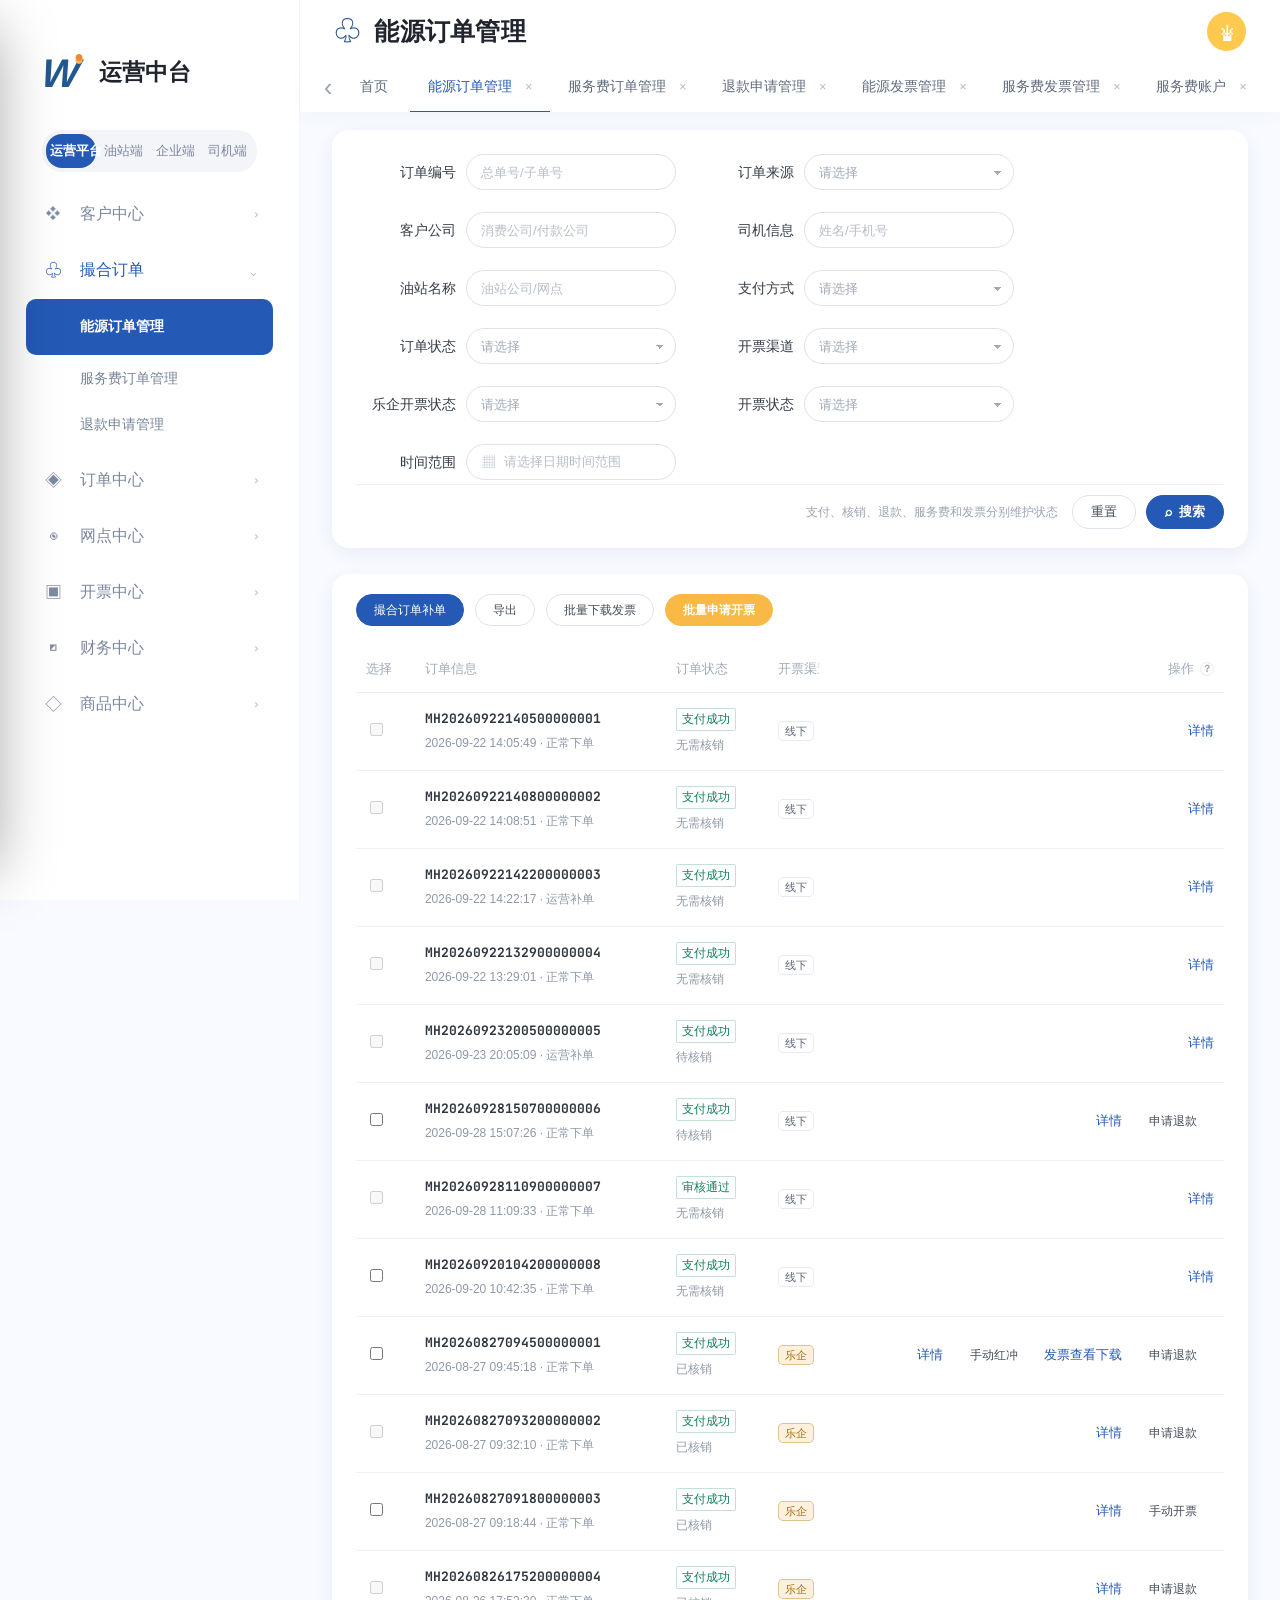
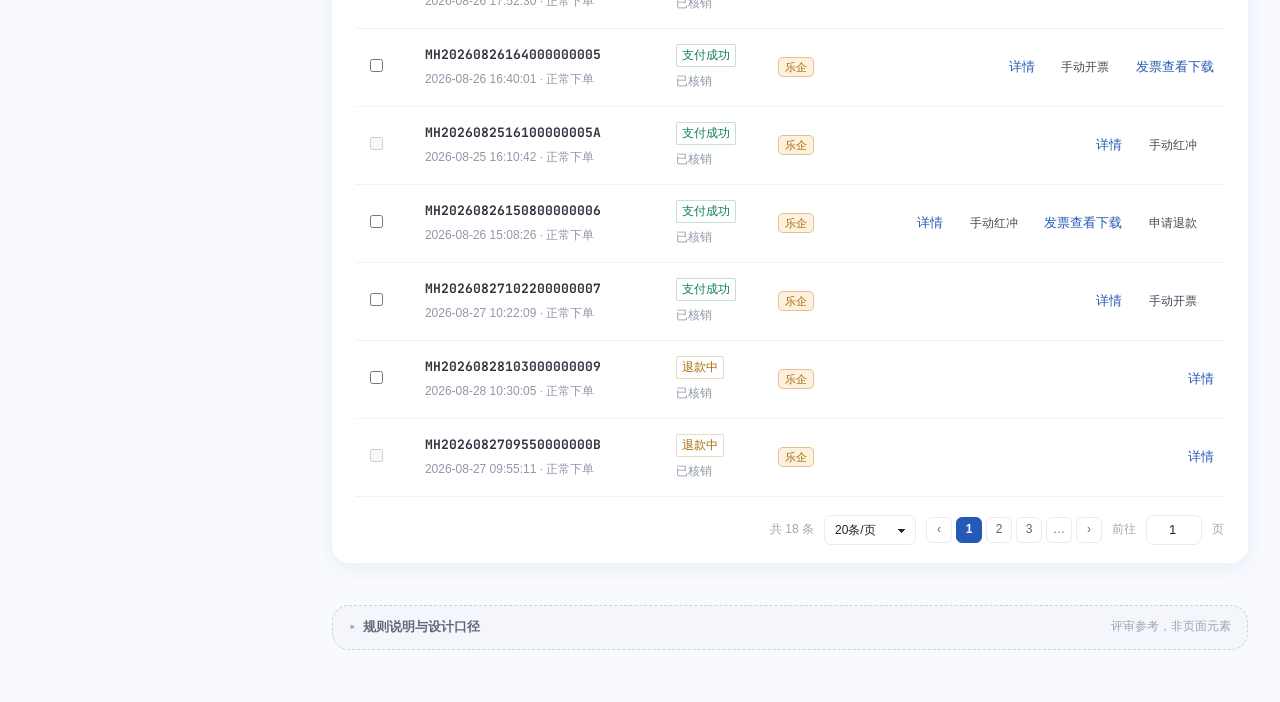
==== index.html @ 37f6eac9 "自营退款列表「审核」改为打开详情抽屉并内联审核（与撮合退款一致，不再弹窗）" ====
<!doctype html>
<html lang="zh-CN">
<head>
<meta charset="utf-8">
<meta name="viewport" content="width=device-width,initial-scale=1">
<title>油气撮合新增功能原型（订单、发票、账户）</title>
<link rel="preconnect" href="https://fonts.googleapis.com">
<link rel="preconnect" href="https://fonts.gstatic.com" crossorigin>
<link rel="stylesheet" href="https://fonts.googleapis.com/css2?family=Inter:wght@400;500;600;700&family=JetBrains+Mono:wght@400;500&display=swap">
</head>
<body>
<style>
:root{
  --ground:#eef1f7; --surface:#ffffff; --surface-2:#f7f9fc; --surface-3:#eff3fa;
  --ink:#1b2330; --ink-2:#48536a; --muted:#79839a; --line:#e2e7f1; --line-2:#eceff6;
  --brand:#1e3fa8; --brand-2:#2f54c7; --brand-soft:#e9edfd; --brand-ink:#2544a8;
  --oil:#2f6fed; --oil-soft:#e8f0ff;
  --fee:#a86a08; --fee-soft:#fdf1dd;
  --ok:#0f7f5b; --ok-soft:#e2f5ee;
  --warn:#a96c05; --warn-soft:#fbf0d9;
  --bad:#c23b2c; --bad-soft:#fdeae7;
  --info:#2f6fed; --info-soft:#e9f1ff;
  --note-bg:#f4f6fb; --note-line:#c9d3e6;
  --shadow:0 1px 2px rgba(27,35,48,.05),0 8px 24px -12px rgba(27,35,48,.18);
  --radius:10px;
}
@media (prefers-color-scheme: dark){
  :root:not([data-theme="light"]){
    --ground:#10141c; --surface:#171d27; --surface-2:#1c2430; --surface-3:#212a38;
    --ink:#e8edf6; --ink-2:#b3bdd0; --muted:#8590a6; --line:#2a3444; --line-2:#232c3a;
    --brand:#7f9bff; --brand-2:#93aaff; --brand-soft:#1e2a4a; --brand-ink:#a9bcff;
    --oil:#7aa5ff; --oil-soft:#1c2a45;
    --fee:#e0a94f; --fee-soft:#33280f;
    --ok:#4dc79b; --ok-soft:#122f26;
    --warn:#dfa848; --warn-soft:#32270f;
    --bad:#f0796a; --bad-soft:#38201d;
    --info:#7aa5ff; --info-soft:#1a2740;
    --note-bg:#141a24; --note-line:#334056;
    --shadow:0 1px 2px rgba(0,0,0,.4),0 10px 30px -14px rgba(0,0,0,.7);
  }
}
:root[data-theme="dark"]{
  --ground:#10141c; --surface:#171d27; --surface-2:#1c2430; --surface-3:#212a38;
  --ink:#e8edf6; --ink-2:#b3bdd0; --muted:#8590a6; --line:#2a3444; --line-2:#232c3a;
  --brand:#7f9bff; --brand-2:#93aaff; --brand-soft:#1e2a4a; --brand-ink:#a9bcff;
  --oil:#7aa5ff; --oil-soft:#1c2a45;
  --fee:#e0a94f; --fee-soft:#33280f;
  --ok:#4dc79b; --ok-soft:#122f26;
  --warn:#dfa848; --warn-soft:#32270f;
  --bad:#f0796a; --bad-soft:#38201d;
  --info:#7aa5ff; --info-soft:#1a2740;
  --note-bg:#141a24; --note-line:#334056;
  --shadow:0 1px 2px rgba(0,0,0,.4),0 10px 30px -14px rgba(0,0,0,.7);
}
:root{color-scheme:light}
@media (prefers-color-scheme:dark){:root:not([data-theme="light"]){color-scheme:dark}}
:root[data-theme="dark"]{color-scheme:dark}
*{box-sizing:border-box}
body{
  margin:0; background:var(--ground); color:var(--ink);
  font-family:Inter,"PingFang SC","Hiragino Sans GB","Microsoft YaHei",system-ui,sans-serif;
  font-size:13px; line-height:1.55; -webkit-font-smoothing:antialiased;
}
.mono,.num{font-family:"JetBrains Mono",ui-monospace,SFMono-Regular,Menlo,monospace;font-variant-numeric:tabular-nums}
a{color:inherit}
button{font:inherit;color:inherit}
:focus-visible{outline:2px solid var(--brand-2);outline-offset:2px;border-radius:4px}
.visually-hidden:where(:not(:focus-within,:active)){
  position:absolute!important;clip-path:inset(50%)!important;overflow:hidden!important;
  width:1px!important;height:1px!important;margin:-1px!important;padding:0!important;border:0!important;white-space:nowrap!important
}

/* shell */
.app{display:grid;grid-template-columns:216px minmax(0,1fr);min-height:100vh}
.rail{background:var(--surface);border-right:1px solid var(--line);display:flex;flex-direction:column;position:sticky;top:0;height:100vh;overflow-y:auto}
.brand{display:flex;align-items:center;gap:10px;padding:18px 18px 16px}
.brand .mark{width:28px;height:28px;border-radius:8px;background:linear-gradient(135deg,var(--brand),var(--oil));display:grid;place-items:center;color:#fff;font-weight:700;font-size:13px}
.brand b{font-size:15px;letter-spacing:.02em}
.brand small{display:block;color:var(--muted);font-size:10.5px;letter-spacing:.14em;text-transform:uppercase}
.nav{padding:4px 10px 24px;display:flex;flex-direction:column;gap:2px}
.nav .side{display:flex;align-items:center;gap:6px;margin:16px 0 2px;padding:7px 10px;border-radius:7px;
  background:var(--brand-soft);color:var(--brand-ink);font-size:11.5px;font-weight:700;letter-spacing:.06em}
.nav .side:first-child{margin-top:4px}
.nav .side-tag{margin-left:auto;font-weight:500;font-size:10px;opacity:.7;letter-spacing:0}
.nav .grp{padding:9px 8px 4px 14px;color:var(--muted);font-size:10.5px;letter-spacing:.14em}
.nav .subgrp{padding:7px 8px 3px 22px;color:var(--ink-2);font-size:11px;font-weight:600;letter-spacing:.02em}
.nav a{margin-left:8px}
.nav a{display:flex;align-items:center;gap:8px;padding:8px 10px;border-radius:8px;text-decoration:none;color:var(--ink-2);font-size:12.5px}
.nav a:hover{background:var(--surface-3);color:var(--ink)}
.nav a.on{background:var(--brand);color:#fff;font-weight:600;box-shadow:0 6px 14px -8px var(--brand)}
.nav a .dot{width:5px;height:5px;border-radius:50%;background:currentColor;opacity:.45;flex:none}
.nav a.on .dot{opacity:1}
.nav a.dis{opacity:.42;cursor:not-allowed}
.site-switch{display:flex;gap:2px;margin:0 14px 8px;padding:3px;border-radius:9px;background:var(--surface-3);border:1px solid var(--line-2)}
.site-switch button{flex:1;min-width:0;border:0;background:none;padding:6px 4px;border-radius:7px;font-size:12px;color:var(--ink-2);cursor:pointer;white-space:nowrap}
.site-switch button:hover{color:var(--ink)}
.site-switch button.on{background:var(--surface);color:var(--brand-ink);font-weight:600;box-shadow:0 1px 3px rgba(0,0,0,.08)}

.main{min-width:0;display:flex;flex-direction:column}
.head{position:sticky;top:0;z-index:20;background:var(--surface);border-bottom:1px solid var(--line)}
.head .row1{display:flex;align-items:center;gap:12px;padding:14px 24px 10px}
.head h1{margin:0;font-size:17px;font-weight:600;letter-spacing:.01em}
.head .sub{color:var(--muted);font-size:12px}
.head .spacer{flex:1}
.mode{display:inline-flex;align-items:center;gap:6px;background:var(--fee-soft);color:var(--fee);border:1px solid color-mix(in srgb,var(--fee) 25%,transparent);padding:3px 9px;border-radius:999px;font-size:11px;font-weight:600}
.tabstrip{display:flex;gap:2px;padding:0 24px;overflow-x:auto}
.tabstrip button{background:none;border:0;padding:9px 12px;font-size:12.5px;color:var(--ink-2);cursor:pointer;border-bottom:2px solid transparent;white-space:nowrap}
.tabstrip button:hover{color:var(--ink)}
.tabstrip button.on{color:var(--brand-ink);border-bottom-color:var(--brand);font-weight:600}
.body{padding:18px 24px 48px;display:flex;flex-direction:column;gap:14px}

/* cards */
.card{background:var(--surface);border:1px solid var(--line);border-radius:var(--radius);box-shadow:var(--shadow)}
.card-h{display:flex;align-items:center;gap:10px;padding:13px 16px;border-bottom:1px solid var(--line-2);flex-wrap:wrap}
.card-h h2{margin:0;font-size:13.5px;font-weight:600}
.card-h .spacer{flex:1}
.card-b{padding:16px}

/* filters */
.filters{display:grid;grid-template-columns:repeat(3,minmax(0,1fr));gap:10px 18px;padding:16px 16px 6px}
.filters.collapsed .f:nth-child(n+13){display:none}
.f{display:flex;align-items:center;gap:10px;min-width:0}
.f.span2{grid-column:span 2}
.f>label{width:78px;flex:none;text-align:right;color:var(--ink-2);font-size:12px}
.f>label.w2{width:88px}
.ctrl{flex:1;min-width:0;height:30px;border:1px solid var(--line);background:var(--surface-2);border-radius:7px;padding:0 10px;font-size:12px;color:var(--ink);display:flex;align-items:center;gap:6px;cursor:default}
.ctrl.ph{color:var(--muted)}
.ctrl .caret{margin-left:auto;color:var(--muted);font-size:10px}
.seg{display:flex;border:1px solid var(--line);border-radius:7px;overflow:hidden;height:30px;flex:1}
.seg span{flex:1;display:grid;place-items:center;font-size:12px;color:var(--ink-2);background:var(--surface-2);cursor:pointer;user-select:none}
.seg span.on{background:var(--brand);color:#fff;font-weight:600}

/* 真实表单控件 */
.fc{flex:1;min-width:0;display:flex;align-items:center;gap:6px}
.inp{width:100%;min-width:0;height:30px;border:1px solid var(--line);background:var(--surface-2);border-radius:7px;padding:0 10px;font-size:12px;color:var(--ink);font-family:inherit}
.inp::placeholder{color:var(--muted)}
.inp:hover{border-color:color-mix(in srgb,var(--brand) 40%,var(--line))}
.inp:focus{outline:none;border-color:var(--brand);box-shadow:0 0 0 3px color-mix(in srgb,var(--brand) 14%,transparent)}
.inp[readonly]{background:var(--surface-3);color:var(--ink-2);cursor:not-allowed}
.inp.calc{background:var(--brand-soft);border-color:color-mix(in srgb,var(--brand) 25%,transparent);font-weight:600;font-family:"JetBrains Mono",ui-monospace,monospace;font-variant-numeric:tabular-nums}
.inp.mono,.inp[type="number"]{font-family:"JetBrains Mono",ui-monospace,monospace;font-variant-numeric:tabular-nums}
.inp[type="number"]{text-align:right}
select.inp{appearance:none;-webkit-appearance:none;cursor:pointer;padding-right:24px;height:30px;line-height:normal;overflow:hidden;
  background-image:linear-gradient(45deg,transparent 50%,currentColor 50%),linear-gradient(135deg,currentColor 50%,transparent 50%);
  background-position:calc(100% - 13px) 13px,calc(100% - 9px) 13px;background-size:4px 4px,4px 4px;background-repeat:no-repeat;color:var(--ink)}
select.inp:invalid,select.inp.is-empty{color:var(--muted)}
textarea.inp{height:64px;padding:7px 10px;resize:vertical;line-height:1.5}
.inp:user-invalid,.inp.bad{border-color:var(--bad);background:var(--bad-soft)}
.num.over{color:var(--bad)}
.dash{color:var(--muted);flex:none;font-size:11px}
.unit{color:var(--muted);flex:none;font-size:11.5px}
.err{color:var(--bad);font-size:11px;display:none}
.err.on{display:block}
.counter{font-size:10.5px;color:var(--muted);text-align:right}
.filter-actions{display:flex;justify-content:flex-end;gap:8px;padding:6px 16px 16px}

.btn{height:30px;padding:0 14px;border-radius:7px;border:1px solid var(--line);background:var(--surface-2);cursor:pointer;font-size:12px;display:inline-flex;align-items:center;gap:6px}
.btn:hover{border-color:var(--brand);color:var(--brand-ink)}
.btn.primary{background:var(--brand);border-color:var(--brand);color:#fff;font-weight:600}
.btn.primary:hover{background:var(--brand-2);color:#fff}
.btn.sm{height:26px;padding:0 10px;font-size:11.5px}

/* quick filter chips */
.chips{display:flex;gap:8px;flex-wrap:wrap;padding:12px 16px;border-bottom:1px solid var(--line-2)}
.chips button{height:27px;padding:0 12px;border-radius:999px;border:1px solid var(--line);background:var(--surface-2);font-size:12px;cursor:pointer;color:var(--ink-2);display:inline-flex;align-items:center;gap:6px}
.chips button.on{background:var(--brand-soft);border-color:color-mix(in srgb,var(--brand) 40%,transparent);color:var(--brand-ink);font-weight:600}
.chips button b{font-variant-numeric:tabular-nums}
.chips button.alert.on{background:var(--bad-soft);border-color:color-mix(in srgb,var(--bad) 40%,transparent);color:var(--bad)}

/* kpi */
.kpis{display:grid;grid-template-columns:repeat(5,minmax(0,1fr));gap:12px}
.kpi{background:var(--surface);border:1px solid var(--line);border-radius:var(--radius);padding:13px 15px;box-shadow:var(--shadow);position:relative;overflow:hidden}
.kpi .lab{color:var(--muted);font-size:11.5px}
.kpi .val{font-size:21px;font-weight:600;margin-top:4px;letter-spacing:-.01em}
.kpi .sub{font-size:11px;color:var(--muted);margin-top:2px}
.kpi .stripe{position:absolute;left:0;top:0;bottom:0;width:3px;background:var(--brand)}
.kpi.fee .stripe{background:var(--fee)} .kpi.fee .val{color:var(--fee)}
.kpi.oil .stripe{background:var(--oil)} .kpi.oil .val{color:var(--oil)}
.kpi.warn .stripe{background:var(--warn)} .kpi.warn .val{color:var(--warn)}
.kpi.bad .stripe{background:var(--bad)} .kpi.bad .val{color:var(--bad)}

/* table */
/* 冻结列：仅操作列冻结在右侧，首列不固定 */
th.stickR,td.stickR{position:sticky;right:0;z-index:5;background:var(--surface);border-left:1px solid var(--line)}
thead th.stickR{z-index:7;background:var(--surface-3)}
td.stickR{box-shadow:-6px 0 8px -8px rgba(0,0,0,.28)}
tbody tr:hover td.stickR{background:var(--surface-2)}
/* 操作列表头也要冻结：表体操作列用 .acts 冻结在右，表头若不同步冻结，
   横向滚动后表头与表体会错开一列 */
thead th.acts{position:sticky;right:0;z-index:7;background:var(--surface-3)}
/* 列设置面板 */
.colcfg{display:flex;flex-direction:column;gap:6px;max-height:420px;overflow:auto;padding:2px}
.colrow{display:flex;align-items:center;gap:10px;padding:7px 10px;border:1px solid var(--line);border-radius:8px;background:var(--surface);font-size:12px}
.colrow.locked{background:var(--surface-2);color:var(--muted)}
.colrow .nm{flex:1;min-width:0}
.colrow .mv{display:flex;gap:4px}
.colrow .mv button{all:unset;cursor:pointer;width:22px;height:22px;display:grid;place-items:center;border:1px solid var(--line);border-radius:6px;color:var(--ink-2);font-size:11px}
.colrow .mv button:hover{border-color:var(--brand);color:var(--brand-ink)}
.colrow .mv button[disabled]{opacity:.3;cursor:not-allowed}
.lockpill{font-size:10.5px;padding:1px 6px;border-radius:4px;background:var(--brand-soft);color:var(--brand-ink);white-space:nowrap}
.tablewrap{overflow-x:auto}
table{width:100%;border-collapse:collapse}
thead th{position:sticky;top:0;background:var(--surface-3);text-align:left;font-size:11.5px;font-weight:600;color:var(--ink-2);padding:10px 12px;border-bottom:1px solid var(--line);white-space:nowrap}
tbody td{padding:11px 12px;border-bottom:1px solid var(--line-2);vertical-align:middle;font-size:12px}
tbody tr:hover{background:var(--surface-2)}
tbody tr.sub-row{background:var(--surface-2)}
tbody tr.sub-row td{padding-top:8px;padding-bottom:8px;font-size:11.5px;color:var(--ink-2)}
td .t1{font-weight:600;letter-spacing:-.01em}
td .t2{color:var(--muted);font-size:11px;margin-top:2px;overflow-wrap:anywhere}
td .t1.mono,td .t2.mono,td.mono{white-space:nowrap}
/* 操作列：必须保持 table-cell（原先写 display:flex 使 td 失去表格单元格身份，
   行高大于按钮高度时背景只铺到内容高度，看起来"没盖住本行"）——横向用内联+右对齐，间距靠 margin */
.acts{white-space:nowrap;text-align:right;position:sticky;right:0;background:#fff;z-index:2;vertical-align:middle}
.acts>*{vertical-align:middle}
.acts>*+*{margin-left:6px}
.btn-group{display:inline-flex;gap:6px;white-space:nowrap}
.btn-group button{flex:none}
.acts button{background:none;border:0;padding:0;color:var(--brand-ink);cursor:pointer;font-size:12px}
.acts button:hover{text-decoration:underline}
/* 操作按钮多时允许换行：只作用于显式加了 acts-wrap 的列（自营订单操作列），不影响其他页面 */
.acts.acts-wrap{white-space:normal}
.acts.acts-wrap>*{display:inline-block;margin:2px 0 2px 6px}
tbody tr:hover td.acts{background:var(--surface-2)}
tbody tr:nth-child(even) td.acts{background:var(--surface)}
thead th.acts{box-shadow:-6px 0 8px -8px rgba(0,0,0,.28)}
.acts button.danger{color:var(--bad)}
.acts button.off{color:var(--muted);cursor:not-allowed;text-decoration:none}

/* pills */
.pill{display:inline-flex;align-items:center;gap:5px;padding:2px 8px;border-radius:999px;font-size:11px;font-weight:600;border:1px solid transparent;white-space:nowrap}
.pill.ok{background:var(--ok-soft);color:var(--ok);border-color:color-mix(in srgb,var(--ok) 24%,transparent)}
.pill.warn{background:var(--warn-soft);color:var(--warn);border-color:color-mix(in srgb,var(--warn) 24%,transparent)}
.pill.bad{background:var(--bad-soft);color:var(--bad);border-color:color-mix(in srgb,var(--bad) 26%,transparent)}
.pill.info{background:var(--info-soft);color:var(--info);border-color:color-mix(in srgb,var(--info) 24%,transparent)}
.pill.mut{background:var(--surface-3);color:var(--muted);border-color:var(--line)}
.tag{display:inline-flex;align-items:center;padding:1px 6px;border-radius:5px;font-size:10.5px;border:1px solid var(--line);color:var(--ink-2);background:var(--surface-2);white-space:nowrap}
.tag.b{border-color:color-mix(in srgb,var(--brand) 35%,transparent);color:var(--brand-ink);background:var(--brand-soft)}
.tag.f{border-color:color-mix(in srgb,var(--fee) 35%,transparent);color:var(--fee);background:var(--fee-soft)}
.tag.o{border-color:color-mix(in srgb,var(--oil) 35%,transparent);color:var(--oil);background:var(--oil-soft)}
.tag.info{border-color:color-mix(in srgb,var(--info,#3b7ddd) 35%,transparent);color:var(--brand-ink);background:var(--brand-soft)}
.form-tbl{width:100%;border-collapse:collapse;font-size:12.5px;margin-top:10px}
.form-tbl th{width:110px;text-align:left;font-weight:500;color:var(--muted);background:var(--bg2);padding:9px 12px;border:1px solid var(--line-2);white-space:nowrap}
.form-tbl td{padding:9px 12px;border:1px solid var(--line-2);color:var(--ink);overflow-wrap:anywhere}
.form-tbl td .m2{color:var(--muted);font-size:11.5px;margin-top:2px}
.trk{display:flex;flex-direction:column;gap:4px}
.trk .mini{font-size:10.5px;color:var(--muted);display:flex;gap:5px;align-items:center;white-space:nowrap}
.trk .mini i{font-style:normal;width:14px;height:14px;border-radius:4px;display:grid;place-items:center;font-size:9px;font-weight:700;background:var(--surface-3);color:var(--ink-2)}
.trk .mini i.a{background:var(--oil-soft);color:var(--oil)}
.trk .mini i.b{background:var(--fee-soft);color:var(--fee)}

/* pagination */
.pager{display:flex;align-items:center;gap:10px;justify-content:flex-end;padding:12px 16px;color:var(--muted);font-size:12px}
.pager .pg{display:flex;gap:4px}
.pager .pg span{min-width:26px;height:26px;display:grid;place-items:center;border:1px solid var(--line);border-radius:6px;cursor:pointer;color:var(--ink-2);background:var(--surface-2)}
.pager .pg span.on{background:var(--brand);border-color:var(--brand);color:#fff;font-weight:600}

/* bottom notes panel — 说明性内容，与原型分离 */
.notes{margin-top:16px;border:1px dashed var(--note-line);border-radius:var(--radius);background:var(--note-bg)}
.notes>summary{cursor:pointer;list-style:none;padding:12px 16px;font-size:12.5px;font-weight:600;color:var(--ink-2);display:flex;align-items:center;gap:8px}
.notes>summary::-webkit-details-marker{display:none}
.notes>summary::before{content:"▸";color:var(--muted);transition:transform .15s}
.notes[open]>summary::before{transform:rotate(90deg)}
.notes>summary .hint{font-weight:400;color:var(--muted);font-size:11.5px;margin-left:auto}
.notes-b{padding:0 16px 16px;display:flex;flex-direction:column;gap:14px;font-size:12px;color:var(--ink-2)}
.notes-b h4{margin:0 0 6px;font-size:12.5px;color:var(--ink);font-weight:600}
.notes-b p{margin:0}
.notes-b ul{margin:0;padding-left:18px;display:flex;flex-direction:column;gap:4px}
.notes-b ol{margin:0}
.modetag{display:inline-flex;align-items:center;gap:3px;font-size:10.5px;padding:1px 6px;border-radius:4px;border:1px solid var(--line);color:var(--muted);white-space:nowrap}
.modetag.m1{background:var(--brand-soft);color:var(--brand-ink);border-color:color-mix(in srgb,var(--brand) 26%,transparent)}
.modetag.m2{background:color-mix(in srgb,var(--ok) 12%,transparent);color:var(--ok);border-color:color-mix(in srgb,var(--ok) 30%,transparent)}
.modetag.m3{background:color-mix(in srgb,var(--fee) 12%,transparent);color:var(--fee);border-color:color-mix(in srgb,var(--fee) 30%,transparent)}
.cprog{display:flex;align-items:center;gap:3px}
.cprog .cs{width:14px;height:4px;border-radius:2px;background:var(--line);flex:none}
.cprog .cs.done{background:var(--brand)}
.cprog .cl{margin-left:6px;font-size:11.5px;color:var(--muted);white-space:nowrap}
.mode.cust{background:var(--brand-soft);color:var(--brand-ink);border-color:color-mix(in srgb,var(--brand) 32%,transparent)}
.notes-b code{font-family:"JetBrains Mono",ui-monospace,monospace;font-size:11px;background:var(--surface-3);border:1px solid var(--line);border-radius:4px;padding:1px 4px;color:var(--brand-ink);white-space:nowrap}
.notes-b pre.code{white-space:pre;line-height:1.6}

/* drawer */
.scrim{position:fixed;inset:0;background:rgba(15,20,30,.42);opacity:0;pointer-events:none;transition:opacity .2s;z-index:60}
.scrim.on{opacity:1;pointer-events:auto}
.drawer{position:fixed;top:0;right:0;bottom:0;width:min(1120px,94vw);background:var(--ground);border-left:1px solid var(--line);z-index:61;transform:translateX(100%);transition:transform .26s cubic-bezier(.4,0,.2,1);display:flex;flex-direction:column;box-shadow:-24px 0 60px -30px rgba(0,0,0,.5)}
.drawer.on{transform:none}
@media (prefers-reduced-motion:reduce){.drawer,.scrim{transition:none}}
.drawer-h{display:flex;align-items:center;gap:10px;min-height:62px;padding:16px 22px;background:var(--surface);border-bottom:1px solid var(--line)}
.drawer-h h2{margin:0;font-size:18px;font-weight:650;display:flex;align-items:center;gap:10px;letter-spacing:.01em}
.drawer-h h2::before{content:"☷";font-size:24px;line-height:1;color:var(--brand);font-weight:700}
.drawer-h .spacer{flex:1}
.x{width:28px;height:28px;border-radius:50%;border:1px solid var(--line);background:var(--surface-2);cursor:pointer;display:grid;place-items:center;color:var(--muted)}
.drawer-body{flex:1;min-height:0;overflow:hidden;display:grid;grid-template-columns:188px minmax(0,1fr)}
.drawer-body.nonav{grid-template-columns:minmax(0,1fr)}
.drawer-nav{border-right:1px solid var(--line);background:var(--surface-2);padding:24px 14px;display:flex;flex-direction:column;gap:6px;overflow-y:auto;overscroll-behavior:contain}
.drawer-nav:empty{display:none}
.drawer-nav button{text-align:left;background:transparent;border:1px solid transparent;padding:11px 12px;border-radius:9px;cursor:pointer;font-size:13.5px;color:var(--ink-2);display:flex;align-items:center;gap:10px;min-height:44px;transition:background .16s,border-color .16s,color .16s,box-shadow .16s}
.drawer-nav button:hover{background:var(--surface);border-color:var(--line-2);color:var(--ink)}
.drawer-nav button.on{background:var(--surface);border-color:color-mix(in srgb,var(--brand) 24%,var(--line));color:var(--brand-ink);font-weight:650;box-shadow:0 8px 20px -18px rgba(20,75,155,.7)}
.drawer-nav button.on::after{content:"";width:3px;height:20px;border-radius:3px;background:var(--brand);margin-left:auto}
.drawer-nav button svg{width:19px;height:19px;flex:none;stroke:currentColor;stroke-width:1.8;fill:none;stroke-linecap:round;stroke-linejoin:round}
.drawer-nav button span{min-width:0}
.drawer-main{padding:24px;display:flex;flex-direction:column;gap:16px;min-width:0;min-height:0;overflow:auto;overscroll-behavior:contain;background:var(--ground)}
.drawer-main>.sumhead{flex:none}
.drawer-tab-panel{min-width:0;animation:drawer-tab-in .16s ease-out}
.drawer-tab-panel[hidden]{display:none}
.drawer-tab-panel>.card,.drawer-tab-panel>.receipt,.drawer-tab-panel>details.notes{margin:0}
@keyframes drawer-tab-in{from{opacity:.55;transform:translateY(3px)}to{opacity:1;transform:none}}
@media (prefers-reduced-motion:reduce){.drawer-tab-panel{animation:none}}

.sumhead{background:var(--surface);border:1px solid var(--line);border-radius:var(--radius);padding:16px;box-shadow:var(--shadow)}
.sumhead .no{font-size:16px;font-weight:600;letter-spacing:-.01em}
.sumhead .sec{color:var(--muted);font-size:11.5px;margin-top:2px}
.sumhead .pills{display:flex;flex-wrap:wrap;gap:6px;margin-top:10px}
.sumhead .money{display:grid;grid-template-columns:repeat(3,minmax(0,1fr));gap:12px;margin-top:14px;padding-top:14px;border-top:1px dashed var(--line)}
.sumhead .money div .l{color:var(--muted);font-size:11px}
.sumhead .money div .v{font-size:19px;font-weight:600;margin-top:2px}
.sumhead .money div.oilv .v{color:var(--oil)}
.sumhead .money div.feev .v{color:var(--fee)}

.sec-title{font-size:13px;font-weight:600;padding-bottom:8px;border-bottom:1px solid var(--line-2);display:flex;align-items:center;gap:8px}
.kv{display:grid;grid-template-columns:96px minmax(0,1fr);gap:9px 14px;font-size:12.5px;margin:10px 0 0}
.kv dt{color:var(--muted)}
.kv dd{margin:0;color:var(--ink);overflow-wrap:anywhere}
.kv dd .m2{color:var(--muted);font-size:11.5px;margin-top:2px}

.flow{display:flex;flex-wrap:wrap;align-items:center;gap:8px;font-size:11.5px}
.flow .n{background:var(--surface-2);border:1px solid var(--line);border-radius:7px;padding:6px 10px}
.flow .n.oil{background:var(--oil-soft);border-color:color-mix(in srgb,var(--oil) 30%,transparent);color:var(--oil);font-weight:600}
.flow .n.fee{background:var(--fee-soft);border-color:color-mix(in srgb,var(--fee) 30%,transparent);color:var(--fee);font-weight:600}
.flow .ar{color:var(--muted)}
.tl{display:flex;flex-direction:column;margin-top:4px}
.tl .it{display:grid;grid-template-columns:16px minmax(0,1fr);gap:12px;padding-bottom:14px;position:relative}
.tl .it::before{content:"";position:absolute;left:7px;top:16px;bottom:0;width:1px;background:var(--line)}
.tl .it:last-child::before{display:none}
.tl .dot{width:15px;height:15px;border-radius:50%;border:2px solid var(--ok);background:var(--surface);margin-top:1px}
.tl .dot.pend{border-color:var(--line)}
.tl .dot.run{border-color:var(--warn)}
.tl .dot.fail{border-color:var(--bad)}
.tl .h{font-size:12.5px;font-weight:600;display:flex;gap:8px;align-items:center;flex-wrap:wrap}
.tl .m{color:var(--muted);font-size:11.5px;margin-top:2px}
.tl .track{font-size:10.5px;font-weight:400;color:var(--muted)}

.banner{display:flex;gap:10px;align-items:flex-start;border-radius:9px;padding:11px 13px;font-size:12px;border:1px solid}
.banner.bad{background:var(--bad-soft);border-color:color-mix(in srgb,var(--bad) 28%,transparent);color:var(--bad)}
.banner.warn{background:var(--warn-soft);border-color:color-mix(in srgb,var(--warn) 28%,transparent);color:var(--warn)}
.banner b{display:block;margin-bottom:2px}
.banner .txt b{display:inline;margin:0}
.banner .txt{color:var(--ink-2)}

.steps{display:flex;background:var(--surface-2);border:1px solid var(--line);border-radius:9px;overflow:hidden}
.steps .s{flex:1;padding:10px 12px;border-right:1px solid var(--line)}
.steps .s:last-child{border-right:0}
.steps .s .k{font-size:10.5px;color:var(--muted);letter-spacing:.1em}
.steps .s .v{font-size:12.5px;font-weight:600;margin-top:3px}
.steps .s .d{font-size:11px;color:var(--muted);margin-top:2px}
.steps .s.done{background:var(--ok-soft)}
.steps .s.now{background:var(--warn-soft)}
.steps .s.fail{background:var(--bad-soft)}

.matrix{width:100%;border-collapse:collapse;font-size:12px}
.matrix th,.matrix td{border:1px solid var(--line-2);padding:8px 10px;text-align:left;vertical-align:top}
.matrix th{background:var(--surface-3);font-weight:600;color:var(--ink-2);font-size:11.5px}

pre.code{margin:10px 0 0;background:var(--surface-2);border:1px solid var(--line);border-radius:8px;padding:12px;font-size:11.5px;overflow-x:auto;font-family:"JetBrains Mono",ui-monospace,monospace}

.empty{padding:44px;text-align:center;color:var(--muted)}

/* modal */
.modal{position:fixed;inset:0;z-index:70;display:none;align-items:flex-start;justify-content:center;padding:48px 20px;overflow:auto;background:rgba(15,20,30,.45)}
.modal.on{display:flex}
.modal-card{background:var(--surface);border:1px solid var(--line);border-radius:12px;width:min(920px,100%);box-shadow:0 30px 80px -30px rgba(0,0,0,.6)}
.modal-card.sm{width:min(560px,100%)}
.modal-card.sm.invoice-preview{width:min(820px,100%)}
.invoice-order-detail{border:1px solid var(--line);border-radius:8px;overflow:hidden;margin-top:12px}
.invoice-order-detail h4{margin:0;padding:10px 14px;background:var(--surface-3);font-size:13px;display:flex;align-items:center;justify-content:space-between;gap:8px;flex-wrap:wrap}
.invoice-order-detail h4 .invoice-order-meta{font-size:12px;font-weight:500;color:var(--brand-ink);white-space:nowrap}
.invoice-order-detail table{min-width:700px}
.invoice-order-detail tr[hidden]{display:none}
.invoice-order-pager{display:flex;align-items:center;justify-content:flex-end;gap:8px;flex-wrap:wrap;padding:10px 12px;color:var(--muted);font-size:12px;border-top:1px solid var(--line)}
.invoice-order-pager [data-application-order-page-info]{margin-right:auto}
.invoice-order-pager .btn:disabled{opacity:.45;cursor:not-allowed}
.cf-lead{font-size:13px;line-height:1.7;margin:0}
.banner .cf-lead b{display:inline;margin:0}
.cf-lead b{color:var(--ink)}
.cf-amt{display:flex;gap:10px;flex-wrap:wrap}
.cf-amt>div{flex:1;min-width:130px;border:1px solid var(--line);border-radius:8px;padding:10px 12px;background:var(--bg2)}
.cf-amt .l{font-size:11px;color:var(--muted)}
.cf-amt .v{font-size:17px;font-weight:600;margin-top:3px;font-variant-numeric:tabular-nums}
.cf-amt .v.oil{color:var(--oil)} .cf-amt .v.fee{color:var(--fee)} .cf-amt .v.bad{color:var(--bad)}
.cf-kv{display:grid;grid-template-columns:auto 1fr;gap:7px 14px;font-size:12.5px;margin:0}
.cf-kv dt{color:var(--muted);white-space:nowrap}
.cf-kv dd{margin:0;color:var(--ink)}
.cf-list{margin:0;padding-left:18px;font-size:12.5px;line-height:1.8;color:var(--ink-2)}
.cf-list b{color:var(--ink)}
.modal-h{display:flex;align-items:center;gap:10px;padding:15px 18px;border-bottom:1px solid var(--line)}
.modal-h h3{margin:0;font-size:15px;font-weight:600}
.modal-h .spacer{flex:1}
.modal-b{padding:18px;display:flex;flex-direction:column;gap:16px}
.modal-f{display:flex;justify-content:flex-end;gap:8px;padding:14px 18px;border-top:1px solid var(--line)}
.form{display:grid;grid-template-columns:repeat(3,minmax(0,1fr));gap:12px 16px}
.form .fi{display:flex;flex-direction:column;gap:5px;min-width:0}
.form .fi.span2{grid-column:span 2}
.note{font-size:12px;color:var(--ink-2);line-height:1.75;margin:0}
.note b{color:var(--ink)}
.form .fi.span3{grid-column:span 3}
.form .fi label{font-size:11.5px;color:var(--ink-2)}
.form .fi label .req{color:var(--bad)}
.req-input{background:#fffbe6 !important;border-color:#f0d98c !important}
.req-input:focus{border-color:var(--brand) !important;box-shadow:0 0 0 2px rgba(240,217,140,.3) !important}
.title-stat{font-size:13px;font-weight:400;color:var(--muted);margin-left:10px}
.title-stat b{font-weight:600;color:var(--ink);font-family:'JetBrains Mono',monospace}
.title-stat .num-ok{color:var(--ok) !important}
.title-stat .num-bad{color:var(--bad) !important}
.title-stat .num-fee{color:var(--fee) !important}
.title-stat .num-brand{color:var(--brand-ink) !important}
.form .fi .inp{height:32px}
.form .fi textarea.inp{height:64px}
.form .fi .hint{font-size:11px;color:var(--muted)}
.form .fi .row{display:flex;align-items:center;gap:6px}
.form .fi .up{height:74px;border:1px dashed var(--note-line);border-radius:8px;display:grid;place-items:center;color:var(--muted);font-size:11.5px;background:var(--surface-2)}
.group-title{font-size:12px;font-weight:600;color:var(--ink-2);padding-bottom:7px;border-bottom:1px solid var(--line-2)}

/* 银行回单样式 */
.receipt{border:1px solid var(--line);border-radius:10px;background:var(--surface);overflow:hidden}
.receipt .rh{padding:16px 20px 12px;text-align:center;border-bottom:2px solid var(--brand);position:relative}
.receipt .rh .org{font-size:11.5px;color:var(--muted);letter-spacing:.2em}
.receipt .rh .ti{font-size:17px;font-weight:700;letter-spacing:.3em;margin-top:4px}
.receipt .rh .sn{font-size:11px;color:var(--muted);margin-top:4px}
.receipt .rb{padding:0}
.receipt table{border-collapse:collapse;width:100%;font-size:12px}
.receipt td,.receipt th{border:1px solid var(--line-2);padding:9px 12px;vertical-align:top}
.receipt th{background:var(--surface-3);font-weight:600;color:var(--ink-2);width:98px;white-space:nowrap;text-align:left;font-size:11.5px}
.receipt .amt{font-size:15px;font-weight:700;color:var(--oil)}
.receipt .rf{display:flex;align-items:center;gap:16px;padding:14px 20px;border-top:1px dashed var(--line);font-size:11.5px;color:var(--muted)}
.receipt .rf .spacer{flex:1}
.seal{width:96px;height:96px;flex:none}
.thumbs{display:flex;gap:10px;flex-wrap:wrap}
.thumb{width:132px;border:1px solid var(--line);border-radius:8px;overflow:hidden;background:var(--surface-2);cursor:pointer}
.thumb .im{height:84px;display:grid;place-items:center;background:repeating-linear-gradient(45deg,var(--surface-3),var(--surface-3) 8px,var(--surface-2) 8px,var(--surface-2) 16px);color:var(--muted);font-size:11px}
.thumb .cap{padding:6px 8px;font-size:11px;color:var(--ink-2);border-top:1px solid var(--line-2);overflow-wrap:anywhere}

@media(max-width:1180px){
  .app{grid-template-columns:1fr}
  .rail{position:static;height:auto;flex-direction:row;overflow-x:auto;align-items:center}
  .site-switch{flex:none;margin:0 8px}
  .site-switch button{padding:6px 10px}
  .nav{flex-direction:row;padding:8px;align-items:center}
  .nav .grp,.nav .side,.nav .subgrp{display:none}
  .nav a{margin-left:0;flex:none;white-space:nowrap}
  .brand{flex:none;white-space:nowrap}
  .kpis{grid-template-columns:repeat(2,minmax(0,1fr))}
  .filters,.form{grid-template-columns:1fr}
  .sumhead .money{grid-template-columns:1fr}
}
@media(max-width:720px){
  .drawer{width:100vw}
  .drawer-h{min-height:56px;padding:13px 16px}
  .drawer-h h2{font-size:16px}
  .drawer-body{grid-template-columns:1fr;grid-template-rows:auto minmax(0,1fr)}
  .drawer-nav{border-right:0;border-bottom:1px solid var(--line);padding:10px 12px;display:flex;flex-direction:row;gap:6px;overflow-x:auto;overflow-y:hidden}
  .drawer-nav button{flex:none;min-height:38px;padding:8px 11px;white-space:nowrap}
  .drawer-nav button.on::after{display:none}
  .drawer-main{padding:14px}
}

/* =========================================================
   商品中心 · 货主锁站锁价
   页面 UI 与其余运营页统一（go() 挂 live-surface 对齐层皮肤），
   本段为 freightLock 专属控件样式（清单、明细、选择器、分段等），
   颜色与圆角走 CSS 变量，跟随皮肤自动适配
   ========================================================= */
.filter-note{flex:1;color:var(--muted);font-size:11.5px;text-align:right;padding-right:4px}
/* 抽屉底部栏：基础皮肤下也要显示（live-surface 有自己的样式），
   内容由 setDrawerFoot() 切换 */
body.drawer-foot-on:not(.live-surface) .oms-drawer-footer{display:flex;flex:none;align-items:center;
  justify-content:flex-end;gap:10px;padding:12px 16px;background:var(--surface);border-top:1px solid var(--line)}
body.drawer-foot-on:not(.live-surface) .oms-drawer-footer .btn{min-width:92px;justify-content:center}

/* 抽屉内表单布局 */
.lock-form{display:grid;grid-template-columns:repeat(2,minmax(0,1fr));gap:14px 18px}
.lock-form .fi{display:flex;flex-direction:column;gap:6px;min-width:0}
.lock-form .fi.span2{grid-column:1/-1}
.lock-form .fi>label{font-size:12px;color:var(--ink-2);font-weight:600}
.lock-form .fi .row{display:flex;align-items:center;gap:8px;min-width:0}
.lock-form .req{color:var(--bad)}
.ck-tip{font-weight:400;color:var(--muted);font-size:11px;margin-left:8px}

/* 网货主体：搜索下拉多选 */
.ck-picker{position:relative;width:100%}
.ck-picker-ctl{width:100%;min-height:30px;display:flex;align-items:center;flex-wrap:wrap;gap:6px;
  padding:4px 28px 4px 10px;border:1px solid var(--line);background:var(--surface-2);border-radius:7px;
  cursor:pointer;text-align:left;font-size:12px;position:relative}
.ck-picker-ctl:hover{border-color:color-mix(in srgb,var(--brand) 40%,var(--line))}
.ck-ph{color:var(--muted)}
.ck-caret{position:absolute;right:10px;top:50%;transform:translateY(-50%);color:var(--muted);font-size:10px}
.ck-chip{display:inline-flex;align-items:center;gap:4px;padding:1px 5px;border-radius:5px;
  background:var(--brand-soft);color:var(--brand-ink);font-size:11.5px}
.ck-chip i{font-style:normal;cursor:pointer;opacity:.6;font-size:10px}
.ck-chip i:hover{opacity:1}
.ck-picker-pop{position:absolute;z-index:40;top:calc(100% + 4px);left:0;right:0;background:var(--surface);
  border:1px solid var(--line);border-radius:8px;box-shadow:var(--shadow);padding:8px}
.ck-picker-pop .inp{margin-bottom:6px}
.ck-picker-list{max-height:210px;overflow:auto;display:flex;flex-direction:column;gap:2px}
.ck-picker-item{display:flex;align-items:center;gap:8px;padding:6px 8px;border-radius:6px;cursor:pointer;font-size:12px}
.ck-picker-item:hover{background:var(--surface-2)}
.ck-picker-item input{accent-color:var(--brand);flex:none}
.ck-picker-item span:first-of-type{flex:1;min-width:0;overflow:hidden;text-overflow:ellipsis;white-space:nowrap}
.ck-picker-id{color:var(--muted);font-size:11px}
/* 网货货主·业务负责人单元格：可点击修改 */
.lk-editable{cursor:pointer;border-bottom:1px dashed var(--line);padding-bottom:1px}
.lk-editable:hover{color:var(--brand-ink);border-bottom-color:var(--brand)}

/* 导入弹层：文件上传框 */
.ck-upload{display:flex;flex-direction:column;gap:6px;padding:12px;border:1px dashed var(--line);
  border-radius:8px;background:var(--surface-2)}
.ck-upload-hint{font-size:11.5px;color:var(--muted)}
/* 列表工具条：搜索 + 状态分段 + 批量操作 */
.ck-list-tools{display:flex;align-items:center;gap:8px;flex-wrap:wrap}
.ck-list-tools .inp{flex:1;min-width:180px}
.ck-list-tools .ck-tools-right{margin-left:auto;display:flex;gap:6px}
.ck-seg-sm{height:28px;flex:none}
.ck-seg-sm button{padding:0 10px;font-size:11.5px}

/* 详情抽屉：只读货主企业清单（搜索 / 匹配状态筛选 / 分页） */
.lk-view-lead{font-size:11.5px;color:var(--muted);margin-bottom:8px}
.lk-view-lead b{color:var(--brand-ink)}
.lk-view-tools{display:flex;align-items:center;gap:8px;flex-wrap:wrap;margin-bottom:8px}
.lk-view-tools .inp{flex:1;min-width:180px}
.lk-view-tools .ck-seg-sm{height:28px;flex:none}
.lk-view-tools .ck-seg-sm button{padding:0 10px;font-size:11.5px}
.lk-view-sum{display:flex;align-items:center;gap:8px;flex-wrap:wrap;font-size:11.5px;color:var(--muted);margin-top:8px}
.lk-view-sum b{color:var(--brand-ink)}
.lk-view-sum b.bad{color:var(--warn)}

/* 内嵌分页条 */
.ck-pager{display:flex;align-items:center;gap:10px;padding:8px 2px 2px;flex-wrap:wrap}
.ck-pager .ck-pager-info{color:var(--muted);font-size:11.5px}
.ck-pager .ck-pager-info b{color:var(--ink-2)}
.ck-pager .pg{display:flex;gap:4px;margin-left:auto}
.ck-pager .pg span{min-width:26px;height:26px;display:grid;place-items:center;border:1px solid var(--line);
  border-radius:6px;cursor:pointer;color:var(--ink-2);background:var(--surface-2);font-size:12px}
.ck-pager .pg span.on{background:var(--brand);border-color:var(--brand);color:#fff;font-weight:600}
.ck-pager .pg span.dis{opacity:.4;cursor:not-allowed}
.ck-pager .spacer{flex:1}

.ck-del{all:unset;cursor:pointer;color:var(--bad);font-size:11.5px;padding:0 4px;border-radius:4px}
.ck-del:hover{background:var(--bad-soft)}
.ck-empty{padding:10px;color:var(--muted);font-size:12px;text-align:center}
.ck-empty-lg{padding:26px;border:1px dashed var(--line);border-radius:8px}
.ck-warn{margin-top:8px;padding:8px 12px;border-radius:8px;background:var(--warn-soft);
  border:1px solid color-mix(in srgb,var(--warn) 35%,transparent);color:var(--warn);font-size:12px;line-height:1.7}

/* 油站与油品选择器 */
.ck-pick-filters{grid-template-columns:minmax(0,1fr) minmax(0,1fr);display:grid;padding:14px 16px 4px;gap:10px 18px}
.ck-pick-filters .filter-actions{grid-column:1/-1}
.ck-pick-tools{padding:14px 16px 0}
.ck-pick-list{display:flex;flex-direction:column;gap:10px;max-height:400px;overflow:auto;padding:12px 16px 8px}
/* flex:none：滚动容器内的子项不可被压缩（overflow:hidden 会让最小高度归 0，
   20 个油站卡片会被均分成几像素的细条，看起来像没有数据） */
.ck-pick-station{border:1px solid var(--line);border-radius:8px;overflow:hidden;flex:none}
.ck-pick-station.on{border-color:color-mix(in srgb,var(--brand) 45%,transparent);background:var(--brand-soft)}
/* 弹窗以油站为粒度：一行一站，勾选即带出该站全部油品行 */
.ck-pick-row{display:flex;align-items:center;gap:10px;padding:10px 12px;font-size:12.5px;cursor:pointer}
.ck-pick-row input{accent-color:var(--brand);flex:none;width:14px;height:14px;margin:0}
.ck-pick-row .ck-pick-main{flex:1;min-width:0}
.ck-pick-row .ck-pick-main b{font-weight:600}
.ck-pick-row .ck-pick-main .t2{margin-top:2px}
.ck-pick-code{flex:none;color:var(--muted);font-size:11px}
/* 油品行已勾选时的显性「已选择」标识 */
.ck-pick-sel{flex:none;font-size:10.5px;font-weight:600;line-height:1;padding:3px 6px;border-radius:4px;
  background:color-mix(in srgb,var(--brand) 14%,transparent);color:var(--brand-ink);white-space:nowrap}

@media(max-width:900px){
  .lock-form{grid-template-columns:minmax(0,1fr)}
  .ck-pick-filters{grid-template-columns:minmax(0,1fr)}
}

.lock-matrix{width:100%;border-collapse:collapse;font-size:12.5px}
.lock-matrix thead th{text-align:left;font-weight:600;color:var(--ink-2);font-size:11.5px;padding:10px 12px;border-bottom:1px solid var(--line);background:var(--surface-3);white-space:nowrap}
.lock-matrix tbody td{padding:11px 12px;border-bottom:1px solid var(--line-2);color:var(--ink);vertical-align:middle}
.lock-matrix tbody tr:hover{background:var(--surface-2)}
.lock-matrix .t1{font-weight:600}
.lock-matrix .t2{color:var(--muted);font-size:11px;margin-top:3px}

.live-list-freightLock .acts{min-width:238px;gap:8px}
.live-list-freightLock .acts button{white-space:nowrap}

.ck-combos{display:flex;flex-wrap:wrap;align-items:center;gap:6px}
.ck-combo{display:inline-flex;align-items:center;gap:5px;padding:2px 7px;border-radius:5px;background:var(--brand-soft);color:var(--brand-ink);font-size:11px;white-space:nowrap}
.ck-plus{color:var(--muted)}
.ck-more{color:var(--muted);font-size:11px}

.ck-scope{display:grid;grid-template-columns:repeat(2,minmax(0,1fr));gap:10px;margin:10px 0 4px;max-height:250px;overflow:auto}
.ck-tree{border:1px solid var(--line);border-radius:8px;padding:10px 12px;background:var(--surface-2)}
.ck-entity{font-size:12.5px;font-weight:600;color:var(--ink);padding-bottom:8px;margin-bottom:6px;border-bottom:1px solid var(--line-2)}
.ck-own{display:flex;align-items:center;gap:8px;padding:5px 0;font-size:12.5px;color:var(--ink-2);cursor:pointer}
.ck-own input{width:14px;height:14px;accent-color:var(--brand)}

.ck-toolbar{display:flex;align-items:center;gap:8px;margin-top:4px}
.ck-toolbar .filter-note{margin-left:auto;text-align:right}
.ck-toolbar .filter-note b{color:var(--brand-ink)}

.ck-modes{height:auto;border:0;display:flex;gap:10px;overflow:visible;flex:1}
.ck-modes label{display:flex;align-items:center;gap:7px;padding:8px 14px;border:1px solid var(--line);border-radius:8px;font-size:12.5px;color:var(--ink-2);cursor:pointer;background:var(--surface-2)}
.ck-modes label:has(input:checked){border-color:color-mix(in srgb,var(--brand) 45%,transparent);background:var(--brand-soft);color:var(--brand-ink);font-weight:600}
.ck-modes input{accent-color:var(--brand)}

.ck-tablewrap{margin-top:8px;border:1px solid var(--line);border-radius:8px;max-height:330px;overflow:auto}
.lock-pool{width:100%;border-collapse:collapse;min-width:900px;font-size:12.5px}
.lock-pool thead th{position:sticky;top:0;z-index:2;text-align:left;font-weight:600;color:var(--ink-2);font-size:11.5px;padding:10px 12px;background:var(--surface-3);border-bottom:1px solid var(--line);white-space:nowrap}
.lock-pool tbody td{padding:10px 12px;border-bottom:1px solid var(--line-2);color:var(--ink);vertical-align:middle}
.lock-pool tbody tr:hover{background:var(--surface-2)}
.lock-pool .t1{font-weight:600}
.lock-pool .t2{color:var(--muted);font-size:11px;margin-top:2px}
.lock-pool .num.over{color:var(--bad);font-weight:600}
/* 锁站锁价模式下「价格调整金额未填写」的行：标红提示，保存时同样会被拦截 */
.lock-pool input.lk-req{border-color:var(--bad);background:color-mix(in srgb,var(--bad) 6%,transparent)}
.lock-pool input.lk-req::placeholder{color:var(--bad);opacity:.75}
/* 抽屉「基本信息」里的备注：多行文本 */
.lock-form textarea#lockRemark{height:auto;min-height:56px;padding:8px 10px;line-height:1.6;resize:vertical;font-family:inherit}

.ck-seg{display:inline-flex;border:1px solid var(--line);border-radius:7px;overflow:hidden;height:28px}
.ck-seg button{border:0;background:var(--surface-2);padding:0 11px;font-size:12px;color:var(--ink-2);cursor:pointer;white-space:nowrap}
.ck-seg button+button{border-left:1px solid var(--line-2)}
.ck-seg button.on{background:var(--brand);color:#fff;font-weight:600}
.ck-seg button.on.bad{background:var(--bad)}

@media(max-width:1080px){
  .ck-scope{grid-template-columns:minmax(0,1fr)}
}
@media(max-width:720px){
  .ck-toolbar{flex-wrap:wrap}
  .ck-modes{flex-direction:column}
}
/* 乐企开票配套：自营订单行内操作下拉 */
.self-ops{position:relative;display:inline-flex}
.self-menu{position:fixed;background:var(--surface,#fff);border:1px solid var(--line,#e5e7eb);border-radius:8px;box-shadow:0 8px 24px rgba(0,0,0,.12);padding:6px;z-index:999;display:flex;flex-direction:column;min-width:140px}
.self-menu button{border:0;background:none;text-align:left;padding:7px 10px;border-radius:6px;font-size:12px;cursor:pointer;color:var(--ink,#111);white-space:nowrap}
.self-menu button:hover{background:var(--bg2,#f3f4f6)}
.self-menu[hidden]{display:none}
.tab-stack{display:flex;flex-direction:column;gap:12px}

/* ===== 司机端 H5 容器（iframe 承载独立文件 driver-h5.html，样式与原型互不影响） ===== */
.driver-frame-wrap{display:flex;flex-direction:column;align-items:center;gap:14px;padding:6px 0 30px}
.driver-frame-tip{display:flex;align-items:center;flex-wrap:wrap;gap:8px;color:var(--ink-2);font-size:12.5px}
.driver-frame-tip span{color:var(--muted)}
/* 机身 432×924（含 6px 边框），iframe 内可视区正好 420×912＝H5 设计宽度；
   窗口高度不足时整机等比缩放，不改 iframe 内部布局 */
.driver-phone{position:relative;flex:none;width:432px;height:924px;padding:6px;border-radius:38px;background:#0b0f14;box-shadow:0 24px 60px rgba(15,23,42,.28);zoom:1}
.driver-phone::before{content:"";position:absolute;top:16px;left:50%;width:108px;height:20px;margin-left:-54px;border-radius:12px;background:#0b0f14;z-index:2}
.driver-frame{display:block;width:100%;height:100%;border:0;border-radius:33px;background:#fff}
@media(max-height:1180px){.driver-phone{zoom:.9}}
@media(max-height:1040px){.driver-phone{zoom:.8}}
@media(max-height:920px){.driver-phone{zoom:.72}}
@media(max-height:820px){.driver-phone{zoom:.64}}
</style>
<link rel="stylesheet" href="live-alignment.css">

<div class="app">
  <aside class="rail">
    <div class="brand">
      <div class="mark">万</div>
      <div><b>运营中台</b><small>Matching</small></div>
    </div>
    <div class="site-switch" id="siteSwitch" role="group" aria-label="切换平台端"></div>
    <nav class="nav" id="nav"></nav>
  </aside>

  <div class="main">
    <div class="head">
      <div class="row1">
        <h1 id="pageTitle">撮合订单管理</h1>
        <span class="sub" id="pageSub"></span>
        <span class="spacer"></span>
        <span class="mode">撮合模式 · 平台不进货不垫资</span>
      </div>
      <div class="tabstrip" id="tabstrip"></div>
    </div>
    <div class="body" id="view"></div>
  </div>
</div>

<div class="scrim" id="scrim"></div>
<aside class="drawer" id="drawer" role="dialog" aria-modal="true" aria-labelledby="drawerTitle" aria-hidden="true">
  <div class="drawer-h">
    <h2 id="drawerTitle">详情</h2>
    <span class="spacer"></span>
    <button class="x" id="drawerClose" aria-label="关闭">✕</button>
  </div>
  <div class="drawer-body" id="drawerBody">
    <div class="drawer-nav" id="drawerNav"></div>
    <div class="drawer-main" id="drawerMain"></div>
  </div>
  <div class="oms-drawer-footer" id="drawerFoot"><button type="button" class="btn" onclick="showDrawer(false)">关闭</button></div>
</aside>

<div class="modal" id="modal">
  <div class="modal-card">
    <div class="modal-h"><h3 id="modalTitle">弹窗</h3><span class="spacer"></span><button class="x" id="modalClose" aria-label="关闭">✕</button></div>
    <div class="modal-b" id="modalBody"></div>
    <div class="modal-f" id="modalFoot"></div>
  </div>
</div>


<script>
/* ================= 演示数据 ================= */
/* ================= 客户企业端数据（登录态：单一客户企业） ================= */
const CUST_ME = '万联易达物流科技有限公司';
const STATION_ME = '中石化辽宁石油分公司';
/* 客户端订单：注意结构中【没有 fee / 油站实收 字段】——服务费由油站承担，
   与客户无关，接口层就不下发，不是前端隐藏。 */
const CORDERS = [
  {no:'CHY20260827093412006', date:'2026-08-27', clock:'09:34:12', group:'CHZ20260827000118', isGroup:true, subs:3,
   custSub:'万联易达上海分公司', driver:'田玲玲', phone:'15701078321', plate:'辽AEK808',
   waybill:'UD2026082700000164', stationCo:'中石化辽宁石油分公司', station:'沈阳浑南加油站', channel:'平台自营站',
   goods:'0# 轻柴油', energy:'柴油', unit:6.72, qty:118.30, type:'实时订单',
   est:800.00, real:795.02, st:'已完成', pay:'已支付', inv:'已开票'},
  {no:'CHY20260827080114455', date:'2026-08-27', clock:'08:01:14', group:'', isGroup:false, subs:0,
   custSub:'万联易达天津分公司', driver:'周慧敏', phone:'13905312277', plate:'津BQ7712',
   waybill:'UD2026082700000098', stationCo:'中石油天津销售分公司', station:'天津武清京津站', channel:'平台自营站',
   goods:'-10# 柴油', energy:'柴油', unit:6.85, qty:0, type:'实时订单',
   est:600.00, real:0, st:'待确认', pay:'待支付', inv:'未开票'},
  {no:'CHY20260827071233188', date:'2026-08-27', clock:'07:12:33', group:'', isGroup:false, subs:0,
   custSub:'万联易达上海分公司', driver:'陈志刚', phone:'13611209876', plate:'沪AF2901',
   waybill:'UD2026082700000071', stationCo:'畅油网络科技有限公司', station:'北京大兴机场西站', channel:'三方站 · 畅油',
   goods:'LNG', energy:'天然气', unit:6.10, qty:412.60, type:'实时订单',
   est:2600.00, real:2516.86, st:'已完成', pay:'已支付', inv:'未开票'},
  {no:'CHY20260826194422507', date:'2026-08-26', clock:'19:44:22', group:'', isGroup:false, subs:0,
   custSub:'万联易达天津分公司', driver:'王海涛', phone:'15922308841', plate:'津AL0066',
   waybill:'UD2026082600000233', stationCo:'高灯能源科技有限公司', station:'津南万顺站', channel:'三方站 · 高灯',
   goods:'0# 轻柴油', energy:'柴油', unit:6.58, qty:86.20, type:'实时订单',
   est:580.00, real:567.20, st:'已完成', pay:'支付中', inv:'未开票'},
  {no:'CHY20260826160955341', date:'2026-08-26', clock:'16:09:55', group:'', isGroup:false, subs:0,
   custSub:'万联易达上海分公司', driver:'田玲玲', phone:'15701078321', plate:'辽AEK808',
   waybill:'UD2026082600000188', stationCo:'中交兴路能源有限公司', station:'济南章丘服务区站', channel:'三方站 · 中交',
   goods:'0# 轻柴油', energy:'柴油', unit:6.61, qty:142.50, type:'实时订单',
   est:960.00, real:941.93, st:'待确认', pay:'待支付', inv:'未开票'},
  {no:'CHY20260825112807664', date:'2026-08-25', clock:'11:28:07', group:'', isGroup:false, subs:0,
   custSub:'万联易达天津分公司', driver:'周慧敏', phone:'13905312277', plate:'津BQ7712',
   waybill:'UD2026082500000042', stationCo:'中石化辽宁石油分公司', station:'沈阳浑南加油站', channel:'平台自营站',
   goods:'0# 轻柴油', energy:'柴油', unit:6.72, qty:75.40, type:'实时订单',
   est:520.00, real:506.69, st:'已退款', pay:'已退款', inv:'已开票'},
  {no:'CHY20260824203311925', date:'2026-08-24', clock:'20:33:11', group:'', isGroup:false, subs:0,
   custSub:'万联易达上海分公司', driver:'陈志刚', phone:'13611209876', plate:'沪AF2901',
   waybill:'UD2026082400000157', stationCo:'畅油网络科技有限公司', station:'北京大兴机场西站', channel:'三方站 · 畅油',
   goods:'CNG', energy:'天然气', unit:5.90, qty:236.70, type:'实时订单',
   est:1420.00, real:1396.53, st:'已完成', pay:'已支付', inv:'已开票'}
];
CORDERS.forEach(o=>{
  o.time = o.date + ' ' + o.clock;
  o.settlement = o.pay==='已支付' ? '分账处理完成' : '分账未完成';
});
const CSTEPS = ['待确认','已完成'];
const cStep = o => o.st==='待确认' ? 1 : 2;
const cMain = o => o.st;
/* 客户端支付流水：只有自己账户的那一条。油站公司收款方那条、
   以及服务费调拨（油站 → 平台）在客户端完全不存在。 */
const CFLOWS = [
  {id:'CF01', t:'2026-08-27 09:36:02', type:'支出', amt:-795.02, before:128430.55, after:127635.53,
   ev:'加油付款', order:'CHY20260827093412006', payee:'中石化辽宁石油分公司', ser:'YB2026082700931245'},
  {id:'CF02', t:'2026-08-27 07:15:41', type:'支出', amt:-2516.86, before:131020.11, after:128503.25,
   ev:'加油付款', order:'CHY20260827071233188', payee:'畅油网络科技有限公司', ser:'YB2026082700887301'},
  {id:'CF04', t:'2026-08-25 15:02:33', type:'收款', amt:506.69, before:127996.56, after:128503.25,
   ev:'订单退款', order:'CHY20260825112807664', payee:'中石化辽宁石油分公司', ser:'YB2026082500712066'},
  {id:'CF05', t:'2026-08-24 20:36:20', type:'支出', amt:-1396.53, before:129899.78, after:128503.25,
   ev:'加油付款', order:'CHY20260824203311925', payee:'畅油网络科技有限公司', ser:'YB2026082400655412'}
];
/* 客户端电子回单：只含贵公司账户参与的那一笔，无服务费信息 */
const CVOUCHERS = [
  {req:'REQ-20260827-0001', t:'2026-08-27 09:36:02', api:'加油付款', order:'CHY20260827093412006',
   fromType:'客户', from:CUST_ME, fromAcct:'YB-C-100238',
   toType:'站点公司', to:'中石化辽宁石油分公司', toAcct:'YB-S-200117',
   amt:795.02, use:'油款', st:'调拨成功', ser:'YB2026082700931245'},
  {req:'REQ-20260827-0008', t:'2026-08-27 07:15:41', api:'加油付款', order:'CHY20260827071233188',
   fromType:'客户', from:CUST_ME, fromAcct:'YB-C-100238',
   toType:'站点公司', to:'畅油网络科技有限公司', toAcct:'YB-S-200455',
   amt:2516.86, use:'油款', st:'调拨成功', ser:'YB2026082700887301'},
  {req:'REQ-20260826-0033', t:'2026-08-26 19:47:10', api:'加油付款', order:'CHY20260826194422507',
   fromType:'客户', from:CUST_ME, fromAcct:'YB-C-100238',
   toType:'站点公司', to:'高灯能源科技有限公司', toAcct:'YB-S-200302',
   amt:567.20, use:'油款', st:'调拨中', ser:'—'},
  {req:'REQ-20260825-0017', t:'2026-08-25 15:02:33', api:'订单退款', order:'CHY20260825112807664',
   fromType:'站点公司', from:'中石化辽宁石油分公司', fromAcct:'YB-S-200117',
   toType:'客户', to:CUST_ME, toAcct:'YB-C-100238',
   amt:506.69, use:'订单退款', st:'退回成功', ser:'YB2026082500712066'},
  {req:'REQ-20260824-0021', t:'2026-08-24 20:36:20', api:'加油付款', order:'CHY20260824203311925',
   fromType:'客户', from:CUST_ME, fromAcct:'YB-C-100238',
   toType:'站点公司', to:'畅油网络科技有限公司', toAcct:'YB-S-200455',
   amt:1396.53, use:'油款', st:'调拨成功', ser:'YB2026082400655412'}
];
const CQUOTA = [
  {t:'2026-08-27 10:20:00', order:'—', driver:'—（企业账户）', act:'充值', amt:20000.00, left:35634.81, st:'已到账'},
  {t:'2026-08-27 09:34:12', order:'CHY20260827093412006', driver:'田玲玲 / 辽AEK808', act:'冻结',     amt:-800.00, left:19200.00, st:'已释放'},
  {t:'2026-08-27 09:35:50', order:'CHY20260827093412006', driver:'田玲玲 / 辽AEK808', act:'扣减',     amt:-795.02, left:19204.98, st:'已生效'},
  {t:'2026-08-27 09:35:50', order:'CHY20260827093412006', driver:'田玲玲 / 辽AEK808', act:'解冻差额', amt:4.98,    left:19204.98, st:'已生效'},
  {t:'2026-08-27 08:01:14', order:'CHY20260827080114455', driver:'周慧敏 / 津BQ7712', act:'冻结',     amt:-600.00, left:18604.98, st:'冻结中'},
  {t:'2026-08-27 07:14:02', order:'CHY20260827071233188', driver:'陈志刚 / 沪AF2901', act:'扣减',     amt:-2516.86,left:16088.12, st:'已生效'},
  {t:'2026-08-26 16:12:40', order:'CHY20260826160955341', driver:'田玲玲 / 辽AEK808', act:'冻结',     amt:-960.00, left:15128.12, st:'冻结中'},
  {t:'2026-08-25 15:02:33', order:'CHY20260825112807664', driver:'周慧敏 / 津BQ7712', act:'回补',     amt:506.69,  left:15634.81, st:'已生效'}
];
const CAPPLIES = [
  {no:'KP20260827000021', t:'2026-08-27 10:02', station:'中石化辽宁石油分公司',
   energy:'柴油', rate:'13', orders:1, amt:795.02, invoiced:795.02, vol:'118.30 L', split:1, st:'已开票'},
  {no:'KP20260827000022', t:'2026-08-27 10:02', station:'畅油网络科技有限公司',
   energy:'天然气', rate:'9', orders:2, amt:3913.39, invoiced:0, vol:'649.30 kg', split:2, st:'开票中'},
  {no:'KP20260826000014', t:'2026-08-26 18:20', station:'高灯能源科技有限公司',
   energy:'柴油', rate:'13', orders:1, amt:567.20, invoiced:0, vol:'86.20 L', split:1, st:'已撤销'}
];
const CREFUNDS = [
  {id:'TK20260825000006', apply:'2026-08-25 12:40', order:'CHY20260825112807664', amt:506.69,
   reason:'加油机计量异常，实际未加满', s1:'已通过', s2:'已通过', st:'已退款'},
  {id:'TK20260826000011', apply:'2026-08-26 20:15', order:'CHY20260826194422507', amt:567.20,
   reason:'重复计费，整单申请退款', s1:'待审核', s2:'待审核', st:'待油站审核'}
];

/* ================= 服务费订单：按支付方独立记录，同一能源订单可关联多笔服务费 ================= */
const FEES = [
  {no:'FW20260827000001', order:'CHY20260827093412006', date:'2026-08-27', clock:'09:36:09',
   payer:'油站', payerName:'中石化辽宁石油分公司', cust:'万联易达物流科技有限公司', station:'沈阳浑南加油站',
   energy:'柴油', oilAmt:795.02, rate:1.20, amt:9.54, pay:'已支付', inv:'已开票', bill:'FZD202608-001'},
  {no:'FW20260827000002', order:'CHY20260827091107021', date:'2026-08-27', clock:'09:13:40',
   payer:'油站', payerName:'高灯能源科技有限公司', cust:'蒙晋通达运输有限公司', station:'津南万顺站',
   energy:'柴油', oilAmt:567.20, rate:1.20, amt:6.81, orderSt:'已完成', pay:'支付中', inv:'未开票', bill:'—'},
  {no:'FW20260827000003', order:'CHY20260827084533112', date:'2026-08-27', clock:'08:47:12',
   payer:'客户', payerName:'鲁通冷链物流有限公司', cust:'鲁通冷链物流有限公司', station:'济南章丘服务区站',
   energy:'天然气', oilAmt:836.28, rate:1.20, amt:10.04, orderSt:'已完成', pay:'支付失败', inv:'未开票', bill:'—'},
  {no:'FW20260826000004', order:'CHY20260826212244890', date:'2026-08-26', clock:'21:25:03',
   payer:'油站', payerName:'中石化辽宁石油分公司', cust:'蒙晋通达运输有限公司', station:'沈阳浑南加油站',
   energy:'柴油', oilAmt:362.88, rate:1.20, amt:4.35, orderSt:'已退款', pay:'已退款', inv:'已开票', bill:'FZD202608-001'},
  {no:'FW20260826000005', order:'CHY20260826204118762', date:'2026-08-26', clock:'—',
   payer:'油站', payerName:'高灯能源科技有限公司', cust:'鲁通冷链物流有限公司', station:'济南历下高新站',
   energy:'柴油', oilAmt:1766.07, rate:1.20, amt:21.19, orderSt:'待确认', pay:'待支付', inv:'未开票', bill:'—'},
  {no:'FW20260824000009', order:'CHY20260824161512007', date:'2026-08-24', clock:'16:20:00',
   payer:'客户', payerName:'鲁通冷链物流有限公司', cust:'鲁通冷链物流有限公司', station:'济南章丘服务区站',
   energy:'柴油', oilAmt:696.67, rate:1.20, amt:8.36, orderSt:'已完成', pay:'已支付', inv:'开票中', bill:'FZD202608-002'},
  {no:'FW20260826000006', order:'CHY20260826183001902', date:'2026-08-26', clock:'18:32:20',
   payer:'客户', payerName:'测试客户2', cust:'测试客户2', station:'北京大兴机场西站',
   energy:'天然气', oilAmt:3960.00, rate:1.20, amt:47.52, orderSt:'已完成', pay:'已支付', inv:'已撤销', bill:'FZD202608-003'},
  {no:'FW20260731000007', order:'CHY20260731154012007', date:'2026-07-31', clock:'15:42:18',
   payer:'油站', payerName:'中石化辽宁石油分公司', cust:'万联易达物流科技有限公司', station:'沈阳浑南加油站',
   energy:'柴油', oilAmt:21400.00, rate:1.20, amt:256.80, pay:'已支付', inv:'已开票', bill:'FZD202607-001'},
  {no:'FW20260730000008', order:'CHY20260730110845008', date:'2026-07-30', clock:'11:10:06',
   payer:'客户', payerName:'蒙晋通达运输有限公司', cust:'蒙晋通达运输有限公司', station:'津南万顺站',
   energy:'柴油', oilAmt:6033.33, rate:1.20, amt:72.40, orderSt:'已完成', pay:'已支付', inv:'已开票', bill:'FZD202607-002'},
  {no:'FW20260823000010', order:'CHY20260823135512010', date:'2026-08-23', clock:'13:57:42',
   payer:'油站', payerName:'中石化辽宁石油分公司', cust:'万联易达物流科技有限公司', station:'沈阳浑南加油站',
   energy:'柴油', oilAmt:1250.00, rate:1.20, amt:15.00, orderSt:'已完成', pay:'已支付', inv:'未开票', bill:'—'}
];

/* 演示值沿用原型既有“已完成 + 已支付”口径；生产实现应读取此前已确认的可开票值配置。 */
const INVOICEABLE_ORDER_STATES = new Set(['已完成']);
const INVOICEABLE_PAYMENT_STATES = new Set(['已支付']);
/* 不可开票订单由订单主状态、支付状态的排除集合取并集；能源发票额外要求分账处理完成。 */
const isBaseInvoiceEligible = o => INVOICEABLE_ORDER_STATES.has(o.st) && INVOICEABLE_PAYMENT_STATES.has(o.pay);
/* 开票状态口径：未开票/已撤销可申请开票；开票中为申请已提交，锁定不可重复申请；已开票不可再开。 */
const isEnergyInvoiceEligible = o => isBaseInvoiceEligible(o) && o.settlement==='分账处理完成' && (o.inv==='未开票'||o.inv==='已撤销');
const isServiceFeeInvoiceEligible = f => f.orderSt==='已完成' && f.pay==='已支付' && (f.inv==='未开票'||f.inv==='已撤销');
/* 申请单详情中的关联记录只用于展示，不参与服务费资格判定。 */
/* 申请单与服务费流水逐笔关联，不能仅凭支付方名称推断。 */
const FEE_APPLY_ORDER_NOS = {
  FZK20260827000001:['FW20260827000001'],
  FZK20260827000002:['FW20260824000009'],
  FZK20260827000003:['FW20260826000006'],
  FZK20260826000001:['FW20260731000007'],
  FZK20260826000002:['FW20260730000008']
};
const feeOrdersForApply = apply => FEES.filter(f=>(FEE_APPLY_ORDER_NOS[apply.no]||[]).includes(f.no));
/* 旧版抽屉与导出仍按账单号查找，但复用明确的申请单关联。 */
const invoiceEligibleFeeOrders = bill => {
  const apply = FEE_INV_APPLIES.find(a=>a.bill===bill);
  return apply ? feeOrdersForApply(apply) : [];
};

/* ================= 客户端 · 日月账单 / 交易明细 / 充值与退款 ================= */
/* 车队账户 */
const ACCT = {
  cust:'万联易达物流科技有限公司',
  acctId:'YB-C-100238',
  balance:127635.53,
  totalRecharge:300000.00,
  totalConsume:172364.47,
  totalRefund:362.88,
  frozen:0,
  bank:'中国银行北京分行',
  card:'6225****8899',
  t:'2026-07-01'
};

/* 日账单 */
const DAILY = [
  {date:'2026-08-27', wday:'周四', energy:'柴油', txCount:3, qty:285.60, oilAmt:1900.52, total:1900.52, inv:'未开票', stations:2},
  {date:'2026-08-27', wday:'周四', energy:'天然气', txCount:1, qty:120.00, oilAmt:732.00, total:732.00, inv:'未开票', stations:1},
  {date:'2026-08-26', wday:'周三', energy:'柴油', txCount:5, qty:468.30, oilAmt:3101.72, total:3101.72, inv:'未开票', stations:3},
  {date:'2026-08-25', wday:'周二', energy:'柴油', txCount:2, qty:156.00, oilAmt:1037.88, total:1037.88, inv:'部分开票', stations:1},
  {date:'2026-08-24', wday:'周一', energy:'柴油', txCount:4, qty:389.50, oilAmt:2585.47, total:2585.47, inv:'未开票', stations:2},
  {date:'2026-08-23', wday:'周日', energy:'柴油', txCount:1, qty:62.30, oilAmt:414.85, total:414.85, inv:'未开票', stations:1},
  {date:'2026-08-22', wday:'周六', energy:'柴油', txCount:3, qty:201.80, oilAmt:1338.74, total:1338.74, inv:'已开票', stations:1},
  {date:'2026-08-21', wday:'周五', energy:'柴油', txCount:6, qty:532.10, oilAmt:3533.47, total:3533.47, inv:'已开票', stations:3},
  {date:'2026-08-20', wday:'周四', energy:'天然气', txCount:2, qty:248.00, oilAmt:1512.80, total:1512.80, inv:'未开票', stations:1},
  {date:'2026-08-20', wday:'周四', energy:'柴油', txCount:3, qty:278.90, oilAmt:1853.27, total:1853.27, inv:'已开票', stations:2}
];

/* 月账单 */
const MONTHLY = [
  {month:'2026-08', energy:'柴油', txCount:47, qty:6320.50, oilAmt:42107.73, total:42107.73,
   recharge:100000.00, refund:0, opening:72672.51, closing:130059.49, inv:'部分开票', invoiced:25680.41, invoicing:9860.42},
  {month:'2026-08', energy:'天然气', txCount:8, qty:1290.00, oilAmt:7869.00, total:7869.00,
   recharge:0, refund:0, opening:27672.10, closing:19708.67, inv:'未开票', invoiced:0, invoicing:0},
  {month:'2026-07', energy:'柴油', txCount:52, qty:6890.20, oilAmt:45906.73, total:45906.73,
   recharge:200000.00, refund:362.88, opening:0, closing:152981.27, inv:'已开票', invoiced:45906.73, invoicing:0},
  {month:'2026-07', energy:'天然气', txCount:3, qty:456.00, oilAmt:2781.60, total:2781.60,
   recharge:0, refund:0, opening:0, closing:27672.10, inv:'已开票', invoiced:2781.60, invoicing:0}
];

/* 账单明细演示司机池：姓名/手机号/车牌三要素复用原型既有演示人物（企业端订单列表、油站端运单、账户资金流水同源） */
const BILL_DRIVERS = [
  {name:'田玲玲', phone:'15701078321', plate:'辽AEK808'},
  {name:'周慧敏', phone:'13905312277', plate:'津BQ7712'},
  {name:'陈志刚', phone:'13611209876', plate:'沪AF2901'},
  {name:'王海涛', phone:'15922308841', plate:'津AL0066'},
  {name:'孙倩',   phone:'15022003311', plate:'蒙A2288L'},
  {name:'王志刚', phone:'13905311234', plate:'鲁F1234Q'},
  {name:'李强',   phone:'17864653289', plate:'京A1234Q'},
  {name:'宿红',   phone:'18300000002', plate:'蒙T9U81U'}
];

/* 交易明细 */
const TXNS = [
  {no:'CHY20260827093412006', flowNo:'ZJLS20260827000001', t:'2026-08-27 09:34', driver:'田玲玲', plate:'辽AEK808', phone:'13942003311',
   station:'沈阳浑南加油站', stationCo:'中石化辽宁石油分公司', energy:'柴油', goods:'0# 轻柴油',
   unit:6.72, qty:118.30, oilAmt:795.02, fee:9.54, total:804.56, pay:'已支付', inv:'未开票', biz:'已核销'},
  {no:'CHY20260827091107021', flowNo:'ZJLS20260827000002', t:'2026-08-27 09:11', driver:'孙倩', plate:'蒙A2288L', phone:'15022003311',
   station:'津南万顺站', stationCo:'高灯能源科技有限公司', energy:'柴油', goods:'0# 轻柴油',
   unit:7.20, qty:78.50, oilAmt:565.20, fee:6.78, total:571.98, pay:'支付中', inv:'未开票', biz:'待核销'},
  {no:'CHY20260827084533112', flowNo:'ZJLS20260827000003', t:'2026-08-27 08:45', driver:'王志刚', plate:'鲁F1234Q', phone:'13905311234',
   station:'济南章丘服务区站', stationCo:'中交兴路能源有限公司', energy:'柴油', goods:'0# 轻柴油',
   unit:6.58, qty:88.80, oilAmt:584.30, fee:7.01, total:591.31, pay:'待支付', inv:'未开票', biz:'待核销'},
  {no:'CHY20260826204118762', flowNo:'ZJLS20260826000004', t:'2026-08-26 20:41', driver:'王志刚', plate:'鲁F1234Q', phone:'13905311234',
   station:'济南历下高新站', stationCo:'高灯能源科技有限公司', energy:'柴油', goods:'0# 轻柴油',
   unit:6.58, qty:268.40, oilAmt:1766.07, fee:21.19, total:1787.26, pay:'待支付', inv:'未开票', biz:'待核销'},
  {no:'CHY20260826212244890', flowNo:'ZJLS20260826000005', t:'2026-08-26 21:22', driver:'孙倩', plate:'蒙A2288L', phone:'15022003311',
   station:'沈阳浑南加油站', stationCo:'中石化辽宁石油分公司', energy:'柴油', goods:'0# 轻柴油',
   unit:6.72, qty:54.00, oilAmt:362.88, fee:4.35, total:367.23, pay:'已退款', inv:'已红冲', biz:'已退款'},
  {no:'CHY20260826183001902', flowNo:'ZJLS20260826000009', t:'2026-08-26 18:30', driver:'李强', plate:'京A1234Q', phone:'17864653289',
   station:'北京大兴机场西站', stationCo:'畅油网络科技有限公司', energy:'天然气', goods:'LNG',
   unit:6.10, qty:649.18, oilAmt:3960.00, fee:47.52, total:4007.52, pay:'已支付', inv:'未开票', biz:'已完成'}
];

/* 充值/退款记录 */
const RECHARGES = [
  {id:'CZ20260801001', flowNo:'ZJLS20260801000001', t:'2026-08-01 09:00', amt:100000.00, type:'充值', channel:'银行转账',
   bank:'中国银行北京分行', acct:'6225****8899', st:'充值成功', ser:'YB-CZ-20260801001', note:'8月运营资金'},
  {id:'CZ20260701001', flowNo:'ZJLS20260701000001', t:'2026-07-01 09:00', amt:200000.00, type:'充值', channel:'银行转账',
   bank:'中国银行北京分行', acct:'6225****8899', st:'充值成功', ser:'YB-CZ-20260701001', note:'首期充值'},
  {id:'TK20260826000031', flowNo:'ZJLS20260826000007', t:'2026-08-26 21:30', amt:362.88, type:'退款', channel:'订单退款',
   order:'CHY20260826212244890', bank:'—', acct:'—', st:'退款成功', ser:'YB-TK-20260826001', note:'订单退款回补'}
];

/* 企业端账户资金流水：列表、筛选与导出只读取本资金流水数据表，不再拼接订单等业务表。 */
const ENTERPRISE_FUND_FLOWS = [
  {company:CUST_ME, driver:'田玲玲', driverPhone:'15701078321', station:'沈阳浑南加油站', stationCompany:'中石化辽宁石油分公司',
   fundFlowNo:'ZJLS20260827000001', thirdFlowNo:'YB2026082700931245', type:'加油支付', amount:-795.02, status:'交易成功', time:'2026-08-27 09:36:02',
   orderNo:'CHY20260827093412006', refundFlowNo:'—', bankCard:'—'},
  {company:CUST_ME, driver:'田玲玲', driverPhone:'15701078321', station:'沈阳浑南加油站', stationCompany:'中石化辽宁石油分公司',
   fundFlowNo:'ZJLS20260827000013', thirdFlowNo:'YB2026082700931309', type:'服务费支付', amount:-9.54, status:'交易成功', time:'2026-08-27 09:36:09',
   orderNo:'CHY20260827093412006', refundFlowNo:'—', bankCard:'—'},
  {company:CUST_ME, driver:'陈志刚', driverPhone:'13611209876', station:'北京大兴机场西站', stationCompany:'畅油网络科技有限公司',
   fundFlowNo:'ZJLS20260827000008', thirdFlowNo:'YB2026082700887301', type:'加油支付', amount:-2516.86, status:'交易成功', time:'2026-08-27 07:15:41',
   orderNo:'CHY20260827071233188', refundFlowNo:'—', bankCard:'—'},
  {company:CUST_ME, driver:'周慧敏', driverPhone:'13905312277', station:'沈阳浑南加油站', stationCompany:'中石化辽宁石油分公司',
   fundFlowNo:'ZJLS20260825000007', thirdFlowNo:'YB-TK-20260825006', type:'退款', amount:506.69, status:'交易成功', time:'2026-08-25 15:02:33',
   orderNo:'CHY20260825112807664', refundFlowNo:'ZJLS20260825000006', bankCard:'—'},
  {company:CUST_ME, driver:'—', driverPhone:'—', station:'—', stationCompany:'—',
   fundFlowNo:'ZJLS20260801000001', thirdFlowNo:'YB-CZ-20260801001', type:'充值', amount:100000.00, status:'交易成功', time:'2026-08-01 09:00:00',
   orderNo:'—', refundFlowNo:'—', bankCard:'—'},
  {company:CUST_ME, driver:'—', driverPhone:'—', station:'—', stationCompany:'—',
   fundFlowNo:'ZJLS20260728000018', thirdFlowNo:'YB-TX-20260728018', type:'提现', amount:-30000.00, status:'交易成功', time:'2026-07-28 14:22:16',
   orderNo:'—', refundFlowNo:'—', bankCard:'中国银行 6225****8899'}
];

/* 企业账户资金流水只展示已实际发生的资金变动；服务费仅在客户承担时计入企业账户 */
const ACCOUNT_TXNS = () => TXNS.filter(t=>t.pay==='已支付' || t.pay==='已退款');
const customerFeeAmount = t => {
  const feeOrder = FEES.find(f=>f.order===t.no);
  return feeOrder?.payer==='客户' ? t.fee : 0;
};
const customerDebitAmount = t => t.oilAmt + customerFeeAmount(t);

/* ================= 油站账户 · 撮合 ================= */
/* 油站公司在易宝的虚拟账户：按「油站公司 + 能源类型」分设，互不混账 */
const STATION_ACCOUNTS = [
  {id:'AC200117-D', co:'中石化辽宁石油分公司', energy:'柴油',
   acctId:'YB-S-200117', balance:57015.12, income:156230.45, withdrawn:99215.33, frozen:0,
   status:'正常', bank:'中国银行沈阳分行', card:'6222****1234', lastWd:'2026-08-25 14:30', t:'2026-07-01',
   wdMethod:'D0', wdType:'人工提现',
   todayWdCnt:0, todayWdAmt:0, monthWdCnt:8, monthWdAmt:245000.00},
  {id:'AC200117-G', co:'中石化辽宁石油分公司', energy:'天然气',
   acctId:'YB-S-200117G', balance:0, income:0, withdrawn:0, frozen:0,
   status:'正常', bank:'中国银行沈阳分行', card:'6222****1234', lastWd:'—', t:'2026-07-01',
   wdMethod:'D0', wdType:'人工提现',
   todayWdCnt:0, todayWdAmt:0, monthWdCnt:0, monthWdAmt:0},
  {id:'AC200289-D', co:'高灯能源科技有限公司', energy:'柴油',
   acctId:'YB-S-200289', balance:31980.44, income:88210.20, withdrawn:56229.76, frozen:0,
   status:'正常', bank:'工商银行济南分行', card:'6222****5678', lastWd:'2026-08-24 10:15', t:'2026-07-01',
   wdMethod:'D1', wdType:'定期提现',
   todayWdCnt:0, todayWdAmt:0, monthWdCnt:4, monthWdAmt:120000.00},
  {id:'AC200342-D', co:'中交兴路能源有限公司', energy:'柴油',
   acctId:'YB-S-200342', balance:31970.40, income:64200.00, withdrawn:32229.60, frozen:0,
   status:'正常', bank:'建设银行天津分行', card:'6222****9012', lastWd:'2026-08-23 16:00', t:'2026-07-01',
   wdMethod:'D0', wdType:'定期提现',
   todayWdCnt:1, todayWdAmt:30000.00, monthWdCnt:20, monthWdAmt:580000.00},
  {id:'AC200455-G', co:'畅油网络科技有限公司', energy:'天然气',
   acctId:'YB-S-200455', balance:18960.00, income:39000.00, withdrawn:20040.00, frozen:0,
   status:'停用', bank:'招商银行北京分行', card:'6222****3456', lastWd:'2026-08-20 09:30', t:'2026-07-01',
   wdMethod:'D1', wdType:'人工提现',
   todayWdCnt:0, todayWdAmt:0, monthWdCnt:5, monthWdAmt:85000.00}
];

/* 单个油站账户的资金变动明细（账户明细抽屉用） */
const STATION_FLOWS = [
  {id:'ZJLS20260827000002', t:'2026-08-27 09:36:02', acctId:'YB-S-200117', co:'中石化辽宁石油分公司',
   type:'收入', ev:'加油收入', amt:795.02, before:56220.10, after:57015.12, order:'CHY20260827093412006'},
  {id:'ZJLS20260827000003', t:'2026-08-27 09:36:09', acctId:'YB-S-200117', co:'中石化辽宁石油分公司',
   type:'支出', ev:'服务费划转', amt:-9.54, before:57015.12, after:57005.58, order:'CHY20260827093412006'},
  {id:'ZJLS20260825000001', t:'2026-08-25 14:30:00', acctId:'YB-S-200117', co:'中石化辽宁石油分公司',
   type:'支出', ev:'提现', amt:-50000.00, before:107015.12, after:57015.12, order:'—'},
  {id:'ZJLS20260826000008', t:'2026-08-26 21:30:07', acctId:'YB-S-200117', co:'中石化辽宁石油分公司',
   type:'支出', ev:'退款回补', amt:-362.88, before:57378.00, after:57015.12, order:'CHY20260826212244890'},
  {id:'ZJLS20260824000001', t:'2026-08-24 10:15:00', acctId:'YB-S-200289', co:'高灯能源科技有限公司',
   type:'支出', ev:'提现', amt:-30000.00, before:61980.44, after:31980.44, order:'—'},
  {id:'ZJLS20260827000009', t:'2026-08-27 10:05:20', acctId:'YB-S-200117', co:'中石化辽宁石油分公司',
   type:'收入', ev:'充值入账', amt:20000.00, before:57005.58, after:77005.58, order:'—'},
  {id:'ZJLS20260826000009', t:'2026-08-26 15:20:00', acctId:'YB-S-200289', co:'高灯能源科技有限公司',
   type:'收入', ev:'加油收入', amt:1766.07, before:29647.17, after:31413.24, order:'CHY20260826204118762'},
  {id:'ZJLS20260826000010', t:'2026-08-26 15:21:30', acctId:'YB-S-200289', co:'高灯能源科技有限公司',
   type:'支出', ev:'服务费划转', amt:-21.19, before:31413.24, after:31392.05, order:'CHY20260826204118762'},
  {id:'ZJLS20260826000010', t:'2026-08-26 18:32:20', acctId:'YB-S-200455', co:'畅油网络科技有限公司',
   type:'收入', ev:'加油收入', amt:3960.00, before:15000.00, after:18960.00, order:'CHY20260826183001902'},
  {id:'ZJLS20260823000001', t:'2026-08-23 16:00:00', acctId:'YB-S-200342', co:'中交兴路能源有限公司',
   type:'支出', ev:'提现', amt:-15000.00, before:46980.44, after:31980.44, order:'—'},
  {id:'ZJLS20260822000001', t:'2026-08-22 11:30:00', acctId:'YB-S-200117', co:'中石化辽宁石油分公司',
   type:'收入', ev:'充值入账', amt:30000.00, before:77015.12, after:107015.12, order:'—'},
  {id:'ZJLS20260821000001', t:'2026-08-21 14:45:00', acctId:'YB-S-200289', co:'高灯能源科技有限公司',
   type:'收入', ev:'退款回补', amt:128.50, before:31263.55, after:31392.05, order:'CHY20260820153018009'},
  {id:'ZJLS20260820000001', t:'2026-08-20 10:20:00', acctId:'YB-S-200342', co:'中交兴路能源有限公司',
   type:'收入', ev:'加油收入', amt:836.28, before:46144.16, after:46980.44, order:'CHY20260827084533112'}
];

/* 平台服务费账户 */
const SERVICE_FEE_ACCOUNT = {
  acctId:'YB-P-300001', co:'万联易达科技有限公司', balance:88249.70,
  income:156480.25, withdrawn:68230.55,
  bank:'招商银行北京分行', card:'6222****0001', status:'正常', t:'2026-07-01',
  wdMethod:'D0', wdType:'人工提现', wdRule:''
};

/* 平台服务费账户流水 */
const SERVICE_FEE_FLOWS = [
  {t:'2026-08-27 09:36:09', type:'油站费入账', amt:9.54, before:88240.16, after:88249.70, order:'CHY20260827093412006', co:'中石化辽宁石油分公司', ser:'YB2026082700931309'},
  {t:'2026-08-26 18:32:27', type:'客户费入账', amt:47.52, before:88156.40, after:88203.92, order:'CHY20260826183001902', co:'测试客户2', ser:'YB2026082600183227'},
  {t:'2026-08-25 14:30:00', type:'提现', amt:-50000.00, before:138240.16, after:88240.16, order:'—', co:'—', ser:'YB2026082500143001'},
  {t:'2026-08-24 16:20:00', type:'客户费入账', amt:8.36, before:88231.80, after:88240.16, order:'CHY20260824161512007', co:'鲁通冷链物流有限公司', ser:'YB2026082400162008'},
  {t:'2026-08-23 18:00:00', type:'客户费退款', amt:-12.68, before:88231.80, after:88219.12, order:'CHY20260823175508003', co:'万联易达物流科技有限公司', ser:'YB2026082300180002'},
  {t:'2026-08-22 10:15:00', type:'提现', amt:-30000.00, before:118219.12, after:88219.12, order:'—', co:'—', ser:'YB2026082200101501'},
  {t:'2026-08-20 14:00:00', type:'油站费退款', amt:-15.20, before:88219.12, after:88203.92, order:'CHY20260820135500011', co:'畅油网络科技有限公司', ser:'YB2026082000140005'}
];

const FEE_RATE = 0.012;
const money = n => n.toLocaleString('zh-CN',{minimumFractionDigits:2,maximumFractionDigits:2});

const ORDERS = [
  {no:'CHY20260827093412006', date:'2026-08-27', clock:'09:34:12', group:'CHZ20260827000118', isGroup:true, subs:3,
   custType:'物流企业', cust:'万联易达物流科技有限公司', custSub:'万联易达上海分公司',
   driver:'田玲玲', phone:'15701078321', plate:'辽AEK808', waybill:'UD2026082700000164',
   stationCo:'中石化辽宁石油分公司', station:'沈阳浑南加油站', channel:'平台自营站',
   goods:'0# 轻柴油', energy:'柴油', unit:6.72, qty:118.30, type:'实时订单',
   est:800.00, real:795.02, fee:9.54, st:'已完成', pay:'已支付', recon:'已对账', inv:'已开票'},

  {no:'CHY20260827091107021', date:'2026-08-27', clock:'09:11:07', group:'', isGroup:false, subs:0,
   custType:'网货', cust:'蒙晋通达运输有限公司', custSub:'蒙晋通达天津分公司',
   driver:'宿红', phone:'18300000002', plate:'蒙T9U81U', waybill:'UD2026082700000151',
   stationCo:'高灯能源科技有限公司', station:'津南万顺站', channel:'三方站 · 高灯',
   goods:'0# 轻柴油', energy:'柴油', unit:6.58, qty:86.20, type:'实时订单',
   est:570.00, real:567.20, fee:6.81, st:'已完成', pay:'支付中', recon:'未对账', inv:'未开票'},

  {no:'CHY20260827084533112', date:'2026-08-27', clock:'08:45:33', group:'', isGroup:false, subs:0,
   custType:'网货', cust:'鲁通冷链物流有限公司', custSub:'鲁通冷链济南分公司',
   driver:'王志刚', phone:'13905311234', plate:'鲁F1234Q', waybill:'UD2026082700000133',
   stationCo:'中交兴路能源有限公司', station:'济南章丘服务区站', channel:'三方站 · 中交',
   goods:'LNG', energy:'天然气', unit:5.86, qty:142.71, type:'实时订单',
   est:840.00, real:836.28, fee:10.04, st:'已完成', pay:'支付失败', recon:'对账差异', inv:'未开票'},

  {no:'CHY20260827081902337', date:'2026-08-27', clock:'08:19:02', group:'', isGroup:false, subs:0,
   custType:'车队', cust:'测试客户2', custSub:'',
   driver:'李强', phone:'17864653289', plate:'京A1234Q', waybill:'UD2026082700000127',
   stationCo:'畅油网络科技有限公司', station:'北京大兴机场西站', channel:'三方站 · 畅油',
   goods:'LNG', energy:'天然气', unit:6.10, qty:0, type:'实时订单',
   est:900.00, real:0, fee:0, st:'待确认', pay:'待支付', recon:'未对账', inv:'未开票'},

  {no:'CHY20260827080114455', date:'2026-08-27', clock:'08:01:14', group:'', isGroup:false, subs:0,
   custType:'物流企业', cust:'万联易达物流科技有限公司', custSub:'万联易达天津分公司',
   driver:'赵德明', phone:'13512340098', plate:'津B7788Z', waybill:'UD2026082700000119',
   stationCo:'中石油天津销售分公司', station:'天津武清京津站', channel:'平台自营站',
   goods:'0# 轻柴油', energy:'柴油', unit:6.66, qty:0, type:'实时订单',
   est:660.00, real:0, fee:0, st:'待确认', pay:'待支付', recon:'未对账', inv:'未开票'},

  {no:'CHY20260826212244890', date:'2026-08-26', clock:'21:22:44', group:'', isGroup:false, subs:0,
   custType:'网货', cust:'蒙晋通达运输有限公司', custSub:'蒙晋通达天津分公司',
   driver:'孙倩', phone:'15022003311', plate:'蒙A2288L', waybill:'UD2026082600000098',
   stationCo:'中石化辽宁石油分公司', station:'沈阳浑南加油站', channel:'平台自营站',
   goods:'0# 轻柴油', energy:'柴油', unit:6.72, qty:54.00, type:'实时订单',
   est:370.00, real:362.88, fee:4.35, st:'已退款', pay:'已退款', recon:'已对账', inv:'已开票'},

  {no:'CHY20260826204118762', date:'2026-08-26', clock:'20:41:18', group:'CHZ20260826000091', isGroup:true, subs:3,
   custType:'网货', cust:'鲁通冷链物流有限公司', custSub:'鲁通冷链济南分公司',
   driver:'王志刚', phone:'13905311234', plate:'鲁F1234Q', waybill:'UD2026082600000077',
   stationCo:'高灯能源科技有限公司', station:'济南历下高新站', channel:'三方站 · 高灯',
   goods:'0# 轻柴油', energy:'柴油', unit:6.58, qty:268.40, type:'实时订单',
   est:1780.00, real:1766.07, fee:21.19, st:'待确认', pay:'待支付', recon:'未对账', inv:'未开票'},

  {no:'CHY20260826183001902', date:'2026-08-26', clock:'18:30:01', group:'', isGroup:false, subs:0,
   custType:'车队', cust:'测试客户2', custSub:'',
   driver:'李强', phone:'17864653289', plate:'京A1234Q', waybill:'UD2026082600000061',
   stationCo:'畅油网络科技有限公司', station:'北京大兴机场西站', channel:'三方站 · 畅油',
   goods:'LNG', energy:'天然气', unit:6.10, qty:649.18, type:'补录订单',
   est:3960.00, real:3960.00, fee:47.52, st:'已完成', pay:'已支付', recon:'已对账', inv:'已开票'},

  {no:'CHY20260825164218012', date:'2026-08-25', clock:'16:42:18', group:'', isGroup:false, subs:0,
   custType:'物流企业', cust:'万联易达物流科技有限公司', custSub:'万联易达上海分公司',
   driver:'田玲玲', phone:'15701078321', plate:'辽AEK808', waybill:'UD2026082500000093',
   stationCo:'中石化辽宁石油分公司', station:'沈阳浑南加油站', channel:'平台自营站',
   goods:'0# 轻柴油', energy:'柴油', unit:6.72, qty:96.40, type:'实时订单',
   est:647.81, real:647.81, fee:7.77, st:'已完成', pay:'已支付', recon:'已对账', inv:'开票中'},

  {no:'CHY20260826110833013', date:'2026-08-26', clock:'11:08:33', group:'', isGroup:false, subs:0,
   custType:'网货', cust:'鲁通冷链物流有限公司', custSub:'鲁通冷链济南分公司',
   driver:'王志刚', phone:'13905311234', plate:'鲁F1234Q', waybill:'UD2026082600000102',
   stationCo:'中交兴路能源有限公司', station:'济南章丘服务区站', channel:'三方站 · 中交',
   goods:'LNG', energy:'天然气', unit:5.86, qty:118.55, type:'实时订单',
   est:694.70, real:694.70, fee:8.34, st:'已完成', pay:'已支付', recon:'已对账', inv:'已撤销'},

  /* ---- 乐企开票演示订单：开票渠道=乐企（易宝支付 + 平台自营站柴油，支付成功即触发开票） ---- */
  {no:'MH20260827094500000001', date:'2026-08-27', clock:'09:45:18', group:'', isGroup:false, subs:0,
   custType:'物流企业', cust:'万联易达物流科技有限公司', custSub:'万联易达上海分公司',
   driver:'田玲玲', phone:'15701078321', plate:'辽AEK808', waybill:'UD2026082700000171',
   stationCo:'中石化辽宁石油分公司', station:'沈阳浑南加油站', channel:'平台自营站',
   goods:'0# 轻柴油', energy:'柴油', unit:6.72, qty:118.30, type:'实时订单',
   est:795.02, real:795.02, fee:9.54, st:'已完成', pay:'已支付', recon:'已对账', inv:'开票成功', invCh:'乐企'},

  {no:'MH20260827093200000002', date:'2026-08-27', clock:'09:32:10', group:'', isGroup:false, subs:0,
   custType:'网货', cust:'蒙晋通达运输有限公司', custSub:'蒙晋通达天津分公司',
   driver:'宿红', phone:'18300000002', plate:'蒙T9U81U', waybill:'UD2026082700000168',
   stationCo:'中石化辽宁石油分公司', station:'沈阳浑南加油站', channel:'平台自营站',
   goods:'-10# 柴油', energy:'柴油', unit:6.85, qty:86.20, type:'实时订单',
   est:590.46, real:590.46, fee:7.09, st:'已完成', pay:'已支付', recon:'已对账', inv:'开票中', invCh:'乐企'},

  {no:'MH20260827091800000003', date:'2026-08-27', clock:'09:18:44', group:'', isGroup:false, subs:0,
   custType:'车队', cust:'测试客户2', custSub:'',
   driver:'李强', phone:'17864653289', plate:'京A1234Q', waybill:'UD2026082700000162',
   stationCo:'中石油天津销售分公司', station:'天津武清京津站', channel:'平台自营站',
   goods:'0# 轻柴油', energy:'柴油', unit:6.66, qty:96.50, type:'实时订单',
   est:642.69, real:642.69, fee:7.71, st:'已完成', pay:'已支付', recon:'已对账', inv:'开票失败', invCh:'乐企',
   invFail:'购方税号与客户认证信息不一致'},

  {no:'MH20260826175200000004', date:'2026-08-26', clock:'17:52:30', group:'', isGroup:false, subs:0,
   custType:'车队', cust:'测试客户2', custSub:'',
   driver:'李强', phone:'17864653289', plate:'京A1234Q', waybill:'UD2026082600000091',
   stationCo:'中石化辽宁石油分公司', station:'沈阳浑南加油站', channel:'平台自营站',
   goods:'0# 轻柴油', energy:'柴油', unit:6.72, qty:183.04, type:'实时订单',
   est:1230.00, real:1230.00, fee:14.76, st:'已完成', pay:'已支付', recon:'已对账', inv:'红冲中', invCh:'乐企'},

  {no:'MH20260826164000000005', date:'2026-08-26', clock:'16:40:01', group:'', isGroup:false, subs:0,
   custType:'网货', cust:'蒙晋通达运输有限公司', custSub:'蒙晋通达天津分公司',
   driver:'孙倩', phone:'15022003311', plate:'蒙A2288L', waybill:'UD2026082600000087',
   stationCo:'中石油天津销售分公司', station:'天津武清京津站', channel:'平台自营站',
   goods:'-10# 柴油', energy:'柴油', unit:6.85, qty:210.50, type:'实时订单',
   est:1441.93, real:1441.93, fee:17.30, st:'已完成', pay:'已支付', recon:'已对账', inv:'已红冲', invCh:'乐企'},

  {no:'MH20260826150800000006', date:'2026-08-26', clock:'15:08:26', group:'', isGroup:false, subs:0,
   custType:'物流企业', cust:'万联易达物流科技有限公司', custSub:'万联易达天津分公司',
   driver:'赵德明', phone:'13512340098', plate:'津B7788Z', waybill:'UD2026082600000082',
   stationCo:'中石油天津销售分公司', station:'天津武清京津站', channel:'平台自营站',
   goods:'0# 轻柴油', energy:'柴油', unit:6.66, qty:96.50, type:'实时订单',
   est:642.69, real:642.69, fee:7.71, st:'已完成', pay:'已支付', recon:'已对账', inv:'开票成功', invCh:'乐企'},

  {no:'MH20260827102200000007', date:'2026-08-27', clock:'10:22:09', group:'', isGroup:false, subs:0,
   custType:'物流企业', cust:'万联易达物流科技有限公司', custSub:'万联易达上海分公司',
   driver:'田玲玲', phone:'15701078321', plate:'辽AEK808', waybill:'UD2026082700000176',
   stationCo:'中石化辽宁石油分公司', station:'沈阳浑南加油站', channel:'平台自营站',
   goods:'0# 轻柴油', energy:'柴油', unit:6.72, qty:52.10, type:'实时订单',
   est:350.11, real:350.11, fee:4.20, st:'已完成', pay:'已支付', recon:'已对账', inv:'未开票', invCh:'乐企'}
];
/* 兼容：详情等处仍用 o.time 拼接展示 */
ORDERS.forEach((o,i)=>{
  o.time = o.date + ' ' + o.clock;
  o.settlement = o.pay==='已支付' ? '分账处理完成' : '分账未完成';
});

const SUBS = {
  /* 子单 = 运单额度拆分的账务分片，不是独立订单；无独立状态/支付/开票，全部跟总单走
     key 为总单订单号（o.no），子单编号规则：订单号 + 三位序号 */
  'CHY20260827093412006':[
    {no:'CHY20260827093412006001', waybill:'UD2026082700000164', quota:420.00, qty:'62.50', amt:420.00},
    {no:'CHY20260827093412006002', waybill:'UD2026082700000165', quota:300.00, qty:'44.64', amt:300.00},
    {no:'CHY20260827093412006003', waybill:'UD2026082700000166', quota:200.00, qty:'11.16', amt:75.02}
  ],
  'CHY20260826204118762':[
    {no:'CHY20260826204118762001', waybill:'UD2026082600000077', quota:800.00, qty:'121.58', amt:800.00},
    {no:'CHY20260826204118762002', waybill:'UD2026082600000078', quota:650.00, qty:'98.78',  amt:650.00},
    {no:'CHY20260826204118762003', waybill:'UD2026082600000079', quota:500.00, qty:'48.04',  amt:316.07}
  ]
};

/* 资金流水：只保存已记账结果；订单号用于关联业务订单，易宝流水号用于对账 */
const FLOWS = [
  {id:'ZJLS20260827000001', t:'2026-08-27 09:36:02', acctType:'客户', acctName:'万联易达物流科技有限公司', acctId:'YB-C-100238',
   type:'支出', amt:-795.02, before:128430.55, after:127635.53, ev:'客户资金调拨', order:'CHY20260827093412006',
   ser:'YB2026082700931245'},
  {id:'ZJLS20260827000002', t:'2026-08-27 09:36:02', acctType:'站点公司', acctName:'中石化辽宁石油分公司', acctId:'YB-S-200117',
   type:'收款', amt:795.02, before:56220.10, after:57015.12, ev:'客户资金调拨', order:'CHY20260827093412006',
   ser:'YB2026082700931245'},
  {id:'ZJLS20260827000003', t:'2026-08-27 09:36:09', acctType:'站点公司', acctName:'中石化辽宁石油分公司', acctId:'YB-S-200117',
   type:'支出', amt:-9.54, before:57015.12, after:57005.58, ev:'服务费调拨', order:'CHY20260827093412006',
   ser:'YB2026082700931309'},
  {id:'ZJLS20260827000004', t:'2026-08-27 09:36:09', acctType:'平台', acctName:'万联易达科技有限公司', acctId:'YB-P-300001',
   type:'收款', amt:9.54, before:88240.16, after:88249.70, ev:'服务费调拨', order:'CHY20260827093412006',
   ser:'YB2026082700931309'},
  {id:'ZJLS20260826000009', t:'2026-08-26 18:32:20', acctType:'客户', acctName:'测试客户2', acctId:'YB-C-100677',
   type:'支出', amt:-3960.00, before:50000.00, after:46040.00, ev:'客户资金调拨', order:'CHY20260826183001902',
   ser:'YB2026082600183220'},
  {id:'ZJLS20260826000010', t:'2026-08-26 18:32:20', acctType:'站点公司', acctName:'畅油网络科技有限公司', acctId:'YB-S-200455',
   type:'收款', amt:3960.00, before:15000.00, after:18960.00, ev:'客户资金调拨', order:'CHY20260826183001902',
   ser:'YB2026082600183220'},
  {id:'ZJLS20260826000011', t:'2026-08-26 18:32:27', acctType:'客户', acctName:'测试客户2', acctId:'YB-C-100677',
   type:'支出', amt:-47.52, before:46040.00, after:45992.48, ev:'服务费调拨', order:'CHY20260826183001902',
   ser:'YB2026082600183227'},
  {id:'ZJLS20260826000012', t:'2026-08-26 18:32:27', acctType:'平台', acctName:'万联易达科技有限公司', acctId:'YB-P-300001',
   type:'收款', amt:47.52, before:88156.40, after:88203.92, ev:'服务费调拨', order:'CHY20260826183001902',
   ser:'YB2026082600183227'},
  {id:'ZJLS20260826000007', t:'2026-08-26 21:30:07', acctType:'客户', acctName:'蒙晋通达运输有限公司', acctId:'YB-C-100455',
   type:'收款', amt:362.88, before:43552.80, after:43915.68, ev:'退款（资金退回）', order:'CHY20260826212244890',
   ser:'YB2026082602130077'}
];

/* 资金流水表只保存已实际记账的结果；请求中或失败记录只留在支付凭证表 */
const fundPurpose = f => f.ev.includes('服务费') ? '服务费' : (f.ev.includes('退款') || f.ev.includes('退回') ? '退款' : '油款');
const stationTxnType = f => fundPurpose(f)==='服务费' ? '服务费支出' : '订单收款';
const orderPostedFlows = orderNo => FLOWS.filter(f=>f.order===orderNo);

const QUOTA = [
  {t:'2026-08-27 09:34:12', order:'CHY20260827093412006', cust:'万联易达物流科技有限公司', driver:'田玲玲 / 辽AEK808', act:'冻结', amt:-800.00, left:19200.00, st:'已释放'},
  {t:'2026-08-27 09:35:50', order:'CHY20260827093412006', cust:'万联易达物流科技有限公司', driver:'田玲玲 / 辽AEK808', act:'扣减', amt:-795.02, left:19204.98, st:'已生效'},
  {t:'2026-08-27 09:35:50', order:'CHY20260827093412006', cust:'万联易达物流科技有限公司', driver:'田玲玲 / 辽AEK808', act:'解冻差额', amt:4.98, left:19204.98, st:'已生效'},
  {t:'2026-08-27 08:19:02', order:'CHY20260827081902337', cust:'测试客户2', driver:'李强 / 京A1234Q', act:'冻结', amt:-900.00, left:5100.00, st:'冻结中'},
  {t:'2026-08-26 21:30:07', order:'CHY20260826212244890', cust:'蒙晋通达运输有限公司', driver:'孙倩 / 蒙A2288L', act:'回补', amt:362.88, left:26362.88, st:'已生效'}
];

/* 退款：发起方只有「运营平台」和「油站」两种，两者都是内部角色，不设审批关卡；
   「审核」退化为一个确认动作，只保留一个审核状态。 */
const REFUNDS = [
  {id:'TK20260826000031', order:'CHY20260826212244890', by:'油站', byName:'沈阳浑南加油站', cust:'蒙晋通达运输有限公司',
   station:'沈阳浑南加油站', stationCo:'中石化辽宁石油分公司', driver:'孙倩', plate:'蒙A2288L',
   reason:'实际未加注，油枪跳枪异常', amt:362.88, fee:4.35, apply:'2026-08-26 21:12',
   audit:'已确认', auditBy:'张世民（运营中台）', auditAt:'2026-08-26 21:20', st:'退款成功',
   done:'2026-08-26 21:31', inv:'已开票 · 已红冲'},
  {id:'TK20260827000042', order:'CHY20260827084533112', by:'运营平台', byName:'张世民（运营中台）', cust:'鲁通冷链物流有限公司',
   station:'济南章丘服务区站', stationCo:'中交兴路能源有限公司', driver:'王志刚', plate:'鲁F1234Q',
   reason:'加注量与实际不符，多计 6.2kg', amt:41.20, fee:0.49, apply:'2026-08-27 09:02',
   audit:'已确认', auditBy:'张世民（运营中台）', auditAt:'2026-08-27 09:05', st:'退款中',
   done:'—', inv:'未开票'},
  {id:'TK20260827000045', order:'CHY20260827091107021', by:'油站', byName:'津南万顺站', cust:'蒙晋通达运输有限公司',
   station:'津南万顺站', stationCo:'高灯能源科技有限公司', driver:'宿红', plate:'蒙T9U81U',
   reason:'重复下单', amt:567.20, fee:6.81, apply:'2026-08-27 09:30',
   audit:'待确认', auditBy:'—', auditAt:'—', st:'待审核',
   done:'—', inv:'未开票'},

  /* ---- 乐企开票订单的退款演示单：redResult 预置本次演示的红冲结果（红冲触发=退款审核通过先红冲后退款） ---- */
  {id:'TK20260827000058', order:'MH20260827094500000001', by:'运营平台', byName:'张世民（运营中台）', cust:'万联易达物流科技有限公司',
   station:'沈阳浑南加油站', stationCo:'中石化辽宁石油分公司', driver:'田玲玲', plate:'辽AEK808',
   reason:'司机加错油品，整单退款', amt:795.02, fee:9.54, apply:'2026-08-27 10:12',
   audit:'待确认', auditBy:'—', auditAt:'—', st:'待审核', done:'—', inv:'开票成功 · 未红冲', redResult:'红冲成功'},

  {id:'TK20260827000061', order:'MH20260826150800000006', by:'油站', byName:'天津武清京津站', cust:'万联易达物流科技有限公司',
   station:'天津武清京津站', stationCo:'中石油天津销售分公司', driver:'赵德明', plate:'津B7788Z',
   reason:'油品质量争议，客户要求退款', amt:642.69, fee:7.71, apply:'2026-08-27 10:40',
   audit:'待确认', auditBy:'—', auditAt:'—', st:'待审核', done:'—', inv:'开票成功 · 未红冲', redResult:'红冲失败',
   redFail:'乐企红冲接口返回：购方已认证抵扣，需线下沟通抵扣处理完成后重新发起退款申请'},

  {id:'TK20260827000063', order:'MH20260826175200000004', by:'运营平台', byName:'张世民（运营中台）', cust:'测试客户2',
   station:'沈阳浑南加油站', stationCo:'中石化辽宁石油分公司', driver:'李强', plate:'京A1234Q',
   reason:'重复支付', amt:1230.00, fee:14.76, apply:'2026-08-27 11:02',
   audit:'待确认', auditBy:'—', auditAt:'—', st:'退款中', done:'—', inv:'红冲中'},

  /* 现网退款状态 5 值补样：已驳回 / 退款失败 */
  {id:'TK20260827000066', order:'CHY20260827092441108', by:'运营平台', byName:'张世民（运营中台）', cust:'鲁通冷链物流有限公司',
   station:'济南历下高新站', stationCo:'高灯能源科技有限公司', driver:'王志刚', plate:'鲁F1234Q',
   reason:'客户反馈重复扣款，经核实为两次独立加注', amt:268.40, fee:3.22, apply:'2026-08-27 13:10',
   audit:'已驳回', auditBy:'张世民（运营中台）', auditAt:'2026-08-27 13:26', st:'已驳回',
   done:'—', inv:'未开票', rejectNote:'核实为两笔独立加注订单，不予退款'},

  {id:'TK20260827000069', order:'MH20260827094500000001', by:'油站', byName:'沈阳浑南加油站', cust:'万联易达物流科技有限公司',
   station:'沈阳浑南加油站', stationCo:'中石化辽宁石油分公司', driver:'田玲玲', plate:'辽AEK808',
   reason:'重复开票冲红失败，退款终止', amt:795.02, fee:9.54, apply:'2026-08-27 14:02',
   audit:'已确认', auditBy:'张世民（运营中台）', auditAt:'2026-08-27 14:15', st:'退款失败',
   done:'—', inv:'红冲失败', redResult:'红冲失败', redFail:'乐企红冲接口返回：购方已认证抵扣，需线下沟通抵扣处理',
   failNote:'红冲失败，审批保持「审核通过」、订单扣款状态=退款失败；线下抵扣处理完成后重新发起退款申请'}
];

/* ================= 乐企开票演示数据 =================
   口径（docs/requirements/20261019-易宝乐企开票-规划.md）：
     · 开票渠道枚举=乐企/线下；乐企渠道订单开票状态 7 值（渠道分治）
     · 支付成功即触发开票（解耦）；失败自动重试每分钟 1 次×3 次；手动开票可用状态=未开票/开票失败/已红冲，已红冲可再次手动开票重开蓝票
     · 红冲两条触发：退款红冲（退款审核通过，红冲失败→审批保持「审核通过」、订单扣款状态「退款失败」）＋手动红冲（开票成功/红冲失败可发起，原因必填 5–200 字，成功→已红冲）
     · 每次开票（蓝/红、手动/自动）记录及结果入库 → LEQI_LOGS；发票逐张入库 → LEQI_INV */
const LEQI_INV = [
  {no:'04412026082700001201', order:'MH20260827094500000001', biz:'撮合', type:'蓝票', rel:'—',
   drawer:'中石化辽宁石油分公司', buyer:'万联易达物流科技有限公司', amt:795.02, t:'2026-08-27 09:46:20',
   trigger:'自动-支付成功', file:'乐企发票_04412026082700001201.pdf'},
  {no:'04412026082600001164', order:'MH20260826175200000004', biz:'撮合', type:'蓝票', rel:'—',
   drawer:'中石化辽宁石油分公司', buyer:'测试客户2', amt:1230.00, t:'2026-08-26 17:53:31',
   trigger:'自动-支付成功', file:'乐企发票_04412026082600001164.pdf'},
  {no:'04412026082600001158', order:'MH20260826164000000005', biz:'撮合', type:'蓝票', rel:'—',
   drawer:'中石油天津销售分公司', buyer:'蒙晋通达运输有限公司', amt:1441.93, t:'2026-08-26 16:41:12',
   trigger:'自动-支付成功', file:'乐企发票_04412026082600001158.pdf'},
  {no:'04412026082700001218', order:'MH20260826164000000005', biz:'撮合', type:'红票', rel:'04412026082600001158',
   drawer:'中石油天津销售分公司', buyer:'蒙晋通达运输有限公司', amt:-1441.93, t:'2026-08-27 09:20:44',
   trigger:'退款红冲', file:'乐企发票_04412026082700001218.pdf'},
  {no:'04412026082600001149', order:'MH20260826150800000006', biz:'撮合', type:'蓝票', rel:'—',
   drawer:'中石油天津销售分公司', buyer:'万联易达物流科技有限公司', amt:642.69, t:'2026-08-26 15:09:38',
   trigger:'自动-支付成功', file:'乐企发票_04412026082600001149.pdf'},
  {no:'04412026091200001301', order:'ZY20260912093102201', biz:'自营', type:'蓝票', rel:'—',
   drawer:'中石化辽宁石油分公司', buyer:'万联易达科技有限公司（平台）', amt:1286.40, disc:30.00, t:'2026-09-12 09:32:18',
   trigger:'自动-支付成功', file:'乐企发票_04412026091200001301.pdf'},
  {no:'04412026091100001288', order:'ZY20260911184206742', biz:'自营', type:'蓝票', rel:'—',
   drawer:'中石油天津销售分公司', buyer:'万联易达科技有限公司（平台）', amt:590.46, t:'2026-09-11 18:43:07',
   trigger:'自动-支付成功', file:'乐企发票_04412026091100001288.pdf'},
  {no:'04412026091200001315', order:'ZY20260911184206742', biz:'自营', type:'红票', rel:'04412026091100001288',
   drawer:'中石油天津销售分公司', buyer:'万联易达科技有限公司（平台）', amt:-590.46, t:'2026-09-12 10:02:51',
   trigger:'退款红冲', file:'乐企发票_04412026091200001315.pdf'},
  {no:'04412026091100001264', order:'ZY20260911102209308', biz:'自营', type:'蓝票', rel:'—',
   drawer:'中石化辽宁石油分公司', buyer:'万联易达科技有限公司（平台）', amt:812.30, t:'2026-09-11 10:23:40',
   trigger:'自动-支付成功', file:'乐企发票_04412026091100001264.pdf'},
  {no:'04412026091000001242', order:'ZY20260910173004233', biz:'自营', type:'蓝票', rel:'—',
   drawer:'中石化辽宁石油分公司', buyer:'万联易达科技有限公司（平台）', amt:350.11, t:'2026-09-10 17:31:22',
   trigger:'自动-支付成功', file:'乐企发票_04412026091000001242.pdf'},
  {no:'04412026091000001255', order:'ZY20260910173004233', biz:'自营', type:'红票', rel:'04412026091000001242',
   drawer:'中石化辽宁石油分公司', buyer:'万联易达科技有限公司（平台）', amt:-350.11, t:'2026-09-11 09:18:03',
   trigger:'退款红冲', file:'乐企发票_04412026091000001255.pdf'},
  {no:'04412026091200001352', order:'ZY20260912160004571', biz:'自营', type:'蓝票', rel:'—',
   drawer:'中石油天津销售分公司', buyer:'万联易达科技有限公司（平台）', amt:431.42, t:'2026-09-12 16:01:12',
   trigger:'自动-支付成功', file:'乐企发票_04412026091200001352.pdf'},
  {no:'04412026091200001363', order:'ZY20260912160004571', biz:'自营', type:'红票', rel:'04412026091200001352',
   drawer:'中石油天津销售分公司', buyer:'万联易达科技有限公司（平台）', amt:-431.42, t:'2026-09-12 16:22:40',
   trigger:'退款红冲', file:'乐企发票_04412026091200001363.pdf'},
  {no:'04412026091200001340', order:'ZY20260912143501882', biz:'自营', type:'蓝票', rel:'—',
   drawer:'中石化辽宁石油分公司', buyer:'万联易达科技有限公司（平台）', amt:1032.60, t:'2026-09-12 14:35:40',
   trigger:'自动-支付成功', file:'乐企发票_04412026091200001340.pdf'},
  {no:'04412026091200001327', order:'ZY20260910173004233', biz:'自营', type:'蓝票', rel:'04412026091000001255',
   drawer:'中石化辽宁石油分公司', buyer:'万联易达科技有限公司（平台）', amt:350.11, t:'2026-09-12 11:05:36',
   trigger:'手动开票', file:'乐企发票_04412026091200001327.pdf'}
];
/* 发票状态由订单开票状态与票类型推导：蓝票=开票成功；蓝票所在订单已红冲→已红冲；红票=已红冲 */
function leqiInvOfOrder(no){ return LEQI_INV.filter(i=>i.order===no); }
function leqiLatestInv(no){ const l=leqiInvOfOrder(no); return l.length?l[l.length-1]:null; }
function leqiInvStatusOf(i){
  if(i.type==='红票') return '已红冲';
  return '开票成功';
}

/* 开票记录：每次手动/自动触发开票（蓝票+红票）的请求与结果 */
const LEQI_LOGS = [
  {order:'MH20260827094500000001', t:'2026-08-27 09:45:19', way:'自动-支付成功', act:'发票开具', result:'成功', note:'开具结果查询成功，发票文件已回传'},
  {order:'MH20260827093200000002', t:'2026-08-27 09:32:11', way:'自动-支付成功', act:'发票开具', result:'处理中', note:'已提交乐企，开具结果查询中'},
  {order:'MH20260827091800000003', t:'2026-08-27 09:18:45', way:'自动-支付成功', act:'发票开具', result:'失败', note:'购方税号与客户认证信息不一致'},
  {order:'MH20260827091800000003', t:'2026-08-27 09:19:45', way:'自动重试', act:'重试开具', result:'失败', note:'第 1/3 次，失败原因同上'},
  {order:'MH20260827091800000003', t:'2026-08-27 09:20:45', way:'自动重试', act:'重试开具', result:'失败', note:'第 2/3 次，失败原因同上'},
  {order:'MH20260827091800000003', t:'2026-08-27 09:21:45', way:'自动重试', act:'重试开具', result:'失败', note:'第 3/3 次，仍失败转人工：运营手动开票或找技术排查'},
  {order:'MH20260826175200000004', t:'2026-08-26 17:53:31', way:'自动-支付成功', act:'发票开具', result:'成功', note:'开票成功'},
  {order:'MH20260826175200000004', t:'2026-08-27 11:05:02', way:'退款红冲', act:'发票冲红', result:'处理中', note:'退款审核通过触发红冲，红冲结果查询中'},
  {order:'MH20260826164000000005', t:'2026-08-26 16:41:12', way:'自动-支付成功', act:'发票开具', result:'成功', note:'开票成功'},
  {order:'MH20260826164000000005', t:'2026-08-27 09:20:44', way:'退款红冲', act:'发票冲红', result:'成功', note:'红冲成功，原蓝票已冲销'},
  {order:'MH20260826150800000006', t:'2026-08-26 15:09:38', way:'自动-支付成功', act:'发票开具', result:'成功', note:'开票成功'},
  {order:'MH20260826150800000006', t:'2026-08-27 10:41:12', way:'退款红冲', act:'发票冲红', result:'失败', note:'购方已认证抵扣，需线下沟通抵扣处理'},
  {order:'MH20260827102200000007', t:'2026-08-27 10:22:10', way:'自动-支付成功', act:'发票开具', result:'成功', note:'开票成功'},
  {order:'ZY20260912093102201', t:'2026-09-12 09:32:18', way:'自动-支付成功', act:'发票开具', result:'成功', note:'开票成功'},
  {order:'ZY20260911184206742', t:'2026-09-11 18:43:07', way:'自动-支付成功', act:'发票开具', result:'成功', note:'开票成功'},
  {order:'ZY20260911184206742', t:'2026-09-12 10:02:51', way:'退款红冲', act:'发票冲红', result:'成功', note:'红冲成功，原蓝票已冲销'},
  {order:'ZY20260911102209308', t:'2026-09-11 10:23:40', way:'自动-支付成功', act:'发票开具', result:'成功', note:'开票成功'},
  {order:'ZY20260911102209308', t:'2026-09-12 09:41:25', way:'退款红冲', act:'发票冲红', result:'处理中', note:'退款审核通过触发红冲，红冲结果查询中'},
  {order:'ZY20260910173004233', t:'2026-09-10 17:31:22', way:'自动-支付成功', act:'发票开具', result:'成功', note:'开票成功'},
  {order:'ZY20260910173004233', t:'2026-09-11 09:18:03', way:'退款红冲', act:'发票冲红', result:'成功', note:'红冲成功（后客户取消退款）'},
  {order:'ZY20260910173004233', t:'2026-09-12 11:05:36', way:'手动开票', act:'发票开具', result:'成功', note:'退款取消，重新开具蓝票'}
];
function leqiLogsOfOrder(no){ return LEQI_LOGS.filter(l=>l.order===no); }
function leqiNow(){ const d=new Date(),p=n=>String(n).padStart(2,'0');
  return `${d.getFullYear()}-${p(d.getMonth()+1)}-${p(d.getDate())} ${p(d.getHours())}:${p(d.getMinutes())}:${p(d.getSeconds())}`; }

/* ================= 自营订单中心演示数据（对应现网订单中心：自营订单管理 / 自营订单退款） ================= */
const SELFORDES = [
  /* 退款中且开票失败：不展示手动开票、停止失败自动重试 */
  {no:'ZY20260912150802417', time:'2026-09-12 15:08:02', co:'蒙晋通达运输有限公司', coType:'网货主体',
   driver:'宿红', plate:'蒙T9U81U', station:'天津武清京津站', stationCo:'中石油天津销售分公司',
   goods:'-10# 柴油', energy:'柴油', qty:88.40, amt:594.05,
   paySt:'退款中', deductSt:'支付成功', verifySt:'已核销', inv:'开票失败', invCh:'乐企',
   invFail:'票池可开剩余不足，未开具', refund:'退款中'},
  /* 多子订单总单：3 条运单拆 3 张子订单，发票仍只 1 张（票对订单、不落子订单） */
  {no:'ZY20260912143501882', time:'2026-09-12 14:35:01', co:'万联易达物流科技有限公司', coType:'自签物流公司',
   driver:'孙倩', plate:'蒙A2288L', station:'沈阳浑南加油站', stationCo:'中石化辽宁石油分公司',
   goods:'0# 轻柴油', energy:'柴油', qty:153.72, amt:1032.60,
   paySt:'退款待审核', deductSt:'支付成功', verifySt:'已核销', inv:'开票成功', invCh:'乐企'},
  {no:'ZY20260912093102201', time:'2026-09-12 09:31:02', co:'万联易达物流科技有限公司', coType:'自签物流公司',
   driver:'田玲玲', plate:'辽AEK808', station:'沈阳浑南加油站', stationCo:'中石化辽宁石油分公司',
   goods:'0# 轻柴油', energy:'柴油', qty:191.43, amt:1286.40,
   paySt:'退款待审核', deductSt:'支付成功', verifySt:'已核销', inv:'开票成功', invCh:'乐企'},
  {no:'ZY20260912092807551', time:'2026-09-12 09:28:07', co:'万联易达物流科技有限公司', coType:'自签物流公司',
   driver:'赵德明', plate:'津B7788Z', station:'沈阳浑南加油站', stationCo:'中石化辽宁石油分公司',
   goods:'0# 轻柴油', energy:'柴油', qty:52.10, amt:350.11,
   paySt:'退款待审核', deductSt:'支付成功', verifySt:'已核销', inv:'未开票', invCh:'乐企'},
  {no:'ZY20260911184206742', time:'2026-09-11 18:42:06', co:'万联易达物流科技有限公司', coType:'自签物流公司',
   driver:'周慧敏', plate:'津BQ7712', station:'天津武清京津站', stationCo:'中石油天津销售分公司',
   goods:'-10# 柴油', energy:'柴油', qty:86.20, amt:590.46,
   paySt:'已支付', deductSt:'退款失败', verifySt:'已核销', inv:'红冲失败', invCh:'乐企',
   invFail:'乐企红冲接口返回：购方已认证抵扣，需线下沟通抵扣处理',
   refundFail:'红冲失败，审批通过、订单扣款状态=退款失败'},
  {no:'ZY20260911102209308', time:'2026-09-11 10:22:09', co:'蒙晋通达运输有限公司', coType:'网货主体',
   driver:'宿红', plate:'蒙T9U81U', station:'沈阳浑南加油站', stationCo:'中石化辽宁石油分公司',
   goods:'0# 轻柴油', energy:'柴油', qty:120.82, amt:812.30,
   paySt:'退款中', deductSt:'支付成功', verifySt:'已核销', inv:'红冲中', invCh:'乐企'},
  {no:'ZY20260911095504417', time:'2026-09-11 09:55:04', co:'万联易达物流科技有限公司', coType:'自签物流公司',
   driver:'田玲玲', plate:'辽AEK808', station:'沈阳浑南加油站', stationCo:'中石化辽宁石油分公司',
   goods:'0# 轻柴油', energy:'柴油', qty:88.60, amt:590.08,
   paySt:'已支付', deductSt:'支付成功', verifySt:'已核销', inv:'红冲失败', invCh:'乐企',
   invFail:'乐企红冲接口返回：购方已认证抵扣，需线下沟通抵扣处理'},
  {no:'ZY20260911100817226', time:'2026-09-11 10:08:17', co:'蒙晋通达运输有限公司', coType:'网货主体',
   driver:'孙倩', plate:'蒙A2288L', station:'天津武清京津站', stationCo:'中石油天津销售分公司',
   goods:'0# 轻柴油', energy:'柴油', qty:96.50, amt:642.69,
   paySt:'已支付', deductSt:'支付成功', verifySt:'已核销', inv:'开票失败', invCh:'乐企',
   invFail:'购方税号与客户认证信息不一致'},
  /* 已退款且开票失败：同上，且该单仍计入网点公司熔断计数 */
  {no:'ZY20260911080602533', time:'2026-09-11 08:06:02', co:'测试客户2', coType:'自签物流公司',
   driver:'李强', plate:'京A1234Q', station:'北京大兴机场西站', stationCo:'畅油网络科技有限公司',
   goods:'0# 轻柴油', energy:'柴油', qty:64.20, amt:431.42,
   paySt:'已支付', paySt:'已退款', deductSt:'支付成功', verifySt:'已核销', inv:'开票失败', invCh:'乐企',
   invFail:'购方税号与客户认证信息不一致', refund:'已退款'},
  {no:'ZY20260910173004233', time:'2026-09-10 17:30:04', co:'万联易达物流科技有限公司', coType:'自签物流公司',
   driver:'田玲玲', plate:'辽AEK808', station:'沈阳浑南加油站', stationCo:'中石化辽宁石油分公司',
   goods:'0# 轻柴油', energy:'柴油', qty:52.10, amt:350.11,
   paySt:'已退款', deductSt:'已退款', verifySt:'已核销', inv:'开票成功', invCh:'乐企'},
  {no:'ZY20260910164001933', time:'2026-09-10 16:40:01', co:'鲁通冷链物流有限公司', coType:'网货主体',
   driver:'王志刚', plate:'鲁F1234Q', station:'济南章丘服务区站', stationCo:'中交兴路能源有限公司',
   goods:'LNG', energy:'天然气', qty:118.55, amt:694.70,
   paySt:'已支付', deductSt:'退款失败', verifySt:'已核销', inv:'已开票', invCh:'线下',
   refundFail:'整体退款红冲失败，油站侧未退回；线下抵扣处理完成后重新发起'
},
  {no:'ZY20260910170003822', time:'2026-09-10 17:00:38', co:'鲁通冷链物流有限公司', coType:'网货主体',
   driver:'王志刚', plate:'鲁F1234Q', station:'济南章丘服务区站', stationCo:'中交兴路能源有限公司',
   goods:'LNG', energy:'天然气', qty:64.30, amt:377.10,
   paySt:'已支付', deductSt:'支付成功', verifySt:'已核销', inv:'已撤销', invCh:'线下'},
  {no:'ZY20260910091222518', time:'2026-09-10 09:12:22', co:'测试客户2', coType:'自签物流公司',
   driver:'李强', plate:'京A1234Q', station:'北京大兴机场西站', stationCo:'畅油网络科技有限公司',
   goods:'CNG', energy:'天然气', qty:236.70, amt:1420.00,
   paySt:'待支付', deductSt:'待支付', verifySt:'待核销', inv:'未开票', invCh:'线下'},
  {no:'ZY20260909154409907', time:'2026-09-09 15:44:09', co:'万联易达物流科技有限公司', coType:'自签物流公司',
   driver:'赵德明', plate:'津B7788Z', station:'天津武清京津站', stationCo:'中石油天津销售分公司',
   goods:'-20# 柴油', energy:'柴油', qty:142.71, amt:977.59,
   paySt:'已支付', deductSt:'支付失败', verifySt:'已核销', inv:'未开票', invCh:'线下'},
  /* 退款失败（资金退回失败）：审批已通过、钱没退成，需重新发起退款 */
  {no:'ZY20260912160004571', time:'2026-09-12 16:00:45', co:'蒙晋通达运输有限公司', coType:'网货主体',
   driver:'孙倩', plate:'蒙A2288L', station:'天津武清京津站', stationCo:'中石油天津销售分公司',
   goods:'-10# 柴油', energy:'柴油', qty:64.20, amt:431.42,
   paySt:'已支付', deductSt:'退款失败', verifySt:'已核销', inv:'已红冲', invCh:'乐企',
   refund:'退款失败', refundFail:'易宝退款失败：油站收款账户状态异常'},
  /* 已取消：订单取消、未发生过扣款 */
  {no:'ZY20260912164503902', time:'2026-09-12 16:45:03', co:'鲁通冷链物流有限公司', coType:'网货主体',
   driver:'王志刚', plate:'鲁F1234Q', station:'济南章丘服务区站', stationCo:'中交兴路能源有限公司',
   goods:'LNG', energy:'天然气', qty:52.10, amt:305.32,
   paySt:'待支付', deductSt:'已取消', verifySt:'待核销', inv:'未开票', invCh:'线下'}
];

/* 自营订单退款：客户退款/油站退款为同一次退款的资金两侧；审核状态=待审核/审核通过/审核驳回（资金结果看订单油站扣款状态） */
const SELF_REFUNDS = [
  /* 整体退款：一条退款单，金额拆客户/油站两侧（与现网一致） */
  {id:'ZRTK20260912100000051', order:'ZY20260912092807551', time:'2026-09-12 10:00:37', type:'整体退款',
   applyId:'21130912000051', source:'平台向平台申请退款', creator:'张世民（运营中台）',
   driver:'宿红', plate:'蒙T9U81U', goods:'0# 轻柴油 · 108.24 L', custAmt:727.13, staAmt:661.03, amt:727.13,
   reason:'司机加错油品，整单退款（客户侧＋油站侧一并退）', audit:'待审核',
   auditBy:'—', auditAt:'—', auditNote:'—', redResult:'红冲成功',
   subs:[{no:'ZY20260912092807551001', waybill:'UD2026091200000301', driver:'宿红 / 蒙T9U81U', amt:727.13}]},

  {id:'ZRTK20260912103000052', order:'ZY20260910173004233', time:'2026-09-12 10:30:12', type:'整体退款',
   applyId:'21130912000052', source:'司机向平台申请退款', creator:'张世民（运营中台）',
   driver:'李强', plate:'京A1234Q', goods:'0# 轻柴油 · 157.53 L', custAmt:1058.60, staAmt:962.36, amt:1058.60,
   reason:'重复支付，客户与油站两侧同时退回', audit:'审核通过',
   auditBy:'张世民（运营中台）', auditAt:'2026-09-12 10:41', auditNote:'审核通过！',
   redNote:'红冲成功（乐企发票冲红）；两侧资金均已原路退回',
   subs:[{no:'ZY20260910173004233001', waybill:'UD2026091000000288', driver:'李强 / 京A1234Q', amt:1058.60}]},

  {id:'ZRTK20260912111200053', order:'ZY20260910164001933', time:'2026-09-12 11:12:46', type:'整体退款',
   applyId:'21130912000053', source:'平台向平台申请退款', creator:'张世民（运营中台）',
   driver:'田玲玲', plate:'辽AEK808', goods:'-10# 柴油 · 120.00 L', custAmt:806.40, staAmt:733.10, amt:806.40,
   reason:'油品质量争议，整单退回（红冲失败已拦截）', audit:'审核通过',
   auditBy:'张世民（运营中台）', auditAt:'2026-09-12 11:20', auditNote:'审核通过！',
   redResult:'红冲失败', failNote:'乐企红冲接口返回：购方已认证抵扣，需线下沟通抵扣处理',
   subs:[{no:'ZY20260910164001933001', waybill:'UD2026091000000302', driver:'田玲玲 / 辽AEK808', amt:806.40}]},

  {id:'ZRTK20260912000012', order:'ZY20260911184206742', time:'2026-09-12 09:30:11', type:'客户退款',
   applyId:'21130912000012', source:'平台向平台申请退款', creator:'张世民（运营中台）', auditNote:'审核通过！', ybFlow:'YB0912000012',
   driver:'周慧敏', plate:'津BQ7712', goods:'-10# 柴油 · 86.20 L', amt:590.46,
   reason:'实际未加注，油枪跳枪异常', audit:'审核通过',
   redResult:'红冲成功',
   redNote:'红冲成功后执行退款；本次演示单为历史留样',
   auditBy:'张世民（运营中台）', auditAt:'2026-09-12 09:41',
   failNote:'红冲接口超时，审批保持「审核通过」、订单扣款状态=退款失败；线下抵扣处理完成后重新发起退款申请',
   subs:[{no:'ZY20260911184206742001', waybill:'UD2026091100000301', driver:'周慧敏 / 津BQ7712', amt:590.46}]},
  {id:'ZRTK20260912000013', order:'ZY20260911184206742', time:'2026-09-12 09:30:11', type:'油站退款',
   applyId:'21130912000013', source:'平台向平台申请退款', creator:'张世民（运营中台）', auditNote:'审核通过！', ybFlow:'YB0912000013',
   driver:'周慧敏', plate:'津BQ7712', goods:'-10# 柴油 · 86.20 L', amt:590.46,
   reason:'实际未加注，油枪跳枪异常', audit:'审核通过',
   redResult:'红冲成功', redNote:'红冲成功后执行退款；本次演示单为历史留样',
   auditBy:'张世民（运营中台）', auditAt:'2026-09-12 09:41',
   failNote:'红冲接口超时，审批保持「审核通过」、订单扣款状态=退款失败；线下抵扣处理完成后重新发起退款申请',
   subs:[{no:'ZY20260911184206742001', waybill:'UD2026091100000301', driver:'周慧敏 / 津BQ7712', amt:590.46}]},
  {id:'ZRTK20260912000018', order:'ZY20260912093102201', time:'2026-09-12 11:20:36', type:'客户退款',
   applyId:'21130912000018', source:'平台向平台申请退款', creator:'张世民（运营中台）', auditNote:'审核通过！', ybFlow:'YB0912000018',
   driver:'田玲玲', plate:'辽AEK808', goods:'0# 轻柴油 · 191.43 L', amt:1286.40,
   reason:'司机加错油品，整单退款', audit:'待审核',
   redResult:'红冲成功', auditBy:'—', auditAt:'—',
   subs:[{no:'ZY20260912093102201001', waybill:'UD2026091200000315', driver:'田玲玲 / 辽AEK808', amt:1286.40}]},
  {id:'ZRTK20260912000019', order:'ZY20260912093102201', time:'2026-09-12 11:20:36', type:'油站退款',
   applyId:'21130912000019', source:'平台向平台申请退款', creator:'张世民（运营中台）', auditNote:'审核通过！', ybFlow:'YB0912000019',
   driver:'田玲玲', plate:'辽AEK808', goods:'0# 轻柴油 · 191.43 L', amt:1286.40,
   reason:'司机加错油品，整单退款', audit:'待审核',
   redResult:'红冲成功', auditBy:'—', auditAt:'—',
   subs:[{no:'ZY20260912093102201001', waybill:'UD2026091200000315', driver:'田玲玲 / 辽AEK808', amt:1286.40}]},
  {id:'ZRTK20260912000021', order:'ZY20260911102209308', time:'2026-09-12 13:05:47', type:'客户退款',
   applyId:'21130912000021', source:'平台向平台申请退款', creator:'张世民（运营中台）', auditNote:'审核通过！', ybFlow:'YB0912000021',
   driver:'宿红', plate:'蒙T9U81U', goods:'0# 轻柴油 · 120.82 L', amt:812.30,
   reason:'重复支付', audit:'审核通过',
   auditBy:'张世民（运营中台）', auditAt:'2026-09-12 13:20',
   redNote:'审核通过触发红冲（乐企蓝票），红冲进行中，退款待红冲成功后执行',
   subs:[{no:'ZY20260911102209308001', waybill:'UD2026091100000288', driver:'宿红 / 蒙T9U81U', amt:812.30}]},
  {id:'ZRTK20260912000024', order:'ZY20260911100817226', time:'2026-09-12 15:42:19', type:'客户退款',
   applyId:'21130912000024', source:'平台向平台申请退款', creator:'张世民（运营中台）', auditNote:'审核通过！', ybFlow:'YB0912000024',
   driver:'孙倩', plate:'蒙A2288L', goods:'0# 轻柴油 · 96.50 L', amt:642.69,
   reason:'重复下单', audit:'审核驳回',
   auditBy:'张世民（运营中台）', auditAt:'2026-09-12 16:01',
   subs:[{no:'ZY20260910091222518001', waybill:'UD2026091000000241', driver:'李强 / 京A1234Q', amt:1420.00}]},

  /* 客户退款（单侧）：只退客户侧，不触发红冲；平台开给客户的发票线下处理 */
  {id:'ZRTK20260912000027', order:'ZY20260912093102201', time:'2026-09-12 16:40:08', type:'客户退款',
   applyId:'21130912000027', source:'平台向平台申请退款', creator:'张世民（运营中台）', auditNote:'审核通过！', ybFlow:'YB0912000027',
   driver:'田玲玲', plate:'辽AEK808', goods:'0# 轻柴油 · 191.43 L', amt:1286.40,
   reason:'客户侧结算差价退回（油站侧不退款）', audit:'待审核',
   redNote:'客户退款不触发红冲：红冲只针对油站开出的票，平台开给客户的发票线下处理',
   auditBy:'—', auditAt:'—',
   subs:[{no:'ZY20260912093102201001', waybill:'UD2026091200000315', driver:'田玲玲 / 辽AEK808', amt:1286.40}]},

  /* 多子订单总单的退款：子订单细节按运单逐行，发票仍按订单一次红冲、不拆子订单 */
  {id:'ZRTK20260912000031', order:'ZY20260912143501882', time:'2026-09-12 17:05:22', type:'油站退款',
   applyId:'21130912000031', source:'平台向平台申请退款', creator:'张世民（运营中台）', auditNote:'审核通过！', ybFlow:'YB0912000031',
   driver:'孙倩', plate:'蒙A2288L', goods:'0# 轻柴油 · 153.72 L', amt:1032.60,
   reason:'油站侧对账差异，整单退回', audit:'待审核', redResult:'红冲成功',
   auditBy:'—', auditAt:'—',
   subs:[{no:'ZY20260912143501882001', waybill:'UD2026091200000331', driver:'孙倩 / 蒙A2288L', amt:344.20},
         {no:'ZY20260912143501882002', waybill:'UD2026091200000332', driver:'孙倩 / 蒙A2288L', amt:344.20},
         {no:'ZY20260912143501882003', waybill:'UD2026091200000333', driver:'孙倩 / 蒙A2288L', amt:344.20}]},

  /* 资金在途：审批通过、资金退回处理中，订单扣款状态=退款中 */
  {id:'ZRTK20260912000040', order:'ZY20260912150802417', time:'2026-09-12 15:20:33', type:'油站退款',
   applyId:'21130912000040', source:'平台向平台申请退款', creator:'张世民（运营中台）', auditNote:'审核通过！', ybFlow:'YB0912000040',
   driver:'宿红', plate:'蒙T9U81U', goods:'-10# 柴油 · 88.40 L', amt:594.05,
   reason:'油站侧重复扣款核实退回', audit:'审核通过',
   auditBy:'张世民（运营中台）', auditAt:'2026-09-12 15:26',
   redNote:'红冲成功（乐企发票冲红）；资金退回处理中，订单扣款状态=退款中',
   subs:[{no:'ZY20260912150802417001', waybill:'UD2026091200000345', driver:'宿红 / 蒙T9U81U', amt:594.05}]},

  {id:'ZRTK20260912000034', order:'ZY20260912160004571', time:'2026-09-12 16:20:08', type:'油站退款',
   applyId:'21130912000034', source:'平台向平台申请退款', creator:'张世民（运营中台）', auditNote:'审核通过！', ybFlow:'YB0912000034',
   driver:'孙倩', plate:'蒙A2288L', goods:'-10# 柴油 · 64.20 L', amt:431.42,
   reason:'油站侧对账差异，整单退回', audit:'审核通过',
   auditBy:'张世民（运营中台）', auditAt:'2026-09-12 16:28',
   failNote:'易宝退款失败：油站收款账户状态异常',
   redNote:'红冲成功（乐企发票冲红）；资金退回失败，订单扣款状态=退款失败',
   subs:[{no:'ZY20260912160004571001', waybill:'UD2026091200000352', driver:'孙倩 / 蒙A2288L', amt:431.42}]},

  /* 已退款：审批通过且资金已退回，订单扣款状态=已退款 */
  {id:'ZRTK20260912000037', order:'ZY20260911080602533', time:'2026-09-11 09:20:41', type:'客户退款',
   applyId:'21130912000037', source:'平台向平台申请退款', creator:'张世民（运营中台）', auditNote:'审核通过！', ybFlow:'YB0912000037',
   driver:'李强', plate:'京A1234Q', goods:'0# 轻柴油 · 64.20 L', amt:431.42,
   reason:'客户取消用油，整单退回', audit:'审核通过',
   auditBy:'张世民（运营中台）', auditAt:'2026-09-11 09:26',
   redNote:'客户退款不触发红冲；资金已原路退回',
   subs:[{no:'ZY20260911080602533001', waybill:'UD2026091100000263', driver:'李强 / 京A1234Q', amt:431.42}]},

];

/* 开票记录补充：退款链路三条演示单（资金失败/开票失败/红冲失败） */
LEQI_LOGS.push(
  {order:'ZY20260912160004571', t:'2026-09-12 16:01:12', way:'自动-支付成功', act:'发票开具', result:'成功', note:'开票成功，取得发票文件'},
  {order:'ZY20260912160004571', t:'2026-09-12 16:22:40', way:'退款红冲', act:'发票冲红', result:'成功', note:'红冲成功，原蓝票冲销；资金退回失败，订单扣款状态=退款失败'},
  {order:'ZY20260911080602533', t:'2026-09-11 08:07:15', way:'自动-支付成功', act:'发票开具', result:'失败', note:'购方税号与客户认证信息不一致'},
  {order:'ZY20260911184206742', t:'2026-09-11 18:43:07', way:'自动-支付成功', act:'发票开具', result:'成功', note:'开票成功，取得发票文件'},
  {order:'ZY20260911184206742', t:'2026-09-12 10:02:51', way:'退款红冲', act:'发票冲红', result:'失败', note:'乐企红冲接口返回：购方已认证抵扣，需线下沟通抵扣处理；审核状态保持「审核通过」、订单扣款状态=退款失败'}
);

/* ================= 网点公司管理演示数据（自动下线配置口径见页面说明） ================= */
const SITE_COS = [
  {id:'WD1001', name:'中石化辽宁石油分公司', level:'铂金', yb:'已开通', enable:'启用', line:'n=1',
   created:'李彬企业员工-18800000009 2026-10-09 14:03:34',
   logs:[
     {t:'2026-09-10 09:00:00', act:'开票配置', note:'开启「线上开票失败 n 笔自动下线」，n=1'},
     {t:'2026-09-12 10:12:00', act:'启用', note:'运营手动启用（此前开票失败计数已清零）'}
   ]},
  {id:'WD1002', name:'高灯能源科技有限公司', level:'黄金', yb:'已开通', enable:'启用', line:'n=2',
   created:'测试-17864653289 2026-10-09 11:14:38',
   logs:[
     {t:'2026-09-08 15:00:00', act:'开票配置', note:'开启「线上开票失败 n 笔自动下线」，n=2'},
     {t:'2026-09-20 09:41:00', act:'自动下线', note:'线上开票失败累计 2 笔，达到阈值 n=2，自动下线（启用状态→停用）'},
     {t:'2026-09-21 10:05:00', act:'启用', note:'运营手动启用，开票失败计数从 0 重新累计'}
   ]},
  {id:'WD1003', name:'中石油天津销售分公司', level:'黄金', yb:'已开通', enable:'停用', line:'n=1',
   created:'测试-17864653289 2026-10-08 16:18:47',
   logs:[
     {t:'2026-09-19 18:00:00', act:'开票配置', note:'开启「线上开票失败 n 笔自动下线」，n=1'},
     {t:'2026-09-25 09:12:00', act:'自动下线', note:'线上开票失败累计 1 笔，达到阈值 n=1，自动下线（启用状态→停用）'}
   ]},
  {id:'WD1004', name:'畅油网络科技有限公司', level:'普通', yb:'未开通', enable:'启用', line:'未开启',
   created:'测试-17864653289 2026-10-08 09:55:46',
   logs:[
     {t:'2026-09-01 11:00:00', act:'开票配置', note:'尝试开启自动下线配置：未开通易宝账户，系统拦截'}
   ]},
  {id:'WD1005', name:'中交兴路能源有限公司', level:'普通', yb:'已开通', enable:'启用', line:'未开启',
   created:'魏巍-18945119748 2026-09-29 10:36:33', logs:[]},
  {id:'WD1006', name:'万联易达（辽宁）供应链有限公司', level:'铂金', yb:'已开通', enable:'启用', line:'未开启',
   created:'小李-18800000008 2026-09-28 15:47:38', logs:[]}
];

const VOUCHERS = [
  {req:'REQ-20260827-0001', api:'资金调拨', order:'CHY20260827093412006',
   fromType:'客户', from:'万联易达物流科技有限公司', fromAcct:'YB-C-100238',
   toType:'站点公司', to:'中石化辽宁石油分公司', toAcct:'YB-S-200117',
   amt:795.02, rate:'—', res:'受理成功', st:'调拨成功', ser:'YB2026082700931245', t:'2026-08-27 09:36:02', use:'油款'},
  {req:'REQ-20260827-0002', api:'资金调拨', order:'CHY20260827093412006',
   fromType:'站点公司', from:'中石化辽宁石油分公司', fromAcct:'YB-S-200117',
   toType:'平台', to:'万联易达科技有限公司', toAcct:'YB-P-300001',
   amt:9.54, rate:'1.20%', res:'受理成功', st:'调拨成功', ser:'YB2026082700931309', t:'2026-08-27 09:36:09', use:'撮合服务费'},
  {req:'REQ-20260827-0009', api:'资金调拨', order:'CHY20260827091107021',
   fromType:'客户', from:'蒙晋通达运输有限公司', fromAcct:'YB-C-100455',
   toType:'站点公司', to:'高灯能源科技有限公司', toAcct:'YB-S-200289',
   amt:567.20, rate:'—', res:'受理成功', st:'调拨中', ser:'YB2026082700911702', t:'2026-08-27 09:13:41', use:'油款'},
  {req:'REQ-20260827-0014', api:'资金调拨', order:'CHY20260827084533112',
   fromType:'站点公司', from:'中交兴路能源有限公司', fromAcct:'YB-S-200342',
   toType:'平台', to:'万联易达科技有限公司', toAcct:'YB-P-300001',
   amt:10.04, rate:'1.20%', res:'受理失败（余额不足）', st:'调拨失败', ser:'—', t:'2026-08-27 08:48:11', use:'撮合服务费'},
  {req:'REQ-20260826-0070', api:'资金调拨', order:'CHY20260826183001902',
   fromType:'客户', from:'测试客户2', fromAcct:'YB-C-100677',
   toType:'站点公司', to:'畅油网络科技有限公司', toAcct:'YB-S-200455',
   amt:3960.00, rate:'—', res:'受理成功', st:'调拨成功', ser:'YB2026082600183220', t:'2026-08-26 18:32:20', use:'油款'},
  {req:'REQ-20260826-0071', api:'资金调拨', order:'CHY20260826183001902',
   fromType:'客户', from:'测试客户2', fromAcct:'YB-C-100677',
   toType:'平台', to:'万联易达科技有限公司', toAcct:'YB-P-300001',
   amt:47.52, rate:'1.20%', res:'受理成功', st:'调拨成功', ser:'YB2026082600183227', t:'2026-08-26 18:32:27', use:'撮合服务费'},
  {req:'REQ-20260826-0088', api:'订单退款', order:'CHY20260826212244890',
   fromType:'站点公司', from:'中石化辽宁石油分公司', fromAcct:'YB-S-200117',
   toType:'客户', to:'蒙晋通达运输有限公司', toAcct:'YB-C-100455',
   amt:362.88, rate:'—', res:'受理成功', st:'退回成功', ser:'YB2026082602130077', t:'2026-08-26 21:30:07', use:'订单退款'}
];

const LOGS = [
  {t:'2026-08-27 09:34:12', who:'司机 田玲玲', act:'下单', from:'—', to:'待接单', note:'六项校验通过，冻结额度 800.00 元'},
  {t:'2026-08-27 09:34:40', who:'油站 沈阳浑南加油站', act:'接单', from:'待接单', to:'已接单', note:'油枪 6 号'},
  {t:'2026-08-27 09:35:11', who:'系统', act:'开始加油', from:'已接单', to:'加油中', note:'—'},
  {t:'2026-08-27 09:35:44', who:'油站系统', act:'加油回传', from:'加油中', to:'待核销', note:'实加 118.30L / 795.02 元，与预估差异 -0.62%'},
  {t:'2026-08-27 09:35:50', who:'油站 沈阳浑南加油站', act:'核销确认', from:'待核销', to:'已核销', note:'实额确定，解冻差额 4.98 元'},
  {t:'2026-08-27 09:36:02', who:'系统', act:'客户资金调拨', from:'待调拨', to:'调拨成功', note:'REQ-20260827-0001 / 795.02 元'},
  {t:'2026-08-27 09:36:09', who:'系统', act:'服务费调拨', from:'待调拨', to:'调拨成功', note:'REQ-20260827-0002 / 9.54 元（费率 1.20%）'}
];

/* 发票：申请记录为中心 */
const APPLIES = [
  {no:'KP20260827000021', cust:'万联易达物流科技有限公司', station:'中石化辽宁石油分公司', energy:'柴油',
   orders:12, amt:9860.42, vol:'1,468.20 L', invoiced:0, split:2, mode:'按票额拆分',
   st:'开票中', t:'2026-08-27 09:50', ch:'客户勾选订单'},
  {no:'KP20260827000019', cust:'鲁通冷链物流有限公司', station:'中交兴路能源有限公司', energy:'天然气',
   orders:15, amt:12480.00, vol:'2,130.00 kg', invoiced:0, split:3, mode:'按票额拆分',
   st:'已撤销', t:'2026-08-27 09:41', ch:'客户勾选订单'},
  {no:'KP20260826000014', cust:'测试客户2', station:'畅油网络科技有限公司', energy:'天然气',
   orders:6, amt:3960.00, vol:'649.18 kg', invoiced:3960.00, split:1, mode:'不拆分',
   st:'已开票', t:'2026-08-26 18:30', ch:'客户勾选订单'},
  {no:'KP20260826000011', cust:'蒙晋通达运输有限公司', station:'高灯能源科技有限公司', energy:'柴油',
   orders:8, amt:5620.30, vol:'854.15 L', invoiced:5620.30, split:1, mode:'不拆分',
   st:'已开票', t:'2026-08-26 16:05', ch:'客户勾选订单'}
];

/* 服务费发票管理单 */
const FEE_INV_APPLIES = [
  {no:'FZK20260827000001', bill:'FZD202608-001', payer:'油站', payerName:'中石化辽宁石油分公司', period:'2026-08',
   orders:1, amt:9.54, invoiced:9.54, st:'已开票', t:'2026-08-27 10:00', invNo:'04412026082700002001'},
  {no:'FZK20260827000002', bill:'FZD202608-002', payer:'客户', payerName:'鲁通冷链物流有限公司', period:'2026-08',
   orders:1, amt:8.36, invoiced:0, st:'开票中', t:'2026-08-27 10:05', invNo:'—'},
  {no:'FZK20260827000003', bill:'FZD202608-003', payer:'客户', payerName:'测试客户2', period:'2026-08',
   orders:1, amt:47.52, invoiced:0, st:'已撤销', t:'2026-08-27 10:10', invNo:'—'},
  {no:'FZK20260826000001', bill:'FZD202607-001', payer:'油站', payerName:'中石化辽宁石油分公司', period:'2026-07',
   orders:1, amt:256.80, invoiced:256.80, st:'已开票', t:'2026-08-01 09:00', invNo:'04412026080100001001'},
  {no:'FZK20260826000002', bill:'FZD202607-002', payer:'客户', payerName:'蒙晋通达运输有限公司', period:'2026-07',
   orders:1, amt:72.40, invoiced:72.40, st:'已开票', t:'2026-08-01 09:05', invNo:'04412026080100001002'},
];


/* 仅记录演示数据中已核实的申请单与订单关系，其他样例不按公司或能源类型猜测。 */
const APPLY_ORDERS = {
  'KP20260826000014':[
    {no:'CHY20260826183001902', t:'2026-08-26 18:30', goods:'LNG', qty:'649.18 kg', amt:3960.00}
  ],
  'KP20260827000019':[
    {no:'CHY20260827084533112', t:'2026-08-27 08:45', goods:'LNG', qty:'142.71 kg', amt:836.28}
  ]
};
function energyApplyForOrder(orderNo){
  return APPLIES.filter(a=>a.st!=='已撤销' && (APPLY_ORDERS[a.no]||[]).some(o=>o.no===orderNo))
    .sort((a,b)=>b.t.localeCompare(a.t))[0] || null;
}
function energyInvoiceForFee(f){
  const order = ORDERS.find(o=>o.no===f.order);
  const apply = energyApplyForOrder(f.order);
  return {status:order?.inv||'—', applyNo:apply?.no||'—'};
}
function feeExportRows(){
  const chip = FEE_CHIPS.find(x=>x.k===feeFilter) || FEE_CHIPS[0];
  return FEES.filter(matchesFeeSearch).filter(chip.f).map(f=>{
    const energyInvoice = energyInvoiceForFee(f);
    return {...f, energyApplyNo:energyInvoice.applyNo, energyInvStatus:energyInvoice.status};
  });
}

const INVOICES = [
  {no:'04412026082700001183', kind:'油品票', apply:'KP20260827000021', seq:1,
   drawer:'中石化辽宁石油分公司', payee:'万联易达物流科技有限公司', taxNo:'91210100MA0P1X2K3L',
   energy:'柴油', amt:5000.00, tax:575.22, ex:4424.78, st:'正常', src:'油站上传', t:'2026-08-27 10:02',
   file:'油品票_04412026082700001183.pdf'},
  {no:'04412026082600000908', kind:'油品票', apply:'KP20260826000011', seq:1,
   drawer:'高灯能源科技有限公司', payee:'蒙晋通达运输有限公司', taxNo:'91120116MA07Q9R8T2',
   energy:'柴油', amt:5620.30, tax:646.68, ex:4973.62, st:'正常', src:'油站上传', t:'2026-08-26 17:12',
   file:'油品票_04412026082600000908.pdf'},
  {no:'04412026082600000921', kind:'服务费票', apply:'FZD202608-S200117', seq:1,
   drawer:'万联易达科技有限公司（平台）', payee:'中石化辽宁石油分公司', taxNo:'91210100MA0P1X2K3L',
   energy:'—', amt:1420.68, tax:80.42, ex:1340.26, st:'正常', src:'平台开具', t:'2026-08-26 20:11',
   file:'服务费票_04412026082600000921.pdf'},
  {no:'04412026082700001190', kind:'油品票', apply:'KP20260826000014', seq:1,
   drawer:'畅油网络科技有限公司', payee:'测试客户2', taxNo:'91110105MA9K8J7H6G',
   energy:'天然气', amt:3960.00, tax:326.97, ex:3633.03, st:'正常', src:'油站上传', t:'2026-08-27 11:20',
   file:'油品票_04412026082700001190.pdf'},
  {no:'04412026082500000877', kind:'油品票', apply:'KP20260825000006', seq:1,
   drawer:'中石化辽宁石油分公司', payee:'蒙晋通达运输有限公司', taxNo:'91120116MA07Q9R8T2',
   energy:'柴油', amt:1088.64, tax:125.26, ex:963.38, st:'正常', src:'油站上传', t:'2026-08-26 21:35',
   file:'油品票_04412026082500000877.pdf'}
];

/* 申请开票：一次提交、跨多个油站公司 */
const INVOICE_PICK = {
  customer:{ name:'测试客户2', taxNo:'91110105MA9K8J7H6G',
    addr:'北京市大兴区兴华大街 3 号院 2 号楼', tel:'010-60258866',
    bank:'中国银行股份有限公司北京大兴支行', acct:'3400 5612 7890 1234 567' },
  groups:[
    {k:'g1', co:'畅油网络科技有限公司',   taxNo:'91110115MA01C2D3E4', energy:'天然气', unit:'kg', rate:'9%',  orders:6,  amt:3960.00,  qty:649.18,  split:1},
    {k:'g2', co:'中石化辽宁石油分公司',   taxNo:'91210100MA0P1X2K3L', energy:'柴油',   unit:'L',  rate:'13%', orders:12, amt:9860.42,  qty:1468.20, split:2},
    {k:'g3', co:'高灯能源科技有限公司',   taxNo:'91120116MA07Q9R8T2', energy:'柴油',   unit:'L',  rate:'13%', orders:8,  amt:5620.30,  qty:854.15,  split:1}
  ],
  detail:[
    {co:'畅油网络科技有限公司', no:'CHY20260826183001902', t:'2026-08-26 18:30', goods:'LNG',       qty:'649.18 kg', amt:3960.00},
    {co:'中石化辽宁石油分公司', no:'CHY20260827093412006', t:'2026-08-27 09:34', goods:'0# 轻柴油', qty:'118.30 L',  amt:795.02},
    {co:'中石化辽宁石油分公司', no:'CHY20260826212244890', t:'2026-08-26 21:22', goods:'0# 轻柴油', qty:'54.00 L',   amt:362.88},
    {co:'中石化辽宁石油分公司', no:'CHY20260825170412330', t:'2026-08-25 17:04', goods:'0# 轻柴油', qty:'1,295.90 L',amt:8702.52},
    {co:'高灯能源科技有限公司', no:'CHY20260827091107021', t:'2026-08-27 09:11', goods:'0# 轻柴油', qty:'86.20 L',   amt:567.20},
    {co:'高灯能源科技有限公司', no:'CHY20260826204118762', t:'2026-08-26 20:41', goods:'0# 轻柴油', qty:'767.95 L',  amt:5053.10}
  ]
};

const FEEBILLS = [
  {no:'FZD202608-S200117', station:'中石化辽宁石油分公司', period:'2026-08-01 ～ 2026-08-26',
   orders:186, fee:1420.68, rate:'1.20%', confirm:'已确认', st:'已开票', inv:'04412026082600000921', t:'2026-08-26 19:40'},
  {no:'FZD202608-S200289', station:'高灯能源科技有限公司', period:'2026-08-01 ～ 2026-08-26',
   orders:94, fee:812.44, rate:'1.20%', confirm:'待油站确认', st:'待生成发票', inv:'—', t:'2026-08-27 08:00'},
  {no:'FZD202608-S200342', station:'中交兴路能源有限公司', period:'2026-08-01 ～ 2026-08-26',
   orders:63, fee:596.10, rate:'1.20%', confirm:'已确认', st:'未开票', inv:'—', t:'2026-08-27 08:00'}
];

/* ================= 状态色 ================= */
const TONE = {
  '已完成':'ok','已核销':'ok','已支付':'ok','调拨成功':'ok','已到账':'ok','已对账':'ok','已开票':'ok','退回成功':'ok','已释放':'ok','已生效':'ok','通过':'ok','正常':'ok','已确认':'ok',
  '已退款':'info','资金结算中':'info','调拨中':'info','划转中':'info','对账中':'info','加油中':'info','已接单':'info','审核中':'info',
  '待核销':'warn','待接单':'warn','待支付':'warn','待调拨':'warn','待划转':'warn','冻结中':'warn','待审核':'warn','待油站审核':'warn','待油站确认':'warn','未开票':'warn','待生成发票':'warn',
  '未开票':'warn','开票中':'info','未对账':'mut','已撤销':'mut',
  '异常（补偿中）':'bad','支付失败':'bad','调拨失败':'bad','对账差异':'bad','冲正':'bad','退回':'bad'
};
TONE['支付中'] = 'info'; TONE['待核销'] = 'warn'; TONE['退款中'] = 'warn'; TONE['网货客户']='mut'; TONE['签约客户']='mut';
TONE['待确认'] = 'warn'; TONE['已确认'] = 'ok';
/* 油站账户 / 服务费账户 */
TONE['提现成功']='ok'; TONE['已到账']='ok'; TONE['已划转']='ok'; TONE['已结算']='ok'; TONE['交易成功']='ok';
TONE['提现中']='info'; TONE['交易中']='info';
TONE['待提现']='mut'; TONE['停用']='mut';
TONE['提现失败']='bad'; TONE['交易失败']='bad';
/* 客户端账单 */
TONE['充值成功']='ok'; TONE['退款成功']='ok'; TONE['充值中']='info'; TONE['充值失败']='bad';
TONE['支付中2'] = TONE['调拨中'] || 'info';
TONE['支付处理中'] = TONE['调拨中'] || 'info';
TONE['支付成功'] = 'ok'; TONE['退款成功'] = 'ok'; TONE['处理中'] = 'info';
/* 货主锁站锁价：规则状态只有「生效 / 停用」 */
TONE['生效']='ok'; TONE['停用']='mut';
/* 乐企开票（渠道分治）：乐企渠道 7 值状态 + 线下渠道沿用旧 4 值 */
TONE['开票成功']='ok'; TONE['开票失败']='bad'; TONE['红冲中']='info'; TONE['红冲失败']='bad'; TONE['已红冲']='ok';
/* 退款红冲前置：退款单终止态；自营退款审核驳回 */
TONE['退款失败']='bad'; TONE['审核驳回']='mut'; TONE['已驳回']='mut'; TONE['退款成功']='ok'; TONE['退款中']='warn'; TONE['已红冲']='ok';
TONE['支付成功']='ok'; TONE['支付失败']='bad'; TONE['退款待审核']='warn'; TONE['审核通过']='ok'; TONE['已取消']='mut';
/* 订单发票管理：蓝票 / 红票 */
TONE['蓝票']='ok'; TONE['红票']='bad';
const tone = s => TONE[s] || 'mut';
const pill = s => `<span class="pill ${tone(s)}">${s}</span>`;
function custTypeTag(t){
  const m = {'网货':'b','车队':'o','物流企业':'ok'};
  return `<span class="tag ${m[t]||''}">${t}</span>`;
}
const modeTag = m => { const k = m==='司机提交·油站确认'?'m1':m==='司机提交·扫码确认'?'m2':m==='油站录入·扫司机码'?'m3':'';
  return `<span class="modetag ${k}" title="下单方式：${m}">${m}</span>`; };
const acctTag = t => t==='平台' ? '<span class="tag f">平台</span>' : t==='站点公司' ? '<span class="tag o">站点公司</span>' : '<span class="tag b">客户</span>';
const invRate = i => i.kind==='服务费票' ? '6%' : (i.energy==='天然气' ? '9%' : '13%');

/* 金额大写 */
function rmbUpper(n){
  const d='零壹贰叁肆伍陆柒捌玖', u=['','拾','佰','仟'], g=['','万','亿'];
  let [i,f] = n.toFixed(2).split('.');
  let s='', gi=0;
  while(i.length){
    const part = i.slice(-4); i = i.slice(0,-4);
    let ps='', zero=false;
    for(let k=0;k<part.length;k++){
      const dg=+part[part.length-1-k];
      if(dg===0){ zero=true; } else { if(zero&&ps)ps='零'+ps; zero=false; ps=d[dg]+u[k]+ps; }
    }
    if(ps) s = ps + g[gi] + s;
    gi++;
  }
  s = (s||'零') + '元';
  const jiao=+f[0], fen=+f[1];
  if(!jiao && !fen) return s+'整';
  s += jiao ? d[jiao]+'角' : (fen?'零':'');
  if(fen) s += d[fen]+'分';
  return s;
}

/* ================= 路由 ================= */
/* 菜单三级结构：side（平台端） → grp（业务模块） → subgrp（可选子模块） → name（菜单） */
const SIDES = ['运营平台','油站端','企业端','司机端'];

const PAGES = [
  /* ---- 运营平台 · 撮合订单 ---- */
  {id:'orders',  name:'能源订单管理', sub:'列表 / 详情 / 撮合订单补单 / 开票申请', side:'运营平台', grp:'撮合订单'},
  {id:'fee',     name:'服务费订单管理', sub:'服务费流水 / 开票申请 / 能源发票关联', side:'运营平台', grp:'撮合订单'},
  {id:'refund',  name:'退款申请管理', sub:'整单全额退款 / 审核 / 进度', side:'运营平台', grp:'撮合订单'},

  /* ---- 运营平台 · 订单中心（自营）· 网点中心：乐企开票配套 ---- */
  {id:'selfOrders',  name:'自营订单管理', sub:'自营站订单 / 司机支付与油站扣款 / 乐企开票渠道分治', side:'运营平台', grp:'订单中心'},
  {id:'selfRefund',  name:'自营订单退款', sub:'客户退款 / 油站退款 / 审核（乐企红冲前置）', side:'运营平台', grp:'订单中心'},
  {id:'siteCompany', name:'网点公司管理', sub:'网点公司档案 / 易宝账户 / 开票失败自动下线配置', side:'运营平台', grp:'网点中心'},

  /* ---- 运营平台 · 财务中心 ---- */
  {id:'flow',    name:'资金交易流水明细', sub:'客户 / 油站 / 平台三侧全账户流水', side:'运营平台', grp:'财务中心', subgrp:'资金流水管理'},

  /* ---- 运营平台 · 发票中心 ---- */
  {id:'energyInvApply', name:'能源发票管理', sub:'油品票 / 天然气票申请 · 油站开票上传 · 批量下载', side:'运营平台', grp:'发票中心'},
  {id:'feeInvApply',    name:'服务费发票管理', sub:'服务费账单开票申请 · 平台开票 · 批量下载', side:'运营平台', grp:'发票中心'},
  {id:'orderInvoices',  name:'订单发票管理', sub:'乐企订单发票 · 蓝 / 红票逐张 · 开票 / 红冲 / 再次开票', side:'运营平台', grp:'发票中心'},

  /* ---- 油站端 · 发票中心 ---- */
  {id:'stationInv', name:'发票管理', sub:'接收客户开票申请 · 开票上传 · 发票下载', side:'油站端', grp:'发票中心'},
  {id:'stationFeeInv', name:'服务费发票列表', sub:'查看平台开具的服务费发票 · 发票下载', side:'油站端', grp:'发票中心'},

  /* ---- 运营平台 · 财务中心 · 服务费账户管理 ---- */
  {id:'serviceFee',  name:'服务费账户', sub:'账户余额 / 流水明细 / 订单与发票关联', side:'运营平台', grp:'财务中心', subgrp:'服务费账户管理'},
  {id:'withdrawRecord', name:'提现记录', sub:'油站公司提现查询 / 详情 / 导出', side:'运营平台', grp:'财务中心', subgrp:'油站公司账户'},

  /* ---- 油站端 · 财务管理 ---- */
  {id:'stationAcct', name:'油站账户管理', sub:'余额 / 提现 / 提现配置 / 流水明细 / 账户启停', side:'油站端', grp:'财务管理'},
  {id:'stationFlow', name:'油站资金流水', sub:'油站账户收入 / 支出 / 提现 / 退款流水', side:'油站端', grp:'财务管理'},

  /* ---- 企业端 · 订单管理 ---- */
  {id:'cOrders',  name:'订单列表', sub:'列表 / 详情 / 进度跟踪 · 不含服务费', side:'企业端', grp:'订单管理'},
  {id:'cRefund',  name:'我的退款申请', sub:'退款记录 · 整单与差额 · 处理进度', side:'企业端', grp:'订单管理'},

  /* ---- 企业端 · 发票管理 ---- */
  {id:'cApply',   name:'发票列表', sub:'按油站公司拆单 · 开票进度与发票下载', side:'企业端', grp:'发票管理'},

  /* ---- 运营平台 · 客户中心 ---- */
  {id:'oilWangHuoCustomerInfo', name:'网货货主', sub:'网货货主主数据 · 导入 / 导出 · 业务负责人', side:'运营平台', grp:'客户中心'},

  /* ---- 运营平台 · 商品中心 ---- */
  {id:'freightLock', name:'货主锁站锁价', sub:'网货主体 + 货主 维度限制可见油站 · 锁站 / 锁价 / 共享规则', side:'运营平台', grp:'商品中心'},

  /* ---- 企业端 · 财务管理 ---- */
  {id:'cQuota',   name:'我的余额与额度', sub:'充值 / 冻结 / 已消费 / 可用余额', side:'企业端', grp:'财务管理'},
  {id:'daily',    name:'日账单',       sub:'按日汇总消费', side:'企业端', grp:'财务管理'},
  {id:'monthly',  name:'月账单',       sub:'按月汇总 / 充值退款', side:'企业端', grp:'财务管理'},
  {id:'txns', name:'账户资金流水',   sub:'企业账户资金流水数据查询', side:'企业端', grp:'财务管理'},

  /* ---- 司机端 · 网货 App 内嵌 H5（独立文件 driver-h5.html，iframe 承载） ---- */
  {id:'driverH5', name:'优惠加油', sub:'司机端网货 H5 · 油站列表 / 加油计价 / 订单（演示数据，本期未与锁站规则联动）', side:'司机端', grp:'司机端'},

];


const LIVE_PAGES = ['orders','fee','refund','energyInvApply','feeInvApply','serviceFee','withdrawRecord'];
/* 客户中心（网货货主，路由 oilWangHuoCustomerInfo）与商品中心（货主锁站锁价）均为 OMS 现网既有模块；
   页面 UI 与其余运营页统一走 live-surface 对齐层皮肤，菜单分组同为 OMS 结构。 */
const PHASE2_PAGES = ['oilWangHuoCustomerInfo','freightLock','selfOrders','selfRefund','siteCompany','orderInvoices'];
/* 运营平台按 OMS 现网菜单展示；只保留有页面的分组 */
const LIVE_NAV = [
  ['客户中心','❖',['oilWangHuoCustomerInfo']],
  ['撮合订单','♧',['orders','fee','refund']],
  ['订单中心','◈',['selfOrders','selfRefund']],
  ['网点中心','◉',['siteCompany']],
  ['开票中心','▣',['energyInvApply','feeInvApply','orderInvoices']],
  ['财务中心','◩',['serviceFee','withdrawRecord']],
  ['商品中心','◇',['freightLock']],
];
/* 走 OMS 菜单外壳的页面（= 7 个已对齐运营页 + 货主锁站锁价）；
   live-surface 皮肤仍然只有 LIVE_PAGES，两者不再共用同一个常量 */
const OMS_NAV_PAGES = [...LIVE_PAGES, ...PHASE2_PAGES];
/* 三端各自独立站点：切换后菜单只显示本端页面 */
const SITES = {
  '运营平台':{brand:'运营中台', home:'orders'},
  '油站端':  {brand:'油站管理端', home:'stationInv'},
  '企业端':  {brand:'企业客户端', home:'cOrders'},
  '司机端':  {brand:'司机端 H5', home:'driverH5'},
};
const siteLast = {};
const navOpen = new Set();
let current = 'orders';
let orderFilter = '全部';

function sideOf(id){ return (PAGES.find(p=>p.id===id)||PAGES[0]).side; }
function renderSiteSwitch(side){
  document.querySelector('.brand b').textContent = SITES[side].brand;
  document.getElementById('siteSwitch').innerHTML = SIDES.map(s=>
    `<button type="button" class="${s===side?'on':''}" data-site="${s}" aria-pressed="${s===side}">${s}</button>`).join('');
}
function renderNav(){
  const side = sideOf(current);
  renderSiteSwitch(side);
  if(OMS_NAV_PAGES.includes(current) && side==='运营平台'){
    const entry=id=>`<a href="#${id}" class="oms-entry oms-child ${id===current?'on':''}" data-go="${id}"><span class="oms-entry-icon" aria-hidden="true">▫</span>${PAGES.find(p=>p.id===id).name}</a>`;
    const grp = LIVE_NAV.find(g=>g[2].includes(current));
    document.getElementById('nav').innerHTML = LIVE_NAV.map(([label,icon,ids])=>
      `<div class="oms-group ${navOpen.has(label)||label===grp?.[0]?'expanded':''}"><div class="oms-group-title" data-nav-toggle="${label}"><span class="oms-entry-icon" aria-hidden="true">${icon}</span>${label}<span class="oms-chevron">⌄</span></div><div class="oms-children">${ids.map(entry).join('')}</div></div>`).join('');
    return;
  }
  const link=p=>`<a href="#${p.id}" class="${p.id===current?'on':''}" data-go="${p.id}"><span class="dot"></span>${p.name}</a>`;
  const pages = PAGES.filter(p=>p.side===side);
  let html = '';
  [...new Set(pages.map(p=>p.grp))].forEach(g=>{
    html += `<div class="grp">${g}</div>`;
    const grpPages = pages.filter(p=>p.grp===g);
    [...new Set(grpPages.map(p=>p.subgrp).filter(Boolean))].forEach(sg=>{
      html += `<div class="subgrp">${sg}</div>` + grpPages.filter(p=>p.subgrp===sg).map(link).join('');
    });
    html += grpPages.filter(p=>!p.subgrp).map(link).join('');
  });
  document.getElementById('nav').innerHTML = html;
}
function renderTabs(){
  if(OMS_NAV_PAGES.includes(current)){
    document.getElementById('tabstrip').innerHTML='<span class="oms-tab-arrow">‹</span><button class="oms-home-tab" data-go="orders">首页</button>'+OMS_NAV_PAGES.map(id=>`<button class="${id===current?'on':''}" data-go="${id}">${PAGES.find(p=>p.id===id).name}<span class="oms-tab-close" aria-hidden="true">×</span></button>`).join('')+'<span class="oms-tab-arrow oms-tab-last">›</span>';
    return;
  }
  const cur = PAGES.find(p=>p.id===current) || PAGES[0];
  let tabPages;
  if(cur.subgrp){
    tabPages = PAGES.filter(p=>p.side===cur.side && p.grp===cur.grp && p.subgrp===cur.subgrp);
  } else {
    tabPages = PAGES.filter(p=>p.side===cur.side && p.grp===cur.grp && !p.subgrp);
  }
  document.getElementById('tabstrip').innerHTML =
    tabPages.map(p=>`<button class="${p.id===current?'on':''}" data-go="${p.id}">${p.name}</button>`).join('');
}
function isCust(id){ return (PAGES.find(x=>x.id===id)||{}).side === '企业端'; }
function go(id){
  current = id;
  /* 皮肤覆盖全部 OMS 菜单外壳页面（7 个已对齐运营页 + 货主锁站锁价）；
     油站端、企业端仍走原型基础皮肤 */
  const live = OMS_NAV_PAGES.includes(id);
  if(document.body.classList.contains('live-surface') !== live){
    /* 两套外壳的抽屉停靠方向不同，切换时不播放滑动动画 */
    const drawer = document.getElementById('drawer');
    drawer.style.transition = 'none';
    document.body.classList.toggle('live-surface', live);
    drawer.offsetWidth;
    drawer.style.transition = '';
  }
  document.body.dataset.livePage = id;
  const p = PAGES.find(x=>x.id===id);
  siteLast[p.side] = id;
  if(location.hash !== '#'+id) history.replaceState(null, '', '#'+id);
  document.getElementById('pageTitle').textContent = p.name;
  const path = p.subgrp ? p.side + ' / ' + p.grp + ' / ' + p.subgrp : p.side + ' / ' + p.grp;
  document.getElementById('pageSub').textContent = path + ' · ' + p.sub;
  const mode = document.querySelector('.mode');
  if(p.side==='企业端'){ mode.textContent = '企业端 · ' + CUST_ME; mode.classList.add('cust'); mode.classList.remove('station'); }
  else if(p.side==='油站端'){ mode.textContent = '油站端 · 中石化辽宁石油分公司'; mode.classList.add('station'); mode.classList.remove('cust'); }
  else if(p.side==='司机端'){ mode.textContent = '司机端 · 网货 App 内嵌 H5'; mode.classList.remove('cust'); mode.classList.remove('station'); }
  else { mode.textContent = '撮合模式 · 平台不进货不垫资'; mode.classList.remove('cust'); mode.classList.remove('station'); }
  renderNav(); renderTabs();
  paint();
  window.scrollTo({top:0});
}
function paint(){
  document.getElementById('view').innerHTML = VIEWS[current]();
  // 页面渲染后初始化（根据当前页面类型）
}

document.addEventListener('click', e=>{
  const ap = e.target.closest('[data-application-order-page]'); if(ap){ changeApplicationOrderPage(ap); return; }
  const bill = e.target.closest('[data-bill-orders]'); if(bill){ openBillOrderDrawer(bill.dataset.billOrders,Number(bill.dataset.billIndex)); return; }
  const st = e.target.closest('[data-site]');    if(st){ go(siteLast[st.dataset.site] || SITES[st.dataset.site].home); return; }
  const nt = e.target.closest('[data-nav-toggle]'); if(nt){ const k = nt.dataset.navToggle;
                                                        navOpen.has(k) ? navOpen.delete(k) : navOpen.add(k);
                                                        nt.parentElement.classList.toggle('expanded', navOpen.has(k)); return; }
  const g = e.target.closest('[data-go]');       if(g){ e.preventDefault(); go(g.dataset.go); return; }
  const d = e.target.closest('[data-detail]');   if(d){ openOrder(d.dataset.detail); return; }
  const cd = e.target.closest('[data-cdetail]'); if(cd){ openCOrder(cd.dataset.cdetail); return; }
  const ci = e.target.closest('[data-capply-detail]'); if(ci){ openCInvApply(ci.dataset.capplyDetail); return; }
  const t = e.target.closest('[data-drawer]');   if(t){ openSimple(t.dataset.drawer, t.dataset.key); return; }
  const m = e.target.closest('[data-modal]');    if(m){ if(m.classList.contains('off')) return;
                                                        if(m.dataset.wdAcct) window._wdAcct = m.dataset.wdAcct;
                                                        openModal(m.dataset.modal); return; }
  const cf = e.target.closest('[data-confirm]'); if(cf){ if(cf.classList.contains('off')) return;
                                                        openConfirm(cf.dataset.confirm, cf.dataset.key); return; }
  const dl = e.target.closest('[data-download]'); if(dl){ if(dl.classList.contains('off')) return;
                                                        showToast('单张发票已开始本地下载'); return; }
  const lq = e.target.closest('[data-leqiinv]'); if(lq){ if(lq.classList.contains('off')) return;
                                                        const invNo=lq.dataset.leqiinv;
                                                        if(SELFORDES.some(x=>x.no===invNo)){ openSimple('selfOrder',invNo,1); }
                                                        else { window._leqiInvKey = invNo; openModal('leqiInvs'); }
                                                        return; }
  const ex = e.target.closest('[data-export-async]'); if(ex){ startAsyncExport(ex.dataset.exportAsync); return; }
  const mx = e.target.closest('[data-mclose]');  if(mx){ modal.classList.remove('on'); return; }
  const c = e.target.closest('[data-chip]');     if(c){ orderFilter = c.dataset.chip; paint(); return; }
  const cc = e.target.closest('[data-cchip]');   if(cc){ cOrderFilter = cc.dataset.cchip; paint(); return; }
  const fc = e.target.closest('[data-feechip]'); if(fc){ feeFilter = fc.dataset.feechip; paint(); return; }
  const fic = e.target.closest('[data-feeinvchip]'); if(fic){ feeInvFilter = fic.dataset.feeinvchip; paint(); return; }
  const sfic = e.target.closest('[data-station-feeinvchip]'); if(sfic){ stationFeeInvFilter = sfic.getAttribute('data-station-feeinvchip'); paint(); return; }
  /* 货主锁站锁价 */
  const lv = e.target.closest('[data-lockview]');   if(lv){ openLockRuleView(lv.dataset.lockview); return; }
  const le = e.target.closest('[data-lockedit]');   if(le){ openLockEditor(le.dataset.lockedit); return; }
  const lt = e.target.closest('[data-locktoggle]'); if(lt){ openConfirm('lockRuleToggle', lt.dataset.locktoggle); return; }
  /* 自营订单 / 自营退款 / 网点公司（乐企开票配套页） */
  const sm = e.target.closest('[data-selfmenu]'); if(sm){ toggleSelfMenu(sm.dataset.selfmenu, sm); return; }
  const sa = e.target.closest('[data-selfact]'); if(sa){ handleSelfAction(sa.dataset.selfact, sa.dataset.no); return; }
  const sd = e.target.closest('[data-sdetail]'); if(sd){ openSimple('selfOrder', sd.dataset.sdetail); return; }
  const sr = e.target.closest('[data-srefdetail]'); if(sr){ openSimple('selfRefund', sr.dataset.srefdetail); return; }
  const sau = e.target.closest('[data-selfaudit]'); if(sau){ window._selfAuditKey = sau.dataset.selfaudit; openSimple('selfRefund', sau.dataset.selfaudit); return; }
  const sao = e.target.closest('[data-selfaudit-ok]'); if(sao){ window._selfAuditKey = sao.dataset.selfauditId || window._selfAuditKey; processSelfRefundAudit(sao.dataset.selfauditOk); return; }
  const slc = e.target.closest('[data-siteline]'); if(slc){ window._siteLineKey = slc.dataset.siteline; openModal('siteLineConf'); return; }
  const sls = e.target.closest('[data-siteline-save]'); if(sls){ saveSiteLineConf(); return; }
  const sen = e.target.closest('[data-site-enable]'); if(sen){ enableSiteCo(sen.dataset.siteEnable); return; }
  const sdt = e.target.closest('[data-siteco-detail]'); if(sdt){ openSimple('siteCo', sdt.dataset.sitecoDetail); return; }
  if(!e.target.closest('.self-menu') && !e.target.closest('[data-selfmenu]')) closeSelfMenus();
  /* 点空白处收起网货主体下拉 */
  if(lockEntityOpen && !e.target.closest('#lockEntityPicker')){ lockEntityOpen = false; lockRefresh(); }
});

/* 全局操作菜单：滚动/缩放时收起（只注册一次） */
window.addEventListener('scroll', closeSelfMenus, true);
window.addEventListener('resize', closeSelfMenus);

/* ================= 下拉选项字典 ================= */
const OPT = {
  cust:['万联易达物流科技有限公司','蒙晋通达运输有限公司','鲁通冷链物流有限公司','测试客户2'],
  custSub:['万联易达上海分公司','万联易达天津分公司','蒙晋通达天津分公司','鲁通冷链济南分公司'],
  stationCo:['中石化辽宁石油分公司','中石油天津销售分公司','高灯能源科技有限公司','中交兴路能源有限公司','畅油网络科技有限公司'],
  station:['沈阳浑南加油站','天津武清京津站','津南万顺站','济南章丘服务区站','济南历下高新站','北京大兴机场西站'],
  channel:['平台自营站','三方站 · 高灯','三方站 · 中交','三方站 · 畅油'],
  energy:['柴油','天然气'],
  custType:['网货','车队','物流企业'],
  feePayer:['油站','客户'],
  feePaySt:['待支付','支付中','已支付','支付失败','已退款'],
  feeInvSt:['未开票','开票中','已开票','已撤销'],
  orderSt:['待确认','已完成','已取消','退款中','已退款'],
  paySt2:['待支付','支付中','已支付','支付失败','已退款'],
  goods:['0# 轻柴油','-10# 柴油','-20# 柴油','LNG','CNG'],
  card:['自营卡','系统对接卡'],
  acctStatus:['正常','停用'],
  wdMethod:['D0','D1'],
  wdType:['人工提现','定期提现'],
  mainSt:['待接单','已接单','加油中','待核销','已核销','资金结算中','已完成','已取消','退款中','已退款','异常（补偿中）'],
  bizSt:['待接单','已接单','加油中','待核销','已核销'],
  paySt:['待支付','调拨中','已支付','支付失败','已退款'],
  transSt:['待调拨','调拨中','调拨成功','调拨失败'],
  moveSt:['待划转','划转中','已到账','冲正','退回'],
  reconSt:['未对账','对账中','已对账','对账差异'],
  invFlowSt:['未开票','开票中','已开票','已撤销'],
  /* 乐企开票：开票渠道枚举=乐企、线下；乐企渠道订单用 7 值状态集（渠道分治，同列显示） */
  invChannel:['乐企','线下'],
  leqiInvSt:['未开票','开票中','开票失败','开票成功','红冲中','红冲失败','已红冲'],
  orderType:['实时订单','补录订单'],
  quotaAct:['冻结','扣减','解冻差额','回补'],
  quotaSt:['冻结中','已生效','已释放'],
  acctType:['客户','站点公司','平台'],
  acctName:['万联易达物流科技有限公司','蒙晋通达运输有限公司','鲁通冷链物流有限公司','中石化辽宁石油分公司','高灯能源科技有限公司','中交兴路能源有限公司','万联易达科技有限公司'],
  fundEvent:['客户资金调拨','服务费调拨','退款（资金退回）','冲正','差额调拨','差额退回'],
  refundBy:['运营平台','油站'],
  refundSt:['待审核','审核通过','审核驳回'],
  auditSt:['待确认','已确认'],
  /* 自营订单中心 / 网点公司管理（乐企开票配套演示页） */
  /* 司机支付状态（客户侧）：退款过程状态在客户侧 */
  selfPaySt:['待支付','已支付','支付失败','退款待审核','退款中','已退款'],
  /* 油站扣款状态（油站侧）：只有 支付成功/失败 与 退款失败，退款过程状态归司机支付状态 */
  selfDeductSt:['待支付','支付成功','支付失败','已退款','退款失败','已取消'],
  selfVerifySt:['待核销','已核销'],
  selfRefType:['整体退款','客户退款','油站退款'],
  selfRefSource:['平台向平台申请退款','司机向平台申请退款'],
  selfAuditSt:['待审核','审核通过','审核驳回'],
  siteLevel:['普通','黄金','铂金'],
  siteYbAcct:['已开通','未开通'],
  siteEnable:['启用','停用'],
  api:['资金调拨','订单退款'],
  voucherSt:['调拨中','调拨成功','调拨失败','退回成功'],
  applySt:['开票中','已开票','已撤销'],
  invKind:['油品票','服务费票'],
  invStatus:['正常'],
  invSrc:['油站上传','平台开具','代理对账开票'],
  drawer:['中石化辽宁石油分公司','高灯能源科技有限公司','中交兴路能源有限公司','畅油网络科技有限公司','万联易达科技有限公司（平台）'],
  payee:['万联易达物流科技有限公司','蒙晋通达运输有限公司','鲁通冷链物流有限公司','测试客户2','中石化辽宁石油分公司'],
  confirmSt:['待油站确认','已确认'],
  feeBillSt:['待生成发票','未开票','已开票'],
  period:['2026-08','2026-07','2026-06'],
  backfillType:['当日补录','历史补录'],
  splitMode:['按票额拆分','不拆分'],
  invType:['增值税专用发票','增值税普通发票'],
  pageSize:['20条/页','50条/页','100条/页']
};

/* ================= 货主锁站锁价（商品中心） =================
   规则口径（2026-10-09 确认；2026-10-12 增补价格联动 / 油站范围 / 合同校验）：
     · 网货主体即现网客户企业，单独配置、搜索下拉获取
     · 货主企业为主数据（客户中心 → 网货货主维护），配置时搜索选择，必选、至少一家
     · 油站从网点管理全部油站中选择（含客户商品管理未推送的油站），
       按「油站 + 油品」逐行配置；添加油站时校验签约合同（见 lockAddGoods）
     · 价格 = 网点商品管理维护的企业价 + 价格调整金额（正数=涨价、负数=降价），不是绝对定价；
       锁后价同步驱动上游结算价与下游企业价，上下游订单单价 / 金额 / 总金额保持一致
     · 模式只有两类：锁站（不调价）/ 锁站锁价（逐行填写价格调整金额）
     · 状态只有两个：生效 / 停用
     · 同一「网货主体 + 货主企业」不允许存在两条生效规则
   优先级：命中「网货主体 + 货主企业」的生效规则（按明细保留的「油站+油品」展示并可加注） >
           回落客户商品管理按网货主体的推送数据 */

/* 网货主体：现网客户企业主数据，页面用搜索下拉读取 */
const FREIGHT_ENTITIES = [
  {id:'E1001', name:'万联易达物流科技有限公司', short:'万联易达', status:'启用'},
  {id:'E1002', name:'蒙晋通达运输有限公司',     short:'蒙晋通达', status:'启用'},
  {id:'E1003', name:'鲁通冷链物流有限公司',     short:'鲁通冷链', status:'启用'},
  {id:'E1004', name:'津冀联合运输有限公司',     short:'津冀联合', status:'启用'},
];

/* 网货货主主数据：由「客户中心 → 网货货主」页面维护（导入进入），
   货主锁站锁价的「适用货主企业」选择器取自本清单；
   orders/paid/last/mgr 为页面展示的统计与负责人字段（系统统计，不可手工改） */
const FREIGHT_OWNERS = [
  {id:'SH0200001', name:'万联易达上海分公司',       orders:126, paid:52318.40, last:'2026-10-11 09:24:15', mgr:'张运营', createdAt:'2026-06-04 17:06:50'},
  {id:'SH0200002', name:'万联易达天津分公司',       orders: 89, paid:30127.66, last:'2026-10-11 18:02:41', mgr:'张运营', createdAt:'2026-06-04 17:08:12'},
  {id:'SH0100001', name:'万联易达物流科技有限公司', orders:342, paid:187422.05, last:'2026-10-12 10:15:33', mgr:'李运营', createdAt:'2026-06-04 17:10:00'},
  {id:'SH0200003', name:'蒙晋通达天津分公司',       orders: 57, paid:19640.20, last:'2026-10-09 16:44:08', mgr:'王运营', createdAt:'2026-06-05 09:31:27'},
  {id:'SH0100002', name:'蒙晋通达运输有限公司',     orders:210, paid:96877.90, last:'2026-10-10 14:23:03', mgr:'王运营', createdAt:'2026-06-05 09:33:45'},
  {id:'SH0200004', name:'鲁通冷链济南分公司',       orders: 41, paid:13206.75, last:'2026-10-08 11:52:19', mgr:'',      createdAt:'2026-06-06 15:20:58'},
  {id:'SH0100003', name:'鲁通冷链物流有限公司',     orders:173, paid:80554.30, last:'2026-10-11 07:40:56', mgr:'李运营', createdAt:'2026-06-06 15:22:31'},
  {id:'SH0900001', name:'唐山曹妃甸物流有限公司',   orders: 23, paid:7189.60, last:'2026-09-30 19:05:44',  mgr:'',      createdAt:'2026-06-08 10:02:17'},
];

/* 油站目录：网点管理全部油站；价格（企业价、成本价）在「网点商品管理」维护，
   与客户商品管理的按主体推送无关（未推送的油站同样可选可配置）
   entPrice 即调价基准；本层不新建油站与油品 */
const LOCK_STATIONS = [
  {code:'ST0001', name:'沈阳浑南加油站',   co:'中石化辽宁石油分公司', energy:'柴油',   city:'沈阳', goods:[
    {goodsId:'G01', goodsName:'0# 轻柴油', entPrice:6.68, cost:6.12},
    {goodsId:'G02', goodsName:'-10# 柴油', entPrice:6.95, cost:6.40}]},
  {code:'ST0002', name:'天津武清京津站',   co:'中石油天津销售分公司', energy:'柴油',   city:'天津', goods:[
    {goodsId:'G02', goodsName:'-10# 柴油', entPrice:6.85, cost:6.30}]},
  {code:'ST0003', name:'津南万顺站',       co:'中石化辽宁石油分公司', energy:'柴油',   city:'天津', goods:[
    {goodsId:'G01', goodsName:'0# 轻柴油', entPrice:6.62, cost:6.10}]},
  {code:'ST0004', name:'济南章丘服务区站', co:'中交兴路能源有限公司', energy:'柴油',   city:'济南', goods:[
    {goodsId:'G01', goodsName:'0# 轻柴油', entPrice:6.55, cost:6.05}]},
  {code:'ST0005', name:'济南历下高新站',   co:'高灯能源科技有限公司', energy:'柴油',   city:'济南', goods:[
    {goodsId:'G02', goodsName:'-10# 柴油', entPrice:6.78, cost:6.26}]},
  {code:'ST0006', name:'北京大兴机场西站', co:'畅油网络科技有限公司', energy:'天然气', city:'北京', goods:[
    {goodsId:'G03', goodsName:'LNG', entPrice:5.92, cost:5.40}]},
  {code:'ST0007', name:'沈阳铁西重工站',   co:'中石化辽宁石油分公司', energy:'柴油',   city:'沈阳', goods:[
    {goodsId:'G01', goodsName:'0# 轻柴油', entPrice:6.70, cost:6.15}]},
  {code:'ST0008', name:'天津滨海新区站',   co:'中石油天津销售分公司', energy:'天然气', city:'天津', goods:[
    {goodsId:'G03', goodsName:'LNG', entPrice:5.86, cost:5.35}]},
  /* 合同校验演示站：与网货主体及万油通主体均无签约合同，添加到规则明细时拦截（见 lockAddGoods） */
  {code:'ST0009', name:'锦州凌海物流站',   co:'凌海物流有限公司',     energy:'柴油',   city:'锦州', noContract:true, goods:[
    {goodsId:'G01', goodsName:'0# 轻柴油', entPrice:6.72, cost:6.18}]},
  /* 失效油站演示站：已在网点管理下线——选油站弹层置灰不可勾选（lockPickStationHTML），
     修改保存时明细内存在下线油站会被拦截（saveLockRule → lockOfflineStations 弹窗） */
  {code:'ST0010', name:'沈阳新民物流站',   co:'新民运输有限公司',     energy:'柴油',   city:'沈阳', offline:true, goods:[
    {goodsId:'G01', goodsName:'0# 轻柴油', entPrice:6.66, cost:6.10}]},
];
/* 大数据量演示数据：油站目录在既有样例基础上补齐到约 300 个，
   用于验证抽屉里油站选择器与「油站 + 油品」明细的搜索 / 筛选 / 分页。
   实际项目里这份目录来自网点管理的全部油站，价格由网点商品管理维护。 */
(function seedLockStations(){
  const cos = ['中石化辽宁石油分公司','中石油天津销售分公司','高灯能源科技有限公司',
               '中交兴路能源有限公司','畅油网络科技有限公司','中化石油华北有限公司'];
  const cities = ['沈阳','大连','天津','北京','济南','青岛','石家庄','唐山','郑州','太原'];
  const goodsPool = [
    {goodsId:'G01', goodsName:'0# 轻柴油', base:6.55},
    {goodsId:'G02', goodsName:'-10# 柴油', base:6.80},
    {goodsId:'G04', goodsName:'-20# 柴油', base:7.05},
    {goodsId:'G03', goodsName:'LNG',       base:5.90},
    {goodsId:'G05', goodsName:'CNG',       base:5.60},
  ];
  for(let n=1; LOCK_STATIONS.length < 300; n++){
    const city = cities[n % cities.length];
    const co = cos[n % cities.length];
    const isGas = n % 7 === 0;
    /* 每个油站固定 2 个油品：加气站给 LNG + CNG，加油站给两种柴油牌号，
       300 个油站正好展开成 600 行「油站 + 油品」明细 */
    const pick = isGas ? [goodsPool[3], goodsPool[4]]
                       : [goodsPool[n % 3], goodsPool[(n + 1) % 3]];
    LOCK_STATIONS.push({
      code: 'ST' + String(1000 + n).padStart(4,'0'),
      name: city + ['东部','西部','南部','北部','高新','机场','港口','开发区'][n % 8] + (isGas ? '加气站' : '加油站'),
      co, energy: isGas ? '天然气' : '柴油', city,
      goods: pick.map(g=>({
        goodsId: g.goodsId, goodsName: g.goodsName,
        entPrice: Number((g.base + ((n % 9) - 4) * 0.03).toFixed(2)),
        cost: Number((g.base + ((n % 9) - 4) * 0.03 - 0.55).toFixed(2))
      }))
    });
  }
})();

const lockStation = code => LOCK_STATIONS.find(s=>s.code===code);
const lockGoods = (code, goodsId) => (lockStation(code)?.goods||[]).find(g=>g.goodsId===goodsId) || null;

const LOCK_MODE = {LOCK:'锁站', PRICE:'锁站锁价'};
const LOCK_STATUS = {ON:'生效', OFF:'停用'};

/* 锁站规则
   mode       ：锁站 / 锁站锁价
   status     ：生效 / 停用
   entities   ：适用网货主体 id 列表
   owners     ：适用货主企业 id 列表；必填、至少 1 家（取消「不选＝全部货主企业」，该场景由客户商品管理按网货主体的推送覆盖）
   stations   ：明细行，一行 = 一个「油站 + 油品」
                reduce 仅在锁站锁价模式下有值，为「价格调整金额」：正数=涨价、负数=降价 */
const LOCK_RULES = [
  {id:'AS2026100001', name:'万联上海 · 沈阳天津锁站锁价', mode:'锁站锁价', status:'生效',
   entities:['E1001'], owners:['SH0200001'],
   remark:'上海分公司常跑沈阳、天津线，按线路锁定油站并让利',
   createdBy:'张运营', createdAt:'2026-10-08 15:42', updatedBy:'张运营', updatedAt:'2026-10-08 15:42',
   stations:[
     {station:'ST0001', goods:'G01', reduce:-0.10},
     {station:'ST0007', goods:'G01', reduce:-0.05},
   ]},
  {id:'AS2026100002', name:'万联天津 · 沈阳天津锁站锁价', mode:'锁站锁价', status:'生效',
   entities:['E1001'], owners:['SH0200002'],
   remark:'天津分公司同线路，个别油站按涨幅回调（正数=涨价）',
   createdBy:'张运营', createdAt:'2026-10-08 16:05', updatedBy:'张运营', updatedAt:'2026-10-08 16:05',
   stations:[
     {station:'ST0001', goods:'G01', reduce:-0.06},
     {station:'ST0002', goods:'G02', reduce:0.20},
     {station:'ST0003', goods:'G01', reduce:-0.04},
   ]},
  {id:'AS2026100003', name:'蒙晋通达本部 · 天津锁站', mode:'锁站', status:'生效',
   entities:['E1002'], owners:['SH0100002'],
   remark:'只锁站不调价，价格沿用企业级',
   createdBy:'李运营', createdAt:'2026-10-08 17:20', updatedBy:'李运营', updatedAt:'2026-10-08 17:20',
   stations:[
     {station:'ST0002', goods:'G02', reduce:null},
     {station:'ST0008', goods:'G03', reduce:null},
   ]},
  {id:'AS2026100004', name:'鲁通冷链×津冀联合 · 山东两站锁站锁价', mode:'锁站锁价', status:'停用',
   entities:['E1003','E1004'], owners:['SH0100003','SH0200004'],
   remark:'两个网货主体、两个货主共用一套站与价；暂时停用，等价格确认',
   createdBy:'李运营', createdAt:'2026-10-08 18:02', updatedBy:'王运营', updatedAt:'2026-10-09 09:15',
   stations:[
     {station:'ST0004', goods:'G01', reduce:-0.08},
     {station:'ST0005', goods:'G02', reduce:-0.12},
   ]},
  {id:'AS2026100005', name:'万联本部 · 试点货主统一锁站', mode:'锁站', status:'停用',
   entities:['E1001'], owners:['SH0200001','SH0200002'],
   remark:'覆盖万联易达两家试点货主企业，暂未启用；与生效规则 0001/0002 同组合（演示停用保存不拦冲突、启用拦截），明细含已下线油站 ST0010（演示失效油站保存拦截）',
   createdBy:'张运营', createdAt:'2026-10-09 10:02', updatedBy:'张运营', updatedAt:'2026-10-09 10:02',
   stations:[
     {station:'ST0001', goods:'G01', reduce:null},
     {station:'ST0003', goods:'G01', reduce:null},
     {station:'ST0007', goods:'G01', reduce:null},
     {station:'ST0010', goods:'G01', reduce:null},
   ]},
  {id:'AS2026100008', name:'华北区域 · 三主体统一锁站锁价', mode:'锁站锁价', status:'停用',
   entities:['E1001','E1002','E1003'], owners:['SH0100001','SH0100002','SH0100003'],
   remark:'一条规则同时挂多个网货主体（3 主体 × 3 货主企业），暂未启用',
   createdBy:'张运营', createdAt:'2026-10-09 13:40', updatedBy:'张运营', updatedAt:'2026-10-09 13:40',
   stations:[
     {station:'ST0001', goods:'G01', reduce:-0.06},
     {station:'ST0006', goods:'G03', reduce:-0.10},
     {station:'ST0008', goods:'G03', reduce:-0.08},
   ]},
];

/* 大数据量演示数据：货主企业清单补齐到约 520 条，用于验证清单的搜索 / 筛选 / 分页 */
(function seedFreightOwners(){
  const prefix = ['万联易达','蒙晋通达','鲁通冷链','津冀联合','辽沈物流','渤海运输','中原货运','三晋供应链'];
  const suffix = ['上海分公司','天津分公司','沈阳分公司','济南分公司','北京分公司','青岛分公司','郑州分公司',
                  '太原分公司','石家庄分公司','唐山分公司','大连分公司','杭州分公司'];
  const mid = ['第一','第二','第三','第四','第五','第六'];
  const known = new Set(FREIGHT_OWNERS.map(o=>o.name));
  const pad = x=>String(x).padStart(2,'0');
  const fmt = d=>`${d.getFullYear()}-${pad(d.getMonth()+1)}-${pad(d.getDate())} ${pad(d.getHours())}:${pad(d.getMinutes())}:${pad(d.getSeconds())}`;
  const base = new Date('2026-06-01T09:00:00');
  const now  = new Date('2026-10-12T10:00:00');
  const add = (name, n) => {
    if(known.has(name) || FREIGHT_OWNERS.length >= 520) return false;
    known.add(name);
    const created = new Date(base.getTime() - (n%180)*86400000);
    const last = new Date(now.getTime() - (n%45)*86400000 - (n%24)*3600000);
    const orders = 3 + (n*7)%240;
    const paid = +(orders * (28 + (n*13)%95 + ((n*37)%100)/100)).toFixed(2);
    FREIGHT_OWNERS.push({
      id: 'SH1' + String(100000 + n).padStart(6,'0'),   /* 与样例数据的 SH0xxxxxx 段区分，避免撞号 */
      name,
      orders, paid,
      last: fmt(last),
      mgr: ['张运营','李运营','王运营',''][n%4],
      createdAt: fmt(created)
    });
    return true;
  };
  let n = 1;
  for(const p0 of prefix) for(const s0 of suffix) add(p0 + s0, n++);
  for(const p0 of prefix) for(const m0 of mid) for(const s0 of suffix) add(p0 + m0 + s0, n++);
})();

/* 大数据量演示规则：单条规则挂 500 个货主企业，
   用于验证详情抽屉货主企业清单的搜索 / 分页 */
(function seedOwnerHeavyRule(){
  const owners = FREIGHT_OWNERS.map(o=>o.id).filter(Boolean).slice(0, 500);
  LOCK_RULES.push({
    id:'AS2026100006', name:'津冀联合 · 500 货主统一锁站锁价', mode:'锁站锁价', status:'停用',
    entities:['E1004'], owners,
    remark:'货主企业数量大，用于验证详情内的检索、分页',
    createdBy:'张运营', createdAt:'2026-10-09 11:30', updatedBy:'张运营', updatedAt:'2026-10-09 11:30',
    stations:[
      {station:'ST0001', goods:'G01', reduce:-0.05},
      {station:'ST0002', goods:'G02', reduce:-0.03},
    ]});
})();

/* 大数据量演示规则：单条规则覆盖全部油站的油品明细（约 560 行），
   用于验证明细区的搜索 / 能源筛选 /「只看有调整的行」/ 分页。
   价格调整金额按行显式填写（0 表示可见但不调价），因此也覆盖「逐行必填」校验。 */
(function seedStationHeavyRule(){
  const rows = LOCK_STATIONS.flatMap(st=>st.goods.map(g=>({station:st.code, goods:g.goodsId})));
  LOCK_RULES.push({
    id:'AS2026100007', name:'全量油站明细 · 分页与筛选验证', mode:'锁站锁价', status:'停用',
    entities:['E1002'], owners:['SH0100002','SH0200003'],
    remark:'明细行数大，用于验证检索、筛选与分页',
    createdBy:'张运营', createdAt:'2026-10-09 12:10', updatedBy:'张运营', updatedAt:'2026-10-09 12:10',
    stations: rows.map((l,i)=>({...l, reduce: i%3===0 ? -0.05 : 0}))});
})();

const entityById = id => FREIGHT_ENTITIES.find(e=>e.id===id) || null;
const ownerById  = id => FREIGHT_OWNERS.find(o=>o.id===id) || null;
const entityName = id => entityById(id)?.name || id;
const ownerName  = id => ownerById(id)?.name || id;

/* 适用范围展开：一行 = 一个「网货主体 + 货主企业」
   仅用于规则唯一性冲突校验，页面不做组合维度的展示
   适用货主企业必选（至少 1 家）：owners 为空说明尚在编辑中，返回空集、不参与冲突比较 */
function ruleScopeRows(rule){
  if(!rule.entities.length || !rule.owners.length) return [];
  return rule.entities.flatMap(e=>rule.owners.map(o=>({entityId:e, ownerId:o})));
}
/* 冲突检测：同一「网货主体 + 货主企业」不允许两条生效规则 */
function lockConflicts(rule, ignoreId){
  const mine = ruleScopeRows(rule);
  const hits = [];
  LOCK_RULES.forEach(other=>{
    if(other.id===ignoreId) return;
    if(other.status!==LOCK_STATUS.ON) return;
    const theirs = ruleScopeRows(other);
    mine.forEach(a=>theirs.forEach(b=>{
      if(a.entityId!==b.entityId) return;
      if(a.ownerId===b.ownerId){
        hits.push({rule:other, entityId:a.entityId, ownerText:ownerName(a.ownerId)});
      }
    }));
  });
  /* 同一规则内自身重复 */
  const seen = new Set();
  mine.forEach(a=>{
    const k = a.entityId+'||'+a.ownerId;
    if(seen.has(k)) hits.push({rule:rule, entityId:a.entityId, ownerText:ownerName(a.ownerId), self:true});
    seen.add(k);
  });
  return hits;
}
/* 批量停用等操作的兜底查找 */
const LOCK_RULE_BY_ID = id => LOCK_RULES.find(r=>r.id===id) || null;


/* ================= 控件工厂 =================
   t: text 文本 | code 编号（大写字母数字） | tel 手机号 | plate 车牌
      num 数字 | amt 金额 | sel 下拉 | date 日期 | dt 日期时间
      range 日期区间 | numrange 数字区间 | seg 分段 | ta 多行文本 | file 文件 */
function ctlHTML(o){
  const id = o.id ? ` id="${o.id}"` : '';
  const ro = o.ro ? ' readonly tabindex="-1"' : '';
  const cls = 'inp' + (o.calc?' calc':'') + (o.mono?' mono':'') + (o.req?' req-input':'');
  const ph = o.p ? ` placeholder="${o.p}"` : '';
  const val = o.v!==undefined ? ` value="${o.v}"` : '';
  switch(o.t){
    case 'sel': {
      const selHead = `<option value="">${o.p||'请选择'}</option>`;
      const selOpts = o.g
        ? selHead + o.g.map(g=>`<optgroup label="${g.label}">${g.items.map(v=>`<option${o.v===v?' selected':''}>${v}</option>`).join('')}</optgroup>`).join('')
        : selHead + (o.o||[]).map(v=>`<option${o.v===v?' selected':''}>${v}</option>`).join('');
      return `<select size="1" class="${cls} is-empty"${id}${o.req?' required':''} data-sel>${selOpts}</select>`;
    }
    case 'num': case 'amt': {
      const step = o.step!==undefined?o.step:(o.t==='amt'?'0.01':'1');
      const min = o.min!==undefined?o.min:0;
      const max = o.max!==undefined?o.max:(o.t==='amt'?99999999.99:999999);
      return `<input class="${cls}" type="number" inputmode="decimal"${id}${ph}${val}${ro}
        min="${min}" max="${max}" step="${step}"${o.req?' required':''} data-dec="${String(step).split('.')[1]?String(step).split('.')[1].length:0}">`;
    }
    case 'tel':
      return `<input class="${cls} mono" type="tel" inputmode="numeric"${id}${ph}${val}${ro}
        maxlength="11" pattern="1[3-9][0-9]{9}"${o.req?' required':''} data-digits>`;
    case 'plate':
      return `<input class="${cls}" type="text"${id}${ph}${val}${ro} maxlength="8"${o.req?' required':''} data-upper>`;
    case 'code':
      return `<input class="${cls} mono" type="text"${id}${ph}${val}${ro}
        maxlength="${o.max||32}" pattern="[A-Za-z0-9_-]{0,${o.max||32}}"${o.req?' required':''} data-upper data-code>`;
    case 'taxno':
      return `<input class="${cls} mono" type="text"${id}${ph}${val}${ro} maxlength="20" pattern="[0-9A-Z]{15,20}"${o.req?' required':''} data-upper data-code>`;
    case 'date':
      return `<input class="${cls}" type="date"${id}${val}${ro}${o.req?' required':''}>`;
    case 'dt':
      return `<input class="${cls}" type="datetime-local"${id}${val}${ro}${o.req?' required':''}>`;
    case 'range':
      return `<input class="inp" type="date"${o.id?` id="${o.id}-start" name="${o.id}Start"`:''} value="${o.v1||''}"><span class="dash">～</span><input class="inp" type="date"${o.id?` id="${o.id}-end" name="${o.id}End"`:''} value="${o.v2||''}">`;
    case 'monthrange':
      return `<input class="inp" type="month" value="${o.v1||''}"><span class="dash">～</span><input class="inp" type="month" value="${o.v2||''}">`;
    case 'dtrange':
      return `<input class="inp" type="datetime-local" value="${o.v1||''}"><span class="dash">～</span><input class="inp" type="datetime-local" value="${o.v2||''}">`;
    case 'numrange':
      return `<input class="inp" type="number" inputmode="decimal" min="0" step="${o.step||'0.01'}" placeholder="${o.p1||'最小'}"><span class="dash">～</span><input class="inp" type="number" inputmode="decimal" min="0" step="${o.step||'0.01'}" placeholder="${o.p2||'最大'}">${o.unit?`<span class="unit">${o.unit}</span>`:''}`;
    case 'seg':
      return `<div class="seg" data-seg>${o.o.map((s,k)=>`<span class="${k===0?'on':''}">${s}</span>`).join('')}</div>`;
    case 'ta':
      return `<textarea class="${cls}"${id}${ph}${ro} maxlength="${o.max||200}"${o.req?' required':''} data-count>${o.v||''}</textarea>`;
    case 'file':
      return `<label class="up" tabindex="0">${o.p}<input type="file" style="position:absolute;width:1px;height:1px;overflow:hidden;clip:rect(0 0 0 0)" accept="${o.accept||'image/*,application/pdf'}"${o.req?' required':''}></label>`;
    default:
      return `<input class="${cls}" type="text"${id}${ph}${val}${ro} maxlength="${o.max||50}"${o.req?' required':''}>`;
  }
}

/* 查询区：label 在左 */
function filterRow(items, nochrome){
  return items.map(i=>{
    const labelFor = i.id ? ` for="${i.t==='range'?i.id+'-start':i.id}"` : '';
    const body = nochrome ? plainCtlHTML(i) : ctlHTML(i);
    return `<div class="f ${i.span?'span'+i.span:''}"><label class="${i.w2?'w2':''}"${labelFor}>${i.l}</label><div class="fc">${body}</div></div>`;
  }).join('');
}
/* 列表筛选用的轻量控件：由「搜索」按钮统一读取，不参与抽屉内的表单校验 */
function plainCtlHTML(o){
  const id = o.id ? ` id="${o.id}"` : '';
  const cls = 'inp' + (o.mono?' mono':'');
  const v = o.v ? ` value="${o.v}"` : '';
  const req = o.req ? ' required' : '';
  if(o.t==='sel'){
    const cur = o.selv!==undefined ? o.selv : o.v;
    const head = `<option value="">${o.p||'请选择'}</option>`;
    const opts = o.g
      ? head + o.g.map(g=>`<optgroup label="${g.label}">${g.items.map(x=>`<option${x===cur?' selected':''}>${x}</option>`).join('')}</optgroup>`).join('')
      : head + (o.o||[]).map(x=>`<option${x===cur?' selected':''}>${x}</option>`).join('');
    return `<select class="${cls}${cur?'':' is-empty'}"${id}${req}>${opts}</select>`;
  }
  if(o.t==='date') return `<input class="${cls} mono" type="date"${id}${v}${req}>`;
  if(o.t==='num'||o.t==='amt') return `<input class="${cls} mono" type="number"${id} placeholder="${o.p||''}"${v}${req}>`;
  return `<input class="${cls}" type="text"${id} placeholder="${o.p||''}"${v}${req}>`;
}
/* 表单区：label 在上，带 hint */
function ff(o){
  return `<div class="fi ${o.span?'span'+o.span:''}">
    <label>${o.l}${o.req?' <span class="req">*</span>':''}</label>
    <div class="row">${ctlHTML(o)}${o.unit&&o.t!=='numrange'?`<span class="unit">${o.unit}</span>`:''}</div>
    ${o.t==='ta'?`<span class="counter"><b>0</b> / ${o.max||200}</span>`:''}
    ${o.hint?`<span class="hint">${o.hint}</span>`:''}
  </div>`;
}

/* ---- 全局输入行为与限制 ---- */
document.addEventListener('input', e=>{
  const el = e.target;
  if(!el.classList || !el.classList.contains('inp')) return;
  if(el.hasAttribute('data-digits')) el.value = el.value.replace(/\D/g,'');
  if(el.hasAttribute('data-code'))   el.value = el.value.replace(/[^A-Za-z0-9_-]/g,'');
  if(el.hasAttribute('data-upper'))  el.value = el.value.toUpperCase();
  if(el.hasAttribute('data-count')){
    const c = el.closest('.fi')?.querySelector('.counter b');
    if(c) c.textContent = el.value.length;
  }
  if(el.tagName==='SELECT') el.classList.toggle('is-empty', !el.value);
}, true);
document.addEventListener('change', e=>{
  const el = e.target;
  if(el.tagName==='SELECT' && el.classList.contains('inp')) el.classList.toggle('is-empty', !el.value);
}, true);
/* 数字：失焦时按 step 规范小数位并夹到 min/max */
document.addEventListener('blur', e=>{
  const el = e.target;
  if(!el.classList || !el.classList.contains('inp') || el.type!=='number' || el.value==='') return;
  const dec = +(el.dataset.dec||0);
  let v = parseFloat(el.value);
  if(isNaN(v)){ el.value=''; return; }
  if(el.min!=='') v = Math.max(+el.min, v);
  if(el.max!=='') v = Math.min(+el.max, v);
  el.value = v.toFixed(dec);
  el.dispatchEvent(new Event('input',{bubbles:true}));
}, true);
/* 分段控件 */
document.addEventListener('click', e=>{
  const s = e.target.closest('.seg[data-seg] span');
  if(!s) return;
  s.parentNode.querySelectorAll('span').forEach(x=>x.classList.remove('on'));
  s.classList.add('on');
});
function pagerHTML(total){
  return `<div class="pager"><span>共 ${total} 条</span>
    <select size="1" class="inp" style="width:92px;flex:none">${OPT.pageSize.map(v=>`<option>${v}</option>`).join('')}</select>
    <div class="pg"><span>‹</span><span class="on">1</span><span>2</span><span>3</span><span>…</span><span>›</span></div>
    <span>前往</span><input class="inp mono" type="number" min="1" max="99" step="1" value="1" style="width:56px;flex:none" data-dec="0"><span>页</span></div>`;
}
function pagerHTML10(total){
  const pages = Math.max(1, Math.ceil(total / 10));
  const pageBtns = Array.from({length:pages},(_,i)=>`<span class="${i===0?'on':''}">${i+1}</span>`).join('');
  return `<div class="pager"><span>共 ${total} 条</span>
    <select size="1" class="inp" style="width:92px;flex:none"><option>10条/页</option></select>
    <div class="pg"><span>‹</span>${pageBtns}<span>›</span></div>
    <span>前往</span><input class="inp mono" type="number" min="1" max="${pages}" step="1" value="1" style="width:56px;flex:none" data-dec="0"><span>页</span></div>`;
}
function notes(blocks){
  return `<details class="notes">
    <summary>规则说明与设计口径<span class="hint">评审参考，非页面元素</span></summary>
    <div class="notes-b">${blocks}</div>
  </details>`;
}
function nb(title, html){ return `<div><h4>${title}</h4>${html}</div>`; }

function tbl(head, rows){
  return '<div class="tablewrap"><table class="matrix"><thead><tr>' +
    head.map(h=>'<th>'+h+'</th>').join('') + '</tr></thead><tbody>' +
    rows.map(r=>'<tr>'+r.map(c=>'<td>'+c+'</td>').join('')+'</tr>').join('') +
    '</tbody></table></div>';
}
/* 流程图助手：横向节点 + 箭头 */
function flow(nodes){
  return '<div class="flow" style="margin-top:10px">' +
    nodes.map((n,k)=>{
      const t = (typeof n==='object') ? n.t : '';
      const x = (typeof n==='object') ? n.x : n;
      const cls = t==='oil' ? 'n oil' : t==='fee' ? 'n fee' : 'n';
      return (k? '<span class="ar">→</span>':'') + '<span class="'+cls+'">'+x+'</span>';
    }).join('') + '</div>';
}
/* 分支说明：条件 → 结果 */
function branch(rows){
  return '<div style="display:flex;flex-direction:column;gap:6px;margin-top:8px">' +
    rows.map(r=>'<div style="display:flex;gap:10px;align-items:flex-start;font-size:12px">'+
      '<span class="tag" style="flex:none;min-width:130px;justify-content:center">'+r[0]+'</span>'+
      '<span class="ar" style="color:var(--muted)">→</span>'+
      '<span>'+r[1]+'</span></div>').join('') + '</div>';
}

/* 评审说明只引用当前页面已展示的字段、状态和交互，不追加跨页面通用规则。 */
const RULE_COMMON = '';

/* ================= 列表通用：列设置 / 冻结列 / 全选 ================= */
const COLDEFS = {};                 /* {listId: [colDef,...]} 注册全部可选列 */
const colState = {};                /* {listId: {order:[k...], hidden:[k...]}} */

function regCols(id, defs){ COLDEFS[id] = defs; return defs; }
function lockedKey(id){ return null; }        /* 首列不固定：所有列均可滚动，仅操作列固定在右侧 */
function lockedLast(id){ const d=COLDEFS[id]||[]; const c=d.find(x=>x.k==='ops'); return c?c.k:null; }  /* 末列固定：操作列，冻结在右 */

function colOrder(id){
  const defs = COLDEFS[id]||[];
  const st = colState[id];
  const known = defs.map(c=>c.k);
  let order = st ? [...st.order.filter(k=>known.includes(k)), ...known.filter(k=>!st.order.includes(k))] : known.slice();
  const last = lockedLast(id);
  order = order.filter(k=>k!==last);                       // 操作列不参与排序，始终在最右
  return last ? [...order, last] : [...order];
}
function visibleCols(id){
  const defs = COLDEFS[id]||[];
  const map = Object.fromEntries(defs.map(c=>[c.k,c]));
  const hidden = (colState[id]||{}).hidden || [];
  return colOrder(id).map(k=>map[k]).filter(c=>c && !hidden.includes(c.k));
}
function rowSelectable(id,o){
  /* 撮合/企业订单列表：线下渠道可开票订单进「批量申请开票」勾选池；
     乐企渠道「开票成功/已红冲」订单可勾选用于「批量下载发票」（仅下载最新 1 次发票） */
  if(id==='orders'||id==='cOrders') return isEnergyInvoiceEligible(o) || (o.invCh==='乐企' && (o.inv==='开票成功'||o.inv==='已红冲'));
  if(id==='fee') return isServiceFeeInvoiceEligible(o);
  return true;
}
/* 统一渲染一张可配置列的表
   noSelect: 配置类列表不出现勾选列（dataTable 默认带全选列） */
function dataTable(id, list, minWidth, empty, noSelect){
  const cols = visibleCols(id);
  const selHead = noSelect ? '' : '<th style="width:38px"><input type="checkbox" data-all="'+id+'" aria-label="全选本页"></th>';
  const span = cols.length + (noSelect?0:1);
  const head = '<tr>' + selHead +
    cols.map((c,i)=>{
      const k = c.k==='ops' ? 'stickR' : '';
      const cls = k ? ' class="'+k+'"' : '';
      const w = c.w ? ' style="width:'+c.w+'"' : '';
      return `<th${cls}${w}>${c.t}${c.help?leqiFieldHelp(c.help):''}</th>`;
    }).join('') + '</tr>';
  const body = list.length
    ? list.map(o=>{
        const selectable = rowSelectable(id,o);
        const selTd = noSelect ? '' : '<td><input type="checkbox" class="row-check" data-no="'+(o.no||o.id||'')+'" aria-label="'+(selectable?'选择本行':'当前记录不可开票')+'" '+(selectable?'':'disabled')+'></td>';
        return '<tr>' + selTd +
        cols.map((c,i)=>{
          const cls = [c.k==='ops'?'stickR':'', c.cls||''].filter(Boolean).join(' ');
          return `<td${cls?' class="'+cls+'"':''}>${c.td(o)}</td>`;
        }).join('') + '</tr>';
      }).join('')
    : `<tr><td colspan="${span}" class="empty">${empty||'暂无数据'}</td></tr>`;
  return `<div class="tablewrap"><table style="min-width:${minWidth}"><thead>${head}</thead><tbody>${body}</tbody></table></div>`;
}
/* 列设置按钮 */
function colCfgBtn(id){
  const total = (COLDEFS[id]||[]).length, shown = visibleCols(id).length;
  return `<button class="btn sm" data-colcfg="${id}">列设置 <b style="font-weight:600">${shown}/${total}</b></button>`;
}
/* 列设置面板内容 */
let colCfgId = null;
function colCfgBody(){
  const id = colCfgId, defs = COLDEFS[id]||[], lock = lockedKey(id), lockEnd = lockedLast(id);
  const map = Object.fromEntries(defs.map(c=>[c.k,c]));
  const order = colOrder(id), hidden = (colState[id]||{}).hidden||[];
  const movable = order.filter(k=>k!==lock && k!==lockEnd);
  return `
    <div class="banner"><div><b>选择列表要显示哪些字段、以及它们的顺序</b>
      <span class="txt">勾选决定显示与否，上下箭头调整顺序。<b>操作</b> 列固定在最后一列，不能隐藏或移动；横向滚动时冻结在最右侧。设置对导出字段同样生效（操作列不导出）。</span></div></div>
    <div class="colcfg" style="margin-top:12px">
      ${order.map((k,idx)=>{
        const c = map[k]; if(!c) return '';
        if(k===lockEnd) return `<div class="colrow locked">
            <input type="checkbox" checked disabled>
            <span class="nm">${c.t}</span><span class="lockpill">固定末列</span>
            <span class="mv"><button disabled>↑</button><button disabled>↓</button></span></div>`;
        const i = movable.indexOf(k);
        return `<div class="colrow">
            <input type="checkbox" data-colshow="${k}" ${hidden.includes(k)?'':'checked'}>
            <span class="nm">${c.t}</span>
            <span class="mv">
              <button data-colmove="${k}:up" ${i===0?'disabled':''}>↑</button>
              <button data-colmove="${k}:down" ${i===movable.length-1?'disabled':''}>↓</button>
            </span></div>`;
      }).join('')}
    </div>`;
}
function ensureColState(id){
  if(!colState[id]) colState[id] = {order: (COLDEFS[id]||[]).map(c=>c.k), hidden: []};
  return colState[id];
}
document.addEventListener('click', e=>{
  const cfg = e.target.closest('[data-colcfg]');
  if(cfg){ colCfgId = cfg.dataset.colcfg; ensureColState(colCfgId); openModal('colcfg'); return; }
  const mv = e.target.closest('[data-colmove]');
  if(mv){
    const [k,dir] = mv.dataset.colmove.split(':');
    const st = ensureColState(colCfgId);
    st.order = colOrder(colCfgId);
    const i = st.order.indexOf(k), j = dir==='up' ? i-1 : i+1;
    const fixedLast = lockedLast(colCfgId);
    if(j>=0 && j<st.order.length && st.order[j]!==fixedLast){ const t=st.order[i]; st.order[i]=st.order[j]; st.order[j]=t; }
    document.getElementById('modalBody').innerHTML = colCfgBody();
    paint(); return;
  }
  const rst = e.target.closest('[data-colreset]');
  if(rst){ delete colState[colCfgId]; ensureColState(colCfgId);
    document.getElementById('modalBody').innerHTML = colCfgBody(); paint(); return; }
});
document.addEventListener('change', e=>{
  const cs = e.target.closest('[data-colshow]');
  if(cs){
    const st = ensureColState(colCfgId), k = cs.dataset.colshow;
    st.hidden = cs.checked ? st.hidden.filter(x=>x!==k) : [...st.hidden, k];
    paint(); return;
  }
  const all = e.target.closest('[data-all]');
  if(all){
    const tbl = all.closest('table');
    tbl.querySelectorAll('tbody input[type=checkbox]:not(:disabled)').forEach(c=>{ c.checked = all.checked; });
    return;
  }
  const row = e.target.closest('tbody input[type=checkbox]');
  if(row){
    const tbl = row.closest('table'); if(!tbl) return;
    const boxes = [...tbl.querySelectorAll('tbody input[type=checkbox]:not(:disabled)')];
    const head = tbl.querySelector('[data-all]'); if(!head) return;
    head.checked = boxes.length>0 && boxes.every(c=>c.checked);
    head.indeterminate = !head.checked && boxes.some(c=>c.checked);
  }
});

/* ================= 页面 ================= */
const VIEWS = {};

/* ---- 司机端 · 网货 App 内嵌 H5（独立文件 driver-h5.html，iframe 承载；不进 OMS 对齐层） ---- */
VIEWS.driverH5 = () => `
  <div class="driver-frame-wrap">
    <div class="driver-frame-tip">司机端 H5 · 网货 App 内嵌「优惠加油」<span>演示数据；本期未与《货主锁站锁价》规则联动</span></div>
    <div class="driver-phone">
      <iframe class="driver-frame" src="driver-h5.html" title="司机端优惠加油 H5"></iframe>
    </div>
  </div>`;

/* ---- 撮合订单管理 ---- */
const ORDER_CHIPS = [
  {k:'全部', f:()=>true},
  {k:'待确认', f:o=>o.st==='待确认'},
  {k:'支付中', f:o=>o.pay==='支付中'},
  {k:'支付失败', f:o=>o.pay==='支付失败', alert:true},
  {k:'可开票', f:isEnergyInvoiceEligible},
  {k:'已完结', f:o=>o.st==='已完成'&&o.pay==='已支付'}
];

/* 订单列表列定义：一列一字段；列表、列设置、导出共用同一份定义。 */
const ORDER_COLS = regCols('orders', [
  {k:'no',       t:'订单号', w:'210px', cls:'mono', td:o=>`${o.no}${o.type==='补录订单'?' <span class="tag f">补录</span>':''}`},
  {k:'time',     t:'下单时间',   w:'150px', cls:'mono', td:o=>o.date+' '+o.clock},
  {k:'custType', t:'客户类型',   w:'92px',  td:o=>custTypeTag(o.custType)},
  {k:'cust',     t:'总公司',     td:o=>o.cust},
  {k:'custSub',  t:'分公司',     td:o=>o.custSub||'—'},
  {k:'driver',   t:'司机姓名',   w:'88px',  td:o=>o.driver},
  {k:'phone',    t:'司机手机号', w:'112px', cls:'mono', td:o=>o.phone},
  {k:'plate',    t:'车牌号',     w:'96px',  cls:'mono', td:o=>o.plate},
  {k:'waybill',  t:'关联运单',   w:'170px', cls:'mono', td:o=>o.waybill},
  {k:'station',  t:'油站',       w:'180px', td:o=>`<div class="t1">${o.station}</div><div class="t2">${o.stationCo}</div>`},
  {k:'channel',  t:'油站渠道',   td:o=>o.channel},
  {k:'goods',    t:'商品',       w:'120px', td:o=>`<div class="t1">${o.goods}</div><div class="t2">${o.energy}</div>`},
  {k:'unit',     t:'单价（元）', w:'92px',  cls:'num', td:o=>o.unit.toFixed(2)},
  {k:'qty',      t:'数量',       w:'96px',  cls:'num', td:o=>o.qty?o.qty.toFixed(2)+' '+qtyUnit(o):'—'},
  {k:'amt',      t:'加油金额',   w:'116px', cls:'num', get:o=>o.real||o.est,
                 td:o=>`<span style="color:var(--oil);font-weight:600">${money(o.real||o.est)}</span>`},
  {k:'st',       t:'订单状态',   w:'96px',  td:o=>pill(o.st)},
  {k:'pay',      t:'支付状态',   w:'96px',  td:o=>pill(o.pay)},
  {k:'invCh',    t:'开票渠道',   w:'92px',  td:o=>invChTag(o)},
  {k:'inv',      t:'开票状态',   w:'116px', td:o=>pill(o.inv)},
  {k:'invFail',  t:'失败原因',   w:'180px', td:o=>o.invFail?`<span style="color:var(--bad);font-size:12px">${o.invFail}</span>`:'—'},
  {k:'ops',      t:'操作',       w:'380px', cls:'acts',
                 td:o=>`<span class="btn-group"><button data-detail="${o.no}">详情</button>
                        <button class="${leqiCanInvoice(o)?'':'off'}" data-confirm="leqiInvoice" data-key="${o.no}">手动开票</button>
                        <button class="${leqiCanRed(o)?'danger':'off'}" data-confirm="leqiRed" data-key="${o.no}" title="对当前开票成功的蓝票发起冲红">手动红冲</button>
                        <button class="${((o.invCh||'线下')==='乐企'&&(o.inv==='开票成功'||o.inv==='已红冲')&&leqiLatestInv(o.no))?'':'off'}" data-leqiinv="${o.no}" title="该订单全部蓝/红票查看与下载">发票查看下载</button>
                        <button class="${o.pay==='已支付'&&!leqiRefundBlocked(o)?'danger':'off'}" data-confirm="refundApply" data-key="${o.no}" title="${leqiRefundBlocked(o)?'开票/红冲进行中，暂不可申请退款':''}">退款</button></span>`}
]);
const qtyUnit = o => o.energy==='天然气' ? 'kg' : 'L';

/* ---- 乐企开票通用小工具（撮合订单 / 自营订单共用） ---- */
/* 手动开票可用状态：未开票 / 开票失败 / 已红冲，且订单不处于退款中/已退款；手动红冲可用状态：开票成功 / 红冲失败（重发），红冲完可再开票 */
const leqiRefundedOrder = o => ['退款中','已退款'].includes(o.refund) || ['退款中','已退款'].includes(o.st) || o.pay==='已退款';
const leqiCanInvoice = o => o.invCh==='乐企' && ['未开票','开票失败','已红冲'].includes(o.inv) && !leqiRefundedOrder(o);
const leqiCanRed = o => o.invCh==='乐企' && ['开票成功','红冲失败'].includes(o.inv);
/* 退款与开票联动：开票中/红冲中为进行中状态，不允许申请退款；未开票/开票失败/开票成功/红冲失败/已红冲（终态）可申请 */
const leqiRefundBlocked = o => ['开票中','红冲中'].includes(o.inv);
const invChTag = o => o.invCh==='乐企' ? '<span class="tag f">乐企</span>' : '<span class="tag">线下</span>';
/* 订单详情·开票信息区：渠道状态 + 全部蓝红票（逐张下载） + 开票记录 */
function leqiOrderInvHTML(o){
  const invs = leqiInvOfOrder(o.no);
  const logs = leqiLogsOfOrder(o.no);
  return `
  <div>
    <div class="sec-title">开票信息（乐企）</div>
    <div style="display:grid;grid-template-columns:1fr 1fr;gap:0 24px">
      <dl class="kv">
        <dt>开票渠道</dt><dd>${invChTag(o)}</dd>
        <dt>开票状态</dt><dd>${pill(o.inv)}</dd>
        ${o.invFail?`<dt>失败原因</dt><dd style="color:var(--bad)">${o.invFail}</dd>`:''}
      </dl>
      <dl class="kv">
        <dt>销方（油站企业）</dt><dd>${o.stationCo}</dd>
        <dt>购方</dt><dd>${o.cust || '万联易达科技有限公司（平台）'}${o.cust?'':'<div class="t2">自营：油站开给平台，故购方为平台内部主体</div>'}</dd>
        <dt>开票规则</dt><dd>易宝支付成功即自动开票，一单一票（一张票对一张订单，不落子订单/运单）；红冲触发=涉及油站侧的退款审核通过（先红冲后退款）或运营手动红冲${o.refund?`<div class="t2">本单退款状态：${o.refund}——不展示手动开票，停止失败自动重试</div>`:''}</dd>
      </dl>
    </div>
    <div class="tablewrap" style="margin-top:10px">
      <table style="min-width:680px">
        <thead><tr><th>发票类型</th><th>发票号码</th><th>金额（元）</th><th>开票时间</th><th>触发方式</th><th>状态</th><th style="width:90px">附件</th></tr></thead>
        <tbody>${invs.length?invs.map(i=>`<tr>
          <td>${pill(i.type)}</td><td class="mono">${i.no}</td>
          <td class="num" style="color:${i.amt<0?'var(--bad)':'var(--oil)'}">${money(i.amt)}${i.disc?`<div class="t2">含折扣行 −${money(i.disc)}</div>`:''}</td>
          <td class="mono">${i.t}</td><td>${i.trigger}</td>
          <td>${pill(leqiInvStatusOf(i))}</td>
          <td class="acts"><button data-download="invoice" data-key="${i.no}">下载</button></td>
        </tr>`).join(''):'<tr><td colspan="7" class="empty">暂无发票；开票成功 / 已红冲后此处可见全部蓝红票</td></tr>'}</tbody>
      </table>
    </div>
    <div class="tablewrap" style="margin-top:10px">
      <table style="min-width:680px">
        <thead><tr><th>时间</th><th>触发方式</th><th>动作</th><th>结果</th><th>说明</th></tr></thead>
        <tbody>${logs.length?logs.map(l=>`<tr>
          <td class="mono">${l.t}</td><td>${l.way}</td><td>${l.act}</td>
          <td>${l.result==='成功'?'<span class="pill ok">成功</span>':l.result==='失败'?'<span class="pill bad">失败</span>':'<span class="pill info">处理中</span>'}</td>
          <td>${l.note}</td>
        </tr>`).join(''):'<tr><td colspan="5" class="empty">暂无开票记录</td></tr>'}</tbody>
      </table>
    </div>
    <p class="note" style="margin-top:8px">开票状态展示最新一次开票（蓝票+红票）的结果；开票失败自动重试每分钟 1 次×3 次，仍失败停留「开票失败」转人工。</p>
  </div>`;
}

/* 退款处理进度：乐企订单在「运营确认」与「资金退回」之间插入红冲节点（退款审核通过触发先红冲后退款） */
function leqiRedNode(o,r,step,done,failed){
  const redFail  = o.inv==='红冲失败' || (r.redResult==='红冲失败' && failed);
  const redDone  = o.inv==='已红冲';
  const redDoing = o.inv==='红冲中';
  const cls = redFail ? 'bad' : (redDone||redDoing ? '' : 'pend');
  const dotStyle = redFail ? ' style="background:var(--bad)"' : '';
  /* 展示口径：未到达的环节不展示小字（仅节点标题）；小字=已到达环节的具体状态 */
  const m = !redFail && !redDone && !redDoing ? ''
    : redFail ? `红冲失败：${r.redFail||o.invFail||'乐企红冲接口失败'}——审批单保持「审核通过」、订单扣款状态置「退款失败」`
    : redDone ? `已红冲——原蓝票冲销，继续执行退款`
    : `红冲中——红冲结果查询中，红冲成功后才执行退款`;
  return `<div class="it"><div class="dot ${cls}"${dotStyle}></div><div><div class="h">红冲原蓝票（乐企）${mhRefundNodeHelp('red',r,o)}</div>
    ${m?`<div class="m">${m}</div>`:''}</div></div>`;
}


/* 自营订单价格推导（原型演示口径）：以司机实付金额/数量推出企业价，再按固定毛利结构推出结算/成本/机价 */
function zyPricing(o){
  const qty = o.qty || 1, amt = o.amt || 0;
  const ent = +(amt/qty).toFixed(2);
  const settle = +(ent-0.30).toFixed(2), cost = +(settle-0.10).toFixed(2);
  const machine = +(ent+0.40).toFixed(2), ndrc = +(machine+0.80).toFixed(2);
  return { ent, settle, cost, machine, ndrc,
    machineAmt:+(machine*qty).toFixed(2), settleAmt:+(settle*qty).toFixed(2),
    costAmt:+(cost*qty).toFixed(2), gross:+((settle-cost)*qty).toFixed(2) };
}

/* ---- 节点说明卡（fh，两套皮肤共用组件）：点击节点旁「？」显示，点击弹层以外任意区域关闭 ----
   组件与监听统一放基础层；对齐层 fhHelp 直接委托本函数（脚本在其后加载，渲染时才调用） */
function fhCardHTML(card, up){
  return '<span class="fh-wrap'+(up?' up':'')+'" tabindex="0" aria-label="节点口径说明">'
    +'<span class="fh-ico" aria-hidden="true">？</span>'
    +'<span class="fh-card" role="tooltip">'+card+'</span></span>';
}
function fhCloseAll(){
  document.querySelectorAll('.fh-wrap.on').forEach(w=>{
    w.classList.remove('on');
    const c=w.querySelector('.fh-card'); if(c){c.style.position='';c.style.left='';c.style.top='';c.style.bottom='';c.style.maxWidth='';c.style.width='';c.style.maxHeight='';c.style.overflowY='';}
  });
}
/* 弹层定位：视口固定定位（表格横向滚动容器 overflow-x:auto 与抽屉边缘都不裁切），左右放不下自动翻边、上下放不下翻到上方。
   ① bottom 必须显式清掉：up 变体的 CSS bottom:calc(100%+2px) 在 fixed 下与 top 同时生效会把卡片压扁；
   ② transform 祖先（如 .drawer-tab-panel 的 3px 位移动效）会把 fixed 包含块劫持为该祖先——
   用 offsetParent 实测劫持者的视口偏移并从坐标中扣除；无劫持时补偿为 0，行为不变 */
function fhPlace(wrap){
  const card=wrap.querySelector('.fh-card'), ico=wrap.querySelector('.fh-ico');
  if(!card||!ico) return;
  const r=ico.getBoundingClientRect(), vw=window.innerWidth, vh=window.innerHeight;
  /* 说明浮层不限大小：宽度按内容自适应（表格多宽就多宽），只受视口左右边界约束；高度不设上限 */
  card.style.width='';                        /* 宽度按内容（CSS width:max-content），不强制拉伸 */
  card.style.maxWidth=Math.min(1000, vw-16)+'px';
  card.style.maxHeight='none';
  card.style.overflowY='visible';
  card.style.position='fixed'; card.style.bottom='auto';
  card.style.left='0px'; card.style.top='0px';
  const cardW=Math.min(card.offsetWidth, vw-16);
  let left=r.right+6;
  if(left+cardW>vw-8) left=Math.max(8, r.left-cardW-6);
  const op=card.offsetParent;
  const cb=(op&&op!==document.body)?op.getBoundingClientRect():{left:0,top:0};
  card.style.left=(left-cb.left)+'px';
  card.style.top=(r.bottom+4-cb.top)+'px';
  const ch=card.offsetHeight;
  const below=vh-8-(r.bottom+4);
  const above=r.top-6-8;
  if(ch<=below){ /* 下方放得下 */ }
  else if(ch<=above){ card.style.top=Math.max(8, r.top-ch-6-cb.top)+'px'; }
  else { card.style.top='8px';   /* 上下都放不下：贴顶完整显示；仅当内容高于整屏时才滚动 */
         if(ch>vh-16){ card.style.maxHeight=(vh-16)+'px'; card.style.overflowY='auto'; } }
  /* 兜底：定位后按实际渲染宽度再校准一次左右边界（宽度随内容变化时首次测量可能偏小） */
  const rect=card.getBoundingClientRect();
  let dx=0;
  if(rect.right>vw-8) dx=(vw-8)-rect.right;
  if(rect.left+dx<8)  dx=8-rect.left;
  if(dx) card.style.left=(parseFloat(card.style.left||'0')+dx)+'px';
}
function fhOpen(wrap){
  fhCloseAll();
  const card=wrap.querySelector('.fh-card'); if(!card) return;
  wrap.classList.add('on');
  fhPlace(wrap);
}
document.addEventListener('click', e=>{
  const wrap = e.target.closest('.fh-wrap');
  if(wrap && e.target.closest('.fh-ico')){
    const wasOn = wrap.classList.contains('on');
    if(wasOn) fhCloseAll(); else fhOpen(wrap);
    return;
  }
  if(wrap) return; /* 弹层内部点击不关闭 */
  fhCloseAll();
});
window.addEventListener('scroll', e=>{
  const wrap=document.querySelector('.fh-wrap.on'); if(!wrap) return;
  const t=e.target;
  if(t instanceof Element && wrap.querySelector('.fh-card').contains(t)) return; /* 卡片内部滚动（翻看长内容）不关闭、不跟随；页面级滚动 target=document 非 Element */
  const r=wrap.querySelector('.fh-ico').getBoundingClientRect();
  if(r.top<-24||r.bottom>window.innerHeight+24||r.right<-24||r.left>window.innerWidth+24){ fhCloseAll(); return; } /* 锚点「？」滚出视口才关闭 */
  fhPlace(wrap); /* 页面/表格滚动时弹层跟随锚点重新定位，保持可见 */
}, true);

/* 退款处理进度 · 逐节点说明卡内容：撮合退款申请详情用（运营确认口径），与对齐层 liveNodeHelp 同源 */
function mhRefundNodeHelp(k, r, o){
  const dot=c=>'<span class="fh-dot'+(c?' '+c:'')+'"></span>';
  if(k==='submit') return fhCardHTML(
    '<h5>节点状态 · 提交退款申请（穷举）</h5>'
    +tbl(['节点状态','圆点','页面展示内容（示例）'],[
      ['已提交',dot(''),'「2026-08-27 10:12 · 运营平台 · 张世民（运营中台）」（时间＋发起方＋发起人）']
    ])
    +'<p><b>出现条件：</b>油站或运营核实问题后代为发起；仅待核销一键支付订单的整单全额退款。</p>'
    +'<p><b>关键规则：</b>开票终态（未开票 / 开票失败 / 开票成功 / 红冲失败 / 已红冲）可发起退款；开票中 / 红冲中为进行中状态、退款入口置灰；申请处理中暂停核销与新开票。</p>'
    +'<p class="mut">与 PRD 7.2.2 同源。</p>');
  if(k==='confirm') return fhCardHTML(
    '<h5>节点状态 · 运营确认（穷举）</h5>'
    +tbl(['节点状态','圆点','页面展示内容（示例）'],[
      ['待确认',dot('pend'),'「待确认——确认后立即执行，不再有第二道审批」'],
      ['已确认',dot(''),'「2026-08-26 21:20 · 张世民（运营中台） · 已确认，开始执行退款」']
    ])
    +'<p><b>由谁处理：</b>运营（确认弹窗「确认退款」）。</p>'
    +'<p><b>后续流转：</b>确认 → 乐企订单先红冲原蓝票，红冲成功后执行退款（线下订单直接执行退款）。</p>'
    +'<p><b>关键规则：</b>订单开票状态=红冲中时点确认 → 拦截，提示「红冲进行中，暂不能确认退款」。</p>'
    +'<p class="mut">与 PRD 7.2.2 同源。</p>');
  if(k==='red') return fhCardHTML(
    '<h5>本节点何时出现</h5>'
    +'<p>仅开票渠道=<b>乐企</b>且蓝票<b>开票成功未红冲</b>（含红冲失败重开后再次确认）的退款单；线下渠道订单无本节点、不显示本区块。</p>'
    +'<h5>节点状态 · 红冲原蓝票（穷举 4 态）</h5>'
    +tbl(['节点状态','圆点','页面展示内容（示例）'],[
      ['未触发',dot('pend'),'未到本环节——不展示小字（仅节点标题）'],
      ['红冲中',dot('run'),'「红冲中——红冲结果查询中，红冲成功后才执行退款」'],
      ['已红冲',dot(''),'「已红冲——原蓝票冲销，继续执行退款」'],
      ['红冲失败',dot('fail'),'「红冲失败：购方已认证抵扣，需线下沟通抵扣处理——审批单保持「审核通过」、订单油站扣款状态置「退款失败」，线下抵扣处理完成后重新发起退款申请」']
    ])
    +'<p><b>关键规则：</b>① 红冲唯一触发点=运营确认（订单列表「手动红冲」为独立换开入口，不影响退款流程）；② 红冲中拦截确认；③ 线下渠道不拦截、不联动。</p>'
    +'<p class="mut">与 PRD 7.2.2 同源。</p>');
  return fhCardHTML(
    '<h5>节点状态 · 资金退回（穷举）</h5>'
    +'<p class="mut" style="margin:0 0 4px">未到本环节（未确认 / 红冲中 / 红冲失败终止）不展示小字，仅节点标题。</p>'
    +tbl(['节点状态','圆点','页面展示内容（示例）'],[
      ['执行中',dot('run'),'「两笔反向转账执行中，各自成功各自失败」'],
      ['已退款',dot(''),'「油款与服务费两笔均已退回成功；额度回补原运单」'],
      ['退款失败 · 资金退回失败',dot('fail'),'「红冲成功，但油款或服务费转账失败——审批单保持「审核通过」、订单油站扣款状态置「退款失败」，重新发起退款申请；审核通过时红冲自动通过、走易宝资金流退款」']
    ])
    +'<p><b>关键规则：</b>油款与服务费为两笔独立转账，各自成功各自失败；红冲失败终止后重新发起退款申请再走确认，确认后再次触发红冲。</p>'
    +'<p class="mut">与 PRD 7.2.2 同源。</p>', true);
}

/* 退款处理进度 · 逐节点说明卡内容：自营退款单详情用（退款审核口径，审核通过/驳回示例带时间＋操作人） */
function zyRefundNodeHelp(k, r, o){
  const dot=c=>'<span class="fh-dot'+(c?' '+c:'')+'"></span>';
  if(k==='submit') return fhCardHTML(
    '<h5>节点状态 · 提交退款申请（穷举）</h5>'
    +tbl(['节点状态','圆点','页面展示内容（示例）'],[
      ['已提交',dot(''),'「2026-09-12 09:30:11 · 重复支付」（时间＋退款原因）']
    ])
    +'<p><b>出现条件：</b>自营订单整单退款，生成退款单；客户退款与油站退款为同一次退款的资金两侧。</p>'
    +'<p><b>关键规则：</b>开票终态（未开票 / 开票失败 / 开票成功 / 红冲失败 / 已红冲）可发起退款；开票中 / 红冲中为进行中状态、退款入口置灰；申请处理中暂停核销与新开票。</p>'
    +'<p class="mut">与 PRD 7.2.2 同源。</p>');
  if(k==='audit') return fhCardHTML(
    '<h5>节点状态 · 退款审核（穷举）</h5>'
    +tbl(['节点状态','圆点','页面展示内容（示例）'],[
      ['待审核',dot('pend'),'「待审核——在详情核对子订单明细后在底部「审核通过 / 审核驳回」」'],
      ['审核通过',dot(''),'「2026-09-12 13:20 · 张世民（运营中台） · 审核通过」'],
      ['审核驳回',dot('fail'),'「2026-09-12 16:01 · 张世民（运营中台） · 审核驳回：退款申请终止」']
    ])
    +'<p><b>由谁处理：</b>运营（审核弹窗「通过 / 驳回」）。</p>'
    +'<p><b>后续流转：</b>通过 → 乐企订单先红冲原蓝票，红冲成功后执行退款（线下订单直接执行退款）；驳回 → 退款单终态「审核驳回」，不再执行退款。</p>'
    +'<p><b>关键规则：</b>订单开票状态=红冲中时点通过 → 拦截，提示「红冲进行中，暂不能通过审核」。</p>'
    +'<p class="mut">与 PRD 7.2.2 同源。</p>');
  if(k==='red') return fhCardHTML(
    '<h5>本节点何时出现</h5>'
    +'<p>仅开票渠道=<b>乐企</b>且蓝票<b>开票成功未红冲</b>（含红冲失败重开后再次审核通过）的退款单；线下渠道订单无本节点、不显示本区块。</p>'
    +'<h5>节点状态 · 红冲原蓝票（穷举 4 态）</h5>'
    +tbl(['节点状态','圆点','页面展示内容（示例）'],[
      ['未触发',dot('pend'),'未到本环节——不展示小字（仅节点标题）'],
      ['红冲中',dot('run'),'「红冲中——红冲结果查询中，红冲成功后才执行退款」'],
      ['已红冲',dot(''),'「已红冲——原蓝票冲销，继续执行退款」'],
      ['红冲失败',dot('fail'),'「红冲失败：购方已认证抵扣，需线下沟通抵扣处理——审批单保持「审核通过」、订单扣款状态置「退款失败」，线下抵扣处理完成后重新发起退款申请」']
    ])
    +'<p><b>关键规则：</b>① 红冲唯一触发点=退款审核通过（订单列表「手动红冲」为独立换开入口，不影响退款流程）；② 红冲中拦截审核；③ 线下渠道不拦截、不联动。</p>'
    +'<p class="mut">与 PRD 7.2.2 同源。</p>');
  return fhCardHTML(
    '<h5>节点状态 · 资金退回（穷举）</h5>'
    +'<p class="mut" style="margin:0 0 4px">未到本环节（待审核 / 已驳回 / 红冲中 / 红冲失败终止）不展示小字，仅节点标题。</p>'
    +tbl(['节点状态','圆点','页面展示内容（示例）'],[
      ['执行中',dot('run'),'「两笔反向转账执行中，各自成功各自失败」'],
      ['已退回',dot(''),'「油款与服务费两笔均已退回成功」'],
      ['退款失败 · 资金退回失败',dot('fail'),'「红冲成功，但油款或服务费转账失败——审批单保持「审核通过」、订单油站扣款状态置「退款失败」，重新发起退款申请；审核通过时红冲自动通过、走易宝资金流退款」']
    ])
    +'<p><b>关键规则：</b>油款与服务费为两笔独立转账，各自成功各自失败；红冲失败终止后重新发起退款申请再走审核，审核通过后再次触发红冲。</p>'
    +'<p class="mut">与 PRD 7.2.2 同源。</p>', true);
}

/* ---- 250.4 乐企开票 · 关键字段说明卡（撮合订单 / 自营订单 / 订单发票管理 / 网点公司管理共用，跨页展示一致）----
   通过列定义 help 字段挂到表头（dataTable 渲染），列设置面板只读 c.t 文案不受影响 */
function leqiFieldHelp(kind){
  const dot=c=>'<span class="fh-dot'+(c?' '+c:'')+'"></span>';
  if(kind==='invCh') return fhCardHTML(
    '<h5>取值（穷举 2 值）</h5>'
    +tbl(['取值','判定口径'],[
      ['乐企','柴油 ＋ 易宝支付 ＋ <b>网点一级渠道=自营</b>（平台直签站）——三条件同时满足；<b>支付成功即实时调用乐企自动开票</b>（交易与开票解耦，开票失败不影响订单交易完成）。票面：销方=油站公司；购方按业务线取——自营=平台内部主体，撮合=客户公司'],
      ['线下','天然气订单（本期不自动开票、不排斥后续纳入）、三方渠道站（网点一级渠道≠自营）、非易宝支付订单；另：自营订单中<b>平台开给客户的销项票为线下开票后上传</b>（现网客户开票已有能力，本期不改）；沿用既有线下开票流程（客户申请 ＋ 油站上传）']
    ])
    +'<p><b>历史订单：</b>上线前历史订单不处理，按线下渠道展示。</p>'
    +'<p class="mut">与 PRD 7.2.1 同源。</p>');
  if(kind==='invStatus') return fhCardHTML(
    '<h5>渠道分治 · 同列展示最新 1 次开票（蓝票＋红票）结果</h5>'
    +'<h5>乐企渠道（穷举 7 态）</h5>'
    +tbl(['状态','圆点','页面展示内容（示例）'],[
      ['未开票',dot('pend'),'「未开票」——蓝票尚未开具；为手动开票可用状态'],
      ['开票中',dot('run'),'「开票中」——已调用乐企开票、结果查询中；进行中状态，拦截退款申请与退款审核'],
      ['开票失败',dot('fail'),'「开票失败」——自动重试每分钟 1 次×3 次仍失败，停留本态并在「失败原因」展示乐企返回原因，转人工手动开票'],
      ['开票成功',dot(''),'「开票成功」——蓝票开具成功；可手动红冲、可申请退款（审核通过先红冲）'],
      ['红冲中',dot('run'),'「红冲中」——红冲接口已调用、结果查询中；进行中状态，拦截退款申请与退款审核'],
      ['红冲失败',dot('fail'),'「红冲失败」——展示乐企返回原因；可手动红冲重发；退款场景下审批单保持「审核通过」、订单扣款状态置「退款失败」'],
      ['已红冲',dot(''),'「已红冲」——蓝票已冲销（红票开具）；可手动开票重开蓝票（换开）']
    ])
    +'<h5>线下渠道（穷举 4 态）</h5>'
    +tbl(['状态','页面展示内容（示例）'],[
      ['未开票','「未开票」——尚未发起线下开票申请'],
      ['开票中','「开票中」——开票申请处理中（客户申请＋油站上传）'],
      ['已开票','「已开票」——线下发票已上传生效'],
      ['已撤销','「已撤销」——开票申请撤销；可重新发起申请']
    ])
    +'<p><b>筛选口径：</b>列表区提供两个筛选项——<b>乐企开票状态</b>（乐企 7 值，仅匹配乐企渠道订单）与<b>开票状态</b>（线下 4 值，仅匹配线下渠道订单）。</p>'
    +'<p><b>关键规则：</b>开票中 / 红冲中（进行中）拦截退款申请与退款审核；乐企订单不进「批量申请开票」勾选池（保留给线下）。</p>'
    +'<p class="mut">与 PRD 7.2.1 同源。</p>');
  if(kind==='invFail') return fhCardHTML(
    '<h5>展示规则（穷举 3 场景）</h5>'
    +tbl(['场景','页面展示内容（示例）'],[
      ['开票失败','「购方已认证抵扣，需线下沟通抵扣处理」——乐企返回原文，红色小字；重试 3 次仍失败后停留展示，转人工'],
      ['红冲失败','「乐企红冲接口返回：购方已认证抵扣…」——乐企返回原文，红色小字；可手动红冲重发'],
      ['其余状态','「—」']
    ])
    +'<p><b>联动：</b>开票失败累计计入网点公司「线上开票失败 n 笔自动下线」计数（做过红冲的订单不算「未开」）。</p>'
    +'<p class="mut">与 PRD 7.2.1 同源。</p>');
  if(kind==='orderOps') return fhCardHTML(
    '<h5>操作出现条件（穷举）</h5>'
    +tbl(['操作','出现条件','说明'],[
      ['详情','恒显','订单详情抽屉（发票信息页签含全部蓝/红票与开票记录）'],
      ['手动开票','乐企且 未开票 / 开票失败 / 已红冲，且订单不处于退款中/已退款','已红冲重开蓝票（换开场景）；线下渠道无此入口；退款中/已退款订单不展示该入口，并停止开票失败自动重试'],
      ['手动红冲','乐企且 开票成功 / 红冲失败（重发）','<b>仅乐企渠道开放</b>（线下渠道无红冲入口）；必填红冲原因 5–200 字写入开票记录；成功→已红冲可再次开票；独立换开入口，不影响退款流程'],
      ['发票查看下载','乐企且 开票成功 / 已红冲','全部蓝/红票逐张查看与下载（不限 url/pdf/ofd）'],
      ['申请退款','开票终态（未开票 / 开票失败 / 开票成功 / 红冲失败 / 已红冲）可申请','开票中 / 红冲中置灰，提示「开票/红冲进行中，暂不可申请退款」'],
      ['批量申请开票（页头）','仅线下订单进勾选池','乐企订单不进「批量申请开票」勾选池（保留给线下）']
    ])
    +'<p class="mut">与 PRD 7.2.1 同源。</p>');
  if(kind==='invoiceType') return fhCardHTML(
    '<h5>取值（穷举 2 值）</h5>'
    +tbl(['类型','页面展示内容（示例）'],[
      ['蓝票','正常开具的发票（销方=油站），金额为正；订单实付金额中已拆出优惠抵扣时，商品行=原价金额并带 1 行负数折扣行，价税合计=实付金额'],
      ['红票','对蓝票冲销生成的负数发票（金额红色负数展示）；按原蓝票票面<b>镜像负数</b>开具、不重算，「关联发票」指向被冲销的原蓝票']
    ])
    +'<p><b>折扣行口径：</b>折扣行＝<b>销方（油站）给购方的优惠</b>（自营=油站给平台的优惠，撮合=油站给客户的优惠，如充值返利）。判定依据＝订单实付金额中是否已拆出优惠金额抵扣：拆出则带 1 行负数折扣行、金额=该优惠额；未拆出不带折扣行。<b>平台补贴不进折扣行</b>、不影响票面金额。</p>'
    +'<p><b>序列留痕：</b>同一订单 开票 → 红冲 → 再次开票 形成多条记录，按开票时间倒序展示（蓝 → 红 → 蓝）。</p>'
    +'<p class="mut">与 PRD 7.2.6 同源。</p>');
  if(kind==='invoiceTrigger') return fhCardHTML(
    '<h5>取值（穷举 4 值）</h5>'
    +tbl(['触发方式','出现条件'],[
      ['自动-支付成功','易宝支付成功即实时调用乐企自动开票（交易与开票解耦）'],
      ['退款红冲','退款审核通过触发先红冲后退款（红冲成功才执行退款）'],
      ['手动开票','运营点「手动开票」（未开票 / 开票失败 / 已红冲重开蓝票）'],
      ['手动红冲','运营点「手动红冲」（开票成功 / 红冲失败重发；红冲原因必填 5–200 字）']
    ])
    +'<p><b>关联发票：</b>红票行「关联发票」= 被冲销的原蓝票票号；蓝票行「关联发票」=「—」。</p>'
    +'<p class="mut">与 PRD 7.2.6 同源。</p>');
  if(kind==='invoiceSt') return fhCardHTML(
    '<h5>取值（穷举 2 值）</h5>'
    +tbl(['发票类型','页面展示内容（示例）'],[
      ['蓝票','「开票成功」——该蓝票当前有效'],
      ['红票','「已红冲」——原蓝票已由该红票冲销']
    ])
    +'<p><b>口径：</b>本列为<b>票面维度</b>的结果状态，区别于订单维度「开票状态」（显示最新 1 次开票结果）。</p>'
    +'<p class="mut">与 PRD 7.2.6 同源。</p>');
  if(kind==='siteLine') return fhCardHTML(
    '<h5>线上开票失败 n 笔自动下线 · 配置口径</h5>'
    +tbl(['项','口径'],[
      ['配置','网点公司维度「开票配置」弹窗；开关默认关，n 默认 1（正整数）；<b>未开通易宝账户拦截保存</b>'],
      ['本列展示','「未开启」灰字；开启后显示「n=N」标签（N=配置的阈值）'],
      ['计数口径','该网点公司当前开票状态=开票失败的<b>应开票订单数</b>（仅乐企线上订单；历史全量累计，做过红冲的订单不算「未开」；<b>已退款订单若仍处开票失败，仍计入，不排除已退款订单</b>）'],
      ['触发动作','累计达 n 笔 → <b>自动下线</b>：启用状态置停用并<b>下透网点</b>——名下上线中网点全部联动下线（不可加注、不可产生新订单）；站内信/短信预警；操作记录记「自动下线」（与人工停用区分）'],
      ['恢复','手动「启用」后重新上线：被联动下线的网点<b>恢复上线</b>（网点自身原为下线的不动），<b>开票失败计数清零</b>、从 0 重新累计']
    ])
    +'<p class="mut">与 PRD 7.2.5 同源。</p>');
  return '';
}

VIEWS.orders = () => {
  const list = ORDERS;
  const totalAmt = list.reduce((s,o)=>s+(o.real||o.est),0);

  return `
  <div class="card">
    <div class="filters collapsed" id="orderFilters">
      ${filterRow([
        {l:'订单号',t:'code',p:'CHY 开头，字母数字',max:32},
        {l:'下单日期',t:'range',v1:'2026-08-01',v2:'2026-08-27',w2:1},
        {l:'油站公司',t:'sel',o:OPT.stationCo,w2:1},
        {l:'订单状态',t:'sel',o:OPT.orderSt,w2:1},
        {l:'支付状态',t:'sel',o:OPT.paySt2,w2:1},
        {l:'开票渠道',t:'sel',o:OPT.invChannel,w2:1},
        {l:'车牌号',t:'plate',p:'如 辽AEK808'},
        {l:'司机手机号',t:'tel',p:'11 位手机号'},
        {l:'油品名称',t:'sel',o:OPT.goods,w2:1},
        {l:'运单号',t:'code',p:'UD 开头，字母数字',max:32, k:'waybill'},
        {l:'油站名称',t:'text',p:'油站名称模糊查询',max:30,w2:1},
        {l:'客户类型',t:'sel',o:OPT.custType},
        {l:'总公司',t:'sel',o:OPT.cust,w2:1},
        {l:'分公司',t:'sel',o:OPT.custSub,w2:1},
        {l:'司机姓名',t:'text',p:'姓名',max:20,w2:1},
        {l:'油站渠道',t:'sel',o:OPT.channel,w2:1},
        {l:'能源类型',t:'sel',o:OPT.energy,w2:1},
        {l:'加油金额',t:'numrange',p1:'最小',p2:'最大',unit:'元',w2:1}
      ])}
      <div class="f"><label class="w2">开票状态</label><div class="fc"><select class="inp"><option value="">全部</option><optgroup label="乐企">${OPT.leqiInvSt.map(x=>`<option>${x}</option>`).join('')}</optgroup><optgroup label="线下">${OPT.invFlowSt.map(x=>`<option>${x}</option>`).join('')}</optgroup></select></div></div>
    </div>
    <div class="filter-actions"><button class="btn primary">搜索</button><button class="btn">重置</button><span class="spacer"></span>
      <button class="btn link" onclick="const f=document.getElementById('orderFilters');f.classList.toggle('collapsed');this.textContent=f.classList.contains('collapsed')?'展开更多筛选':'收起筛选'">展开更多筛选</button></div>
  </div>

  <div class="card">
    <div class="card-h"><h2>能源订单</h2>
      <span class="title-stat">共 <b>${list.length}</b> 笔 · 合计 <b class="num-bad">¥${money(totalAmt)}</b></span>
      <button class="btn sm" data-modal="backfill">订单补录</button>
      <button class="btn sm" onclick="batchDownloadLeqiInvoices()">批量下载发票</button>
      <button class="btn sm" data-modal="export">导出</button>
      <button class="btn sm primary" onclick="batchOrderInvoice()">批量申请开票</button>
      <span class="spacer"></span></div>
    ${dataTable('orders', list, '2600px', '暂无订单')}
    ${pagerHTML(list.length)}
  </div>

    ${notes(
    nb('页面定位',
      '\u003cp\u003e撮合模式下所有交易订单的总入口，供\u003cb\u003e运营中台\u003c/b\u003e使用。核心能力：全量订单查询、批量申请开票、订单补录、导出。\u003c/p\u003e' +
      '\u003cp style="margin-top:6px"\u003e\u003cb\u003e重要原则：运营平台不做核销。\u003c/b\u003e核销是确认实际加油金额的操作，只有油站现场能做，运营端无任何核销入口。本页看到的核销结果是油站端回传的。\u003c/p\u003e') +
    nb('核心数据来源',
      tbl(['数据项','来源表/变量','说明'],[
        ['订单列表','ORDERS / 订单主表','撮合模式全部订单，运营视角全量字段'],
        ['订单号','ORDERS.no','CHY+日期+时间戳+序号，唯一标识'],
        ['下单时间','ORDERS.date + ORDERS.clock','由日期和时间两个字段拼接'],
        ['客户信息','客户主表（总公司/分公司/客户类型）','额度和账期按总公司走'],
        ['司机/车辆','司机表 + 车辆表','司机姓名、手机号、车牌号'],
        ['油站信息','油站表 + 油站公司表','站名、公司名、渠道类型'],
        ['商品/能源','商品表','油品名称、能源类型、单价'],
        ['加油金额','ORDERS.real（核销后）/ ORDERS.est（核销前）','核销前为预估金额，核销后为实际金额'],
        ['状态字段','OPT.orderSt / paySt2 / invFlowSt','订单状态、支付状态、开票状态独立维护']
      ])) +
    nb('字段定义说明',
      tbl(['字段名','取值规则/枚举','业务含义'],[
        ['订单号','CHY+日期+时间戳+序号','订单唯一标识，固定首列不可隐藏/移动；补录订单带"补录"标签'],
        ['客户类型','网货 / 车队 / 物流企业','区分结算与风控口径'],
        ['总公司 / 分公司','-','总公司为签约与开票主体，分公司为实际用油单位；分公司为空显示"—"'],
        ['油站渠道','平台自营站 / 三方站·高灯 / 三方站·中交 / 三方站·畅油','油站合作渠道分类'],
        ['商品 + 能源类型','0#轻柴油/-10#柴油/-20#柴油/LNG/CNG；柴油/天然气','两行展示：商品名+能源类型'],
        ['单价','元/L 或 元/kg，保留2位小数','油站挂牌单价，下单时锁定'],
        ['数量','数字，单位L（柴油）或 kg（天然气）','待确认订单显示"—"；完成核销后按实际金额÷单价反算'],
        ['加油金额','金额','客户实际支付给油站的油款：核销前=下单预估金额，核销后=实际金额'],
        ['订单状态','待确认 / 已完成 / 已取消 / 退款中 / 已退款','管业务进度'],
        ['支付状态','待支付 / 支付中 / 已支付 / 支付失败 / 已退款','管资金到账，与订单状态互不阻塞'],
        ['开票渠道','乐企 / 线下','乐企=柴油＋易宝支付＋网点一级渠道=自营（直签站）三条件同时满足（支付成功即自动开票）；线下=天然气、三方渠道站（一级渠道≠自营）、非易宝支付订单，以及自营中平台开给客户的销项票（线下开票后上传，现网已有能力）'],
        ['开票状态（渠道分治）','乐企渠道：未开票/开票中/开票失败/开票成功/红冲中/红冲失败/已红冲；线下渠道：未开票/开票中/已开票/已撤销','同一列按订单开票渠道显示对应值集；展示最新一次开票（蓝票+红票）的结果'],
        ['失败原因','开票失败 / 红冲失败时展示','乐企接口返回的失败原因；开票失败自动重试每分钟 1 次×3 次，仍失败转人工'],

      ])) +
    nb('乐企开票：支付即开票（渠道分治）',
      '<p><b>开票渠道=乐企</b>的订单（柴油 ＋ 易宝支付 ＋ 网点一级渠道=自营），支付成功后系统实时调用乐企自动开票，交易与开票解耦：开票失败不影响订单交易完成。票面销方=油站公司，购方按业务线取（自营=平台内部主体，撮合=客户公司）。</p>' +
      tbl(['场景','口径'],[
        ['开票触发','易宝支付成功即触发（乐企发票开具），不再校验分账处理完成；一单一票（一张票对一张订单，不按子订单/运单拆分）；订单实付金额中已拆出优惠抵扣时，票面带 1 行负数折扣行（金额=该优惠额）'],
        ['开票状态','乐企渠道 7 值：未开票/开票中/开票失败/开票成功/红冲中/红冲失败/已红冲；线下渠道订单沿用 4 值不变，同列分治展示'],
        ['开票失败','自动重试每分钟 1 次×3 次（重试开具），仍失败停留「开票失败」并展示失败原因，转人工手动开票或技术排查'],
        ['手动开票','可用状态=未开票/开票失败/已红冲，且订单不处于退款中/已退款；已红冲重开蓝票用于「换开」等需要再次开票的场景（红冲完成后即可发起）；退款中/已退款订单不展示入口并停止失败自动重试'],
        ['红冲','只红冲油站开出的这张乐企票（客户侧发票线下处理，不在本链路）；退款红冲：退款审核通过触发，红冲失败→审批单保持「审核通过」、订单油站扣款状态置「退款失败」，线下抵扣处理完成后重新发起退款申请；手动红冲：仅乐企渠道，可用状态=开票成功/红冲失败（重发），必填红冲原因（5–200 字，写入开票记录），成功→已红冲（原蓝票冲销），失败→红冲失败＋乐企原因可重发；红冲中拦截退款审核'],
        ['红冲后再开票','已红冲订单可再次手动开票重开蓝票；发票序列按发生顺序展示（蓝票→红票→新蓝票），各票独立关联'],
        ['退款与开票联动','开票中/红冲中（进行中）不允许申请退款，操作列退款按钮置灰；未开票/开票失败/开票成功/红冲失败/已红冲（终态）可申请退款；红冲中同时拦截退款审核'],
        ['发票附件','详情抽屉展示全部蓝红票+开票记录；操作列「发票查看下载」仅开票成功/已红冲可见，点击直达订单详情页「开票信息（乐企）」页签，全部蓝/红票逐张查看/下载（不限格式 url/pdf/ofd）']
      ])) +
    nb('业务规则',
      '\u003cp\u003e\u003cb\u003e订单全链路流转：\u003c/b\u003e\u003c/p\u003e' +
      flow([{x:'司机下单'},{x:'校验运单额度并占用'},{x:'油站确认'},{x:'加油'},{x:'核销确认实际金额'},{t:'oil',x:'客户付油款给油站'},{t:'fee',x:'约定支付方付服务费给平台'},{x:'完结'}]) +
      '\u003cp style="margin-top:10px"\u003e\u003cb\u003e核销规则：\u003c/b\u003e核销仅在油站端执行；系统与加油枪不对接，金额由人工输入确认；实际金额 ≤ 下单金额（油箱先加满可能少加），多占的运单额度自动退回；核销后订单金额锁定。\u003c/p\u003e' +
      '\u003cp style="margin-top:6px"\u003e\u003cb\u003e状态分工：\u003c/b\u003e订单状态描述业务进度，支付状态只描述油款；服务费的支付和开票状态在「服务费订单」单独维护。已完成+支付失败时订单事实不回退，资金异常交由后台任务或人工工单处理；已取消但资金已转出时，另行记录退回过程。\u003c/p\u003e') +
    nb('操作说明',
      tbl(['操作','触发条件','执行逻辑/影响范围'],[
        ['详情','任何时候','打开抽屉，展示订单信息 / 资金流水 / 支付凭证三个页签'],
        ['退款','支付状态为"已支付"','发起整单退款申请，进入退款审核流程'],
        ['订单补录','任何时候','补录线下已发生交易，不冻结额度，提交后状态直接为"已完成"，正常发起两笔调拨'],
        ['手动开票','开票渠道=乐企，开票状态为「未开票/开票失败/已红冲」，且订单不处于退款中/已退款时亮','确认后调乐企发票开具，订单开票状态置为「开票中」并写入开票记录；已红冲订单重开蓝票（换开场景）；退款中/已退款订单不展示入口并停止失败自动重试'],
        ['手动红冲','开票渠道=乐企，且开票状态为「开票成功/红冲失败」时亮（开票中/红冲中/已红冲/开票失败/未开票/线下渠道置灰）','仅乐企渠道开放；弹窗核对原蓝票信息并必填红冲原因（5–200 字）；确认后调乐企发票冲红，状态置「红冲中」；成功→已红冲（原蓝票冲销），失败→红冲失败展示原因可重发；红冲完成后可再次手动开票重开蓝票'],
        ['批量下载发票','勾选行中存在「开票成功/已红冲」订单（乐企渠道）','仅下载各订单最新 1 次发票，支持单选/多选格式；非该状态的订单自动跳过，任务完成后在下载中心获取'],
        ['批量申请开票','订单主状态、支付状态满足可开票值，且分账处理完成（乐企渠道订单自动开票，不进入本入口）','按开票方+受票方+能源类型拆分申请单；提交前按申请单展示对应订单，每组超过5笔可独立翻页；提交后申请单与订单开票状态均为"开票中"'],
        ['导出','任何时候','导出当前筛选（或已勾选）结果，字段与列表列一一对应']
      ])) +
    nb('边界情况',
      tbl(['场景','处理方式'],[
        ['已完成但支付失败','订单状态不回退；失败请求保留在支付凭证中，由后台任务或人工工单处理，资金流水不记假账'],
        ['核销金额小于下单金额','正常，按实际金额结算，多占的运单额度自动退回'],
        ['已取消但资金已转出','自动发起退回，订单转"退款中→已退款"'],
        ['同一司机同时在两个油站下单','允许，两笔各自占用运单额度；第二笔额度不够则被拦截'],
        ['油站端不可用（断网/设备故障）','走补录通道：电话报单给运营，凭油机小票补录订单']
      ])) +
    RULE_COMMON
  )}`;

};


/* ---- 总分订单 ---- */
VIEWS.group = () => {
  const gs = ORDERS.filter(o=>o.isGroup);
  const rows = gs.map(o=>{
    const subs = SUBS[o.no]||[];
    return `
      <tr>
        <td><span class="tag b">总单</span></td>
        <td><div class="t1 mono">${o.group}</div><div class="t2">${o.time} · ${o.subs} 个子订单</div></td>
        <td><div class="t1">${o.cust}</div><div class="t2">${o.custSub}</div></td>
        <td><div class="t1">${o.driver}</div><div class="t2">${o.plate}</div></td>
        <td><div class="t1">${o.station}</div><div class="t2">${o.channel}</div></td>
        <td class="num">${money(o.real||o.est)}<div class="t2">${o.real?'核销实额':'预估合计'}</div></td>
        <td>${pill(o.st)}</td>
        <td>${pill(o.pay)}</td>
        <td class="acts"><button data-detail="${o.no}">详情</button><button>导出子单</button></td>
      </tr>` + subs.map(s=>`
      <tr class="sub-row">
        <td></td>
        <td><span class="mono">└ ${s.no}</span></td>
        <td class="mono">${s.waybill}</td>
        <td class="num">${money(s.quota)}<div class="t2">占用前可用</div></td>
        <td class="num" style="color:var(--oil)"><b>${money(s.amt)}</b><div class="t2">本次扣减额度</div></td>
        <td class="num">${money(s.quota - s.amt)}${s.amt>=s.quota?'<div class="t2" style="color:var(--warn)">额度用尽</div>':'<div class="t2">剩余可用</div>'}</td>
        <td>${pill(o.st)}</td>
        <td colspan="2"></td>
      </tr>`).join('');
  }).join('');

  return `
  <div class="card">
    <div class="filters">
      ${filterRow([
        {l:'总订单号',t:'code',p:'CHZ 开头，字母数字',max:32},
        {l:'客户企业',t:'sel',o:OPT.cust},
        {l:'油站公司',t:'sel',o:OPT.stationCo},
        {l:'订单状态',t:'sel',o:['待确认','已完成']},
        {l:'交易司机',t:'text',p:'姓名 / 手机号 / 车牌',max:20},
        {l:'拆分运单数',t:'numrange',step:'1',p1:'最少',p2:'最多',unit:'个'},
        {l:'下单时间',t:'range',v1:'2026-08-01',v2:'2026-08-27'}
      ])}
    </div>
    <div class="filter-actions"><button class="btn primary">搜索</button><button class="btn">重置</button></div>
  </div>
  <div class="card">
    <div class="card-h"><h2>总分订单列表</h2><span class="hint" style="margin-left:10px;color:var(--muted);font-size:12px">一个总单 = 一次真实加注；子单行只记录该运单的额度扣减，不含服务费</span>
      <button class="btn sm">导出</button>
      <span class="spacer"></span></div>
    <div class="tablewrap">
      <table style="min-width:1280px">
        <thead><tr><th style="width:58px"></th><th>总订单号 / 子订单号</th><th>客户 / 运单号</th><th>司机 / 占用前可用额度</th><th>油站 / 本次扣减额度</th><th>加油金额 / 剩余可用额度</th><th>状态</th><th>支付状态</th><th style="width:200px">操作</th></tr></thead>
        <tbody>${rows}</tbody>
      </table>
    </div>
    ${pagerHTML(gs.length)}
  </div>

  ${notes(
    nb('这个页面是做什么的',
      '<p><b>一个总订单 = 一个司机在一个油站的一次加注。</b>油枪只跳了一次、只出了一张小票、只有一个单价。</p>' +
      '<p style="margin-top:6px">那为什么会有子订单？因为额度是<b>按运单给的</b>。这一次加注要花的钱，一张运单的额度不够，就得同时占用好几张运单的额度。于是这一笔加注按运单额度<b>拆成了几个子订单</b>，每个子订单挂在一张运单下面。</p>' +
      '<p style="margin-top:6px">这个页面把总单和它拆出来的子单一起摆出来，供运营查看总单核销结果和每张运单的最终额度占用；核销仍由油站在总单层完成。</p>') +
    nb('先把方向搞对：不是合并，是拆分',
      '<p>这是最容易理解反的地方，实现前务必确认：</p>' +
      tbl(['','错误理解','正确的模型'],[
        ['总单是什么','把好几次加油合并成一张总单','<b>一次</b>加注本身就是总单'],
        ['子单是什么','每次加油是一个子单','同一次加注按运单额度切出来的<b>账务分片</b>'],
        ['子单之间','油站、时间、单价可能都不同','油站、油品、单价、加注时刻<b>全部相同</b>，只有运单归属不同'],
        ['物理凭证','有几张油机小票','<b>只有一张</b>油机小票'],
        ['先有谁','先有子单，再归集成总单','先有这一次加注，再按额度拆出子单']
      ]) +
      '<p style="margin-top:8px">所以子单<b>不是订单</b>，是一笔订单的钱分摊到几张运单上的结果。它不能单独接单、单独加油、单独核销、单独付款。</p>') +
    nb('为什么非要拆到运单',
      '<p>两个原因，都是硬要求：</p>' +
      '<ul><li><b>成本归集</b>：物流企业要算每一趟运输赚不赚钱，油费必须落到具体运单上，否则这趟车的成本算不出来。</li>' +
      '<li><b>额度控制</b>：企业给每张运单配一笔油费预算，防止司机把某一趟的钱花到别处。额度按运单发放，消耗自然也要按运单记。</li></ul>' +
      '<p style="margin-top:8px">如果不拆，一次 3000 元的加注就会把某一张运单的额度打穿，或者整笔挂在一张运单上导致成本严重失真。</p>') +
    nb('一次加注是怎么拆出来的',
      flow([{x:'司机在油站发起加油'},{x:'系统汇总该司机名下可用运单额度'},{x:'按预估金额预占多张运单'},{x:'实际加注'},{x:'核销：按实际金额重新拆分'},{x:'多占的额度退回各运单'}]) +
      '<p style="margin-top:10px"><b>拆两次，不是一次</b>：</p>' +
      tbl(['时点','按什么金额拆','拆出来干什么','会不会变'],[
        ['下单时（预拆）','预估金额','占住各运单额度，防止别处同时花掉','会——只是预占'],
        ['核销时（实拆）','油机回传的实际金额','形成最终的子订单，写入成本归集','不会——这是最终结果']
      ]) +
      '<p style="margin-top:8px">为什么必须先预占：油一旦加进车里就收不回来了，不能等加完才发现额度不够。为什么核销时要重拆：实际加注量和预估几乎不可能完全一致。</p>') +
    nb('钱怎么分到各张运单上',
      '<p>分配的约束是<b>钱</b>（额度是钱），所以先分金额，数量再按金额折算。</p>' +
      '<ol style="padding-left:18px;display:flex;flex-direction:column;gap:4px">' +
      '<li>按顺序取运单，每张运单<b>先占满可用额度</b>，占不下的余额顺延到下一张。</li>' +
      '<li>最后一张运单通常占不满，剩多少就是多少——列表上标注「未用尽」。</li>' +
      '<li>因为是同一次加注，各子单<b>单价完全相同</b>，所以数量 = 该子单金额 ÷ 单价。</li>' +
      '<li>四舍五入到两位后，各子单数量之和可能和总量差一两个小数位，差额计入<b>金额最大的那一笔</b>。</li></ol>' +
      '<p style="margin-top:10px">举个例子，总额 795.02 元、总量 118.30 升：</p>' +
      tbl(['运单','可用额度','实际占用','折算数量','状态'],[
        ['UD…164','420.00','420.00','62.50 L','额度用尽'],
        ['UD…165','300.00','300.00','44.64 L','额度用尽'],
        ['UD…166','200.00','75.02','11.16 L','未用尽，剩 124.98'],
        ['<b>合计</b>','920.00','<b>795.02</b>','<b>118.30 L</b>','与总单完全一致']
      ]) +
      '<p style="margin-top:8px"><b>两条恒等式必须成立</b>：各子单金额之和 = 总单金额；各子单数量之和 = 总单数量。差一分一厘都是 bug，系统每日校验。</p>') +
    nb('分配顺序：按运单时间先进先出',
      '<p><b>规则已定：按运单创建时间从早到晚依次占用，先开的运单先用完。</b></p>' +
      flow([{x:'取该司机名下全部可用运单'},{x:'按运单创建时间升序排列'},{x:'从最早那张开始占，占满再占下一张'},{x:'金额够了就停，剩余留在最后一张'}]) +
      '<p style="margin-top:10px">举例：司机名下有三张运单，本次要加 795.02 元。</p>' +
      tbl(['顺序','运单','创建时间','可用额度','本次占用','结果'],[
        ['1','UD…164','08-25 09:10','420.00','420.00','占满，额度用尽'],
        ['2','UD…165','08-26 14:32','300.00','300.00','占满，额度用尽'],
        ['3','UD…166','08-27 08:05','200.00','75.02','够了就停，剩 124.98'],
        ['—','UD…170','08-27 10:20','500.00','0','没轮到，完全不参与']
      ]) +
      '<p style="margin-top:8px">为什么用先进先出：让早开的运单尽早结清、避免长期挂账；顺序完全由时间决定，<b>没有任何人工干预空间</b>，同样的输入必然得到同样的拆分结果，出了问题可复现可追溯。</p>' +
      '<p style="margin-top:6px">实现提醒：排序键是<b>运单创建时间</b>，不是运单号，也不是额度大小。运单号规则可能变，额度大小会随消耗变化，只有创建时间是稳定的。时间完全相同时（同一秒创建多张），按运单号升序兜底，保证排序唯一。</p>') +
    nb('额度不够：不生成订单，让司机改金额',
      '<p><b>规则已定：可用运单额度总和 &lt; 本次要加的金额时，订单不生成。</b>提示司机当前最多能加多少，由司机改小金额后重新提交。</p>' +
      flow([{x:'司机输入加油金额'},{x:'系统汇总名下全部可用运单额度'},{x:'够 → 按先进先出占用，生成订单'},{x:'不够 → 不生成订单，提示可加上限'}]) +
      '<p style="margin-top:10px">提示文案要给出<b>具体数字</b>，不能只说"额度不足"：</p>' +
      '<p style="margin-top:6px;padding:8px 12px;background:var(--bg2);border-radius:6px;font-size:12px">可用额度不足。您当前最多可加 <b>620.00</b> 元，请修改金额后重新提交，或联系企业管理员充值 / 调整运单额度。</p>' +
      tbl(['情况','系统怎么做','司机看到什么'],[
        ['额度够','按先进先出占用，生成订单','正常进入下一步'],
        ['额度不够','<b>不生成订单</b>，不占用任何额度，不留任何记录','提示可加上限，金额输入框保留可编辑'],
        ['改小后仍不够','继续拦截，重新计算上限','再次提示'],
        ['改到上限以内','正常生成','进入下一步']
      ]) +
      '<p style="margin-top:8px">三个要点，实现时容易漏：</p>' +
      '<ul><li>拦截发生在<b>生成订单之前</b>——不生成订单，不占额度，额度流水里<b>不留任何记录</b>。查不到痕迹是正常的。</li>' +
      '<li>可加上限 = 该司机名下<b>全部可用运单额度之和</b>，不是单张运单的额度。这个数要实时算，不能用缓存。</li>' +
      '<li>因为额度在下单时就校验过并占住了，<b>核销时不会出现额度不够的情况</b>——实际加注金额不会超过输入金额（按金额定额加注），只可能因为油箱加满而少于输入金额，那时多占的额度自动退回。</li></ul>') +
    nb('核销由油站操作，运营中台只看结果',
      '<p><b>本页没有核销按钮。</b>核销要确认这一次实际加了多少油、多少钱，只有油站现场知道，所以核销动作在<b>油站端</b>完成；总分订单同样是油站在总单这一层核销一次。</p>' +
      '<p style="margin-top:6px">运营中台在这里能做的是<b>查看和导出</b>：核销结果、各运单最终占用、两笔调拨状态。核销迟迟不做的单，通过订单列表的「待确认」状态筛选找出来，线下催油站。</p>') +
    nb('核销和付款：只在总单这一层做一次',
      '<p>子单是账务分片，<b>没有独立的资金动作</b>。油站在总单层核销一次，钱也只走一次：</p>' +
      flow([{x:'全部加注完成'},{x:'总单待核销'},{x:'油站端按总单核销一次'},{t:'oil',x:'一笔油款调拨'},{t:'fee',x:'一笔服务费调拨'},{x:'全部子单同时标记已核销'}]) +
      '<p style="margin-top:8px">所以列表上子单那一行<b>没有支付状态</b>——不是漏做，是子单层面根本不存在付款这件事。</p>' +
      '<p style="margin-top:6px">实现提醒：不要为子单建资金状态字段。一旦建了，就会有人去更新它，然后出现总单已付、某个子单显示未付的假象。</p>') +
    nb('子单行只记额度，不记服务费',
      '<p>这一版把子单行上的<b>服务费列去掉了</b>。子单行现在只回答一件事：<b>这一次加注，从每张运单上扣了多少额度</b>。</p>' +
      tbl(['子单行的列','含义'],[
        ['子订单号','主订单号 + 三位顺序号，无分隔符'],
        ['运单号','这一片账挂在哪张运单下'],
        ['占用前可用','占用发生之前，该运单还剩多少额度'],
        ['<b>本次扣减额度</b>','这一次加注从这张运单扣走的钱，也就是这个子单的金额'],
        ['剩余可用','扣完之后这张运单还剩多少；为 0 时标注「额度用尽」'],
        ['状态','跟随总单的核销状态，子单不能单独核销']
      ]) +
      '<p style="margin-top:10px">为什么去掉服务费：<b>服务费按总单算一次，本来就不存在「某张运单的服务费」</b>。原来那一列是拿子单金额 × 费率现算出来给人看的，是个展示值，不是账。摊到运单上会让人以为运单头上有一笔独立的服务费开销，也会有人拿它去和「服务费订单」里的金额对，对不上——因为几个子单摊出来的数四舍五入之后，加起来未必等于总单那一笔。</p>' +
      '<p style="margin-top:6px">服务费的完整记录（支付方、支付状态、开票状态、所属账单）在<b>「服务费订单」</b>菜单，一笔订单一条，不拆到运单。</p>' +
      '<p style="margin-top:6px">同理，子单行也不显示单价和油品——那些字段整个总单都一样，重复排在每一行上只是噪音，看总单那一行就够了。</p>') +
    nb('每个操作：什么时候能点、点了会怎样',
      tbl(['操作','什么时候能点','点了会怎样','之后系统做什么'],[
        ['详情','任何时候','打开总单详情，含运单拆分清单','—'],
        ['导出子单','任何时候','导出总单号、子单号、运单号、占用前可用额度、本次扣减额度、剩余可用额度、折算数量、状态','财务据此做运单成本归集；这份表是发票的配套明细，弥补票面看不到运单的问题。<b>不含服务费列</b>']
      ])) +
    nb('退款：只能整单退，按各运单原样退回',
      '<p><b>不支持部分退款。</b>一笔订单要么不退，要么整单全退——不能只退其中一张运单的那部分，也不能退一半金额。</p>' +
      '<p style="margin-top:6px">这条规则让退款变得非常简单：<b>怎么占的就怎么退</b>，各运单原样退回，不需要任何分摊算法。</p>' +
      flow([{x:'整单退款通过'},{t:'oil',x:'油款全额退回客户'},{x:'各运单额度原样回补'},{x:'已开票状态保持不变'},{x:'订单终结'}]) +
      '<p style="margin-top:10px">以前面那笔 795.02 元为例：</p>' +
      tbl(['运单','当初占用','退款回补','回补后额度'],[
        ['UD…164','420.00','+420.00','恢复到 420.00'],
        ['UD…165','300.00','+300.00','恢复到 300.00'],
        ['UD…166','75.02','+75.02','恢复到 200.00'],
        ['<b>合计</b>','<b>795.02</b>','<b>+795.02</b>','完全复原']
      ]) +
      '<p style="margin-top:8px">为什么不做部分退款：一次加注是一笔不可分的交易，油已经加进车里了，按比例退一部分在业务上说不通；而且部分退款会引出"退回哪张运单""发票怎么红冲重开""成本归集怎么调"一连串问题，规则复杂且容易出错。整单退款把这些全部消掉了。</p>' +
      '<p style="margin-top:6px">订单原始金额<b>不修改</b>，退款单独记在退款单上。改原始金额会让已开发票和已产生的资金流水全部对不上。</p>') +
    nb('发票：一个总单必须一起开，一张票',
      '<p><b>一次加注开一张发票，子单必须一起开。</b>不能只开其中一张运单对应的那部分，也不能把一个总单拆成几张票分别开给同一家客户。</p>' +
      '<p style="margin-top:6px">原因很直接：发票对应的是<b>真实发生的那一笔交易</b>——一次加注、一张油机小票、一个金额、一个单价。运单拆分是平台内部为了成本归集做的账务分摊，不是几笔独立交易。按运单出几张票，等于把一笔交易在票面上拆成几笔，与实际业务不符。</p>' +
      tbl(['环节','对总单的约束'],[
        ['勾选订单开票','勾中总单 = 勾中它全部子单，界面上<b>不提供单独勾选某个子单</b>的入口'],
        ['开票金额','取<b>总单金额</b>，不是任何单个子单的金额'],
        ['拆票装箱','总单是<b>不可分割的最小单位</b>。一个申请单拆成多张发票时，同一个总单只能整个落在其中一张票上'],
        ['部分开票','不存在。一个总单要么没开票，要么整个开完'],
        ['开票后退款','乐企渠道订单：退款审核通过后先红冲原蓝票再退款（红冲失败拦截退款，审批单保持「审核通过」、订单油站扣款状态置「退款失败」）；线下渠道订单：不联动发票状态，已开票状态和流程保持不变']
      ]) +
      '<p style="margin-top:8px">代价是客户从票面上<b>看不出这笔油费该分摊到哪几张运单</b>，而这正是他们做成本归集要的。解决办法是「导出子单」——导出的明细表里每张运单占用多少钱、折合多少升都已经分摊好，发票和明细表配合使用。</p>' +
      '<p style="margin-top:6px">曾考虑把运单号写进发票备注栏，但税控备注有字数上限，运单一多写不下，且票面信息与账务分摊混在一起反而容易引起税务疑问。<b>不采用。</b></p>') +
    RULE_COMMON
  )}`;
};


/* ---- 额度扣减流水 ---- */
const QUOTA_COLS = regCols('quota', [
  {k:'t',     t:'发生时间',     w:'160px', cls:'mono', td:q=>q.t},
  {k:'order', t:'关联订单',     w:'200px', cls:'mono', td:q=>q.order},
  {k:'cust',  t:'客户企业',     td:q=>q.cust},
  {k:'driver',t:'司机 / 车牌',  td:q=>q.driver},
  {k:'act',   t:'变动类型',     w:'96px',  td:q=>`<span class="tag">${q.act}</span>`},
  {k:'amt',   t:'变动额度',     w:'110px', cls:'num',
              td:q=>`<span style="color:${q.amt<0?'var(--bad)':'var(--ok)'};font-weight:600">${q.amt>0?'+':''}${money(q.amt)}</span>`},
  {k:'left',  t:'剩余可用额度', w:'126px', cls:'num', td:q=>money(q.left)},
  {k:'st',    t:'状态',         w:'92px',  td:q=>pill(q.st)}
]);
VIEWS.quota = () => {
  return `
  <div class="card">
    <div class="filters">
      ${filterRow([
        {l:'订单号',t:'code',p:'CHY 开头，字母数字',max:32},
        {l:'客户企业',t:'sel',o:OPT.cust},
        {l:'司机手机号',t:'tel',p:'11 位手机号'},
        {l:'车牌号',t:'plate',p:'如 辽AEK808',w2:1},
        {l:'变动类型',t:'sel',o:OPT.quotaAct,w2:1},
        {l:'流水状态',t:'sel',o:OPT.quotaSt,w2:1},
        {l:'变动额度',t:'numrange',p1:'最小',p2:'最大',unit:'元',w2:1},
        {l:'发生时间',t:'range',v1:'2026-08-01',v2:'2026-08-27',w2:1}
      ])}
    </div>
    <div class="filter-actions"><button class="btn primary">搜索</button><button class="btn">重置</button></div>
  </div>
  <div class="card">
    <div class="card-h"><h2>额度扣减流水</h2>
      <button class="btn sm">导出</button>
      <span class="spacer"></span></div>
    ${dataTable('quota', QUOTA, '1180px', '暂无额度变动')}
    ${pagerHTML(QUOTA.length)}
  </div>
  ${notes(
    nb('这个页面是做什么的',
      '<p>客户企业在平台上有一笔可用额度，司机加油要从这笔额度里扣。这个页面把额度的每一次增减都按时间列出来，用来回答「这个客户的额度为什么少了 / 为什么又回来了」。</p>' +
      '<p style="margin-top:6px"><b>这是一个纯查询页面，没有任何写操作。</b>额度的变化都是订单那边的动作带来的，这里只是把结果摆出来看。</p>') +
    nb('额度在一笔订单里是怎么变的',
      flow([{x:'下单：按预估金额冻结'},{x:'加油完成，实际金额出来了'},{x:'核销：按实际金额扣掉'},{x:'同时把多冻的部分解冻还回去'}]) +
      '<p style="margin-top:8px">冻结不等于扣款。冻结只是把额度先占住，防止同一笔额度被两个司机同时用掉；真正扣掉是在核销那一刻，按实际加了多少油来扣。</p>' +
      '<p style="margin-top:6px">举例：预估 500 元下单 → 冻结 500；实际加了 462.30 元 → 核销时扣 462.30，同时把多冻的 37.70 解冻还回额度。列表上会看到<b>两条时间完全相同的记录</b>，这是正常的，不是重复。</p>') +
    nb('哪些动作会产生哪种记录',
      tbl(['发生了什么','记录类型','额度怎么变','这条记录的状态','会不会动真钱'],[
        ['司机下单成功','冻结','按预估金额减少','冻结中','不会'],
        ['核销确认','扣减','按实际金额减少','已生效','不会（钱走的是支付状态）'],
        ['核销确认（同时）','解冻差额','把预估比实际多出来的部分加回来','已生效','不会'],
        ['订单被取消','解冻','把冻结的全额加回来','已释放','不会'],
        ['退款成功','回补','按退款金额加回来','已生效','会（钱已经原路退回了）'],
        ['订单补录','扣减','按补录的实际金额减少','已生效','不会，且<b>不产生冻结记录</b>——补录的油已经加完了，没有需要预占的环节']
      ])) +
    nb('额度不够的时候会怎样',
      branch([
        ['下单时额度不够','直接拦下来，订单根本不会生成，这里也不会有任何记录。给司机的提示是「可用余额不足，请联系企业管理员充值」。'],
        ['核销时实际金额超过冻结金额','超出的部分要重新占额度。够就正常扣；不够就<b>只扣到冻结金额为止</b>，订单挂上「额度不足待处理」标记，差额部分先不扣。']
      ])) +
    nb('这张表的规矩',
      '<ul><li>流水<b>只增不改不删</b>。任何一条记录一旦写进去就不再变。</li>' +
      '<li>需要冲销某条记录，做法是再写一条方向相反的记录，而不是把原来那条改掉。所以对账时看的是累计结果，不是单条记录。</li>' +
      '<li>负数（额度减少）显示红色，正数（额度回来）显示绿色。</li></ul>') +
    RULE_COMMON
  )}`;
};

/* ---- 资金交易流水明细 ---- */
VIEWS.flow = () => {
  const rows = FLOWS.map(f=>`
    <tr>
      <td><input type="checkbox"></td>
      <td class="mono">${f.id}</td>
      <td class="mono">${f.t}</td>
      <td>${acctTag(f.acctType)}</td>
      <td><div class="t1">${f.acctName}</div><div class="t2 mono">${f.acctId}</div></td>
      <td>${f.type==='收款'?'<span class="pill ok">收款</span>':'<span class="pill info">支出</span>'}</td>
      <td class="num" style="font-weight:600;color:${f.amt<0?'var(--ok)':'var(--bad)'}">${f.amt>0?'+':''}${money(f.amt)}</td>
      <td class="num">${money(f.before)}</td>
      <td class="num">${money(f.after)}</td>
      <td>${f.ev}</td>
      <td class="mono">${f.order}</td>
      <td class="mono">${f.ser}</td>
      <td class="acts"><button data-drawer="flowReq" data-key="${f.id}">详情</button><button data-drawer="voucher" data-key="${f.ser}">回单</button></td>
    </tr>`).join('');
  return `
  <div class="card">
    <div class="filters">
      ${filterRow([
        {l:'账户类型',t:'seg',o:['全部','客户','站点公司','平台']},
        {l:'账户名称',t:'sel',o:OPT.acctName},
        {l:'账户 ID',t:'code',p:'如 YB-C-100238',max:20},
        {l:'交易类型',t:'seg',o:['全部','支出','收款']},
        {l:'资金流水号',t:'code',p:'ZJLS 开头',max:32,w2:1},
        {l:'发生事件',t:'sel',o:OPT.fundEvent,w2:1},
        {l:'订单号',t:'code',p:'CHY 开头',max:32,w2:1},
        {l:'易宝流水号',t:'code',p:'如 YB2026082700931245',max:32,w2:1},
        {l:'变动金额',t:'numrange',p1:'最小',p2:'最大',unit:'元',w2:1},
        {l:'发生时间',t:'range',v1:'2026-08-01',v2:'2026-08-27',w2:1}
      ])}
    </div>
    <div class="filter-actions"><button class="btn primary">搜索</button><button class="btn">重置</button></div>
  </div>
  <div class="card">
    <div class="card-h"><h2>三方资金账户变动明细</h2>
      <button class="btn sm">导出对账文件</button>
      <span class="spacer"></span></div>
    <div class="tablewrap">
      <table style="min-width:1640px">
        <thead><tr><th style="width:34px"><input type="checkbox" data-all="flow"></th><th>资金流水号</th><th>发生时间</th><th>账户类型</th><th>账户名称 / ID</th><th>交易类型</th><th>变动金额</th><th>上次余额</th><th>当前余额</th><th>发生事件</th><th>订单号</th><th>易宝流水号</th><th style="width:200px">操作</th></tr></thead>
        <tbody>${rows}</tbody>
      </table>
    </div>
    ${pagerHTML(FLOWS.length)}
  </div>
  ${notes(
    nb('这个页面是做什么的',
      '<p>撮合模式下，平台<b>不碰钱</b>。钱是从客户企业的虚拟账户，直接转到油站公司的虚拟账户；油站再从自己账户里把服务费转给平台。这些转账都在易宝的虚拟账户体系里发生，这个页面就是这些转账的明细账。</p>' +
      '<p style="margin-top:6px">页面只读，不产生数据。每一行都是易宝那边转账完成后回写过来的结果。</p>' +
      '<p style="margin-top:6px"><b>资金流水没有状态字段</b>：能进入本表就代表已经实际记账；处理中或失败的请求可在「能源订单」详情的「支付凭证」页签查看。</p>' +
      '<p style="margin-top:6px"><b>资金流水号</b>是资金流水表主键（ZJLS 开头）；<b>订单号</b>是订单表主键（CHY 开头）。两者只通过关联字段建立关系，不得使用相同号码或互相代替。</p>') +
    nb('一笔订单的钱是怎么走的',
      flow([{t:'oil',x:'客户企业账户'},{t:'oil',x:'油站公司账户'}]) +
      '<p style="margin-top:4px;color:var(--muted);font-size:12px">第一笔：油款。客户把这笔油钱付给油站，全额。</p>' +
      flow([{t:'fee',x:'油站公司账户'},{t:'fee',x:'平台服务费账户'}]) +
      '<p style="margin-top:4px;color:var(--muted);font-size:12px">第二笔：服务费。按订单锁定的支付方，由<b>油站公司或客户企业</b>转给平台服务费账户。</p>' +
      '<p style="margin-top:10px">油款和服务费是两笔独立资金记录。油站承担时，油款到账后才从油站账户划转服务费；客户承担时，客户账户分别产生油款支出和服务费支出。</p>') +
    nb('为什么账户要拆成三个信息来看',
      '<p>列表上一个账户占了三样东西：账户类型、账户名称、账户号。它们各有各的用处：</p>' +
      tbl(['信息','取值','用来做什么'],[
        ['账户类型','客户 / 站点公司 / 平台','按角色看账——比如「所有流进平台的钱」'],
        ['账户名称','主体的公司全称','按具体公司查账'],
        ['账户号','易宝那边的虚拟账户编号','和易宝对账时唯一能对齐的东西']
      ]) +
      '<p style="margin-top:8px"><b>要特别注意</b>：同一家公司的柴油账户和天然气账户是<b>两个不同的账户</b>，账户号不一样，余额也各算各的。所以不能把一家公司的柴油和天然气流水合起来算余额——那样算出来的数在易宝那边找不到对应。</p>') +
    nb('一次转账在这里是两行',
      '<p>一次转账会写<b>两条记录</b>：付款方一条（支出，红色负数），收款方一条（收款，绿色正数）。金额一样，方向相反。</p>' +
      '<p style="margin-top:6px">所以一笔订单正常走完，这个页面上会有 <b>4 行</b>：油款的付方与收方各一行，服务费的付方与收方各一行。</p>' +
      '<p style="margin-top:6px">资金流水与业务订单只通过订单号建立关联；支付请求的请求号与处理状态在能源订单详情的「支付凭证」页签查询。</p>' +
      '<p style="margin-top:6px">每个账户的余额是连续的：上一行的「当前余额」加上这一行的变动，一定等于这一行的「当前余额」。系统每天核对一次，断链就报警。</p>') +
    nb('什么时候才会出现在这个页面上',
      '<p>只有转账<b>确定落地</b>了才会写流水。易宝「受理成功」不等于钱到账——受理只是把请求收下了。系统会等异步通知，同时自己主动去查一次，两边都确认到账才写这一行。</p>' +
      '<p style="margin-top:6px">这样做是为了避免出现「页面上有流水但钱其实没动」的假账。代价是转账过程中的那几十秒到几分钟，这个页面上看不到东西——那时候可在能源订单详情的「支付凭证」页签看请求状态。</p>') +
    nb('发生事件都有哪些',
      tbl(['事件','谁付给谁','什么时候发生'],[
        ['客户资金调拨','客户 → 油站公司','核销确认之后立刻发起'],
        ['服务费调拨','油站公司 → 平台','油款调拨成功之后发起'],
        ['差额调拨','客户 → 油站公司','实际加油金额比预先算的多，补差的部分'],
        ['差额退回','油站公司 → 客户','实际加油金额比预先算的少，退回多付的部分'],
        ['退款','油站公司 → 客户 / 平台 → 原服务费支付方','退款确认后，油款退客户，已收服务费退回订单锁定的原支付方'],
        ['冲正','按原来的方向反过来','易宝那边发起的更正，平台被动接收']
      ])) +
    nb('点「详情」能看到什么',
      '<p>详情只展示本条已记账资金流水的账户、交易类型、金额、余额、订单号和易宝流水号。</p>' +
      '<p style="margin-top:6px">请求号、受理结果和调拨状态属于支付请求信息，在能源订单详情的「支付凭证」页签查询，不写入资金流水表。</p>') +
    nb('导出',
      '<p>「导出对账文件」按当前账户与日期筛选条件导出本页已记账资金流水。</p>') +
    RULE_COMMON
  )}`;
};


/* ---- 退款 ---- */
const REFUND_COLS = regCols('refund', [
  {k:'id',    t:'退款单号', w:'180px', cls:'mono', td:r=>r.id},
  {k:'date',  t:'申请日期', w:'96px',  cls:'mono', get:r=>r.apply.split(' ')[0], td:r=>r.apply.split(' ')[0]},
  {k:'clock', t:'申请时间', w:'80px',  cls:'mono', get:r=>r.apply.split(' ')[1]||'', td:r=>r.apply.split(' ')[1]||''},
  {k:'order', t:'关联订单', w:'200px', cls:'mono', td:r=>r.order},
  {k:'by',    t:'发起方',   w:'96px',
              td:r=>r.by==='油站'?'<span class="tag o">油站</span>':'<span class="tag b">运营平台</span>'},
  {k:'byName',t:'发起人 / 发起油站', w:'170px', td:r=>r.byName},
  {k:'cust',  t:'总公司',   td:r=>r.cust},
  {k:'station',t:'油站',    w:'150px', td:r=>r.station},
  {k:'driver',t:'司机',     w:'88px',  td:r=>r.driver},
  {k:'reason',t:'退款原因', td:r=>r.reason},
  {k:'amt',   t:'退款油款', w:'110px', cls:'num', td:r=>`<span style="color:var(--oil)">${money(r.amt)}</span>`},
  {k:'fee',   t:'退回服务费', w:'110px', cls:'num', td:r=>`<span style="color:var(--fee)">${money(r.fee)}</span>`},
  {k:'audit', t:'审核状态', w:'96px',  td:r=>pill(r.audit)},
  {k:'st',    t:'退款状态', w:'104px', td:r=>pill(r.st)},
  {k:'ops',   t:'操作',     w:'170px', cls:'acts',
              td:r=>`<button data-drawer="refund" data-key="${r.id}">详情</button>
                     <button class="${r.audit==='待确认'?'':'off'}" data-confirm="refundConfirm" data-key="${r.id}">确认退款</button>`}
]);
VIEWS.refund = () => {
  return `
  <div class="card">
    <div class="filters">
      ${filterRow([
        {l:'退款单号',t:'code',p:'TK 开头，字母数字',max:32},
        {l:'关联订单',t:'code',p:'订单号',max:32},
        {l:'发起方',t:'sel',o:OPT.refundBy},
        {l:'退款状态',t:'sel',o:OPT.refundSt,w2:1},
        {l:'审核状态',t:'sel',o:OPT.auditSt,w2:1},
        {l:'总公司',t:'sel',o:OPT.cust,w2:1},
        {l:'退款金额',t:'numrange',p1:'最小',p2:'最大',unit:'元',w2:1},
        {l:'申请时间',t:'range',v1:'2026-08-01',v2:'2026-08-27',w2:1}
      ])}
    </div>
    <div class="filter-actions"><button class="btn primary">搜索</button><button class="btn">重置</button></div>
  </div>
  <div class="card">
    <div class="card-h"><h2>退款申请列表</h2>
      <button class="btn sm">导出</button>
      <span class="spacer"></span></div>
    ${dataTable('refund', REFUNDS, '2000px', '暂无退款申请')}
    ${pagerHTML(REFUNDS.length)}
  </div>
  ${notes(
    nb('这个页面是做什么的',
      '<p>退款单的工作台。列表看谁发起的、为什么退、退多少、走到哪一步；详情看处理进度、金额构成和确认记录。</p>') +
    nb('发起方只有两种：运营平台和油站',
      tbl(['发起方','谁在操作','什么时候用'],[
        ['<span class="tag o">油站</span>','油站端的站长或加油员','现场发现问题：跳枪异常、实际没加、重复下单'],
        ['<span class="tag b">运营平台</span>','运营中台的操作人员','客服接到客户反馈、对账发现异常、油机回传差异核实后']
      ]) +
      '<p style="margin-top:10px"><b>司机不能直接发起退款。</b>司机发现问题时是找油站或找客服，由这两方核实后代为发起——退款是出款动作，发起权限只给能核实事实的角色。司机的诉求会记在「退款原因」里。</p>' +
      '<p style="margin-top:6px">列表上除了「发起方」这个标签，还单列了<b>「发起人 / 发起油站」</b>，记具体是谁发起的，出问题时能找到人。</p>') +
    nb('两个状态字段：审核状态与退款状态',
      '<p>审核只保留<b>一个状态</b>（原来是油站审核、运营终审两个）：</p>' +
      tbl(['字段','取值','含义'],[
        ['审核状态','待确认','已提交，等运营点「确认退款」'],
        ['','已确认','已确认，退款开始执行；记录确认人与确认时间'],
        ['退款状态','待审核','单子刚提交，还没确认，钱一分没动'],
        ['','退款中','已确认，两笔反向转账执行中（乐企订单此时处于红冲环节）'],
        ['','退款成功','油款、服务费、额度回补全部完成'],
        ['','已驳回','平台驳回退款申请，退款单终止；驳回原因随单记录'],
        ['','退款失败','终态：乐企订单红冲失败或资金侧退款失败时退款单终止；线下抵扣处理完成后重新发起退款申请']
      ]) +
      '<p style="margin-top:10px">两个字段是<b>联动的</b>：审核状态是「操作走到哪」，退款状态是「钱走到哪」。确认这个动作同时把审核状态推到「已确认」、把退款状态从「待审核」推到「退款中」。</p>') +
    nb('乐企开票订单的退款：先红冲后退款',
      '<p>开票渠道=<b>乐企</b>的订单（开票成功），退款审核通过后<b>必须先红冲原蓝票</b>（乐企发票冲红，由退款审核通过触发），红冲成功后才执行退款。手动红冲为运营主动换开场景的独立入口，不影响退款流程。</p>' +
      tbl(['退款审核后的三种结果','提示口径','后续动作'],[
        ['红冲成功 + 退款成功','红冲成功，原蓝票已冲销；油款与服务费两笔退回成功','退款单完成，订单开票状态=已红冲'],
        ['红冲成功 + 退款失败（资金侧）','红冲成功，但油款或服务费转账失败','退款单标「退款失败」，转运营人工工单处理'],
        ['红冲失败 + 退款失败','红冲失败：展示乐企返回的失败原因；退款单<b>终止为「退款失败」</b>','线下抵扣处理完成后<b>重新发起退款申请</b>再走审核；审核通过后再次触发红冲']
      ]) +
      '<p style="margin-top:8px">红冲进行中的订单<b>拦截确认退款</b>；已红冲的订单退款不再触发红冲。线下渠道订单不受影响，发票状态维持现状不联动。</p>' +
      '<p style="margin-top:6px"><b>红冲范围：</b>只红冲油站开出的这张乐企票；平台开给客户的发票在线下渠道处理，不在本链路上红冲。撮合退款＝油站退客户，属油站侧退款，因此走「先红冲后退款」。</p>') +
    nb('什么情况下能发起退款',
      '<p>能不能退、怎么退，完全取决于这笔订单的<b>支付状态</b>：</p>' +
      branch([
        ['钱还没开始转','不走退款流程。直接取消订单、解冻额度就行，这里不会生成退款单。'],
        ['正在转账中','拦下来，提示等转账出结果再发起。转账途中发起反向退款，两边会撞车。'],
        ['已经转账成功','标准退款路径。油款和服务费两笔都要退。'],
        ['转账部分失败（比如油款成了、服务费没成）','只对已经成功的那一笔发起退回，失败的那笔本来就没扣钱。'],
        ['已经退过款了','已完成全额退款时拦截；差额退款需校验累计退回油款与服务费均不超过原实付金额，并防止同一原因重复提交。']
      ])) +
    nb('退款金额口径：整单入口与差额退款',
      '<p><b>能源订单列表的「退款」入口默认发起整单退款</b>，油款取订单已核销金额；确认退款时金额只读，不允许确认人临时修改。</p>' +
      '<p style="margin-top:6px">原型同时保留经业务核实形成的<b>差额退款</b>，例如计量差异只退多计部分。差额金额应由核实结果或专门的异常处理单生成，不能在确认弹窗中手填；退款单必须保留原因、计算依据和凭证。</p>' +
      tbl(['要退的东西','退多少','退给谁','方向'],[
        ['油款','整单退款取核销油款；差额退款取核实后的差额','客户企业账户','油站公司 → 客户'],
        ['服务费','按退款油款和订单锁定费率计算，最高不超过该单已收服务费','原服务费支付方','平台 → 油站或客户'],
        ['额度','按实际退回油款回补；总分订单按原分摊顺序回补','对应运单','—']
      ]) +
      '<p style="margin-top:8px">服务费按原支付方向反向退回。这一笔和油款退回是两笔独立转账，各自记录真实结果；客户承担服务费时，企业端还应看到对应服务费退回流水。</p>') +
    nb('每个操作：什么时候能点、点了会怎样',
      tbl(['操作','什么时候能点','点了会怎样'],[
        ['详情','任何时候','打开退款详情：进度线、申请信息、订单与客户、审核记录、金额构成、执行动作'],
        ['确认退款','审核状态是「待确认」时才亮','弹确认框展示要退的油款与服务费金额；确认后立即执行，无法撤回'],
        ['导出','任何时候','导出当前筛选条件下的退款单列表'],
        ['列设置','任何时候','自选显示字段与顺序；退款单号固定首列，操作列固定末列']
      ])) +
    nb('详情里有什么',
      tbl(['区块','内容','用来做什么'],[
        ['退款进度','提交退款申请 → 运营确认 →（乐企：红冲原蓝票）→ 资金退回','查看当前处理进度'],
        ['申请信息','单号、关联订单、发起方、发起人、时间和原因','核实这单为什么退'],
        ['订单与客户','总公司、油站公司、油站、司机车牌、原订单金额与支付状态','确认退款对应的原订单'],
        ['退款金额构成','油款 / 服务费 / 额度三行，各自的方向、记录位置与状态','说清这一单一共动了几笔钱、分别记在哪个页面'],
        ['异常情况处理','退款失败、部分成功及当前页面处理边界','查看异常结果']
      ]) +
      '<p style="margin-top:10px">金额区块里<b>服务费那一行标注了「记录在服务费订单」</b>：本页只做展示，那一笔的支付状态以「服务费订单」页为准。这和订单页的口径一致——服务费的账在服务费自己的菜单里。</p>') +
    nb('确认之后，系统按顺序做这些事',
      '<ol style="padding-left:18px;display:flex;flex-direction:column;gap:4px">' +
      '<li>乐企开票订单：先调乐企冲红原蓝票（红冲失败→退款单终止为「退款失败」并拦截执行）。</li>' +
      '<li>发起两笔反向转账：油款从油站公司退回客户；服务费从平台退回原支付方。</li>' +
      '<li>把额度回补到原运单。</li>' +
      '<li>退款状态从「退款中」更新为「退款成功」。</li></ol>') +
    RULE_COMMON
  )}`;
};


/* ================= 自营订单管理（订单中心） =================
   现网订单中心自营订单页简化复刻；开票渠道/开票状态口径与撮合订单一致（渠道分治）。 */
const SELFORDES_COLS = regCols('selfOrders', [
  {k:'no',      t:'订单流水号', w:'150px', td:o=>`<span class="mono">${o.no}</span><div class="t2">${o.time}</div>`},
  {k:'co',      t:'所属公司',   w:'130px', td:o=>`<div class="t1">${o.co}</div><div class="t2">${o.coType}</div>`},
  {k:'customer',t:'客户信息',   w:'105px', td:o=>`${o.driver}<div class="t2 mono">${o.plate}</div>`},
  {k:'station', t:'油站信息',   w:'130px', td:o=>`<div class="t1">${o.station}</div><div class="t2">${o.stationCo}</div>`},
  {k:'goods',   t:'油品 / 数量', w:'105px', td:o=>`${o.goods}<div class="t2 num">${o.qty.toFixed(2)} ${qtyUnit(o)}</div>`},
  {k:'amt',     t:'实付金额',   w:'92px', cls:'num', td:o=>`<b class="num" style="color:var(--oil)">${money(o.amt)}</b>`},
  {k:'paySt',   t:'司机支付状态', w:'96px', td:o=>pill(o.paySt)},
  {k:'deductSt',t:'油站扣款状态', w:'96px', td:o=>pill(o.deductSt)},
  {k:'verifySt',t:'订单核销状态', w:'96px', td:o=>pill(o.verifySt)},
  {k:'invCh',   t:'开票渠道',   w:'84px', help:'invCh', td:o=>invChTag(o)},
  {k:'inv',     t:'开票状态',   w:'100px', help:'invStatus', td:o=>pill(o.inv)},
  {k:'invFail', t:'失败原因',   w:'100px', help:'invFail', td:o=>o.invFail?`<span style="color:var(--bad);font-size:12px">${o.invFail}</span>`:'—'},
  {k:'ops',     t:'操作',       w:'200px', cls:'acts acts-wrap', help:'orderOps', td:o=>selfOrderOps(o)}
]);
/* 行操作：详情 + 手动开票（乐企可用状态）+ 操作下拉（整体/客户/油站退款、网点支付、修改结算信息） */
function selfOrderOps(o){
  const hasInv = (o.invCh||'线下')==='乐企' && (o.inv==='开票成功'||o.inv==='已红冲') && !!leqiLatestInv(o.no);
  return `<span class="btn-group">
    <button data-sdetail="${o.no}">详情</button>
    ${leqiCanInvoice(o)?`<button data-confirm="leqiInvoice" data-key="${o.no}">手动开票</button>`:''}
    ${leqiCanRed(o)?`<button class="danger" data-confirm="leqiRed" data-key="${o.no}" title="对当前开票成功的蓝票发起冲红">手动红冲</button>`:''}
    ${hasInv?`<button data-leqiinv="${o.no}" title="发票查看下载：该订单全部蓝/红票查看与下载">发票</button>`:''}
    <button class="${leqiRefundBlocked(o)?'off':''}" data-selfmenu="${o.no}" title="${leqiRefundBlocked(o)?'开票/红冲进行中，暂不可申请退款':''}">操作 ▾</button></span>`;
}
/* 全局唯一操作菜单：body 级 fixed 定位，避免被表格冻结列/后续行的层叠上下文遮盖 */
function toggleSelfMenu(no, btn){
  const m = document.getElementById('selfMenuGlobal'); if(!m||!btn) return;
  const _so = SELFORDES.find(x=>x.no===no);
  if(_so && leqiRefundBlocked(_so)){ showToast('开票/红冲进行中，暂不可申请退款'); return; }
  const wasHidden = m.hidden;
  closeSelfMenus();
  if(wasHidden){
    m.querySelectorAll('button').forEach(b=>b.dataset.no = no);
    m.hidden = false;
    const r = btn.getBoundingClientRect(), mw = m.offsetWidth, mh = m.offsetHeight;
    let left = Math.max(8, Math.min(r.right - mw, window.innerWidth - mw - 8));
    let top = r.bottom + 4;
    if(top + mh > window.innerHeight - 8) top = Math.max(8, r.top - mh - 4);
    m.style.left = left+'px'; m.style.top = top+'px';
  }
}
function closeSelfMenus(){ const m=document.getElementById('selfMenuGlobal'); if(m) m.hidden=true; }
/* 客户退款 / 油站退款 = 同一次退款的资金两侧：整体退款生成两张退款单 */
function handleSelfAction(act, no){
  const o = SELFORDES.find(x=>x.no===no); if(!o) return;
  closeSelfMenus();
  if(act==='整体退款'||act==='客户退款'||act==='油站退款'){
    if(leqiRefundBlocked(o)){ showToast('开票/红冲进行中，暂不可申请退款'); return; }
    const mk = (type,suf,extra)=>({
      id:'ZRTK'+Date.now()+suf, order:o.no, time:leqiNow().slice(0,16), type,
      driver:o.driver, plate:o.plate, goods:`${o.goods} · ${o.qty.toFixed(2)} ${qtyUnit(o)}`, amt:o.amt,
      reason:'演示：从自营订单列表发起', audit:'待审核', source:'平台向平台申请退款',
      redResult:(o.invCh==='乐企'&&o.inv==='开票成功')?'红冲成功':undefined, auditBy:'—', auditAt:'—',
      subs:[{no:o.no+'001', waybill:'—', driver:`${o.driver} / ${o.plate}`, amt:o.amt}],
      ...(extra||{})
    });
    /* 整体退款 = 一条退款单，金额按客户侧/油站侧拆两段（与现网一致） */
    if(act==='整体退款'){ SELF_REFUNDS.unshift(mk('整体退款','A',{custAmt:o.amt, staAmt:+((o.amt*0.9).toFixed(2))})); showToast('已生成「整体退款」退款单（客户侧＋油站侧金额一并结算），待审核'); }
    else { SELF_REFUNDS.unshift(mk(act,'C')); showToast(`已生成「${act}」退款单，待审核`); }
    paint();
  } else if(act==='网点支付'){ showToast('演示：进入网点支付流程'); }
  else { showToast('演示：进入修改结算信息流程'); }
}
VIEWS.selfOrders = () => {
  return `
  <div class="card">
    <div class="filters collapsed" id="selfOrderFilters">
      ${filterRow([
        {l:'订单流水号',t:'code',p:'ZY 开头，字母数字',max:32},
        {l:'订单时间',t:'range',w2:1},
        {l:'所属公司',t:'sel',o:OPT.cust,w2:1},
        {l:'司机支付状态',t:'sel',o:OPT.selfPaySt,w2:1},
        {l:'油站扣款状态',t:'sel',o:OPT.selfDeductSt,w2:1},
        {l:'订单核销状态',t:'sel',o:OPT.selfVerifySt,w2:1},
        {l:'开票渠道',t:'sel',o:OPT.invChannel,w2:1},
        {l:'乐企开票状态',t:'sel',o:OPT.leqiInvSt,w2:1},
        {l:'开票状态',t:'sel',o:OPT.invFlowSt,w2:1},
        {l:'油站名称',t:'text',p:'油站名称模糊查询',max:30,w2:1},
        {l:'车牌号',t:'plate',p:'如 辽AEK808'}
      ])}
    </div>
    <div class="filter-actions"><button class="btn primary">搜索</button><button class="btn">重置</button><span class="spacer"></span>
      <button class="btn link" onclick="const f=document.getElementById('selfOrderFilters');f.classList.toggle('collapsed');this.textContent=f.classList.contains('collapsed')?'展开更多筛选':'收起筛选'">展开更多筛选</button></div>
  </div>

  <div class="card">
    <div class="card-h">
      <button class="btn sm" onclick="batchDownloadLeqiInvoices()">批量下载发票</button>
      <button class="btn sm" data-export-async="selfOrders">导出</button>
      <span class="spacer"></span></div>
    <div class="card-b">
      ${dataTable('selfOrders', SELFORDES, '1522px', '暂无自营订单')}
      ${pagerHTML(SELFORDES.length)}
    </div>
  </div>
  ${notes(
    nb('这个页面是做什么的',
      '<p>对应现网「<b>订单中心 → 订单管理</b>」（oms.wanyoutong.cn#/orderInfo/orderInfo，原型页名用「自营订单管理」、现网菜单名为「订单管理」，同指一页；原型做字段级简化）。</p>' +
      '<p style="margin-top:6px"><b>自营＝业务场景</b>：客户合作模式=电子卡模式，特征是平台过资金、过票——客户付款给平台、平台付款给油站，油站开票给平台（进项）、平台开票给客户（销项）。注意与「网点一级渠道=自营（平台直签站）」区分，后者是油站资源属性，与业务线是两个维度。</p>' +
      '<p style="margin-top:6px">本需求在本页落地<b>乐企开票渠道分治</b>的展示与操作。</p>') +
    nb('关键规则',
      tbl(['列 / 操作','口径'],[
        ['开票渠道','乐企 / 线下。乐企=柴油＋易宝支付＋网点一级渠道=自营（直签站）三条件同时满足；线下=天然气订单、三方渠道站（一级渠道≠自营）、非易宝支付订单（含记账扣款类订单）'],
        ['开票状态','按渠道分治：乐企=未开票/开票中/开票失败/开票成功/红冲中/红冲失败/已红冲；线下=未开票/开票中/已开票/已撤销。同列显示，展示最新一次开票（蓝票+红票）的结果'],
        ['本页开票口径（重要）','本页开票渠道/状态显示的是<b>油站开给平台的进项票</b>（销方=油站公司、购方=平台内部主体）；<b>平台开给客户的销项票为线下开票后上传</b>（现网「客户开票」已有能力），本页不体现'],
        ['失败原因','乐企「开票失败/红冲失败」时展示接口原因；开票失败自动重试每分钟 1 次×3 次'],
        ['司机支付状态（客户侧，6 值）','待支付 → 已支付；失败分支：支付失败；退款链路：<b>退款待审核 → 退款中 → 已退款</b>（退款审核通过置「退款中」，资金退回成功置「已退款」）'],
        ['油站扣款状态（油站侧，5 值）','待支付 → 支付成功（平台已扣/已付油站）；失败分支：支付失败；<b>油站侧退款未退成（红冲失败或资金退回失败）置「退款失败」</b>；订单取消为已取消。退款在途或成功时不改本值'],
        ['手动开票','乐企渠道且状态为 未开票/开票失败/已红冲 时亮；<b>订单处于退款中/已退款时不展示该入口，并停止开票失败自动重试</b>；已红冲可重开蓝票（换开场景）'],
        ['手动红冲','<b>仅乐企渠道</b>且状态为 开票成功/红冲失败（重发）时亮；必填红冲原因 5–200 字写入开票记录；成功→已红冲（原蓝票冲销）可再次手动开票，失败→红冲失败展示乐企原因；红冲中拦截退款审核'],
        ['票与订单关系','<b>一张票对一张订单（总单）</b>，不按子订单/运单拆分；红冲按订单一次。子订单只作为退款业务明细展示'],
        ['红冲范围','只红冲<b>油站开出的这张乐企票</b>；平台开给客户的发票在线下渠道处理，不在本链路上红冲'],
        ['操作下拉','整体退款=生成一条整体退款单（金额拆客户侧＋油站侧两段，两侧一并审核结算）；客户退款/油站退款只生成对应一侧的退款单；网点支付、修改结算信息为现网既有能力；开票中/红冲中不可发起退款（菜单置灰拦截）'],
        ['退款与开票联动','开票中/红冲中（进行中）不允许申请退款；未开票/开票失败/开票成功/红冲失败/已红冲（终态）可申请退款'],
        ['批量下载发票','勾选「开票成功/已红冲」订单，仅下载各单最新 1 次发票，异步任务到下载中心获取']
      ])) +
    nb('票池：进项入池、销项消耗',
      tbl(['环节','口径'],[
        ['进项入池','油站开给平台的进项票（乐企自动开）按<b>货物名称 + 规格</b>记入票池库存数量'],
        ['销项消耗','平台开给客户的销项票（线下开票后上传）开票时消耗对应品类的库存数量——<b>只有收到发票后才给客户开票</b>，避免多开'],
        ['红冲回退','进项票红冲后回退票池库存，不产生负数记录，已开销项不追溯'],
        ['品类一致性','进项与销项的项目名称、规格必须一致（按「发票进项油品映射」字典取值）']
      ])) +
    nb('校验与提示',
      '<ul style="margin:8px 0 0;padding-left:18px;display:flex;flex-direction:column;gap:4px">' +
      '<li>「整体退款 / 客户退款 / 油站退款」生成的退款单进入<b>自营订单退款</b>页审核；<b>整体退款、油站退款</b>审核通过后先红冲油站的乐企蓝票（红冲失败拦截退款）；<b>客户退款</b>只退客户侧、不红冲（客户发票线下处理）。</li>' +
      '<li>支付成功即自动开票（交易与开票解耦），开票失败不影响订单交易完成。</li>' +
      '<li>操作列「发票查看下载」入口仅开票成功/已红冲可见，点击直达订单详情页「开票信息（乐企）」页签，展示该订单全部蓝/红票，支持逐张查看与下载（不限格式 url/pdf/ofd）。</li></ul>')
  )}`;
};

/* ================= 自营订单退款（订单中心） ================= */
const SELFRF_COLS = regCols('selfRefund', [
  {k:'id',    t:'退款单号', w:'190px', td:r=>`<span class="mono">${r.id}</span><div class="t2">${r.time}</div>`},
  {k:'type',  t:'退款类型', w:'110px', td:r=>`<span class="tag ${r.type==='客户退款'?'b':(r.type==='整体退款'?'g':'o')}">${r.type}</span><div class="t2">${r.source||'平台向平台申请退款'}</div>`},
  {k:'order', t:'订单流水号', w:'190px', td:r=>`<span class="mono">${r.order}</span>`},
  {k:'invCh', t:'开票渠道',   w:'92px',  td:r=>invChTag({invCh:(SELFORDES.find(x=>x.no===r.order)||{}).invCh})},
  {k:'info',  t:'订单信息',   td:r=>`<div class="t1">${r.driver} · <span class="mono">${r.plate}</span></div><div class="t2">${r.goods}</div>`},
  {k:'amt',   t:'退款金额',   w:'130px', cls:'num', td:r=>r.type==='整体退款'
      ? `<b class="num" style="color:var(--oil)">${money(r.custAmt??r.amt)}</b><div class="t2">客户 ${money(r.custAmt??r.amt)} / 网点 ${money(r.staAmt??r.amt)}</div>`
      : `<b class="num" style="color:var(--oil)">${money(r.amt)}</b>`},
  {k:'reason',t:'退款原因',   td:r=>r.reason},
  {k:'audit', t:'审核状态',   w:'104px', td:r=>pill(r.audit)},
  {k:'ops',   t:'操作',       w:'150px', cls:'acts', td:r=>`<span class="btn-group"><button data-srefdetail="${r.id}">详情</button><button class="${r.audit==='待审核'?'danger':'off'}" data-selfaudit="${r.id}">审核</button></span>`}
]);
VIEWS.selfRefund = () => {
  return `
  <div class="card">
    <div class="filters collapsed" id="selfRefundFilters">
      ${filterRow([
        {l:'退款单号',t:'code',p:'ZRTK 开头',max:32},
        {l:'订单流水号',t:'code',p:'ZY 开头，字母数字',max:32},
        {l:'退款类型',t:'sel',o:OPT.selfRefType,w2:1},
        {l:'审核状态',t:'sel',o:OPT.selfAuditSt,w2:1},
        {l:'申请时间',t:'range',w2:1}
      ])}
    </div>
    <div class="filter-actions"><button class="btn primary">搜索</button><button class="btn">重置</button><span class="spacer"></span>
      <button class="btn link" onclick="const f=document.getElementById('selfRefundFilters');f.classList.toggle('collapsed');this.textContent=f.classList.contains('collapsed')?'展开更多筛选':'收起筛选'">展开更多筛选</button></div>
  </div>

  <div class="card">
    <div class="card-h">
      <button class="btn sm" data-export-async="selfRefund">导出</button>
      <span class="spacer"></span></div>
    <div class="card-b">
      ${dataTable('selfRefund', SELF_REFUNDS, '1590px', '暂无退款单')}
      ${pagerHTML(SELF_REFUNDS.length)}
    </div>
  </div>
  ${notes(
    nb('这个页面是做什么的',
      '<p>对应现网「订单中心 → 自营订单退款」。退款类型三值：<b>整体退款</b>（一条退款单，退款金额按客户侧＋油站侧拆两段，两侧一并结算）、<b>客户退款</b>（只退客户侧）、<b>油站退款</b>（只退油站侧）。申请来源分「平台向平台申请退款」「司机向平台申请退款」。</p>') +
    nb('关键规则',
      tbl(['列 / 操作','口径'],[
        ['退款类型（3 值）','整体退款 / 客户退款 / 油站退款；申请来源：平台向平台申请退款 / 司机向平台申请退款'],
        ['审核状态','待审核 / 审核通过 / 审核驳回（审批只到审核结论；钱退没退成看订单「油站扣款状态」：退款中 / 已退款 / 退款失败）'],
        ['审核','待审核单点「审核」打开详情，在详细信息底部核对子订单明细后选择「审核通过 / 审核驳回」'],
        ['红冲前置（按退款类型）','整体退款、油站退款：乐企渠道订单（开票成功）审核通过后先红冲油站开出的原蓝票——红冲成功→继续退款；红冲失败→审批单保持「审核通过」、订单油站扣款状态置「退款失败」，线下抵扣处理完成后重新发起退款申请；红冲进行中→拦截审核。<b>客户退款：只退客户侧，不触发红冲</b>（平台开给客户的发票线下处理）']
      ])) +
    nb('校验与提示',
      '<ul style="margin:8px 0 0;padding-left:18px;display:flex;flex-direction:column;gap:4px">' +
      '<li>退款金额只读，等于该订单实付金额（整单退款）。</li>' +
      '<li>审核弹窗展示子订单明细（拆单场景按子单逐行）；<b>子订单只是退款业务明细，发票按订单一次红冲、不按子订单拆分</b>。</li>' +
      '<li><b>红冲只针对油站开出的乐企票</b>：整体退款/油站退款触发红冲；客户退款不红冲。</li>' +
      '<li>资金侧未退成时订单「油站扣款状态」=退款失败（审批单可能已是审核通过）：详情页展示失败原因与重新发起路径，不提供原地重试。</li></ul>')
  )}`;
};
/* 自营退款审核：通过走红冲前置三态，驳回即终态 */
function processSelfRefundAudit(decision){
  const r = SELF_REFUNDS.find(x=>x.id===window._selfAuditKey); if(!r) return;
  const refresh = ()=>{ paint(); if(document.getElementById('drawer').classList.contains('on')) openSimple('selfRefund', r.id); };
  if(r.audit!=='待审核'){ showToast('该退款单已处理'); return; }
  const o = SELFORDES.find(x=>x.no===r.order);
  if(decision==='驳回'){
    r.audit='审核驳回'; r.auditBy='张世民（运营中台）'; r.auditAt=leqiNow().slice(0,16);
    if(o){ o.paySt='已支付'; }
    r.auditNote='不予退款';
    showToast('已驳回该退款申请'); refresh(); return;
  }
  const needRed = r.type !== '客户退款';   /* 客户退款只退客户侧，不红冲油站的票 */
  if(needRed && o && o.invCh==='乐企' && o.inv==='红冲中'){ showToast('红冲进行中，暂不能通过审核'); return; }
  r.audit='审核通过'; r.auditBy='张世民（运营中台）'; r.auditAt=leqiNow().slice(0,16); r.auditNote='审核通过！';
  if(needRed && o && o.invCh==='乐企' && (o.inv==='开票成功'||o.inv==='红冲失败')){
    if(r.redResult==='红冲失败'){
      r.failNote = r.failNote || '乐企红冲接口失败';
      o.inv='红冲失败'; o.invFail=r.failNote;
      o.paySt='已支付'; o.deductSt='退款失败';
      r.redNote='红冲失败：审核状态保持「审核通过」，油站侧扣款状态置「退款失败」';
      LEQI_LOGS.push({order:o.no, t:leqiNow(), way:'退款红冲', act:'发票冲红', result:'失败', note:r.failNote+'；审核状态保持「审核通过」、油站扣款状态置「退款失败」'});
      showToast('红冲失败：审核通过，油站扣款状态置「退款失败」——' + r.failNote);
    }else{
      o.inv='已红冲';
      const blue = leqiInvOfOrder(o.no).find(i=>i.type==='蓝票');
      LEQI_INV.push({no:'0441202609120000'+String(1330+LEQI_INV.length).padStart(4,'0'), order:o.no, biz:'自营', type:'红票',
        rel:blue?blue.no:'—', drawer:o.stationCo, buyer:'万联易达科技有限公司（平台）', amt:-o.amt, t:leqiNow(), trigger:'退款红冲',
        file:`乐企发票_红冲_${o.no}.pdf`});
      LEQI_LOGS.push({order:o.no, t:leqiNow(), way:'退款红冲', act:'发票冲红', result:'成功', note:'红冲成功，原蓝票已冲销'});
      o.paySt='退款中';
      r.redNote='红冲成功（乐企发票冲红），司机支付状态置「退款中」，继续执行退款';
      showToast('红冲成功，司机支付状态置「退款中」，退款执行中');
    }
  } else {
    if(o) o.paySt='退款中';
    showToast('审核通过，司机支付状态置「退款中」，退款执行中');
  }
  refresh();
}

/* ================= 网点公司管理（网点中心） ================= */
const SITECO_COLS = regCols('siteCompany', [
  {k:'name',   t:'客户名称 / ID', w:'260px', td:s=>`<div class="t1">${s.name}</div><div class="t2 mono">${s.id}</div>`},
  {k:'level',  t:'客户等级', w:'96px', td:s=>`<span class="tag ${s.level==='铂金'?'b':s.level==='黄金'?'o':''}">${s.level}</span>`},
  {k:'yb',     t:'易宝账户', w:'104px', td:s=>s.yb==='已开通'?'<span class="pill ok">已开通</span>':'<span class="pill bad">未开通</span>'},
  {k:'enable', t:'启用状态', w:'96px',  td:s=>pill(s.enable)},
  {k:'line',   t:'开票失败自动下线', w:'150px', help:'siteLine', td:s=>s.line==='未开启'?'<span style="color:var(--muted)">未开启</span>':`<span class="tag f">${s.line}</span>`},
  {k:'created',t:'创建信息', w:'240px', td:s=>`<span style="font-size:12px;color:var(--muted)">${s.created}</span>`},
  {k:'ops',    t:'操作', w:'330px', cls:'acts', td:s=>`<span class="btn-group">
    <button onclick="showToast('演示：进入修改（基础信息编辑）')">修改</button>
    <button onclick="showToast('演示：复制录入')">复制录入</button>
    <button data-siteco-detail="${s.id}">详情</button>
    <button class="${s.yb==='已开通'?'off':''}" onclick="showToast('演示：开通易宝账户')">开通账户</button>
    <button onclick="showToast('演示：撮合开户')">撮合开户</button>
    <button data-siteline="${s.id}">开票配置</button>
    ${s.enable==='停用'?`<button data-site-enable="${s.id}">启用</button>`:''}</span>`}
]);
VIEWS.siteCompany = () => {
  return `
  <div class="card">
    <div class="filters collapsed" id="siteCoFilters">
      ${filterRow([
        {l:'客户名称',t:'text',p:'名称模糊查询',max:40},
        {l:'客户ID',t:'code',p:'WD 开头',max:16},
        {l:'客户等级',t:'sel',o:OPT.siteLevel,w2:1},
        {l:'启用状态',t:'sel',o:OPT.siteEnable,w2:1}
      ])}
    </div>
    <div class="filter-actions"><button class="btn primary">搜索</button><button class="btn">重置</button><span class="spacer"></span>
      <button class="btn link" onclick="const f=document.getElementById('siteCoFilters');f.classList.toggle('collapsed');this.textContent=f.classList.contains('collapsed')?'展开更多筛选':'收起筛选'">展开更多筛选</button></div>
  </div>

  <div class="card">
    <div class="card-h">
      <button class="btn sm" data-export-async="siteCompany">导出</button>
      <span class="spacer"></span></div>
    <div class="card-b">
      ${dataTable('siteCompany', SITE_COS, '1600px', '暂无网点公司', true)}
      ${pagerHTML(SITE_COS.length)}
    </div>
  </div>
  ${notes(
    nb('这个页面是做什么的',
      '<p>对应现网「网点中心 → 网点公司管理」（oms.wanyoutong.cn#/siteCenter/oilSiteCompanyInfo）。本需求在本页新增<b>开票配置</b>：线上开票失败 n 笔自动下线的熔断配置；其余行操作（修改 / 复制录入 / 详情 / 开通账户 / 撮合开户）为现网既有能力。</p>') +
    nb('关键规则：开票失败自动下线',
      tbl(['项','口径'],[
        ['配置载体','网点公司（油站公司）维度，「开票配置」弹窗；默认关闭，n 默认 1'],
        ['开启前置','该网点公司<b>已开通易宝账户</b>——未开通时保存拦截并提示'],
        ['计数口径','该网点当前开票状态=开票失败的<b>应开票订单数</b>（仅乐企线上订单；历史全量累计，做过红冲的订单不算「未开」；<b>已退款订单若仍处开票失败，仍计入，不排除已退款订单</b>）'],
        ['触发动作','累计达 n 笔 → 自动下线：启用状态置<b>停用</b>，并<b>下透到网点维度</b>——名下「上线中」的网点全部联动下线（列表不展示、不可加注、不可产生新订单）；同时站内信/短信预警（现有能力）并在操作记录留痕'],
        ['恢复','手动「启用」后重新上线：被联动下线的网点<b>恢复上线</b>（网点自身原为下线的不动），<b>开票失败计数清零</b>、从 0 重新累计']
      ])) +
    nb('校验与提示',
      '<ul style="margin:8px 0 0;padding-left:18px;display:flex;flex-direction:column;gap:4px">' +
      '<li>自动下线是<b>系统动作</b>：操作记录记「自动下线」，与人工停用区分。</li>' +
      '<li><b>公司维度下透网点</b>：网点最终展示 = 网点自身上线 AND 所属网点公司启用。公司停用/启用通过联动网点状态实现下透，不新增网点页面；因公司停用而联动下线的网点，在公司启用时恢复，网点自身手动下线的不受影响。</li>' +
      '<li>n 为正整数，最小 1；修改配置即时生效并记操作记录。</li>' +
      '<li>技术阶段确认下线动作的字段落点（启用状态置停用为本原型口径）。</li></ul>')
  )}`;
};
function enableSiteCo(id){
  const s = SITE_COS.find(x=>x.id===id); if(!s) return;
  s.enable='启用';
  s.logs.unshift({t:leqiNow().slice(0,19), act:'启用', note:'运营手动启用，开票失败计数从 0 重新累计'});
  showToast('已启用；该网点开票失败计数已清零并重新累计');
  paint();
}
function saveSiteLineConf(){
  const s = SITE_COS.find(x=>x.id===window._siteLineKey); if(!s) return;
  const chk = document.getElementById('siteLineChk');
  if(chk && chk.checked){
    if(s.yb!=='已开通'){ showToast('该网点公司未开通易宝账户，不允许开启自动下线配置'); return; }
    const nEl = document.getElementById('siteLineN');
    const n = Math.max(1, parseInt(nEl&&nEl.value,10)||1);
    s.line = `n=${n}`;
    s.logs.unshift({t:leqiNow().slice(0,19), act:'开票配置', note:`开启「线上开票失败 n 笔自动下线」，n=${n}`});
    showToast(`已保存：线上开票失败累计 ${n} 笔自动下线`);
  } else {
    s.line='未开启';
    s.logs.unshift({t:leqiNow().slice(0,19), act:'开票配置', note:'关闭「线上开票失败 n 笔自动下线」'});
    showToast('已保存：关闭自动下线配置');
  }
  document.getElementById('modal').classList.remove('on');
  paint();
}

/* ================= 订单发票管理（发票中心） ================= */
const LEQIINV_COLS = regCols('orderInvoices', [
  {k:'no',    t:'发票号码', w:'190px', cls:'mono', td:i=>i.no},
  {k:'type',  t:'发票类型', w:'92px', help:'invoiceType', td:i=>pill(i.type)},
  {k:'order', t:'订单流水号 / 时间', w:'220px', td:i=>`<span class="mono">${i.order}</span><div class="t2">${(SELFORDES.find(o=>o.no===i.order)||ORDERS.find(o=>o.no===i.order)||{}).time||'—'}</div>`},
  {k:'biz',   t:'业务线', w:'80px', td:i=>`<span class="tag ${i.biz==='自营'?'o':'b'}">${i.biz}</span>`},
  {k:'drawer',t:'销方', td:i=>i.drawer},
  {k:'buyer', t:'购方', td:i=>i.buyer},
  {k:'amt',   t:'金额（元）', w:'120px', cls:'num', td:i=>`<span class="num" style="color:${i.amt<0?'var(--bad)':'var(--oil)'}">${money(i.amt)}</span>${i.disc?`<div class="t2">含折扣行 −${money(i.disc)}</div>`:''}`},
  {k:'t',     t:'开票时间', w:'150px', cls:'mono', td:i=>i.t},
  {k:'trigger', t:'触发方式', w:'120px', help:'invoiceTrigger', td:i=>i.trigger},
  {k:'rel',   t:'关联发票', w:'180px', cls:'mono', td:i=>i.rel},
  {k:'st',    t:'开票结果状态', w:'110px', help:'invoiceSt', td:i=>pill(leqiInvStatusOf(i))},
  {k:'ops',   t:'附件', w:'140px', cls:'acts', td:i=>`<span class="btn-group"><button data-download="invoice" data-key="${i.no}">查看</button><button data-download="invoice" data-key="${i.no}">下载</button></span>`}
]);
VIEWS.orderInvoices = () => {
  return `
  <div class="card">
    <div class="filters collapsed" id="orderInvFilters">
      ${filterRow([
        {l:'订单流水号',t:'code',p:'MH / ZY 开头',max:32},
        {l:'发票号码',t:'code',p:'数字票号',max:32},
        {l:'业务线',t:'sel',o:['撮合','自营'],w2:1},
        {l:'发票类型',t:'sel',o:['蓝票','红票'],w2:1},
        {l:'开票时间',t:'range',w2:1}
      ])}
    </div>
    <div class="filter-actions"><button class="btn primary">搜索</button><button class="btn">重置</button><span class="spacer"></span>
      <button class="btn link" onclick="const f=document.getElementById('orderInvFilters');f.classList.toggle('collapsed');this.textContent=f.classList.contains('collapsed')?'展开更多筛选':'收起筛选'">展开更多筛选</button></div>
  </div>

  <div class="card">
    <div class="card-h">
      <button class="btn sm" data-export-async="orderInvoices">导出</button>
      <span class="spacer"></span></div>
    <div class="card-b">
      ${dataTable('orderInvoices', LEQI_INV, '2200px', '暂无发票')}
      ${pagerHTML(LEQI_INV.length)}
    </div>
  </div>
  ${notes(
    nb('这个页面是做什么的',
      '<p>发票中心「订单发票管理」菜单（现网开票中心下已有同名菜单、当前为空页，本次落地其内容）。<b>撮合 + 自营的乐企订单发票全量历史</b>：每张发票一行（蓝票 / 红票逐张），完整呈现开票 → 红冲 → 再次开票的多轮记录。</p>' +
      '<p style="margin-top:6px"><b>业务线定义：</b>撮合 / 自营按客户合作模式区分——自营=电子卡模式（平台过资金过票），撮合=撮合模式。</p>') +
    nb('关键规则',
      tbl(['列 / 口径','说明'],[
        ['每张发票一行','蓝票与红票各自一行；红票金额为负数，「关联发票」指向被冲销的原蓝票'],
        ['票与订单','<b>一张票对一张订单</b>（订单流水号精确匹配），不按子订单/运单拆分；红冲也按订单一次'],
        ['销方 / 购方','销方=油站公司（乐企开的是油站开出的票）；购方按业务线取——自营=平台内部主体，撮合=客户公司'],
        ['业务线','撮合 / 自营，来自订单归属'],
        ['触发方式','自动-支付成功 / 退款红冲 / 手动开票 / 手动红冲（红票）；同一订单红冲后再次开票会形成新的蓝票行，按开票时间倒序'],
        ['开票结果状态','蓝票=开票成功；红票=已红冲'],
        ['附件','每张发票独立 url/pdf/ofd，支持查看 / 下载']
      ])) +
    nb('校验与提示',
      '<ul style="margin:8px 0 0;padding-left:18px;display:flex;flex-direction:column;gap:4px">' +
      '<li>本页只覆盖<b>乐企渠道</b>发票；线下渠道发票仍按既有流程在能源发票管理（油站上传）中管理。</li>' +
      '<li>开票过程与失败原因在订单详情「开票信息（乐企）」区的开票记录中查看。</li></ul>')
  )}`;
};

/* ---- 支付凭证 ---- */
VIEWS.voucher = () => {
  const rows = VOUCHERS.map(v=>`
    <tr>
      <td><input type="checkbox"></td>
      <td class="mono">${v.req}<div class="t2">${v.t}</div></td>
      <td>${v.api==='订单退款'?'<span class="tag">订单退款</span>':'<span class="tag o">资金调拨</span>'}</td>
      <td class="mono">${v.order}</td>
      <td>${acctTag(v.fromType)}<div class="t2">${v.from}</div><div class="t2 mono">${v.fromAcct}</div></td>
      <td>${acctTag(v.toType)}<div class="t2">${v.to}</div><div class="t2 mono">${v.toAcct}</div></td>
      <td class="num" style="font-weight:600">${money(v.amt)}</td>
      <td>${v.use}</td>
      <td>${pill(v.st)}</td>
      <td class="mono">${v.ser}</td>
      <td>${v.st==='调拨失败'?'<span class="pill mut">无回单</span>':'<span class="pill ok">已生成</span>'}</td>
      <td class="acts"><button data-drawer="voucher" data-key="${v.req}">查看回单</button></td>
    </tr>`).join('');
  return `
  <div class="card">
    <div class="filters">
      ${filterRow([
        {l:'请求号',t:'code',p:'如 REQ-20260827-0001',max:32},
        {l:'交易时间',t:'range',v1:'2026-08-01',v2:'2026-08-27',w2:1},
        {l:'请求接口',t:'seg',o:['全部','资金调拨','订单退款']},
        {l:'调拨状态',t:'sel',o:OPT.voucherSt,w2:1},
        {l:'付款方类型',t:'sel',o:OPT.acctType,w2:1},
        {l:'收款方类型',t:'sel',o:OPT.acctType,w2:1},
        {l:'关联订单',t:'code',p:'订单号',max:32},
        {l:'易宝流水号',t:'code',p:'如 YB2026082700931245',max:32},
        {l:'回单状态',t:'seg',o:['全部','已生成','无回单'],w2:1},
        {l:'付款方名称',t:'sel',o:OPT.acctName,w2:1},
        {l:'收款方名称',t:'sel',o:OPT.acctName,w2:1},
        {l:'金额区间',t:'numrange',p1:'最小',p2:'最大',unit:'元',w2:1}
      ])}
    </div>
    <div class="filter-actions"><button class="btn primary">搜索</button><button class="btn">重置</button></div>
  </div>
  <div class="card">
    <div class="card-h"><h2>支付凭证（易宝电子回单）</h2>
      <button class="btn sm">批量下载回单</button>
      <button class="btn sm">导出</button>
      <span class="spacer"></span></div>
    <div class="tablewrap">
      <table style="min-width:1620px">
        <thead><tr><th style="width:34px"><input type="checkbox" data-all="voucher"></th><th>请求号 / 时间</th><th>请求接口</th><th>关联订单</th><th>付款方</th><th>收款方</th><th>金额</th><th>用途</th><th>调拨状态</th><th>易宝流水号</th><th>回单</th><th style="width:200px">操作</th></tr></thead>
        <tbody>${rows}</tbody>
      </table>
    </div>
    ${pagerHTML(VOUCHERS.length)}
  </div>
  ${notes(
    nb('这个页面是做什么的',
      '<p>平台每次向易宝发起转账，都会留一条请求记录。这个页面就是这些请求的台账——包括成功的和失败的。</p>' +
      '<p style="margin-top:6px">和「资金交易流水明细」的区别：那边记的是<b>钱确实动了</b>的结果，这边记的是<b>请求发出去了</b>的过程。发出去但失败的请求，只会出现在这个页面，不会进资金流水。出问题排查先看这里。</p>') +
    nb('一次转账在这里是一行',
      '<p>一行 = 一次接口调用 = 一个请求号。每行记录了付给谁、收款是谁、多少钱、什么用途、现在什么状态、易宝那边的流水号是多少。</p>' +
      '<p style="margin-top:6px">付款方和收款方都拆成三层显示：类型标签（客户 / 站点公司 / 平台）、公司名称、虚拟账户号，和资金流水页的显示方式保持一致。</p>') +
    nb('「受理成功」不等于「钱到账」',
      '<p>这是这个页面上最容易看错的地方。列表里有两个不同的概念：</p>' +
      tbl(['','含义','为什么要分开'],[
        ['受理结果','易宝把这个请求收下了','收下不代表处理完了，可能几秒后才真正划转'],
        ['调拨状态','钱到底动没动','这个才是最终结论，也是写资金流水的依据']
      ]) +
      '<p style="margin-top:8px">回单上这两个字段是分开展示的，不能合并成一个「成功」。曾经出现过的事故就是：看到受理成功就当成付款完成，结果易宝那边余额不足没划成，账面上多了一笔实际不存在的钱。</p>') +
    nb('回单是怎么来的',
      '<p>页面上看到的电子回单是<b>系统按模板画出来的</b>，方便快速查看。真正有法律效力的是抽屉里可下载的 PDF / OFD 文件，那是易宝出的正式回单。</p>' +
      '<p style="margin-top:6px">金额大写由系统按人民币规范自动生成（零角零分补「整」）。业务专用章<b>只在转账真正成功时才盖</b>；失败的请求不生成正式回单。</p>') +
    nb('失败请求处理',
      '<p>失败请求不进入资金流水；本页保留请求号、受理结果、调拨状态和易宝流水号供查询，异常交由后台任务或人工工单处理。</p>' +
      '<p style="margin-top:6px">本页只提供查询和回单查看，不提供人工重试操作。</p>') +
    nb('每个操作：什么时候能点、点了会怎样',
      tbl(['操作','什么时候能点','点了会怎样'],[
        ['查看回单','任何时候','抽屉里展示请求与回单信息；失败的请求仅展示受理结果和调拨状态，不生成正式回单'],
        ['批量下载回单','任何时候','按当前筛选条件打包下载正式回单文件，异步任务'],
        ['导出','任何时候','导出请求台账，含请求号、金额、状态、易宝流水号']
      ])) +
    RULE_COMMON
  )}`;
};

/* ---- 服务费订单 ---- */
const FEE_COLS = regCols('fee', [
  {k:'no',       t:'服务费流水号', w:'190px', cls:'mono', td:f=>f.no},
  {k:'order',    t:'关联加油订单', w:'200px', cls:'mono', td:f=>f.order},
  {k:'time',     t:'发生时间',     w:'150px', cls:'mono', td:f=>f.date+' '+f.clock},
  {k:'payer',    t:'支付方',       w:'88px',
                 td:f=>f.payer==='油站'?'<span class="tag o">油站</span>':'<span class="tag b">客户</span>'},
  {k:'payerName',t:'支付方名称',   td:f=>f.payerName},
  {k:'cust',     t:'关联客户',     td:f=>f.cust},
  {k:'station',  t:'关联油站',     td:f=>f.station},
  {k:'energy',   t:'能源类型',     w:'84px',  td:f=>f.energy},
  {k:'orderSt',  t:'订单状态',     w:'96px',  td:f=>{ const s=f.orderSt||ORDERS.find(o=>o.no===f.order)?.st||'—'; return s==='—'?'—':pill(s); }},
  {k:'oilAmt',   t:'加油金额',     w:'116px', cls:'num', td:f=>money(f.oilAmt)},
  {k:'rate',     t:'费率',         w:'80px',  cls:'num', td:f=>f.rate.toFixed(2)+'%'},
  {k:'amt',      t:'服务费金额',   w:'116px', cls:'num',
                 td:f=>`<span style="color:var(--fee);font-weight:600">${money(f.amt)}</span>`},
  {k:'pay',      t:'支付状态',     w:'96px',  td:f=>pill(f.pay)},
  {k:'energyApplyNo', t:'能源发票申请单号', w:'180px', cls:'mono',
                 get:f=>energyInvoiceForFee(f).applyNo, td:f=>applyLink(energyInvoiceForFee(f).applyNo,'apply')},
  {k:'energyInvStatus', t:'能源订单开票状态', w:'132px',
                 get:f=>energyInvoiceForFee(f).status,
                 td:f=>{ const s=energyInvoiceForFee(f).status; return s==='—'?'—':pill(s); }},
  {k:'inv',      t:'服务费开票状态', w:'120px', td:f=>pill(f.inv)},
  {k:'ops',      t:'操作',         w:'200px', cls:'acts',
                 td:f=>`<button data-drawer="fee" data-key="${f.no}">详情</button>`},
]);

let feeFilter = '全部';
let feeInvFilter = '全部';
let stationFeeInvFilter = '全部';

/* 服务费订单勾选与批量操作 */
function toggleFeeCheckAll(cb){
  document.querySelectorAll('.fee-check:not(:disabled)').forEach(c=>c.checked=cb.checked);
}
function getCheckedFees(){
  return [...document.querySelectorAll('.row-check:checked')].map(c=>c.dataset.no);
}
function batchDownloadFeeInv(){
  const nos = getCheckedFees();
  if(nos.length===0){ showToast('请先勾选需要下载的发票申请单'); return; }
  const list = FEE_INV_APPLIES.filter(a=>nos.includes(a.no) && a.st==='已开票');
  if(list.length===0){ showToast('勾选的申请单中没有已开票的记录'); return; }
  startAsyncDownload(list.length);
}
function batchDownloadEnergyInv(){
  const nos = getCheckedFees();
  if(nos.length===0){ showToast('请先勾选需要下载的发票申请单'); return; }
  const pool = current==='cApply' ? CAPPLIES : APPLIES;
  const list = pool.filter(a=>nos.includes(a.no) && a.st==='已开票');
  if(list.length===0){ showToast('勾选的申请单中没有已开票的记录'); return; }
  startAsyncDownload(list.length);
}
function batchOrderInvoice(){
  const nos = getCheckedFees();
  if(nos.length===0){ showToast('请先勾选需要开票的订单'); return; }
  const isEnterprise = current==='cOrders';
  const pool = isEnterprise ? CORDERS : ORDERS;
  const eligible = pool.filter(o=>nos.includes(o.no) && isEnergyInvoiceEligible(o));
  if(!eligible.length){ showToast('所选订单不满足开票资格'); return; }
  openConfirm(isEnterprise?'cInvoiceBatch':'orderBatchInvoice', eligible.map(o=>o.no).join(','));
}
/* 乐企批量下载发票：仅「开票成功/已红冲」订单可参与，仅下载最新 1 次发票 */
function batchDownloadLeqiInvoices(){
  const nos = getCheckedFees();
  if(nos.length===0){ showToast('请先勾选需要下载发票的订单'); return; }
  const pool = current==='selfOrders' ? SELFORDES : ORDERS;
  const picked = pool.filter(o=>nos.includes(o.no));
  const ok = picked.filter(o=>o.inv==='开票成功'||o.inv==='已红冲');
  if(ok.length===0){ showToast('勾选的订单中没有「开票成功/已红冲」的记录'); return; }
  if(ok.length<picked.length) showToast(`已跳过 ${picked.length-ok.length} 笔非「开票成功/已红冲」订单，不参与下载`);
  startAsyncDownload(ok.length);
}
function batchFeeInvoice(){
  const nos = getCheckedFees();
  if(nos.length===0){ showToast('请先勾选需要开票的服务费订单'); return; }
  const eligible = FEES.filter(f=>nos.includes(f.no) && isServiceFeeInvoiceEligible(f));
  if(eligible.length===0){ showToast('所选记录不满足订单状态与支付状态要求'); return; }
  if(eligible.length<nos.length) showToast('已排除订单状态或支付状态不符合的记录');
  openConfirm('feeBatchInvoice', eligible.map(f=>f.no).join(','));
}



function batchFeeDownload(){
  const nos = getCheckedFees();
  if(nos.length===0){ showToast('请先勾选需要下载发票的服务费订单'); return; }
  startAsyncDownload(nos.length);
}
function startAsyncDownload(count){
  showToast(`已提交 ${count} 张发票的批量下载，请到下载中心查看`);
  setTimeout(()=>showToast('批量下载任务已完成，可前往下载中心获取'),1200);
}
function startAsyncExport(name){
  const counts = {fee:feeExportRows().length, energyInvApply:APPLIES.length, feeInvApply:FEE_INV_APPLIES.length, stationInv:APPLIES.length, stationFeeInv:FEE_INV_APPLIES.length, cApply:CAPPLIES.length, orders:ORDERS.length, selfOrders:SELFORDES.length, selfRefund:SELF_REFUNDS.length, siteCompany:SITE_COS.length, orderInvoices:LEQI_INV.length};
  const count = counts[name] || 0;
  if(count>20000){ showToast('当前结果超过 2 万条，请缩小筛选范围后重试'); return; }
  showToast(`已提交 ${count} 条数据的导出任务，请到下载中心查看`);
  setTimeout(()=>showToast('导出任务已完成，系统已推送下载提醒'),1200);
}
function showToast(msg){
  const t = document.createElement('div');
  t.setAttribute('role','status');
  t.setAttribute('aria-live','polite');
  t.style.cssText='position:fixed;top:20px;left:50%;transform:translateX(-50%);background:#333;color:#fff;padding:10px 20px;border-radius:6px;z-index:9999;font-size:14px;box-shadow:0 2px 8px rgba(0,0,0,.2)';
  t.textContent=msg;
  document.body.appendChild(t);
  setTimeout(()=>t.remove(),2500);
}
function toggleAutoInvSwitch(){
  const cb = document.getElementById('autoInvEnable');
  cb.checked = !cb.checked;
  toggleAutoInvConfig(cb.checked);
}
function toggleAutoInvConfig(on){
  const body = document.getElementById('autoInvConfigBody');
  const sw = document.getElementById('autoInvSwitch');
  const dot = document.getElementById('autoInvSwitchDot');
  const next = document.getElementById('autoInvNextTime');
  const tip = document.getElementById('autoInvDisabledTip');
  if(on){
    body.style.cssText='';
    sw.style.backgroundColor='#2f6fed';
    dot.style.left='23px';
    if(next) next.style.display='';
    if(tip) tip.style.display='none';
  } else {
    body.style.cssText='opacity:.4;pointer-events:none;filter:grayscale(.6)';
    sw.style.background='#ccc';
    dot.style.left='3px';
    if(next) next.style.display='none';
    if(tip) tip.style.display='';
  }
}
function saveAutoInvConfig(){
  const on = document.getElementById('autoInvEnable').checked;
  window._autoInvEnabled = on;
  closeModal();
  showToast(on?'自动开票已启用':'自动开票已关闭');
  // 如果当前在服务费订单页，刷新状态标签
  const tag = document.getElementById('autoInvStatusTag');
  if(tag){
    tag.innerHTML = on
      ? '<span style="display:inline-flex;align-items:center;gap:4px;font-size:12px;padding:2px 8px;border-radius:10px;background:#e8f7ee;color:#28a745"><span style="width:6px;height:6px;border-radius:50%;background:#28a745"></span>自动开票已启用</span>'
      : '<span style="display:inline-flex;align-items:center;gap:4px;font-size:12px;padding:2px 8px;border-radius:10px;background:#f5f5f5;color:#999"><span style="width:6px;height:6px;border-radius:50%;background:#ccc"></span>自动开票已关闭</span>';
  }
}
function toggleAutoInvScope(val){
  var box = document.getElementById('autoInvCustomerBox');
  if(!box) return;
  box.style.display = val==='指定' ? 'block' : 'none';
}
var _AUTO_INV_CUST_POOL = ['畅油网络科技有限公司','中石化辽宁石油分公司','高灯能源科技有限公司','中交兴路能源有限公司','鲁通冷链物流有限公司','蒙晋通达运输有限公司','万联易达物流科技有限公司','京通速运有限公司','华北能源贸易有限公司','东盛物流集团'];
function _getAutoInvCusts(){
  var tags = document.getElementById('autoInvCustTags');
  if(!tags) return [];
  return Array.from(tags.querySelectorAll('span[data-cust]')).map(function(s){ return s.getAttribute('data-cust'); });
}
function _refreshAutoInvCustCount(){
  var countEl = document.getElementById('autoInvCustCount');
  if(!countEl) return;
  countEl.textContent = _getAutoInvCusts().length;
}
function autoInvRemoveCust(tagEl){
  tagEl.remove();
  _refreshAutoInvCustCount();
}
function autoInvAddCust(name){
  if(!name || !name.trim()) return;
  name = name.trim();
  var tags = document.getElementById('autoInvCustTags');
  if(!tags) return;
  var exists = _getAutoInvCusts();
  if(exists.indexOf(name) >= 0){ showToast('该客户已添加'); return; }
  var span = document.createElement('span');
  span.setAttribute('data-cust', name);
  span.style.cssText = 'display:inline-flex;align-items:center;gap:4px;font-size:12px;padding:3px 4px 3px 10px;background-color:#fff;border:1px solid #e2e7f1;border-radius:4px';
  span.innerHTML = name + '<span onclick="autoInvRemoveCust(this.parentElement)" style="display:inline-flex;align-items:center;justify-content:center;width:16px;height:16px;border-radius:50%;background-color:#f0f2f6;color:#999;cursor:pointer;font-size:12px;line-height:1">×</span>';
  tags.appendChild(span);
  _refreshAutoInvCustCount();
  var input = document.getElementById('autoInvCustSearch');
  if(input) input.value = '';
}
function autoInvCustSelectAll(){
  for(var i=0;i<_AUTO_INV_CUST_POOL.length;i++){ autoInvAddCust(_AUTO_INV_CUST_POOL[i]); }
}
function autoInvCustClear(){
  var tags = document.getElementById('autoInvCustTags');
  if(tags) tags.innerHTML = '';
  _refreshAutoInvCustCount();
}
function autoInvCustSearchInput(){
  var input = document.getElementById('autoInvCustSearch');
  var dropdown = document.getElementById('autoInvCustDropdown');
  if(!input || !dropdown) return;
  var kw = input.value.trim().toLowerCase();
  var items = dropdown.querySelectorAll('div[data-cust]');
  var selected = _getAutoInvCusts();
  var hasVisible = false;
  for(var i=0;i<items.length;i++){
    var item = items[i];
    var name = item.getAttribute('data-cust');
    var match = !kw || name.toLowerCase().indexOf(kw) >= 0;
    var already = selected.indexOf(name) >= 0;
    item.style.display = (match && !already) ? '' : 'none';
    if(match && !already) hasVisible = true;
  }
  dropdown.style.display = hasVisible ? 'block' : 'none';
}
function autoInvAddFirstMatch(){
  var dropdown = document.getElementById('autoInvCustDropdown');
  var input = document.getElementById('autoInvCustSearch');
  if(!dropdown || !input) return;
  var firstVisible = null;
  var items = dropdown.querySelectorAll('div[data-cust]');
  for(var i=0;i<items.length;i++){
    if(items[i].style.display !== 'none'){ firstVisible = items[i]; break; }
  }
  if(firstVisible){
    autoInvAddCust(firstVisible.getAttribute('data-cust'));
  } else if(input.value.trim()){
    autoInvAddCust(input.value.trim());
  }
  dropdown.style.display = 'none';
}
const FEE_CHIPS = [
  {k:'全部',    f:()=>true},
  {k:'油站承担', f:f=>f.payer==='油站'},
  {k:'客户承担', f:f=>f.payer==='客户'},
  {k:'待支付',  f:f=>f.pay==='待支付'||f.pay==='支付中'},
  {k:'支付失败', f:f=>f.pay==='支付失败'},
  {k:'可开票',  f:isServiceFeeInvoiceEligible},
  {k:'能源已开票·服务费可开票', f:f=>energyInvoiceForFee(f).status==='已开票' && isServiceFeeInvoiceEligible(f)}
];
let feeSearch = {no:'',order:'',orderSt:'',pay:'',inv:'',payer:'',energyApplyNo:'',energyInvStatus:''};
function matchesFeeSearch(f){
  const energyInvoice = energyInvoiceForFee(f);
  const orderSt = f.orderSt || ORDERS.find(o=>o.no===f.order)?.st || '—';
  return (!feeSearch.no || f.no.includes(feeSearch.no)) &&
    (!feeSearch.order || f.order.includes(feeSearch.order)) &&
    (!feeSearch.orderSt || orderSt===feeSearch.orderSt) &&
    (!feeSearch.pay || f.pay===feeSearch.pay) &&
    (!feeSearch.inv || f.inv===feeSearch.inv) &&
    (!feeSearch.payer || f.payer===feeSearch.payer) &&
    (!feeSearch.energyApplyNo || energyInvoice.applyNo.includes(feeSearch.energyApplyNo)) &&
    (!feeSearch.energyInvStatus || (feeSearch.energyInvStatus==='未关联' ? energyInvoice.status==='—' : energyInvoice.status===feeSearch.energyInvStatus));
}
function applyFeeSearch(){
  Object.keys(feeSearch).forEach(k=>feeSearch[k]=(document.getElementById('fee-filter-'+k)?.value||'').trim());
  paint();
}
function resetFeeSearch(){
  Object.keys(feeSearch).forEach(k=>feeSearch[k]='');
  feeFilter='全部';
  paint();
}
document.addEventListener('keydown',e=>{
  if(e.key==='Enter' && e.target.closest('#feeFilters')){ e.preventDefault(); applyFeeSearch(); }
});

VIEWS.fee = () => {
  const list = FEES;
  const total = FEES.reduce((a,f)=>a+f.amt,0);
  return `
  <div class="card">
    <div class="filters">
      ${filterRow([
        {l:'账单编号',t:'code',p:'FZD 开头，字母数字',max:32},
        {l:'出账周期',t:'range',v1:'2026-08-01',v2:'2026-08-27',w2:1},
        {l:'支付状态',t:'sel',o:OPT.feePaySt,w2:1},
        {l:'开票状态',t:'sel',o:OPT.feeInvSt,w2:1},
        {l:'支付方',t:'sel',o:OPT.feePayer,w2:1},
        {l:'油站公司',t:'sel',o:OPT.stationCo},
        {l:'能源类型',t:'sel',o:OPT.energy,w2:1},
        {l:'账单金额',t:'numrange',p1:'最小',p2:'最大',unit:'元',w2:1}
      ])}
    </div>
    <div class="filter-actions"><button class="btn primary">搜索</button><button class="btn">重置</button></div>
  </div>

  <div class="card">
    <div class="card-h"><h2>服务费订单 <span class="title-stat">共 <b>${FEES.length}</b> 笔 · 合计 <b class="num-fee">¥${money(total)}</b></span> <span id="autoInvStatusTag" style="margin-left:10px"><span style="display:inline-flex;align-items:center;gap:4px;font-size:12px;padding:2px 8px;border-radius:10px;background:#e8f7ee;color:#28a745"><span style="width:6px;height:6px;border-radius:50%;background:#28a745"></span>自动开票已启用</span></span></h2>
      <button class="btn sm" data-modal="autoInvoiceConfig">自动开票配置</button>
      <button class="btn sm" data-modal="export">导出</button>
      <button class="btn sm primary" onclick="batchFeeInvoice()">批量申请开票</button>
      <span class="spacer"></span></div>
    ${dataTable('fee', list, '2100px', '暂无服务费订单')}
    ${pagerHTML(list.length)}
  </div>

    ${notes(
    nb('页面定位',
      '\u003cp\u003e服务费订单独立记录管理页面，供\u003cb\u003e运营中台\u003c/b\u003e使用。同一能源订单可按支付方关联不同服务费记录，各自维护支付状态和开票状态，与油款订单分开管理。\u003c/p\u003e') +
    nb('核心数据来源',
      tbl(['数据项','来源表/变量','说明'],[
        ['服务费列表','FEES / 服务费订单表','按服务费流水号逐笔记录，通过能源订单号关联'],
        ['服务费流水号','FEES.no','FW+日期+序号'],
        ['关联加油订单','FEES.order / 订单主表','对应原加油订单号（CHY开头）'],
        ['支付方','FEES.payer + FEES.payerName','油站或客户，由合作模式配置决定'],
        ['费率/金额','FEES.rate + FEES.amt','服务费 = 加油金额 × 费率'],
        ['状态字段','OPT.feePaySt / feeInvSt','支付状态、开票状态独立于油款']
      ])) +
    nb('字段定义说明',
      tbl(['字段名','取值规则/枚举','业务含义'],[
        ['服务费流水号','FW+日期+序号','服务费订单唯一标识'],
        ['支付方','油站 / 客户','服务费承担方，由合作模式配置决定，下单时锁定'],
        ['支付方名称','-','油站公司名或客户企业名'],
        ['能源类型','柴油 / 天然气','对应订单的能源类型'],
        ['加油金额','金额','原订单油款金额，是服务费计算基数'],
        ['费率','百分比（如 1.20%）','由合作模式配置决定'],
        ['服务费金额','金额 = 加油金额 × 费率','保留2位小数'],
        ['支付状态','待支付 / 支付中 / 已支付 / 支付失败 / 已退款','独立于油款支付状态'],
        ['开票状态','未开票 / 开票中 / 已开票 / 已红冲','服务费发票状态']
      ])) +
    nb('业务规则',
      '\u003cp\u003e\u003cb\u003e服务费计算：\u003c/b\u003e服务费 = 加油金额 × 费率，费率由合作模式配置决定，下单时锁定到订单。\u003c/p\u003e' +
      '\u003cp style="margin-top:6px"\u003e\u003cb\u003e支付方规则：\u003c/b\u003e\u003c/p\u003e' +
      '\u003cul style="margin-top:6px"\u003e\u003cli\u003e\u003cb\u003e油站承担（默认）\u003c/b\u003e：服务费从油站账户划转到平台账户，客户全程不可见（接口层不下发）\u003c/li\u003e' +
      '\u003cli\u003e\u003cb\u003e客户承担\u003c/b\u003e：服务费从客户账户划转到平台账户，客户端完整展示金额、费率、支付状态、发票\u003c/li\u003e' +
      '\u003cli\u003e支付方配置按订单锁定，订单生成后不可修改\u003c/li\u003e\u003c/ul\u003e' +
      '\u003cp style="margin-top:8px"\u003e\u003cb\u003e两笔调拨分账：\u003c/b\u003e油款调拨和服务费调拨是两笔独立的资金交易，各自维护支付状态和资金流水，不把一个结果覆盖到另一个。油站承担时须先确认油款到账再划服务费；客户承担时两笔都从客户账户发起，但仍分别确认记账。任一笔失败不回滚已经成功的另一笔。\u003c/p\u003e' +
      '\u003cp style="margin-top:6px"\u003e\u003cb\u003e客户端可见性：\u003c/b\u003e油站承担的服务费，客户端接口不下发（不是前端隐藏），避免数据泄露；判断依据是订单上的支付方字段，同一客户不同订单可能两种模式并存。\u003c/p\u003e') +
    nb('操作说明',
      tbl(['操作','触发条件','执行逻辑/影响范围'],[
        ['详情','任何时候','查看服务费订单详情及关联加油订单'],
        ['批量申请开票','勾选已支付且未开票的服务费订单','顶部"批量申请开票"按钮，按支付方+账期归集，关联订单数取勾选笔数'],
        ['自动开票配置','运营权限','配置自动开票规则（开关/周期/范围/客户白名单）']
      ])) +
    nb('自动开票配置',
      '<p><b>功能入口：</b>页面顶部"自动开票配置"按钮，打开配置弹窗。</p>' +
      '<p style="margin-top:6px"><b>总开关：</b>开启后系统按设定周期自动为符合条件的服务费订单开票；关闭后所有订单需手动申请。</p>' +
      '<p style="margin-top:6px"><b>开票周期：</b>支持按月/按季，每月/每季固定日期前完成上一账期开票。</p>' +
      '<p style="margin-top:6px"><b>开票范围：</b></p>' +
      '<ul style="margin-top:4px"><li><b>全部客户</b>：所有已支付未开票的服务费订单均纳入自动开票</li>' +
      '<li><b>指定客户</b>：仅对白名单内的客户自动开票，其他客户仍需手动申请</li></ul>' +
      '<p style="margin-top:8px"><b>客户白名单管理（标签选择器）：</b></p>' +
      '<ul style="margin-top:4px"><li>搜索客户名称，从下拉匹配结果中点击添加</li>' +
      '<li>已选客户以标签形式展示，每个标签带删除按钮，可单独移除</li>' +
      '<li>支持全选、清空快捷操作，最多可配置 500 个客户</li>' +
      '<li>未在列表中的客户可手动输入全称添加</li></ul>' +
      '<p style="margin-top:8px"><b>自动开票规则：</b></p>' +
      '<ul style="margin-top:4px"><li>仅对<b>已支付且未开票</b>的服务费订单自动开票</li>' +
      '<li>按<b>支付方 + 账期</b>归集，同一归集维度合并成一张发票，关联订单数取实际纳入笔数</li>' +
      '<li>开票失败的订单自动进入下次周期，连续失败 3 次转人工处理</li>' +
      '<li>自动开票记录可在「服务费发票」页查看，支持撤销重开</li>' +
      '<li>下次自动开票时间在配置弹窗底部实时展示</li></ul>' +
      '<p style="margin-top:8px"><b>状态标识：</b>页面标题旁显示"自动开票已启用/已关闭"状态标签，绿色=已启用，灰色=已关闭。</p>') +
    nb('边界情况',
      tbl(['场景','处理方式'],[
        ['油款支付失败但服务费支付成功','各自独立保留真实结果；油款异常交由后台任务或人工工单处理，不回滚已到账服务费'],
        ['客户承担 + 油站承担并存','按订单维度分别处理，客户端只展示客户承担的部分'],
        ['订单退款','服务费同步退回，从平台账户退还原支付方'],
        ['自动开票连续失败3次','转人工处理，在服务费发票页可查看失败原因并手动干预']
      ])) +
    RULE_COMMON
  )}`;

};

/* ---- 开票申请记录 ---- */
const APPLY_COLS = regCols('energyInvApply', [
  {k:'no',      t:'申请单号',   w:'190px', cls:'mono', td:a=>a.no},
  {k:'time',    t:'申请时间',   w:'150px', cls:'mono', td:a=>a.t},
  {k:'cust',    t:'客户企业',   td:a=>a.cust},
  {k:'station', t:'油站公司',   td:a=>a.station},
  {k:'energy',  t:'能源类型',   w:'84px',  td:a=>a.energy},
  {k:'rate',    t:'税率',       w:'70px',  cls:'num', get:a=>a.energy==='天然气'?9:13, td:a=>a.energy==='天然气'?'9%':'13%'},
  {k:'orders',  t:'关联订单数', w:'100px', cls:'num', td:a=>a.orders},
  {k:'amt',     t:'申请金额',   w:'116px', cls:'num', td:a=>`<b>${money(a.amt)}</b>`},
  {k:'invoiced',t:'已开票金额', w:'116px', cls:'num', td:a=>`<span style="color:var(--ok)">${money(a.invoiced)}</span>`},
  {k:'left',    t:'未开票金额', w:'116px', cls:'num', get:a=>a.amt-a.invoiced,
                td:a=>`<span style="color:${a.amt-a.invoiced>0?'var(--warn)':'var(--muted)'}">${money(a.amt-a.invoiced)}</span>`},
  {k:'st',      t:'申请状态',   w:'104px', td:a=>pill(a.st)},
  {k:'vol',     t:'合计数量',   w:'110px', cls:'num', td:a=>a.vol},
  {k:'ops',     t:'操作',       w:'200px', cls:'acts',
                td:a=>`<span class="btn-group"><button data-drawer="apply" data-key="${a.no}">详情</button>
                       <button class="${a.st==='未开票'?'':'off'}" data-confirm="energyInvUpload" data-key="${a.no}">上传发票</button>
                       <button class="${a.st==='已开票'?'':'off'}" data-download="energyInv" data-key="${a.no}">下载发票</button>
                       <button class="${a.st==='未开票'?'danger':'off'}" data-confirm="energyInvCancel" data-key="${a.no}">撤销申请</button></span>`}
]);
const FEE_INV_COLS = regCols('feeInvApply', [
  {k:'no',      t:'申请单号',   w:'180px', cls:'mono', td:a=>a.no},
  {k:'payer',   t:'支付方',     w:'80px',
                 td:a=>a.payer==='油站'?'<span class="tag o">油站</span>':'<span class="tag b">客户</span>'},
  {k:'payerName',t:'支付方名称', w:'200px', td:a=>a.payerName},
  {k:'orders',  t:'关联订单数', w:'90px', cls:'num', td:a=>feeOrdersForApply(a).length},
  {k:'amt',     t:'申请金额',   w:'110px', cls:'num', td:a=>`<b>${money(a.amt)}</b>`},
  {k:'invoiced',t:'已开票金额', w:'110px', cls:'num', td:a=>`<span style="color:var(--ok)">${money(a.invoiced)}</span>`},
  {k:'st',      t:'申请状态',   w:'90px',  td:a=>pill(a.st)},
  {k:'t',       t:'申请时间',   w:'140px', cls:'mono', td:a=>a.t},
  {k:'ops',     t:'操作',       w:'180px', cls:'acts',
                 td:a=>`<span class="btn-group"><button data-drawer="feeInvApply" data-key="${a.no}">详情</button>
                        <button class="${a.st==='已开票'?'':'off'}" data-download="feeInv" data-key="${a.no}">下载发票</button>
                        <button class="${a.st==='未开票'?'danger':'off'}" data-confirm="feeInvCancel" data-key="${a.no}">撤销申请</button></span>`}
]);

/* ---- 油站端服务费发票列定义：平台开具，油站仅查看与下载 ---- */
const STATION_FEE_INV_COLS = regCols('stationFeeInv', [
  {k:'no',      t:'申请单号',   w:'180px', cls:'mono', td:a=>a.no},
  {k:'payerName',t:'受票方',    w:'200px', td:a=>a.payerName},
  {k:'orders',  t:'关联订单数', w:'90px',  cls:'num', td:a=>feeOrdersForApply(a).length},
  {k:'amt',     t:'申请金额',   w:'110px', cls:'num', td:a=>`<b>${money(a.amt)}</b>`},
  {k:'invoiced',t:'已开票金额', w:'110px', cls:'num', td:a=>`<span style="color:var(--ok)">${money(a.invoiced)}</span>`},
  {k:'st',      t:'申请状态',   w:'90px',  td:a=>pill(a.st)},
  {k:'t',       t:'申请时间',   w:'140px', cls:'mono', td:a=>a.t},
  {k:'ops',     t:'操作',       w:'150px', cls:'acts',
                 td:a=>`<span class="btn-group"><button data-drawer="stationFeeInv" data-key="${a.no}">详情</button>
                        <button class="${a.st==='已开票'?'':'off'}" data-download="feeInv" data-key="${a.no}">下载发票</button></span>`}
]);

/* ---- 油站端发票管理列定义 ---- */
const STATION_INV_COLS = regCols('stationInv', [
  {k:'no',      t:'申请单号',   w:'190px', cls:'mono', td:a=>a.no},
  {k:'time',    t:'申请时间',   w:'150px', cls:'mono', td:a=>a.t},
  {k:'cust',    t:'受票企业',   td:a=>a.cust},
  {k:'energy',  t:'能源类型',   w:'84px',  td:a=>a.energy},
  {k:'rate',    t:'税率',       w:'70px',  cls:'num', td:a=>a.energy==='天然气'?'9%':'13%'},
  {k:'orders',  t:'关联订单数', w:'100px', cls:'num', td:a=>a.orders},
  {k:'amt',     t:'申请金额',   w:'116px', cls:'num', td:a=>`<b>${money(a.amt)}</b>`},
  {k:'invoiced',t:'已开票金额', w:'116px', cls:'num', td:a=>`<span style="color:var(--ok)">${money(a.invoiced)}</span>`},
  {k:'left',    t:'未开票金额', w:'116px', cls:'num', get:a=>a.amt-a.invoiced,
                td:a=>`<span style="color:${a.amt-a.invoiced>0?'var(--warn)':'var(--muted)'}">${money(a.amt-a.invoiced)}</span>`},
  {k:'st',      t:'申请状态',   w:'104px', td:a=>pill(a.st)},
  {k:'vol',     t:'合计数量',   w:'110px', cls:'num', td:a=>a.vol},
  {k:'ops',     t:'操作',       w:'200px', cls:'acts',
                td:a=>`<span class="btn-group"><button data-drawer="apply" data-key="${a.no}">详情</button>
                       <button class="${a.st==='未开票'?'':'off'}" data-confirm="energyInvUpload" data-key="${a.no}">上传发票</button>
                       <button class="${a.st==='已开票'?'':'off'}" data-download="energyInv" data-key="${a.no}">下载发票</button></span>`}
]);

VIEWS._legacyEnergyInvApply = () => {
  const totalAmt = APPLIES.reduce((s,a)=>s+a.amt,0);
  const totalInv = APPLIES.reduce((s,a)=>s+a.invoiced,0);
  return `
  <div class="card">
    <div class="filters">
      ${filterRow([
        {l:'发票编号',t:'code',p:'KP 开头，字母数字',max:32},
        {l:'开票日期',t:'range',v1:'2026-08-01',v2:'2026-08-27',w2:1},
        {l:'发票状态',t:'sel',o:OPT.applySt,w2:1},
        {l:'申请单号',t:'code',p:'KP 开头，字母数字',max:32},
        {l:'油站公司',t:'sel',o:OPT.stationCo},
        {l:'能源类型',t:'sel',o:OPT.energy,w2:1},
        {l:'申请金额',t:'numrange',p1:'最小',p2:'最大',unit:'元',w2:1}
      ])}
    </div>
    <div class="filter-actions"><button class="btn primary">搜索</button><button class="btn">重置</button></div>
  </div>

  <div class="kpis">
    <div class="kpi"><span class="stripe"></span><div class="lab">申请单数</div><div class="val num">${APPLIES.length}</div></div>
    <div class="kpi oil"><span class="stripe"></span><div class="lab">申请金额合计</div><div class="val num">${money(totalAmt)}</div></div>
    <div class="kpi"><span class="stripe"></span><div class="lab">已开票金额</div><div class="val num">${money(totalInv)}</div></div>
    <div class="kpi warn"><span class="stripe"></span><div class="lab">未开票金额</div><div class="val num">${money(totalAmt-totalInv)}</div></div>
    <div class="kpi bad"><span class="stripe"></span><div class="lab">超时未开票</div><div class="val num">1</div></div>
  </div>

  <div class="card">
    <div class="card-h"><h2>能源发票管理</h2>
      <button class="btn sm" data-go="orders">去订单列表勾选开票</button>
      <button class="btn sm" onclick="batchDownloadEnergyInv()">批量下载发票</button>
      <button class="btn sm" data-modal="export">导出</button>
      <span class="spacer"></span></div>
    ${dataTable('energyInvApply', APPLIES, '2160px', '暂无开票申请单')}
    ${pagerHTML(APPLIES.length)}
  </div>

    ${notes(
    nb('页面定位',
      '\u003cp\u003e能源发票（油品票/天然气票）的申请与管理页面，供\u003cb\u003e运营中台\u003c/b\u003e使用。运营从订单勾选发起开票申请，按油站公司+能源类型拆分后推送给油站，油站开票上传后平台归档。\u003c/p\u003e') +
    nb('核心数据来源',
      tbl(['数据项','来源表/变量','说明'],[
        ['申请单列表','APPLIES / 发票申请表','能源发票开票申请单'],
        ['申请单号','APPLIES.no','KP+日期+序号'],
        ['客户企业','APPLIES.cust','受票企业名称'],
        ['油站公司','APPLIES.station','开票方油站公司'],
        ['能源类型/税率','APPLIES.energy + 能源税率映射','柴油13% / 天然气9%，列表由能源类型计算税率'],
        ['金额字段','APPLIES.amt / invoiced / left','申请金额 / 已开票金额 / 未开票金额'],
        ['申请状态','OPT.applySt','开票中 / 部分开票 / 已开票 / 已撤销'],
        ['关联订单','申请明细表','本申请单包含的订单明细']
      ])) +
    nb('字段定义说明',
      tbl(['字段名','取值规则/枚举','业务含义'],[
        ['申请单号','KP+日期+序号','开票申请唯一标识'],
        ['申请时间','YYYY-MM-DD HH:mm','申请提交时间'],
        ['油站公司','-','开票方油站公司，不同法人主体必须拆单'],
        ['能源类型','柴油 / 天然气','不同税率必须拆单'],
        ['税率','柴油13% / 天然气9%','由能源类型决定'],
        ['关联订单数','整数','本申请单包含的订单笔数'],
        ['申请金额','金额，提交后不可修改','申请开票的总金额'],
        ['已开票金额','金额','油站已开出的金额'],
        ['未开票金额','计算字段 = 申请金额 - 已开票金额','尚未完成开票的金额，列表中由 APPLIES.amt - APPLIES.invoiced 实时计算'],
        ['申请状态','开票中 / 部分开票 / 已开票 / 已撤销','开票进度状态'],
        ['合计数量','数值 + 单位（L/kg）','总加油量'],
        ['拆票方式','按金额拆分 / 按体积拆分 / 手动拆分 / 不拆分','单张发票超限时的拆票方式'],
        ['发票张数','整数','拆成的发票数量'],
      ])) +
    nb('业务规则',
      '\u003cp\u003e\u003cb\u003e拆单规则：\u003c/b\u003e按「油站公司 + 能源类型」双维度拆分。不同法人主体不能开在同一张票上；不同税率（柴油13%、天然气9%）不能混开；一次勾选提交可生成多张各有申请单号的申请单。\u003c/p\u003e' +
      '\u003cp style="margin-top:6px"\u003e\u003cb\u003e拆票规则：\u003c/b\u003e单张发票超过限额时需要拆票，支持四种拆票方式：按金额拆分、按体积拆分、手动拆分、不拆分。拆票后一张申请单对应多张发票。\u003c/p\u003e' +
      '\u003cp style="margin-top:6px"\u003e\u003cb\u003e状态流转：\u003c/b\u003e\u003c/p\u003e' +
      flow([{x:'开票中'},{x:'部分开票'},{x:'已开票'}]) +
      '\u003cp style="margin-top:6px"\u003e开票中状态可撤销 → 已撤销。撤销后对应订单退回可开票池，可重新发起申请。\u003c/p\u003e' +
      '\u003cp style="margin-top:6px"\u003e\u003cb\u003e撤销规则：\u003c/b\u003e只有"开票中"状态（一张票都没开）才能撤销。\u003c/p\u003e') +
    nb('操作说明',
      tbl(['操作','触发条件','执行逻辑/影响范围'],[
        ['详情','任何时候','查看申请单详情、关联订单、发票列表'],
        ['上传发票','状态为“开票中”或“部分开票”','录入发票号码、日期并上传正式文件，回写已开票金额和申请状态'],
        ['撤销申请','状态为"开票中"','撤销后订单退回可开票池，可重新申请'],
        ['下载发票','状态为“已开票”','下载该申请单已归档的完整发票文件；部分开票记录先从详情查看已开部分'],
        ['批量下载','勾选已开票的申请单','发票文件打包下载']
      ])) +
    nb('边界情况',
      tbl(['场景','处理方式'],[
        ['部分开票后需修改','不能撤销，已开部分仍保留'],
        ['总分订单开票','勾中总单即勾中全部子单，整个总单必须开在同一张发票上']
      ])) +
    RULE_COMMON
  )}`;

};

/* ---- 发票明细 ---- */
VIEWS._legacyFeeInvApply = () => {
  const eligibleApplies = FEE_INV_APPLIES.filter(a=>invoiceEligibleFeeOrders(a.bill).length>0);
  const feeInvList = feeInvFilter==='全部' ? eligibleApplies : eligibleApplies.filter(a=>a.st===feeInvFilter);
  const totalAmt = eligibleApplies.reduce((s,a)=>s+a.amt,0);
  return `
  <div class="card">
    <div class="filters">
      ${filterRow([
        {l:'申请单号',t:'code',p:'FZK 开头，字母数字',max:32},
        {l:'申请时间',t:'range',v1:'2026-08-01',v2:'2026-08-27',w2:1},
        {l:'申请状态',t:'sel',o:['全部','未开票','开票中','已开票','已红冲'],w2:1},
        {l:'所属账单',t:'code',p:'FZD 开头，字母数字',max:32},
        {l:'支付方',t:'sel',o:['全部','油站','客户']},
        {l:'账期',t:'text',p:'如 2026-08',max:10,w2:1},
        {l:'申请金额',t:'numrange',p1:'最小',p2:'最大',unit:'元',w2:1},
        {l:'支付方名称',t:'text',p:'油站公司或客户企业',max:30}
      ])}
    </div>
    <div class="filter-actions"><button class="btn primary">搜索</button><button class="btn">重置</button></div>
  </div>

  <div class="card" style="border:0;background:none;box-shadow:none">
    <div class="chips" style="padding:0;justify-content:flex-start">
      <button class="${feeInvFilter==='全部'?'on':''}" data-feeinvchip="全部">全部 <b>${eligibleApplies.length}</b></button>
      <button class="${feeInvFilter==='未开票'?'on':''} ${eligibleApplies.filter(a=>a.st==='未开票').length>0?'alert':''}" data-feeinvchip="未开票">未开票 <b>(${eligibleApplies.filter(a=>a.st==='未开票').length})</b></button>
      <button class="${feeInvFilter==='已开票'?'on':''}" data-feeinvchip="已开票">已开票 <b>${eligibleApplies.filter(a=>a.st==='已开票').length}</b></button>
    </div>
  </div>

  <div class="card">
    <div class="card-h"><h2>服务费发票管理 <span class="title-stat">共 <b>${eligibleApplies.length}</b> 笔 · 合计 <b class="num-fee">¥${money(totalAmt)}</b></span></h2>
      <button class="btn sm" onclick="batchDownloadFeeInv()">批量下载发票</button>
      <button class="btn sm" data-modal="export">导出</button>
      <button class="btn sm primary" data-go="fee">去订单列表勾选开票</button>
      <span class="spacer"></span></div>
    ${dataTable('feeInvApply', feeInvList, '2000px', '暂无服务费发票管理单')}
    ${pagerHTML(feeInvList.length)}
  </div>

    ${notes(
    nb('页面定位',
      '\u003cp\u003e服务费发票的申请与管理页面，供\u003cb\u003e运营中台\u003c/b\u003e使用。服务费发票由平台开具（或代理开具），开票方为平台公司，开给服务费的支付方（油站公司或客户企业）。' +
      '\u003cp style="margin-top:6px"\u003e\u003cb\u003e页签筛选：\u003c/b\u003e页面顶部提供「全部 / 未开票 / 已开票」三个 Chip 页签，点击即可快速筛选对应状态的申请单，默认展示全部。页签筛选可与下方搜索条件叠加使用。\u003c/p\u003e' +
      '\u003cp style="margin-top:6px"\u003e\u003cb\u003e去订单列表：\u003c/b\u003e页签右侧「去订单列表」按钮，一键跳转至服务费订单页面，便于追溯具体服务费订单明细。\u003c/p\u003e') +
    nb('核心数据来源',
      tbl(['数据项','来源表/变量','说明'],[
        ['申请单列表','FEE_INV_APPLIES / 服务费发票申请表','服务费开票申请单'],
        ['所属账单','FEE_INV_APPLIES.bill / 服务费账单表','对应服务费账单号（FZD开头）'],
        ['支付方','FEE_INV_APPLIES.payer + payerName','油站 / 客户，即受票方'],
        ['账期','FEE_INV_APPLIES.period','按月出账'],
        ['金额字段','FEE_INV_APPLIES.amt / invoiced','申请金额 / 已开票金额'],
        ['申请状态','FEE_INV_APPLIES.st','未开票 / 开票中 / 已开票 / 已红冲'],
        ['关联订单','服务费账单明细表（pay=已支付）','仅统计服务费支付成功且未退款的订单']
      ])) +
    nb('字段定义说明',
      tbl(['字段名','取值规则/枚举','业务含义'],[
        ['申请单号','FZK+日期+序号','服务费开票申请唯一标识'],
        ['所属账单','FZD开头','对应服务费账单号，按月出账'],
        ['支付方','油站 / 客户','服务费支付方，即受票方'],
        ['支付方名称','-','油站公司名或客户企业名'],
        ['账期','YYYY-MM','账单所属月份'],
        ['关联订单数','大于 0 的整数','本申请单包含的支付成功服务费订单笔数'],
        ['申请金额','金额','申请开票的总金额'],
        ['已开票金额','金额','已开出的金额'],
        ['申请状态','未开票 / 开票中 / 已开票 / 已红冲','从申请提交到归档或红冲的开票进度'],
        ['申请时间','-','申请提交时间']
      ])) +
    nb('业务规则',
      '\u003cp\u003e\u003cb\u003e开票方为平台\u003c/b\u003e：服务费发票的开票方是平台（或平台指定主体），受票方为服务费支付方。\u003c/p\u003e' +
      '\u003cp style="margin-top:6px"\u003e\u003cb\u003e申请资格：\u003c/b\u003e只有服务费支付状态为「已支付」的订单可进入发票申请。支付中、待支付、支付失败和已退款订单全部排除；筛选后关联订单数为 0 时不生成申请单。\u003c/p\u003e' +
      '\u003cp style="margin-top:6px"\u003e\u003cb\u003e按月出账：\u003c/b\u003e服务费按月出账，支持按账单批量申请开票。\u003c/p\u003e' +
      '\u003cp style="margin-top:6px"\u003e\u003cb\u003e归集维度：\u003c/b\u003e按「支付方 + 账期」归集。支付方不同则账单主体不同：油站承担的账单开给油站公司，客户承担的开给客户企业，两者不能合并。申请单的关联数量取所选服务费订单笔数。\u003c/p\u003e') +
    nb('操作说明',
      tbl(['操作','触发条件','执行逻辑/影响范围'],[
        ['详情','任何时候','查看申请单详情、所属账单明细'],
        ['去订单列表勾选开票','任何时候','跳转到服务费订单页面，勾选已支付订单后申请开票'],
        ['上传发票','状态为“未开票”','录入发票号码、开票日期并上传 PDF/OFD，完成后回写申请单和服务费订单状态'],
        ['下载发票','状态为"已开票"','下载服务费发票文件'],
        ['撤销申请','状态为“未开票”','二次确认后撤销，关联服务费订单退回可申请状态'],
        ['批量下载','勾选已开票申请单','发票文件打包下载']
      ])) +
    nb('边界情况',
      tbl(['场景','处理方式'],[
        ['支付方是油站但服务费从客户账户扣','以订单上的支付方字段为准，不是按全局配置'],
        ['服务费划转未成功','不进账单，顺延到补划成功后的账期——钱没收到不能开票'],
        ['申请前订单已退款','从可申请集合与发票详情中排除，不允许生成零订单申请单'],
        ['已出账后发生退款','原发票按红冲流程处理；退款订单不再进入新的服务费开票申请']
      ])) +
    RULE_COMMON
  )}`;

};

/* ---- 油站端 · 发票中心 · 服务费发票列表 ---- */
VIEWS._legacyStationFeeInv = () => {
  const stationAll = FEE_INV_APPLIES.filter(a=>a.payer==='油站' && a.payerName===STATION_ME && invoiceEligibleFeeOrders(a.bill).length>0);
  const list = stationFeeInvFilter==='全部' ? stationAll : stationAll.filter(a=>a.st===stationFeeInvFilter);
  const totalAmt = stationAll.reduce((s,a)=>s+a.amt,0);
  const issued = stationAll.filter(a=>a.st==='已开票');
  return `
  <div class="card">
    <div class="filters">
      ${filterRow([
        {l:'申请单号',t:'code',p:'FZK 开头，字母数字',max:32},
        {l:'申请时间',t:'range',v1:'2026-08-01',v2:'2026-08-27',w2:1},
        {l:'申请状态',t:'sel',o:['全部','未开票','开票中','已开票','已红冲'],w2:1},
        {l:'所属账单',t:'code',p:'FZD 开头，字母数字',max:32},
        {l:'账期',t:'text',p:'如 2026-08',max:10,w2:1},
        {l:'申请金额',t:'numrange',p1:'最小',p2:'最大',unit:'元',w2:1}
      ])}
    </div>
    <div class="filter-actions"><button class="btn primary">搜索</button><button class="btn">重置</button></div>
  </div>

  <div class="card" style="border:0;background:none;box-shadow:none">
    <div class="chips" style="padding:0;justify-content:flex-start">
      <button class="${stationFeeInvFilter==='全部'?'on':''}" data-station-feeinvchip="全部">全部 <b>${stationAll.length}</b></button>
      <button class="${stationFeeInvFilter==='未开票'?'on':''}" data-station-feeinvchip="未开票">未开票 <b>${stationAll.filter(a=>a.st==='未开票').length}</b></button>
      <button class="${stationFeeInvFilter==='已开票'?'on':''}" data-station-feeinvchip="已开票">已开票 <b>${issued.length}</b></button>
    </div>
  </div>

  <div class="card">
    <div class="card-h"><h2>服务费发票列表 <span class="title-stat">共 <b>${stationAll.length}</b> 笔 · 合计 <b class="num-fee">¥${money(totalAmt)}</b></span></h2>
      <button class="btn sm" onclick="batchDownloadFeeInv()">批量下载发票</button>
      <button class="btn sm" data-modal="export">导出</button>
      <span class="spacer"></span></div>
    ${dataTable('stationFeeInv', list, '1600px', '暂无服务费发票')}
    ${pagerHTML(list.length)}
  </div>

  ${notes(
    nb('页面定位',
      '<p>油站端服务费发票的查看与下载页面，供<b>油站财务人员</b>使用。服务费发票由运营平台发起并上传，油站作为受票方仅查看处理进度、发票详情并下载文件。</p>' +
      '<p style="margin-top:6px"><b>数据可见范围：</b>只展示当前登录油站「'+STATION_ME+'」作为服务费支付方/受票方的发票，不展示其他油站或客户企业数据。</p>') +
    nb('核心数据来源',
      tbl(['数据项','来源表/变量','说明'],[
        ['申请单列表','FEE_INV_APPLIES（按当前油站过滤）','平台发起的服务费开票申请单'],
        ['所属账单','FEE_INV_APPLIES.bill','对应服务费账单号（FZD开头）'],
        ['受票方','FEE_INV_APPLIES.payerName','固定为当前登录油站公司'],
        ['账期','FEE_INV_APPLIES.period','服务费账单月份'],
        ['金额字段','FEE_INV_APPLIES.amt / invoiced','申请金额 / 已开票金额'],
        ['关联订单','服务费订单（pay=已支付）','只展示服务费支付成功且未退款的订单'],
        ['发票号码','FEE_INV_APPLIES.invNo','平台上传发票后回写']
      ])) +
    nb('字段定义说明',
      tbl(['字段名','取值规则/枚举','业务含义'],[
        ['申请单号','FZK开头','服务费开票申请唯一标识'],
        ['所属账单','FZD开头','对应按月生成的服务费账单'],
        ['受票方','当前登录油站公司','服务费支付方，也是发票抬头主体'],
        ['账期','YYYY-MM','账单所属月份'],
        ['关联订单数','大于 0 的整数','账单包含的支付成功服务费订单笔数'],
        ['申请金额/已开票金额','金额','平台申请开票总额 / 已完成开票金额'],
        ['申请状态','未开票 / 开票中 / 已开票 / 已红冲','平台侧开票进度'],
        ['申请时间','-','平台发起申请的时间']
      ])) +
    nb('业务规则',
      '<p><b>页面操作范围：</b>油站端查看服务费发票处理进度、详情并下载已开票文件。</p>' +
      '<p style="margin-top:6px"><b>订单范围：</b>详情只展示服务费支付状态为「已支付」的订单；已退款、支付中、待支付和支付失败订单均不展示，关联订单数为 0 的申请单不会出现在列表。</p>' +
      '<p style="margin-top:6px"><b>开票关系：</b>平台为开票方，承担服务费的油站为受票方，税率为 6%。</p>' +
      '<p style="margin-top:6px"><b>状态同步：</b>平台上传发票后，油站端同步显示发票号码、已开票金额和已开票状态。</p>' +
      '<p style="margin-top:6px"><b>下载条件：</b>只有状态为「已开票」且平台已上传文件的记录可下载；其他状态仅可查看详情。</p>') +
    nb('操作说明',
      tbl(['操作','触发条件','执行逻辑/影响范围'],[
        ['详情','任何时候','查看申请、账单、金额、发票号码及关联服务费订单'],
        ['下载发票','状态为“已开票”且存在文件','下载平台上传的服务费发票'],
        ['批量下载','勾选一笔或多笔已开票记录','将可下载的发票文件打包下载'],
        ['导出','按当前筛选结果','导出油站可见的服务费发票清单，不包含其他主体数据']
      ])) +
    nb('边界情况',
      tbl(['场景','处理方式'],[
        ['平台尚未开票或尚未上传文件','保留详情入口，下载按钮不可用'],
        ['订单在申请前已退款','不进入服务费开票申请，详情中不展示'],
        ['发票已红冲','展示红冲状态，原发票下载按钮不可用'],
        ['申请单受票方不是当前油站','接口层不返回，页面不可见']
      ])) +
    RULE_COMMON
  )}`;
};

/* ---- 油站端 · 发票中心 · 发票管理 ---- */
VIEWS._legacyStationInv = () => {
  // 油站端视角：只展示本油站公司的申请单（这里用全部APPLIES模拟）
  const list = APPLIES;
  const totalAmt = list.reduce((s,a)=>s+a.amt,0);
  const totalInv = list.reduce((s,a)=>s+a.invoiced,0);
  const pending = list.filter(a=>a.st==='开票中').length;
  const partial = list.filter(a=>a.st==='部分开票').length;

  return `
  <div class="card">
    <div class="filters">
      ${filterRow([
        {l:'申请单号',t:'code',p:'KP 开头，字母数字',max:32},
        {l:'申请时间',t:'range',v1:'2026-08-01',v2:'2026-08-27',w2:1},
        {l:'申请状态',t:'sel',o:OPT.applySt,w2:1},
        {l:'受票企业',t:'text',p:'客户企业名称',max:30},
        {l:'能源类型',t:'sel',o:OPT.energy,w2:1},
        {l:'申请金额',t:'numrange',p1:'最小',p2:'最大',unit:'元',w2:1}
      ])}
    </div>
    <div class="filter-actions"><button class="btn primary">搜索</button><button class="btn">重置</button></div>
  </div>

  <div class="card">
    <div class="card-h"><h2>发票管理</h2>
      <span class="title-stat">共 <b>${list.length}</b> 笔申请 · 开票中 <b class="num-bad">${pending}</b> · 部分开票 <b class="num-warn">${partial}</b></span>
      <button class="btn sm" data-modal="export">导出</button>
      <span class="spacer"></span></div>
    ${dataTable('stationInv', list, '2400px', '暂无开票申请')}
    ${pagerHTML(list.length)}
  </div>

  ${notes(
    nb('页面定位',
      '<p>油站端发票管理页面，供<b>油站运营人员</b>使用。油站作为销方，接收客户开票申请、开具发票并上传、管理已开发票。</p>' +
      '<p style="margin-top:6px"><b>数据可见范围：</b>油站只能看到自己公司的开票申请，看不到其他油站的。</p>') +
    nb('核心数据来源',
      tbl(['数据项','来源表/变量','说明'],[
        ['申请单列表','APPLIES（按油站过滤）/ 发票申请表','仅展示本油站公司的申请单'],
        ['申请单号','APPLIES.no','KP+日期+序号'],
        ['受票企业','APPLIES.cust','发票抬头企业'],
        ['能源类型/税率','APPLIES.energy + rate','柴油13% / 天然气9%'],
        ['金额字段','APPLIES.amt / invoiced','申请金额 / 已开票金额'],
        ['申请状态','OPT.applySt','开票中 / 部分开票 / 已开票 / 已撤销'],
        ['关联订单','申请明细表','本申请单包含的订单明细']
      ])) +
    nb('字段定义说明',
      tbl(['字段名','取值规则/枚举','业务含义'],[
        ['申请单号','KP+日期+序号','开票申请唯一标识'],
        ['申请时间','-','客户申请提交时间'],
        ['受票企业','-','发票抬头企业名称'],
        ['能源类型','柴油 / 天然气','不同税率需分开开票'],
        ['税率','柴油13% / 天然气9%','由能源类型决定'],
        ['关联订单数','整数','本申请包含的订单数'],
        ['申请金额','金额','申请开票总金额'],
        ['已开票金额','金额','已开出的金额'],
        ['未开票金额','计算字段 = 申请金额 - 已开票金额','尚未开票的金额'],
        ['申请状态','开票中 / 部分开票 / 已开票 / 已撤销','开票进度'],
        ['合计数量','-','总加油量'],
        ['发票张数','整数','拆票张数'],
      ])) +
    nb('业务规则',
      '<p><b>油站视角过滤：</b>油站端只能查看和操作本公司的开票申请，数据权限在接口层控制。</p>' +
      '<p style="margin-top:6px"><b>开票流程：</b>接收申请 → 开具发票 → 上传发票文件 → 归档。</p>' +
      '<p style="margin-top:6px"><b>拆票规则：</b>单张发票超过限额时需拆票，支持按金额拆分、按体积拆分、手动拆分、不拆分四种方式。</p>' +
      '<p style="margin-top:6px"><b>上传口径：</b>油站以申请单为单位上传发票文件，提交前通过二次确认核对受票方、金额和票面信息。</p>') +
    nb('操作说明',
      tbl(['操作','触发条件','执行逻辑/影响范围'],[
        ['详情','任何时候','查看申请单详情、受票方信息、订单明细'],
        ['上传发票（单笔）','状态为"开票中"或"部分开票"','单笔上传发票文件，更新已开票金额和状态'],
        ['下载发票','状态为“已开票”','下载该申请单已全部归档的发票文件；部分开票记录从详情核对已开部分']
      ])) +
    nb('边界情况',
      tbl(['场景','处理方式'],[
        ['申请单被客户撤销','状态变为"已撤销"，油站无需继续处理'],
        ['部分开票后客户撤销','不允许撤销，已开出的发票有效']
      ])) +
    RULE_COMMON
  )}`;
};




/* ---- 服务费发票 ---- */
VIEWS.invFee = () => {
  const rows = FEEBILLS.map(f=>`
    <tr>
      <td><input type="checkbox"></td>
      <td class="mono">${f.no}<div class="t2">${f.t}</div></td>
      <td>${f.station}</td>
      <td class="mono">${f.period}</td>
      <td class="num">${f.orders}</td>
      <td class="num" style="font-weight:600;color:var(--fee)">${money(f.fee)}</td>
      <td class="num">${f.rate}</td>
      <td>${pill(f.confirm)}</td>
      <td>${pill(f.st)}</td>
      <td class="mono">${f.inv}</td>
      <td class="acts"><button data-drawer="feebill" data-key="${f.no}">账单明细</button><button class="${f.st==='未开票'?'':'off'}">开票上传</button></td>
    </tr>`).join('');
  return `
  <div class="card">
    <div class="filters">
      ${filterRow([
        {l:'账单号',t:'code',p:'FZD 开头，字母数字',max:32},
        {l:'油站公司',t:'sel',o:OPT.stationCo},
        {l:'账期',t:'sel',o:OPT.period,w2:1},
        {l:'油站确认',t:'sel',o:OPT.confirmSt,w2:1},
        {l:'开票状态',t:'sel',o:OPT.feeBillSt,w2:1},
        {l:'服务费合计',t:'numrange',p1:'最小',p2:'最大',unit:'元',w2:1},
        {l:'生成时间',t:'range',v1:'2026-08-01',v2:'2026-08-27',w2:1}
      ])}
    </div>
    <div class="filter-actions"><button class="btn primary">搜索</button><button class="btn">重置</button></div>
  </div>
  <div class="card">
    <div class="card-h"><h2>服务费账单与发票</h2>
      <button class="btn sm">生成账单</button>
      <button class="btn sm" data-modal="export">导出</button>
      <button class="btn sm primary" data-confirm="feeInvBatchDownload">批量下载</button>
      <span class="spacer"></span></div>
    <div class="tablewrap">
      <table style="min-width:1420px">
        <thead><tr><th style="width:34px"><input type="checkbox" data-all="invFee"></th><th>账单号 / 生成时间</th><th>油站公司</th><th>账期</th><th>订单笔数</th><th>服务费合计</th><th>费率</th><th>油站确认</th><th>开票状态</th><th>发票编号</th><th style="width:150px">操作</th></tr></thead>
        <tbody>${rows}</tbody>
      </table>
    </div>
    ${pagerHTML(FEEBILLS.length)}
  </div>
  ${notes(
    nb('这个页面是做什么的',
      '<p>服务费是油站付给平台的。这个页面按账期把每家油站公司欠的服务费汇总成账单，油站确认后，平台给油站开服务费发票。</p>' +
      '<p style="margin-top:6px">和油品票是两条完全独立的链路：这边<b>平台是开票方，油站是受票方</b>，正好和油品票反过来。</p>') +
    nb('账单三步走',
      flow([{x:'账期结束 T+1，系统自动生成账单'},{x:'油站核对确认（3 个工作日）'},{t:'fee',x:'平台开服务费票（6%）并上传'}]) +
      tbl(['步骤','谁做','做什么','时限','超时怎么办'],[
        ['生成账单','系统','把这个账期内该收的服务费按油站公司汇总，并统计关联订单数','账期结束后次日自动跑','—'],
        ['油站确认','油站公司','核对订单笔数和服务费合计对不对','3 个工作日','超时视为默认确认，列表上标注「超时默认确认」'],
        ['开票','平台','开具服务费发票并归档','确认后 3 个工作日内','标记超时，保持未开票']
      ])) +
    nb('确认环节不是付款前提',
      '<p>这一点实现时最容易做错：<b>服务费的钱在订单完成时就已经从油站账户转走了</b>，账单确认只是开票前的核对动作。</p>' +
      '<p style="margin-top:6px">所以不要把「油站确认」做成付款的前置条件；超时默认确认后，账单继续进入开票环节。</p>') +
    nb('哪些订单会进这一期账单',
      tbl(['订单情况','进不进这一期','为什么'],[
        ['订单已完成，服务费也转账成功了','进','标准情况'],
        ['服务费转账失败或还在补偿中','不进，顺延到下期','钱没收到就开票，等于平台先垫税'],
        ['订单已退款，服务费也跟着退回去了','不进','钱都退了，不能再开票'],
        ['本期已经出账了，之后才发生退款','本期保留不动','退回的金额在下一期账单里冲减'],
        ['油已经加完核销了，但钱还在路上','不进，顺延到下期','以钱到账为准，不以订单核销为准']
      ]) +
      '<p style="margin-top:8px">判断口径统一是「<b>钱到账了没有</b>」，不是「业务完成了没有」。因为服务费票开的是已经收到的钱。</p>') +
    nb('账单归集与订单数量',
      '<p>服务费账单按<b>油站公司 + 账期</b>归集。申请单中的关联订单数取该账期实际纳入的服务费订单笔数，作为油站核对账单范围的依据。</p>' +
      '<p style="margin-top:6px">同一油站公司、同一账期只生成一份服务费账单；每笔订单仍保留独立的服务费金额和费率，支持逐笔核对。</p>') +
    nb('服务费金额怎么算、怎么核',
      '<ul><li>金额是<b>逐笔算完再加</b>的：每笔订单各自按自己的费率算出服务费、四舍五入到分，然后把这些数加起来。</li>' +
      '<li><b>不能先把订单金额汇总再乘费率</b>——那样算出来和实际每笔转走的钱会差几分到几毛，跟资金流水对不上。</li>' +
      '<li>账期内如果费率调过，每笔订单按它下单时的费率算。列表上显示的费率是加权平均值，仅供参考，不是计算依据。</li></ul>' +
      '<p style="margin-top:8px">核对方式：账单金额应等于该账期纳入账单的全部服务费订单金额之和；账单明细抽屉提供订单级清单和关联订单数，<b>可以逐笔核，不是只对一个总数</b>。</p>') +
    nb('每个操作：什么时候能点、点了会怎样',
      tbl(['操作','什么时候能点','点了会怎样'],[
        ['账单明细','任何时候','抽屉里看这个账单覆盖的订单清单，每笔的金额、费率、服务费'],
        ['开票上传','油站已确认（含超时默认确认）之后才亮','上传服务费发票并归档，账单状态变成已开票'],
        ['生成账单','运营手动补跑时使用','按选定的账期重新汇总；已生成过的不会重复生成'],
        ['批量下载','任何时候','打包下载勾选中<b>已开票</b>账单的发票文件，按受票方 / 账期分文件夹'],
        ['导出','任何时候','导出账单列表或明细（Excel 数据，不是发票文件）']
      ]) +
      '<p style="margin-top:10px"><b>「服务费订单」页也能发起开票了。</b>以前只能在本页按账单整期开，账期没结束就开不了；现在支付方可以在服务费订单页对已支付的单笔或多笔主动申请，提交后归集进当期账单，仍然在本页开票和归档——<b>发起入口有两个，出票口径只有一个</b>。</p>') +
    nb('批量下载：打包规则与排除项',
      tbl(['','规则'],[
        ['打包方式','ZIP，按<b>受票方 / 账期</b>两级分文件夹'],
        ['为什么按受票方分','服务费票的受票方是<b>支付方</b>：油站承担的开给油站公司，客户承担的开给客户企业，是两类不同主体，混在一个文件夹里没法分发'],
        ['文件命名','服务费票_发票号码.pdf'],
        ['随包清单','账单与发票对照表.xlsx——账单号、账期、受票方、关联订单数、服务费、税额、票号'],
        ['单包上限','500 张或 200MB，超出自动分卷'],
        ['排除项','<b>待确认、未开票</b>的账单没有发票文件，不打包；<b>已红冲</b>的票也不打包，对照表里单独列出'],
        ['留痕','每次下载记录操作人与时间']
      ]) +
      '<p style="margin-top:10px">和「能源发票」页的批量下载是<b>同一套规则、两个入口</b>：那边打包油站开给客户的票，这边打包平台开给支付方的票。两类票的受票方和开票方正好相反，所以分文件夹的维度也不同。</p>') +
    nb('油站拖延确认账单怎么办：超时默认确认',
      '<p>服务费票是平台开给油站的，油站理论上没有拒收的理由。但实际会遇到油站拖着不确认账单，票就开不出去。</p>' +
      flow([{x:'账期结束 T+1 生成账单'},{x:'推送油站确认'},{x:'3 个工作日'},{x:'超时自动视为确认'},{x:'平台开票归档'}]) +
      '<p style="margin-top:8px"><b>超时默认确认是这条链路的关键设计。</b>时限默认 3 个工作日、可配；超时后系统自动置为已确认并打标「超时默认确认」，账单照常进入开票环节。</p>' +
      '<p style="margin-top:6px">它成立的前提是：<b>服务费在订单完成时就已经划走了</b>，确认只是开票前的核对动作，不是付款前置条件。</p>') +
    RULE_COMMON
  )}`;
};

/* ================= 客户企业端页面 ================= */
let cOrderFilter = '全部';
const CORDER_CHIPS = [
  {k:'全部', f:()=>true},
  {k:'待确认', f:o=>o.st==='待确认'},
  {k:'待支付', f:o=>o.pay==='待支付'},
  {k:'可开票', f:isEnergyInvoiceEligible},
  {k:'已完结', f:o=>o.st==='已完成'&&o.pay==='已支付'}
];
const CORDER_COLS = regCols('cOrders', [
  {k:'no',      t:'订单号', w:'210px', cls:'mono', td:o=>`${o.no}`},
  {k:'time',    t:'下单时间',   w:'150px', cls:'mono', td:o=>o.date+' '+o.clock},
  {k:'custSub', t:'分公司',     td:o=>o.custSub||'—'},
  {k:'driver',  t:'司机姓名',   w:'88px',  td:o=>o.driver},
  {k:'phone',   t:'司机手机号', w:'112px', cls:'mono', td:o=>o.phone},
  {k:'plate',   t:'车牌号',     w:'96px',  cls:'mono', td:o=>o.plate},
  {k:'waybill', t:'关联运单',   w:'170px', cls:'mono', td:o=>o.waybill},
  {k:'station', t:'油站',       w:'180px', td:o=>`<div class="t1">${o.station}</div><div class="t2">${o.stationCo}</div>`},
  {k:'goods',   t:'商品',       w:'120px', td:o=>`<div class="t1">${o.goods}</div><div class="t2">${o.energy}</div>`},
  {k:'unit',    t:'单价（元）', w:'92px',  cls:'num', td:o=>o.unit.toFixed(2)},
  {k:'qty',     t:'数量',       w:'96px',  cls:'num', td:o=>o.qty?o.qty.toFixed(2)+' '+qtyUnit(o):'—'},
  {k:'amt',     t:'加油金额',   w:'116px', cls:'num', get:o=>o.real||o.est,
                td:o=>`<span style="color:var(--oil);font-weight:600">${money(o.real||o.est)}</span>`},
  {k:'st',      t:'订单状态',   w:'96px',  td:o=>pill(o.st)},
  {k:'pay',     t:'支付状态',   w:'96px',  td:o=>pill(o.pay)},
  {k:'inv',     t:'开票状态',   w:'92px',  td:o=>pill(o.inv)},
  {k:'ops',     t:'操作',       w:'200px', cls:'acts',
                td:o=>`<span class="btn-group"><button data-cdetail="${o.no}">详情</button></span>`}
]);

VIEWS.cOrders = () => {
  const list = CORDERS;
  const sumAmt = CORDERS.reduce((a,o)=>a+(o.real||o.est),0);
  return `
  <div class="card">
    <div class="filters collapsed" id="cOrderFilters" style="max-height:180px;overflow:hidden;transition:max-height .3s">
      ${filterRow([
        {l:'订单号',t:'code',p:'CHY 开头，字母数字',max:32},
        {l:'下单时间',t:'range',v1:'2026-08-01',v2:'2026-08-27',w2:1},
        {l:'订单状态',t:'sel',o:OPT.orderSt,w2:1},
        {l:'支付状态',t:'sel',o:OPT.paySt2,w2:1},
        {l:'开票状态',t:'sel',o:OPT.invFlowSt,w2:1},
        {l:'车牌号',t:'plate',p:'如 辽AEK808',w2:1},
        {l:'司机姓名',t:'text',p:'姓名',max:20},
        {l:'油站公司',t:'sel',o:OPT.stationCo,w2:1},
        {l:'油品名称',t:'sel',o:OPT.goods,w2:1},
        {l:'关联运单',t:'code',p:'UD 开头',max:32},
        {l:'司机手机号',t:'tel',p:'11 位手机号'},
        {l:'分公司',t:'sel',o:['全部','万联易达上海分公司','万联易达天津分公司'],w2:1},
        {l:'油站名称',t:'text',p:'油站名称模糊查询',max:30,w2:1},
        {l:'能源类型',t:'sel',o:OPT.energy,w2:1},
        {l:'加油金额',t:'numrange',p1:'最小',p2:'最大',unit:'元',w2:1}
      ])}
    </div>
    <div class="filter-actions"><button class="btn primary">搜索</button><button class="btn">重置</button><button class="btn link" onclick="const f=document.getElementById('cOrderFilters');f.classList.toggle('collapsed');f.style.maxHeight=f.classList.contains('collapsed')?'180px':'1000px';this.textContent=f.classList.contains('collapsed')?'展开更多筛选':'收起筛选'">展开更多筛选</button></div>
  </div>
  <div class="card">
    <div class="card-h"><h2>订单列表 <span class="title-stat">共 <b>${CORDERS.length}</b> 笔 · 合计 <b class="num-bad">¥${money(sumAmt)}</b></span></h2>
      <button class="btn sm" data-modal="export">导出</button>
      <button class="btn sm primary" onclick="batchOrderInvoice()">批量申请开票</button>
      <span class="spacer"></span></div>
    ${dataTable('cOrders', list, '2100px', '没有符合条件的订单')}
    ${pagerHTML(list.length)}
  </div>

    ${notes(
    nb('页面定位',
      '\u003cp\u003e客户企业查看本企业加油订单的页面，供\u003cb\u003e企业车队管理员/财务\u003c/b\u003e使用。只能看到本企业名下的数据，支持查订单、查看详情、申请开票。\u003c/p\u003e' +
      '\u003cp style="margin-top:6px"\u003e\u003cb\u003e重要原则：\u003c/b\u003e订单列表和详情以油款为主，不把服务费合并进「加油金额」。客户承担的服务费在企业账户资金流水中以独立流水展示；油站承担的服务费不向企业端下发。\u003c/p\u003e') +
    nb('核心数据来源',
      tbl(['数据项','来源表/变量','说明'],[
        ['订单列表','CORDERS / 订单主表（按客户过滤）','仅展示本企业的订单，字段较运营端精简'],
        ['订单号','CORDERS.no','CHY开头'],
        ['下单时间','CORDERS.date + CORDERS.clock','日期+时间拼接'],
        ['分公司','CORDERS.custSub','下单分公司，为空显示"—"'],
        ['司机/车辆','司机表 + 车辆表','司机姓名、手机号、车牌号'],
        ['油站信息','油站表 + 油站公司表','站名 + 公司名（两行展示）'],
        ['商品信息','商品表','油品名称 + 能源类型（两行展示）'],
        ['加油金额','CORDERS.real（核销后）/ CORDERS.est（核销前）','实际支付油款'],
        ['状态字段','OPT.orderSt / paySt2 / invFlowSt','订单状态、支付状态、开票状态']
      ])) +
    nb('字段定义说明',
      tbl(['字段名','取值规则/枚举','业务含义'],[
        ['订单号','CHY开头','订单唯一标识，固定首列'],
        ['分公司','-','为空时显示"—"，表示总公司直接下单'],
        ['关联运单','UD开头','对应运单号，额度占用按运单计算'],
        ['商品 + 能源','油品名称 + 柴油/天然气','两行展示'],
        ['单价','元/L 或 元/kg','油站挂牌单价'],
        ['数量','数值（L或kg）','实际加油量'],
        ['加油金额','金额','客户实际支付油款：核销前=预估，核销后=实际'],
        ['订单状态','待确认 / 已完成 / 已取消 / 退款中 / 已退款','业务进度状态'],
        ['支付状态','待支付 / 支付中 / 已支付 / 支付失败 / 已退款','资金到账状态'],
        ['开票状态','未开票 / 开票中 / 已开票 / 已撤销','本期油款发票状态']
      ])) +
    nb('业务规则',
      '\u003cp\u003e\u003cb\u003e服务费可见性规则：\u003c/b\u003e服务费始终作为独立订单和独立资金记录，不改写本页的油款字段。\u003c/p\u003e' +
      tbl(['服务费支付方','订单页','企业财务页'],[
        ['油站承担（默认）','只展示油款，不下发服务费','不出现服务费支出'],
        ['客户承担','加油金额仍只是油款','在账户资金流水中单独展示服务费金额和资金流水号']
      ]) +
      '\u003cp style="margin-top:6px"\u003e判断依据是每笔服务费订单锁定的支付方，不是全局开关；同一客户在不同订单上可能并存两种模式。\u003c/p\u003e' +
      '\u003cp style="margin-top:6px"\u003e\u003cb\u003e数据权限：\u003c/b\u003e总公司账号可查看所属全部子公司数据；子公司账号仅查看自身数据。两者均不能查看其他企业或油站公司的数据。\u003c/p\u003e') +
    nb('操作说明',
      tbl(['操作','触发条件','执行逻辑/影响范围'],[
        ['详情','任何时候','查看订单详情、加油信息、支付状态'],
        ['批量申请开票','订单主状态、支付状态满足可开票值，且分账处理完成','按开票方+受票方+能源类型拆分申请单；提交前按申请单展示对应订单，每组超过5笔可独立翻页']
      ])) +
    nb('边界情况',
      tbl(['场景','处理方式'],[
        ['油站端不可用导致订单未生成','走补录通道：司机保留油机小票联系对接人，平台运营补录'],
        ['同一司机同时在两个油站下单','允许，各自占用运单额度；第二笔额度不够则被拦截'],
        ['已支付但订单状态异常','联系业务对接人或客服，不支持客户端自助处理'],
        ['客户承担的服务费','不并入「加油金额」；资金实际入账后，在「账户资金流水」以服务费支付单独展示']
      ])) +
    RULE_COMMON
  )}`;

};

const CQUOTA_COLS = regCols('cQuota', [
  {k:'t',     t:'发生时间',     w:'160px', cls:'mono', td:q=>q.t},
  {k:'order', t:'关联订单',     w:'200px', cls:'mono', td:q=>q.order},
  {k:'driver',t:'司机 / 车牌',  td:q=>q.driver},
  {k:'act',   t:'变动类型',     w:'96px',  td:q=>`<span class="tag">${q.act}</span>`},
  {k:'amt',   t:'变动金额',     w:'110px', cls:'num',
              td:q=>`<span style="color:${q.amt<0?'var(--bad)':'var(--ok)'};font-weight:600">${q.amt>0?'+':''}${money(q.amt)}</span>`},
  {k:'left',  t:'变动后可用余额', w:'136px', cls:'num', td:q=>money(q.left)},
  {k:'st',    t:'状态',         w:'92px',  td:q=>pill(q.st)}
]);
VIEWS.cQuota = () => {
  const charged = 50000.00, used = 14365.19, frozen = 1560.00;
  const avail = charged - used - frozen;
  return `
  <div class="kpis">
    <div class="kpi"><div class="l">累计充值</div><div class="v num">${money(charged)}</div></div>
    <div class="kpi oil"><div class="l">已消费</div><div class="v num">${money(used)}</div></div>
    <div class="kpi warn"><div class="l">冻结中</div><div class="v num">${money(frozen)}</div></div>
    <div class="kpi ok"><div class="l">可用余额</div><div class="v num">${money(avail)}</div></div>
  </div>
  <div class="card">
    <div class="filters">
      ${filterRow([
        {l:'关联订单',t:'code',p:'订单号',max:32},
        {l:'司机',t:'text',p:'姓名 / 手机号',max:20},
        {l:'车牌号',t:'plate',p:'如 辽AEK808'},
        {l:'统计维度',t:'seg',o:['按司机','按分公司','全企业']},
        {l:'变动类型',t:'sel',o:['充值','冻结','扣减','解冻差额','解冻','回补'],w2:1},
        {l:'状态',t:'sel',o:['已到账','冻结中','已生效','已释放'],w2:1},
        {l:'变动额度',t:'numrange',p1:'最小',p2:'最大',unit:'元',w2:1},
        {l:'发生时间',t:'range',v1:'2026-08-01',v2:'2026-08-27',w2:1}
      ])}
    </div>
    <div class="filter-actions"><button class="btn primary">搜索</button><button class="btn">重置</button></div>
  </div>
  <div class="card">
    <div class="card-h"><h2>余额与额度流水</h2>
      <button class="btn sm">导出</button>
      <button class="btn sm primary">充值</button>
      <span class="spacer"></span></div>
    ${dataTable('cQuota', CQUOTA, '1200px', '暂无流水')}
    ${pagerHTML(CQUOTA.length)}
  </div>
  ${notes(
    nb('这个页面是做什么的',
      '<p>回答企业管理员最常问的两个问题：<b>账户里还剩多少钱</b>、<b>钱是怎么花掉的</b>。</p>' +
      '<p style="margin-top:6px"><b>基础模式是预付制。</b>先充值、后消费，可用余额来自企业已到账充值，账户余额不足时不能下单。</p>') +
    nb('钱是怎么进来又怎么花出去的',
      flow([{x:'企业充值到账户'},{x:'可用余额增加'},{x:'司机下单，按预估冻结'},{x:'核销，按实际扣减'},{x:'多冻的自动解冻'}]) +
      '<p style="margin-top:10px">四个数字的关系：</p>' +
      '<p style="margin-top:6px;padding:8px 12px;background:var(--bg2);border-radius:6px">可用余额 = 累计充值 − 已消费 − 冻结中</p>' +
      tbl(['数字','含义','什么时候变'],[
        ['累计充值','历史充值总额','每次充值到账后增加，<b>只增不减</b>'],
        ['已消费','订单核销后真正扣掉的钱','每次核销后增加；退款成功后减少'],
        ['冻结中','进行中订单预先占住的钱','下单时增加，核销或取消后释放'],
        ['可用余额','还能下单的金额','司机下单时校验的就是这个数']
      ])) +
    nb('充值：怎么充、什么时候到账',
      branch([
        ['怎么充','点页面右上角「充值」，按提示转账到平台指定的收款账户。'],
        ['什么时候能用','<b>到账后才增加可用余额</b>，流水里出现一条「充值 / 已到账」记录。银行转账通常几分钟到几小时，跨行或大额可能更久。'],
        ['充错了怎么办','联系业务对接人处理，不要重复转账。']
      ]) +
      '<p style="margin-top:8px"><b>账户不允许透支。</b>余额为零时不能下单。</p>') +
    nb('一笔订单会在这里留下几条记录',
      flow([{x:'下单：冻结（按预估）'},{x:'核销：扣减（按实际）'},{x:'核销：解冻差额（退回多冻的）'}]) +
      '<p style="margin-top:8px">正常完成的订单通常有<b>三条</b>记录，后两条时间完全相同——这是正常的，不是重复记账。</p>' +
      tbl(['发生了什么','记录类型','余额怎么变'],[
        ['企业充值到账','充值','按充值金额增加'],
        ['司机下单成功','冻结','按预估金额减少可用'],
        ['核销确认','扣减','按实际金额减少'],
        ['核销确认（同时）','解冻差额','把预估比实际多的部分加回来'],
        ['订单取消','解冻','把冻结的全额加回来'],
        ['退款成功','回补','按退款金额加回来']
      ]) +
      '<p style="margin-top:8px">总分订单的冻结与扣减是<b>按运单分别记</b>的：拆到几张运单，就有几组记录，各自对应各自的运单额度。</p>') +
    nb('余额不够会怎样',
      branch([
        ['司机下单时余额不足','直接下不了单，司机端提示「可用余额不足，请联系企业管理员充值」。这里不会留下任何记录，因为订单根本没生成。'],
        ['某张运单额度不够','系统自动往下一张运单接着占；名下全部运单额度加起来仍不够，才拦截。'],
        ['想提前避免','关注「可用余额」，接近用完时提前充值。']
      ])) +
    nb('这张表的规矩',
      '<p>流水<b>只增不改不删</b>。某条记录有问题，处理方式是再写一条方向相反的记录来冲销，而不是改掉原记录。所以看余额要看累计结果，单条记录不能单独判断对错。</p>' +
      '<p style="margin-top:6px">对不上时不要自行推算，联系业务对接人核查——很可能是有笔流水还没同步过来。</p>') +
    RULE_COMMON
  )}`;
};

VIEWS.cFund = () => {
  const rows = CFLOWS.map(f=>`
    <tr>
      <td><input type="checkbox"></td>
      <td class="mono">${f.t}</td>
      <td>${f.type==='收款'?'<span class="pill ok">收款</span>':'<span class="pill info">支出</span>'}</td>
      <td class="num" style="font-weight:600;color:${f.amt<0?'var(--ok)':'var(--bad)'}">${f.amt>0?'+':''}${money(f.amt)}</td>
      <td class="num">${money(f.before)}</td>
      <td class="num">${money(f.after)}</td>
      <td>${f.ev}</td>
      <td class="mono">${f.order}</td>
      <td>${f.payee}</td>
      <td class="acts"><button data-drawer="cvoucher" data-key="${f.ser}">查看回单</button></td>
    </tr>`).join('');
  return `
  <div class="banner"><div><b>这里只有贵公司账户的收支</b>
    <span class="txt">每一行都是贵公司账户余额的一次真实变化，均可下载易宝电子回单作为付款凭证。与贵公司账户无关的资金往来不在此列示。</span></div></div>
  <div class="card">
    <div class="filters">
      ${filterRow([
        {l:'关联订单',t:'code',p:'订单号',max:32},
        {l:'交易类型',t:'seg',o:['全部','支出','收款']},
        {l:'发生事件',t:'sel',o:['加油付款','订单退款','差额退回']},
        {l:'收款方',t:'sel',o:OPT.stationCo,w2:1},
        {l:'金额区间',t:'numrange',p1:'最小',p2:'最大',unit:'元',w2:1},
        {l:'交易时间',t:'range',v1:'2026-08-01',v2:'2026-08-27',w2:1}
      ])}
    </div>
    <div class="filter-actions"><button class="btn primary">搜索</button><button class="btn">重置</button></div>
  </div>
  <div class="card">
    <div class="card-h"><h2>我的支付流水</h2>
      <button class="btn sm">批量下载回单</button>
      <button class="btn sm">导出对账文件</button>
      <span class="spacer"></span></div>
    <div class="tablewrap">
      <table style="min-width:1200px">
        <thead><tr><th style="width:34px"><input type="checkbox" data-all="cFund"></th><th>发生时间</th><th>交易类型</th><th>变动金额</th><th>上次余额</th><th>当前余额</th><th>发生事件</th><th>关联订单</th><th>收款方</th><th>操作</th></tr></thead>
        <tbody>${rows}</tbody>
      </table>
    </div>
    ${pagerHTML(CFLOWS.length)}
  </div>
  ${notes(
    nb('这个页面是做什么的',
      '<p>贵公司账户的收支明细，用来核对「这个月一共付了多少油钱」「某笔订单到底扣没扣款」。页面只读。</p>' +
      '<p style="margin-top:6px">每笔支付都对应一张易宝电子回单，可以下载打印，作为付款凭证。</p>') +
    nb('为什么这里的行数比运营端少一半',
      '<p>平台内部记账时，一次转账要记两条：付款方一条、收款方一条。客户端<b>只保留付款方那一条</b>，也就是贵公司账户变动的那条。</p>' +
      tbl(['转账','运营端记几条','企业端显示几条'],[
        ['油款：贵公司 → 油站公司','2 条（付方 + 收方）','1 条（贵公司支出）'],
        ['服务费：油站公司 → 平台','2 条','0 条（与贵公司账户无关）'],
        ['服务费：贵公司 → 平台','2 条','1 条（贵公司服务费支出）'],
        ['退款：油站公司 → 贵公司','2 条','1 条（贵公司收款）']
      ]) +
      '<p style="margin-top:8px">所以正常订单在企业端至少有 1 条油款支出；客户承担服务费时再增加 1 条服务费支出。企业端只记<b>贵公司账户的变动</b>，不展示其他主体的对应行。</p>') +
    nb('余额是连续的，可以逐行核对',
      '<p style="padding:8px 12px;background:var(--bg2);border-radius:6px">上次余额 + 变动金额 = 当前余额</p>' +
      '<p style="margin-top:8px">这个等式在每一行都成立，且上一行的「当前余额」就是下一行的「上次余额」。按时间排序逐行往下加，应该能一路对到当前余额。<b>如果对不上，说明有笔流水没显示出来，请联系平台核查</b>，不要自行推算。</p>') +
    nb('什么时候会出现在这个页面上',
      '<p>只有钱<b>确实动了</b>才记流水。付款请求刚发出去、银行还在处理的那几十秒到几分钟，这里是没有记录的。</p>' +
      branch([
        ['订单显示「支付中」但流水里没有','正常，付款在途，稍后刷新即可'],
        ['支付请求仍在处理中','尚未实际记账，不进入资金流水；到支付凭证中查看进度'],
        ['支付请求失败','钱没扣，不生成资金流水；失败原因保留在支付凭证中'],
        ['订单已完成但流水里始终没有','这属于异常，请联系平台，不要重复下单']
      ])) +
    nb('回单怎么用',
      '<p>「查看回单」打开的是易宝出具的电子回单，上面有付款方、收款方、金额、交易时间和易宝流水号。<b>只有交易真正成功才有回单</b>——处理中和失败的交易，回单按钮是灰的。</p>' +
      '<p style="margin-top:6px">回单可以下载存档，报销和审计时作为付款凭证使用。平台侧保存 10 年。</p>') +
    nb('对账建议',
      '<p>「导出对账文件」按时间段导出全部流水，字段和页面一致。建议每月对一次，用这个文件和贵公司自己的银行流水核对，两边的付款笔数和金额应当完全一致。</p>' +
      '<p style="margin-top:6px">注意对账时<b>不要把退款笔和付款笔相减后再比</b>，两类记录要分开统计，否则跨月的退款会让数字对不上。</p>') +
    nb('三级穿透对账：日账单 → 月账单 → 交易明细',
      '<p>企业财务对账时最常遇到的问题是「平台账单和银行流水对不上」。系统提供三级穿透，让每一个数字都能往下查到源头：</p>' +
      flow([{x:'月账单（总额）'},{x:'日账单（按天）'},{x:'交易明细（每笔）'},{x:'易宝流水号（银行侧凭证）'}]) +
      tbl(['层级','看什么','用来做什么'],[
        ['月账单','当月充值、消费、退款','和财务月度账核对'],
        ['日账单','按天汇总的收支','定位差异发生在哪一天'],
        ['交易明细','每一笔的时间、金额、收款方、关联订单','定位到具体哪一笔'],
        ['电子回单','易宝流水号 + 正式回单文件','拿这个和银行流水核对，作为付款凭证']
      ]) +
      '<p style="margin-top:8px">每一层都可导出。<b>每笔交易都能追溯到易宝流水号</b>，这是和银行侧对齐的唯一凭据——对账对不上时，从这个号往下查。</p>' +
      '<p style="margin-top:6px">恒等式：<b>可用余额 = 累计充值 − 已消费 + 已退款 − 冻结中</b>。平台每日自动校验一次，不成立会告警。</p>') +
    nb('客户端要不要展示服务费：已明确，看支付方',
      '<p><b>服务费是否展示，取决于这笔服务费是否实际发生在贵公司账户。</b>口径按订单锁定的支付方判断。</p>' +
      tbl(['服务费支付方','本页是否出现服务费流水','理由'],[
        ['油站承担（默认）','<b>不出现</b>，接口层不下发','钱在油站与平台之间流转，客户账户没有这笔支出；披露油站付给平台的费率等于把上游商务条款交给下游'],
        ['客户承担','<b>必须出现</b>，含金额与费率','客户自己账户扣的钱，看不到就是不明扣款，也拿不到对应发票']
      ]) +
      '<p style="margin-top:8px">客户承担时，服务费作为独立于油款的第二笔支出，在企业资金流水中单独成行，并保留自己的易宝流水号和电子回单；油站承担时，企业端接口不下发该笔流水。</p>' +
      '<p style="margin-top:6px">运营侧的完整记录在「服务费订单」菜单，两种支付方的数据都在那里。</p>') +
    RULE_COMMON
  )}`;
};

const CAPPLY_COLS = regCols('cApply', [
  {k:'no',      t:'申请单号',   w:'190px', cls:'mono', td:a=>a.no},
  {k:'time',    t:'申请时间',   w:'150px', cls:'mono', td:a=>a.t},
  {k:'station', t:'油站公司',   td:a=>a.station},
  {k:'energy',  t:'能源类型',   w:'84px',  td:a=>a.energy},
  {k:'rate',    t:'税率',       w:'80px',  cls:'num', td:a=>a.rate?a.rate+'%':'—'},
  {k:'orders',  t:'关联订单数', w:'100px', cls:'num', td:a=>a.orders},
  {k:'amt',     t:'申请金额',   w:'116px', cls:'num', td:a=>`<b>${money(a.amt)}</b>`},
  {k:'invoiced',t:'已开票金额', w:'116px', cls:'num', td:a=>`<span style="color:var(--ok)">${money(a.invoiced)}</span>`},
  {k:'st',      t:'申请状态',   w:'104px', td:a=>pill(a.st)},
  {k:'ops',     t:'操作',       w:'200px', cls:'acts',
                td:a=>`<span class="btn-group"><button data-capply-detail="${a.no}">详情</button>
                       <button class="${a.st==='已开票'?'':'off'}" data-download="cInv" data-key="${a.no}">下载发票</button>
                       <button class="${a.st==='未开票'?'danger':'off'}" data-confirm="energyInvCancel" data-key="${a.no}">撤销申请</button></span>`}
]);
const CREFUND_COLS = regCols('cRefund', [
  {k:'id',    t:'退款单号', w:'180px', cls:'mono', td:r=>r.id},
  {k:'time',  t:'申请时间', w:'150px', cls:'mono', td:r=>r.apply},
  {k:'order', t:'关联订单', w:'200px', cls:'mono', td:r=>r.order},
  {k:'amt',   t:'退款金额', w:'110px', cls:'num', td:r=>`<span style="color:var(--oil);font-weight:600">${money(r.amt)}</span>`},
  {k:'reason',t:'退款原因', td:r=>r.reason},
  {k:'s1',    t:'油站审核', w:'96px',  td:r=>pill(r.s1)},
  {k:'s2',    t:'平台终审', w:'96px',  td:r=>pill(r.s2)},
  {k:'st',    t:'退款状态', w:'104px', td:r=>pill(r.st)},
  {k:'ops',   t:'操作',     w:'200px', cls:'acts', td:r=>`<button>查看进度</button>`}
]);
VIEWS._legacyCApply = () => {
  const totalAmt = CAPPLIES.reduce((s,a)=>s+a.amt,0);
  return `
  <div class="card">
    <div class="filters">
      ${filterRow([
        {l:'申请单号',t:'code',p:'KP 开头',max:32},
        {l:'申请时间',t:'range',v1:'2026-08-01',v2:'2026-08-27',w2:1},
        {l:'申请状态',t:'sel',o:['全部','开票中','部分开票','已开票','已撤销'],w2:1},
        {l:'油站公司',t:'sel',o:OPT.stationCo},
        {l:'能源类型',t:'sel',o:OPT.energy,w2:1},
        {l:'申请金额',t:'numrange',p1:'最小',p2:'最大',unit:'元',w2:1}
      ])}
    </div>
    <div class="filter-actions"><button class="btn primary">搜索</button><button class="btn">重置</button></div>
  </div>
  <div class="card">
    <div class="card-h"><h2>发票列表 <span class="title-stat">共 <b>${CAPPLIES.length}</b> 笔 · 合计 <b class="num-brand">¥${money(totalAmt)}</b></span></h2>
      <button class="btn sm" onclick="showToast('已选择发票打包下载中')">批量下载发票</button>
      <button class="btn sm primary" data-go="cOrders">去订单列表申请开票</button>
      <span class="spacer"></span></div>
    ${dataTable('cApply', CAPPLIES, '1700px', '暂无开票申请')}
    ${pagerHTML(CAPPLIES.length)}
  </div>
    ${notes(
    nb('页面定位',
      '\u003cp\u003e客户企业查看开票申请进度、下载已开发票的页面，供\u003cb\u003e企业财务\u003c/b\u003e使用。开票申请从订单页发起，本页展示申请单列表及开票进度。\u003c/p\u003e') +
    nb('核心数据来源',
      tbl(['数据项','来源表/变量','说明'],[
        ['申请单列表','CAPPLIES / 发票申请表（按客户过滤）','仅展示本企业的开票申请'],
        ['申请单号','CAPPLIES.no','KP开头'],
        ['油站公司','CAPPLIES.station','开票方油站公司'],
        ['能源类型/税率','CAPPLIES.energy + rate','柴油/天然气，税率不同'],
        ['金额字段','CAPPLIES.amt / invoiced','申请金额 / 已开票金额'],
        ['申请状态','OPT.applySt','开票中 / 部分开票 / 已开票 / 已撤销'],
        ['关联订单','申请明细表','包含的订单明细']
      ])) +
    nb('字段定义说明',
      tbl(['字段名','取值规则/枚举','业务含义'],[
        ['申请单号','KP开头','开票申请唯一标识，仅显示本企业的申请'],
        ['申请时间','YYYY-MM-DD HH:mm','申请提交时间'],
        ['油站公司','-','开票方油站公司，不同油站收到不同的申请单'],
        ['能源类型','柴油 / 天然气','不同税率必须拆单'],
        ['税率','百分比','由能源类型决定（柴油13%/天然气9%）'],
        ['关联订单数','整数','包含的订单笔数'],
        ['申请金额','金额','申请开票总金额'],
        ['已开票金额','金额','已开出的金额'],
        ['申请状态','开票中 / 部分开票 / 已开票 / 已撤销','开票进度状态']
      ])) +
    nb('业务规则',
      '\u003cp\u003e\u003cb\u003e发票的销方是油站：\u003c/b\u003e客户的油款直接付给油站，发票销方是油站公司。在不同油站加油会收到不同销方的多张发票。\u003c/p\u003e' +
      '\u003cp style="margin-top:6px"\u003e\u003cb\u003e拆单逻辑：\u003c/b\u003e一次勾选按「油站公司 + 能源类型」拆分成多个申请单，每张申请单有独立的申请单号。不同法人主体不能开在同一张票上；不同税率不能混开。\u003c/p\u003e' +
      '\u003cp style="margin-top:6px"\u003e\u003cb\u003e状态与操作：\u003c/b\u003e\u003c/p\u003e' +
      tbl(['状态','含义','可执行操作'],[
        ['开票中','申请已送达，等油站开','查看详情'],
        ['部分开票','拆多张时已开出一部分','已开的可先下载'],
        ['已开票','全部开完','查看、下载发票'],
        ['已撤销','申请作废','重新发起申请']
      ])) +
    nb('操作说明',
      tbl(['操作','触发条件','执行逻辑/影响范围'],[
        ['详情','任何时候','查看申请单详情、关联订单、发票列表'],
        ['下载发票','状态为"已开票"（部分开票可下载已开部分）','下载发票文件'],
        ['批量下载','勾选存在已开票金额的申请单','打包下载当前企业可见的已开发票文件']
      ])) +
    nb('边界情况',
      tbl(['场景','处理方式'],[
        ['部分开票','已开出的发票可先下载使用，剩余部分继续等待']
      ])) +
    RULE_COMMON
  )}`;

};
VIEWS.cRefund = () => `
  <div class="card">
    <div class="filters">
      ${filterRow([
        {l:'退款单号',t:'code',p:'TK 开头',max:32},
        {l:'关联订单',t:'code',p:'订单号',max:32},
        {l:'退款状态',t:'sel',o:['待油站审核','审核中','已退款','已驳回']},
        {l:'油站审核',t:'sel',o:['待审核','已通过','已驳回'],w2:1},
        {l:'平台终审',t:'sel',o:['待审核','已通过','已驳回'],w2:1},
        {l:'退款金额',t:'numrange',p1:'最小',p2:'最大',unit:'元',w2:1},
        {l:'申请日期',t:'range',v1:'2026-08-01',v2:'2026-08-27',w2:1}
      ])}
    </div>
    <div class="filter-actions"><button class="btn primary">搜索</button><button class="btn">重置</button></div>
  </div>
  <div class="kpis">
    <div class="kpi"><div class="l">退款单数</div><div class="v num">${CREFUNDS.length}</div></div>
    <div class="kpi oil"><div class="l">退款金额合计</div><div class="v num">${money(CREFUNDS.reduce((s,r)=>s+r.amt,0))}</div></div>
    <div class="kpi warn"><div class="l">审核中</div><div class="v num">${CREFUNDS.filter(r=>r.st!=='已退款').length}</div></div>
    <div class="kpi ok"><div class="l">已退款</div><div class="v num">${CREFUNDS.filter(r=>r.st==='已退款').length}</div></div>
  </div>
  <div class="card">
    <div class="card-h"><h2>我的退款申请</h2>
      <button class="btn sm">导出</button>
      <button class="btn sm primary" data-go="cOrders">查看订单列表</button>
      <span class="spacer"></span></div>
    ${dataTable('cRefund', CREFUNDS, '1420px', '暂无退款申请')}
    ${pagerHTML(CREFUNDS.length)}
  </div>
  ${notes(
    nb('这个页面是做什么的',
      '<p>查看与贵公司订单相关的退款记录、金额与处理进度。<b>企业端不发起、不审批、不执行退款</b>；退款由油站或运营平台核实后发起，本页只读跟踪。</p>') +
    nb('退款金额怎么理解',
      '<p>企业端只展示已经由油站或运营核实后的退款金额，<b>不可在本页填写或修改</b>。订单列表入口发起的通常是整单退款；计量差异等经过核实的场景可以只退差额，并在退款原因和凭证中保留计算依据。</p>' +
      '<p style="margin-top:6px">列表的「退款金额」展示退回企业账户的油款。服务费按原支付方退回：油站承担时不进入企业账户；客户承担时，客户实付服务费另记一笔退回流水，不与油款合并。</p>') +
    RULE_COMMON
  )}`;

/* ---- 客户端订单详情抽屉 ---- */
const CDTAB = {};
function csumHead(o){
  return `
  <div class="sumhead">
    <div class="no mono">${o.no}</div>
    <div class="sec">运单 ${o.waybill} · 下单时间 ${o.date} ${o.clock}</div>
    <div class="pills">${pill(cMain(o))}${pill(o.pay)}${pill(o.inv)}
      <span class="tag ${o.channel.startsWith('平台')?'o':''}">${o.channel}</span></div>
    <div class="money">
      <div class="oilv"><div class="l">加油金额</div><div class="v num">¥ ${money(o.real||o.est)}</div></div>
      <div><div class="l">数量</div><div class="v num">${o.qty?o.qty.toFixed(2)+' '+qtyUnit(o):'—'}</div></div>
      <div><div class="l">单价</div><div class="v num">¥ ${o.unit.toFixed(2)}</div></div>
    </div>
  </div>`;
}
CDTAB.cinfo = o => `
  ${csumHead(o)}
  <div class="card"><div class="card-b" style="display:grid;grid-template-columns:1fr 1fr;gap:24px">
    <div>
      <div class="sec-title">下单信息</div>
      <dl class="kv">
        <dt>订单号</dt><dd class="mono">${o.no}</dd>

        <dt>下单日期</dt><dd class="mono">${o.date}</dd>
        <dt>下单时间</dt><dd class="mono">${o.clock}</dd>
        <dt>分公司</dt><dd>${o.custSub}</dd>
        <dt>司机姓名</dt><dd>${o.driver}</dd>
        <dt>司机手机号</dt><dd class="mono">${o.phone}</dd>
        <dt>车牌号</dt><dd class="mono">${o.plate}</dd>
        <dt>运单号</dt><dd class="mono">${o.waybill}</dd>
      </dl>
    </div>
    <div>
      <div class="sec-title">加油信息</div>
      <dl class="kv">
        <dt>油站公司</dt><dd>${o.stationCo}</dd>
        <dt>油站名称</dt><dd>${o.station}</dd>
        <dt>油站渠道</dt><dd>${o.channel}</dd>
        <dt>油品名称</dt><dd>${o.goods}</dd>
        <dt>能源类型</dt><dd>${o.energy}</dd>
        <dt>单价</dt><dd class="num">${o.unit.toFixed(2)} 元</dd>
        <dt>数量</dt><dd class="num">${o.qty?o.qty.toFixed(2)+' '+qtyUnit(o):'—'}</dd>
        <dt>加油金额</dt><dd><b class="num" style="color:var(--oil)">${money(o.real||o.est)} 元</b></dd>
      </dl>
    </div>
  </div></div>
  ${o.isGroup?`<div class="card"><div class="card-b">
    <div class="sec-title">本次加油的运单分摊（${o.subs} 张运单）</div>
    <div class="tablewrap" style="margin-top:10px">
      <table style="min-width:680px">
        <thead><tr><th>运单号</th><th>该运单可用额度</th><th>本次占用</th><th>折算数量</th><th>剩余额度</th></tr></thead>
        <tbody>${(SUBS[o.no]||[]).map(x=>`
          <tr><td class="mono">${x.waybill}</td>
          <td class="num">${money(x.quota)}</td>
          <td class="num" style="color:var(--oil);font-weight:600">${money(x.amt)}</td>
          <td class="num">${x.qty} ${qtyUnit(o)}</td>
          <td class="num">${money(x.quota-x.amt)}</td></tr>`).join('')}
          <tr style="font-weight:600;background:var(--bg2)">
            <td>合计</td><td class="num">—</td>
            <td class="num" style="color:var(--oil)">${money(o.real||o.est)}</td>
            <td class="num">${o.qty.toFixed(2)} ${qtyUnit(o)}</td><td></td></tr>
        </tbody>
      </table>
    </div>
  </div></div>`:''}
  <div class="card"><div class="card-b">
    <div class="sec-title">发票基本信息</div>
    <dl class="kv">
      <dt>开票状态</dt><dd>${pill(o.inv)}</dd>
      <dt>开票方</dt><dd>${o.stationCo}</dd>
      <dt>受票方</dt><dd>${CUST_ME}</dd>
      <dt>发票</dt><dd>${o.inv==='已开票'?'<a href="#" onclick="return false" style="color:var(--brand-ink)">油品发票_04412026082700001183.pdf</a>':o.inv==='已红冲'?'原发票已红冲':'—'}</dd>
    </dl>
  </div></div>
  ${notes(
    nb('这个页签是做什么的',
      '<p>这一笔加油的完整信息：谁加的、在哪加的、加了多少、花了多少、票开了没有。客户端<b>不展示服务费、费率、油站实收</b>——那是油站和平台之间的事，接口层就不下发。</p>') +
    nb('金额只有一个数，没有附加费用',
      '<p style="padding:8px 12px;background:var(--bg2);border-radius:6px">油款金额 = 油站挂牌价 × 实际加注数量</p>' +
      '<p style="margin-top:8px">平台不加价。核销之前显示的是<b>预估金额</b>（下单时按这个数冻结额度），核销之后换成<b>实际金额</b>，多冻的部分自动退回额度。同一笔单加油前后金额不同是正常的。</p>') +
    nb('「本次加油的运单分摊」表怎么读',
      '<p>先说清楚：<b>这仍然是一次加油</b>——一个油站、一个油枪、一张小票、一个单价。之所以出现多行，是因为额度按运单发放，单张运单的可用额度不够付这一次的钱，系统自动往下一张接着占。</p>' +
      flow([{x:'一次加油'},{x:'占满第一张运单额度'},{x:'不够，接着占第二张'},{x:'够了，余额留在最后一张'}]) +
      tbl(['列','含义'],[
        ['运单号','这部分油费记到哪张运单头上'],
        ['该运单可用额度','占用前这张运单还剩多少'],
        ['本次占用','这张运单实际被用掉多少钱'],
        ['折算数量','这笔钱折合多少升／公斤，按同一个单价算'],
        ['剩余额度','用完之后还剩多少，占满的标「已用尽」']
      ]) +
      '<p style="margin-top:8px"><b>合计行必须对得上</b>：各运单占用相加 = 本单油款总额，折算数量相加 = 实际加注总量。对不上请联系业务对接人。</p>') +
    nb('发票是一张，不按运单拆',
      '<p>这一次加油<b>只开一张发票</b>，金额是整笔油款，销方是上面写的油站公司。系统不提供按运单分别开票——发票对应的是真实发生的那一笔交易，一次加注拆成几张票与实际业务不符。</p>' +
      '<p style="margin-top:6px">需要运单级明细做成本归集时，用订单列表的「导出」功能：导出表里每张运单占用多少钱、折合多少升都已经分摊好，<b>发票和这张明细表配合使用</b>。</p>') +
    nb('为什么销方是油站不是平台',
      '<p>贵公司的油款是<b>直接付给油站公司</b>的，平台只做撮合和管理，不经手货款。所以开票方是油站公司。</p>' +
      '<p style="margin-top:6px">这意味着在几家油站公司加了油，就会收到几张销方不同的发票，这不是系统出错。</p>')
  )}`;

CDTAB.cfund = o => {
  const list = CFLOWS.filter(f=>f.order===o.no);
  return `
  ${csumHead(o)}
  <div class="card">
    <div class="card-h"><h2>本单资金交易流水</h2></div>
    <div class="tablewrap">
      <table style="min-width:1100px">
        <thead><tr>
          <th>时间</th>
          <th>交易类型</th>
          <th>变动金额</th>
          <th>上次余额</th>
          <th>当前余额</th>
          <th>发生事件</th>
          <th>收款方</th>
          <th style="width:100px">操作</th>
        </tr></thead>
        <tbody>${list.length?list.map(f=>`
          <tr>
            <td class="mono">${f.t}</td>
            <td>${f.type==='收款'?'<span class="pill ok">收款</span>':'<span class="pill info">支出</span>'}</td>
            <td class="num" style="font-weight:600;color:${f.amt<0?'var(--ok)':'var(--bad)'}">${f.amt>0?'+':''}${money(f.amt)}</td>
            <td class="num">${money(f.before)}</td>
            <td class="num">${money(f.after)}</td>
            <td>${f.ev}</td>
            <td>${f.payee}</td>
            <td class="acts"><button data-drawer="cvoucher" data-key="${f.ser}">查看回单</button></td>
          </tr>`).join(''):'<tr><td colspan="8" class="empty">这笔订单尚未产生资金往来（核销后才发起付款）</td></tr>'}</tbody>
      </table>
    </div>
  </div>
  ${notes(
    nb('这个页签是做什么的',
      '<p>这笔订单相关的所有资金流水，以及对应的电子回单入口。<b>只显示贵公司账户的变动</b>，平台与油站之间的服务费划转不在这里展示。</p>') +
    nb('为什么一笔订单通常只有一行流水',
      '<p>贵公司在这笔交易里只做了一件事：把油款付给油站公司。所以正常情况下只有<b>一条支出记录</b>。</p>' +
      '<p style="margin-top:6px">如果这笔单退过款，会多一条收款记录（油站退回的钱）。</p>') +
    nb('没有记录不代表出错',
      branch([
        ['订单还没核销','正常。核销后才发起付款，此前只有额度冻结，没有真实资金流动。'],
        ['订单刚核销完','正常。付款请求已发出，等到账确认后才写入流水，通常几分钟。'],
        ['订单已完成很久仍无记录','异常，请联系业务对接人核查，不要重复操作。']
      ])) +
    nb('资金流水和回单的关系',
      '<p>资金流水是<b>账务记录</b>（账户余额变动），回单是<b>支付凭证</b>（易宝出具的正式文件）。一笔成功的交易一定同时有流水和回单；失败的交易没有流水，但有失败的请求记录。</p>' +
      '<p style="margin-top:6px">排查问题时，先看流水有没有、对不对；流水对不上再去「支付凭证」页签看每一笔请求的详细状态和回单。</p>') +
    nb('流水与请求状态分离',
      '<p>资金流水页签只展示已实际记账的结果，本身没有成功、失败或处理中状态。请求是否受理、是否到账以及失败原因统一到「支付凭证」页签查看。</p>')
  )}`;
};

CDTAB.cvoucher = o => {
  const list = CVOUCHERS.filter(v=>v.order===o.no);
  return `${csumHead(o)}` + (list.length
    ? list.map(v=>receiptHTML(v)).join('')
    : '<div class="card"><div class="empty">该订单尚未发起资金调拨请求</div></div>') +
  notes(
    nb('这个页签是做什么的',
      '<p>这笔订单每一次向易宝发起的转账请求，以及对应的电子回单。<b>包括失败的请求</b>——失败的不会写进资金流水，但一定会留在这里，排查从这儿开始。</p>') +
    nb('回单上最容易看错的地方：受理 ≠ 到账',
      tbl(['字段','含义'],[
        ['受理结果','易宝把请求收下了。收下不等于处理完'],
        ['调拨状态','钱到底动没动。<b>这个才是结论</b>，也是写资金流水的依据']
      ]) +
      '<p style="margin-top:8px">两者<b>必须分两个字段展示</b>，不能合并成一个「成功」。业务专用章只在调拨真正成功时才渲染，失败的回单编号位置显示「受理失败，未生成回单」。</p>') +
    nb('页面上的回单是画出来的，不是易宝给的图',
      '<p>为了快速查看，回单由前端按模板渲染，金额大写也是前端按人民币规范生成的。<b>有法律效力的是可下载的 PDF / OFD 文件</b>，那才是易宝出具的正式回单，保存 10 年，只增不删不替换。</p>')
  );
};

/* =========================================================
   客户端 · 日账单 / 月账单 / 交易明细 / 充值与退款
   ========================================================= */
/* 账单明细按账单汇总值生成演示能源订单；日、月弹窗复用同一批日订单。 */
const billCents = value => Math.round(value*100);
function billParts(cents,count){
  if(!count) return [];
  const weights = Array.from({length:count},(_,i)=>85+(i*13%31));
  const totalWeight = weights.reduce((sum,weight)=>sum+weight,0);
  const parts = weights.map(weight=>Math.floor(cents*weight/totalWeight));
  for(let i=0,left=cents-parts.reduce((sum,n)=>sum+n,0);i<left;i++) parts[i%count]++;
  return parts;
}
function makeBillOrderRows({date,energy,count,qtyCents,oilCents,issuedCount,issuedTotalCents,stationCount=3}){
  let oilParts;
  if(issuedTotalCents!==undefined && issuedCount>0 && issuedCount<count){
    oilParts = [...billParts(issuedTotalCents,issuedCount),...billParts(oilCents-issuedTotalCents,count-issuedCount)];
  } else {
    oilParts = billParts(oilCents,count);
  }
  const qtyParts = billParts(qtyCents,count);
  const daySeed = [...(typeof date==='function' ? date(0) : date)].reduce((sum,ch)=>sum+ch.charCodeAt(0),0);
  return qtyParts.map((qty,i)=>{
    const day = typeof date==='function' ? date(i) : date;
    const no = `CHY${day.replaceAll('-','')}${energy==='柴油'?'D':'G'}${String(i+1).padStart(4,'0')}`;
    const drv = BILL_DRIVERS[(i+daySeed)%BILL_DRIVERS.length];
    return {no,time:`${day} 08:${String(i*7%60).padStart(2,'0')}:00`,station:`演示油站 ${i%stationCount+1}`,
      driver:drv.name,phone:drv.phone,plate:drv.plate,
      goods:energy==='柴油'?'柴油':'天然气',energy,qty,oil:oilParts[i],
      total:oilParts[i],inv:i<issuedCount?'已开票':'未开票'};
  });
}
function dailyBillOrders(bill){
  const issuedCount = bill.inv==='已开票' ? bill.txCount : bill.inv==='部分开票' ? Math.ceil(bill.txCount/2) : 0;
  return makeBillOrderRows({date:bill.date,energy:bill.energy,count:bill.txCount,qtyCents:billCents(bill.qty),
    oilCents:billCents(bill.oilAmt),issuedCount,stationCount:bill.stations});
}
function monthlyBillOrders(bill){
  const dailyRows = DAILY.filter(d=>d.date.startsWith(bill.month+'-') && d.energy===bill.energy).flatMap(dailyBillOrders);
  const count = bill.txCount-dailyRows.length;
  const qtyCents = billCents(bill.qty)-dailyRows.reduce((sum,o)=>sum+o.qty,0);
  const oilCents = billCents(bill.oilAmt)-dailyRows.reduce((sum,o)=>sum+o.oil,0);
  const issuedTotalCents = billCents(bill.invoiced)-dailyRows.filter(o=>o.inv==='已开票').reduce((sum,o)=>sum+o.total,0);
  const issuedCount = bill.inv==='已开票' ? count : bill.inv==='未开票' ? 0 :
    Math.max(1,Math.min(count-1,Math.round(count*issuedTotalCents/oilCents)));
  const remaining = makeBillOrderRows({date:i=>`${bill.month}-${String(i%19+1).padStart(2,'0')}`,
    energy:bill.energy,count,qtyCents,oilCents,issuedCount,issuedTotalCents});
  return [...dailyRows,...remaining].sort((a,b)=>b.time.localeCompare(a.time));
}
let billDrawer = null;   /* {period,bill,orders,page,pageSize} 翻页只重绘明细区，横幅与对照行不动 */
function billPageGo(p){ if(!billDrawer) return; billDrawer.page = p; renderBillOrdersBody(); }
function billPageSize(v){ if(!billDrawer) return; billDrawer.pageSize = Number(v)||10; billDrawer.page = 1; renderBillOrdersBody(); }
function billOrdersBodyHTML(){
  const {orders} = billDrawer;
  const size = billDrawer.pageSize||10;
  const pages = Math.max(1,Math.ceil(orders.length/size));
  const page = Math.min(Math.max(1,billDrawer.page||1),pages);
  billDrawer.page = page;
  const rows = orders.slice((page-1)*size,page*size);
  const pageQty = rows.reduce((s,o)=>s+o.qty,0);
  const pageOil = rows.reduce((s,o)=>s+o.oil,0);
  return `<div class="tablewrap"><table style="min-width:1240px"><thead><tr><th scope="col">订单号</th><th scope="col">加油时间</th><th scope="col">司机姓名</th><th scope="col">司机手机号</th><th scope="col">车牌号</th><th scope="col">油站</th><th scope="col">商品</th><th scope="col">数量(L/kg)</th><th scope="col">加油金额(元)</th><th scope="col">开票状态</th></tr></thead>
    <tbody>${rows.map(o=>`<tr><td class="mono">${o.no}</td><td class="mono">${o.time}</td><td>${o.driver}</td><td class="mono">${o.phone}</td><td class="mono">${o.plate}</td><td>${o.station}</td><td>${o.goods}</td><td class="num">${(o.qty/100).toFixed(2)}</td><td class="num">${money(o.oil/100)}</td><td>${pill(o.inv)}</td></tr>`).join('')}</tbody>
    <tfoot><tr><th scope="row" colspan="7">本页合计 · ${rows.length} 笔</th><td class="num">${(pageQty/100).toFixed(2)}</td><td class="num">${money(pageOil/100)}</td><td></td></tr></tfoot>
  </table></div>
  ${lockPagerHTML(orders.length,page,size,'billPageGo','billPageSize',[10,20,50])}`;
}
function renderBillOrdersBody(){
  const box = document.getElementById('billOrdersBody');
  if(box && billDrawer) box.innerHTML = billOrdersBodyHTML();
}
/* 账单明细导出：导出当前账单行全部订单明细（不受抽屉翻页与页大小影响），字段与明细列一致、不加合计行。
   文件名「日/月账单_期间_能源类型.xlsx」；原型为静态演示：模拟异步任务 toast，不真实生成文件。 */
function billOrdersExport(){
  if(!billDrawer) return;
  const {period,bill,orders} = billDrawer;
  const label = period==='day' ? bill.date : bill.month;
  const fileName = `${period==='day'?'日账单':'月账单'}_${label}_${bill.energy}.xlsx`;
  showToast(`已提交「${fileName}」导出任务（共 ${orders.length} 条订单明细），请到下载中心查看`);
  setTimeout(()=>showToast('导出任务已完成，系统已推送下载提醒'),1200);
}
function openBillOrderDrawer(period,index){
  const bill = period==='day' ? DAILY[index] : period==='month' ? MONTHLY[index] : null;
  if(!bill) return;
  const label = period==='day' ? bill.date : bill.month;
  const orders = period==='day' ? dailyBillOrders(bill) : monthlyBillOrders(bill);
  billDrawer = {period,bill,orders,page:1,pageSize:10};
  document.getElementById('drawerTitle').textContent = `${period==='day'?'日账单':'月账单'}能源订单 · ${label} · ${bill.energy}`;
  document.getElementById('drawerBody').classList.add('nonav');
  const nav = document.getElementById('drawerNav');
  nav.removeAttribute('role');
  nav.removeAttribute('aria-orientation');
  nav.innerHTML = '';
  const main = document.getElementById('drawerMain');
  main.removeAttribute('role');
  main.removeAttribute('aria-labelledby');
  main.innerHTML = `
    <div class="banner"><div><b>账单交易 ${bill.txCount} 笔 · 加油量 ${bill.qty.toFixed(2)}(L/kg) · 加油金额 ¥${money(bill.oilAmt)}${period==='month'?` · 已开票金额 ¥${money(bill.invoiced)}`:''}</b></div></div>
    <div class="card"><div class="card-h"><h2>能源订单明细</h2>
      <button class="btn sm" type="button" onclick="billOrdersExport()">导出</button>
      <span class="spacer"></span></div><div id="billOrdersBody"></div></div>`;
  renderBillOrdersBody();
  showDrawer(true);
}
/* ---- 日账单 ---- */
VIEWS.daily = () => {
  const dailyTotal = DAILY.reduce((s,d)=>s+d.total,0);
  const dailyDays = new Set(DAILY.map(d=>d.date)).size;
  const rows = DAILY.map((d,i)=>`
    <tr>
      <td class="mono">${d.date}<div class="t2">${d.wday}</div></td>
      <td>${d.energy==='天然气'?'<span class="tag info">天然气</span>':'<span class="tag o">柴油</span>'}</td>
      <td class="num">${d.txCount}</td>
      <td class="num">${d.qty.toFixed(2)}</td>
      <td class="num">${money(d.oilAmt)}</td>
      <td class="num" style="font-weight:600;color:var(--bad)">${money(d.total)}</td>
      <td class="num">${d.stations}</td>
      <td>${pill(d.inv)}</td>
      <td class="acts"><button type="button" data-bill-orders="day" data-bill-index="${i}" aria-label="查看${d.date}${d.energy}能源订单">查看订单</button></td>
    </tr>`).join('');

  return `
  <div class="card">
    <div class="filters">
      ${filterRow([
        {l:'日期范围',t:'range',v1:'2026-08-01',v2:'2026-08-27'},
        {l:'能源类型',t:'sel',o:['柴油','天然气']},
        {l:'油站公司',t:'sel',o:['中石化辽宁石油分公司','高灯能源科技有限公司','中交兴路能源有限公司','畅油网络科技有限公司']},
        {l:'开票状态',t:'sel',o:['未开票','部分开票','已开票'],w2:1},
        {l:'加油量',t:'numrange',p1:'最小',p2:'最大',unit:'L/kg',w2:1},
        {l:'消费金额',t:'numrange',p1:'最小',p2:'最大',unit:'元',w2:1}
      ])}
    </div>
    <div class="filter-actions"><button class="btn primary">搜索</button><button class="btn">重置</button></div>
  </div>

  <div class="card">
    <div class="card-h"><h2>日账单 <span class="title-stat">共 <b>${dailyDays}</b> 天 · 消费合计 <b class="num-ok">¥${money(dailyTotal)}</b></span></h2>
      <button class="btn sm">导出</button>
      <span class="spacer"></span></div>
    <div class="tablewrap">
      <table style="min-width:1100px">
        <thead><tr><th>日期</th><th>能源类型</th><th>交易笔数</th><th>加油量(L/kg)</th><th>加油金额(元)</th><th>消费合计(元)</th><th>涉及油站</th><th>开票状态</th><th>操作</th></tr></thead>
        <tbody>${rows}</tbody>
      </table>
    </div>
    ${pagerHTML(DAILY.length)}
  </div>

    ${notes(
    nb('页面定位',
      '\u003cp\u003e按日汇总加油消费的页面，供\u003cb\u003e企业财务\u003c/b\u003e使用。是车队财务日常对账的核心工具，每天有多少笔加油、加了多少油、花了多少钱一目了然。\u003c/p\u003e') +
    nb('核心数据来源',
      tbl(['数据项','来源表/变量','说明'],[
        ['日账单列表','DAILY / 日账单汇总表','按日期+能源类型汇总'],
        ['日期+星期','DAILY.date + DAILY.wday','账单日期'],
        ['能源类型','DAILY.energy','柴油/天然气，同日不同能源分行'],
        ['统计字段','DAILY.txCount / qty / oilAmt / total','交易笔数、加油量、油款、消费合计'],
        ['开票状态','DAILY.inv','当日开票进度']
      ])) +
    nb('字段定义说明',
      tbl(['字段名','取值规则/枚举','业务含义'],[
        ['日期','YYYY-MM-DD + 星期','账单日期，显示日期+星期'],
        ['能源类型','柴油 / 天然气','同日不同能源分行展示（单价、税率、发票类型不同）'],
        ['交易笔数','整数','当日该类型交易总笔数'],
        ['加油量','数值（L或kg）','当日总加油量'],
        ['加油金额','金额','当日总油款（单价×数量汇总）'],
        ['消费合计','金额','本期仅统计能源订单油款，等于加油金额'],
        ['涉及油站','整数','当日加油的油站数量'],
        ['开票状态','未开票 / 部分开票 / 已开票','当日开票进度']
      ])) +
    nb('业务规则',
      '\u003cp\u003e\u003cb\u003e日账单生成规则：\u003c/b\u003e按「日期 + 能源类型」维度汇总，每天同能源类型的交易合并一行。柴油和天然气分开统计。T+0实时更新，当天可查看当天数据。\u003c/p\u003e' +
      '\u003cp style="margin-top:6px"\u003e\u003cb\u003e金额口径：\u003c/b\u003e日账单只统计能源订单油款；消费合计等于加油金额，查看订单抽屉按同一口径核对。\u003c/p\u003e' +
      '\u003cp style="margin-top:6px"\u003e\u003cb\u003e页头统计口径：\u003c/b\u003e「共 N 天」按自然日去重统计（同日柴油、天然气两行计 1 天）；消费合计为当前筛选结果范围内全部账单行的消费合计之和。\u003c/p\u003e' +
      '\u003cp style="margin-top:6px"\u003e\u003cb\u003e司机与车辆口径：\u003c/b\u003e账单列表为汇总行，不含司机与车辆信息；司机姓名、司机手机号、车牌号在「查看订单」抽屉按逐笔订单展示。\u003c/p\u003e') +
    nb('操作说明',
      tbl(['操作','触发条件','执行逻辑/影响范围'],[
        ['查看订单','点击账单行','右侧抽屉查看本行对应的能源订单：顶部横幅锚定账单行汇总值（交易笔数、加油量、加油金额），明细列为订单号/加油时间/司机姓名/司机手机号/车牌号/油站/商品/数量/加油金额/开票状态，明细分页默认 10 条/页，合计行展示当前页笔数、数量、加油金额合计（司机与车辆为非数值列不合计），翻页随页重算；演示订单按账单行汇总值生成，司机与车辆复用演示司机池，正式系统应按账单与订单关联关系取数'],
        ['导出明细','点击抽屉内「能源订单明细」卡头「导出」','模拟提交当前账单行全部订单明细的导出任务：字段与明细列一致，导出范围不受抽屉翻页与页大小影响，不加合计行，文件名「日账单_期间_能源类型.xlsx」；原型不真实生成文件，正式系统生成 Excel 文件并推送下载中心'],
        ['导出','任何时候','导出日账单列表数据']
      ])) +
    nb('边界情况',
      tbl(['场景','处理方式'],[
        ['当日有退款','退款作为独立资金流入记录，不改写原加油日的消费金额和交易笔数'],
        ['跨能源类型同日消费','分行展示，柴油一行、天然气一行'],
        ['导出对账表','导出日账单列表数据，用于财务核算']
      ])) +
    RULE_COMMON
  )}`;

};

/* ---- 月账单 ---- */
VIEWS.monthly = () => {
  const rows = MONTHLY.map((m,i)=>`
    <tr>
      <td class="mono">${m.month}<div class="t2">${m.energy}</div></td>
      <td>${m.energy==='天然气'?'<span class="tag info">天然气</span>':'<span class="tag o">柴油</span>'}</td>
      <td class="num">${m.txCount}</td>
      <td class="num">${m.qty.toFixed(2)}</td>
      <td class="num">${money(m.oilAmt)}</td>
      <td class="num" style="font-weight:600">${money(m.total)}</td>
      <td class="num" style="color:var(--ok)">+ ${money(m.recharge)}</td>
      <td class="num">${m.refund>0?'+ '+money(m.refund):'—'}</td>
      <td class="num" style="color:var(--ok)">${money(m.invoiced)}</td>
      <td>${pill(m.inv)}</td>
      <td class="acts"><button type="button" data-bill-orders="month" data-bill-index="${i}" aria-label="查看${m.month}${m.energy}能源订单">查看订单</button></td>
    </tr>`).join('');

  return `
  <div class="card">
    <div class="filters">
      ${filterRow([
        {l:'月份范围',t:'monthrange',v1:'2026-07',v2:'2026-08'},
        {l:'能源类型',t:'sel',o:['柴油','天然气']}
      ])}
    </div>
    <div class="filter-actions"><button class="btn primary">搜索</button><button class="btn">重置</button></div>
  </div>

    <div class="card">
    <div class="card-h"><h2>月账单</h2>
      <button class="btn sm">导出</button>
      <span class="spacer"></span></div>
    <div class="tablewrap">
      <table style="min-width:1300px">
        <thead><tr><th>月份</th><th>能源类型</th><th>交易笔数</th><th>加油量(L/kg)</th><th>加油金额(元)</th><th>消费合计(元)</th><th>充值(元)</th><th>退款(元)</th><th>已开票(元)</th><th>开票状态</th><th>操作</th></tr></thead>
        <tbody>${rows}</tbody>
      </table>
    </div>
    ${pagerHTML(MONTHLY.length)}
  </div>

    ${notes(
    nb('页面定位',
      '\u003cp\u003e按月汇总消费、充值、退款情况的页面，供\u003cb\u003e企业财务\u003c/b\u003e使用。\u003c/p\u003e') +
    nb('核心数据来源',
      tbl(['数据项','来源表/变量','说明'],[
        ['月账单列表','MONTHLY / 月账单汇总表','按月份+能源类型汇总'],
        ['月份+能源','MONTHLY.month + energy','同月份不同能源分行'],
        ['消费汇总','MONTHLY.txCount / qty / oilAmt / total','当月能源订单油款汇总'],
        ['充值/退款','MONTHLY.recharge + refund','当月充值总额、退款总额'],
        ['开票信息','MONTHLY.invoiced + inv','已开票金额、开票状态']
      ])) +
    nb('字段定义说明',
      tbl(['字段名','取值规则/枚举','业务含义'],[
        ['月份','YYYY-MM','账单月份，同月份不同能源分行'],
        ['能源类型','柴油 / 天然气','-'],
        ['交易笔数','整数','当月交易总笔数'],
        ['加油量','数值（L或kg）','当月总加油量'],
        ['加油金额','金额','当月总油款'],
        ['消费合计','金额','本期仅统计能源订单油款，等于加油金额'],
        ['充值','金额（正值）','当月充值总额'],
        ['退款','金额（0显示"—"）','当月退款总额'],
        ['已开票','金额','当月能源订单已开票金额，不含服务费'],
        ['开票状态','未开票 / 部分开票 / 已开票','当月开票进度']
      ])) +
    nb('业务规则',
      '\u003cp\u003e\u003cb\u003e数据来源：\u003c/b\u003e月账单按月份和能源类型汇总能源订单油款；已展示的日账单订单在月账单明细中复用，账单金额与查看订单抽屉保持一致。\u003c/p\u003e' +
      '\u003cp style="margin-top:6px"\u003e\u003cb\u003e金额口径：\u003c/b\u003e月账单只统计能源订单油款，消费合计等于加油金额；已开票金额仅对应能源订单。\u003c/p\u003e' +
      '\u003cp style="margin-top:6px"\u003e\u003cb\u003e司机与车辆口径：\u003c/b\u003e账单列表为汇总行，不含司机与车辆信息；司机姓名、司机手机号、车牌号在「查看订单」抽屉按逐笔订单展示，月明细复用日账单订单的司机信息，其余日期补足差额订单同样随单生成。\u003c/p\u003e' +
      '\u003cp style="margin-top:6px"\u003e\u003cb\u003e导出：\u003c/b\u003e支持导出月账单列表数据。\u003c/p\u003e') +
    nb('操作说明',
      tbl(['操作','触发条件','执行逻辑/影响范围'],[
        ['查看订单','点击账单行','右侧抽屉查看本行对应的能源订单：明细列与合计口径与日账单一致（含司机姓名/司机手机号/车牌号），顶部横幅另锚定已开票金额；已展示的日账单订单在月明细中复用，其余日期补足差额，正式系统应按账单与订单关联关系取数'],
        ['导出明细','点击抽屉内「能源订单明细」卡头「导出」','模拟提交当前账单行全部订单明细的导出任务：字段与明细列一致（含司机姓名/司机手机号/车牌号），导出范围不受抽屉翻页与页大小影响，不加合计行，文件名「月账单_期间_能源类型.xlsx」；原型不真实生成文件，正式系统生成 Excel 文件并推送下载中心'],
        ['导出','任何时候','导出月账单列表数据']
      ])) +
    nb('边界情况',
      tbl(['场景','处理方式'],[
        ['当月有退款','退款作为独立流入计入“退款”，不改写原消费'],
        ['跨月订单','以订单完成时间（核销时间）归属到对应月份']
      ])) +
    RULE_COMMON
  )}`;

};

/* ---- 账户资金流水 ---- */
VIEWS.txns = () => {
  const rows = ENTERPRISE_FUND_FLOWS.map(f=>{
    const typeClass = ({'加油支付':'o','服务费支付':'f','充值':'ok','退款':'info','提现':'b'})[f.type] || '';
    const amountSign = f.amount>0 ? '+' : '−';
    const amountColor = f.amount>0 ? 'var(--bad)' : 'var(--ok)';
    return `
    <tr>
      <td>${f.company}</td>
      <td>${f.driver}</td>
      <td class="mono">${f.driverPhone}</td>
      <td>${f.station}</td>
      <td>${f.stationCompany}</td>
      <td class="mono">${f.fundFlowNo}</td>
      <td class="mono">${f.thirdFlowNo}</td>
      <td><span class="tag ${typeClass}">${f.type}</span></td>
      <td class="num" style="font-weight:600;color:${amountColor}">${amountSign} ${money(Math.abs(f.amount))}</td>
      <td>${pill(f.status)}</td>
      <td class="mono">${f.time}</td>
      <td class="mono">${f.orderNo}</td>
      <td class="mono">${f.refundFlowNo}</td>
      <td class="mono">${f.type==='提现'?f.bankCard:'—'}</td>
    </tr>`;
  }).join('');

  return `
  <form class="card" action="#" method="get" onsubmit="return false">
    <div class="filters">
      ${filterRow([
        {id:'txn-driver',l:'司机名称 / 手机号',t:'text',p:'请输入司机名称或手机号',max:20,w2:1},
        {id:'txn-station',l:'油站名称',t:'text',p:'请输入油站名称',max:40,w2:1},
        {id:'txn-station-company',l:'油站公司名称',t:'text',p:'请输入油站公司名称',max:50,w2:1},
        {id:'txn-merchant-flow',l:'商户交易流水号',t:'code',p:'请输入商户交易流水号',max:32,w2:1},
        {id:'txn-type',l:'交易类型',t:'sel',o:['全部','加油支付','服务费支付','充值','退款','提现'],w2:1},
        {id:'txn-status',l:'交易状态',t:'sel',o:['全部','交易成功'],w2:1},
        {id:'txn-time',l:'交易时间范围',t:'range',v1:'2026-07-01',v2:'2026-08-27',w2:1,span:2},
        {id:'txn-order',l:'订单号',t:'code',p:'请输入订单号',max:32,w2:1}
      ])}
    </div>
    <div class="filter-actions"><button class="btn primary" type="submit">搜索</button><button class="btn" type="reset">重置</button></div>
  </form>

  <div class="card">
    <div class="card-h"><h2>账户资金流水 <span class="title-stat">共 <b>${ENTERPRISE_FUND_FLOWS.length}</b> 笔</span></h2>
      <button class="btn sm" data-modal="export">导出</button>
      <span class="spacer"></span></div>
    <div class="tablewrap">
      <table style="min-width:2260px">
        <caption class="visually-hidden">企业账户资金流水数据</caption>
        <thead><tr><th scope="col">公司名称</th><th scope="col">司机名称</th><th scope="col">司机手机号</th><th scope="col">油站名称</th><th scope="col">油站公司名称</th><th scope="col">资金交易流水号</th><th scope="col">三方交易流水号</th><th scope="col">交易类型</th><th scope="col">交易金额</th><th scope="col">交易状态</th><th scope="col">交易时间</th><th scope="col">订单号</th><th scope="col">退款关联流水号</th><th scope="col">银行卡</th></tr></thead>
        <tbody>${rows}</tbody>
      </table>
    </div>
    ${pagerHTML(ENTERPRISE_FUND_FLOWS.length)}
  </div>

  ${notes(
    nb('页面定位',
      '<p>企业财务用于查询本企业账户资金变动的流水页。接口按当前登录企业隔离数据，页面内容直接读取该企业的资金流水数据表，不再从订单、服务费订单、充值或退款业务表拼接展示字段。</p>') +
    nb('核心数据来源',
      tbl(['数据项','来源表/变量','说明'],[
        ['账户资金流水列表','ENTERPRISE_FUND_FLOWS / 企业资金流水数据表','列表、筛选、分页和导出均使用同一份资金流水数据'],
        ['主体与交易对象','company / driver / driverPhone / station / stationCompany','company 固定为当前登录企业，其余字段由资金流水记录直接返回'],
        ['流水标识','fundFlowNo / thirdFlowNo','资金交易流水号与三方交易流水号分别保存'],
        ['交易信息','type / amount / status / time','交易类型、金额、状态和记账时间'],
        ['关联信息','orderNo / refundFlowNo / bankCard','订单号、退款关联流水号和提现银行卡']
      ])) +
    nb('字段定义说明',
      tbl(['字段名','取值规则/枚举','业务含义'],[
        ['公司名称','当前登录企业名称','企业端已按登录主体隔离，列表内固定显示当前企业'],
        ['司机名称 / 司机手机号','文本；无司机时显示“—”','资金流水记录中的司机信息'],
        ['油站名称 / 油站公司名称','文本；不涉及油站时显示“—”','资金流水记录中的交易油站信息'],
        ['资金交易流水号','资金流水表唯一编号','原“商户交易流水号”的展示名称'],
        ['三方交易流水号','第三方支付渠道流水编号','用于与支付渠道对账'],
        ['交易类型','加油支付 / 服务费支付 / 充值 / 退款 / 提现','资金变动类型'],
        ['交易金额','金额；收入为正、支出为负','该笔流水的实际资金变动金额'],
        ['交易状态','资金流水表返回值','直接展示流水记录中的状态'],
        ['交易时间','日期时间','资金流水记录时间'],
        ['订单号','CHY 编号；不关联订单时显示“—”','原“订单 ID”的展示名称'],
        ['退款关联流水号','原资金流水编号；非退款显示“—”','退款流水关联被退回的原资金流水'],
        ['银行卡','银行名称 + 脱敏卡号','仅提现显示，其他交易统一显示“—”']
      ])) +
    nb('业务规则',
      '<p><b>企业隔离：</b>企业端接口按当前登录企业过滤，列表中的公司名称固定为当前企业，不显示其他企业或分公司主体。</p>' +
      '<p style="margin-top:6px"><b>单一数据源：</b>页面不查询订单表补充车牌、能源、油品、单价、数量、油款、服务费等订单字段；所有可见字段必须由企业资金流水数据表直接提供。</p>' +
      '<p style="margin-top:6px"><b>银行卡展示：</b>交易类型为“提现”时展示资金流水记录中的脱敏银行卡，其他交易类型一律展示“—”。</p>' +
      '<p style="margin-top:6px"><b>空值展示：</b>充值、提现等不涉及司机、油站或订单的流水，对应字段统一展示“—”。</p>') +
    nb('操作说明',
      tbl(['操作','执行逻辑/影响范围'],[
        ['搜索','按司机名称或手机号、油站名称、油站公司名称、商户交易流水号、交易类型、交易状态、交易时间范围、订单号查询资金流水表'],
        ['重置','清空全部搜索条件并恢复默认列表'],
        ['导出','按当前搜索条件导出资金流水表中的可见字段']
      ])) +
    nb('边界情况',
      tbl(['场景','处理方式'],[
        ['非提现流水存在银行卡值','前端仍显示“—”，避免在无关交易中暴露银行卡'],
        ['流水不关联订单或退款','订单号、退款关联流水号显示“—”'],
        ['订单等业务表数据变化','不影响本页历史流水展示，本页只以资金流水数据表记录为准']
      ])) +
    RULE_COMMON
  )}`;
};

/* ---- 充值与退款 ---- */



/* ---- 油站账户管理 ---- */
VIEWS.stationAcct = () => {
  const totalBalance   = STATION_ACCOUNTS.reduce((t,a)=>t+a.balance,0);
  const totalIncome    = STATION_ACCOUNTS.reduce((t,a)=>t+a.income,0);
  const totalWithdrawn = STATION_ACCOUNTS.reduce((t,a)=>t+a.withdrawn,0);
  const disabledCount  = STATION_ACCOUNTS.filter(a=>a.status==='停用').length;

  const rows = STATION_ACCOUNTS.map(a=>`
    <tr>
      <td><div class="t1">${a.co}</div></td>
      <td>${a.energy==='天然气'?'<span class="tag info">天然气</span>':'<span class="tag o">柴油</span>'}</td>
      <td class="mono">${a.acctId}</td>
      <td class="num" style="font-weight:600;color:var(--brand-ink)">${money(a.balance)}</td>
      <td class="num" style="color:var(--ok)">${money(a.income)}</td>
      <td class="num">${money(a.withdrawn)}</td>
      <td>${pill(a.status)}</td>
      <td><span class="tag ${a.wdMethod==='D0'?'o':'info'}">${a.wdMethod}</span></td>
      <td>${a.wdType}<div class="t2">${a.wdRule||'—'}</div></td>
      <td class="mono">${a.lastWd}</td>
      <td class="acts">
        <button data-drawer="stationAcct" data-key="${a.id}">账户明细</button>
        <button class="${a.balance>0?'primary':'off'}" data-modal="withdraw" data-wd-acct="${a.id}">提现</button>
        <button data-modal="wdConfig" data-wd-acct="${a.id}">提现配置</button>
        <button class="${a.status==='正常'?'danger':'primary'}" data-confirm="acctToggle" data-key="${a.id}">${a.status==='正常'?'停用':'启用'}</button>
      </td>
    </tr>`).join('');

  return `
  <div class="card">
    <div class="filters">
      ${filterRow([
        {l:'油站公司',t:'sel',o:OPT.stationCo},
        {l:'能源类型',t:'sel',o:OPT.energy},
        {l:'账户状态',t:'sel',o:OPT.acctStatus,w2:1},
        {l:'提现方式',t:'sel',o:OPT.wdMethod,w2:1},
        {l:'提现类型',t:'sel',o:OPT.wdType,w2:1},
        {l:'账户 ID',t:'code',p:'如 YB-S-200117',max:20,w2:1},
        {l:'可提现余额',t:'numrange',p1:'最小',p2:'最大',unit:'元',w2:1},
        {l:'创建时间',t:'range',v1:'2026-07-01',v2:'2026-08-27',w2:1}
      ])}
    </div>
    <div class="filter-actions"><button class="btn primary">搜索</button><button class="btn">重置</button></div>
  </div>

  <div class="kpis">
    <div class="kpi"><span class="stripe"></span><div class="lab">总可提现余额</div><div class="val num">${money(totalBalance)}</div><div class="sub">所有账户合计</div></div>
    <div class="kpi oil"><span class="stripe"></span><div class="lab">累计收入金额</div><div class="val num">${money(totalIncome)}</div><div class="sub">从开通至今</div></div>
    <div class="kpi"><span class="stripe"></span><div class="lab">累计已提现</div><div class="val num">${money(totalWithdrawn)}</div><div class="sub">从开通至今</div></div>
    <div class="kpi bad"><span class="stripe"></span><div class="lab">停用账户</div><div class="val num">${disabledCount}</div><div class="sub">不可收款，余额仍可提现</div></div>
  </div>

  <div class="card">
    <div class="card-h"><h2>油站账户列表</h2>
      <button class="btn sm" data-modal="export">导出</button>
      <span class="spacer"></span></div>
    <div class="tablewrap">
      <table style="min-width:1480px">
        <thead><tr><th>油站公司</th><th>能源类型</th><th>易宝账户 ID</th><th>可提现余额(元)</th><th>累计收入(元)</th><th>已提现(元)</th><th>账户状态</th><th>提现方式</th><th>提现类型</th><th>最近提现</th><th style="width:270px">操作</th></tr></thead>
        <tbody>${rows}</tbody>
      </table>
    </div>
    ${pagerHTML(STATION_ACCOUNTS.length)}
  </div>

  ${notes(
    nb('页面职责',
      '<p>管理油站公司在易宝的虚拟账户。每个油站公司按能源类型分设独立账户，互不混账。本页可查看余额、发起提现、配置提现规则、查看资金流水明细，以及启用或停用账户。</p>') +
    nb('账户模型',
      tbl(['要素','说明','约束'],[
        ['易宝账户 ID','易宝侧虚拟账户号 YB-S-…','与易宝一一对应'],
        ['能源类型','柴油 / 天然气','同一油站公司不同能源类型分别开户'],
        ['可提现余额','可立即提现的金额','= 累计收入 − 已提现 − 冻结金额'],
        ['累计收入','从开户至今的所有收款之和','含油款收入，不含服务费支出'],
        ['已提现','从开户至今所有成功提现金额之和','仅统计提现成功的'],
        ['账户状态','正常 / 停用','停用后不可收款，已有余额仍可提现'],
        ['提现方式','D0 实时到账 / D1 次日到账','按油站公司配置'],
        ['提现类型','人工提现 / 定期提现','定期提现按规则自动发起']
      ])) +
    nb('资金来源与去向',
      tbl(['事件','方向','金额','触发时点'],[
        ['油款收入','收入 +','客户核销后的实额','客户资金交易成功后到账'],
        ['服务费划转','支出 −','核销实额 × 费率','油款到账后自动划转到平台'],
        ['退款','支出 −','退回客户的油款','退款确认执行后'],
        ['提现','支出 −','油站发起的提现金额','油站端发起，实时到账'],
        ['冻结','冻结 +','争议金额','退款处理中或人工冻结'],
        ['解冻','冻结 −','解除冻结金额','争议解除或退款完成']
      ]) +
      '<p style="margin-top:8px">恒等式：<b>可提现余额 = 累计收入 − 已提现 − 冻结金额</b>，每日校验，不一致告警。</p>') +
    nb('提现配置',
      '<p>每个油站账户可独立配置提现方式和提现类型：</p>' +
      tbl(['配置项','选项','说明'],[
        ['提现方式','D0 / D1','D0 实时到账（2 分钟内），D1 次日到账（工作日次日 16:00 前）'],
        ['提现类型','人工提现 / 定期提现','人工提现由油站主动发起；定期提现由系统按规则自动发起'],
        ['定期规则','每日 / 每周 + 时间','定期提现时配置，系统在指定时间自动提现全部可提现余额']
      ]) +
      '<p style="margin-top:8px"><b>D0 与 D1 的区别</b>：D0 资金实时清算到账，适合资金周转需求高的油站；D1 次日清算到账，手续费更低。运营专员可根据油站需求配置。</p>') +
    nb('提现规则',
      '<ul><li><b>无需审核</b>：油站在限额范围内直接发起提现；到账时效按账户配置的 D0 / D1 执行。</li>' +
      '<li><b>限制</b>：每日最多提现 3 次、每月最多 20 次；单笔最低 100 元、上限 50 万元；日累计上限 100 万元、月累计上限 1000 万元。</li>' +
      '<li><b>到账</b>：易宝通道实时到账（2 分钟内），提现记录可在账户明细中查看。</li>' +
      '<li><b>提现失败</b>：银行卡信息错误、银行通道异常等导致，资金自动退回账户余额，可重新发起。</li>' +
      '<li><b>停用账户提现</b>：账户停用后不可收款（油款无法入账），但已有余额仍可提现，提完为止。</li></ul>' +
      '<p style="margin-top:8px">要提示油站<b>预留服务费</b>：余额提光了，下一笔服务费就划不动，会进待补划队列。</p>') +
    nb('账户启停',
      '<ul><li><b>停用</b>：停用后该账户不再接收油款收入，新订单的资金调拨会被拦截。已有余额仍可提现。</li>' +
      '<li><b>启用</b>：重新启用后恢复收款能力。停用期间错过的油款需要人工补调拨。</li>' +
      '<li>启停操作需运营专员权限，留痕记录操作人、时间和原因。</li>' +
      '<li>停用场景：油站终止合作、油站违规暂停、油站主动要求暂停等。</li></ul>') +
    nb('与油站资金流水页的关系',
      '<p>本页的「账户明细」展示单个油站账户的资金变动明细，数据源与「油站资金流水」页相同，但视角不同：本页以<b>单个油站账户</b>为维度查看，资金流水页以<b>全部油站账户</b>为维度查看。两处数据一致，只是筛选维度不同。</p>') +
    RULE_COMMON
  )}`;
};

/* ---- 油站资金流水 ---- */
VIEWS.stationFlow = () => {
  const list = FLOWS.filter(f=>f.acctType==='站点公司' && f.acctName===STATION_ME);
  const rows = list.map(f=>`
    <tr>
      <td class="mono">${f.id}</td>
      <td class="mono">${f.t}</td>
      <td><div class="t1">${f.acctName}</div><div class="t2 mono">${f.acctId}</div></td>
      <td>${f.amt>0?`<span class="pill ok">${stationTxnType(f)}</span>`:`<span class="pill info">${stationTxnType(f)}</span>`}</td>
      <td class="num" style="font-weight:600;color:${f.amt<0?'var(--ok)':'var(--bad)'}">${f.amt>0?'+':''}${money(f.amt)}</td>
      <td class="num">${money(f.before)}</td>
      <td class="num">${money(f.after)}</td>
      <td class="mono">${f.order}</td>
      <td class="mono">${f.ser}</td>
      <td class="acts"><button data-drawer="flowReq" data-key="${f.id}">详情</button><button data-drawer="voucher" data-key="${f.ser}">回单</button></td>
    </tr>`).join('');
  return `
  <div class="card">
    <div class="filters">
      ${filterRow([
        {l:'交易类型',t:'seg',o:['全部','订单收款','服务费支出']},
        {l:'资金流水号',t:'code',p:'ZJLS 开头',max:32,w2:1},
        {l:'订单号',t:'code',p:'CHY 开头',max:32,w2:1},
        {l:'易宝流水号',t:'code',p:'如 YB2026082700931245',max:32,w2:1},
        {l:'变动金额',t:'numrange',p1:'最小',p2:'最大',unit:'元',w2:1},
        {l:'发生时间',t:'range',v1:'2026-08-01',v2:'2026-08-27',w2:1}
      ])}
    </div>
    <div class="filter-actions"><button class="btn primary">搜索</button><button class="btn">重置</button></div>
  </div>
  <div class="card">
    <div class="card-h"><h2>油站资金流水</h2>
      <button class="btn sm" data-modal="export">导出对账文件</button>
      <span class="spacer"></span></div>
    <div class="tablewrap">
      <table style="min-width:1400px">
        <thead><tr><th>资金流水号</th><th>发生时间</th><th>油站公司 / 账户 ID</th><th>交易类型</th><th>变动金额(元)</th><th>上次余额(元)</th><th>当前余额(元)</th><th>订单号</th><th>易宝流水号</th><th style="width:140px">操作</th></tr></thead>
        <tbody>${rows}</tbody>
      </table>
    </div>
    ${pagerHTML(list.length)}
  </div>
  ${notes(
    nb('页面职责',
      '<p>本页只展示当前登录油站 <b>'+STATION_ME+'</b> 自有账户的资金流水，交易类型只分为<b>订单收款</b>和<b>服务费支出</b>。</p>' +
      '<p style="margin-top:6px">平台总账、货主账户及其他油站的资金流水均不在本页展示；订单号只用于追溯本油站自身的加油业务。</p>') +
    nb('油站账户说明',
      tbl(['要素','说明'],[
        ['账户名称','油站公司全称'],
        ['账户 ID','易宝虚拟账户号 YB-S-xxxxx，按能源类型分设'],
        ['资金动作','订单收款、服务费支出']
      ]) +
      '<p style="margin-top:8px"><b>账户按能源类型分设</b>：同一油站公司的柴油账户与天然气账户是两个独立虚拟账户，账户 ID 不同。所以不能把一家公司的柴油和天然气流水合起来算余额——那样算出来的数在易宝那边找不到对应。</p>') +
    nb('流水生成规则',
      '<ul><li>各端共用同一套资金流水字段结构，通过账户类型和登录主体隔离数据；本页只展示当前登录油站账户侧的记录。</li>' +
      '<li>资金流水表不保存成功、失败或处理中状态；支付请求只有确认记账后才生成流水。</li>' +
      '<li><b>资金流水号</b>是每条资金变动记录的唯一标识（ZJLS 开头）；<b>订单号</b>是被该记录关联的订单主键（CHY 开头），两者不共用编号。</li>' +
      '<li>同一订单如在本油站账户发生多次资金变动，则每次变动各自形成一条流水；本页不展示货主侧或平台侧流水。</li>' +
      '<li>连续性约束：同一账户按时间排序，<b>上次余额 + 变动金额 = 当前余额</b> 必须恒成立。</li>' +
      '<li>流水以易宝的通知 + 主动查询双重确认后才落库，避免假流水。</li>' +
      '<li>流水<b>只增不改不删</b>。冲正、退回通过新增反向记录实现。</li></ul>') +
    nb('交易类型',
      tbl(['交易类型','方向','触发时点'],[
        ['订单收款','收入 +','订单支付成功、油款调拨到本油站账户'],
        ['服务费支出','支出 −','订单收款后，服务费从本油站账户划转至平台']
      ])) +
    nb('流水详情',
      '<p>每条流水可点「详情」查看交易类型、变动金额、上次 / 当前余额、易宝流水号和订单号。点「回单」查看易宝电子回单。</p>') +
    nb('与油站账户管理的关系',
      '<p>本页数据源与「油站账户管理」的账户明细相同：本页汇总当前登录油站名下各账户的流水，账户明细则下钻到其中一个具体账户。两处数据必须一致。</p>') +
    nb('导出',
      '<p>「导出对账文件」按当前油站账户与日期筛选条件导出本页流水。</p>') +
    RULE_COMMON
  )}`;
};


/* ---- 服务费账户管理 ---- */
VIEWS.serviceFee = () => {
  const a = SERVICE_FEE_ACCOUNT;
  const flows = SERVICE_FEE_FLOWS;
  const rows = flows.map(f=>`
    <tr>
      <td class="mono">${f.ser}</td>
      <td class="mono">${f.t}</td>
      <td>${f.co}</td>
      <td><span class="pill ${f.amt>=0?'ok':'info'}">${f.type}</span></td>
      <td class="num" style="font-weight:600;color:${f.amt<0?'var(--ok)':'var(--bad)'}">${f.amt>0?'+':''}${money(f.amt)}</td>
      <td class="num">${money(f.before)}</td>
      <td class="num">${money(f.after)}</td>
      <td class="mono">${f.order}</td>
      <td class="acts">
        <button data-drawer="sfFlow" data-key="${f.ser}">详情</button>
      </td>
    </tr>`).join('');

  return `
  <div class="card">
    <div class="card-h"><h2>服务费账户</h2><span class="spacer"></span>
      </div>
    <div class="card-b">
      <div style="display:grid;grid-template-columns:repeat(2,minmax(0,1fr));gap:20px;align-items:stretch">
        <div style="padding:16px 18px;background:linear-gradient(135deg,#f0f7ff,#e6f0ff);border-radius:8px;border:1px solid #d0e3ff">
          <div style="font-size:12px;color:var(--muted);margin-bottom:8px">可提现余额</div>
          <div style="font-size:28px;font-weight:700;color:var(--brand-ink);font-family:'JetBrains Mono',monospace">¥${money(a.balance)}</div>
          <div style="font-size:11px;color:var(--muted);margin-top:6px">平台服务费账户</div>
        </div>
        <div style="padding:16px 18px;background:linear-gradient(135deg,#f0fdf4,#e6f9ed);border-radius:8px;border:1px solid #c8f0d4">
          <div style="font-size:12px;color:var(--muted);margin-bottom:8px">累计服务费收入</div>
          <div style="font-size:28px;font-weight:700;color:var(--ok);font-family:'JetBrains Mono',monospace">¥${money(a.income)}</div>
          <div style="font-size:11px;color:var(--muted);margin-top:6px">从开通至今</div>
        </div>
      </div>
    </div>
  </div>

  <div class="card">
    <div class="filters">
      ${filterRow([
        {l:'交易类型',t:'sel',o:['客户费入账','油站费入账','客户费退款','油站费退款','提现'],w2:1},
        {l:'来源公司',t:'text',p:'输入公司名称关键词',max:50},
        {l:'易宝流水号',t:'code',p:'如 YB2026082700931309',max:32,w2:1},
        {l:'订单号',t:'code',p:'CHY 开头；提现可为空',max:32,w2:1},
        {l:'发生时间',t:'range',v1:'2026-07-01',v2:'2026-08-27',w2:1}
      ])}
    </div>
    <div class="filter-actions"><button class="btn primary">搜索</button><button class="btn">重置</button></div>
  </div>

  <div class="card">
    <div class="card-h"><h2>服务费流水明细</h2>
      <button class="btn sm" data-modal="export">导出</button>
      <span class="spacer"></span></div>
    <div class="tablewrap">
      <table style="min-width:1320px">
        <thead><tr><th>易宝流水号</th><th>发生时间</th><th>来源公司</th><th>交易类型</th><th>变动金额(元)</th><th>上次余额(元)</th><th>当前余额(元)</th><th>订单号</th><th style="width:90px">操作</th></tr></thead>
        <tbody>${rows}</tbody>
      </table>
    </div>
    ${pagerHTML(SERVICE_FEE_FLOWS.length)}
  </div>

    ${notes(
    nb('页面定位',
      '\u003cp\u003e平台服务费账户的余额与资金流水查看页面，供\u003cb\u003e运营/财务人员\u003c/b\u003e使用。服务费从油站或客户账户划转至平台服务费账户；当前页面提供账户概览、流水筛选、详情和导出。\u003c/p\u003e') +
    nb('核心数据来源',
      tbl(['数据项','来源表/变量','说明'],[
        ['流水列表','SERVICE_FEE_FLOWS / 服务费流水表','平台服务费账户的资金流水'],
        ['易宝流水号','SERVICE_FEE_FLOWS.ser','本菜单的流水记录主标识，用于查询、详情、导出和对账'],
        ['订单号','SERVICE_FEE_FLOWS.order','订单表主键，CHY 开头；提现流水无订单号'],
        ['发生时间','SERVICE_FEE_FLOWS.t','资金变动时间'],
        ['来源公司','SERVICE_FEE_FLOWS.co','对应油站或客户公司名；提现显示“—”'],
        ['交易类型','SERVICE_FEE_FLOWS.type','客户费入账 / 油站费入账 / 客户费退款 / 油站费退款 / 提现'],
        ['金额字段','SERVICE_FEE_FLOWS.amt / before / after','变动金额、上次余额、当前余额']
      ])) +
    nb('字段定义说明',
      tbl(['字段名','取值规则/枚举','业务含义'],[
        ['易宝流水号','YB 开头','本条服务费账户记录的唯一查询与对账标识'],
        ['订单号','CHY 开头或“—”','追溯对应订单；提现不关联订单'],
        ['发生时间','-','资金变动时间'],
        ['来源公司','-','对应油站或客户公司名称'],
        ['交易类型','五种固定类型','客户费入账、油站费入账、客户费退款、油站费退款、提现'],
        ['变动金额','金额（正收入负支出）','本次变动金额'],
        ['上次余额','金额','变动前余额'],
        ['当前余额','金额','变动后余额']
      ])) +
    nb('业务规则',
      '\u003cp\u003e\u003cb\u003e账户性质：\u003c/b\u003e服务费账户是平台侧账户，用于归集所有服务费收入。服务费从油站账户（油站承担模式）或客户账户（客户承担模式）划转至本账户。\u003c/p\u003e' +
      '\u003cp style="margin-top:6px"\u003e\u003cb\u003e颜色规则：\u003c/b\u003e变动金额遵循全系统统一颜色规则——\u003cb style="color:var(--bad)"\u003e红色=收入（正数）\u003c/b\u003e，\u003cb style="color:var(--ok)"\u003e绿色=支出（负数）\u003c/b\u003e，即"红收绿支"。\u003c/p\u003e' +
      '\u003cp style="margin-top:6px"\u003e\u003cb\u003e流水标识：\u003c/b\u003e本菜单不设置或展示额外的平台侧流水编号，以易宝流水号作为列表、查询、详情、导出和对账的主标识。订单号只用于关联服务费订单，不能替代易宝流水号。\u003c/p\u003e' +
      '\u003cp style="margin-top:6px"\u003e\u003cb\u003e订单关联：\u003c/b\u003e服务费流水通过订单号关联服务费订单；本页不额外保存付款方流水号或支付请求号。\u003c/p\u003e' +
      '\u003cp style="margin-top:6px"\u003e\u003cb\u003e来源公司筛选：\u003c/b\u003e输入公司名称关键词后按包含关系模糊匹配，不提供候选项或下拉列表。\u003c/p\u003e' +
      '\u003cp style="margin-top:6px"\u003e\u003cb\u003e可提现余额：\u003c/b\u003e账户概览仅展示可提现余额与累计服务费收入；银行信息不在本页面展示。\u003c/p\u003e') +
    nb('操作说明',
      tbl(['操作','触发条件','执行逻辑/影响范围'],[
        ['详情','任何时候','按易宝流水号查看来源公司、金额、余额和关联订单'],
        ['导出','按当前筛选结果','导出当前服务费流水明细；不在导出过程中发起资金操作']
      ])) +
    RULE_COMMON
  )}`;

};

/* ================= 弹窗 ================= */
const modal = document.getElementById('modal');
document.getElementById('modalClose').onclick = ()=>modal.classList.remove('on');
modal.addEventListener('click', e=>{ if(e.target===modal) modal.classList.remove('on'); });

const MODALS = {
  /* 自营退款审核：核对子订单明细后通过 / 驳回（乐企红冲前置口径见页面说明） */
  leqiInvs: {
    title:'发票附件',
    foot:'<button class="btn" data-mclose="1">关闭</button>',
    body:()=>{
      const os = leqiInvOfOrder(window._leqiInvKey) || [];
      const o = SELFORDES.find(x=>x.no===window._leqiInvKey) || ORDERS.find(x=>x.no===window._leqiInvKey) || (window.LIVE?LIVE.orders.find(x=>x.no===window._leqiInvKey):null) || {};
      return `
      <p class="t2" style="margin-top:-4px">订单 <b class="mono">${window._leqiInvKey}</b>（${(o.invCh||'线下')==='乐企'?'乐企渠道':'线下渠道'}）名下全部乐企发票，支持逐张查看与下载（不限格式 url/pdf/ofd）。</p>
      <div class="card" style="box-shadow:none;margin:12px 0"><div class="card-b">
        <table class="tbl"><thead><tr><th>发票号码</th><th>发票类型</th><th>金额（元）</th><th>开票时间</th><th>开票结果状态</th><th style="width:110px">操作</th></tr></thead>
        <tbody>${os.length?os.map(i=>`<tr>
          <td class="mono">${i.no}</td><td>${pill(i.type)}</td><td class="num">${money(i.amt)}</td><td class="mono">${i.t}</td><td>${pill(leqiInvStatusOf(i))}</td>
          <td class="acts"><span class="btn-group"><button data-download="invoice" data-key="${i.no}">查看</button><button data-download="invoice" data-key="${i.no}">下载</button></span></td>
        </tr>`).join(''):'<tr><td colspan="6" style="text-align:center;color:var(--muted)">暂无发票</td></tr>'}</tbody></table>
      </div></div>`;
    }
  },
  /* 网点公司 · 开票配置：线上开票失败 n 笔自动下线 */
  siteLineConf: {
    title:'开票配置 · 线上开票失败自动下线',
    foot:'<button class="btn" data-mclose="1">取消</button><button class="btn primary" data-siteline-save="1">保存</button>',
    body:()=>{
      const s = SITE_COS.find(x=>x.id===window._siteLineKey) || SITE_COS[0];
      const on = s.line!=='未开启';
      const n = on ? s.line.split('=')[1] : '1';
      return `
      <div class="card" style="box-shadow:none;margin:0"><div class="card-b" style="display:flex;flex-direction:column;gap:14px">
        <dl class="cf-kv">
          <dt>网点公司</dt><dd>${s.name}（<span class="mono">${s.id}</span>）</dd>
          <dt>易宝账户</dt><dd>${s.yb==='已开通'?'<span class="pill ok">已开通</span>':'<span class="pill bad">未开通</span>'}</dd>
          <dt>当前配置</dt><dd>${s.line==='未开启'?'未开启':'已开启（'+s.line+'）'}</dd>
        </dl>
        <label style="display:flex;align-items:center;gap:10px;font-size:13px;cursor:pointer">
          <input type="checkbox" id="siteLineChk" ${on?'checked':''} onchange="document.getElementById('siteLineNWrap').style.display=this.checked?'flex':'none'">
          <b>线上开票失败 n 笔自动下线</b>
        </label>
        <div id="siteLineNWrap" style="${on?'display:flex':'display:none'};align-items:center;gap:10px">
          <span>失败笔数阈值 n =</span>
          <input id="siteLineN" class="inp" type="number" min="1" step="1" value="${n}" style="width:90px">
          <span class="hint">默认 1，正整数</span>
        </div>
        <p class="note">计数口径：该网点当前开票状态=开票失败的应开票订单数（仅乐企线上订单，历史全量累计；做过红冲不算「未开」）。达标即自动下线（启用状态→停用）+ 站内信/短信预警 + 操作记录留痕；重新启用后计数清零。</p>
      </div></div>`;
    }
  },
  colcfg: {
    title:'列设置',
    foot:'<button class="btn" data-colreset="1">恢复默认</button><span style="flex:1"></span><button class="btn primary">完成</button>',
    body:()=>colCfgBody()
  },
  export: {
    title:'导出数据',
    foot:'<button class="btn" data-mclose="1">取消</button><button class="btn primary" onclick="showToast(\'导出任务已提交，完成后在下载中心查看\')">确认导出</button>',
    body:()=>{
      const rawCols = defs => defs.map(([k,t])=>({k,t}));
      const pageMap = {
        'orders':{name:'订单列表',cols:visibleCols('orders'),data:ORDERS},
        'group':{name:'总分订单',cols:rawCols([['no','订单号'],['group','总订单号'],['cust','客户企业'],['driver','司机'],['station','油站'],['real','加油金额'],['st','订单状态'],['pay','支付状态']]),data:ORDERS.filter(o=>o.isGroup)},
        'quota':{name:'额度扣减流水',cols:visibleCols('quota'),data:QUOTA},
        'flow':{name:'资金交易流水',cols:rawCols([['id','资金流水号'],['order','订单号'],['t','发生时间'],['acctType','账户类型'],['acctName','账户名称'],['acctId','账户ID'],['type','交易类型'],['amt','变动金额'],['before','上次余额'],['after','当前余额'],['ev','发生事件'],['ser','易宝流水号']]),data:FLOWS},
        'voucher':{name:'订单支付凭证',cols:rawCols([['req','请求号'],['t','发生时间'],['order','关联订单'],['from','付款方'],['to','收款方'],['amt','金额'],['use','用途'],['st','调拨状态'],['ser','易宝流水号']]),data:VOUCHERS},
        'refund':{name:'退款列表',cols:visibleCols('refund'),data:REFUNDS},
        'fee':{name:'服务费订单',cols:visibleCols('fee'),data:feeExportRows()},
        'energyInvApply':{name:'能源发票管理',cols:visibleCols('energyInvApply'),data:APPLIES},
        'feeInvApply':{name:'服务费发票管理',cols:visibleCols('feeInvApply'),data:FEE_INV_APPLIES.filter(a=>invoiceEligibleFeeOrders(a.bill).length>0)},
        'stationInv':{name:'油站端发票管理',cols:visibleCols('stationInv'),data:APPLIES},
        'stationFeeInv':{name:'油站端服务费发票',cols:visibleCols('stationFeeInv'),data:FEE_INV_APPLIES.filter(a=>a.payer==='油站'&&a.payerName===STATION_ME&&invoiceEligibleFeeOrders(a.bill).length>0)},
        'stationAcct':{name:'油站账户',cols:rawCols([['co','油站公司'],['energy','能源类型'],['acctId','易宝账户ID'],['balance','可提现余额'],['income','累计收入'],['withdrawn','已提现'],['status','账户状态'],['wdMethod','提现方式'],['wdType','提现类型'],['lastWd','最近提现']]),data:STATION_ACCOUNTS},
        'stationFlow':{name:'油站资金流水',cols:rawCols([['id','资金流水号'],['order','订单号'],['t','发生时间'],['acctName','油站公司'],['acctId','账户ID'],['type','交易类型'],['amt','变动金额'],['before','上次余额'],['after','当前余额'],['ser','易宝流水号']]),data:FLOWS.filter(f=>f.acctType==='站点公司'&&f.acctName===STATION_ME).map(f=>({...f,type:stationTxnType(f)}))},
        'cOrders':{name:'企业端订单',cols:visibleCols('cOrders'),data:CORDERS},
        'cRefund':{name:'企业端退款',cols:visibleCols('cRefund'),data:CREFUNDS},
        'cQuota':{name:'企业端余额与额度',cols:visibleCols('cQuota'),data:CQUOTA},
        'cApply':{name:'企业端发票',cols:visibleCols('cApply'),data:CAPPLIES},
        'daily':{name:'日账单',cols:rawCols([['date','日期'],['energy','能源类型'],['txCount','交易笔数'],['qty','加油量'],['oilAmt','加油金额'],['total','消费合计'],['stations','涉及油站'],['inv','开票状态']]),data:DAILY},
        'monthly':{name:'月账单',cols:rawCols([['month','月份'],['energy','能源类型'],['txCount','交易笔数'],['qty','加油量'],['oilAmt','加油金额'],['total','消费合计'],['recharge','充值'],['refund','退款'],['invoiced','已开票'],['inv','开票状态']]),data:MONTHLY},
        'txns':{name:'账户资金流水',cols:rawCols([
          ['company','公司名称'],['driver','司机名称'],['driverPhone','司机手机号'],['station','油站名称'],['stationCompany','油站公司名称'],
          ['fundFlowNo','资金交易流水号'],['thirdFlowNo','三方交易流水号'],['type','交易类型'],['amount','交易金额'],['status','交易状态'],
          ['time','交易时间'],['orderNo','订单号'],['refundFlowNo','退款关联流水号'],['bankCard','银行卡']
        ]),data:ENTERPRISE_FUND_FLOWS},
        'serviceFee':{name:'服务费账户流水',cols:rawCols([['ser','易宝流水号'],['order','订单号'],['t','发生时间'],['co','来源公司'],['type','交易类型'],['amt','变动金额'],['before','上次余额'],['after','当前余额']]),data:SERVICE_FEE_FLOWS}
      };
      const cfg = pageMap[current] || pageMap['orders'];
      const cols = cfg.cols.filter(c=>c.k!=='ops'&&c.k!=='_chk');
      const sample = cfg.data.slice(0,2);
      return `
      <div>
        <div class="banner"><div><b>导出「${cfg.name}」</b><span class="txt">将导出当前筛选条件下的全部数据，字段与列表列设置一致。</span></div></div>
        <div class="group-title" style="margin-top:14px">导出字段（共 ${cols.length} 个）</div>
        <div style="margin-top:10px;display:grid;grid-template-columns:repeat(4,1fr);gap:8px 14px;max-height:180px;overflow-y:auto;padding:4px">
          ${cols.map(c=>`<label style="display:flex;align-items:center;gap:6px;font-size:12px;cursor:pointer">
            <input type="checkbox" checked><span>${c.t}</span></label>`).join('')}
        </div>
        <div class="group-title" style="margin-top:14px">导出设置</div>
        <div style="margin-top:10px;display:flex;gap:20px;align-items:center">
          <label style="display:flex;align-items:center;gap:6px;font-size:13px;cursor:pointer"><input type="radio" name="expfmt" value="xlsx" checked> Excel (.xlsx)</label>
          <label style="display:flex;align-items:center;gap:6px;font-size:13px;cursor:pointer"><input type="radio" name="expfmt" value="csv"> CSV (.csv)</label>
          <label style="display:flex;align-items:center;gap:6px;font-size:13px;cursor:pointer"><input type="checkbox" checked> 包含表头</label>
        </div>
        <div style="margin-top:14px;padding:10px 12px;background:var(--surface-2);border-radius:6px;font-size:12px;color:var(--muted)">
          预计导出 <b>${cfg.data.length}</b> 条记录，文件生成后在下载中心查看。操作列不导出。
        </div>
      </div>`;
    }
  },
  autoInvoiceConfig: {
    title:'自动开票配置',
    foot:'<button class="btn" data-mclose="1">取消</button><button class="btn primary" onclick="saveAutoInvConfig()">保存配置</button>',
    body:()=>{
      const on = window._autoInvEnabled!==false;
      const trackBg = on ? '#2f6fed' : '#ccc';
      const dotLeft = on ? '23px' : '3px';
      const bodyStyle = on ? '' : 'opacity:.4;pointer-events:none;filter:grayscale(.6)';
      const nextStyle = on ? '' : 'display:none';
      const tipStyle = on ? 'display:none' : '';
      return `
      <div style="padding:4px 0">
        <div style="display:flex;align-items:center;justify-content:space-between;padding:12px 14px;background-color:#f7f9fc;border-radius:6px;margin-bottom:16px">
          <div>
            <div style="font-weight:600;font-size:14px;color:#1b2330">启用自动开票</div>
            <div style="font-size:12px;color:#79839a;margin-top:2px">开启后，系统按设定周期自动为符合条件的服务费订单开具发票</div>
          </div>
          <div id="autoInvSwitch" onclick="toggleAutoInvSwitch()" style="position:relative;width:44px;height:24px;border-radius:24px;cursor:pointer;background-color:${trackBg};transition:.3s;flex-shrink:0">
            <div id="autoInvSwitchDot" style="position:absolute;top:3px;left:${dotLeft};width:18px;height:18px;background-color:#fff;border-radius:50%;transition:.3s;box-shadow:0 1px 3px rgba(0,0,0,.2)"></div>
            <input type="checkbox" id="autoInvEnable" ${on?'checked':''} style="display:none">
          </div>
        </div>

        <div id="autoInvConfigBody" style="${bodyStyle}">
          <div class="group-title">开票周期</div>
          <div style="margin-top:8px;display:flex;gap:8px">
            <label style="display:flex;align-items:center;gap:6px;cursor:pointer"><input type="radio" name="autoInvCycle" value="month" checked> 按月开票</label>
            <label style="display:flex;align-items:center;gap:6px;cursor:pointer"><input type="radio" name="autoInvCycle" value="quarter"> 按季开票</label>
          </div>

          <div class="group-title" style="margin-top:16px">开票时间</div>
          <div style="margin-top:8px;display:flex;gap:12px;align-items:center">
            <span style="font-size:13px">每月</span>
            <select style="padding:6px 10px;border:1px solid #e2e7f1;border-radius:4px;font-size:13px">
              ${Array.from({length:28},(_,i)=>`<option value="${i+1}" ${i===0?'selected':''}>${i+1}日</option>`).join('')}
            </select>
            <span style="font-size:13px">前完成上月账单开票</span>
          </div>

          <div class="group-title" style="margin-top:16px">开票范围</div>
          <div style="margin-top:8px">
            <label style="display:flex;align-items:center;gap:6px;cursor:pointer;margin-bottom:8px">
              <input type="radio" name="autoInvScope" value="all" checked onchange="toggleAutoInvScope(this.value)"> 全部客户（所有已支付未开票的服务费订单）
            </label>
            <label style="display:flex;align-items:center;gap:6px;cursor:pointer;margin-bottom:10px">
              <input type="radio" name="autoInvScope" value="指定" onchange="toggleAutoInvScope(this.value)"> 指定客户
            </label>
            <div id="autoInvCustomerBox" style="display:none;padding:10px 12px;background-color:#f7f9fc;border-radius:4px">
              <div style="display:flex;align-items:center;justify-content:space-between;margin-bottom:8px">
                <div style="font-size:12px;color:#79839a">已选 <b id="autoInvCustCount">3</b> 个客户</div>
                <div style="display:flex;gap:8px">
                  <a href="javascript:void(0)" onclick="autoInvCustSelectAll()" style="font-size:12px;color:#2f6fed">全选</a>
                  <a href="javascript:void(0)" onclick="autoInvCustClear()" style="font-size:12px;color:#79839a">清空</a>
                </div>
              </div>
              <div id="autoInvCustTags" style="display:flex;flex-wrap:wrap;gap:6px;margin-bottom:10px;min-height:28px">
                ${['中石化辽宁石油分公司','高灯能源科技有限公司','中交兴路能源有限公司'].map((c,i)=>`
                  <span data-cust="${c}" style="display:inline-flex;align-items:center;gap:4px;font-size:12px;padding:3px 4px 3px 10px;background-color:#fff;border:1px solid #e2e7f1;border-radius:4px">
                    ${c}
                    <span onclick="autoInvRemoveCust(this.parentElement)" style="display:inline-flex;align-items:center;justify-content:center;width:16px;height:16px;border-radius:50%;background-color:#f0f2f6;color:#999;cursor:pointer;font-size:12px;line-height:1">×</span>
                  </span>`).join('')}
              </div>
              <div style="position:relative">
                <input id="autoInvCustSearch" type="text" placeholder="搜索客户名称，回车或点击添加" style="width:100%;height:30px;padding:0 10px;border:1px solid #e2e7f1;border-radius:6px;font-size:12px;background-color:#fff;font-family:inherit" oninput="autoInvCustSearchInput()" onkeydown="if(event.key==='Enter'){autoInvAddFirstMatch();event.preventDefault();}" onfocus="document.getElementById('autoInvCustDropdown').style.display='block'" onblur="setTimeout(()=>{document.getElementById('autoInvCustDropdown').style.display='none'},200)">
                <div id="autoInvCustDropdown" style="display:none;position:absolute;top:34px;left:0;right:0;max-height:200px;overflow-y:auto;background-color:#fff;border:1px solid #e2e7f1;border-radius:6px;z-index:10;box-shadow:0 4px 12px rgba(0,0,0,.1)">
                  ${['畅油网络科技有限公司','中石化辽宁石油分公司','高灯能源科技有限公司','中交兴路能源有限公司','鲁通冷链物流有限公司','蒙晋通达运输有限公司','万联易达物流科技有限公司','京通速运有限公司','华北能源贸易有限公司','东盛物流集团'].map(c=>`
                    <div data-cust="${c}" onmousedown="autoInvAddCust('${c}')" style="padding:8px 12px;font-size:12px;cursor:pointer;color:#1b2330">${c}</div>
                  `).join('')}
                </div>
              </div>
              <div style="margin-top:8px;font-size:11px;color:#79839a">
                支持搜索添加，最多可配置 500 个客户；未在列表中的客户可手动输入全称添加
              </div>
            </div>
          </div>

          <div class="group-title" style="margin-top:16px">开票规则</div>
          <div style="margin-top:8px;font-size:13px;line-height:1.8;color:#48536a">
            <div>• 仅对<b>已支付且未开票</b>的服务费订单自动开票</div>
            <div>• 按<b>支付方 + 账期</b>归集，同一归集维度合并成一张发票，关联订单数取实际纳入笔数</div>
            <div>• 开票失败的订单自动进入下次周期，连续失败 3 次转人工处理</div>
            <div>• 自动开票记录可在「服务费发票」页查看，支持撤销重开</div>
          </div>

          <div id="autoInvNextTime" style="margin-top:16px;padding:10px 12px;background-color:#fff8e6;border:1px solid #ffe0a0;border-radius:4px;font-size:12px;color:#8a6d00;${nextStyle}">
            <b>下次自动开票时间：</b>2026-09-01（预计处理 8 月账单，约 12 笔未开票订单）
          </div>
        </div>

        <div id="autoInvDisabledTip" style="margin-top:16px;padding:10px 12px;background-color:#f5f5f5;border:1px solid #e0e0e0;border-radius:4px;font-size:12px;color:#888;${tipStyle}">
          自动开票已关闭，所有服务费订单需手动申请开票。
        </div>

              </div>`;
    }
  },

  withdraw: {
    title:'发起提现',
    foot:'<button class="btn" data-mclose="1">取消</button><button class="btn primary" data-confirm="withdrawSubmit">确认提现</button>',
    bind:'withdraw',
    body(){
      const a = STATION_ACCOUNTS.find(v=>v.id===window._wdAcct) || STATION_ACCOUNTS[0];
      window._wdCtx = {name:a.co+' · '+a.energy, acctId:a.acctId, bank:a.bank, card:a.card, method:a.wdMethod, balance:a.balance};
      return `
      <div class="banner warn"><div><b>提现无需审核，确认后立即出款</b>
        <span class="txt">${a.wdMethod==='D0'?'D0 通道实时到账，2 分钟内到卡':'D1 通道次日到账，工作日次日 16:00 前到卡'}。请核对收款银行卡。</span></div></div>
      <div><div class="sec-title">账户基本信息</div>
        <table class="form-tbl">
          <tr><th>油站公司</th><td>${a.co}</td><th>能源类型</th><td>${a.energy}</td></tr>
          <tr><th>易宝账户 ID</th><td class="mono">${a.acctId}</td><th>账户状态</th><td>${pill(a.status)}</td></tr>
          <tr><th>提现方式</th><td><span class="tag ${a.wdMethod==='D0'?'o':'info'}">${a.wdMethod}</span> ${a.wdMethod==='D0'?'实时到账（2 分钟内）':'次日到账（工作日次日 16:00 前）'}</td>
              <th>绑定银行卡</th><td>${a.bank}<div class="m2 mono">${a.card}</div></td></tr>
        </table>
      </div>
      <div class="cf-amt">
        <div><div class="l">可提现余额</div><div class="v num oil">¥ ${money(a.balance)}</div></div>
        <div><div class="l">冻结金额</div><div class="v num">¥ ${money(a.frozen)}</div></div>
        <div><div class="l">累计已提现</div><div class="v num">¥ ${money(a.withdrawn)}</div></div>
      </div>
      <div class="form">
        <input id="wd_balance" type="hidden" value="${a.balance}">
        ${ff({l:'提现金额',t:'amt',id:'wd_amt',v:Math.min(a.balance,50000).toFixed(2),min:100,max:500000,req:1,unit:'元',hint:'单笔 100 元起，上限 50 万元'})}
        ${ff({l:'提现备注',t:'text',p:'选填，记入提现记录',max:30,span:2})}
      </div>
      <div id="wd_check" style="font-size:12px"></div>`;
    }
  },

  wdRuleConfig: {
    title:'整体提现规则配置',
    foot:'<button class="btn" data-mclose="1">关闭</button>',
    body:()=>{
      const total = STATION_ACCOUNTS.length;
      const todayCnt = STATION_ACCOUNTS.reduce((s,a)=>s+(a.todayWdCnt||0),0);
      const todayAmt = STATION_ACCOUNTS.reduce((s,a)=>s+(a.todayWdAmt||0),0);
      const monthCnt = STATION_ACCOUNTS.reduce((s,a)=>s+(a.monthWdCnt||0),0);
      const monthAmt = STATION_ACCOUNTS.reduce((s,a)=>s+(a.monthWdAmt||0),0);
      const activeCount = STATION_ACCOUNTS.filter(a=>a.status==='正常').length;
      const d0Count = STATION_ACCOUNTS.filter(a=>a.wdMethod==='D0').length;
      const d1Count = STATION_ACCOUNTS.filter(a=>a.wdMethod==='D1').length;
      const autoCount = STATION_ACCOUNTS.filter(a=>a.wdType==='定期提现').length;
      const rows = STATION_ACCOUNTS.map((a,i)=>{
        const dayPct = a.todayWdCnt / 3 * 100;  // 单日上限3次
        const dayOver = a.todayWdCnt >= 3;
        const monthPct = a.monthWdCnt / 20 * 100; // 单月上限20次
        const monthOver = a.monthWdCnt >= 20;
        return '<tr>' +
          '<td>' + (i+1) + '</td>' +
          '<td><div class="t1">' + a.co + '</div></td>' +
          '<td>' + (a.energy==='天然气'?'<span class="tag info">天然气</span>':'<span class="tag o">柴油</span>') + '</td>' +
          '<td class="mono">' + a.acctId + '</td>' +
          '<td><span class="tag ' + (a.wdMethod==='D0'?'o':'info') + '">' + a.wdMethod + '</span></td>' +
          '<td>' + a.wdType + '</td>' +
          '<td class="num" style="color:' + (dayOver?'#c23b2c':'#1b2330') + '">' + a.todayWdCnt + ' / 3 次' +
            '<div style="height:4px;background:#f0f2f6;border-radius:2px;margin-top:4px;overflow:hidden">' +
            '<div style="height:100%;width:' + Math.min(dayPct,100) + '%;background:' + (dayOver?'#c23b2c':'#2f6fed') + ';border-radius:2px"></div></div></td>' +
          '<td class="num" style="font-weight:600;color:' + (dayOver?'#c23b2c':'#1b2330') + '">¥' + a.todayWdAmt.toFixed(2) + '</td>' +
          '<td class="num" style="color:' + (monthOver?'#c23b2c':'#1b2330') + '">' + a.monthWdCnt + ' / 20 次' +
            '<div style="height:4px;background:#f0f2f6;border-radius:2px;margin-top:4px;overflow:hidden">' +
            '<div style="height:100%;width:' + Math.min(monthPct,100) + '%;background:' + (monthOver?'#c23b2c':'#2f6fed') + ';border-radius:2px"></div></div></td>' +
          '<td class="num" style="font-weight:600;color:' + (monthOver?'#c23b2c':'#1b2330') + '">¥' + a.monthWdAmt.toFixed(2) + '</td>' +
          '<td class="num" style="color:#0f7f5b;font-weight:600">¥' + a.balance.toFixed(2) + '</td>' +
          '<td class="mono" style="font-size:11px">' + a.lastWd + '</td>' +
          '<td>' + (pill(a.status)) + '</td>' +
          '</tr>';
      }).join('');
      return `
      <div style="display:grid;grid-template-columns:repeat(4,1fr);gap:12px;margin-bottom:16px">
        <div style="padding:14px;background:#f7f9fc;border-radius:8px">
          <div style="font-size:12px;color:#79839a">商户账户总数</div>
          <div style="font-size:22px;font-weight:700;color:#1b2330;margin-top:4px">${total} <span style="font-size:12px;font-weight:400;color:#79839a">个 · 正常 ${activeCount}</span></div>
        </div>
        <div style="padding:14px;background:#fff7e6;border-radius:8px">
          <div style="font-size:12px;color:#a96c05">今日提现</div>
          <div style="font-size:22px;font-weight:700;color:#a96c05;margin-top:4px">${todayCnt} <span style="font-size:12px;font-weight:400">笔 · ¥${todayAmt.toFixed(2)}</span></div>
        </div>
        <div style="padding:14px;background:#e8f7ee;border-radius:8px">
          <div style="font-size:12px;color:#0f7f5b">本月提现</div>
          <div style="font-size:22px;font-weight:700;color:#0f7f5b;margin-top:4px">${monthCnt} <span style="font-size:12px;font-weight:400">笔 · ¥${monthAmt.toFixed(2)}</span></div>
        </div>
        <div style="padding:14px;background:#eef0ff;border-radius:8px">
          <div style="font-size:12px;color:#2f6fed">提现方式分布</div>
          <div style="font-size:13px;font-weight:600;color:#2f6fed;margin-top:6px">D0 ${d0Count} 个 · D1 ${d1Count} 个</div>
          <div style="font-size:11px;color:#79839a;margin-top:2px">定期自动提现 ${autoCount} 个</div>
        </div>
      </div>

      <div class="group-title">各商户提现次数与金额明细</div>
      <div class="tablewrap" style="margin-top:10px;border:1px solid #e2e7f1;border-radius:8px;max-height:420px;overflow-y:auto">
        <table style="min-width:1200px;width:100%">
          <thead style="position:sticky;top:0;z-index:2">
            <tr style="background:#f7f9fc">
              <th style="width:40px;padding:10px 12px;text-align:left;font-size:11.5px;font-weight:600;color:#48536a;border-bottom:1px solid #e2e7f1">序号</th>
              <th style="padding:10px 12px;text-align:left;font-size:11.5px;font-weight:600;color:#48536a;border-bottom:1px solid #e2e7f1">油站公司</th>
              <th style="width:80px;padding:10px 12px;text-align:left;font-size:11.5px;font-weight:600;color:#48536a;border-bottom:1px solid #e2e7f1">能源类型</th>
              <th style="width:130px;padding:10px 12px;text-align:left;font-size:11.5px;font-weight:600;color:#48536a;border-bottom:1px solid #e2e7f1">易宝账户ID</th>
              <th style="width:80px;padding:10px 12px;text-align:left;font-size:11.5px;font-weight:600;color:#48536a;border-bottom:1px solid #e2e7f1">提现方式</th>
              <th style="width:90px;padding:10px 12px;text-align:left;font-size:11.5px;font-weight:600;color:#48536a;border-bottom:1px solid #e2e7f1">提现类型</th>
              <th style="width:140px;padding:10px 12px;text-align:left;font-size:11.5px;font-weight:600;color:#48536a;border-bottom:1px solid #e2e7f1">今日次数 / 上限</th>
              <th style="width:110px;padding:10px 12px;text-align:right;font-size:11.5px;font-weight:600;color:#48536a;border-bottom:1px solid #e2e7f1">今日提现金额</th>
              <th style="width:140px;padding:10px 12px;text-align:left;font-size:11.5px;font-weight:600;color:#48536a;border-bottom:1px solid #e2e7f1">本月次数 / 上限</th>
              <th style="width:120px;padding:10px 12px;text-align:right;font-size:11.5px;font-weight:600;color:#48536a;border-bottom:1px solid #e2e7f1">本月提现金额</th>
              <th style="width:110px;padding:10px 12px;text-align:right;font-size:11.5px;font-weight:600;color:#48536a;border-bottom:1px solid #e2e7f1">可提现余额</th>
              <th style="width:130px;padding:10px 12px;text-align:left;font-size:11.5px;font-weight:600;color:#48536a;border-bottom:1px solid #e2e7f1">最近提现时间</th>
              <th style="width:80px;padding:10px 12px;text-align:left;font-size:11.5px;font-weight:600;color:#48536a;border-bottom:1px solid #e2e7f1">账户状态</th>
            </tr>
          </thead>
          <tbody>${rows}</tbody>
        </table>
      </div>
      <div style="margin-top:12px;font-size:11px;color:#79839a;line-height:1.7">
        <b>规则说明：</b>单日提现次数上限 3 次/户，单月提现次数上限 20 次/户；提现金额单日累计上限 100 万元，单月累计上限 1000 万元；超过次数或金额上限时不可提交，需联系运营调整配置。D0 实时到账（2 分钟内），D1 次日到账（工作日次日 16:00 前）。
      </div>`;
    }
  },

  wdConfig: {
    title:'油站提现配置',
    foot:'<button class="btn" data-mclose="1">取消</button><button class="btn primary" data-confirm="wdConfigSave">保存配置</button>',
    bind:'wdConfig',
    body(){
      const a = STATION_ACCOUNTS.find(v=>v.id===window._wdAcct) || STATION_ACCOUNTS[0];
      window._wdCtx = {name:a.co+' · '+a.energy, acctId:a.acctId, method:a.wdMethod, type:a.wdType, rule:a.wdRule};
      return `
      <div><div class="sec-title">账户基本信息</div>
        <table class="form-tbl">
          <tr><th>油站公司</th><td>${a.co}</td><th>能源类型</th><td>${a.energy}</td></tr>
          <tr><th>易宝账户 ID</th><td class="mono">${a.acctId}</td><th>当前余额</th><td class="num" style="font-weight:600">¥ ${money(a.balance)}</td></tr>
        </table>
      </div>
      <div><div class="sec-title">提现方式</div>
        <div style="display:flex;gap:18px;margin-top:10px;font-size:12.5px">
          <label style="display:flex;align-items:center;gap:6px;cursor:pointer">
            <input type="radio" name="wdMethod" value="D0" ${a.wdMethod==='D0'?'checked':''}>
            <span><b>D0</b> · 实时到账（2 分钟内）</span></label>
          <label style="display:flex;align-items:center;gap:6px;cursor:pointer">
            <input type="radio" name="wdMethod" value="D1" ${a.wdMethod==='D1'?'checked':''}>
            <span><b>D1</b> · 次日到账（工作日次日 16:00 前）</span></label>
        </div>
        <p class="note" style="margin-top:8px">D0 资金实时清算，适合资金周转需求高的油站；D1 次日清算，手续费更低。</p>
      </div>
      <div><div class="sec-title">提现类型</div>
        <div style="display:flex;gap:18px;margin-top:10px;font-size:12.5px">
          <label style="display:flex;align-items:center;gap:6px;cursor:pointer">
            <input type="radio" name="wdType" value="人工提现" ${a.wdType==='人工提现'?'checked':''}>
            <span><b>人工提现</b> · 油站主动发起</span></label>
          <label style="display:flex;align-items:center;gap:6px;cursor:pointer">
            <input type="radio" name="wdType" value="定期提现" ${a.wdType==='定期提现'?'checked':''}>
            <span><b>定期提现</b> · 系统自动发起</span></label>
        </div>
        <p class="note" style="margin-top:8px">定期自动提现沿用平台通用规则，无需单独配置。</p>
      </div>
      <div style="margin-top:16px">
        <div class="sec-title">手动提现配置</div>
        <div style="margin-top:10px;padding:14px;background:#f7f9fc;border-radius:6px">
          <div style="display:grid;grid-template-columns:1fr 1fr;gap:16px">
            <div>
              <div style="font-size:11.5px;color:#79839a;margin-bottom:6px">每日提现次数上限</div>
              <input type="number" value="${a.dailyWdCntLimit||3}" style="width:100%;height:32px;border:1px solid #e2e7f1;border-radius:4px;padding:0 8px;font-size:13px;text-align:right">
              <div style="font-size:10.5px;color:#79839a;margin-top:3px">默认 3 次/日</div>
            </div>
            <div>
              <div style="font-size:11.5px;color:#79839a;margin-bottom:6px">每日提现金额上限（元）</div>
              <input type="number" value="${a.dailyWdAmtLimit||500000}" style="width:100%;height:32px;border:1px solid #e2e7f1;border-radius:4px;padding:0 8px;font-size:13px;text-align:right">
              <div style="font-size:10.5px;color:#79839a;margin-top:3px">默认 500,000 元/日</div>
            </div>
          </div>
          <div style="display:grid;grid-template-columns:1fr 1fr;gap:16px;margin-top:12px">
            <div>
              <div style="font-size:11.5px;color:#79839a;margin-bottom:6px">每月提现次数上限</div>
              <input type="number" value="${a.monthlyWdCntLimit||60}" style="width:100%;height:32px;border:1px solid #e2e7f1;border-radius:4px;padding:0 8px;font-size:13px;text-align:right">
              <div style="font-size:10.5px;color:#79839a;margin-top:3px">默认 60 次/月</div>
            </div>
            <div>
              <div style="font-size:11.5px;color:#79839a;margin-bottom:6px">每月提现金额上限（元）</div>
              <input type="number" value="${a.monthlyWdAmtLimit||10000000}" style="width:100%;height:32px;border:1px solid #e2e7f1;border-radius:4px;padding:0 8px;font-size:13px;text-align:right">
              <div style="font-size:10.5px;color:#79839a;margin-top:3px">默认 1000 万元/月</div>
            </div>
          </div>
          <div style="display:grid;grid-template-columns:1fr 1fr;gap:16px;margin-top:12px">
            <div>
              <div style="font-size:11.5px;color:#79839a;margin-bottom:6px">单笔最低提现（元）</div>
              <input type="number" value="${a.singleWdMin||100}" style="width:100%;height:32px;border:1px solid #e2e7f1;border-radius:4px;padding:0 8px;font-size:13px;text-align:right">
              <div style="font-size:10.5px;color:#79839a;margin-top:3px">默认 100 元</div>
            </div>
            <div>
              <div style="font-size:11.5px;color:#79839a;margin-bottom:6px">单笔最高提现（元）</div>
              <input type="number" value="${a.singleWdMax||200000}" style="width:100%;height:32px;border:1px solid #e2e7f1;border-radius:4px;padding:0 8px;font-size:13px;text-align:right">
              <div style="font-size:10.5px;color:#79839a;margin-top:3px">默认 200,000 元</div>
            </div>
          </div>
        </div>
      </div>
`;
    }
  },

  sfWithdraw: {
    title:'服务费提现',
    foot:'<button class="btn" data-mclose="1">取消</button><button class="btn primary" data-confirm="withdrawSubmit">确认提现</button>',
    bind:'withdraw',
    body(){
      const a = SERVICE_FEE_ACCOUNT;
      window._wdCtx = {name:a.co+'（平台服务费账户）', acctId:a.acctId, bank:a.bank, card:a.card, method:a.wdMethod, balance:a.balance};
      return `
      <div class="banner warn"><div><b>提现无需审核，确认后立即出款</b>
        <span class="txt">D0 通道实时到账，2 分钟内到卡。请核对收款银行卡。</span></div></div>
      <div><div class="sec-title">账户基本信息</div>
        <table class="form-tbl">
          <tr><th>账户主体</th><td>${a.co}</td><th>易宝账户 ID</th><td class="mono">${a.acctId}</td></tr>
          <tr><th>提现方式</th><td><span class="tag ${a.wdMethod==='D0'?'o':'info'}">${a.wdMethod}</span> ${a.wdMethod==='D0'?'实时到账（2 分钟内）':'次日到账'}</td>
              <th>绑定银行卡</th><td>${a.bank}<div class="m2 mono">${a.card}</div></td></tr>
        </table>
      </div>
      <div class="cf-amt">
        <div><div class="l">可提现余额</div><div class="v num fee">¥ ${money(a.balance)}</div></div>
        <div><div class="l">累计服务费收入</div><div class="v num">¥ ${money(a.income)}</div></div>
        <div><div class="l">累计已提现</div><div class="v num">¥ ${money(a.withdrawn)}</div></div>
      </div>
      <div class="form">
        <input id="wd_balance" type="hidden" value="${a.balance}">
        ${ff({l:'提现金额',t:'amt',id:'wd_amt',v:Math.min(a.balance,50000).toFixed(2),min:100,max:500000,req:1,unit:'元',hint:'单笔 100 元起，上限 50 万元'})}
        ${ff({l:'提现备注',t:'text',p:'选填，记入提现记录',max:30,span:2})}
      </div>
      <div id="wd_check" style="font-size:12px"></div>`;
    }
  },

  backfill: {
    title:'订单补录',
    foot:'<button class="btn" data-mclose="1">取消</button><button class="btn primary" data-confirm="backfillSubmit">提交补录</button>',
    bind:'backfill',
    body:()=>`
      <div class="banner warn"><div><b>补录订单用于线下已发生但未进系统的加油交易，提交后直接进入已完成状态，并保留核销记录。</b></div></div>

      <div><div class="group-title">补录基础信息</div>
        <div class="form" style="margin-top:12px">
          ${ff({l:'订单类型',t:'text',v:'补录订单',ro:1})}
          ${ff({l:'加油时间',t:'dt',v:'2026-08-26T18:30',req:1})}
        </div>
      </div>

      <div><div class="group-title">客户与司机</div>
        <div class="form" style="margin-top:12px">
          ${ff({l:'总公司',t:'sel',o:OPT.cust,v:'测试客户2',req:1,hint:'签约与开票主体，带出可用额度'})}
          ${ff({l:'分公司',t:'sel',o:OPT.custSub,hint:'选填，实际用油单位'})}
          ${ff({l:'可用额度',t:'text',v:'5,100.00 元',ro:1})}
          ${ff({l:'司机姓名',t:'sel',o:['李强','田玲玲','宿红','王志刚','孙倩'],v:'李强',req:1,hint:'选择后自动带出手机号和车牌号'})}
          ${ff({l:'手机号',t:'tel',v:'17864653289',ro:1,hint:'根据司机自动带出'})}
          ${ff({l:'车牌号',t:'plate',v:'京A1234Q',ro:1,hint:'根据司机自动带出'})}
        </div>
      </div>

      <div><div class="group-title">油站与商品</div>
        <div class="form" style="margin-top:12px">
          ${ff({l:'油站公司',t:'sel',o:OPT.stationCo,v:'畅油网络科技有限公司',req:1})}
          ${ff({l:'油站',t:'sel',o:OPT.station,v:'北京大兴机场西站',req:1})}
          ${ff({l:'油站渠道',t:'text',v:'三方站 · 畅油',ro:1})}
          ${ff({l:'能源类型',t:'sel',o:OPT.energy,v:'天然气',req:1})}
          ${ff({l:'油品',t:'sel',o:OPT.goods,v:'LNG',req:1})}
          ${ff({l:'枪号',t:'num',id:'bf_gun',v:3,min:1,max:99,step:1,hint:'整数 1～99'})}
          ${ff({l:'单价',t:'amt',id:'bf_price',v:'6.10',min:0.01,max:999.99,req:1,unit:'元',hint:'两位小数，0.01～999.99'})}
          ${ff({l:'数量',t:'num',id:'bf_qty',v:'649.18',min:0.01,max:99999.99,step:'0.01',req:1,unit:'kg',hint:'两位小数，柴油单位为升'})}
          ${ff({l:'油款金额',t:'amt',id:'bf_amt',min:0.01,max:9999999.99,req:1,unit:'元',hint:'默认按单价 × 数量自动算出，可手工改成小票上的实际金额'})}
          <div class="fi span3" id="bf_diff" style="display:none"><div class="banner warn"><div><b>油款金额已手工修改</b><span class="txt">与「单价 × 数量」的自动计算值 <b id="bf_auto">—</b> 元不一致。以油机小票上的金额为准；提交时该差异会记入操作日志。</span></div></div></div>
        </div>
      </div>

      <div><div class="group-title">服务费与结算</div>
        <div class="form" style="margin-top:12px">
          ${ff({l:'服务费费率',t:'text',v:'1.20%',ro:1,hint:'按油站公司 + 能源类型带出，不可改'})}
          ${ff({l:'服务费',t:'amt',id:'bf_fee',ro:1,calc:1,unit:'元',hint:'油款金额 × 费率，只读预览；正式记录写入「服务费订单」'})}
        </div>
      </div>

      <div><div class="group-title">凭证与说明</div>
        <div class="form" style="margin-top:12px">
          ${ff({l:'油机小票号',t:'code',v:'P20260826183001',max:30,hint:'选填，用于与油站系统核对；能填尽量填'})}
          ${ff({l:'补录原因',t:'ta',v:'三方渠道回传延迟，订单未落库',max:200,req:1,span:2})}
          ${ff({l:'凭证影像',t:'file',p:'选填，点击或拖拽上传油机小票 / 现场照片（JPG、PNG、PDF，单个 ≤ 10MB，最多 5 张）',span:2})}
        </div>
      </div>`
  },

  invoice: {
    title:'申请开票 · 生成开票申请',
    foot:'<button class="btn" data-mclose="1">取消</button><button class="btn primary" id="iv_submit" data-confirm="invoiceSubmit">生成开票申请单</button>',
    bind:'invoice',
    body:()=>{
      const G = INVOICE_PICK.groups, C = INVOICE_PICK.customer;
      const orders = G.reduce((s,g)=>s+g.orders,0);
      const amt    = G.reduce((s,g)=>s+g.amt,0);
      const energies = [...new Set(G.map(g=>g.energy))];
      return `

      <div><div class="group-title">开票信息</div>
        <div class="form" style="margin-top:12px">
          ${ff({l:'受票方名称',t:'text',v:C.name,ro:1})}
          ${ff({l:'纳税人识别号',t:'text',v:C.taxNo,ro:1,mono:1})}
          ${ff({l:'发票类型',t:'text',v:'增值税专用发票',ro:1})}
          ${ff({l:'注册地址',t:'text',v:C.addr,ro:1,span:2})}
          ${ff({l:'电话',t:'text',v:C.tel,ro:1})}
          ${ff({l:'开户银行',t:'text',v:C.bank,ro:1,span:2})}
          ${ff({l:'银行账号',t:'text',v:C.acct,ro:1,mono:1})}
        </div>
      </div>

      <div><div class="group-title">发票拆分明细</div>
        <div class="form" style="margin-top:12px">
          ${ff({l:'拆分口径',t:'sel',id:'iv_mode',o:OPT.splitMode,v:'按金额拆分',req:1,hint:'对全部油站公司统一生效。手动拆分时逐张录入金额，可增删行'})}
          ${ff({l:'每家油站张数',t:'num',id:'iv_count',v:1,min:1,max:20,step:1,hint:'手动拆分时由实际行数决定'})}
          ${ff({l:'单张限额',t:'text',v:'1,000,000.00 元',ro:1,hint:'税控限额，超限时校验不通过'})}
          ${ff({l:'合计金额',t:'amt',id:'iv_total',v:amt.toFixed(2),ro:1,calc:1,unit:'元'})}
        </div>
        <div class="tablewrap" style="margin-top:12px;border:1px solid var(--line);border-radius:8px">
          <table style="min-width:960px">
            <thead><tr><th style="width:56px">序号</th><th>油站公司（开票方）</th><th>能源 / 税率</th><th>拆分口径</th><th style="width:150px">本张金额（元）</th><th>本张数量</th><th>关联订单数</th><th style="width:100px">操作</th></tr></thead>
            <tbody id="iv_split"></tbody>
          </table>
        </div>
        <div id="iv_check" style="margin-top:8px;font-size:11.5px"></div>
      </div>

      <div><div class="group-title">订单明细</div>
        <div class="tablewrap" style="margin-top:12px;max-height:280px;border:1px solid var(--line);border-radius:8px">
          <table style="min-width:960px">
            <thead><tr><th>订单号</th><th>加油日期</th><th>加油时间</th><th>油站公司</th><th>油品名称</th><th>数量</th><th>金额</th></tr></thead>
            <tbody>${INVOICE_PICK.detail.map(d=>`<tr>
              <td class="mono">${d.no}</td>
              <td class="mono">${d.t.split(' ')[0]}</td>
              <td class="mono">${d.t.split(' ')[1]||''}</td>
              <td>${d.co}</td>
              <td>${d.goods}</td>
              <td class="num">${d.qty}</td>
              <td class="num">${money(d.amt)}</td></tr>`).join('')}
              <tr style="font-weight:600;background:var(--bg2)">
                <td colspan="5">合计 ${INVOICE_PICK.detail.length} 笔</td>
                <td class="num">—</td>
                <td class="num" style="color:var(--oil)">${money(INVOICE_PICK.detail.reduce((s,d)=>s+d.amt,0))}</td></tr>
            </tbody>
          </table>
        </div>
      </div>`;
    }
  }
};

/* 弹窗内的联动计算与校验 */
const BINDS = {
  withdraw(){
    const $=id=>document.getElementById(id);
    const bal=$('wd_balance'), amt=$('wd_amt'), chk=$('wd_check');
    if(!amt) return;
    const MAX = parseFloat(bal.value)||0;
    const render=()=>{
      const v = parseFloat(amt.value)||0;
      let msg='';
      if(v<=0)            msg='<span style="color:var(--bad)">请输入提现金额</span>';
      else if(v<100)      msg='<span style="color:var(--bad)">最低提现金额 100 元</span>';
      else if(v>500000)   msg='<span style="color:var(--bad)">单笔提现上限 500,000 元</span>';
      else if(v>MAX)      msg='<span style="color:var(--bad)">提现金额不可超过可提现余额 '+money(MAX)+' 元</span>';
      else                msg='<span style="color:var(--ok)">校验通过：提现 '+money(v)+' 元，预计 2 分钟内到账</span>';
      chk.innerHTML = msg;
      window._wdAmt = v;
    };
    amt.addEventListener('input',render);
    render();
  },
  wdConfig(){
    const box=document.getElementById('wdRuleBox'), day=document.getElementById('wdRuleDay'),
          freq=document.getElementById('wdRuleFreq');
    if(!box) return;
    document.querySelectorAll('input[name="wdType"]').forEach(r=>{
      r.addEventListener('change',()=>{ box.style.display = r.value==='定期提现' && r.checked ? '' : 'none'; });
    });
    if(freq) freq.addEventListener('change',()=>{ day.style.display = freq.value==='每周' ? '' : 'none'; });
  },
  backfill(){
    const $=id=>document.getElementById(id);
    const price=$('bf_price'), qty=$('bf_qty'), amt=$('bf_amt'), fee=$('bf_fee');
    const diff=$('bf_diff'), auto=$('bf_auto');
    if(!price) return;
    let manual = false;                                   // 油款金额是否被手工改过
    const autoAmt = () => (parseFloat(price.value)||0) * (parseFloat(qty.value)||0);
    const syncFee = () => {
      const a = parseFloat(amt.value)||0;
      fee.value = (Math.round(a*FEE_RATE*100)/100).toFixed(2);
    };
    const showDiff = () => {
      const a0 = autoAmt(), a = parseFloat(amt.value)||0;
      const off = manual && Math.abs(a - a0) >= 0.01;
      if(diff) diff.style.display = off ? '' : 'none';
      if(auto) auto.textContent = a0.toFixed(2);
    };
    const recalc = () => {                                // 单价或数量变了：未手工改过就跟着重算
      if(!manual) amt.value = autoAmt().toFixed(2);
      syncFee(); showDiff();
    };
    price.addEventListener('input',recalc);
    qty.addEventListener('input',recalc);
    amt.addEventListener('input',()=>{ manual = true; syncFee(); showDiff(); });
    recalc();
  },
  invoice(){
    const $=id=>document.getElementById(id);
    const mode=$('iv_mode'), tb=$('iv_split'), chk=$('iv_check');
    if(!mode) return;
    const G = INVOICE_PICK.groups;
    const LIMIT = 1000000;
    const manual = {};                       // { g.k: [金额, ...] }
    const splitN = {}; G.forEach(g=>{ splitN[g.k] = g.split; });   // 每家油站公司的发票张数

    const autoAmts = g => {
      let n = parseInt(splitN[g.k])||1;
      n = Math.max(1, Math.min(20, n));
      if(mode.value==='不拆分') n = 1;
      const each = Math.floor(g.amt/n*100)/100;
      const out = []; let acc = 0;
      for(let i=1;i<=n;i++){
        const a = i===n ? +(g.amt-acc).toFixed(2) : each;
        acc = +(acc+a).toFixed(2); out.push(a);
      }
      return out;
    };
    const seedManual = () => { G.forEach(g=>{ manual[g.k] = autoAmts(g); }); };

    const render = () => {
      const isManual = mode.value==='手动拆分';
      const label = isManual ? '手动' : (mode.value==='按体积拆分' ? '按数量' : (mode.value==='不拆分' ? '不拆分' : '按金额'));
      const rows = []; let seq = 0; let allOk = true; const msgs = [];

      G.forEach(g=>{
        const amts = isManual ? (manual[g.k]||[]) : autoAmts(g);

        let sum = 0;
        amts.forEach((a,idx)=>{
          seq++; sum = +(sum + a).toFixed(2);
          const q = g.amt ? +(g.qty*a/g.amt).toFixed(2) : 0;
          const oc = g.amt ? Math.max(1, Math.round(g.orders*a/g.amt)) : 0;
          const over = a > LIMIT;
          rows.push(
            '<tr>' +
            '<td class="num">'+seq+'</td>' +
            '<td><div class="t1">'+g.co+'</div><div class="t2 mono">'+g.taxNo+'</div></td>' +
            '<td>'+g.energy+' · '+g.rate+'</td>' +
            '<td><span class="tag">'+label+'</span></td>' +
            '<td>' + (isManual
                ? '<input class="inp'+(over?' bad':'')+'" type="number" data-manual="'+g.k+'" data-idx="'+idx+'" value="'+a.toFixed(2)+'" min="0.01" max="99999999.99" step="0.01" data-dec="2" style="width:130px">'
                : '<span class="num'+(over?' over':'')+'">'+money(a)+'</span>') + '</td>' +
            '<td class="num">'+q.toFixed(2)+' '+g.unit+'</td>' +
            '<td class="num">'+oc+'</td>' +
            '<td class="acts">' + (isManual
                ? '<button data-del="'+g.k+'" data-idx="'+idx+'" class="'+(amts.length<=1?'off':'danger')+'">删除</button>'
                : '—') + '</td>' +
            '</tr>'
          );
          if(over){ allOk=false; msgs.push(g.co+' 第 '+(idx+1)+' 张超过单张限额'); }
        });

        if(isManual){
          const diff = +(g.amt - sum).toFixed(2);
          const ok = Math.abs(diff) < 0.005;
          if(!ok){ allOk=false; msgs.push(g.co+' 差额 '+(diff>0?'+':'')+money(diff)+' 元'); }
          rows.push(
            '<tr class="sub-row">' +
            '<td></td><td colspan="3">' + g.co + ' 小计</td>' +
            '<td class="num" data-sum="'+g.k+'" style="font-weight:600;color:'+(ok?'var(--ok)':'var(--bad)')+'">'+money(sum)+' / '+money(g.amt)+'</td>' +
            '<td colspan="2" data-state="'+g.k+'">' + (ok ? '<span class="pill ok">已分配完</span>'
                                     : '<span class="pill bad">差额 '+(diff>0?'+':'')+money(diff)+'</span>') + '</td>' +
            '<td class="acts">' + (amts.length<20 ? '<button data-add="'+g.k+'">添加一张</button>' : '<button class="off">已达 20 张</button>') + '</td>' +
            '</tr>'
          );
        }
      });

      tb.innerHTML = rows.join('');

      const total = G.reduce((a,g)=>a+g.amt,0);
      const sumAll = G.reduce((a,g)=>a + (isManual ? (manual[g.k]||[]).reduce((x,y)=>x+y,0) : g.amt), 0);
      chk.innerHTML = allOk
        ? '<span style="color:var(--ok)">校验通过：各张金额之和 '+money(+sumAll.toFixed(2))+' = 合计金额 '+money(total)+'，误差 0；'+G.length+' 家油站公司各至少一张发票 ✓</span>'
        : '<span style="color:var(--bad)">校验不通过：'+[...new Set(msgs)].join('；')+'</span>';
      const btn=$('iv_submit');
      if(btn){ btn.textContent = '生成 '+G.length+' 个开票申请单'; btn.disabled = !allOk; btn.style.opacity = allOk?'':'0.5'; }
    };

    mode.addEventListener('change', ()=>{ if(mode.value==='手动拆分') seedManual(); render(); });
    const nInput = $('iv_count');
    if(nInput) nInput.addEventListener('input', ()=>{
      const v = Math.max(1, Math.min(20, parseInt(nInput.value)||1));
      G.forEach(g=>{ splitN[g.k] = v; });
      if(mode.value!=='手动拆分') render();
    });

    tb.addEventListener('input', e=>{
      const el = e.target.closest('[data-manual]'); if(!el) return;
      const k = el.dataset.manual, idx = +el.dataset.idx;
      manual[k][idx] = parseFloat(el.value)||0;
      // 只更新校验，不整表重绘，避免输入时失焦
      const g = G.find(x=>x.k===k);
      const sum = +manual[k].reduce((a,b)=>a+b,0).toFixed(2);
      const diff = +(g.amt - sum).toFixed(2);
      const ok = Math.abs(diff) < 0.005 && !manual[k].some(a=>a>LIMIT);
      const sumCell = tb.querySelector('[data-sum="'+k+'"]');
      const stCell  = tb.querySelector('[data-state="'+k+'"]');
      if(sumCell){
        sumCell.innerHTML = money(sum)+' / '+money(g.amt);
        sumCell.style.color = ok?'var(--ok)':'var(--bad)';
      }
      if(stCell){
        stCell.innerHTML = ok ? '<span class="pill ok">已分配完</span>'
          : '<span class="pill bad">差额 '+(diff>0?'+':'')+money(diff)+'</span>';
      }
      el.classList.toggle('bad', (parseFloat(el.value)||0) > LIMIT);
      const amtNow = parseFloat(el.value)||0;
      const tr = el.closest('tr');
      if(tr && g.amt){
        tr.children[5].textContent = (g.qty*amtNow/g.amt).toFixed(2) + ' ' + g.unit;
        tr.children[6].textContent = Math.max(1, Math.round(g.orders*amtNow/g.amt));
      }
      let allOk = true; const msgs = [];
      G.forEach(gg=>{
        const sm = +(manual[gg.k]||[]).reduce((a,b)=>a+b,0).toFixed(2);
        const df = +(gg.amt-sm).toFixed(2);
        if(Math.abs(df) >= 0.005){ allOk=false; msgs.push(gg.co+' 差额 '+(df>0?'+':'')+money(df)+' 元'); }
        if((manual[gg.k]||[]).some(a=>a>LIMIT)){ allOk=false; msgs.push(gg.co+' 存在超过单张限额的发票'); }
      });
      const total = G.reduce((a,g2)=>a+g2.amt,0);
      const sumAll = +G.reduce((a,g2)=>a+(manual[g2.k]||[]).reduce((x,y)=>x+y,0),0).toFixed(2);
      chk.innerHTML = allOk
        ? '<span style="color:var(--ok)">校验通过：各张金额之和 '+money(sumAll)+' = 合计金额 '+money(total)+'，误差 0；'+G.length+' 家油站公司各至少一张发票 ✓</span>'
        : '<span style="color:var(--bad)">校验不通过：'+[...new Set(msgs)].join('；')+'</span>';
      const btn=$('iv_submit');
      if(btn){ btn.disabled=!allOk; btn.style.opacity = allOk?'':'0.5'; }
    });

    tb.addEventListener('click', e=>{
      const add = e.target.closest('[data-add]');
      if(add){ const k=add.dataset.add; if(manual[k].length<20){ manual[k].push(0); render(); } return; }
      const del = e.target.closest('[data-del]');
      if(del && !del.classList.contains('off')){
        const k=del.dataset.del, idx=+del.dataset.idx;
        if(manual[k].length>1){ manual[k].splice(idx,1); render(); }
      }
    });

    render();
  }
};

/* ================= 二次确认弹窗 ================= */
/* 所有会改数据、动钱、或不可撤销的操作，点击后先走这里。
   统一结构：一句话说清后果 → 关键数字 → 关键信息 → 必填项（如需要）→ 不可逆提示 → 主按钮写明动作。 */
const CONFIRMS = {

  /* --- 发起退款（订单列表 / 订单详情） --- */
  refundApply: key => {
    const o = ORDERS.find(x=>x.no===key) || ORDERS[0];
    const fee = o.fee || Math.round((o.real||o.est)*FEE_RATE*100)/100;
    return {
      title:'发起整单退款', tone:'warn',
      lead:'将从订单列表入口发起<b>整单退款</b>，金额不可修改。计量差异等部分退款须先完成业务核实，再由异常处理流程按核实差额生成。',
      amounts:[{l:'退款油款',v:money(o.real||o.est),c:'oil'},{l:'同步退回服务费',v:money(fee),c:'fee'},{l:'额度回补',v:money(o.real||o.est),c:''}],
      kv:[['订单号',`<span class="mono">${o.no}</span>`],['总公司',o.cust],['油站',o.station],
          ['司机 / 车牌',`${o.driver} · <span class="mono">${o.plate}</span>`],['支付状态',pill(o.pay)],['开票状态',pill(o.inv)]],
      fields:[{l:'退款原因',t:'ta',p:'必填，说明为什么退这一单（跳枪异常 / 实际未加注 / 重复下单 / 计量差异…）',max:200,req:1,span:3}],
      ok:'提交退款申请', okClass:'primary'
    };
  },

  /* --- 乐企手动开票（撮合订单 / 自营订单操作列） --- */
  leqiInvoice: key => {
    const o = ORDERS.find(x=>x.no===key) || SELFORDES.find(x=>x.no===key);
    if(!o || !leqiCanInvoice(o)) return;
    return {
      title:'乐企手动开票', tone:'warn',
      lead:`将对订单 <b class="mono">${o.no}</b> 调用乐企发票开具接口，订单开票状态置为「开票中」，开具结果查询后更新。`,
      kv:[['订单号',`<span class="mono">${o.no}</span>`],['开票渠道','<span class="tag f">乐企</span>'],['当前开票状态',pill(o.inv)],
          ...(o.invFail?[['失败原因',`<span style="color:var(--bad)">${o.invFail}</span>`]]:[]),
          ['销方（油站企业）',o.stationCo],['购方',o.cust||o.co],['金额',money(o.real||o.est||o.amt)]],
      list:['可用状态：未开票 / 开票失败 / 已红冲。',
            '已红冲订单重开蓝票：用于换开等需要再次开票的场景，红冲完成后即可发起。'],
      ok:'确认开票', okClass:'primary'
    };
  },
  /* --- 乐企手动红冲：对当前开票成功的蓝票发起冲红（红冲完可再次开票） --- */
  leqiRed: key => {
    const o = ORDERS.find(x=>x.no===key) || SELFORDES.find(x=>x.no===key);
    if(!o || !leqiCanRed(o)) return;
    const blue = leqiLatestInv(o.no);
    return {
      title:'乐企手动红冲', tone:'warn',
      lead:`将对订单 <b class="mono">${o.no}</b> 当前开票成功的蓝票调用乐企发票冲红接口，订单开票状态置为「红冲中」，红冲结果查询后更新。`,
      kv:[['订单号',`<span class="mono">${o.no}</span>`],['开票渠道','<span class="tag f">乐企</span>'],['当前开票状态',pill(o.inv)],
          ['原蓝票号码',blue?`<span class="mono">${blue.no}</span>`:'—'],
          ['销方（油站企业）',o.stationCo],['购方',o.cust||o.co],['金额',money(o.real||o.est||o.amt)]],
      fields:[{l:'红冲原因',t:'ta',p:'必填，5–200 字，写入开票记录留痕（如：开票信息有误需换开 / 购方要求重开…）',max:200,min:5,req:1,span:3}],
      list:['可用状态：开票成功 / 红冲失败（重发）。',
            '红冲成功后原蓝票冲销，订单开票状态置「已红冲」，可再次手动开票重开蓝票；红冲失败展示乐企原因，可重新发起；红冲中拦截退款审核。'],
      ok:'确认红冲', okClass:'danger'
    };
  },

  /* --- 确认退款：真正出款的那一下 --- */
  refundConfirm: key => {
    const r = REFUNDS.find(x=>x.id===key) || REFUNDS[0];
    return {
      title:'确认退款', tone:'bad',
      lead:'请核对下面退款金额和信息。',
      amounts:[{l:'退款油款',v:money(r.amt),c:'oil'},{l:'退回服务费',v:money(r.fee),c:'fee'},{l:'额度回补',v:money(r.amt),c:''}],
      kv:[['退款单号',`<span class="mono">${r.id}</span>`],['关联订单',`<span class="mono">${r.order}</span>`],
          ['发起方',`${r.by} · ${r.byName}`],['退款原因',r.reason],
          ['油款退给',`${r.cust}（客户账户）`],['服务费退给',`${r.by==='油站'?r.stationCo+'（油站公司账户）':r.cust+'（客户账户）'}<div class="m2">退给当初的支付方</div>`]],
      fields:[{l:'确认备注',t:'ta',p:'选填，记入操作日志',max:200,span:3}],
      warn:'这是出款动作。确认之后立即执行两笔反向转账，无法撤回。',
      ok:'确认退款，立即执行', okClass:'danger'
    };
  },

  /* --- 撤销退款申请 --- */
  refundCancel: key => {
    const r = REFUNDS.find(x=>x.id===key) || REFUNDS[0];
    return {
      title:'撤销退款申请', tone:'warn',
      lead:'撤销后这张退款单<b>作废</b>，不能再恢复。原订单不受任何影响，状态与金额保持不变。',
      kv:[['退款单号',`<span class="mono">${r.id}</span>`],['关联订单',`<span class="mono">${r.order}</span>`],
          ['退款金额',`<b class="num">${money(r.amt)}</b> 元`],['当前状态',pill(r.st)]],
      fields:[{l:'撤销原因',t:'ta',p:'必填，说明为什么撤销（发起错了 / 客户取消诉求 / 重复提交…）',max:200,req:1,span:3}],
      list:['只有<b>待审核</b>的退款单能撤销；已确认的钱已在路上，撤不了。',
            '撤销不影响重新发起——核实清楚后可以再提一张新的退款单。'],
      ok:'确认撤销', okClass:'danger'
    };
  },

  /* --- 发票红冲 --- */
  invRed: key => {
    const i = INVOICES.find(x=>x.no===key) || INVOICES[0];
    return {
      title:'发票红冲', tone:'bad',
      lead:'将对这张发票开具<b>红字发票冲销</b>。红冲会同步到税务系统，<b>不可撤销</b>；冲完后这批订单回到可开票池，可以重新开。',
      amounts:[{l:'票面金额',v:money(i.amt),c:'oil'},{l:'税额',v:money(i.tax),c:''},{l:'不含税',v:money(i.ex),c:''}],
      kv:[['发票号码',`<span class="mono">${i.no}</span>`],['票种 / 税率',`${i.kind} · ${invRate(i)}`],
          ['开票方',i.drawer],['受票方',i.payee],['开票时间',`<span class="mono">${i.t}</span>`],['当前状态',pill(i.st)]],
      fields:[{l:'红冲原因',t:'sel',o:['抬头或税号开错','金额开错','订单退款','客户要求作废重开','其他'],req:1},
              {l:'原因说明',t:'ta',p:'必填，写清楚具体哪里错了',max:200,req:1,span:2}],
      list:['红冲全程留痕：<b>发起人、原因、原票号、红冲票号</b>，在发票明细页可查。',
            '油站不配合时平台<b>有权强制红冲</b>——钱已退给客户而票还挂在客户名下，税务上说不通。',
            '红冲票号由税务系统返回后回填，通常几分钟。'],
      warn:'红冲会同步到税务系统，开出去就撤不回来。请确认这确实是要冲的那一张。',
      ok:'确认红冲', okClass:'danger'
    };
  },

  /* --- 提交补录 --- */
  backfillSubmit: () => ({
    title:'确认提交补录', tone:'warn',
    lead:'请核对以下补录信息，确认无误后提交。',
    kv:[['客户','测试客户2'],['司机','李强'],['油站','北京大兴机场西站'],['油品','LNG'],['加油时间','2026-08-26 18:30'],['油款金额','¥3,960.00'],['服务费','¥47.52']],
    amounts:[{l:'合计金额',v:'¥4,007.52',c:'oil'}],
    ok:'确认提交', okClass:'primary', back:'backfill', backTxt:'返回修改'
  }),

  /* --- 生成开票申请 --- */
  invoiceSubmit: () => ({
    title:'生成开票申请单', tone:'warn',
    lead:'将按<b>油站公司 + 能源类型</b>把勾选的订单拆成多个开票申请单，每张申请单分别生成申请单号并推送给对应油站公司。',
    list:['一笔订单只能落在一张发票上，<b>不能被劈成两半</b>。',
          '<b>总分订单必须整个一起开</b>——勾中总单即勾中全部子单。',
          '提交后这批订单锁定为「开票中」，<b>在油站开票或撤销之前不能再次勾选</b>。',
          '申请单推送给油站后，撤销需要在油站开票之前操作。'],
    ok:'确认生成申请单', okClass:'primary', back:'invoice', backTxt:'返回修改'
  }),

  /* --- 服务费申请开票 --- */
  feeInvoiceApply: key => {
    const f = key ? FEES.find(x=>x.no===key) : null;
    const one = !!f;
    const pool = FEES.filter(x=>x.pay==='已支付' && (x.inv==='未开票'||x.inv==='已撤销'));
    const list = one ? [f] : pool;
    const sum  = list.reduce((t,x)=>t+x.amt,0);
    const byStation = list.filter(x=>x.payer==='油站'), byCust = list.filter(x=>x.payer==='客户');
    // 按「支付方 + 账期」分组，每组=一张发票
    const invGroups = {};
    list.forEach(x=>{
      const period = x.date ? x.date.substring(0,7) : '2026-08';
      const k = x.payer + '|' + x.payerName + '|' + period;
      if(!invGroups[k]) invGroups[k] = {payer:x.payer, payerName:x.payerName, period, amt:0, count:0};
      invGroups[k].amt += x.amt;
      invGroups[k].count += 1;
    });
    const invGroupList = Object.values(invGroups);
    const invCount = invGroupList.length;
    // 发票明细清单
    const invDetailHtml = `
      <div style="border:1px solid var(--line);border-radius:8px;overflow:hidden;margin-top:14px">
        <div style="padding:10px 14px;background:var(--surface-3);font-weight:600;font-size:13px;display:flex;align-items:center;gap:10px">
          <span>本次开票明细清单</span>
          <span class="tag f">共 ${invCount} 张发票</span>
          <span style="margin-left:auto;font-size:11.5px;color:var(--muted);font-weight:400">按支付方 + 账期归集成票</span>
        </div>
        <table style="width:100%;font-size:12px;border-collapse:collapse">
          <thead><tr style="background:var(--bg2)">
            <th style="padding:8px 12px;text-align:left;width:56px">序号</th>
            <th style="padding:8px 12px;text-align:left">开票方</th>
            <th style="padding:8px 12px;text-align:left">受票方</th>
            <th style="padding:8px 12px;text-align:left">税率</th>
            <th style="padding:8px 12px;text-align:left">账期</th>
            <th style="padding:8px 12px;text-align:right">开票金额(元)</th>
            <th style="padding:8px 12px;text-align:center">关联笔数</th>
          </tr></thead>
          <tbody>
            ${invGroupList.map((g,gi)=>`
            <tr style="border-top:1px solid var(--line)">
              <td style="padding:8px 12px;text-align:center" class="num">${gi+1}</td>
              <td style="padding:8px 12px">万联易达科技有限公司</td>
              <td style="padding:8px 12px">${g.payerName}</td>
              <td style="padding:8px 12px">6%</td>
              <td style="padding:8px 12px" class="mono">${g.period}</td>
              <td style="padding:8px 12px;text-align:right" class="num" style="color:var(--fee);font-weight:600">¥${money(g.amt)}</td>
              <td style="padding:8px 12px;text-align:center" class="num">${g.count}</td>
            </tr>`).join('')}
            <tr style="border-top:2px solid var(--line);background:var(--surface-2)">
              <td style="padding:8px 12px" colspan="5" style="font-weight:600">合计</td>
              <td style="padding:8px 12px;text-align:right" class="num" style="color:var(--fee);font-weight:700">¥${money(sum)}</td>
              <td style="padding:8px 12px;text-align:center" class="num" style="font-weight:600">${list.length}</td>
            </tr>
          </tbody>
        </table>
      </div>`;
    return {
      title: one ? '申请开具服务费发票' : '批量申请开具服务费发票',
      tone:'warn',
      lead: one
        ? '将这笔服务费提交开票，归集进<b>该支付方当期的服务费账单</b>，由平台统一开具服务费票（6%）。'
        : `将勾选中<b>已支付且未开票</b>的 <b>${list.length}</b> 笔服务费提交开票。系统会按<b>支付方 + 账期</b>归集成账单，关联订单数取勾选笔数，一个账单一张票。`,
      amounts:[{l:'服务费合计',v:money(sum),c:'fee'},{l:'发票张数',v:String(invCount),c:''},{l:'税率',v:'6%',c:''}],
      kv: one
        ? [['服务费流水号',`<span class="mono">${f.no}</span>`],['关联订单',`<span class="mono">${f.order}</span>`],
           ['支付方',`${f.payer} · ${f.payerName}`],['开票方','万联易达科技有限公司（平台）'],
           ['受票方',`${f.payerName}<div class="m2">服务费票开给支付方</div>`],['当前开票状态',pill(f.inv)]]
        : [['开票方','万联易达科技有限公司（平台）'],
           ['油站承担',`${byStation.length} 笔 · ${money(byStation.reduce((t,x)=>t+x.amt,0))} 元<div class="m2">票开给油站公司</div>`],
           ['客户承担',`${byCust.length} 笔 · ${money(byCust.reduce((t,x)=>t+x.amt,0))} 元<div class="m2">票开给客户企业</div>`],
           ['归集口径','支付方 + 账期相同的服务费订单合并成一张票']],
      body: invDetailHtml,
      list:['<b>只有已支付的服务费能开票</b>——钱没收到不能开票，划转失败或待补划的不会被提交。',
            '<b>支付方不同不能合并</b>：油站承担的开给油站公司，客户承担的开给客户企业，是两个不同的受票主体。',
            '提交后这些记录变为<b>开票中</b>，不能重复提交；开票进度在「服务费发票」页跟踪。',
            '税目待财务确认（<b>经纪代理服务</b> 或 <b>信息技术服务</b>），确认前按经纪代理服务开。'],
      ok: one ? '提交开票' : `提交 ${list.length} 笔开票`, okClass:'primary'
    };
  },

  /* --- 服务费发票下载（单笔 / 批量） --- */
  /* --- 批量申请开票（勾选） --- */
  feeBatchInvoice: key => {
    const nos = key ? key.split(',') : [];
    const list = FEES.filter(f=>nos.includes(f.no) && f.pay==='已支付' && (f.inv==='未开票'||f.inv==='已撤销'));
    const sum  = list.reduce((t,x)=>t+x.amt,0);
    // 按支付方 + 账期分组（每组=一张服务费发票）
    const groups = {};
    list.forEach(f=>{
      const period = f.bill && f.bill!=='—' ? f.bill.substring(4,11) : f.date.substring(0,7);
      const payeeName = f.payer==='油站' ? f.payerName : f.cust;
      const k = f.payer + '|' + period + '|' + payeeName;
      if(!groups[k]) groups[k] = {payer:f.payer, payerName:payeeName, period, items:[], amt:0};
      groups[k].items.push(f);
      groups[k].amt += f.amt;
    });
    const invList = Object.values(groups);
    const total = invList.length;
    const invTableHtml = `
      <div style="border:1px solid var(--line);border-radius:8px;overflow:hidden;margin-bottom:4px">
        <div style="padding:10px 14px;background:var(--surface-3);font-weight:600;font-size:13px;display:flex;align-items:center;gap:10px">
          <span>本次开票明细</span>
          <span class="tag b">共 ${total} 张发票</span>
          <span style="margin-left:auto;font-size:11.5px;color:var(--muted);font-weight:400">归集口径：支付方 + 账期</span>
        </div>
        <div style="max-height:260px;overflow-y:auto">
          <table style="width:100%;font-size:12px;border-collapse:collapse">
            <thead><tr style="background:var(--bg2);position:sticky;top:0;z-index:1">
              <th style="padding:8px 12px;text-align:left;width:56px">序号</th>
              <th style="padding:8px 12px;text-align:left">开票方</th>
              <th style="padding:8px 12px;text-align:left">受票方</th>
              <th style="padding:8px 12px;text-align:left">税率</th>
              <th style="padding:8px 12px;text-align:left">账期</th>
              <th style="padding:8px 12px;text-align:right">发票金额(元)</th>
              <th style="padding:8px 12px;text-align:center">关联笔数</th>
            </tr></thead>
            <tbody>
              ${invList.map((g,gi)=>`
              <tr style="border-top:1px solid var(--line)">
                <td style="padding:8px 12px;text-align:center" class="num">${gi+1}</td>
                <td style="padding:8px 12px">万联易达科技有限公司</td>
                <td style="padding:8px 12px">${g.payerName}</td>
                <td style="padding:8px 12px">6%</td>
                <td style="padding:8px 12px">${g.period}</td>
                <td style="padding:8px 12px;text-align:right" class="num" style="color:var(--fee);font-weight:600">¥${money(g.amt)}</td>
                <td style="padding:8px 12px;text-align:center" class="num">${g.items.length}</td>
              </tr>`).join('')}
              <tr style="border-top:2px solid var(--line);background:var(--surface-2)">
                <td style="padding:8px 12px" colspan="5" style="font-weight:600">合计</td>
                <td style="padding:8px 12px;text-align:right" class="num" style="color:var(--fee);font-weight:700">¥${money(sum)}</td>
                <td style="padding:8px 12px;text-align:center" class="num" style="font-weight:600">${list.length}</td>
              </tr>
            </tbody>
          </table>
        </div>
      </div>`;
    return {
      title:'批量申请开具服务费发票',
      tone:'warn',
      lead:`已选择 <b>${list.length}</b> 笔服务费，将按支付方 + 账期归集为 <b>${total}</b> 张发票，关联订单数取所选笔数。`,
      amounts:[{l:'服务费合计',v:money(sum),c:'fee'},{l:'发票张数',v:String(total),c:''},{l:'税率',v:'6%',c:''}],
      body: invTableHtml,
      ok:`提交 ${total} 张开票申请`, okClass:'primary'
    };
  },


  feeBatchDownload: key => {
    const f = key ? FEES.find(x=>x.no===key) : null;
    const list = f ? [f] : FEES.filter(x=>x.inv==='已开票');
    return {
      title: f ? '下载服务费发票' : '批量下载服务费发票',
      tone:'warn',
      lead: f
        ? '下载这笔服务费所属账单的<b>正式发票文件</b>（PDF + OFD）。'
        : `将打包下载勾选中<b>已开票</b>的 <b>${list.length}</b> 笔服务费对应的发票文件。未开票、开票中、已红冲的不在包内。`,
      kv: f
        ? [['服务费流水号',`<span class="mono">${f.no}</span>`],['所属账单',`<span class="mono">${f.bill}</span>`],
           ['开票状态',pill(f.inv)],['文件格式','PDF + OFD']]
        : [['打包方式','ZIP，按<b>支付方 / 账期</b>分文件夹'],['文件命名','服务费票_发票号码.pdf'],
           ['随包附带','发票清单.xlsx（票号、账单号、支付方、金额、税额、开票时间）'],
           ['单包上限','500 张或 200MB，超出自动分卷']],
      list:['下载的是<b>税务系统出具的正式文件</b>，页面上看到的票样只是渲染出来的，不能拿去报销。',
            '<b>已红冲的发票不打包</b>——红冲后原票失效，随包的清单里会单独列出被排除的票号。',
            '打包在后台进行，完成后在「下载中心」取；大批量会收到站内通知。',
            '每次下载都记录操作人与下载时间，发票文件属于涉税资料。'],
      ok: f ? '下载' : `打包下载 ${list.length} 张`, okClass:'primary'
    };
  },

  /* --- 服务费发票撤销申请 --- */
  feeInvCancel: key => {
    const a = FEE_INV_APPLIES.find(x=>x.no===key) || FEE_INV_APPLIES[0];
    return {
      title:'撤销服务费发票管理',
      tone:'bad',
      lead:'将撤销申请单 <b>'+a.no+'</b>，撤销后关联的服务费订单可重新申请开票。',
      amounts:[{l:'申请金额',v:money(a.amt),c:'fee'}],
      kv:[['申请单号',`<span class="mono">${a.no}</span>`],['所属账单',`<span class="mono">${a.bill}</span>`],['支付方',a.payerName]],
      fields:[{l:'撤销原因',t:'ta',p:'必填，说明撤销原因',max:200,req:1,span:3}],
      list:['只有<b>开票中</b>状态的申请单可以撤销。','撤销后申请单变为已撤销，关联服务费订单开票状态显示为「已撤销」、可重新申请。','已开票的申请单不能撤销，需走红冲流程。'],
      ok:'确认撤销', okClass:'danger'
    };
  },

  /* --- 订单批量申请开票 --- */
  orderBatchInvoice: key => {
    const nos = key ? key.split(',') : [];
    const list = ORDERS.filter(o=>nos.includes(o.no));
    const sum = list.reduce((t,o)=>t+(o.real||o.est),0);
    // 按油站公司+能源类型分组（每个分组=一个申请单=一张发票）
    const groups = {};
    list.forEach(o=>{
      const k = o.stationCo + '|' + o.energy;
      if(!groups[k]) groups[k] = {co:o.stationCo, energy:o.energy, orders:[], amt:0, cust:new Set()};
      groups[k].orders.push(o);
      groups[k].amt += (o.real||o.est);
      groups[k].cust.add(o.cust);
    });
    const groupList = Object.values(groups);
    const totalInvoices = groupList.length;
    // 发票拆分总览表：拆分成几张票、每张的开票方/受票方/金额/税率
    const splitSummaryHtml = `
      <div style="border:1px solid var(--line);border-radius:8px;overflow:hidden;margin-bottom:14px">
        <div style="padding:10px 14px;background:var(--surface-3);font-weight:600;font-size:13px;display:flex;align-items:center;gap:10px">
          <span>发票拆分结果</span>
          <span class="tag b">共 ${totalInvoices} 张发票</span>
          <span style="margin-left:auto;font-size:11.5px;color:var(--muted);font-weight:400">拆分依据：按油站公司（不同法人主体）+ 按能源类型（不同税率）分别拆</span>
        </div>
        <table style="width:100%;font-size:12px;border-collapse:collapse">
          <thead><tr style="background:var(--bg2)">
            <th style="padding:8px 12px;text-align:left;width:56px">序号</th>
            <th style="padding:8px 12px;text-align:left">开票方（油站公司）</th>
            <th style="padding:8px 12px;text-align:left">受票方（客户企业）</th>
            <th style="padding:8px 12px;text-align:left">能源类型</th>
            <th style="padding:8px 12px;text-align:left">税率</th>
            <th style="padding:8px 12px;text-align:right">开票金额(元)</th>
            <th style="padding:8px 12px;text-align:center">关联订单数</th>
          </tr></thead>
          <tbody>
            ${groupList.map((g,gi)=>`
            <tr style="border-top:1px solid var(--line)">
              <td style="padding:8px 12px;text-align:center" class="num">${gi+1}</td>
              <td style="padding:8px 12px">${g.co}</td>
              <td style="padding:8px 12px">${[...g.cust].join('、')}</td>
              <td style="padding:8px 12px">${g.energy}</td>
              <td style="padding:8px 12px">${g.energy==='天然气'?'9%':'13%'}</td>
              <td style="padding:8px 12px;text-align:right" class="num" style="color:var(--oil);font-weight:600">¥${money(g.amt)}</td>
              <td style="padding:8px 12px;text-align:center" class="num">${g.orders.length}</td>
            </tr>`).join('')}
            <tr style="border-top:2px solid var(--line);background:var(--surface-2)">
              <td style="padding:8px 12px" colspan="5" style="font-weight:600">合计</td>
              <td style="padding:8px 12px;text-align:right" class="num" style="color:var(--oil);font-weight:700">¥${money(sum)}</td>
              <td style="padding:8px 12px;text-align:center" class="num" style="font-weight:600">${list.length}</td>
            </tr>
          </tbody>
        </table>
      </div>`;
    // 生成每个申请单的明细HTML
    const groupDetailHtml = groupList.map((g,gi)=>`
      <div style="border:1px solid var(--line);border-radius:6px;margin-bottom:12px;overflow:hidden">
        <div style="padding:10px 14px;background:var(--surface-3);display:flex;justify-content:space-between;align-items:center">
          <div style="font-weight:600;font-size:13px">申请单 ${gi+1}：${g.co} · ${g.energy}</div>
          <div style="font-size:12px;color:var(--muted)">${g.orders.length} 笔订单 · <b style="color:var(--oil)">¥${money(g.amt)}</b></div>
        </div>
        <div style="max-height:160px;overflow-y:auto">
          <table style="width:100%;font-size:12px;border-collapse:collapse">
            <thead><tr style="background:var(--bg2);position:sticky;top:0">
              <th style="padding:6px 10px;text-align:left">订单号</th>
              <th style="padding:6px 10px;text-align:left">下单时间</th>
              <th style="padding:6px 10px;text-align:left">油站</th>
              <th style="padding:6px 10px;text-align:left">油品</th>
              <th style="padding:6px 10px;text-align:right">金额</th>
            </tr></thead>
            <tbody>
              ${g.orders.map(o=>`
              <tr style="border-top:1px solid var(--line)">
                <td style="padding:6px 10px" class="mono">${o.no}</td>
                <td style="padding:6px 10px" class="mono">${o.date} ${o.clock}</td>
                <td style="padding:6px 10px">${o.station}</td>
                <td style="padding:6px 10px">${o.goods}</td>
                <td style="padding:6px 10px;text-align:right" class="num">¥${money(o.real||o.est)}</td>
              </tr>`).join('')}
            </tbody>
          </table>
        </div>
      </div>`).join('');

    return {
      title:'申请开具能源发票',
      tone:'warn',
      lead:`已选择 <b>${list.length}</b> 笔订单，将拆分为 <b>${totalInvoices}</b> 个开票申请单（按油站公司+能源类型拆分）。`,
      amounts:[{l:'订单金额合计',v:money(sum),c:'oil'},{l:'申请单数',v:String(totalInvoices),c:''},{l:'订单笔数',v:String(list.length),c:''}],
      body:`
      <div>
        ${splitSummaryHtml}
        <div style="font-size:13px;font-weight:600;margin-bottom:10px">各申请单订单明细（共 ${totalInvoices} 个申请单）</div>
        ${groupDetailHtml}
      </div>`,
      ok:`提交 ${totalInvoices} 个开票申请`, okClass:'primary'
    };
  },

  /* --- 能源发票撤销申请 --- */
  energyInvCancel: key => {
    const a = APPLIES.find(x=>x.no===key) || APPLIES[0];
    return {
      title:'撤销能源发票申请',
      tone:'bad',
      lead:'将撤销申请单 <b>'+a.no+'</b>，撤销后关联订单可重新申请开票。',
      amounts:[{l:'申请金额',v:money(a.amt),c:'oil'}],
      kv:[['申请单号',`<span class="mono">${a.no}</span>`],['油站公司',a.station],['能源类型',a.energy],['关联订单数',a.orders+' 笔']],
      fields:[{l:'撤销原因',t:'ta',p:'必填，说明撤销原因',max:200,req:1,span:3}],
      ok:'确认撤销', okClass:'danger'
    };
  },

  /* --- 能源发票上传 --- */
  energyInvUpload: key => {
    const a = APPLIES.find(x=>x.no===key) || APPLIES[0];
    return {
      title:'上传能源发票',
      tone:'ok',
      lead:'为申请单 <b>'+a.no+'</b> 上传发票，开票方：<b>'+a.station+'</b>',
      amounts:[{l:'申请金额',v:money(a.amt),c:'oil'},{l:'已开票金额',v:money(a.invoiced),c:''},{l:'未开票金额',v:money(a.amt-a.invoiced),c:'warn'}],
      fields:[
        {l:'发票号码',t:'text',p:'8-12位数字',max:20,req:1,mono:1},
        {l:'发票代码',t:'text',p:'10-12位数字',max:20,req:1,mono:1},
        {l:'开票日期',t:'date',req:1},
        {l:'开票金额',t:'amt',req:1,unit:'元',hint:'需与申请金额一致'},
        {l:'税额',t:'amt',req:1,unit:'元',hint:'不含税金额 × 税率'},
        {l:'税率',t:'sel',o:['13%','9%','6%'],v:a.energy==='天然气'?'9%':'13%',req:1},
        {l:'发票文件',t:'file',p:'支持PDF、JPG、PNG，单个≤10MB',req:1,span:3}
      ],
      list:['发票号码和代码需与上传文件一致','开票金额需等于申请金额，部分开票请先拆分申请单','上传后系统自动校验，校验通过状态变为「已开票」'],
      ok:'确认上传', okClass:'primary'
    };
  },

  /* --- 服务费发票上传 --- */
  feeInvUpload: key => {
    const a = FEE_INV_APPLIES.find(x=>x.no===key) || FEE_INV_APPLIES[0];
    return {
      title:'上传服务费发票',
      tone:'warn',
      lead:'将为申请单 <b>'+a.no+'</b> 上传服务费发票（6%）。上传后申请状态变为「已开票」，金额回写为已开票。',
      amounts:[{l:'开票金额',v:money(a.amt),c:'fee'},{l:'税率',v:'6%',c:''}],
      kv:[['申请单号',`<span class="mono">${a.no}</span>`],['所属账单',`<span class="mono">${a.bill}</span>`],
         ['开票方','万联易达科技有限公司（平台）'],['受票方',a.payerName]],
      fields:[
        {l:'发票号码',t:'text',p:'20位发票号码',max:20,req:1},
        {l:'开票日期',t:'date',req:1},
        {l:'发票文件',t:'file',p:'上传PDF/OFD文件',req:1}
      ],
      list:['<b>发票号码必须与上传文件一致</b>，系统会校验号码格式与重复。',
            '上传后申请单状态变为「已开票」，关联的服务费订单开票状态同步更新。',
            '发票文件需为税务系统出具的正式文件，支持PDF和OFD格式。'],
      ok:'确认上传', okClass:'primary'
    };
  },

  /* --- 能源发票批量下载 --- */
  invBatchDownload: () => {
    const list = INVOICES.filter(i=>i.kind==='油品票' && i.st==='正常');
    return {
      title:'批量下载能源发票', tone:'warn',
      lead:`将打包下载勾选中<b>状态正常</b>的 <b>${list.length}</b> 张能源发票。冲红与已作废的票不在包内。`,
      amounts:[{l:'发票张数',v:String(list.length),c:''},{l:'票面合计',v:money(list.reduce((t,i)=>t+i.amt,0)),c:'oil'}],
      kv:[['打包方式','ZIP，按<b>油站公司 / 开票月份</b>分文件夹'],
          ['文件命名','能源发票_发票号码.pdf'],
          ['随包附带','发票清单.xlsx（票号、开票方、受票方、能源类型、税率、金额、税额、关联申请单）'],
          ['单包上限','500 张或 200MB，超出自动分卷']],
      list:['下载的是<b>油站上传的正式发票文件</b>（PDF / OFD），页面上的票样是渲染出来的，不能报销。',
            '<b>冲红与已作废的票不打包</b>，随包清单里单独列出被排除的票号和原因。',
            '一张发票可能对应多笔订单，订单与票的对应关系在清单里，不在票面上。',
            '打包在后台进行，完成后在「下载中心」取；每次下载记录操作人与时间。'],
      ok:`打包下载 ${list.length} 张`, okClass:'primary'
    };
  },

  /* --- 服务费发票页：按账单批量下载 --- */
  feeInvBatchDownload: () => {
    const list = FEEBILLS.filter(f=>f.st==='已开票');
    return {
      title:'批量下载服务费发票', tone:'warn',
      lead:`将打包下载勾选中<b>已开票</b>的 <b>${list.length}</b> 期服务费账单对应的发票文件。未开票、待确认的账单不在包内。`,
      amounts:[{l:'账单期数',v:String(list.length),c:''},{l:'服务费合计',v:money(list.reduce((t,f)=>t+f.fee,0)),c:'fee'}],
      kv:[['开票方','万联易达科技有限公司（平台）'],
          ['打包方式','ZIP，按<b>受票方 / 账期</b>分文件夹'],
          ['文件命名','服务费票_发票号码.pdf'],
          ['随包附带','账单与发票对照表.xlsx（账单号、账期、受票方、关联订单数、服务费、税额、票号）'],
          ['单包上限','500 张或 200MB，超出自动分卷']],
      list:['服务费票的<b>受票方是支付方</b>：油站承担的开给油站公司，客户承担的开给客户企业，打包时按这个分文件夹。',
            '<b>未确认的账单不能下载</b>——账单没确认就没开票，包里不会有对应文件。',
            '已红冲的服务费票不打包，对照表里单独列出。',
            '打包在后台进行，完成后在「下载中心」取；每次下载记录操作人与时间。'],
      ok:`打包下载 ${list.length} 期`, okClass:'primary'
    };
  },

  /* --- 账户启停 --- */
  acctToggle: key => {
    const a = STATION_ACCOUNTS.find(x=>x.id===key) || STATION_ACCOUNTS[0];
    const off = a.status==='正常';
    return {
      title: off ? '停用油站账户' : '启用油站账户', tone: off ? 'bad' : 'warn',
      lead: off
        ? '停用后该账户<b>不再接收油款收入</b>，新订单的资金调拨会被拦截。已有余额<b>仍可提现</b>，提完为止。'
        : '启用后恢复收款能力。<b>停用期间错过的油款需要人工补调拨</b>，不会自动补回。',
      amounts:[{l:'当前可提现余额',v:money(a.balance),c:'oil'},{l:'累计收入',v:money(a.income),c:''}],
      kv:[['油站公司',a.co],['能源类型',a.energy],['易宝账户 ID',`<span class="mono">${a.acctId}</span>`],
          ['当前状态',pill(a.status)],['绑定银行卡',`${a.bank}<div class="m2 mono">${a.card}</div>`]],
      fields:[{l: off ? '停用原因' : '启用原因', t:'sel',
               o: off ? ['油站终止合作','油站违规暂停','油站主动要求暂停','结算争议处理中','其他']
                      : ['合作恢复','违规整改完成','争议已解决','其他'], req:1},
              {l:'原因说明',t:'ta',p:'必填，写清楚具体情况',max:200,req:1,span:2}],
      ok: off ? '确认停用' : '确认启用', okClass: off ? 'danger' : 'primary'
    };
  },

  /* --- 提现提交 --- */
  withdrawSubmit: () => {
    const c = window._wdCtx || {};
    const v = window._wdAmt || 0;
    return {
      title:'确认提现', tone:'bad',
      lead:`确认后<b>立即出款</b>，无需审核、<b>无法撤回</b>。${c.method==='D0'?'D0 通道 2 分钟内到卡。':'D1 通道工作日次日 16:00 前到卡。'}请核对收款银行卡和金额。`,
      amounts:[{l:'提现金额',v:money(v),c:'oil'},{l:'可提现余额',v:money(c.balance||0),c:''},{l:'提现后余额',v:money(Math.max(0,(c.balance||0)-v)),c:''}],
      kv:[['提现账户',c.name||'—'],['易宝账户 ID',`<span class="mono">${c.acctId||'—'}</span>`],
          ['收款银行',c.bank||'—'],['收款卡号',`<span class="mono">${c.card||'—'}</span>`],
          ['到账方式',`<span class="tag ${c.method==='D0'?'o':'info'}">${c.method||'D0'}</span> ${c.method==='D0'?'实时到账（2 分钟内）':'次日到账'}`]],
      list:['<b>提现无需审核</b>——这是刻意的：钱本来就是账户主体自己的，平台不做资金审批。所以这一步确认是唯一的把关。',
            '限制：每日最多 3 次、每月最多 20 次；单笔 100 元起、上限 50 万元；日累计上限 100 万元、月累计上限 1000 万元。',
            '提现失败（卡信息错误、通道异常）时资金<b>自动退回账户余额</b>，可重新发起，不会丢钱。',
            '<b>预留服务费</b>：余额提光了，下一笔服务费就划不动，会进待补划队列。'],
      warn:'银行卡号打错，钱会到别人账上。出款前请再核对一遍卡号后四位。',
      ok:'确认提现，立即出款', okClass:'danger'
    };
  },

  /* --- 提现配置保存 --- */
  wdConfigSave: () => {
    const c = window._wdCtx || {};
    return {
      title:'保存提现配置', tone:'warn',
      lead:'配置<b>立即生效</b>，影响该账户之后的每一次提现。改成「定期提现」后，系统会按规则<b>自动把全部可提现余额提走</b>。',
      kv:[['配置账户',c.name||'—'],['易宝账户 ID',`<span class="mono">${c.acctId||'—'}</span>`],
          ['原提现方式',c.method||'—'],['原提现类型',c.type||'—'],['原定期规则',c.rule||'—']],
      list:['<b>定期提现会提走全部余额</b>，不留缓冲。要提示油站预留服务费——余额提光了，下一笔服务费划不动，会进待补划队列。',
            'D0 实时到账、D1 次日到账手续费更低；改方式不影响已发起的提现。',
            '配置只对这一个账户生效。同一油站公司的柴油和天然气账户要分别配置。',
            '操作留痕：记录操作人、时间和改动前后的值。'],
      ok:'保存配置', okClass:'primary'
    };
  },

  /* --- 客户端：账户充值 --- */
  rechargeSubmit: () => ({
    title:'账户充值', tone:'warn',
    lead:'充值是<b>企业主动把钱转进易宝虚拟账户</b>，转进来之后才能用于支付加油款。平台不代收、不垫资，钱始终在贵公司自己的虚拟账户里。',
    amounts:[{l:'当前可用余额',v:money(ACCT.balance),c:'oil'},{l:'累计充值',v:money(ACCT.totalRecharge),c:''},{l:'累计消费',v:money(ACCT.totalConsume),c:''}],
    kv:[['收款账户',`${ACCT.cust}<div class="m2">这是贵公司在易宝的虚拟账户，不是平台账户</div>`],
        ['易宝账户 ID',`<span class="mono">${ACCT.acctId}</span>`],
        ['汇款银行',`${ACCT.bank}<div class="m2 mono">${ACCT.card}</div>`],
        ['到账时间','约 10 分钟（银行通道）'],['手续费','0 元']],
    fields:[{l:'充值金额',t:'amt',p:'请输入充值金额',min:1000,max:5000000,req:1,unit:'元',hint:'建议按月度消费预估充值'},
            {l:'充值用途',t:'text',p:'选填，如「9 月运营资金」',max:30,span:2}],
    list:['充值<b>无手续费、无上限</b>，到账后余额实时增加，可立即用于支付。',
          '<b>转账时备注必须带上易宝账户 ID</b>，否则易宝无法自动匹配到贵公司账户，需要人工认领，会拖到 T+1。',
          '充值只能从<b>企业对公账户</b>转入，个人账户转账会被退回——这是易宝的合规要求。',
          '余额不足时新订单会被拦截（不生成订单、不占额度），建议保留至少一周的用量。'],
    ok:'确认充值', okClass:'primary'
  }),


  /* --- 客户端：申请退款 --- */
  cRefundApply: key => {
    const o = CORDERS.find(x=>x.no===key) || CORDERS[0];
    return {
      title:'申请退款', tone:'warn',
      lead:'当前企业端不直接发起退款；此弹窗仅保留为旧版演示。退款须由油站或运营核实后发起，计量差异等场景可按核实差额退款。',
      amounts:[{l:'退款金额',v:money(o.real||o.est),c:'oil'},{l:'额度回补',v:money(o.real||o.est),c:''}],
      kv:[['订单号',`<span class="mono">${o.no}</span>`],['油站',o.station],
          ['司机 / 车牌',`${o.driver} · <span class="mono">${o.plate}</span>`],['加油时间',`<span class="mono">${o.date} ${o.clock}</span>`]],
      fields:[{l:'退款原因',t:'ta',p:'必填，请说明具体情况，便于油站与平台核实',max:200,req:1,span:3},
              {l:'凭证影像',t:'file',p:'上传油机小票或现场照片（选填）',span:3}],
      list:['提交后由<b>平台核实并确认</b>，处理进度在本页可以跟踪。',
            '退款成功后<b>额度会退回到原运单</b>，可以重新使用。',
            '已开票的订单退款会触发<b>发票红冲</b>，红冲后可重新申请开票。'],
      ok:'提交退款申请', okClass:'primary'
    };
  },

  /* --- 客户端：提交开票申请 --- */
  cInvoiceBatch: key => {
    const nos = key ? key.split(',') : [];
    const list = CORDERS.filter(o=>nos.includes(o.no));
    const sum = list.reduce((t,o)=>t+(o.real||o.est),0);
    // 按油站公司+能源类型分组（每个分组=一个申请单=一张发票）
    const groups = {};
    list.forEach(o=>{
      const k = o.stationCo + '|' + o.energy;
      if(!groups[k]) groups[k] = {co:o.stationCo, energy:o.energy, orders:[], amt:0};
      groups[k].orders.push(o);
      groups[k].amt += (o.real||o.est);
    });
    const groupList = Object.values(groups);
    const totalInvoices = groupList.length;
    // 发票拆分总览表：拆分成几张票、每张的开票方/受票方/金额/税率
    const splitSummaryHtml = `
      <div style="border:1px solid var(--line);border-radius:8px;overflow:hidden;margin-bottom:14px">
        <div style="padding:10px 14px;background:var(--surface-3);font-weight:600;font-size:13px;display:flex;align-items:center;gap:10px">
          <span>发票拆分结果</span>
          <span class="tag b">共 ${totalInvoices} 张发票</span>
          <span style="margin-left:auto;font-size:11.5px;color:var(--muted);font-weight:400">拆分依据：按油站公司（不同法人主体）+ 按能源类型（不同税率）分别拆</span>
        </div>
        <table style="width:100%;font-size:12px;border-collapse:collapse">
          <thead><tr style="background:var(--bg2)">
            <th style="padding:8px 12px;text-align:left;width:56px">序号</th>
            <th style="padding:8px 12px;text-align:left">开票方（油站公司）</th>
            <th style="padding:8px 12px;text-align:left">受票方（客户企业）</th>
            <th style="padding:8px 12px;text-align:left">能源类型</th>
            <th style="padding:8px 12px;text-align:left">税率</th>
            <th style="padding:8px 12px;text-align:right">开票金额(元)</th>
            <th style="padding:8px 12px;text-align:center">关联订单数</th>
          </tr></thead>
          <tbody>
            ${groupList.map((g,gi)=>`
            <tr style="border-top:1px solid var(--line)">
              <td style="padding:8px 12px;text-align:center" class="num">${gi+1}</td>
              <td style="padding:8px 12px">${g.co}</td>
              <td style="padding:8px 12px">${CUST_ME}</td>
              <td style="padding:8px 12px">${g.energy}</td>
              <td style="padding:8px 12px">${g.energy==='天然气'?'9%':'13%'}</td>
              <td style="padding:8px 12px;text-align:right" class="num" style="color:var(--oil);font-weight:600">¥${money(g.amt)}</td>
              <td style="padding:8px 12px;text-align:center" class="num">${g.orders.length}</td>
            </tr>`).join('')}
            <tr style="border-top:2px solid var(--line);background:var(--surface-2)">
              <td style="padding:8px 12px" colspan="5" style="font-weight:600">合计</td>
              <td style="padding:8px 12px;text-align:right" class="num" style="color:var(--oil);font-weight:700">¥${money(sum)}</td>
              <td style="padding:8px 12px;text-align:center" class="num" style="font-weight:600">${list.length}</td>
            </tr>
          </tbody>
        </table>
      </div>`;
    // 生成每个申请单的明细HTML
    const groupDetailHtml = groupList.map((g,gi)=>`
      <div style="border:1px solid var(--line);border-radius:6px;margin-bottom:12px;overflow:hidden">
        <div style="padding:10px 14px;background:var(--surface-3);display:flex;justify-content:space-between;align-items:center">
          <div style="font-weight:600;font-size:13px">申请单 ${gi+1}：${g.co} · ${g.energy}</div>
          <div style="font-size:12px;color:var(--muted)">${g.orders.length} 笔订单 · <b style="color:var(--oil)">¥${money(g.amt)}</b></div>
        </div>
        <div style="max-height:160px;overflow-y:auto">
          <table style="width:100%;font-size:12px;border-collapse:collapse">
            <thead><tr style="background:var(--bg2);position:sticky;top:0">
              <th style="padding:6px 10px;text-align:left">订单号</th>
              <th style="padding:6px 10px;text-align:left">下单时间</th>
              <th style="padding:6px 10px;text-align:left">油站</th>
              <th style="padding:6px 10px;text-align:left">油品</th>
              <th style="padding:6px 10px;text-align:right">金额</th>
            </tr></thead>
            <tbody>
              ${g.orders.map(o=>`
              <tr style="border-top:1px solid var(--line)">
                <td style="padding:6px 10px" class="mono">${o.no}</td>
                <td style="padding:6px 10px" class="mono">${o.date} ${o.clock}</td>
                <td style="padding:6px 10px">${o.station}</td>
                <td style="padding:6px 10px">${o.goods}</td>
                <td style="padding:6px 10px;text-align:right" class="num">¥${money(o.real||o.est)}</td>
              </tr>`).join('')}
            </tbody>
          </table>
        </div>
      </div>`).join('');

    return {
      title:'批量申请开具能源发票',
      tone:'warn',
      lead:`将勾选中的 <b>${list.length}</b> 笔订单提交开票申请。系统按<b>油站公司 + 能源类型</b>拆分成多个申请单。`,
      amounts:[{l:'订单金额合计',v:money(sum),c:'oil'},{l:'申请单数',v:String(totalInvoices),c:''},{l:'订单笔数',v:String(list.length),c:''}],
      body:`
      <div>
        ${splitSummaryHtml}
        <div style="font-size:13px;font-weight:600;margin-bottom:10px">各申请单订单明细（共 ${totalInvoices} 个申请单）</div>
        ${groupDetailHtml}
      </div>`,
      ok:`提交 ${totalInvoices} 个开票申请`, okClass:'primary'
    };
  },

  cInvoiceApply: () => ({
    title:'提交开票申请', tone:'warn',
    lead:'将按<b>油站公司 + 能源类型</b>把勾选的订单拆成申请单，提交给对应的油站公司开票。',
    list:['<b>开票方是油站公司</b>，不是平台——撮合模式下油站直接开票给贵公司。',
          '一笔订单只能开在一张票上；总分订单必须整单一起开。',
          '提交后这批订单锁定为「开票中」，<b>不能重复申请</b>。',
          '开票时效以各油站公司的承诺为准，一般 1～3 个工作日。'],
    ok:'确认提交', okClass:'primary'
  })
};

function cfFields(f){
  if(!f || !f.length) return '';
  return `<div class="form">${f.map(x=>ff(x)).join('')}</div>`;
}
function openConfirm(kind, key){
  const c = CONFIRMS[kind]; if(!c) return;
  window._cfKey = key;
  const m = typeof c==='function' ? c(key) : c;
  const card = document.getElementById('modal').querySelector('.modal-card');
  card.classList.add('sm');
  card.classList.toggle('invoice-preview', ['orderBatchInvoice','feeBatchInvoice','feeInvoiceApply','cInvoiceBatch','invoiceSubmit'].includes(kind));
  document.getElementById('modalTitle').textContent = m.title;
  document.getElementById('modalBody').innerHTML =
    (m.lead ? `<div class="banner ${m.tone||'warn'}"><div><p class="cf-lead">${m.lead}</p></div></div>` : '') +
    (m.amounts ? `<div class="cf-amt">${m.amounts.map(a=>`<div><div class="l">${a.l}</div><div class="v num ${a.c||''}">${a.c==='oil'||a.c==='fee'?'¥ ':''}${a.v}</div></div>`).join('')}</div>` : '') +
    (m.body ? `<div style="margin:12px 0 4px">${m.body}</div>` : '') +
    (m.kv ? `<div><div class="sec-title">核对信息</div><dl class="cf-kv" style="margin-top:10px">${m.kv.map(r=>`<dt>${r[0]}</dt><dd>${r[1]}</dd>`).join('')}</dl></div>` : '') +
    cfFields(m.fields) +
    (m.list ? `<div><div class="sec-title">确认前请知悉</div><ul class="cf-list" style="margin-top:8px">${m.list.map(x=>`<li>${x}</li>`).join('')}</ul></div>` : '') +
    (m.warn ? `<div class="banner bad"><div><b>不可逆操作</b><span class="txt">${m.warn}</span></div></div>` : '');
  document.getElementById('modalFoot').innerHTML =
    (m.back ? `<button class="btn" data-modal="${m.back}">${m.backTxt||'返回'}</button>` : '')
    + `<button class="btn" data-mclose="1">取消</button><button class="btn ${m.okClass||'primary'}" data-cf-ok="${CONFIRM_ACTIONS[kind]?kind:''}">${m.ok}</button>`;
  modal.classList.add('on');
}
/* 二次确认的确认动作：只有登记在此的操作在确认后才产生数据变化 */
const CONFIRM_ACTIONS = {
  lockRuleDelete: key => {
    const i = LOCK_RULES.findIndex(r=>r.id===key);
    if(i>=0) LOCK_RULES.splice(i,1);
    showToast('规则已删除'); paint();
  },
  lockRuleToggle: key => {
    const r = LOCK_RULE_BY_ID(key); if(!r) return;
    /* 启用时执行唯一性校验：与生效规则的「网货主体+货主企业」组合冲突则拦截，状态不变
       （停用规则的保存不校验组合冲突，此处是生效前的最后拦截点；生效中的规则修改保存仍校验） */
    if(r.status!==LOCK_STATUS.ON){
      const conflicts = lockConflicts({entities:r.entities, owners:r.owners, status:LOCK_STATUS.ON}, r.id);
      if(conflicts.length){
        const c = conflicts[0];
        showToast(`启用失败：适用范围与生效规则 ${c.rule.id} 冲突：${c.entityId?entityName(c.entityId):''} + ${c.ownerText}`);
        return;
      }
    }
    r.status = r.status===LOCK_STATUS.ON ? LOCK_STATUS.OFF : LOCK_STATUS.ON;
    r.updatedAt = lockNow(); r.updatedBy = '当前登录人';
    showToast(r.status===LOCK_STATUS.ON?'规则已启用':'规则已停用'); paint();
  },
  lockNegGross: () => {
    const fn = window._lockPendingSave; window._lockPendingSave = null;
    if(typeof fn === 'function') fn();
  },
  /* 失效油站拦截弹窗：移除下线油站的全部明细行后重新走保存校验 */
  lockOfflineStations: key => {
    const codes = new Set(String(key).split(','));
    lockState.stations = lockState.stations.filter(l=>!codes.has(l.station));
    saveLockRule();
  },
  lockDiscard: () => {
    const fn = window._lockPendingClose; window._lockPendingClose = null;
    if(typeof fn === 'function') fn();
  },
  /* --- 乐企手动开票：调乐企发票开具，订单开票状态置为「开票中」并写入开票记录 --- */
  leqiInvoice: key => {
    const o = ORDERS.find(x=>x.no===key) || SELFORDES.find(x=>x.no===key);
    if(!o || !leqiCanInvoice(o)) return;
    o.inv = '开票中';
    o.invFail = '';
    LEQI_LOGS.push({order:o.no, t:leqiNow(), way:'手动开票', act:'发票开具', result:'处理中', note:'已提交乐企，开具结果查询中'});
    showToast('已发起乐企开票，订单开票状态置为「开票中」');
    paint();
  },
  /* --- 手动红冲：原因必填 5–200 字；成功→已红冲（原蓝票冲销，可再开票）；失败→红冲失败＋原因（可重发） --- */
  leqiRed: key => {
    const o = ORDERS.find(x=>x.no===key) || SELFORDES.find(x=>x.no===key);
    if(!o || !leqiCanRed(o)) return;
    const ta = document.querySelector('#modalBody textarea');
    const reason = ta ? ta.value.trim() : '';
    if(reason.length<5 || reason.length>200){
      modal.classList.add('on');
      showToast('请填写红冲原因（5–200 字）');
      return;
    }
    const blue = leqiLatestInv(o.no);
    /* 演示：MH20260827094500000001 首次红冲失败（购方已认证抵扣），重发即成功；其余一次成功 */
    const failDemo = (o.no==='MH20260827094500000001'||o.no==='ZY20260912093102201') && !o._redFailedDemo;
    if(failDemo) o._redFailedDemo = true;
    o.inv = '红冲中';
    LEQI_LOGS.push({order:o.no, t:leqiNow(), way:'手动红冲', act:'发票冲红', result:'处理中', note:'红冲原因：'+reason+'；已提交乐企，红冲结果查询中'});
    showToast('已发起红冲，订单开票状态置为「红冲中」，红冲结果查询中');
    setTimeout(()=>{
      if(failDemo){
        o.inv='红冲失败'; o.invFail='购方已认证抵扣，需线下沟通抵扣处理';
        LEQI_LOGS.push({order:o.no, t:leqiNow(), way:'手动红冲', act:'发票冲红', result:'失败', note:o.invFail+'；可重新发起手动红冲'});
        showToast('红冲失败：'+o.invFail);
      }else{
        o.inv='已红冲'; o.invFail='';
        LEQI_INV.push({no:'0441202608270000'+String(1240+LEQI_INV.length).padStart(4,'0'), order:o.no,
          biz:(o.no||'').startsWith('ZY')?'自营':'撮合', type:'红票',
          rel:blue?blue.no:'—', drawer:o.stationCo, buyer:(o.cust||o.co), amt:-(o.real||o.est||o.amt), t:leqiNow(),
          trigger:'手动红冲', file:`乐企发票_红冲_${o.no}.pdf`});
        LEQI_LOGS.push({order:o.no, t:leqiNow(), way:'手动红冲', act:'发票冲红', result:'成功', note:'红冲原因：'+reason+'；红冲成功，原蓝票已冲销，可再次手动开票'});
        showToast('红冲成功，原蓝票已冲销；可对订单再次手动开票');
      }
      paint();
    }, 900);
  },
  /* --- 确认退款：乐企开票订单先红冲后退款（退款审核通过触发红冲；手动红冲为独立换开入口） ---
     红冲成功 → 继续退款；红冲失败 → 退款单终止为「退款失败」，重新发起退款申请再走审核；
     红冲进行中 → 拦截，不允许确认 */
  refundConfirm: key => {
    const r = REFUNDS.find(x=>x.id===key); if(!r) return;
    const o = ORDERS.find(x=>x.no===r.order);
    if(o && o.invCh==='乐企' && o.inv==='红冲中'){ showToast('红冲进行中，暂不能确认退款'); return; }
    if(o && o.invCh==='乐企' && (o.inv==='开票成功'||o.inv==='红冲失败')){
      if(r.redResult==='红冲失败'){
        r.audit='已确认'; r.auditBy='张世民（运营中台）'; r.auditAt=leqiNow().slice(0,16); r.st='退款失败';
        r.redFail = r.redFail || '乐企红冲接口失败';
        o.inv='红冲失败'; o.invFail=r.redFail;
        LEQI_LOGS.push({order:o.no, t:leqiNow(), way:'退款红冲', act:'发票冲红', result:'失败', note:r.redFail+'；审批单保持「审核通过」、订单扣款状态置「退款失败」'});
        showToast('退款失败：红冲失败——' + r.redFail);
      }else{
        o.inv='已红冲';
        const blue = leqiInvOfOrder(o.no).find(i=>i.type==='蓝票');
        LEQI_INV.push({no:'0441202608270000'+String(1220+LEQI_INV.length).padStart(4,'0'), order:o.no, biz:'撮合', type:'红票',
          rel:blue?blue.no:'—', drawer:o.stationCo, buyer:o.cust, amt:-(o.real||o.est), t:leqiNow(),
          trigger:'退款红冲', file:`乐企发票_红冲_${o.no}.pdf`});
        LEQI_LOGS.push({order:o.no, t:leqiNow(), way:'退款红冲', act:'发票冲红', result:'成功', note:'红冲成功，原蓝票已冲销'});
        r.audit='已确认'; r.auditBy='张世民（运营中台）'; r.auditAt=leqiNow().slice(0,16);
        r.st='已退款'; r.done=leqiNow().slice(0,16); r.inv='开票成功 · 已红冲';
        showToast('红冲成功，退款成功');
      }
    }else{
      r.audit='已确认'; r.auditBy='张世民（运营中台）'; r.auditAt=leqiNow().slice(0,16);
      r.st='已退款'; r.done=leqiNow().slice(0,16);
      showToast('已确认并执行退款');
    }
    paint();
  }
};
document.getElementById('modalFoot').addEventListener('click', e=>{
  const btn = e.target.closest('[data-cf-ok]'); if(!btn) return;
  const kind = btn.dataset.cfOk, key = window._cfKey;
  modal.classList.remove('on');
  if(kind && CONFIRM_ACTIONS[kind]) CONFIRM_ACTIONS[kind](key);
});

function openModal(kind){
  const m = MODALS[kind];
  document.getElementById('modal').querySelector('.modal-card').classList.remove('sm','invoice-preview');
  document.getElementById('modalTitle').textContent = m.title;
  document.getElementById('modalBody').innerHTML = m.body();
  document.getElementById('modalFoot').innerHTML = m.foot;
  modal.classList.add('on');
  if(m.bind && BINDS[m.bind]) BINDS[m.bind]();
}

/* ================= 抽屉 ================= */
let drawerTab = 'info';
let drawerOrder = null;
const DRAWER_TABS = [
  {id:'info', name:'订单信息'},
  {id:'fund', name:'资金流水'},
  {id:'voucher', name:'支付凭证'}
];

const DRAWER_ICON_PATHS = {
  info:'<circle cx="12" cy="12" r="9"></circle><path d="M12 11v5M12 8h.01"></path>',
  list:'<path d="M8 6h12M8 12h12M8 18h12"></path><path d="M4 6h.01M4 12h.01M4 18h.01"></path>',
  fund:'<rect x="3" y="6" width="18" height="13" rx="2"></rect><path d="M3 10h18M16 15h2"></path>',
  file:'<path d="M6 3h9l3 3v15H6z"></path><path d="M14 3v4h4M9 12h6M9 16h6"></path>',
  time:'<circle cx="12" cy="12" r="9"></circle><path d="M12 7v5l3 2"></path>',
  settings:'<path d="M4 7h10M18 7h2M4 17h2M10 17h10"></path><circle cx="16" cy="7" r="2"></circle><circle cx="8" cy="17" r="2"></circle>'
};
function drawerIconKey(name=''){
  if(/发票|凭证|回单|文件/.test(name)) return 'file';
  if(/资金|金额|余额|账户|收付|交易/.test(name)) return 'fund';
  if(/进度|记录|日志|时间线/.test(name)) return 'time';
  if(/操作|异常|规则|配置/.test(name)) return 'settings';
  if(/订单|明细|清单|列表/.test(name)) return 'list';
  return 'info';
}
function drawerIcon(name){
  const path = DRAWER_ICON_PATHS[drawerIconKey(name)] || DRAWER_ICON_PATHS.info;
  return `<svg viewBox="0 0 24 24" aria-hidden="true" focusable="false">${path}</svg>`;
}
function drawerTabsHTML(tabs,active,attr='dtab',simple=false){
  return tabs.map(t=>`<button type="button" class="${t.id===active?'on':''}" role="tab"
    id="drawer-tab-${t.id}" aria-selected="${t.id===active?'true':'false'}" tabindex="${t.id===active?'0':'-1'}"
    aria-controls="${simple?'drawer-panel-'+t.id:'drawerMain'}" data-${attr}="${t.id}">${drawerIcon(t.name)}<span>${t.name}</span></button>`).join('');
}

let drawerReturnFocus = null;
function showDrawer(on){
  const drawer = document.getElementById('drawer');
  const wasOpen = drawer.classList.contains('on');
  if(on && !wasOpen) drawerReturnFocus = document.activeElement;
  drawer.classList.toggle('on',on);
  drawer.setAttribute('aria-hidden', on?'false':'true');
  document.getElementById('scrim').classList.toggle('on',on);
  document.querySelector('.app').inert = on;
  if(on){
    requestAnimationFrame(()=>{
      const target = document.querySelector('#drawerNav [role="tab"][aria-selected="true"]') || document.getElementById('drawerClose');
      target.focus({preventScroll:true});
    });
  }else if(wasOpen && drawerReturnFocus?.isConnected){
    drawerReturnFocus.focus({preventScroll:true});
  }
}
document.getElementById('drawerClose').onclick = ()=>requestCloseDrawer();
document.getElementById('scrim').onclick = ()=>requestCloseDrawer();
document.addEventListener('keydown',e=>{
  if(e.key!=='Escape') return;
  modal.classList.remove('on');
  if(document.getElementById('drawer').classList.contains('on')) requestCloseDrawer();
});

function openOrder(no){
  drawerOrder = ORDERS.find(o=>o.no===no) || ORDERS[0];
  drawerMode = 'ops'; drawerTab = 'info';
  document.getElementById('drawerTitle').textContent = '订单详情';
  document.getElementById('drawerBody').classList.remove('nonav');
  paintDrawer();
  showDrawer(true);
}
let drawerMode = 'ops';
const CDRAWER_TABS = [
  {id:'cinfo',  name:'订单信息'},
  {id:'cvoucher', name:'支付凭证'}
];
function openCOrder(no){
  drawerOrder = CORDERS.find(o=>o.no===no) || CORDERS[0];
  drawerMode = 'cust'; drawerTab = 'cinfo';
  document.getElementById('drawerTitle').textContent = '订单详情';
  document.getElementById('drawerBody').classList.remove('nonav');
  paintDrawer();
  showDrawer(true);
}
function paintDrawer(){
  const tabs = drawerMode==='cust' ? CDRAWER_TABS : DRAWER_TABS;
  const map  = drawerMode==='cust' ? CDTAB : DTAB;
  const nav = document.getElementById('drawerNav');
  nav.setAttribute('role','tablist');
  nav.setAttribute('aria-orientation','vertical');
  nav.innerHTML = drawerTabsHTML(tabs,drawerTab);
  const main = document.getElementById('drawerMain');
  main.innerHTML = map[drawerTab](drawerOrder);
  main.setAttribute('role','tabpanel');
  main.setAttribute('aria-labelledby',`drawer-tab-${drawerTab}`);
}
document.getElementById('drawerNav').addEventListener('click',e=>{
  const simple = e.target.closest('[data-stab]');
  if(simple){ activateSimpleDrawerTab(simple.dataset.stab); return; }
  const b = e.target.closest('[data-dtab]'); if(!b) return;
  const tab = b.dataset.dtab;
  if(tab.startsWith('cInv')){
    cInvTab = tab; paintCInvDrawer();
  }else{
    drawerTab = tab; paintDrawer();
  }
});
document.getElementById('drawerNav').addEventListener('keydown',e=>{
  if(!['ArrowDown','ArrowUp','ArrowRight','ArrowLeft','Home','End'].includes(e.key)) return;
  const tabs = [...e.currentTarget.querySelectorAll('[role="tab"]')];
  if(!tabs.length) return;
  const currentIndex = Math.max(0,tabs.indexOf(document.activeElement));
  const forward = e.key==='ArrowDown' || e.key==='ArrowRight';
  let next = e.key==='Home' ? 0 : e.key==='End' ? tabs.length-1 : (currentIndex + (forward?1:-1) + tabs.length) % tabs.length;
  e.preventDefault(); tabs[next].focus(); tabs[next].click();
});

const DTAB = {};
function sumHead(o){
  return `
  <div class="sumhead">
    <div class="no mono">${o.no}</div>
    <div class="sec">运单 ${o.waybill} · 下单时间 ${o.date} ${o.clock}</div>
    <div class="pills">${pill(o.st)}${pill(o.pay)}${pill(o.inv)}${o.type==='补录订单'?'<span class="tag f">补录订单</span>':''}</div>
    <div class="money">
      <div class="oilv" style="flex:1"><div class="l">加油金额</div><div class="v num" style="font-size:22px">¥ ${money(o.real||o.est)}</div></div>
    </div>
  </div>`;
}

/* 一笔订单关联到的服务费记录与发票记录（详情页「支付信息 / 发票信息」用） */
function feeOfOrder(o){ return FEES.find(f=>f.order===o.no) || null; }
function payTimeOf(o){ const v = VOUCHERS.find(x=>x.order===o.no && x.use==='油款'); return v?v.t:'—'; }
function invOfOrder(o){
  const apply = energyApplyForOrder(o.no);
  const inv = apply ? INVOICES.find(i=>i.apply===apply.no) : null;
  return {apply:apply?.no||'—', inv:inv||null};
}

function applyLink(no, type){
  if(no==="—" || !no) return "—";
  const t = type || "apply";
  return `<a href="javascript:void(0)" style="color:#2f6fed" data-drawer="${t}" data-key="${no}">${no}</a>`;
}
DTAB.info = o => {
  const f  = feeOfOrder(o);
  const iv = invOfOrder(o);
  const rate = o.energy==='天然气' ? '9%' : '13%';
  return `
  ${sumHead(o)}
  <div class="card"><div class="card-b" style="display:flex;flex-direction:column;gap:20px">

    <div>
      <div class="sec-title">基本信息</div>
      <div style="display:grid;grid-template-columns:1fr 1fr;gap:0 24px">
        <dl class="kv">
          <dt>订单号</dt><dd class="mono">${o.no}</dd>

          <dt>关联运单</dt><dd class="mono">${o.waybill}</dd>
          <dt>订单类型</dt><dd>${o.type}</dd>
          <dt>下单时间</dt><dd class="mono">${o.date} ${o.clock}</dd>
          <dt>订单状态</dt><dd>${pill(o.st)}</dd>
        </dl>
        <dl class="kv">
          <dt>油站公司</dt><dd>${o.stationCo}</dd>
          <dt>油站名称</dt><dd>${o.station}</dd>
          <dt>油站渠道</dt><dd>${o.channel}</dd>
          <dt>司机姓名</dt><dd>${o.driver}</dd>
          <dt>司机手机号</dt><dd class="mono">${o.phone}</dd>
          <dt>车牌号</dt><dd class="mono">${o.plate}</dd>
        </dl>
        <dl class="kv">
          <dt>客户类型</dt><dd>${custTypeTag(o.custType)}</dd>
          <dt>总公司</dt><dd>${o.cust}</dd>
          <dt>分公司</dt><dd>${o.custSub||'—'}</dd>
          <dt>能源类型</dt><dd>${o.energy}</dd>
          <dt>油品名称</dt><dd>${o.goods}</dd>
          <dt>单价 / 数量</dt><dd class="num">${o.unit.toFixed(2)}元 × ${o.qty?o.qty.toFixed(2):'—'}${qtyUnit(o)}</dd>
        </dl>
      </div>
    </div>

    <div>
      <div class="sec-title">支付信息</div>
      <div style="display:grid;grid-template-columns:1fr 1fr;gap:0 24px">
        <dl class="kv">
          <dt>加油金额</dt><dd><b class="num" style="color:var(--oil);font-size:16px">${money(o.real||o.est)} 元</b></dd>
          <dt>油款支付状态</dt><dd>${pill(o.pay)}</dd>
          <dt>油款支付时间</dt><dd class="mono">${payTimeOf(o)}</dd>
        </dl>
        <dl class="kv">
          <dt>服务费金额</dt><dd>${f?`<b class="num" style="color:var(--fee);font-size:16px">${money(f.amt)} 元</b>`:'—'}</dd>
          <dt>服务费支付状态</dt><dd>${f?pill(f.pay):'—'}</dd>
          <dt>服务费支付方</dt><dd>${f?f.payer:'—'}</dd>
        </dl>
      </div>
    </div>

    <div>
      <div class="sec-title">发票信息</div>
      <div style="display:grid;grid-template-columns:1fr 1fr;gap:0 24px">
        <dl class="kv">
          <dt>开票状态</dt><dd>${pill(o.inv)}</dd>
          <dt>开票渠道</dt><dd>${o.invCh?invChTag(o):'<span class="tag">线下</span>'}</dd>
          <dt>开票方</dt><dd>${o.stationCo}</dd>
          <dt>受票方</dt><dd>${o.cust}</dd>
        </dl>
        <dl class="kv">
          <dt>税率</dt><dd>${rate}</dd>
          <dt>申请单号</dt><dd class="mono">${applyLink(iv.apply, "apply")}</dd>
          <dt>发票号码</dt><dd class="mono">${iv.inv?iv.inv.no:'—'}</dd>
        </dl>
      </div>
    </div>
    ${o.invCh==='乐企'?leqiOrderInvHTML(o):''}

  </div></div>
    ${notes(
    nb('这个页签是做什么的',
      '<p>一笔订单的全部信息，按<b>交易详情 / 商品信息 / 客户信息 / 支付信息 / 发票信息</b>五组排列，一个字段一行，不放解释性小字。</p>' +
      '<p style="margin-top:6px">这一版重新分了组。原来是「客户与司机 / 油站与商品 / 金额与状态 / 单据信息」，问题是分组依据混着来：前两组按<b>参与方</b>分，后两组按<b>字段性质</b>分，同一件事的信息被拆到不同组里——比如开票状态在「金额与状态」，而开票方是谁根本没写。</p>' +
      tbl(['分组','放什么','回答什么问题'],[
        ['交易详情','单号、订单类型、下单时间、订单状态、油站、司机、车牌、运单号','这笔交易是<b>谁、在哪、什么时候</b>发生的'],
        ['商品信息','油品、能源类型、单价、数量、加油金额','<b>加了什么、加了多少</b>'],
        ['客户信息','客户类型、总公司、分公司','<b>算在谁头上</b>'],
        ['支付信息','油款金额与支付状态、支付时间、收付双方；服务费金额、支付方与支付状态','<b>钱走到哪了</b>——油款和服务费<b>两笔分开列</b>'],
        ['发票信息','开票状态、票种、税率、开票方、受票方、申请单号、发票号码；服务费票状态','<b>票开了没有、谁开给谁</b>']
      ]) +
      '<p style="margin-top:10px">新分组的依据是统一的：<b>按业务环节走</b>——交易发生 → 买了什么 → 算给谁 → 钱怎么付 → 票怎么开。看的人按这个顺序读下来，就是一笔订单完整的生命周期。</p>' +
      '<p style="margin-top:6px"><b>支付信息和发票信息里都把油款和服务费并列写出来</b>：两笔钱、两张票、各自独立的状态。服务费的完整记录仍在「服务费订单」菜单，这里只做展示与跳转。</p>') +
    nb('顶部金额怎么读：本页只讲油款',
      '<p style="padding:8px 12px;background:var(--bg2);border-radius:6px">加油金额 = 单价 × 数量</p>' +
      '<ul style="margin-top:8px"><li><b>加油金额</b>就是客户实付给油站的油款，等于油站挂牌价 × 实际加注量。核销前是下单金额，核销后是实际金额。客户端看到的就是这个数。</li>' +
      '<li><b>本页的「支付状态」「开票状态」只针对油款。</b>服务费有自己独立的支付状态与开票状态，在「服务费订单」菜单里看——同一笔订单完全可能油款已支付而服务费支付失败，写在一起就分不清说的是哪笔钱。</li>' +
      '<li>不单列「油站实收」——它是油款减服务费的结果，不是一个独立字段，单列出来容易被误当成第三笔钱。</li>' +
      '<li>也不再展示<b>对账状态</b>：它由支付状态与账单归集推导而来，不能独立编辑，留着只会和支付状态互相矛盾。真正的对账比对结果在财务中心看。</li></ul>') +
    nb('资金流向那条线怎么读',
      '<p>它画的是钱的完整路径，但<b>平台自始至终不碰钱</b>：客户账户直接付给油站公司账户，油站账户再付给平台账户，两笔都在易宝虚拟账户体系内完成。</p>' +
      '<p style="margin-top:6px">线上的「司机油卡额度 → 客户/企业共享账户」这一段是<b>额度</b>不是资金，只是授权和占用，不产生真实划转。从「客户资金调拨」那一节开始才是真钱。</p>') +
    nb('运单额度拆分表（仅总分订单出现）',
      '<p>这张表回答的是「这一次加注的钱，最终记到了哪几张运单头上」。</p>' +
      '<p style="margin-top:6px">要点：这是<b>一次</b>加注——同一油站、同一油品、同一单价、同一时刻，只有运单归属不同。拆分是账务分摊，<b>不产生额外的接单、加油、核销或付款动作</b>。</p>' +
      tbl(['列','含义','怎么校验'],[
        ['子订单号','<b>主订单号 + 三位顺序号</b>，如 …006<b>001</b> / …006<b>002</b>，中间不加任何分隔符','顺序号从 001 起连续编，不跳号'],
        ['运单号','这一片摊到哪张运单','同一总单内不重复'],
        ['该运单可用额度','拆分时这张运单还剩多少可用','—'],
        ['本次占用','这张运单实际被占走多少','必须 ≤ 该运单可用额度'],
        ['折算数量','占用金额 ÷ 单价','各子单单价相同，因为是同一次加注'],
        ['剩余额度','可用额度 − 本次占用','占满的标「已用尽」，通常只有最后一张不满']
      ]) +
      '<p style="margin-top:8px"><b>合计行是硬校验</b>：各子单占用之和必须精确等于总单金额，折算数量之和必须精确等于总单数量。四舍五入的尾差计入金额最大的那一笔。差一分都是 bug。</p>') +
    nb('开票信息：总单必须整个开，一张票',
      '<p>发票对应的是真实那一笔交易——一次加注、一张油机小票。所以<b>一个总单开一张发票，子单必须一起开</b>：不提供单独给某张运单开票的入口，也不存在「部分开票」这个状态。</p>' +
      '<p style="margin-top:6px">拆票装箱时，总单是<b>不可分割的最小单位</b>：一个开票申请单拆成多张发票，同一个总单只能整个落在其中一张票上。</p>' +
      '<p style="margin-top:6px">客户要做运单级成本归集，用总分订单页的「导出子单」拿配套明细表，不靠发票票面。</p>')
  )}`;
};

DTAB.fund = o => {
  const list = FLOWS.filter(f=>f.order===o.no);
  return `
  ${sumHead(o)}
  <div class="card">
    <div class="card-h"><h2>本单资金交易流水</h2></div>
    <div class="tablewrap">
      <table style="min-width:1320px">
        <thead><tr><th>资金流水号</th><th>订单号</th><th>时间</th><th>账户类型</th><th>账户名称</th><th>交易类型</th><th>变动金额</th><th>上次余额</th><th>当前余额</th><th>发生事件</th><th>易宝流水号</th></tr></thead>
        <tbody>${list.length?list.map(f=>`
          <tr><td class="mono">${f.id}</td><td class="mono">${f.order}</td><td class="mono">${f.t}</td><td>${acctTag(f.acctType)}</td>
          <td>${f.acctName}<div class="t2 mono">${f.acctId}</div></td>
          <td>${f.type==='收款'?'<span class="pill ok">收款</span>':'<span class="pill info">支出</span>'}</td>
          <td class="num" style="font-weight:600;color:${f.amt<0?'var(--ok)':'var(--bad)'}">${f.amt>0?'+':''}${money(f.amt)}</td>
          <td class="num">${money(f.before)}</td><td class="num">${money(f.after)}</td><td>${f.ev}</td><td class="mono">${f.ser}</td>
          </tr>`).join(''):'<tr><td colspan="11" class="empty">该订单尚未产生资金流水</td></tr>'}</tbody>
      </table>
    </div>
  </div>
  ${notes(
    nb('这个页签是做什么的',
      '<p>把这一笔订单牵动的<b>钱</b>和<b>额度</b>放在一起看。上面是真实资金往来，下面是额度的占用与释放。两者是不同的东西：额度只是授权，资金才是真钱。</p>' +
      '<p style="margin-top:6px">列表同时展示资金流水号（ZJLS）和订单号（CHY）：前者定位流水表的一行，后者定位订单表的一单，两者不共用编号。</p>') +
    nb('订单与资金流水怎么关联',
      '<p>本页通过订单号查询该订单实际生成的记账流水，不额外增加跨表派生字段或支付请求号字段。</p>' +
      '<p style="margin-top:6px">支付请求号、受理结果和调拨状态可在本订单详情的「支付凭证」页签查询。</p>') +
    nb('什么时候这里是空的',
      branch([
        ['订单还没核销','正常。核销才触发付款，此前只有额度冻结。'],
        ['刚核销完','正常。要等易宝确认到账才写流水，通常几分钟。'],
        ['核销很久仍为空','异常。查看本订单详情的「支付凭证」页签，核对请求记录是受理失败还是根本没发起。']
      ]) +
      '<p style="margin-top:8px">关键区分：<b>这里为空不代表没发起付款</b>。发起了但失败的请求只在本订单详情的「支付凭证」页签有记录，不会写进资金流水——避免出现「有流水但钱没动」的假账。</p>') +
    nb('额度变动为什么常有三条',
      '<p>下单时按预估<b>冻结</b>，核销时按实际<b>扣减</b>，同时把多冻的<b>解冻</b>还回去。后两条时间戳完全相同，按写入顺序排列，不是重复记账。</p>' +
      '<p style="margin-top:6px">总分订单的额度变动是<b>按运单分别记</b>的：拆到几张运单，就有几组冻结/扣减/解冻记录，各自对应各自的运单额度。</p>')
  )}`;
};

DTAB.voucher = o => {
  const list = VOUCHERS.filter(v=>v.order===o.no);
  return `${sumHead(o)}` + (list.length
    ? list.map(v=>receiptHTML(v)).join('')
    : '<div class="card"><div class="empty">该订单尚未发起资金调拨请求</div></div>') +
  notes(
    nb('这个页签是做什么的',
      '<p>这笔订单每一次向易宝发起的转账请求，以及对应的电子回单。<b>包括失败的请求</b>——失败的不会写进资金流水，但一定会留在这里，排查从这儿开始。</p>') +
    nb('回单上最容易看错的地方：受理 ≠ 到账',
      tbl(['字段','含义'],[
        ['受理结果','易宝把请求收下了。收下不等于处理完'],
        ['调拨状态','钱到底动没动。<b>这个才是结论</b>，也是写资金流水的依据']
      ]) +
      '<p style="margin-top:8px">两者<b>必须分两个字段展示</b>，不能合并成一个「成功」。业务专用章只在调拨真正成功时才渲染，失败的回单编号位置显示「受理失败，未生成回单」。</p>') +
    nb('页面上的回单是画出来的，不是易宝给的图',
      '<p>为了快速查看，回单由前端按模板渲染，金额大写也是前端按人民币规范生成的。<b>有法律效力的是可下载的 PDF / OFD 文件</b>，那才是易宝出具的正式回单，保存 10 年，只增不删不替换。</p>') +
    nb('失败请求处理',
      '<p>失败请求保留在支付凭证中供查询，不生成资金流水；本页不提供人工重试操作，异常交由后台任务或人工工单处理。</p>')
  );
};


/* 电子回单 */
function receiptHTML(v){
  const ok = v.st!=='调拨失败';
  return `
  <div class="card"><div class="card-b" style="display:flex;flex-direction:column;gap:14px">
    <div class="receipt">
      <div class="rh">
        <div class="org">易 宝 支 付 YEEPAY</div>
        <div class="ti">电子回单</div>
        <div class="sn mono">回单编号 ${v.ser==='—'?'（受理失败，未生成回单）':v.ser}</div>
      </div>
      <div class="rb">
        <table>
          <tr><th>付款方</th><td>${v.from}<div class="t2">${acctTag(v.fromType)} 账户 ${v.fromAcct}</div></td>
              <th>收款方</th><td>${v.to}<div class="t2">${acctTag(v.toType)} 账户 ${v.toAcct}</div></td></tr>
          <tr><th>金额（小写）</th><td class="amt num">¥ ${money(v.amt)}</td>
              <th>交易时间</th><td class="mono">${v.t}</td></tr>
          <tr><th>金额（大写）</th><td colspan="3">人民币 ${rmbUpper(v.amt)}</td></tr>
          <tr><th>用途</th><td>${v.use}${v.rate!=='—'?'（费率 '+v.rate+'）':''}</td>
              <th>业务类型</th><td>${v.api}</td></tr>
          <tr><th>关联订单</th><td class="mono">${v.order}</td>
              <th>请求号</th><td class="mono">${v.req}</td></tr>
          <tr><th>受理结果</th><td colspan="3">${v.res} · 调拨状态 ${v.st}</td></tr>
        </table>
      </div>
      <div class="rf">
        <span>本回单由系统自动生成，作为撮合交易资金划转凭证，可用于对账与审计。</span>
        <span class="spacer"></span>
        ${ok?`<svg class="seal" viewBox="0 0 120 120" aria-label="交易成功印章">
          <circle cx="60" cy="60" r="52" fill="none" stroke="#c23b2c" stroke-width="3"/>
          <circle cx="60" cy="60" r="45" fill="none" stroke="#c23b2c" stroke-width="1"/>
          <path id="sealArc" d="M 25 60 A 35 35 0 0 1 95 60" fill="none"/>
          <text fill="#c23b2c" font-size="11" font-weight="700" letter-spacing="2">
            <textPath href="#sealArc" startOffset="50%" text-anchor="middle">易宝支付业务专用章</textPath>
          </text>
          <text x="60" y="66" fill="#c23b2c" font-size="15" font-weight="700" text-anchor="middle">交易成功</text>
          <text x="60" y="84" fill="#c23b2c" font-size="9" text-anchor="middle">${v.t.slice(0,10)}</text>
        </svg>`:'<span class="pill bad">受理失败 · 无回单</span>'}
      </div>
    </div>

    <div>
      <div class="sec-title">凭证影像</div>
      <div class="thumbs" style="margin-top:10px">
        ${ok?`
        <div class="thumb"><div class="im">回单 PDF</div><div class="cap">回单_${v.ser}.pdf</div></div>
        <div class="thumb"><div class="im">回单影像 PNG</div><div class="cap">回单_${v.ser}.png</div></div>`
        :`<div class="thumb"><div class="im">失败说明</div><div class="cap">受理失败，无回单文件</div></div>`}
      </div>
      <div style="margin-top:10px;display:flex;gap:8px"><button class="btn sm">预览</button><button class="btn sm">下载全部</button></div>
    </div>
  </div></div>`;
}

/* 企业端 · 发票申请详情抽屉 */
const CINV_TABS = [
  {id:'cInvInfo', name:'申请单信息'},
  {id:'cInvOrders', name:'订单明细'},
  {id:'cInvFiles', name:'发票文件'}
];
let cInvTab = 'cInvInfo';
let cInvCurr = null;
const CINVTAB = {};

function applySumHead(a){
  return `
  <div class="sumhead">
    <div class="no mono">${a.no}</div>
    <div class="sec">提交时间 ${a.t} · ${a.station} · ${a.energy}</div>
    <div class="pills">${pill(a.st)}<span class="tag o">${a.energy}</span><span class="tag">${a.rate}% 税率</span></div>
    <div class="money">
      <div class="oilv"><div class="l">申请金额（含税）</div><div class="v num">¥ ${money(a.amt)}</div></div>
    </div>
  </div>`;
}

CINVTAB.cInvInfo = a => {
  return `
  ${applySumHead(a)}
  <div class="card"><div class="card-b">
    <div class="sec-title">详情</div>
    <div style="display:grid;grid-template-columns:repeat(3,1fr);gap:0 24px">
      <dl class="kv">
        <dt>申请单号</dt><dd class="mono">${a.no}</dd>
        <dt>申请时间</dt><dd class="mono">${a.t}</dd>
        <dt>申请状态</dt><dd>${pill(a.st)}</dd>
      </dl>
      <dl class="kv">
        <dt>开票方</dt><dd>${a.station}</dd>
        <dt>受票方</dt><dd>${CUST_ME}</dd>
        <dt>能源类型</dt><dd>${a.energy}</dd>
        <dt>税率</dt><dd>${a.rate}%</dd>
      </dl>
      <dl class="kv">
        <dt>申请金额（含税）</dt><dd><b class="num" style="color:var(--oil);font-size:16px">${money(a.amt)} 元</b></dd>
        <dt>已开票金额</dt><dd><b class="num" style="color:var(--ok);font-size:15px">${money(a.invoiced)} 元</b></dd>
        <dt>未开票金额</dt><dd><b class="num" style="color:${a.invoiced===a.amt?'var(--muted)':'var(--warn)'};font-size:15px">${money(a.amt - a.invoiced)} 元</b></dd>
        <dt>关联订单数</dt><dd class="num">${a.orders} 笔</dd>
      </dl>
    </div>
  </div></div>
  ${notes(
    nb('这个申请单是怎么来的',
      '<p>在「我的加油订单」页勾选订单、点击「批量申请开票」后，系统按<b>油站公司 + 能源类型</b>自动拆分，一个油站公司 + 一种能源生成一张申请单。</p>' +
      '<p style="margin-top:6px">所以同一次批量提交，可能生成<b>多张申请单</b>——这取决于你勾选的订单涉及几家油站公司、几种能源类型。每张申请单使用自己的申请单号。</p>') +
    nb('为什么是油站开票不是平台',
      '<p>贵公司的油款是<b>直接付给油站公司</b>的，平台只做撮合管理，不经手货款。因此开票方是油站公司，税号和发票专用章都是油站的。</p>' +
      '<p style="margin-top:6px">平台的服务费发票在「服务费发票」菜单下查看，销方是万联易达科技有限公司，税率 6%。</p>') +
    nb('部分开票是什么情况',
      '<p>一个申请单里包含多笔订单，油站不一定能一次性全部开完。已开出来的发票可以先下载使用，未开的部分继续等待，已开和未开在「订单明细」页签逐笔标注。</p>' +
      '<p style="margin-top:6px">已开票金额 ≤ 申请金额是正常现象，等全部开完两者相等。</p>') +
    nb('能不能撤销申请',
      '<p>申请提交后、油站全部开票前，可以申请撤销。撤销后订单开票状态显示为「已撤销」，可重新提交开票申请。</p>' +
      '<p style="margin-top:6px">已经部分开票的申请单，只能撤销<b>未开票部分</b>，已开出的发票不受影响。</p>')
  )}`;
};

CINVTAB.cInvOrders = a => {
  const orders = CORDERS.filter(o=>o.stationCo===a.station && o.energy===a.energy && o.inv!=='未开票').slice(0, a.orders);
  if(orders.length===0) orders.push(CORDERS[0]);
  return `
  ${applySumHead(a)}
  <div class="card">
    <div class="card-h"><h2>关联订单明细 <span class="title-stat">共 <b>${orders.length}</b> 笔订单 · <b class="num-oil">¥${money(orders.reduce((s,o)=>s+(o.real||o.est),0))}</b></span></h2></div>
    <div class="tablewrap">
      <table style="min-width:1100px">
        <thead><tr>
          <th style="width:60px">序号</th>
          <th>订单号</th>
          <th>下单时间</th>
          <th>油站</th>
          <th>油品</th>
          <th style="text-align:right">数量</th>
          <th style="text-align:right">金额(元)</th>
          <th>开票状态</th>
          <th>发票号码</th>
          <th style="width:80px">操作</th>
        </tr></thead>
        <tbody>${orders.map((o,i)=>{
          const invNo = o.inv==='已开票' ? '04412026082700'+ (1180+i) : '—';
          return `
          <tr>
            <td class="num">${i+1}</td>
            <td class="mono">${o.no}</td>
            <td class="mono">${o.date} ${o.clock}</td>
            <td>${o.station}</td>
            <td>${o.goods}</td>
            <td class="num">${o.qty?o.qty.toFixed(2)+' '+qtyUnit(o):'—'}</td>
            <td class="num"><b>${money(o.real||o.est)}</b></td>
            <td>${pill(o.inv)}</td>
            <td class="mono">${invNo}</td>
            <td class="acts"><button onclick="openCOrder('${o.no}')">查看</button></td>
          </tr>`;
        }).join('')}
          <tr style="font-weight:600;background:var(--bg2)">
            <td colspan="6">合计</td>
            <td class="num">${money(orders.reduce((s,o)=>s+(o.real||o.est),0))}</td>
            <td colspan="3">${orders.filter(o=>o.inv==='已开票').length}/${orders.length} 已开票</td>
          </tr>
        </tbody>
      </table>
    </div>
  </div>
  ${notes(
    nb('这一页看什么',
      '<p>这个开票申请单下面挂了哪些订单、每笔开了没有、发票号码是多少。整张申请单就是从这些订单汇总上来的。</p>') +
    nb('为什么一张发票对应多笔订单',
      '<p>同一个油站公司开给同一家客户、同一个月内的订单，可以合并开在一张发票上，票面行数最多 8 行，超出附清单。</p>' +
      '<p style="margin-top:6px">申请单层面是一个整体，但发票层面可能拆成多张（受票面行数限制）。在「发票文件」页签可以看到实际开了几张。</p>') +
    nb('点「查看」跳订单详情',
      '<p>查看对应订单的完整信息：加油明细、支付记录、额度变动等。')
  )}`;
};

CINVTAB.cInvFiles = a => {
  const hasFiles = a.invoiced > 0;
  const invCount = a.st==='已开票' ? Math.ceil(a.orders/8) : a.st==='部分开票' ? 1 : 0;
  return `
  ${applySumHead(a)}
  <div class="card">
    <div class="card-h"><h2>发票文件 <span class="title-stat">共 <b>${invCount}</b> 张发票 · 已开票 <b class="num-ok">¥${money(a.invoiced)}</b></span></h2>
      <button class="btn sm primary ${hasFiles?'':'off'}" onclick="showToast('打包下载中...')">打包下载全部</button>
      <span class="spacer"></span></div>
    ${hasFiles ? `
    <div class="tablewrap">
      <table>
        <thead><tr>
          <th style="width:60px">序号</th>
          <th>发票号码</th>
          <th>开票方</th>
          <th>开票日期</th>
          <th style="text-align:right">含税金额</th>
          <th style="width:80px">税率</th>
          <th style="width:180px;text-align:center">操作</th>
        </tr></thead>
        <tbody>${Array.from({length:invCount}).map((_,i)=>`
          <tr>
            <td class="num">${i+1}</td>
            <td class="mono">04412026082700${1180+i}</td>
            <td>${a.station}</td>
            <td class="mono">2026-08-28</td>
            <td class="num"><b class="num-oil">¥ ${money(a.invoiced/invCount)}</b></td>
            <td>${a.rate}%</td>
            <td style="text-align:center">
              <button class="btn sm" onclick="showToast('PDF 下载中...')">下载 PDF</button>
              <button class="btn sm" onclick="showToast('OFD 下载中...')" style="margin-left:4px">下载 OFD</button>
            </td>
          </tr>`).join('')}
        </tbody>
      </table>
    </div>` : `<div class="empty" style="padding:40px 0">暂无已开票的发票文件</div>`}
  </div>
  <div class="card">
    <div class="card-h"><h2>操作记录</h2></div>
    <div class="tl" style="padding:4px 14px 14px">
      <div class="it"><div class="dot"></div><div><div class="h">提交开票申请</div><div class="m">${a.t} · 企业端 · 提交 ${a.orders} 笔</div></div></div>
      <div class="it"><div class="dot"></div><div><div class="h">平台受理</div><div class="m">${a.t} · 系统自动 · 拆分为 ${a.split} 张申请单</div></div></div>
      ${a.st==='开票中' ? '<div class="it"><div class="dot now"></div><div><div class="h">油站开票处理中</div><div class="m">申请已转递至油站</div></div></div>' :
        a.st==='部分开票' ? `<div class="it"><div class="dot"></div><div><div class="h">部分开票完成</div><div class="m">2026-08-28 14:20 · 已开票 ${money(a.invoiced)}</div></div></div>
          <div class="it"><div class="dot now"></div><div><div class="h">剩余订单开票中</div><div class="m">未开票 ${money(a.amt - a.invoiced)}</div></div></div>` :
        `<div class="it"><div class="dot"></div><div><div class="h">开票完成</div><div class="m">2026-08-28 16:00 · 全部 ${a.orders} 笔开票完成</div></div></div>
          <div class="it"><div class="dot done"></div><div><div class="h">发票归档</div><div class="m">2026-08-28 16:05 · ${invCount} 张发票已归档</div></div></div>`}
    </div>
  </div>
  ${notes(
    nb('发票文件格式',
      '<p>提供 <b>PDF</b> 和 <b>OFD</b> 两种格式，都是税务系统出具的正式文件，效力相同。PDF 方便打印和查看，OFD 是国家电子发票标准格式。</p>') +
    nb('一张申请单为什么可能有多张发票',
      '<p>受票面行数限制（每张发票最多 8 行明细），如果关联订单数超过 8 笔，会自动拆成多张发票，最后一张附「销售货物或应税劳务清单」。</p>' +
      '<p style="margin-top:6px">所有发票金额相加 = 申请单总金额，不会多也不会少。</p>') +
    nb('电子专票需要盖发票专用章吗',
      '<p>不需要。增值税电子专用发票采用电子签名代替发票专用章，其法律效力、基本用途、基本使用规定与纸质增值税专用发票一致。</p>' +
      '<p style="margin-top:6px">收到电子专票后，可以在全国增值税发票查验平台（https://inv-veri.chinatax.gov.cn）查验真伪。</p>')
  )}`;
};

function openCInvApply(no){
  cInvCurr = CAPPLIES.find(a=>a.no===no) || CAPPLIES[0];
  cInvTab = 'cInvInfo';
  drawerMode = 'cust';
  document.getElementById('drawerTitle').textContent='发票详情';
  document.getElementById('drawerBody').classList.remove('nonav');
  paintCInvDrawer();
  showDrawer(true);
}
function paintCInvDrawer(){
  const nav = document.getElementById('drawerNav');
  nav.setAttribute('role','tablist');
  nav.setAttribute('aria-orientation','vertical');
  nav.innerHTML = drawerTabsHTML(CINV_TABS,cInvTab);
  const main = document.getElementById('drawerMain');
  main.innerHTML = CINVTAB[cInvTab](cInvCurr);
  main.setAttribute('role','tabpanel');
  main.setAttribute('aria-labelledby',`drawer-tab-${cInvTab}`);
}

let simpleDrawerTab = '';
let simpleDrawerTabs = [];
const SIMPLE_DRAWER_NAMES = {
  flowReq:['账户信息'], voucher:['电子回单'], cvoucher:['电子回单','使用说明'],
  fee:['收付与订单','发票信息'],
  txnDetail:['交易信息'], refundTxnDetail:['退款信息'], stationAcct:['账户信息','资金流水','可用操作'],
  sfFlow:['交易明细'], refund:['处理进度','申请信息','金额明细','异常处理'],
  selfOrder:['订单信息','开票信息'], selfRefund:['详细信息','订单信息'], siteCo:['基本信息','操作记录'],
  feeInvApply:['申请单信息','订单明细','发票文件'], stationFeeInv:['申请单信息','订单明细','发票文件'],
  apply:['申请单信息','订单明细','发票文件'], invoice:['发票要素','关联订单'], feebill:['账单信息']
};
function drawerSectionName(node,kind,index){
  if(node.dataset && node.dataset.tabName) return node.dataset.tabName;
  if(node.matches('.receipt')) return '电子回单';
  if(node.matches('details.notes')) return '规则说明';
  let heading = node.querySelector('.sec-title') || node.querySelector('.card-h h2') || node.querySelector('h3');
  if(heading){
    const copy = heading.cloneNode(true);
    copy.querySelectorAll('.title-stat,.spacer,.tag,.pill,.hint').forEach(el=>el.remove());
    const label = copy.textContent.replace(/\s+/g,' ').replace(/[（(]\d+[^）)]*[）)]/g,'').trim();
    if(label) return label.slice(0,16);
  }
  return SIMPLE_DRAWER_NAMES[kind]?.[index] || `详情 ${index+1}`;
}
function activateSimpleDrawerTab(id){
  simpleDrawerTab = id;
  const nav = document.getElementById('drawerNav');
  nav.querySelectorAll('[data-stab]').forEach(button=>{
    const on = button.dataset.stab===id;
    button.classList.toggle('on',on);
    button.setAttribute('aria-selected',on?'true':'false');
    button.tabIndex = on ? 0 : -1;
  });
  document.querySelectorAll('#drawerMain > .drawer-tab-panel').forEach(panel=>{
    panel.hidden = panel.id!==`drawer-panel-${id}`;
  });
  document.getElementById('drawerMain').scrollTop = 0;
}
function renderSimpleDrawerTabs(html,kind){
  const template = document.createElement('template');
  template.innerHTML = html.trim();
  const nodes = [...template.content.children];
  const summaryIndex = nodes.findIndex(node=>node.matches('.sumhead'));
  let summary = summaryIndex>=0 ? nodes.splice(summaryIndex,1)[0] : null;
  if(!nodes.length && summary){ nodes.push(summary); summary = null; }
  nodes.forEach(node=>{ if(node.matches('details.notes')) node.open = true; });
  simpleDrawerTabs = nodes.map((node,index)=>({
    id:`simple-${kind}-${index}`,
    name:drawerSectionName(node,kind,index),
    html:node.outerHTML
  }));
  simpleDrawerTab = simpleDrawerTabs[0]?.id || '';
  drawerMode = 'simple';
  document.getElementById('drawerBody').classList.remove('nonav');
  const nav = document.getElementById('drawerNav');
  nav.setAttribute('role','tablist');
  nav.setAttribute('aria-orientation','vertical');
  nav.innerHTML = drawerTabsHTML(simpleDrawerTabs,simpleDrawerTab,'stab',true);
  const main = document.getElementById('drawerMain');
  main.removeAttribute('role');
  main.removeAttribute('aria-labelledby');
  main.innerHTML = `${summary?summary.outerHTML:''}${simpleDrawerTabs.map(tab=>
    `<section class="drawer-tab-panel" id="drawer-panel-${tab.id}" role="tabpanel" aria-labelledby="drawer-tab-${tab.id}"${tab.id===simpleDrawerTab?'':' hidden'}>${tab.html}</section>`
  ).join('')}`;
}

function energyOrdersForApply(a){
  const stored = APPLY_ORDERS[a.no] || [];
  return stored.map(o=>({no:o.no,t:o.t,qty:o.qty,amt:o.amt}));
}
function serviceOrdersForApply(a){
  return feeOrdersForApply(a).map(f=>{
    const o = ORDERS.find(x=>x.no===f.order) || CORDERS.find(x=>x.no===f.order);
    return {no:f.order,t:`${f.date} ${f.clock}`,qty:o?.qty?`${o.qty.toFixed(2)} ${qtyUnit(o)}`:'—',amt:f.oilAmt};
  });
}
function applicationOrderTable(rows,enterprise=false,showOrderAction=true){
  const columnCount = showOrderAction ? 5 : 4;
  return `<div class="card"><div class="card-b"><div class="sec-title">订单明细</div>
    <div class="tablewrap" style="margin-top:10px"><table style="min-width:${showOrderAction?'720':'640'}px"><thead><tr>
      <th>订单流水号</th><th>加油时间</th><th>商品数量</th><th>金额</th>${showOrderAction?'<th style="width:80px">操作</th>':''}
    </tr></thead><tbody>${rows.length?rows.map(o=>`<tr><td class="mono">${o.no}</td><td class="mono">${o.t}</td><td class="num">${o.qty}</td><td class="num">${money(o.amt)}</td>${showOrderAction?`<td class="acts"><button onclick="${enterprise?'openCOrder':'openOrder'}('${o.no}')">查看</button></td>`:''}</tr>`).join(''):`<tr><td colspan="${columnCount}" class="empty">暂无关联订单</td></tr>`}</tbody></table></div>
  </div></div>`;
}
function applicationFileCard(a,isEnergy,kind=''){
  const issued = a.st==='已开票';
  const inv = INVOICES.find(i=>i.apply===a.no);
  const fileName = inv?.file || `${isEnergy?'能源':'服务费'}发票_${a.no}.pdf`;
  const canUpload = isEnergy && current!=='cApply' && a.st==='开票中';
  const canCancel = a.st==='开票中' && kind!=='stationFeeInv';
  return `<div class="card"><div class="card-b"><div class="sec-title">发票文件</div>
    ${issued?`<div class="tablewrap" style="margin-top:10px"><table><thead><tr><th>文件名</th><th>格式</th><th>开票日期</th><th>操作</th></tr></thead><tbody><tr><td>${fileName}</td><td>PDF</td><td>2026-08-28</td><td class="acts"><button data-download="invoice" data-key="${a.no}">本地下载</button></td></tr></tbody></table></div>`:'<div class="empty" style="padding:34px 0">开票中，暂无发票文件</div>'}
    <div style="margin-top:10px;display:flex;gap:8px">${canUpload?`<button class="btn primary" data-confirm="energyInvUpload" data-key="${a.no}">上传发票</button>`:''}${canCancel?`<button class="btn danger" data-confirm="energyInvCancel" data-key="${a.no}">撤销申请</button>`:''}</div>
    <p class="note" style="margin-top:10px">仅支持图片、PDF 格式；本期不支持 OFD。${isEnergy?'上传弹窗不要求填写其他必填字段。':'服务费发票本期不提供上传入口。'}</p>
  </div></div>`;
}
function invoiceApplicationDetail(kind,key){
  const isEnergy = kind==='apply';
  const a = isEnergy ? (APPLIES.find(x=>x.no===key)||APPLIES[0]) : (FEE_INV_APPLIES.find(x=>x.no===key)||FEE_INV_APPLIES[0]);
  const rows = isEnergy ? energyOrdersForApply(a) : serviceOrdersForApply(a);
  const drawer = isEnergy ? a.station : '万联易达科技有限公司（平台）';
  const payee = isEnergy ? a.cust : a.payerName;
  return `<div class="sumhead"><div class="no mono">${a.no}</div><div class="sec">${drawer} → ${payee} · ${a.t}</div><div class="pills">${pill(a.st)}</div><div class="money"><div class="oilv"><div class="l">申请金额</div><div class="v num">¥ ${money(a.amt)}</div></div></div></div>
    <div class="card"><div class="card-b"><div class="sec-title">申请单信息</div><dl class="kv">
      <dt>申请单号</dt><dd class="mono">${a.no}</dd><dt>申请状态</dt><dd>${pill(a.st)}</dd>
      <dt>开票方</dt><dd>${drawer}</dd><dt>受票方</dt><dd>${payee}</dd>
      ${isEnergy?`<dt>能源类型</dt><dd>${a.energy}</dd><dt>申请时间</dt><dd class="mono">${a.t}</dd>`:`<dt>拆单维度</dt><dd>支付方：${a.payerName}</dd><dt>申请时间</dt><dd class="mono">${a.t}</dd>`}
      <dt>申请金额</dt><dd class="num">${money(a.amt)} 元</dd><dt>关联订单数</dt><dd class="num">${isEnergy?a.orders:rows.length} 笔</dd>
    </dl>${isEnergy&&rows.length<a.orders?`<p class="note" style="margin-top:10px">原型仅展示 ${rows.length} 笔已明确关联的演示订单；其余样例未提供订单号，不按公司或能源类型推测。</p>`:''}</div></div>
    ${applicationOrderTable(rows,false,current!=='stationInv')}
    ${applicationFileCard(a,isEnergy,kind)}`;
}

/* 其他抽屉 */
function openSimple(kind,key,tabIndex=0){
  if(['apply','feeInvApply','stationFeeInv'].includes(kind)){
    const title = kind==='apply' ? '能源发票申请单详情' : '服务费发票申请单详情';
    document.getElementById('drawerTitle').textContent=title;
    renderSimpleDrawerTabs(invoiceApplicationDetail(kind,key),kind);
    showDrawer(true);
    return;
  }
  const map = {
    flowReq:()=>{
      const f = FLOWS.find(x=>x.id===key);
      const stationScoped = current==='stationFlow';
      const flowTxnType = stationScoped ? stationTxnType(f) : f.type;
      document.getElementById('drawerTitle').textContent='资金流水详情';
      return `
      <div class="sumhead"><div class="no mono">${f.id}</div>
        <div class="sec">${stationScoped?flowTxnType:f.ev} · ${f.t} · 订单号 ${f.order}</div>
        <div class="pills">${acctTag(f.acctType)}<span class="tag">${flowTxnType}</span></div>
        <div class="money">
          <div class="oilv"><div class="l">变动金额</div><div class="v num">${f.amt>0?'+':''}${money(f.amt)}</div></div>
          <div><div class="l">上次余额</div><div class="v num">${money(f.before)}</div></div>
          <div><div class="l">当前余额</div><div class="v num">${money(f.after)}</div></div>
        </div>
      </div>
      <div class="card"><div class="card-b">
        <div class="sec-title">账户信息</div>
        <dl class="kv">
          <dt>资金流水号</dt><dd class="mono">${f.id}</dd>
          <dt>订单号</dt><dd class="mono">${f.order}</dd>
          <dt>交易类型</dt><dd>${flowTxnType}</dd>
          ${stationScoped?'':`<dt>发生事件</dt><dd>${f.ev}</dd>`}
          <dt>账户类型</dt><dd>${acctTag(f.acctType)}</dd>
          <dt>账户名称</dt><dd>${f.acctName}</dd>
          <dt>账户 ID</dt><dd class="mono">${f.acctId}</dd>
          <dt>易宝流水号</dt><dd class="mono">${f.ser}</dd>
        </dl>
      </div></div>`;
    },
    voucher:()=>{
      const v = VOUCHERS.find(x=>x.ser===key || x.req===key);
      document.getElementById('drawerTitle').textContent='支付凭证 · 电子回单';
      return receiptHTML(v);
    },
    cvoucher:()=>{
      const v = CVOUCHERS.find(x=>x.ser===key);
      document.getElementById('drawerTitle').textContent='付款凭证 · 电子回单';
      return receiptHTML(v) + notes(
        nb('这张回单能用来做什么',
          '<p>易宝出具的电子回单，含付款方、收款方、金额、交易时间和易宝流水号，可下载存档，<b>报销和审计时作为付款凭证</b>使用。平台侧保存 10 年。</p>') +
        nb('受理成功不等于到账',
          '<p>回单上「受理结果」和「调拨状态」是<b>两个字段</b>：受理只表示易宝把请求收下了，<b>调拨状态才是钱到底动没动的结论</b>。</p>' +
          '<p style="margin-top:6px">只有调拨真正成功时才盖业务专用章；处理中或失败的交易没有章，回单编号位置显示「受理失败，未生成回单」，此时不要拿它去报销。</p>') +
        nb('页面上这张是渲染出来的',
          '<p>为了快速查看，回单由系统按模板渲染，金额大写也是自动生成的。<b>有法律效力的是可下载的 PDF / OFD 文件</b>，那才是易宝出具的正式回单。</p>')
      );
    },
    fee:()=>{
      const f = FEES.find(x=>x.no===key);
      const energyInvoice = energyInvoiceForFee(f);
      const toPlatform = '万联易达科技有限公司（平台）';
      const feeInv = FEE_INV_APPLIES.find(a=>feeOrdersForApply(a).some(item=>item.no===f.no));
      document.getElementById('drawerTitle').textContent='服务费详情';
      return `
      <div class="sumhead"><div class="no mono">${f.no}</div>
        <div class="sec">关联加油订单 ${f.order} · 发生时间 ${f.date} ${f.clock} · ${f.station}</div>
        <div class="pills">${pill(f.pay)}${pill(f.inv)}
          ${f.payer==='油站'?'<span class="tag o">油站承担</span>':'<span class="tag b">客户承担</span>'}
          <span class="tag">${f.energy}</span></div>
        <div class="money">
          <div class="feev" style="flex:1"><div class="l">服务费金额</div><div class="v num" style="font-size:22px">¥ ${money(f.amt)}</div></div>
        </div>
      </div>

      <div class="card"><div class="card-b" style="display:grid;grid-template-columns:1fr 1fr;gap:24px">
        <div>
          <div class="sec-title">收付双方信息</div>
          <dl class="kv">
            <dt>支付方</dt><dd>${f.payer==='油站'?'<span class="tag o">油站</span>':'<span class="tag b">客户</span>'}</dd>
            <dt>支付方名称</dt><dd>${f.payerName}</dd>
            <dt>收款方</dt><dd>${toPlatform}</dd>
            <dt>支付状态</dt><dd>${pill(f.pay)}</dd>
          </dl>
        </div>
        <div>
          <div class="sec-title">关联订单信息</div>
          <dl class="kv">
            <dt>关联加油订单</dt><dd class="mono">${f.order}</dd>
            <dt>能源订单开票状态</dt><dd>${energyInvoice.status==='—'?'—':pill(energyInvoice.status)}</dd>
            <dt>能源发票申请单号</dt><dd class="mono">${applyLink(energyInvoice.applyNo,'apply')}</dd>
            <dt>关联客户</dt><dd>${f.cust}</dd>
            <dt>关联油站</dt><dd>${f.station}</dd>
            <dt>能源类型</dt><dd>${f.energy}</dd>
            <dt>加油金额</dt><dd class="num">${money(f.oilAmt)} 元</dd>
            <dt>费率</dt><dd class="num">${f.rate.toFixed(2)}%</dd>
          </dl>
        </div>
      </div></div>

      <div class="card"><div class="card-b">
        <div class="sec-title">发票基本信息</div>
        <dl class="kv">
          <dt>服务费开票状态</dt><dd>${pill(f.inv)}</dd>
          <dt>所属账单</dt><dd class="mono">${f.bill}</dd>
          <dt>申请单号</dt><dd class="mono">${applyLink(feeInv?.no, "feeInvApply")}</dd>
          <dt>开票方</dt><dd>${toPlatform}</dd>
          <dt>受票方</dt><dd>${f.payerName}</dd>
          <dt>票种 / 税率</dt><dd>服务费票 · 6%</dd>
        </dl>
      </div></div>`;
    },
    txnDetail:()=>{
      const currentFlow = FLOWS.find(x=>x.id===key && x.acctType==='客户');
      const t = TXNS.find(x=>x.no===currentFlow?.order || x.flowNo===key) || TXNS[0];
      const currentFlowNo = currentFlow?.id || t.flowNo;
      const currentPurpose = currentFlow ? fundPurpose(currentFlow) : '油款';
      const currentTxnType = currentPurpose==='服务费' ? '服务费支付' : '加油支付';
      document.getElementById('drawerTitle').textContent = '资金流水详情';
      return `
      <div class="sumhead"><div class="no mono">${currentFlowNo}</div>
        <div class="sec">订单号 ${t.no} · ${t.t} · ${t.driver} · ${t.plate}</div>
        <div class="pills"><span class="tag ${t.energy==='柴油'?'o':'info'}">${t.energy}</span><span class="tag ${currentPurpose==='服务费'?'f':'b'}">${currentTxnType}</span></div>
        <div class="money">
          <div class="oilv"><div class="l">本次变动</div><div class="v num">− ¥ ${money(Math.abs(currentFlow?.amt??customerDebitAmount(t)))}</div></div>
          <div><div class="l">上次余额</div><div class="v num">${currentFlow?`¥ ${money(currentFlow.before)}`:'—'}</div></div>
          <div><div class="l">当前余额</div><div class="v num">${currentFlow?`¥ ${money(currentFlow.after)}`:'—'}</div></div>
        </div>
      </div>
      <div class="card"><div class="card-b" style="display:flex;flex-direction:column;gap:20px">
        <div>
          <div class="sec-title">加油交易信息</div>
          <div style="display:grid;grid-template-columns:1fr 1fr;gap:0 24px">
            <dl class="kv">
              <dt>资金流水号</dt><dd class="mono">${currentFlowNo}</dd>
              <dt>订单号</dt><dd class="mono">${t.no}</dd>
              <dt>交易类型</dt><dd>${currentTxnType}</dd>
              <dt>资金用途</dt><dd>${currentPurpose}</dd>
              <dt>油站</dt><dd>${t.station}<div class="m2">${t.stationCo}</div></dd>
              <dt>能源 / 油品</dt><dd>${t.energy} / ${t.goods}</dd>
              <dt>单价</dt><dd class="num">¥ ${t.unit} / ${t.energy==='天然气'?'kg':'L'}</dd>
              <dt>加注量</dt><dd class="num">${t.qty} ${t.energy==='天然气'?'kg':'L'}</dd>
            </dl>
            <dl class="kv">
              <dt>司机</dt><dd>${t.driver}</dd>
              <dt>手机号</dt><dd class="mono">${t.phone}</dd>
              <dt>车牌号</dt><dd class="mono">${t.plate}</dd>
            </dl>
          </div>
        </div>
        <div>
          <div class="sec-title">本笔流水</div>
          <dl class="kv">
            <dt>收支方向</dt><dd>支出</dd>
            <dt>变动金额</dt><dd class="num"><b style="color:var(--ok);font-size:15px">− ¥ ${money(Math.abs(currentFlow?.amt??customerDebitAmount(t)))}</b></dd>
            <dt>发生事件</dt><dd>${currentFlow?.ev||'加油支付'}</dd>
          </dl>
        </div>
      </div></div>`;
    },
    refundTxnDetail:()=>{
      const r = RECHARGES.find(x=>x.flowNo===key && x.type==='退款') || RECHARGES.find(x=>x.type==='退款');
      const refund = REFUNDS.find(x=>x.id===r.id);
      const orderNo = r.order || refund?.order;
      const t = TXNS.find(x=>x.no===orderNo);
      const feeOrder = FEES.find(x=>x.order===orderNo);
      const unitName = t.energy==='天然气'?'kg':'L';
      const refundType = Math.abs(r.amt-t.oilAmt)<0.01 ? '整单油款退款' : '部分退款';
      const customerFeeRefund = feeOrder?.payer==='客户' ? Math.min(refund?.fee||0,t.fee||0) : 0;
      document.getElementById('drawerTitle').textContent = '退款流水详情';
      return `
      <div class="sumhead"><div class="no mono">${r.flowNo}</div>
        <div class="sec">${r.t} · 退款单 ${r.id} · 原订单 ${t.no}</div>
        <div class="pills"><span class="tag info">退款</span><span class="tag ${t.energy==='柴油'?'o':'info'}">${t.energy}</span></div>
        <div class="money">
          <div class="oilv"><div class="l">账户回补</div><div class="v num" style="color:var(--bad)">+ ¥ ${money(r.amt)}</div></div>
          <div><div class="l">退回油款</div><div class="v num">¥ ${money(r.amt-customerFeeRefund)}</div></div>
          <div class="feev"><div class="l">退回服务费</div><div class="v num">¥ ${money(customerFeeRefund)}</div></div>
        </div>
      </div>

      <div class="card"><div class="card-b" style="display:flex;flex-direction:column;gap:20px">
        <div>
          <div class="sec-title">退款执行信息</div>
          <div style="display:grid;grid-template-columns:1fr 1fr;gap:0 24px">
            <dl class="kv">
              <dt>资金流水号</dt><dd class="mono">${r.flowNo}</dd>
              <dt>退款单号</dt><dd class="mono">${r.id}</dd>
              <dt>原订单号</dt><dd class="mono">${t.no}</dd>
              <dt>退款类型</dt><dd>${refundType}</dd>
              <dt>退款原因</dt><dd>${refund?.reason||r.note}</dd>
            </dl>
            <dl class="kv">
              <dt>申请时间</dt><dd class="mono">${refund?.apply||'—'}</dd>
              <dt>完成时间</dt><dd class="mono">${refund?.done||r.t}</dd>
              <dt>资金渠道</dt><dd>${r.channel}</dd>
              <dt>易宝流水号</dt><dd class="mono">${r.ser}</dd>
            </dl>
          </div>
        </div>

        <div>
          <div class="sec-title">原订单信息</div>
          <div style="display:grid;grid-template-columns:1fr 1fr;gap:0 24px">
            <dl class="kv">
              <dt>司机</dt><dd>${t.driver}</dd>
              <dt>手机号</dt><dd class="mono">${t.phone}</dd>
              <dt>车牌号</dt><dd class="mono">${t.plate}</dd>
              <dt>油站</dt><dd>${t.station}<div class="m2">${t.stationCo}</div></dd>
            </dl>
            <dl class="kv">
              <dt>能源 / 油品</dt><dd>${t.energy} / ${t.goods}</dd>
              <dt>单价</dt><dd class="num">¥ ${t.unit} / ${unitName}</dd>
              <dt>加注量</dt><dd class="num">${t.qty} ${unitName}</dd>
              <dt>原订单油款</dt><dd class="num">¥ ${money(t.oilAmt)}</dd>
              <dt>原订单服务费</dt><dd class="num">¥ ${money(t.fee)}<div class="m2">${feeOrder?.payer==='客户'?'已计入本企业账户':'未计入本企业账户'}</div></dd>
            </dl>
          </div>
        </div>
      </div></div>`;
    },
    stationAcct:()=>{
      const a = STATION_ACCOUNTS.find(v=>v.id===key);
      const flows = STATION_FLOWS.filter(f=>f.acctId===a.acctId && ['加油收入','服务费划转'].includes(f.ev));
      document.getElementById('drawerTitle').textContent='油站账户明细';
      return `
      <div class="sumhead"><div class="no mono">${a.acctId}</div>
        <div class="sec">${a.co} · ${a.energy} · 开户时间 ${a.t}</div>
        <div class="pills">${pill(a.status)}
          ${a.energy==='天然气'?'<span class="tag info">天然气</span>':'<span class="tag o">柴油</span>'}
          <span class="tag ${a.wdMethod==='D0'?'o':'info'}">${a.wdMethod}</span></div>
        <div class="money">
          <div class="oilv"><div class="l">可提现余额</div><div class="v num">¥ ${money(a.balance)}</div></div>
          <div><div class="l">累计收入</div><div class="v num" style="color:var(--ok)">¥ ${money(a.income)}</div></div>
          <div class="feev"><div class="l">累计已提现</div><div class="v num">¥ ${money(a.withdrawn)}</div></div>
        </div>
      </div>

      <div class="card"><div class="card-b" style="display:grid;grid-template-columns:1fr 1fr;gap:24px">
        <div>
          <div class="sec-title">账户基本信息</div>
          <dl class="kv">
            <dt>油站公司</dt><dd>${a.co}</dd>
            <dt>能源类型</dt><dd>${a.energy}<div class="m2">按能源类型分设独立账户，互不混账</div></dd>
            <dt>易宝账户 ID</dt><dd class="mono">${a.acctId}</dd>
            <dt>账户状态</dt><dd>${pill(a.status)}${a.status==='停用'?'<div class="m2">不可收款，已有余额仍可提现</div>':''}</dd>
            <dt>开户时间</dt><dd class="mono">${a.t}</dd>
            <dt>绑定银行卡</dt><dd>${a.bank}<div class="m2 mono">${a.card}</div></dd>
          </dl>
        </div>
        <div>
          <div class="sec-title">提现配置</div>
          <dl class="kv">
            <dt>提现方式</dt><dd><span class="tag ${a.wdMethod==='D0'?'o':'info'}">${a.wdMethod}</span><div class="m2">${a.wdMethod==='D0'?'实时到账（2 分钟内）':'次日到账（工作日次日 16:00 前）'}</div></dd>
            <dt>提现类型</dt><dd>${a.wdType}</dd>
            <dt>本月提现</dt><dd>${a.monthWdCnt} 笔<div class="m2">¥${(a.monthWdAmt||0).toFixed(2)}</div></dd>
            <dt>今日提现</dt><dd>${a.todayWdCnt} 笔<div class="m2">¥${(a.todayWdAmt||0).toFixed(2)}</div></dd>
            <dt>最近提现</dt><dd class="mono">${a.lastWd}</dd>
          </dl>
          <div style="margin-top:12px"><button class="btn sm" data-modal="wdRuleConfig">查看整体提现规则</button></div>
        </div>
      </div></div>

      <div class="card">
        <div class="card-h"><h2>资金流水明细</h2><span class="spacer"></span>
          <span style="color:var(--muted);font-size:11.5px">本账户资金变动记录，与「油站资金流水」页数据一致</span></div>
        <div class="tablewrap">
          <table style="min-width:920px">
            <thead><tr><th>资金流水号</th><th>订单号</th><th>发生时间</th><th>交易类型</th><th>变动金额</th><th>上次余额</th><th>当前余额</th></tr></thead>
            <tbody>${flows.length?flows.map(f=>`<tr>
              <td class="mono">${f.id}</td>
              <td class="mono">${f.order}</td>
              <td class="mono">${f.t}</td>
              <td>${f.amt>0?`<span class="pill ok">${stationTxnType(f)}</span>`:`<span class="pill info">${stationTxnType(f)}</span>`}</td>
              <td class="num" style="font-weight:600;color:${f.amt<0?'var(--ok)':'var(--bad)'}">${f.amt>0?'+':''}${money(f.amt)}</td>
              <td class="num">${money(f.before)}</td>
              <td class="num">${money(f.after)}</td>
            </tr>`).join(''):'<tr><td colspan="7" class="empty">暂无流水记录</td></tr>'}</tbody>
          </table>
        </div>
      </div>

      <div class="card"><div class="card-b">
        <div class="sec-title">可用操作</div>
        <div style="margin-top:10px;display:flex;gap:8px">
          <button class="btn ${a.balance>0?'primary':'off'}" data-modal="withdraw" data-wd-acct="${a.id}">提现</button>
          <button class="btn" data-modal="wdConfig" data-wd-acct="${a.id}">提现配置</button>
          <button class="btn ${a.status==='正常'?'danger':'primary'}" data-confirm="acctToggle" data-key="${a.id}">${a.status==='正常'?'停用账户':'启用账户'}</button>
        </div>
        <p class="note" style="margin-top:10px">提现前提示油站<b>预留服务费</b>——余额提光了，下一笔服务费就划不动，会进待补划队列。</p>
      </div></div>`;
    },

    sfFlow:()=>{
      const f = SERVICE_FEE_FLOWS.find(x=>x.ser===key);
      document.getElementById('drawerTitle').textContent='服务费流水 · 详情';
      return `
      <div class="sumhead"><div class="no mono">${f.ser}</div>
        <div class="sec">${f.t}${f.order!=='—'?' · 订单号 '+f.order:''}</div>
        <div class="pills"><span class="tag f">${f.type}</span></div>
        <div class="money">
          <div class="feev"><div class="l">变动金额</div><div class="v num">${f.amt>0?'+':''}${money(f.amt)}</div></div>
          <div><div class="l">上次余额</div><div class="v num">${money(f.before)}</div></div>
          <div><div class="l">当前余额</div><div class="v num">${money(f.after)}</div></div>
        </div>
      </div>
      <div class="card"><div class="card-b">
        <div class="sec-title">交易明细</div>
        <table class="form-tbl">
          <tr><th>易宝流水号</th><td class="mono">${f.ser}</td><th>订单号</th><td class="mono">${f.order}</td></tr>
          <tr><th>来源公司</th><td>${f.co}</td><th>发生时间</th><td class="mono">${f.t}</td></tr>
          <tr><th>交易类型</th><td>${f.type}</td>
              <th>变动金额</th><td class="num" style="font-weight:600;color:${f.amt<0?'var(--ok)':'var(--bad)'}">${f.amt>0?'+':''}${money(f.amt)} 元</td></tr>
          <tr><th>上次余额</th><td class="num">${money(f.before)} 元</td><th>当前余额</th><td class="num">${money(f.after)} 元</td></tr>
          <tr><th>账户</th><td class="mono" colspan="3">${SERVICE_FEE_ACCOUNT.acctId}</td></tr>
        </table>

      </div></div>`;
    },
    refund:()=>{
      const r = REFUNDS.find(x=>x.id===key);
      const o = ORDERS.find(x=>x.no===r.order) || {};
      const done = r.st==='已退款';
      const failed = r.st==='退款失败';
      const step = r.st==='待审核' ? 0 : (r.st==='退款中' ? 1 : 3);
      const leqiRed = o.invCh==='乐企';
      document.getElementById('drawerTitle').textContent='退款申请详情';
      return `
      <div class="sumhead"><div class="no mono">${r.id}</div>
        <div class="sec">关联订单 ${r.order} · 申请时间 ${r.apply} · 发起方 ${r.by} · ${r.byName}</div>
        <div class="pills">${pill(r.st)}${pill(r.audit)}
          ${r.by==='油站'?'<span class="tag o">油站发起</span>':'<span class="tag b">运营平台发起</span>'}</div>
        <div class="money">
          <div class="oilv"><div class="l">退款油款</div><div class="v num">¥ ${money(r.amt)}</div></div>
          <div class="feev"><div class="l">同步退回服务费</div><div class="v num">¥ ${money(r.fee)}</div></div>
          <div><div class="l">额度回补</div><div class="v num">¥ ${money(r.amt)}</div></div>
        </div>
      </div>

      <div class="card"><div class="card-b">
        <div class="sec-title">退款处理进度</div>
        <div class="tl" style="margin-top:10px">
          <div class="it"><div class="dot"></div><div><div class="h">提交退款申请${mhRefundNodeHelp('submit',r,o)}</div>
            <div class="m">${r.apply} · ${r.by} · ${r.byName}</div></div></div>
          <div class="it"><div class="dot ${step>=1?'':'pend'}"></div><div><div class="h">运营确认${mhRefundNodeHelp('confirm',r,o)}</div>
            <div class="m">${r.audit==='已确认'?r.auditAt+' · '+r.auditBy+' · 已确认，开始执行退款':'待确认——确认后立即执行，不再有第二道审批'}</div></div></div>
          ${leqiRed?leqiRedNode(o,r,step,done,failed):''}
          <div class="it"><div class="dot ${step>=3?'':'pend'}"></div><div><div class="h">资金退回${mhRefundNodeHelp('fund',r,o)}</div>
            ${step>=3?`<div class="m">${done?'油款与服务费两笔均已退回成功':(failed&&o.inv==='已红冲')?'红冲成功，但资金转账失败——审批单保持「审核通过」、订单扣款状态置「退款失败」，重新发起退款申请':'两笔反向转账执行中，各自成功各自失败'}</div>`:''}</div></div>
        </div>
      </div></div>

      <div class="card"><div class="card-b">
        <div class="sec-title">退款申请信息</div>
        <dl class="kv">
          <dt>退款单号</dt><dd class="mono">${r.id}</dd>
          <dt>关联订单</dt><dd class="mono">${r.order}</dd>
          <dt>发起方</dt><dd>${r.by}</dd>
          <dt>发起人 / 发起油站</dt><dd>${r.byName}</dd>
          <dt>申请时间</dt><dd class="mono">${r.apply}</dd>
          <dt>退款原因</dt><dd>${r.reason}</dd>
          <dt>总公司</dt><dd>${r.cust}</dd>
          <dt>油站公司</dt><dd>${r.stationCo}</dd>
          <dt>油站名称</dt><dd>${r.station}</dd>
          <dt>司机 / 车牌</dt><dd>${r.driver} · <span class="mono">${r.plate}</span></dd>
          <dt>原订单加油金额</dt><dd class="num">${o.real||o.est?money(o.real||o.est)+' 元':money(r.amt)+' 元'}</dd>
          <dt>原订单支付状态</dt><dd>${o.pay?pill(o.pay):'—'}</dd>
        </dl>
      </div></div>

      <div class="card"><div class="card-b">
        <div class="sec-title">退款金额明细</div>
        <div class="tablewrap" style="margin-top:10px">
          <table style="min-width:560px">
            <thead><tr><th>项目</th><th>金额</th><th>退回方向</th><th>状态</th></tr></thead>
            <tbody>
              <tr><td>油款</td><td class="num" style="color:var(--oil)">${money(r.amt)}</td>
                  <td>油站公司账户 → 客户账户</td><td>${pill(done?'已退款':'待退回')}</td></tr>
              <tr><td>服务费</td><td class="num" style="color:var(--fee)">${money(r.fee)}</td>
                  <td>平台账户 → 服务费支付方账户</td><td>${pill(done?'已退款':'待退回')}</td></tr>
              <tr><td>额度</td><td class="num">${money(r.amt)}</td>
                  <td>回补到原运单</td><td>${pill(done?'已生效':'待回补')}</td></tr>
            </tbody>
          </table>
        </div>
        <p class="note" style="margin-top:10px">只支持<b>整单退款</b>，金额只读、不可修改。要退一部分，走「整单退款后按正确金额重新补录」。服务费那一笔的支付状态以<b>「服务费订单」</b>页为准，本页只做展示。</p>
      </div></div>

      <div class="card"><div class="card-b">
        <div class="sec-title">异常情况处理</div>
        <div style="margin-top:10px;padding:10px 12px;background:var(--surface-2);border-radius:6px;font-size:12px;line-height:1.8">
          <div><b>乐企订单红冲失败：</b>乐企渠道订单（开票成功）退款审核通过后先红冲原蓝票；红冲失败则本退款单<b>终止为「退款失败」</b>，不执行退款。线下抵扣处理完成后<b>重新发起退款申请</b>再走审核，审核通过后再次触发红冲。</div>
          <div style="margin-top:6px"><b>退款失败（资金）：</b>若油款或服务费任一转账失败，标记为「退款失败」，转运营人工工单处理。</div>
          <div style="margin-top:6px"><b>部分退款：</b>两笔转账独立执行，可能出现油款退回成功但服务费退回失败的情况。此时状态为「部分成功」，由运营人工核实处理。</div>
          <div style="margin-top:6px"><b>处理入口：</b>本页只展示处理结果，不提供人工重试操作。</div>
        </div>
      </div></div>`;
    },
    /* ---- 自营订单详情 ---- */
    selfOrder:()=>{
      const o = SELFORDES.find(x=>x.no===key);
      document.getElementById('drawerTitle').textContent='自营订单详情';
      return `
      <div class="sumhead"><div class="no mono">${o.no}</div>
        <div class="sec">${o.time} · ${o.station}（${o.stationCo}）</div>
        <div class="pills">${pill(o.paySt)}${pill(o.deductSt)}${pill(o.verifySt)}${invChTag(o)}</div>
        <div class="money">
          <div class="oilv"><div class="l">实付金额</div><div class="v num">¥ ${money(o.amt)}</div></div>
          <div><div class="l">油品</div><div class="v">${o.goods}</div></div>
          <div><div class="l">数量</div><div class="v num">${o.qty.toFixed(2)} ${qtyUnit(o)}</div></div>
        </div>
      </div>
      <div class="card"><div class="card-b">
        <div class="sec-title">订单信息</div>
        <div style="display:grid;grid-template-columns:1fr 1fr;gap:0 24px">
          <dl class="kv">
            <dt>订单流水号</dt><dd class="mono">${o.no}</dd>
            <dt>订单时间</dt><dd class="mono">${o.time}</dd>
            <dt>所属公司</dt><dd>${o.co}（${o.coType}）</dd>
            <dt>司机 / 车牌</dt><dd>${o.driver} · <span class="mono">${o.plate}</span></dd>
            <dt>司机支付状态</dt><dd>${pill(o.paySt)}</dd>
            ${o.refundFail?`<dt>退款失败原因</dt><dd style="color:var(--bad)">${o.refundFail}</dd>`:''}
          </dl>
          <dl class="kv">
            <dt>油站信息</dt><dd>${o.station}（${o.stationCo}）</dd>
            <dt>油品 / 数量</dt><dd>${o.goods} · ${o.qty.toFixed(2)} ${qtyUnit(o)}</dd>
            <dt>油站扣款状态</dt><dd>${pill(o.deductSt)}</dd>
            <dt>订单核销状态</dt><dd>${pill(o.verifySt)}</dd>
            <dt>退款</dt><dd><button data-go="selfRefund">查看自营订单退款</button></dd>
          </dl>
        </div>
      </div></div>
      <div class="card"><div class="card-b">${o.invCh==='乐企'?leqiOrderInvHTML(o):`
        <div>
          <div class="sec-title">开票信息（线下渠道）</div>
          <dl class="kv" style="grid-template-columns:160px 1fr">
            <dt>开票渠道</dt><dd>${invChTag(o)}</dd>
            <dt>开票状态</dt><dd>${pill(o.inv)}</dd>
            <dt>开票说明</dt><dd>线下渠道订单按既有线下开票流程处理（客户申请 + 油站上传），本页不展示乐企发票。</dd>
          </dl>
        </div>`}</div></div>`;
    },
    /* ---- 自营退款单详情：进度线（乐企含红冲节点） ---- */
    selfRefund:()=>{
      const r = SELF_REFUNDS.find(x=>x.id===key);
      const o = SELFORDES.find(x=>x.no===r.order) || {};
      const done = r.audit==='审核通过' && o.deductSt==='已退款';
      const failed = o.deductSt==='退款失败';          /* 资金结果看订单油站扣款状态 */
      const refunding = o.deductSt==='退款中';
      const rejected = r.audit==='审核驳回';
      const pr = zyPricing(o);
      const invs = leqiInvOfOrder(r.order); const logs = leqiLogsOfOrder(r.order);
      const blue = invs.find(i=>i.type==='蓝票'); const red = invs.find(i=>i.type==='红票');
      const needRed = r.type!=='客户退款';
      document.getElementById('drawerTitle').textContent='订单退款详情';
      return `
      <div class="sumhead"><div class="no mono">${r.id}</div>
        <div class="sec">申请单据ID：${r.applyId||'—'} · 关联订单 ${r.order} · 申请时间 ${r.time}</div>
        <div class="pills">${pill(r.audit)}<span class="tag ${r.type==='客户退款'?'b':'o'}">${r.type}</span>${invChTag(o)}<span class="tag">${r.source||'平台向平台申请退款'}</span></div>
        <div class="money">
          <div class="oilv"><div class="l">退款金额</div><div class="v num">¥ ${money(r.amt)}</div></div>
          <div><div class="l">司机</div><div class="v">${o.paySt?pill(o.paySt):'—'}</div></div>
          <div><div class="l">网点</div><div class="v">${o.deductSt?pill(o.deductSt):'—'}</div></div>
        </div>
      </div>
      <div class="tab-stack" data-tab-name="详细信息">
      ${(r.audit==='待审核')?'<div class="banner info"><div><b>退款审核</b><span class="txt">该退款审核后，将会对关联的子订单退款，<b>总订单本身不发生实际退款</b>。</span></div></div>':''}
      <div class="card"><div class="card-b">
        <div class="sec-title">子订单明细（${r.subs.length} 笔）</div>
        <div class="tablewrap" style="margin-top:10px">
          <table style="min-width:620px">
            <thead><tr><th>子订单流水号</th><th>运单号</th><th>司机</th><th>车牌号</th><th>实付金额（元）</th></tr></thead>
            <tbody>${r.subs.map(sub=>`<tr><td class="mono">${sub.no}</td><td class="mono">${sub.waybill}</td><td>${(sub.driver||'').split(' / ')[0]}</td><td class="mono">${(sub.driver||'').split(' / ')[1]||o.plate||'—'}</td><td class="num">${money(sub.amt)}</td></tr>`).join('')}</tbody>
          </table>
          <p class="note" style="margin-top:8px">子订单是退款业务明细；<b>发票按订单一次红冲，不按子订单拆分</b>。</p>
        </div>
      </div></div>
      <div class="card"><div class="card-b">
        <div class="sec-title">退款信息</div>
        <div style="display:grid;grid-template-columns:1fr 1fr;gap:0 24px">
          <dl class="kv">
            <dt>退款单号</dt><dd class="mono">${r.id}</dd>
            <dt>申请单据ID</dt><dd class="mono">${r.applyId||'—'}</dd>
            <dt>退款类型</dt><dd>${r.type}${r.type==='油站退款'?'<span class="hint">（与客户退款为同一次退款的资金两侧）</span>':''}</dd>
            <dt>申请来源</dt><dd>${r.source||'平台向平台申请退款'}</dd>
            <dt>关联订单</dt><dd class="mono">${r.order}</dd>
          </dl>
          <dl class="kv">
            <dt>退款金额</dt><dd class="num"><b style="color:var(--oil)">${r.type==='整体退款'?`客户 ${money(r.custAmt??r.amt)} 元，网点 ${money(r.staAmt??r.amt)} 元`:`${money(r.amt)} 元`}</b>（只读，整单退款）</dd>
            <dt>申请说明</dt><dd>${r.reason}</dd>
            <dt>审核状态</dt><dd>${pill(r.audit)}</dd>
            <dt>审核人 / 时间</dt><dd>${r.auditBy}${r.auditAt&&r.auditAt!=='—'?' / '+r.auditAt:''}</dd>
            <dt>审核说明</dt><dd>${r.audit==='待审核'?'—':(r.auditNote||(rejected?'不予退款':'审核通过！'))}</dd>
            <dt>创建人 / 时间</dt><dd>${r.creator||r.auditBy} / ${r.time}</dd>
          </dl>
        </div>
      </div></div>
      <div class="card"><div class="card-b">
        <div class="sec-title">资金退回（易宝）</div>
        <dl class="kv" style="margin-top:8px">
          <dt>订单油站扣款状态</dt><dd>${o.deductSt?pill(o.deductSt):'—'}</dd>
          ${failed?`<dt>失败原因</dt><dd style="color:var(--bad)">${r.failNote||o.refundFail||'资金转账失败'}</dd>
          <dt>后续路径</dt><dd>处理资金侧问题后<b>重新发起退款申请</b>；审核通过时红冲自动通过，直接走易宝资金流退款</dd>`:''}
        </dl>
      </div></div>
      <div class="card"><div class="card-b">
        <div class="sec-title">发票红冲（乐企）</div>
        ${(o.invCh==='乐企')?`
        <dl class="kv" style="margin-top:8px">
          <dt>开票渠道</dt><dd>${invChTag(o)}</dd>
          <dt>订单开票状态</dt><dd>${pill(o.inv)}</dd>
          <dt>原蓝票</dt><dd>${blue?`<span class="mono">${blue.no}</span> · ¥${money(blue.amt)} · ${blue.t}`:'—'}</dd>
          <dt>红冲状态</dt><dd>${needRed?(o.inv==='已红冲'?pill('已红冲'):o.inv==='红冲中'?pill('红冲中'):o.inv==='红冲失败'?pill('红冲失败'):r.audit==='待审核'?'待审核通过后触发':'—'):'<span style="color:var(--muted)">客户退款不触发红冲（只退客户侧资金，平台开给客户的发票线下处理）</span>'}</dd>
          <dt>红票</dt><dd>${red?`<span class="mono">${red.no}</span> · ${red.amt<0?'-¥':'¥'}${money(Math.abs(red.amt))} · ${red.t}`:'—'}</dd>
          ${o.invFail?`<dt>失败原因</dt><dd style="color:var(--bad)">${o.invFail}</dd>`:''}
        </dl>`:`<p style="margin-top:8px;color:var(--muted)">该订单开票渠道=线下，不涉及乐企红冲；线下发票按既有流程处理。</p>`}
      </div></div>
      <div class="card"><div class="card-b">
        <div class="sec-title">退款处理进度</div>
        <div class="tl" style="margin-top:10px">
          <div class="it"><div class="dot"></div><div><div class="h">提交退款申请${zyRefundNodeHelp('submit',r,o)}</div>
            <div class="m">${r.time} · ${r.reason}</div></div></div>
          <div class="it"><div class="dot ${rejected?'bad':''}"${rejected?' style="background:var(--bad)"':''}></div><div><div class="h">退款审核${zyRefundNodeHelp('audit',r,o)}</div>
            <div class="m">${rejected?r.auditAt+' · '+r.auditBy+' · 审核驳回：退款申请终止':r.auditBy!=='—'?r.auditAt+' · '+r.auditBy+' · 审核通过':'待审核——在详情核对子订单明细后在底部「审核通过 / 审核驳回」'}</div></div></div>
          ${(o.invCh==='乐企' && needRed)?(()=>{ const started=r.audit!=='待审核'&&r.audit!=='审核驳回'; const redFail=failed&&o.inv==='红冲失败'; const redDone=o.inv==='已红冲'; const redDoing=o.inv==='红冲中';
            const m = !started?''
              :redFail?`红冲失败：${r.failNote||'乐企红冲接口失败'}——审核状态保持「审核通过」、订单扣款状态置「退款失败」`
              :redDoing?'红冲中——红冲结果查询中，红冲成功后才执行退款'
              :redDone?'已红冲——原蓝票冲销，继续执行退款'
              :'';
            return `<div class="it"><div class="dot ${redFail?'bad':(redDone||redDoing?'':'pend')}"${redFail?' style="background:var(--bad)"':''}></div><div><div class="h">红冲原蓝票（乐企）${zyRefundNodeHelp('red',r,o)}</div>${m?`<div class="m">${m}</div>`:''}</div></div>`;})():''}
          <div class="it"><div class="dot ${done?'':'pend'}${failed?' bad':''}"></div><div><div class="h">资金退回（${r.type}）${zyRefundNodeHelp('fund',r,o)}</div>
            ${done?'<div class="m">资金已原路退回，订单扣款状态=已退款</div>'
              :refunding?'<div class="m">退款处理中，订单扣款状态=退款中</div>'
              :failed?'<div class="m">资金转账失败，订单扣款状态=退款失败——处理资金侧问题后重新发起退款申请；审核通过时红冲自动通过，直接走易宝资金流退款</div>'
              :''}</div></div>
        </div>
      </div></div>
      ${(r.audit==='待审核')?`<div class="card"><div class="card-b" style="display:flex;justify-content:flex-end;gap:10px">
        <button class="btn danger" data-selfaudit-ok="驳回" data-selfaudit-id="${r.id}">审核驳回</button>
        <button class="btn primary" data-selfaudit-ok="通过" data-selfaudit-id="${r.id}">审核通过</button>
      </div></div>`:''}
      </div>
      <div class="tab-stack" data-tab-name="订单信息">
      <div class="card"><div class="card-b">
        <div class="sec-title">司机基本信息</div>
        <dl class="kv" style="margin-top:8px">
          <dt>司机</dt><dd>${o.driver||'—'}</dd>
          <dt>下单车牌号</dt><dd class="mono">${o.plate||'—'}</dd>
          <dt>下单车牌号照片</dt><dd><span class="hint">${o.plate?('车牌照片 '+o.plate+'.jpg（点击查看）'):'—'}</span></dd>
          <dt>油卡类型</dt><dd>${o.energy||''}${o.energy?'/':''}系统对接卡</dd>
          <dt>商品</dt><dd>${o.goods?('【'+o.goods.split(' ')[0]+'】 '+o.goods):'—'}</dd>
          <dt>商品数量</dt><dd class="num">${o.qty?o.qty.toFixed(5):'—'} 升</dd>
          <dt>企业价</dt><dd class="num">${pr.ent} 元</dd>
          <dt>司机实付金额</dt><dd class="num">${money(o.amt||r.amt)}</dd>
        </dl>
      </div></div>
      <div class="card"><div class="card-b">
        <div class="sec-title">网点信息</div>
        <dl class="kv" style="margin-top:8px">
          <dt>网点名称</dt><dd>${o.station||'—'}</dd>
          <dt>网点公司名称</dt><dd>${o.stationCo||'—'}</dd>
          <dt>所属渠道</dt><dd>自营 / 自营</dd>
          <dt>发改委价格</dt><dd class="num">${pr.ndrc} 元</dd>
          <dt>油机价</dt><dd class="num">${pr.machine} 元</dd>
          <dt>结算价</dt><dd class="num">${pr.settle} 元</dd>
          <dt>成本价</dt><dd class="num">${pr.cost} 元</dd>
          <dt>油机金额</dt><dd class="num">${money(pr.machineAmt)}</dd>
          <dt>结算金额</dt><dd class="num">${money(pr.settleAmt)}</dd>
          <dt>成本金额</dt><dd class="num">${money(pr.costAmt)}</dd>
          <dt>毛利</dt><dd class="num">${money(pr.gross)}</dd>
        </dl>
      </div></div>
      <div class="card"><div class="card-b">
        <div class="sec-title">公司信息</div>
        <dl class="kv" style="margin-top:8px">
          <dt>公司名称</dt><dd>${o.co||'—'}${o.coType?'<span class="hint">（'+o.coType+'）</span>':''}</dd>
          <dt>企业价</dt><dd class="num">${pr.ent} 元</dd>
          <dt>司机实付金额</dt><dd class="num">${money(o.amt||r.amt)}</dd>
          <dt>可开票金额</dt><dd class="num">${money(o.amt||r.amt)} 元</dd>
          <dt>客户返利公式</dt><dd>可开票金额 * 0</dd>
          <dt>客户返利金额</dt><dd class="num">0 元</dd>
        </dl>
      </div></div>
      <div class="card"><div class="card-b">
        <div class="sec-title">开票信息（乐企）</div>
        ${(o.invCh==='乐企')?`
        <dl class="kv" style="margin-top:8px">
          <dt>开票渠道</dt><dd>${invChTag(o)}</dd>
          <dt>开票状态</dt><dd>${pill(o.inv)}</dd>
          <dt>销方</dt><dd>${o.stationCo||'—'}</dd>
          <dt>购方</dt><dd>万联易达科技有限公司（平台）</dd>
        </dl>
        <div class="tablewrap" style="margin-top:10px">
          <table style="min-width:620px">
            <thead><tr><th>发票类型</th><th>发票号码</th><th>金额（元）</th><th>开票时间</th><th>触发方式</th><th>状态</th></tr></thead>
            <tbody>${invs.length?invs.map(i=>`<tr><td>${pill(i.type)}</td><td class="mono">${i.no}</td><td class="num">${money(i.amt)}</td><td class="mono">${i.t}</td><td>${i.trigger}</td><td>${pill(leqiInvStatusOf(i))}</td></tr>`).join(''):'<tr><td colspan="6" class="empty">暂无发票</td></tr>'}</tbody>
          </table>
        </div>
        <div class="tablewrap" style="margin-top:10px">
          <table style="min-width:620px">
            <thead><tr><th>时间</th><th>触发方式</th><th>动作</th><th>结果</th><th>说明</th></tr></thead>
            <tbody>${logs.length?logs.map(l=>`<tr><td class="mono">${l.t}</td><td>${l.way}</td><td>${l.act}</td><td>${l.result}</td><td>${l.note}</td></tr>`).join(''):'<tr><td colspan="5" class="empty">暂无开票记录</td></tr>'}</tbody>
          </table>
        </div>`:`<p style="margin-top:8px;color:var(--muted)">该订单开票渠道=线下，按既有线下开票流程处理。</p>`}
      </div></div>
      <div class="card"><div class="card-b">
        <div class="sec-title">其他信息</div>
        <dl class="kv" style="margin-top:8px">
          <dt>创建人</dt><dd>${r.creator||r.auditBy}</dd>
          <dt>创建时间</dt><dd class="mono">${r.time}</dd>
        </dl>
      </div></div>      </div>`;
    },
    /* ---- 网点公司详情 ---- */
    siteCo:()=>{
      const s = SITE_COS.find(x=>x.id===key);
      document.getElementById('drawerTitle').textContent='网点公司详情';
      return `
      <div class="sumhead"><div class="no mono">${s.id}</div>
        <div class="sec">${s.name} · ${s.level}客户</div>
        <div class="pills">${pill(s.enable)}${s.yb==='已开通'?'<span class="pill ok">易宝账户已开通</span>':'<span class="pill bad">易宝账户未开通</span>'}</div>
        <div class="money">
          <div><div class="l">开票失败自动下线</div><div class="v">${s.line==='未开启'?'未开启':s.line}</div></div>
          <div><div class="l">客户等级</div><div class="v">${s.level}</div></div>
          <div><div class="l">创建</div><div class="v" style="font-size:12px">${s.created}</div></div>
        </div>
      </div>
      <div class="card"><div class="card-b">
        <div class="sec-title">基本信息</div>
        <dl class="kv">
          <dt>客户名称</dt><dd>${s.name}</dd>
          <dt>客户ID</dt><dd class="mono">${s.id}</dd>
          <dt>客户等级</dt><dd>${s.level}</dd>
          <dt>易宝账户</dt><dd>${s.yb}</dd>
          <dt>启用状态</dt><dd>${pill(s.enable)}</dd>
          <dt>开票失败自动下线</dt><dd>${s.line==='未开启'?'未开启':s.line}</dd>
          <dt>创建信息</dt><dd style="font-size:12px">${s.created}</dd>
        </dl>
        <div style="margin-top:12px"><button data-siteline="${s.id}">开票配置</button></div>
      </div></div>
      <div class="card"><div class="card-b">
        <div class="sec-title">操作记录</div>
        <div class="tablewrap" style="margin-top:10px">
          <table style="min-width:640px">
            <thead><tr><th>时间</th><th>动作</th><th>说明</th></tr></thead>
            <tbody>${s.logs.length?s.logs.map(l=>`<tr><td class="mono">${l.t}</td><td>${l.act}</td><td>${l.note}</td></tr>`).join(''):'<tr><td colspan="3" class="empty">暂无操作记录</td></tr>'}</tbody>
          </table>
        </div>
        <p class="note" style="margin-top:8px">自动下线由系统触发并留痕，与人工停用区分；重新启用后开票失败计数清零。</p>
      </div></div>`;
    },
    feeInvApply:()=>{
      const a = FEE_INV_APPLIES.find(x=>x.no===key) || FEE_INV_APPLIES[0];
      const feeOrders = invoiceEligibleFeeOrders(a.bill);
      document.getElementById('drawerTitle').textContent='服务费发票管理详情';
      return `
      <div class="sumhead"><div class="no mono">${a.no}</div>
        <div class="sec">所属账单 ${a.bill} · 账期 ${a.period} · 申请时间 ${a.t}</div>
        <div class="pills">${pill(a.st)}${a.payer==='油站'?'<span class="tag o">油站承担</span>':'<span class="tag b">客户承担</span>'}</div>
        <div class="money">
          <div class="feev" style="flex:1"><div class="l">申请金额</div><div class="v num" style="font-size:22px">¥ ${money(a.amt)}</div></div>
        </div>
      </div>

      <div class="card"><div class="card-b">
        <div class="sec-title">发票信息</div>
        <div style="display:grid;grid-template-columns:1fr 1fr;gap:0 24px">
          <dl class="kv">
            <dt>开票方</dt><dd>万联易达科技有限公司（平台）</dd>
            <dt>受票方</dt><dd>${a.payerName}</dd>
            <dt>支付方类型</dt><dd>${a.payer==='油站'?'<span class="tag o">油站</span>':'<span class="tag b">客户</span>'}</dd>
            <dt>税率</dt><dd>6%</dd>
            <dt>账期</dt><dd class="mono">${a.period}</dd>
          </dl>
          <dl class="kv">
            <dt>申请金额</dt><dd class="num"><b>${money(a.amt)} 元</b></dd>
            <dt>已开票金额</dt><dd class="num" style="color:var(--ok)">${money(a.invoiced)} 元</dd>
            <dt>未开票金额</dt><dd class="num" style="color:${a.amt-a.invoiced>0?'var(--warn)':'var(--muted)'}">${money(a.amt-a.invoiced)} 元</dd>
            <dt>关联订单数</dt><dd class="num">${feeOrders.length} 笔</dd>
            <dt>申请状态</dt><dd>${pill(a.st)}</dd>
            <dt>发票号码</dt><dd class="mono">${a.invNo}</dd>
          </dl>
        </div>
      </div></div>

      <div class="card"><div class="card-b">
        <div class="sec-title">关联服务费订单（${feeOrders.length} 笔）</div>
        <div class="tablewrap" style="margin-top:10px">
          <table style="min-width:680px">
            <thead><tr><th>服务费流水号</th><th>关联加油订单</th><th>发生时间</th><th>加油金额</th><th>费率</th><th>服务费金额</th><th>支付状态</th></tr></thead>
            <tbody>${feeOrders.length?feeOrders.map(f=>`<tr>
              <td class="mono">${f.no}</td><td class="mono">${f.order}</td><td class="mono">${f.date} ${f.clock}</td>
              <td class="num">${money(f.oilAmt)}</td><td class="num">${f.rate.toFixed(2)}%</td>
              <td class="num" style="color:var(--fee);font-weight:600">${money(f.amt)}</td><td>${pill(f.pay)}</td>
            </tr>`).join(''):`<tr><td colspan="7" class="empty">该账单下暂无服务费订单</td></tr>`}</tbody>
          </table>
        </div>
      </div></div>

      <div class="card"><div class="card-b">
        <div class="sec-title">可用操作</div>
        <div style="margin-top:10px;display:flex;gap:8px">
          <button class="btn ${a.st==='开票中'?'primary':'off'}" data-confirm="feeInvUpload" data-key="${a.no}">上传发票</button>
          <button class="btn ${a.st==='已开票'?'':'off'}" data-download="feeInv" data-key="${a.no}">下载发票</button>
          <button class="btn ${a.st==='开票中'?'danger':'off'}">撤销申请</button>
        </div>
        <p class="note" style="margin-top:10px">「上传发票」只在<b>开票中</b>状态可用，上传后状态变为已开票，金额回写。「撤销申请」只在开票中状态可用，撤销后订单显示「已撤销」、可重新申请。</p>
      </div></div>`;
    },
    stationFeeInv:()=>{
      const stationList = FEE_INV_APPLIES.filter(x=>x.payer==='油站' && x.payerName===STATION_ME);
      const a = stationList.find(x=>x.no===key) || stationList[0];
      const feeOrders = invoiceEligibleFeeOrders(a.bill);
      document.getElementById('drawerTitle').textContent='服务费发票详情';
      return `
      <div class="sumhead"><div class="no mono">${a.no}</div>
        <div class="sec">所属账单 ${a.bill} · 账期 ${a.period} · 申请时间 ${a.t}</div>
        <div class="pills">${pill(a.st)}<span class="tag o">油站承担</span></div>
        <div class="money">
          <div class="feev" style="flex:1"><div class="l">申请金额</div><div class="v num" style="font-size:22px">¥ ${money(a.amt)}</div></div>
        </div>
      </div>

      <div class="card"><div class="card-b">
        <div class="sec-title">发票信息</div>
        <div style="display:grid;grid-template-columns:1fr 1fr;gap:0 24px">
          <dl class="kv">
            <dt>开票方</dt><dd>万联易达科技有限公司（平台）</dd>
            <dt>受票方</dt><dd>${a.payerName}</dd>
            <dt>支付方类型</dt><dd><span class="tag o">油站</span></dd>
            <dt>税率</dt><dd>6%</dd>
            <dt>账期</dt><dd class="mono">${a.period}</dd>
          </dl>
          <dl class="kv">
            <dt>申请金额</dt><dd class="num"><b>${money(a.amt)} 元</b></dd>
            <dt>已开票金额</dt><dd class="num" style="color:var(--ok)">${money(a.invoiced)} 元</dd>
            <dt>未开票金额</dt><dd class="num" style="color:${a.amt-a.invoiced>0?'var(--warn)':'var(--muted)'}">${money(a.amt-a.invoiced)} 元</dd>
            <dt>关联订单数</dt><dd class="num">${feeOrders.length} 笔</dd>
            <dt>申请状态</dt><dd>${pill(a.st)}</dd>
            <dt>发票号码</dt><dd class="mono">${a.invNo}</dd>
          </dl>
        </div>
      </div></div>

      <div class="card"><div class="card-b">
        <div class="sec-title">关联服务费订单（${feeOrders.length} 笔）</div>
        <div class="tablewrap" style="margin-top:10px">
          <table style="min-width:680px">
            <thead><tr><th>服务费流水号</th><th>关联加油订单</th><th>发生时间</th><th>加油金额</th><th>费率</th><th>服务费金额</th><th>支付状态</th></tr></thead>
            <tbody>${feeOrders.length?feeOrders.map(f=>`<tr>
              <td class="mono">${f.no}</td><td class="mono">${f.order}</td><td class="mono">${f.date} ${f.clock}</td>
              <td class="num">${money(f.oilAmt)}</td><td class="num">${f.rate.toFixed(2)}%</td>
              <td class="num" style="color:var(--fee);font-weight:600">${money(f.amt)}</td><td>${pill(f.pay)}</td>
            </tr>`).join(''):`<tr><td colspan="7" class="empty">该账单下暂无服务费订单</td></tr>`}</tbody>
          </table>
        </div>
      </div></div>

      <div class="card"><div class="card-b">
        <div class="sec-title">可用操作</div>
        <div style="margin-top:10px">
          <button class="btn ${a.st==='已开票'?'primary':'off'}" data-download="feeInv" data-key="${a.no}">下载发票</button>
        </div>
        <p class="note" style="margin-top:10px">运营平台负责发起申请和上传发票；油站端仅可查看与下载，不提供发起、上传、撤销或修改入口。发票状态为<b>已开票</b>时可下载。</p>
      </div></div>`;
    },
    apply:()=>{
      const a = APPLIES.find(v=>v.no===key);
      const sp = APPLY_SPLIT[a.no] || [];
      const os = APPLY_ORDERS[a.no] || [];
      document.getElementById('drawerTitle').textContent='开票申请详情';
      return `
      <div class="sumhead"><div class="no mono">${a.no}</div>
        <div class="sec">${a.cust} · 开票方 ${a.station} · ${a.energy} · 申请时间 ${a.t}</div>
        <div class="pills">${pill(a.st)}<span class="tag">${a.ch}</span><span class="tag">${a.mode}</span></div>
        <div class="money">
          <div class="oilv"><div class="l">申请金额</div><div class="v num">¥ ${money(a.amt)}</div></div>
          <div><div class="l">已开票金额</div><div class="v num">¥ ${money(a.invoiced)}</div></div>
          <div class="feev"><div class="l">未开票金额</div><div class="v num">¥ ${money(a.amt-a.invoiced)}</div></div>
        </div>
      </div>
      <div class="card">
        <div class="card-h"><h2>关联订单</h2><span class="spacer"></span><span style="color:var(--muted);font-size:11.5px">共 ${a.orders} 笔，合计 ${money(a.amt)} 元</span></div>
        <div class="tablewrap">
          <table style="min-width:680px">
            <thead><tr><th>订单号</th><th>加油时间</th><th>商品</th><th>数量</th><th>金额</th></tr></thead>
            <tbody>${os.length?os.map(o=>`<tr><td class="mono">${o.no}</td><td class="mono">${o.t}</td><td>${o.goods}</td><td class="num">${o.qty}</td><td class="num">${money(o.amt)}</td></tr>`).join(''):'<tr><td colspan="5" class="empty">订单清单加载中</td></tr>'}</tbody>
          </table>
        </div>
      </div>`;
    },
    invoice:()=>{
      const i = INVOICES.find(v=>v.no===key) || INVOICES[0];
      const a = APPLIES.find(v=>v.no===i.apply);
      const os = APPLY_ORDERS[i.apply] || [];
      document.getElementById('drawerTitle').textContent='发票详情';
      return `
      <div class="sumhead"><div class="no mono">${i.no}</div>
        <div class="sec">${i.drawer} → ${i.payee} · ${i.t}</div>
        <div class="pills">${pill(i.st)}${i.kind==='服务费票'?'<span class="tag f">服务费票</span>':'<span class="tag o">油品票</span>'}<span class="tag">${i.src}</span></div>
        <div class="money">
          <div class="oilv"><div class="l">价税合计</div><div class="v num">¥ ${money(i.amt)}</div></div>
          <div><div class="l">不含税金额</div><div class="v num">¥ ${money(i.ex)}</div></div>
          <div class="feev"><div class="l">税额（税率 ${invRate(i)}）</div><div class="v num">¥ ${money(i.tax)}</div></div>
        </div>
      </div>
      <div class="card"><div class="card-b">
        <div class="sec-title">发票要素</div>
        <dl class="kv">
          <dt>开票方</dt><dd>${i.drawer}</dd>
          <dt>受票方</dt><dd>${i.payee}<div class="m2">税号 ${i.taxNo}</div></dd>
          <dt>关联申请单</dt><dd class="mono">${i.apply} · 第 ${i.seq} 张</dd>
          <dt>能源类型</dt><dd>${i.energy} · 税率 ${invRate(i)}</dd>
          <dt>来源</dt><dd>${i.src}</dd>
          <dt>发票文件</dt><dd><a href="#" onclick="return false" style="color:var(--brand-ink)">${i.file}</a></dd>
        </dl>
        <div class="thumbs" style="margin-top:14px">
          <div class="thumb"><div class="im">发票影像</div><div class="cap">${i.file}</div></div>
        </div>
      </div></div>
      ${a?`<div class="card">
        <div class="card-h"><h2>关联订单</h2><span class="spacer"></span><span style="color:var(--muted);font-size:11.5px">经申请单 ${i.apply} 关联</span></div>
        <div class="tablewrap">
          <table style="min-width:680px">
            <thead><tr><th>订单号</th><th>加油时间</th><th>商品</th><th>数量</th><th>金额</th></tr></thead>
            <tbody>${os.length?os.map(o=>`<tr><td class="mono">${o.no}</td><td class="mono">${o.t}</td><td>${o.goods}</td><td class="num">${o.qty}</td><td class="num">${money(o.amt)}</td></tr>`).join(''):'<tr><td colspan="5" class="empty">该申请单的订单清单</td></tr>'}</tbody>
          </table>
        </div>
      </div>`:''}`;
    },
    feebill:()=>{
      const f = FEEBILLS.find(v=>v.no===key);
      document.getElementById('drawerTitle').textContent='服务费账单明细';
      return `
      <div class="sumhead"><div class="no mono">${f.no}</div>
        <div class="sec">${f.station} · 账期 ${f.period} · 生成时间 ${f.t}</div>
        <div class="pills">${pill(f.confirm)}${pill(f.st)}<span class="tag f">服务费票 · 平台 → 油站</span></div>
        <div class="money">
          <div class="feev"><div class="l">服务费合计</div><div class="v num">¥ ${money(f.fee)}</div></div>
          <div><div class="l">订单笔数</div><div class="v num">${f.orders}</div></div>
          <div><div class="l">费率</div><div class="v num">${f.rate}</div></div>
        </div>
      </div>
      <div class="card"><div class="card-b">
        <div class="sec-title">账单信息</div>
        <dl class="kv">
          <dt>油站公司</dt><dd>${f.station}</dd>
          <dt>关联订单数</dt><dd class="num">${f.orders} 笔</dd>
          <dt>油站确认</dt><dd>${pill(f.confirm)}<div class="m2">超过 3 个工作日未确认默认视为确认</div></dd>
          <dt>发票编号</dt><dd class="mono">${f.inv}</dd>
        </dl>
      </div></div>`;
    }
  };
  renderSimpleDrawerTabs(map[kind](),kind);
  if(tabIndex>0&&simpleDrawerTabs[tabIndex]) activateSimpleDrawerTab(simpleDrawerTabs[tabIndex].id);
  showDrawer(true);
}

/* ================= 本期发票方案（覆盖旧版页面渲染） ================= */
function energyInvoiceFilters(){
  return filterRow([
    {l:'申请单号',t:'code',p:'KP 开头',max:32},
    {l:'开票日期',t:'range',v1:'2026-08-01',v2:'2026-08-27',w2:1},
    {l:'申请状态',t:'sel',o:OPT.applySt,w2:1},
    {l:'能源类型',t:'sel',o:OPT.energy,w2:1},
    {l:'申请金额',t:'numrange',p1:'最小',p2:'最大',unit:'元',w2:1}
  ]);
}
function serviceInvoiceFilters(){
  return filterRow([
    {l:'申请单号',t:'code',p:'FZK 开头',max:32},
    {l:'申请状态',t:'sel',o:OPT.applySt,w2:1},
    {l:'金额',t:'numrange',p1:'最小',p2:'最大',unit:'元',w2:1},
    {l:'申请时间',t:'range',v1:'2026-08-01',v2:'2026-08-27',w2:1}
  ]);
}
function invoiceListNotes(kind){
  const energy = kind==='energy';
  return notes(
    nb('本期业务口径', energy
      ? '<p>能源发票申请提交后进入<b>开票中</b>，完成后进入<b>已开票</b>，开票中申请可手动撤销为<b>已撤销</b>。本期不支持部分开票。</p>'
      : '<p>服务费发票与能源发票使用同一状态口径：<b>开票中 / 已开票 / 已撤销</b>。申请提交成功即为开票中，不设置未开票。</p>') +
    nb('拆单与资格', energy
      ? '<p><b>拆单：</b>按开票方、受票方、能源类型三项共同分组；提交前逐个展示申请单及其关联订单，每组超过5笔可独立翻页。</p><p style="margin-top:6px"><b>资格：</b>订单主状态或支付状态任一不满足可开票值即排除，并以分账处理完成为前置条件。</p>'
      : '<p><b>拆单：</b>仅按支付方分组，不使用账期或能源类型；提交前逐个展示申请单及其关联订单，每组超过5笔可独立翻页。<b>资格：</b>只判断订单主状态和支付状态，不以服务费账单是否确认为条件。</p>') +
    nb('文件、导出与退款',
      '<p>发票仅支持图片和 PDF；单张发票直接本地下载，批量下载与导出异步提交到下载中心，单批最多 2 万条，完成后系统推送提醒。</p><p style="margin-top:6px">本期不做红冲、自动开票、催办、开票预填单及退款逆向联动；已开票订单退款不回滚发票状态和流程。</p>') +
    RULE_COMMON
  );
}
function renderEnergyInvoiceList(scope){
  const list = scope==='enterprise' ? CAPPLIES : scope==='station' ? APPLIES.filter(a=>a.station===STATION_ME) : APPLIES;
  const tableId = scope==='enterprise' ? 'cApply' : scope==='station' ? 'stationInv' : 'energyInvApply';
  const exportId = tableId;
  const title = scope==='enterprise' ? '能源发票申请单' : scope==='station' ? '能源发票管理' : '能源发票管理';
  const scopeText = scope==='enterprise'
    ? '总公司账号可查看所属全部子公司的申请单；子公司账号仅查看本公司数据。'
    : scope==='station' ? '按油站公司隔离，可查看本公司下全部油站的申请单。' : '运营端按权限查看平台范围内申请单。';
  return `
  <div class="card"><div class="filters">${energyInvoiceFilters()}</div>
    <div class="filter-actions"><button class="btn primary">搜索</button><button class="btn">重置</button></div></div>
  <div class="card"><div class="card-h"><h2>${title}<span class="title-stat">共 <b>${list.length}</b> 笔</span></h2>
      <button class="btn sm" onclick="batchDownloadEnergyInv()">批量下载</button>
      <button class="btn sm" data-export-async="${exportId}">导出</button>
      <button class="btn sm primary" data-go="${scope==='enterprise'?'cOrders':'orders'}">去订单列表申请开票</button>
      <span class="spacer"></span></div>
    <div class="banner" style="margin:0 14px 12px"><div><b>数据范围</b><span class="txt">${scopeText}</span></div></div>
    ${dataTable(tableId,list,'1800px','暂无能源发票申请单')}${pagerHTML(list.length)}
  </div>${invoiceListNotes('energy')}`;
}
function renderServiceInvoiceList(scope){
  const all = scope==='station'
    ? FEE_INV_APPLIES.filter(a=>a.payer==='油站' && a.payerName===STATION_ME)
    : FEE_INV_APPLIES;
  const filter = scope==='station' ? stationFeeInvFilter : feeInvFilter;
  const list = filter==='全部' ? all : all.filter(a=>a.st===filter);
  const tableId = scope==='station' ? 'stationFeeInv' : 'feeInvApply';
  return `
  <div class="card"><div class="filters">${serviceInvoiceFilters()}</div>
    <div class="filter-actions"><button class="btn primary">搜索</button><button class="btn">重置</button></div></div>
  <div class="card" style="border:0;background:none;box-shadow:none"><div class="chips" style="padding:0;justify-content:flex-start">
    ${['全部','开票中','已开票','已撤销'].map(s=>`<button class="${filter===s?'on':''}" ${scope==='station'?`data-station-feeinvchip="${s}"`:`data-feeinvchip="${s}"`}>${s} <b>${s==='全部'?all.length:all.filter(a=>a.st===s).length}</b></button>`).join('')}
  </div></div>
  <div class="card"><div class="card-h"><h2>服务费发票管理<span class="title-stat">共 <b>${all.length}</b> 笔</span></h2>
      <button class="btn sm" onclick="batchDownloadFeeInv()">批量下载</button>
      <button class="btn sm" data-export-async="${tableId}">导出</button>
      <button class="btn sm primary" data-go="fee">去订单列表申请开票</button>
      <span class="spacer"></span></div>
    ${scope==='station'?'<div class="banner" style="margin:0 14px 12px"><div><b>数据范围</b><span class="txt">按油站公司隔离，可查看本公司下全部油站的数据。</span></div></div>':''}
    ${dataTable(tableId,list,'1450px','暂无服务费发票申请单')}${pagerHTML(list.length)}
  </div>${invoiceListNotes('service')}`;
}
VIEWS.energyInvApply = () => renderEnergyInvoiceList('ops');
VIEWS.stationInv = () => renderEnergyInvoiceList('station');
VIEWS.cApply = () => renderEnergyInvoiceList('enterprise');
VIEWS.feeInvApply = () => renderServiceInvoiceList('ops');
VIEWS.stationFeeInv = () => renderServiceInvoiceList('station');
VIEWS.fee = () => {
  const chip = FEE_CHIPS.find(x=>x.k===feeFilter) || FEE_CHIPS[0];
  const searched = FEES.filter(matchesFeeSearch);
  const list = searched.filter(chip.f);
  return `
  <div class="card"><div class="filters" id="feeFilters">${filterRow([
    {l:'服务费流水号',t:'code',id:'fee-filter-no',v:feeSearch.no,p:'FW 开头',max:32},
    {l:'加油订单',t:'code',id:'fee-filter-order',v:feeSearch.order,p:'加油订单号，CHY 开头',max:32},
    {l:'订单状态',t:'sel',id:'fee-filter-orderSt',v:feeSearch.orderSt,o:OPT.orderSt,w2:1},
    {l:'支付状态',t:'sel',id:'fee-filter-pay',v:feeSearch.pay,o:OPT.feePaySt,w2:1},
    {l:'服务费开票状态',t:'sel',id:'fee-filter-inv',v:feeSearch.inv,o:OPT.feeInvSt,w2:1},
    {l:'支付方',t:'sel',id:'fee-filter-payer',v:feeSearch.payer,o:OPT.feePayer,w2:1},
    {l:'能源发票申请单号',t:'code',id:'fee-filter-energyApplyNo',v:feeSearch.energyApplyNo,p:'KP 开头',max:32,w2:1},
    {l:'能源订单开票状态',t:'sel',id:'fee-filter-energyInvStatus',v:feeSearch.energyInvStatus,o:[...OPT.invFlowSt,'未关联'],w2:1}
  ])}</div><div class="filter-actions"><button class="btn primary" onclick="applyFeeSearch()">搜索</button><button class="btn" onclick="resetFeeSearch()">重置</button></div></div>
  <div class="card" style="border:0;background:none;box-shadow:none"><div class="chips" style="padding:0;justify-content:flex-start">
    ${FEE_CHIPS.map(x=>`<button class="${feeFilter===x.k?'on':''}" data-feechip="${x.k}">${x.k} <b>${searched.filter(x.f).length}</b></button>`).join('')}
  </div></div>
  <div class="card"><div class="card-h"><h2>服务费订单<span class="title-stat">共 <b>${list.length}</b> 笔</span></h2>
      <button class="btn sm" data-modal="export">导出</button>
      <button class="btn sm primary" onclick="batchFeeInvoice()">批量申请开票</button>
      <span class="spacer"></span></div>
    ${dataTable('fee',list,'2400px','暂无服务费订单')}${pagerHTML(list.length)}
  </div>
  ${notes(
    nb('关联字段说明','<p>能源订单开票状态读取关联能源订单；能源发票申请单号通过该订单与当前有效能源申请单的明确关系读取。没有可靠关联时显示“—”；已撤销申请保留历史，但不作为当前申请单。服务费开票状态独立展示，枚举只有四个值：未开票 / 开票中 / 已开票 / 已撤销；开票中为已提交开票申请、尚未完成，已撤销为申请撤销后的状态、可重新申请。</p>')+
    nb('可开票资格','<p>服务费订单仅依据<b>订单主状态</b>和<b>支付状态</b>判定资格；任一项不满足可开票值即排除。是否确认服务费账单不参与判定。</p>')+
    nb('申请与拆单','<p>“能源已开票·服务费可开票”用于人工优先处理，不改变服务费申请资格。勾选可开票订单后，按<b>支付方</b>拆分申请单；提交前逐个展示申请单及其关联订单，每组超过5笔可独立翻页。提交后申请单与服务费订单开票状态均为<b>开票中</b>，不关联账期和能源类型；本期不提供自动开票。</p>')+
    RULE_COMMON
  )}`;
};

/* 企业端申请单详情保持与运营端、油站端相同的三个页签结构。 */
CINVTAB.cInvInfo = a => `${applySumHead(a)}
  <div class="card"><div class="card-b"><div class="sec-title">申请单信息</div><dl class="kv">
    <dt>申请单号</dt><dd class="mono">${a.no}</dd><dt>申请状态</dt><dd>${pill(a.st)}</dd>
    <dt>开票方</dt><dd>${a.station}</dd><dt>受票方</dt><dd>${CUST_ME}</dd>
    <dt>能源类型</dt><dd>${a.energy}</dd><dt>税率</dt><dd>${a.rate}%</dd>
    <dt>申请时间</dt><dd class="mono">${a.t}</dd>
    <dt>申请金额</dt><dd class="num">${money(a.amt)} 元</dd><dt>关联订单数</dt><dd class="num">${a.orders} 笔</dd>
  </dl><p class="note" style="margin-top:10px">总公司账号可查看所属全部子公司申请单；子公司账号仅可查看本公司数据。申请单编号统一使用 KP+日期+序号。</p></div></div>`;
CINVTAB.cInvOrders = a => {
  const rows = CORDERS.filter(o=>o.stationCo===a.station && o.energy===a.energy).slice(0,a.orders).map(o=>({no:o.no,t:o.time,qty:o.qty?`${o.qty.toFixed(2)} ${qtyUnit(o)}`:'—',amt:o.real||o.est}));
  return `${applySumHead(a)}${applicationOrderTable(rows,true)}`;
};
CINVTAB.cInvFiles = a => `${applySumHead(a)}${applicationFileCard(a,true)}`;

function invoiceApplicationLabel(index, group, type){
  return type==='fee'
    ? `申请单${index+1}：${group.payerName} · ${group.payer}`
    : `申请单${index+1}：${group.drawer} · ${group.energy}`;
}
function invoiceApplicationOrderDetails(groups, type){
  const pageSize=5;
  const isFee=type==='fee';
  return `<div class="sec-title">申请单订单明细</div>${groups.map((g,index)=>{
    const pages=Math.ceil(g.orders.length/pageSize);
    return `<section class="invoice-order-detail" data-application-order-detail data-page="1"><h4><span>${invoiceApplicationLabel(index,g,type)}</span><span class="invoice-order-meta">${g.orders.length} 笔订单 · ¥${money(g.amt)}</span></h4><div class="tablewrap"><table><thead><tr>${isFee?'<th>服务费订单号</th><th>加油订单号</th><th>订单时间</th><th>服务费金额</th>':'<th>订单号</th><th>订单时间</th><th>油站名称</th><th>油品</th><th>订单金额</th>'}</tr></thead><tbody>${g.orders.map((order,i)=>`<tr data-application-order-row${i>=pageSize?' hidden':''}>${isFee?`<td class="mono">${order.no}</td><td class="mono">${order.order}</td><td class="mono">${order.date} ${order.clock}</td><td class="num">${money(order.amt)}</td>`:`<td class="mono">${order.no}</td><td class="mono">${order.date} ${order.clock}</td><td>${order.station}</td><td>${order.goods}</td><td class="num">${money(order.real||order.est)}</td>`}</tr>`).join('')}</tbody></table></div>${pages>1?`<div class="invoice-order-pager"><span data-application-order-page-info aria-live="polite">第 1 / ${pages} 页 · 共 ${g.orders.length} 笔订单</span><button type="button" class="btn sm" data-application-order-page="-1" disabled>上一页</button><button type="button" class="btn sm" data-application-order-page="1">下一页</button></div>`:''}</section>`;
  }).join('')}`;
}
function changeApplicationOrderPage(button){
  const detail=button.closest('[data-application-order-detail]');
  if(!detail) return;
  const rows=[...detail.querySelectorAll('[data-application-order-row]')];
  const pageSize=5;
  const pages=Math.ceil(rows.length/pageSize);
  const page=Math.min(pages,Math.max(1,Number(detail.dataset.page)+Number(button.dataset.applicationOrderPage)));
  detail.dataset.page=String(page);
  rows.forEach((row,i)=>{row.hidden=i<(page-1)*pageSize||i>=page*pageSize;});
  detail.querySelector('[data-application-order-page-info]').textContent=`第 ${page} / ${pages} 页 · 共 ${rows.length} 笔订单`;
  detail.querySelector('[data-application-order-page="-1"]').disabled=page===1;
  detail.querySelector('[data-application-order-page="1"]').disabled=page===pages;
}
function energyApplicationPreview(list){
  const groups = {};
  list.forEach(o=>{
    const recipient = o.cust || CUST_ME;
    const k = `${o.stationCo}|${recipient}|${o.energy}`;
    if(!groups[k]) groups[k]={drawer:o.stationCo,recipient,energy:o.energy,orders:[],amt:0};
    groups[k].orders.push(o);
    groups[k].amt += (o.real||o.est);
  });
  const rows = Object.values(groups);
  return {rows,html:`<div class="sec-title">开票申请明细</div><div class="tablewrap"><table style="min-width:700px"><thead><tr><th>开票申请单</th><th>开票方</th><th>受票方</th><th>能源类型</th><th>申请金额</th><th>订单数</th></tr></thead><tbody>${rows.map((g,index)=>`<tr><td>申请单${index+1}</td><td>${g.drawer}</td><td>${g.recipient}</td><td>${g.energy}</td><td class="num">${money(g.amt)}</td><td class="num">${g.orders.length}</td></tr>`).join('')}</tbody></table></div>`};
}
function energyConfirm(list,title){
  const preview = energyApplicationPreview(list);
  return {title,tone:'warn',lead:`已选择 <b>${list.length}</b> 笔订单，拆分为 <b>${preview.rows.length}</b> 个开票申请单。`,amounts:[{l:'申请金额合计',v:money(list.reduce((s,o)=>s+(o.real||o.est),0)),c:'oil'},{l:'开票申请单数',v:String(preview.rows.length),c:''},{l:'订单笔数',v:String(list.length),c:''}],body:preview.html+invoiceApplicationOrderDetails(preview.rows,'energy'),ok:`提交 ${preview.rows.length} 个申请单`,okClass:'primary'};
}
CONFIRMS.orderBatchInvoice = key => {
  const nos=(key||'').split(',');
  return energyConfirm(ORDERS.filter(o=>nos.includes(o.no)&&isEnergyInvoiceEligible(o)),'申请开具能源发票');
};
CONFIRMS.cInvoiceBatch = key => {
  const nos=(key||'').split(',');
  return energyConfirm(CORDERS.filter(o=>nos.includes(o.no)&&isEnergyInvoiceEligible(o)),'提交能源发票申请');
};
CONFIRMS.invoiceSubmit = () => energyConfirm(ORDERS.filter(isEnergyInvoiceEligible),'生成能源发票申请单');
function serviceFeeConfirm(list){
  const groups={};
  list.forEach(f=>{
    const k=`${f.payer}|${f.payerName}`;
    if(!groups[k]) groups[k]={payer:f.payer,payerName:f.payerName,orders:[],amt:0};
    groups[k].orders.push(f); groups[k].amt+=f.amt;
  });
  const rows=Object.values(groups);
  const body=`<div class="sec-title">开票申请明细</div><div class="tablewrap"><table><thead><tr><th>开票申请单</th><th>支付方</th><th>支付方类型</th><th>关联订单数</th><th>申请金额</th></tr></thead><tbody>${rows.map((g,index)=>`<tr><td>申请单${index+1}</td><td>${g.payerName}</td><td>${g.payer}</td><td class="num">${g.orders.length}</td><td class="num">${money(g.amt)}</td></tr>`).join('')}</tbody></table></div>${invoiceApplicationOrderDetails(rows,'fee')}`;
  return {title:'申请开具服务费发票',tone:'warn',lead:`已选择 <b>${list.length}</b> 笔订单，拆分为 <b>${rows.length}</b> 个开票申请单。`,amounts:[{l:'服务费合计',v:money(list.reduce((s,f)=>s+f.amt,0)),c:'fee'},{l:'开票申请单数',v:String(rows.length),c:''},{l:'订单笔数',v:String(list.length),c:''}],body,list:['不按账期或能源类型拆分。','只依据订单主状态和支付状态判定，不依赖账单确认。','本期不提供自动开票。'],ok:`提交 ${rows.length} 个申请单`,okClass:'primary'};
}
CONFIRMS.feeBatchInvoice = key => {
  const nos=(key||'').split(',');
  return serviceFeeConfirm(FEES.filter(f=>nos.includes(f.no)&&isServiceFeeInvoiceEligible(f)));
};
CONFIRMS.feeInvoiceApply = key => serviceFeeConfirm(FEES.filter(f=>(!key||f.no===key)&&isServiceFeeInvoiceEligible(f)));
CONFIRMS.energyInvUpload = key => {
  const a=APPLIES.find(x=>x.no===key)||CAPPLIES.find(x=>x.no===key)||APPLIES[0];
  return {title:'上传能源发票',tone:'ok',lead:`为开票中申请单 <b>${a.no}</b> 上传正式发票文件。`,kv:[['开票方',a.station],['受票方',a.cust||CUST_ME],['申请金额',`${money(a.amt)} 元`],['支持格式','图片、PDF']],fields:[{l:'发票文件',t:'file',p:'选择图片或 PDF 文件，单个不超过 10MB',accept:'image/*,application/pdf',req:1,span:3}],list:['上传弹窗无其他必填字段。','上传完成后申请状态更新为已开票。'],ok:'确认上传',okClass:'primary'};
};
CONFIRMS.energyInvCancel = key => {
  const a=APPLIES.find(x=>x.no===key)||CAPPLIES.find(x=>x.no===key)||APPLIES[0];
  return {title:'撤销发票申请',tone:'bad',lead:`将撤销开票中申请单 <b>${a.no}</b>。`,kv:[['申请状态',pill(a.st)],['申请金额',`${money(a.amt)} 元`]],fields:[{l:'撤销原因',t:'ta',p:'必填，请说明撤销原因',max:200,req:1,span:3}],list:['仅开票中申请单可撤销。','撤销后状态变为已撤销，关联订单开票状态显示为「已撤销」、可重新申请。','已开票申请单不可撤销；退款不触发发票状态回滚。'],ok:'确认撤销',okClass:'danger'};
};
CONFIRMS.cRefundApply = key => {
  const o=CORDERS.find(x=>x.no===key)||CORDERS[0];
  return {title:'申请退款',tone:'warn',lead:'退款流程与发票流程在本期相互独立。',amounts:[{l:'退款金额',v:money(o.real||o.est),c:'oil'}],kv:[['订单号',`<span class="mono">${o.no}</span>`],['当前发票状态',pill(o.inv)]],fields:[{l:'退款原因',t:'ta',p:'必填，请说明具体情况',max:200,req:1,span:3}],list:['退款成功后按退款流程处理资金与额度。','若订单已经开票，退款不回滚发票状态，也不触发红冲或重新开票。'],ok:'提交退款申请',okClass:'primary'};
};

/* =========================================================
   商品中心 · 货主锁站锁价
   数据与口径见同目录《货主锁站锁价-产品需求-页面说明.md》
   规则唯一：同一「网货主体 + 货主企业」至多一条生效规则（保存与启用均校验）
   价格口径：锁后价 = 企业价（网点商品管理维护）+ 价格调整金额（正数=涨价、负数=降价；锁站模式不调价）；
   锁后价同步驱动上游结算价与下游企业价，上下游订单单价 / 金额 / 总金额一致
   货主企业取自主数据（客户中心 → 网货货主），配置时搜索选择，必选、至少一家
   配置入口为右侧抽屉（非弹窗）
   ========================================================= */
let lockQuery = {};
let lockEntityOpen = false;        /* 网货主体下拉是否展开 */
/* 抽屉编辑态。
   大数据量（油站 ≤300、货主企业 ≤500）下三个列表都走「搜索 + 分页」，
   全部渲染状态集中在这里，重绘时保持用户当前页与筛选条件。
   货主企业清单无「生效/未生效」状态：清单内每一行都进入适用范围，不需要的删除。 */
let lockState = null;
function lockNewState(o){
  return Object.assign({
    editId:null, name:'', mode:LOCK_MODE.LOCK, remark:'',
    entities:[], owners:[], stations:[],
    /* 油站与油品明细：搜索 / 能源筛选 / 只看已选 / 分页 */
    lineKw:'', lineEnergy:'', lineOnlySel:false, linePage:1, linePageSize:20,
    /* 油站选择器：搜索 / 能源筛选 / 只看已选 / 分页 */
    pickKw:'', pickEnergy:'', pickOnlySel:false, pickPage:1, pickPageSize:20
  }, o||{});
}
const LOCK_PAGE_SIZE = 20;

/* ---------- 列表分页原语（前端分页：中等量级够用，接口按后端分页预留） ----------
   list：当前筛选后的完整数组；target：要跳转的页码 */
function lockClampPage(page, total, size){
  const pages = Math.max(1, Math.ceil(total/size));
  return Math.min(Math.max(1, page|0), pages);
}
const lockSlice = (arr, page, size) => {
  const cur = lockClampPage(page, arr.length, size);
  return arr.slice((cur-1)*size, cur*size);
};
function lockPagerHTML(total, page, size, goFn, sizeFn, sizes){
  const pages = Math.max(1, Math.ceil(total/size));
  const cur = lockClampPage(page, total, size);
  const from = Math.max(1, cur-2), to = Math.min(pages, from+4);
  const btns = [];
  const mk = (label, target, on, dis) =>
    `<span class="${on?'on':''}${dis?' dis':''}"${dis?'':` onclick="${goFn}(${target})"`}>${label}</span>`;
  btns.push(mk('‹', cur-1, false, cur<=1));
  if(from > 1){ btns.push(mk('1',1,cur===1,false)); if(from>2) btns.push('<span class="dis">…</span>'); }
  for(let i=from;i<=to;i++) btns.push(mk(String(i), i, i===cur, false));
  if(to < pages){ if(to<pages-1) btns.push('<span class="dis">…</span>'); btns.push(mk(String(pages),pages,cur===pages,false)); }
  btns.push(mk('›', cur+1, false, cur>=pages));
  return `<div class="ck-pager">
    <span class="ck-pager-info">共 <b>${total}</b> 条${pages>1?` · ${pages} 页`:''}</span>
    ${pages>1?`<div class="pg">${btns.join('')}</div>`:'<span class="spacer"></span>'}
    <select size="1" class="inp" style="width:96px;flex:none" onchange="${sizeFn}(this.value)">
      ${(sizes||[20,50,100]).map(v=>`<option value="${v}"${v===size?' selected':''}>${v} 条/页</option>`).join('')}
    </select>
  </div>`;
}

/* ---------- 规则列表列定义 ---------- */
const LOCK_COLS = regCols('freightLock', [
  {k:'name',   t:'规则名称',   w:'240px',
    td:r=>`<div class="t1">${r.name}</div>`},
  {k:'status', t:'规则状态',   w:'90px',  td:r=>pill(r.status)},
  {k:'mode',   t:'模式',       w:'110px', td:r=>lockModeTag(r.mode)},
  {k:'entity', t:'适用网货主体', w:'90px', cls:'num',
    td:r=>`<div class="t1">${r.entities.length}</div>`},
  {k:'owner',  t:'适用货主企业', w:'90px', cls:'num',
    td:r=>`<div class="t1">${r.owners.length}</div>`},
  {k:'station',t:'适用油站',   w:'70px', cls:'num',
    td:r=>`<div class="t1">${new Set(r.stations.map(l=>l.station)).size}</div>`},
  {k:'updated',t:'最近更新',   w:'150px',
    td:r=>`<div class="t1">${r.updatedAt}</div><div class="t2">${r.updatedBy}</div>`},
  {k:'ops',    t:'操作',       w:'210px', cls:'acts',
    td:r=>`<span class="btn-group">
      <button data-lockview="${r.id}">详情</button>
      <button data-lockedit="${r.id}">修改</button>
      <button data-locktoggle="${r.id}">${r.status===LOCK_STATUS.ON?'停用':'启用'}</button>
      <button class="danger" data-confirm="lockRuleDelete" data-key="${r.id}">删除</button>
    </span>`}
]);
const lockModeTag = m => m===LOCK_MODE.PRICE
  ? '<span class="tag f">锁站锁价</span>'
  : '<span class="tag b">锁站</span>';

/* 列表列「适用网货主体 / 适用货主企业 / 适用油站」只保留数字（右对齐）；
   适用货主企业必选（至少 1 家），列表恒显示数量；
   完整名单在详情抽屉中查看（网货主体名单表 / 货主企业清单，支持搜索与分页），
   列表筛选区保留网货主体下拉与货主企业名称模糊搜索。 */
const lockAttr = s => String(s==null?'':s)
  .replace(/&/g,'&amp;').replace(/"/g,'&quot;').replace(/</g,'&lt;').replace(/>/g,'&gt;');

/* ---------- 列表页 ---------- */
VIEWS.freightLock = () => {
  const q = lockQuery;
  const list = LOCK_RULES.filter(r=>{
    if(q.name && !r.name.includes(q.name)) return false;
    if(q.status && r.status!==q.status) return false;
    if(q.mode && r.mode!==q.mode) return false;
    if(q.entity && !r.entities.includes(q.entity)) return false;
    /* 货主企业按名称模糊匹配 */
    if(q.ownerText){
      const kw = q.ownerText.toLowerCase();
      if(!r.owners.some(o=>ownerName(o).toLowerCase().includes(kw))) return false;
    }
    if(q.updated && String(r.updatedAt).slice(0,10)!==q.updated) return false;
    return true;
  });

  return `
  <div class="card">
    <div class="filters">
      ${filterRow([
        {l:'规则名称', t:'text', id:'lk-name', p:'输入规则名称关键词', v:q.name||''},
        {l:'规则状态', t:'sel',  id:'lk-status', p:'请选择', o:['生效','停用'], v:q.status||''},
        {l:'模式',     t:'sel',  id:'lk-mode',   p:'请选择', o:['锁站','锁站锁价'], v:q.mode||''},
        {l:'网货主体', t:'sel',  id:'lk-entity', p:'请选择', o:FREIGHT_ENTITIES.map(e=>e.name), v:q.entity?entityName(q.entity):''},
        {l:'货主企业', t:'text', id:'lk-owner',  p:'输入货主企业名称，支持模糊匹配', v:q.ownerText||''},
        {l:'更新时间', t:'date', id:'lk-updated', v:q.updated||''}
      ],true)}
    </div>
    <div class="filter-actions">
      <button class="btn" type="button" onclick="resetLockFilters()">重置</button>
      <button class="btn primary" type="button" onclick="applyLockFilters()">⌕&nbsp; 搜索</button>
    </div>
  </div>

  <div class="card live-list-card live-list-freightLock">
    <div class="card-h">
      <h2>货主锁站规则</h2>
      <button class="btn sm" type="button" onclick="lockBatch('toggle')">批量停用</button>
      <button class="btn sm" type="button" onclick="lockExport()">导出</button>
      <button class="btn sm primary" type="button" onclick="openLockEditor()">新建规则</button>
      <span class="spacer"></span></div>
    ${dataTable('freightLock', list, 1280, '暂无符合条件的锁站规则', false)}
    ${pagerHTML(list.length)}
  </div>
  ${notes(
    nb('页面用途', '<p>运营按「网货主体 × 货主企业」维度配置锁站 / 锁站锁价规则，确定司机端可见的油站与价格。规则生效期间，按明细保留的「油站+油品」展示并可加注（规则涉及的油站未保留的油品不展示，即使推送中存在；规则未涉及的推送油站照常展示）；锁站不生效时，回落客户商品管理按网货主体的推送数据。</p>') +
    nb('关键规则',
      '<p><b>适用范围</b>＝适用网货主体 × 适用货主企业（笛卡尔积）；适用货主企业从主数据搜索选择、无生效状态——每选一家都进入适用范围，可逐个移除；适用货主企业必选、至少选择一家（新建与编辑保存时均校验），「全部货主企业」场景由客户商品管理按网货主体的推送覆盖、不通过本规则表达。</p>' +
      '<p style="margin-top:6px"><b>唯一性</b>：同一「网货主体+货主企业」组合至多一条生效规则；生效中的规则修改保存与启用时均校验，冲突拦截并提示冲突规则编号；停用规则不参与冲突校验，其修改保存不校验组合冲突（可与任何规则同组合共存），启用时拦截。</p>' +
      '<p style="margin-top:6px"><b>模式与价格</b>：锁站（价格沿用原企业价）／锁站锁价（逐行填写价格调整金额：正数＝涨价、负数＝降价，涨价不设上限，至少一行调整金额 ≠ 0）；锁后价＝原企业价 + 价格调整金额（正加负减），不得小于 0，低于成本价需二次确认负毛利。</p>' +
      '<p style="margin-top:6px"><b>价格调整金额列展示</b>：配置抽屉内为可编辑输入框、显示输入原值（正数不带「+」）；详情抽屉按方向带符号显示——正数「+金额」（红色，涨价）、负数「-金额」（绿色，降价）、0 显示「0.00」、锁站模式显示「—」；导出列按原始带符号值输出（正数不加「+」、负数带「-」，锁站模式显示「—」）。</p>' +
      '<p style="margin-top:6px"><b>油站范围与可见性</b>：规则可选油站为网点管理全部油站（价格在「网点商品管理」维护）；规则生效期间，司机端按规则明细保留的「油站+油品」展示——规则涉及的油站仅展示保留的油品行、未保留的油品不展示（即使推送中存在），规则未涉及的推送油站照常展示；未随客户商品管理推送的油站，只要被「网货主体+货主企业」的生效规则配置，司机端同样展示并可加注；锁站不生效（无生效规则 / 停用 / 删除）时回落客户商品管理按网货主体的推送数据。</p>' +
      '<p style="margin-top:6px"><b>合同校验</b>：添加油站时校验「油站×网货主体 有合同，或 油站×万油通主体 有签约合同」，无合同的油站拦截、不可添加；订单生成时后端同样校验。</p>' +
      '<p style="margin-top:6px"><b>失效油站</b>：明细内油站在「网点管理」已下线的，修改保存时弹窗拦截并列出下线油站，可「移除下线油站并保存」；仅修改保存时校验（新建保存与启用不校验），仅油站维度判定；明细行与选油站弹层对下线油站带「已下线」标记，弹层中置灰不可勾选（演示数据 ST0010）。</p>' +
      '<p style="margin-top:6px"><b>价格联动</b>：价格调整金额同步驱动上游结算价与下游企业价，锁价生效期间生成的订单，上下游单价、金额、总金额同步变动且保持一致（测试重点，见 PRD）。</p>' +
      '<p style="margin-top:6px"><b>列表展示</b>：适用网货主体 / 适用货主企业 / 适用油站三列只保留数字，完整名单在详情抽屉查看。</p>' +
      '<p style="margin-top:6px"><b>货主企业</b>：主数据由「客户中心 → 网货货主」页面维护（页面导入），配置规则时从主数据搜索选择，按名称或 ID 模糊匹配。</p>' +
      '<p style="margin-top:6px"><b>司机端判定</b>：先判断全部运单是否同属一个「网货主体+货主企业」组合——存在不同组合的运单即直接展示客户商品管理推送数据；同一组合再判断该组合是否有生效规则，有则按规则明细保留的「油站+油品」展示与取价（锁站沿用原企业价、锁站锁价按调整金额取价；规则涉及的油站仅展示保留的油品行、未保留的油品不展示，即使推送中存在；明细内油站不受推送范围限制），没有则展示客户商品管理按网货主体的推送数据。命中锁站锁价模式规则的组合，司机端只展示企业价（＝锁后价）、不展示万联价（万联价＝在企业价基础上的优惠价格，命中后不展示、不生效，订单按企业价计价结算）；命中锁站模式规则的组合按现网已有价格规则展示（企业价＝原企业价、万联价照常展示）；未命中与回落推送时企业价、万联价照常展示。停用/删除后回落推送结果；已产生订单不追溯。</p>') +
    nb('校验口径', '<p>保存拦截（新建保存即生效、生效中的规则修改保存）：规则名称必填且 ≤50 字、网货主体 ≥1、货主企业 ≥1、明细 ≥1 行、价格调整金额逐行必填且最多两位小数（正数=涨价、负数=降价，填 0 表示可见但不调价）、至少一行调整金额 ≠ 0、锁后价 ≥0、「主体+货主」组合冲突（仅与其他生效中的规则比对，修改排除规则自身）；锁后价低于成本价走二次确认后放行（涨价行不会触发）。</p>' +
      '<p style="margin-top:6px">保存拦截（停用规则的修改保存）：同上各校验项，但<b>不校验「主体+货主」组合冲突</b>（可与任何规则同组合共存，启用时拦截）。</p>' +
      '<p style="margin-top:6px">修改保存拦截（失效油站）：明细内油站在网点管理已下线的，弹窗列出并拦截保存，可「移除下线油站并保存」；仅修改保存时校验（新建保存与启用不校验）、仅油站维度。</p>' +
      '<p style="margin-top:6px">启用拦截：组合冲突（与其他生效中的规则比对，停用规则不参与）。</p>') +
    nb('导出说明（详情抽屉）',
      '<p>详情抽屉底部「导出」按钮导出本规则全量名单，不受抽屉内搜索与翻页影响，不限规则状态；导出为 1 个 Excel 文件、3 个 sheet，文件名「规则编号_规则名称.xlsx」（如 AS2026100001_万联上海 · 沈阳天津锁站锁价.xlsx）。</p>' +
      '<p style="margin-top:8px"><b>Sheet1 适用网货主体</b>（一行 = 一个主体）：</p>' +
      '<div class="tablewrap"><table class="lock-pool" style="min-width:0"><thead><tr><th>网货主体名称</th><th>网货主体ID</th></tr></thead><tbody>' +
      '<tr><td>万联易达（沈阳）供应链管理有限公司</td><td class="mono">WL0001</td></tr>' +
      '<tr><td>万联易达（天津）供应链管理有限公司</td><td class="mono">WL0002</td></tr>' +
      '</tbody></table></div>' +
      '<p style="margin-top:8px"><b>Sheet2 适用货主企业</b>（一行 = 一个货主）：</p>' +
      '<div class="tablewrap"><table class="lock-pool" style="min-width:0"><thead><tr><th>货主企业名称</th><th>货主企业ID</th></tr></thead><tbody>' +
      '<tr><td>沈阳××贸易有限公司</td><td class="mono">SH0200001</td></tr>' +
      '<tr><td>天津××物流有限公司</td><td class="mono">SH0200002</td></tr>' +
      '</tbody></table></div>' +
      '<p style="margin-top:8px"><b>Sheet3 油站油品明细</b>（一行 = 一个「油站+油品」；锁站模式价格调整金额列为「—」、锁后价＝原企业价）：</p>' +
      '<div class="tablewrap"><table class="lock-pool" style="min-width:0"><thead><tr><th>油站编码</th><th>油站名称</th><th>油站公司</th><th>油品</th><th class="num">原企业价(元)</th><th class="num">成本价(元)</th><th class="num">价格调整金额(元)</th><th class="num">锁后价(元)</th></tr></thead><tbody>' +
      '<tr><td class="mono">ST0001</td><td>××加油站</td><td>××石油</td><td>0#柴油</td><td class="num">6.85</td><td class="num">6.20</td><td class="num">-0.50</td><td class="num">6.35</td></tr>' +
      '<tr><td class="mono">ST0007</td><td>××油气站</td><td>××能源</td><td>0#柴油</td><td class="num">7.10</td><td class="num">6.40</td><td class="num">0.30</td><td class="num">7.40</td></tr>' +
      '</tbody></table></div>') +
    nb('关键枚举', '<p>规则状态：生效、停用；模式：锁站、锁站锁价；能源类型：取油站目录实际值（演示数据：柴油、天然气）；分页：20/50/100 条每页。</p>')
  )}`;
};

function applyLockFilters(){
  const val = id => (document.getElementById(id)?.value||'').trim();
  const entityVal = val('lk-entity');
  lockQuery = {
    name: val('lk-name'), status: val('lk-status'), mode: val('lk-mode'),
    entity: FREIGHT_ENTITIES.find(e=>e.name===entityVal)?.id || '',
    ownerText: val('lk-owner'),
    updated: val('lk-updated')
  };
  paint();
}
function resetLockFilters(){ lockQuery = {}; paint(); }
function lockExport(){ showToast('已按当前筛选条件提交导出任务，请在下载中心查看'); }
function lockSelected(){
  return [...document.querySelectorAll('#view .row-check:checked')].map(el=>el.dataset.no).filter(Boolean);
}
function lockBatch(action){
  const ids = lockSelected();
  if(!ids.length){ showToast('请先勾选需要处理的规则'); return; }
  if(action==='toggle'){
    LOCK_RULES.forEach(r=>{ if(ids.includes(r.id) && r.status===LOCK_STATUS.ON){ r.status=LOCK_STATUS.OFF; r.updatedAt=lockNow(); } });
    showToast(`已停用 ${ids.length} 条规则`);
  }
  paint();
}
function lockNow(){
  const d = new Date(), p = n => String(n).padStart(2,'0');
  return `${d.getFullYear()}-${p(d.getMonth()+1)}-${p(d.getDate())} ${p(d.getHours())}:${p(d.getMinutes())}`;
}
function nextLockId(){
  const n = LOCK_RULES.map(r=>Number(String(r.id).replace(/\D/g,''))||0);
  return 'AS' + (Math.max(...n)+1);
}

/* =========================================================
   配置抽屉
   ========================================================= */
const lockDrawerFoot = (okText) =>
  `<button class="btn" type="button" onclick="closeLockEditor()">取消</button>
   <button class="btn primary" type="button" onclick="saveLockRule()">${okText}</button>`;

function openLockEditor(id){
  const src = id ? LOCK_RULE_BY_ID(id) : null;
  /* 统一走 lockNewState()：分页/搜索等列表状态必须有默认值，否则分页取不到当前页 */
  lockState = lockNewState(src
    ? {editId: id, name: src.name,
       mode: src.mode, remark: src.remark||'',
       entities: src.entities.slice(), owners: src.owners.slice(),
       stations: src.stations.map(l=>({...l}))}
    : {name:'', mode:LOCK_MODE.LOCK, remark:'', entities:[], owners:[], stations:[]});
  lockEntityOpen = false;
  lockOwnerOpen = false;
  /* 关闭保护的判定基准：打开抽屉时的配置快照 */
  lockState.snapshot = lockSnapshot();
  renderLockDrawer();
  showDrawer(true);
}
/* 未保存改动的判定基准（PRD：存在未保存改动时关闭抽屉需二次确认） */
function lockSnapshot(){
  const s = lockState; if(!s) return '';
  return JSON.stringify({
    name:s.name, mode:s.mode, remark:s.remark||'',
    entities:s.entities.slice(), owners:s.owners.slice(),
    stations:s.stations.map(l=>({station:l.station, goods:l.goods,
      reduce: s.mode===LOCK_MODE.PRICE ? (l.reduce==null||l.reduce===''?null:Number(l.reduce)) : null}))
  });
}
function lockIsDirty(){ return !!lockState && lockSnapshot() !== lockState.snapshot; }
/* 抽屉内所有关闭入口统一走这里：有未保存改动先二次确认 */
function closeLockEditor(force){
  const go = () => { lockState = null; lockEntityOpen = false; lockOwnerOpen = false; resetDrawerFoot(); showDrawer(false); };
  if(!force && lockIsDirty()){
    window._lockPendingClose = go;
    openConfirm('lockDiscard');
    return;
  }
  window._lockPendingClose = null;
  go();
}
/* ✕ / 遮罩 / Esc 三个通用关闭入口的守卫：只在锁站配置抽屉打开时生效 */
function requestCloseDrawer(){
  if(lockState){ closeLockEditor(); return; }
  showDrawer(false);
}
/* 抽屉底部栏：内容按当前抽屉切换，容器始终保留（避免删掉后其他抽屉失去关闭按钮） */
function setDrawerFoot(html){
  const f = document.getElementById('drawerFoot'); if(f) f.innerHTML = html;
  document.body.classList.add('drawer-foot-on');
}
function resetDrawerFoot(){
  setDrawerFoot('<button type="button" class="btn" onclick="showDrawer(false)">关闭</button>');
  document.body.classList.remove('drawer-foot-on');
}

function renderLockDrawer(){
  const s = lockState; if(!s) return;
  const drawer = document.getElementById('drawer');
  drawer.dataset.kind = 'lockRuleEdit';
  document.getElementById('drawerTitle').innerHTML =
    (s.editId?'修改':'新建')+'货主锁站规则' + (s.editId?`<small>${s.editId}</small>`:'');
  document.getElementById('drawerNav').innerHTML = '';
  document.getElementById('drawerBody').classList.add('nonav');
  document.getElementById('drawerMain').innerHTML = lockDrawerBody();
  setDrawerFoot(lockDrawerFoot(s.editId?'保存修改':'保存并启用'));
}
function lockDrawerBody(){
  const s = lockState;
  return `
  <div class="card"><div class="card-b">
    <div class="sec-title">基本信息</div>
    <div class="lock-form">
      <div class="fi span2"><label>规则名称 <span class="req">*</span></label>
        <div class="row"><input class="inp" id="lockName" value="${lockAttr(s.name)}" maxlength="50"
          placeholder="例如：万联上海 · 沈阳天津锁站锁价" oninput="lockSetName(this.value)"></div></div>
      <div class="fi span2"><label>模式 <span class="req">*</span></label>
        <div class="row"><div class="seg ck-modes">
          ${Object.values(LOCK_MODE).map(m=>`<label><input type="radio" name="lock-mode" value="${m}" ${s.mode===m?'checked':''} onchange="lockSetMode('${m}')">${m}${m===LOCK_MODE.PRICE?'（逐行调整价格）':'（价格沿用原企业价）'}</label>`).join('')}
        </div></div></div>
      <div class="fi span2"><label>备注</label>
        <div class="row"><textarea class="inp" id="lockRemark" rows="2" maxlength="200"
          placeholder="选填，说明本规则的用途" oninput="lockSetRemark(this.value)">${lockAttr(s.remark||'')}</textarea></div></div>
    </div>
  </div></div>

  <div class="card"><div class="card-b">
    <div class="sec-title">适用范围</div>
    <div class="lock-form">
      <div class="fi span2"><label>适用网货主体 <span class="req">*</span></label>
        <div class="row">

          <div class="ck-picker" id="lockEntityPicker">
            <button type="button" class="ck-picker-ctl" onclick="lockToggleEntity(event)">
              ${s.entities.length? s.entities.map(e=>`<span class="ck-chip">${entityName(e)}<i onclick="lockRemoveEntity(event,'${e}')" title="移除">✕</i></span>`).join('')
                : '<span class="ck-ph">搜索并选择网货主体，可多选</span>'}
              <span class="ck-caret">${lockEntityOpen?'▴':'▾'}</span>
            </button>
            ${lockEntityOpen?`<div class="ck-picker-pop">
              <input class="inp" id="lockEntitySearch" placeholder="输入名称或编码搜索" oninput="lockEntityFilter()">
              <div class="ck-picker-list" id="lockEntityList">${lockEntityOptions()}</div>
            </div>`:''}
          </div>
        </div></div>

      <div class="fi span2"><label>适用货主企业 <span class="req">*</span></label>
        <div class="row">
          <div class="ck-picker" id="lockOwnerPicker">
            <button type="button" class="ck-picker-ctl" onclick="lockToggleOwnerPicker(event)">
              ${s.owners.length? s.owners.map(o=>`<span class="ck-chip">${ownerName(o)}<i onclick="lockRemoveOwner(event,'${o}')" title="移除">✕</i></span>`).join('')
                : '<span class="ck-ph">搜索并选择货主企业，可多选，至少选择一家</span>'}
              <span class="ck-caret">${lockOwnerOpen?'▴':'▾'}</span>
            </button>
            ${lockOwnerOpen?`<div class="ck-picker-pop">
              <input class="inp" id="lockOwnerSearch" placeholder="输入货主企业名称或ID搜索" oninput="lockOwnerFilter()">
              <div class="ck-picker-list" id="lockOwnerList">${lockOwnerOptions()}</div>
            </div>`:''}
          </div>
        </div></div>
    </div>
  </div></div>

  <div class="card"><div class="card-b">
    <div class="sec-title">油站与油品明细
      <span class="ck-tip">${lockState.mode===LOCK_MODE.PRICE?'逐行填写价格调整金额（正数=涨价、负数=降价），锁后价 = 原企业价 + 调整金额':'锁站模式不调价，价格沿用原企业价'}</span>
    </div>
    <div class="ck-toolbar">
      <button class="btn sm primary" type="button" onclick="lockOpenStationPicker()">选择油站</button>
      <button class="btn sm" type="button" onclick="lockClearLines()">清空明细</button>
      <span class="filter-note" id="lockLinesSumTop">${lockLinesSumHTML()}</span>
    </div>
    <div id="lockLinesBox">${lockLinesTable()}</div>
  </div></div>`;
}
function lockEntityOptions(){
  const sel = lockState.entities;
  const kw = (document.getElementById('lockEntitySearch')?.value||'').trim().toLowerCase();
  return FREIGHT_ENTITIES.filter(e=>!kw || e.name.toLowerCase().includes(kw) || e.id.toLowerCase().includes(kw))
    .map(e=>`<label class="ck-picker-item">
      <input type="checkbox" ${sel.includes(e.id)?'checked':''} onchange="lockToggleEntityItem('${e.id}',this.checked)">
      <span>${e.name}</span><span class="mono ck-picker-id">${e.id}</span></label>`).join('')
    || '<div class="ck-empty">无匹配的网货主体</div>';
}
function lockToggleEntity(e){ e.stopPropagation(); lockEntityOpen = !lockEntityOpen; lockRefresh(); }
function lockEntityFilter(){ const l=document.getElementById('lockEntityList'); if(l) l.innerHTML = lockEntityOptions(); }
function lockToggleEntityItem(id, on){
  const s = lockState;
  if(on){ if(!s.entities.includes(id)) s.entities.push(id); }
  else s.entities = s.entities.filter(x=>x!==id);
  lockRefresh();
}
function lockRemoveEntity(e, id){
  e.stopPropagation();
  lockState.entities = lockState.entities.filter(x=>x!==id);
  lockRefresh();
}

/* ---------- 适用货主企业：搜索多选（主数据来自「客户中心 → 网货货主」，平铺全部搜索） ---------- */
let lockOwnerOpen = false;
function lockOwnerOptions(){
  const sel = lockState.owners;
  const kw = (document.getElementById('lockOwnerSearch')?.value||'').trim().toLowerCase();
  return FREIGHT_OWNERS.filter(o=>!kw || o.name.toLowerCase().includes(kw) || o.id.toLowerCase().includes(kw))
    .map(o=>`<label class="ck-picker-item">
      <input type="checkbox" ${sel.includes(o.id)?'checked':''} onchange="lockToggleOwnerItem('${o.id}',this.checked)">
      <span>${o.name}</span><span class="mono ck-picker-id">${o.id}</span></label>`).join('')
    || '<div class="ck-empty">无匹配的货主企业</div>';
}
function lockToggleOwnerPicker(e){ e.stopPropagation(); lockOwnerOpen = !lockOwnerOpen; lockRefresh(); }
function lockOwnerFilter(){ const l=document.getElementById('lockOwnerList'); if(l) l.innerHTML = lockOwnerOptions(); }
function lockToggleOwnerItem(id, on){
  const s = lockState;
  if(on){ if(!s.owners.includes(id)) s.owners.push(id); }
  else s.owners = s.owners.filter(x=>x!==id);
  lockRefresh();
}
function lockRemoveOwner(e, id){
  e.stopPropagation();
  lockState.owners = lockState.owners.filter(x=>x!==id);
  lockRefresh();
}
/* 名称 / 备注的输入同步：只写 state，不重绘抽屉，避免输入框失焦 */
function lockSetName(v){ if(lockState) lockState.name = v; }
function lockSetRemark(v){ if(lockState) lockState.remark = v; }
function lockSetMode(m){
  const s = lockState;
  /* PRD：切换为锁站时明细价格调整金额列禁用并清空 */
  if(m!==LOCK_MODE.PRICE) s.stations.forEach(l=>{ l.reduce = null; });
  s.mode = m;
  lockRefresh();
}
/* 打开选择器即复位筛选状态：搜索词 / 能源分段 / 只看已选 / 页码不跨弹窗开关残留，
   保证每次打开都默认「全部能源」下的完整油站目录 */
function lockOpenStationPicker(){
  Object.assign(lockState, {pickKw:'', pickEnergy:'', pickOnlySel:false, pickPage:1, pickPageSize:LOCK_PAGE_SIZE});
  openModal('lockStationPicker');
}
function lockClearLines(){ lockState.stations = []; lockRefresh(); }
function lockRemoveLine(i){ lockState.stations.splice(i,1); lockRefresh(); }
/* 加入明细：只接受该油站真实存在的油品，避免出现「油站 + 油品」脏组合；
   合同校验：油站与网货主体有合同、或油站与万油通主体有签约合同才允许进入规则明细
   （订单生成时后端再做同样校验，此处为配置时前置拦截） */
function lockAddGoods(stationCode, goodsId){
  const s = lockState;
  if(!lockGoods(stationCode, goodsId)) return false;
  const st = lockStation(stationCode);
  if(st && st.offline){
    showToast('油站已下线，无法添加');
    return false;
  }
  if(st && st.noContract){
    showToast('添加失败：该油站与网货主体及万油通主体均无签约合同，无法添加');
    return false;
  }
  if(s.stations.some(l=>l.station===stationCode && l.goods===goodsId)) return false;
  /* 新加入的明细行价格调整金额留空：锁站锁价模式下要求逐行显式填写（填 0 表示可见但不调价） */
  s.stations.push({station:stationCode, goods:goodsId, reduce:null});
  lockRefresh();
  return true;
}
/* 明细行校验：油站与油品必须能在系统目录中对上，且该油品属于该油站 */
function lockBadLines(){
  return lockState.stations.filter(l=>!lockStation(l.station) || !lockGoods(l.station, l.goods));
}
/* 失效油站：明细内油站在「网点管理」已下线（仅修改保存时校验，见 saveLockRule） */
function lockOfflineLines(){
  return lockState.stations.filter(l=>lockStation(l.station)?.offline);
}
/* 锁站锁价模式下「未填写价格调整金额」的明细行：逐行必填，填 0 也算已填，留空才算未填 */
function lockIsReduceBlank(l){
  const g = lockGoods(l.station, l.goods);
  if(!g || !(g.entPrice>0)) return false;
  return l.reduce===null || l.reduce===undefined || l.reduce==='';
}
function lockBlankReduceLines(){
  const s = lockState;
  if(s.mode!==LOCK_MODE.PRICE) return [];
  return s.stations.filter(lockIsReduceBlank);
}
function lockHasGoods(stationCode, goodsId){
  return lockState.stations.some(l=>l.station===stationCode && l.goods===goodsId);
}
/* ---------- 油站与油品明细：搜索 / 能源筛选 / 只看已选 / 分页 ---------- */
function lockLineFiltered(){
  const s = lockState;
  const kw = (s.lineKw||'').trim().toLowerCase();
  return s.stations.map((l,idx)=>({l, idx})).filter(({l})=>{
    const st = lockStation(l.station), g = lockGoods(l.station, l.goods);
    if(!st || !g) return false;
    if(s.lineEnergy && st.energy!==s.lineEnergy) return false;
    if(kw && !((st.name+st.code+st.co+g.goodsName).toLowerCase().includes(kw))) return false;
    return true;
  });
}
function lockLinePageGo(p){ lockState.linePage = p; lockRefreshLineTable(); }
function lockLinePageSize(v){ lockState.linePageSize = Number(v)||LOCK_PAGE_SIZE; lockState.linePage = 1; lockRefreshLineTable(); }
function lockLineSetKw(v){ lockState.lineKw = v; lockState.linePage = 1; lockRefreshLineTable(); }
function lockLineSetEnergy(v){ lockState.lineEnergy = v; lockState.linePage = 1; lockRefreshLineTable(); }
function lockLineToggleOnlySel(){ lockState.lineOnlySel = !lockState.lineOnlySel; lockState.linePage = 1; lockRefreshLineTable(); }
function lockLineClearKw(){ lockState.lineKw = ''; lockState.linePage = 1; lockRefreshLineTable(); }
/* 只重绘明细表区，避免整抽屉重绘导致搜索框失焦 */
function lockRefreshLineTable(){
  /* PRD：检索、翻页、勾选只重绘列表区，不重绘整个抽屉，保证输入框不失焦 */
  const box = document.getElementById('lockLinesTableBox');
  if(box) box.innerHTML = lockLinesTableHTML();
  ['lockLinesSum','lockLinesSumTop'].forEach(id=>{
    const el = document.getElementById(id); if(el) el.innerHTML = lockLinesSumHTML();
  });
  const seg = document.getElementById('lockLineEnergySeg');
  if(seg) seg.innerHTML = lockLineEnergySegHTML();
  const btn = document.getElementById('lockLineOnlySelBtn');
  if(btn) btn.className = 'btn sm' + (lockState.lineOnlySel?' primary':'');
}
function lockLinesSumHTML(){
  const s = lockState, rows = lockLineFiltered();
  const stCount = new Set(s.stations.map(l=>l.station)).size;
  const adjCount = s.stations.filter(l=>Number(l.reduce)!==0).length;
  return `共 <b>${s.stations.length}</b> 行 · 覆盖 <b>${stCount}</b> 个油站`
    + (s.mode===LOCK_MODE.PRICE?` · 有调整 <b>${adjCount}</b> 行`:'')
    + (rows.length!==s.stations.length?` · 当前筛选 <b>${rows.length}</b> 行`:'');
}

/* 明细表：一行 = 一个「油站 + 油品」 */
function lockLinesTable(){
  const s = lockState;
  if(!s.stations.length) return '<div class="ck-empty ck-empty-lg">尚未选择油站，点击「选择油站」从系统已有油站中添加；勾选油站即带出该站全部油品行，可在此逐行填写价格调整金额或删除不需要的油品</div>';
  /* 工具条独立于列表区，翻页/筛选只重绘 #lockLinesTableBox，搜索框不失焦 */
  const energies = [...new Set(s.stations.map(l=>lockStation(l.station)?.energy).filter(Boolean))];
  return `<div class="ck-list-tools">
      <input class="inp" id="lockLineKw" value="${lockAttr(s.lineKw)}" placeholder="搜索油站名称、编码、油站公司或油品"
        oninput="lockLineSetKw(this.value)">
      <div class="ck-seg ck-seg-sm" id="lockLineEnergySeg">${lockLineEnergySegHTML()}</div>
      ${s.mode===LOCK_MODE.PRICE?`<button class="btn sm${s.lineOnlySel?' primary':''}" type="button" id="lockLineOnlySelBtn" onclick="lockLineToggleOnlySel()">只看有调整的行</button>`:''}
    </div>
    <div id="lockLinesTableBox">${lockLinesTableHTML()}</div>`;
}
function lockLineEnergySegHTML(){
  const s = lockState;
  const energies = [...new Set(s.stations.map(l=>lockStation(l.station)?.energy).filter(Boolean))];
  return `<button type="button" class="${s.lineEnergy===''?'on':''}" onclick="lockLineSetEnergy('')">全部能源</button>`
    + energies.map(e=>`<button type="button" class="${s.lineEnergy===e?'on':''}" onclick="lockLineSetEnergy('${e}')">${e}</button>`).join('');
}
function lockLinesTableHTML(){
  const s = lockState;
  const bad = lockBadLines();
  const badTip = bad.length
    ? `<div class="ck-warn">有 <b>${bad.length}</b> 行的油站或油品已不在系统目录中（${bad.slice(0,3).map(l=>l.station+'/'+l.goods).join('、')}${bad.length>3?' 等':''}），请删除后重新选择，否则无法保存。</div>`
    : '';
  const all = lockLineFiltered();
  const rows = s.lineOnlySel ? all.filter(({l})=>Number(l.reduce)!==0 || s.mode!==LOCK_MODE.PRICE) : all;
  if(!rows.length) return badTip + '<div class="ck-empty">没有符合当前筛选的油站油品</div>';
  const pageRows = lockSlice(rows, s.linePage, s.linePageSize);
  const body = pageRows.map(({l, idx})=>{
    const i = idx;
    const st = lockStation(l.station), g = lockGoods(l.station, l.goods);
    if(!st || !g) return '';
    const adj = Number(l.reduce)||0;
    const final = s.mode===LOCK_MODE.PRICE ? Math.max(g.entPrice+adj,0) : g.entPrice;
    const over = final < g.cost;
    const noBase = !(g.entPrice>0);
    /* 逐行必填：未填写的行标红提示，保存时同样会被拦截 */
    const blank = lockIsReduceBlank(l);
    return `<tr>
      <td class="mono">${st.code}</td>
      <td><div class="t1">${st.name}${st.offline?' <span class="tag f">已下线</span>':''}</div><div class="t2">${st.co}</div></td>
      <td>${g.goodsName}<div class="t2">${st.energy}</div></td>
      <td class="num">${noBase?'<span class="tag f">无企业价</span>':`¥${money(g.entPrice)}`}</td>
      <td class="num">¥${money(g.cost)}</td>
      <td class="num">${s.mode!==LOCK_MODE.PRICE?'<span class="dash">—</span>'
        : noBase?'<span class="dash">—</span>'
        : `<input class="inp mono${blank?' lk-req':''}" type="text" inputmode="decimal" value="${l.reduce==null?'':l.reduce}"
             title="${blank?'请填写价格调整金额：正数=涨价、负数=降价，填 0 表示可见但不调价':''}"
             placeholder="必填"
             oninput="lockSetReduce(${i},this.value)" style="width:104px;text-align:right">`}</td>
      <td class="num" id="lockFinal-${i}">
        ${noBase?'<span class="dash">—</span>'
          : `<span class="num ${over?'over':''}" title="${over?'低于成本价，保存前需确认负毛利':''}">¥${money(final)}</span>`}
      </td>
      <td><button class="ck-del" type="button" onclick="lockRemoveLine(${i})">删除</button></td>
    </tr>`;
  }).join('');
  return badTip + `<div class="tablewrap ck-tablewrap"><table class="lock-pool">
    <thead><tr>
      <th>油站编码</th><th>油站 / 油站公司</th><th>油品</th>
      <th class="num">原企业价</th><th class="num">成本价</th>
      <th class="num">价格调整金额</th><th class="num">锁后价</th><th>操作</th>
    </tr></thead><tbody>${body}</tbody></table></div>
    ${lockPagerHTML(rows.length, s.linePage, s.linePageSize, 'lockLinePageGo', 'lockLinePageSize')}`;
}
/* 价格调整金额输入清洗：全角句号/逗号视为小数点，过滤其余非法字符；
   负号仅允许出现在首位（正数=涨价、负数=降价）；
   不用 type=number——中文输入法组合输入、滚轮与非法中间态会让浏览器悄悄改写或清空 value（输入 0.3 变 0 的根因） */
function lockParseReduce(v){
  const raw = String(v).replace(/－/g,'-');   /* 全角负号归一化 */
  const neg = raw.trim().startsWith('-');
  let clean = raw.replace(/[^\d.]/g,'').replace(/(\..*)\./g,'$1');
  if(neg && (clean || raw.trim()==='-')) clean = '-'+clean;
  if(!clean || clean==='-') return {clean, num:null};
  const n = Number(clean);
  return {clean, num: isNaN(n)?null:n};
}
function lockSetReduce(i, v){
  const s = lockState, l = s.stations[i]; if(!l) return;
  const {clean, num} = lockParseReduce(v);
  /* 输入含非法字符时把清洗结果写回输入框（正常输入不回写，避免打断光标） */
  if(clean !== String(v)){
    const inp = document.querySelectorAll('#lockLinesTableBox tbody input[type=text]')[i];
    if(inp && inp.value !== clean) inp.value = clean;
  }
  l.reduce = num;
  const g = lockGoods(l.station, l.goods);
  const cell = document.getElementById('lockFinal-'+i);
  if(cell && g){
    const final = Math.max(g.entPrice+(Number(l.reduce)||0),0);
    const over = final < g.cost;
    cell.innerHTML = `<span class="num ${over?'over':''}" title="${over?'低于成本价，保存前需确认负毛利':''}">¥${money(final)}</span>`;
  }
  /* 该行填上调整金额后去掉「必填」标红，不重绘整表（避免输入框失焦） */
  if(cell){
    const input = cell.parentElement?.querySelector('input.lk-req, input[placeholder="必填"]');
    if(input) input.classList.toggle('lk-req', lockIsReduceBlank(l));
  }
  /* 汇总行的「有调整 N 行」随输入联动 */
  ['lockLinesSum','lockLinesSumTop'].forEach(id=>{
    const el = document.getElementById(id); if(el) el.innerHTML = lockLinesSumHTML();
  });
}
/* 抽屉整体重绘（保持滚动位置与输入内容） */
function lockRefresh(){
  const main = document.getElementById('drawerMain'); if(!main || !lockState) return;
  const top = main.scrollTop;
  main.innerHTML = lockDrawerBody();
  main.scrollTop = top;
}

/* ---------- 油站选择器（以油站为粒度：勾选即带出该站全部油品行，油品在明细区精修） ---------- */
MODALS.lockStationPicker = {
  title:'选择油站',
  foot:`<button class="btn" type="button" data-mclose="1">完成</button>`,
  body: () => {
    const s = lockState;
    const sts = lockPickFiltered();
    const rows = lockSlice(sts, s.pickPage, s.pickPageSize);
    return `
      <div class="ck-list-tools ck-pick-tools">
        <input class="inp" value="${lockAttr(s.pickKw)}" placeholder="搜索油站名称、编码或油站公司"
          oninput="lockPickSetKw(this.value)">
        <div class="ck-seg ck-seg-sm" id="lockPickEnergySeg">${lockPickEnergySegHTML()}</div>
        <button class="btn sm" type="button" id="lockPickOnlySelBtn" onclick="lockPickToggleOnlySel()">只看已选</button>
        <button class="btn sm" type="button" onclick="lockPickClearSel()">清空已选</button>
        <span class="ck-tools-right" id="lockPickCount">已选 <b>${new Set(s.stations.map(l=>l.station)).size}</b> 个油站</span>
      </div>
      <div class="ck-pick-list" id="lockPickList">
        ${rows.map(st=>lockPickStationHTML(st)).join('') || lockPickEmptyHTML()}
      </div>
      <div id="lockPickPager">${lockPagerHTML(sts.length, s.pickPage, s.pickPageSize, 'lockPickPageGo', 'lockPickPageSize')}</div>`;
  }
};
/* 油站选择器：搜索 / 能源筛选 / 只看已选 / 分页
   全部状态放在 lockState 上，重绘后保持当前条件与页码 */
function lockPickFiltered(){
  const s = lockState;
  const kw = (s.pickKw||'').trim().toLowerCase();
  return LOCK_STATIONS.filter(st=>{
    if(s.pickEnergy && st.energy!==s.pickEnergy) return false;
    if(kw && !((st.name+st.code+st.co+st.city).toLowerCase().includes(kw))) return false;
    if(s.pickOnlySel && !st.goods.some(g=>lockHasGoods(st.code,g.goodsId))) return false;
    return true;
  });
}
/* 空态区分三种原因：只看已选但还没勾选任何站 / 已勾选的站与当前搜索、能源筛选无交集 / 搜索无命中 */
function lockPickEmptyHTML(){
  const s = lockState;
  if(s.pickOnlySel && !s.stations.length)
    return '<div class="ck-empty">还没有已选的油站：在下方勾选油站后，可在此查看已勾选的油站</div>';
  if(s.pickOnlySel)
    return '<div class="ck-empty">已勾选的油站不在当前搜索与能源范围内</div>';
  return '<div class="ck-empty">没有符合当前筛选的油站</div>';
}
/* 只重绘选择器列表区，避免搜索框失焦 */
function lockPickRefreshList(){
  const box = document.getElementById('lockPickList');
  if(box){
    const rows = lockSlice(lockPickFiltered(), lockState.pickPage, lockState.pickPageSize);
    box.innerHTML = rows.map(st=>lockPickStationHTML(st)).join('')
      || lockPickEmptyHTML();
  }
  const wrap = document.getElementById('lockPickPager');
  if(wrap) wrap.outerHTML = `<div id="lockPickPager">${lockPagerHTML(lockPickFiltered().length, lockState.pickPage, lockState.pickPageSize, 'lockPickPageGo', 'lockPickPageSize')}</div>`;
  const cnt = document.getElementById('lockPickCount');
  if(cnt) cnt.innerHTML = `已选 <b>${new Set(lockState.stations.map(l=>l.station)).size}</b> 个油站`;
  /* 能源筛选与「只看已选」的选中态跟着联动 */
  const seg = document.getElementById('lockPickEnergySeg');
  if(seg) seg.innerHTML = lockPickEnergySegHTML();
  const btn = document.getElementById('lockPickOnlySelBtn');
  if(btn) btn.className = 'btn sm' + (lockState.pickOnlySel?' primary':'');
}
/* 油站选择器的能源类型分段筛选 */
function lockPickEnergySegHTML(){
  const s = lockState;
  return `<button type="button" class="${s.pickEnergy===''?'on':''}" onclick="lockPickSetEnergy('')">全部能源</button>`
    + [...new Set(LOCK_STATIONS.map(x=>x.energy))].map(e=>
        `<button type="button" class="${s.pickEnergy===e?'on':''}" onclick="lockPickSetEnergy('${e}')">${e}</button>`).join('');
}
/* 一行一站：勾选 = 该站全部油品行进明细；已勾选的站带「已选择」标识；
   已下线油站置灰、勾选框禁用，不可添加（修改保存时明细内的下线油站另行拦截） */
function lockPickStationHTML(st){
  const on = st.goods.some(g=>lockHasGoods(st.code,g.goodsId));
  if(st.offline){
    return `<div class="ck-pick-station">
      <label class="ck-pick-row" style="opacity:.55">
        <input type="checkbox" disabled title="油站已下线，无法添加" aria-label="油站已下线 ${st.name}">
        <span class="ck-pick-main"><b>${st.name}</b><span class="t2">${st.co} · ${st.energy} · ${st.city}</span></span>
        <span class="ck-pick-code mono">${st.code}</span>
        <span class="tag f">已下线</span>
      </label>
    </div>`;
  }
  return `<div class="ck-pick-station${on?' on':''}">
    <label class="ck-pick-row">
      <input type="checkbox" ${on?'checked':''} onchange="lockPickToggleStation('${st.code}',this.checked)"
        aria-label="选择油站 ${st.name}">
      <span class="ck-pick-main"><b>${st.name}</b><span class="t2">${st.co} · ${st.energy} · ${st.city}</span></span>
      <span class="ck-pick-code mono">${st.code}</span>
      ${on?'<span class="ck-pick-sel">已选择</span>':''}
    </label>
  </div>`;
}
function lockPickSetKw(v){ lockState.pickKw = v; lockState.pickPage = 1; lockPickRefreshList(); }
function lockPickSetEnergy(v){ lockState.pickEnergy = v; lockState.pickPage = 1; lockPickRefreshList(); }
function lockPickToggleOnlySel(){ lockState.pickOnlySel = !lockState.pickOnlySel; lockState.pickPage = 1; openModal('lockStationPicker'); }
function lockPickPageGo(p){ lockState.pickPage = p; lockPickRefreshList(); }
function lockPickPageSize(v){ lockState.pickPageSize = Number(v)||LOCK_PAGE_SIZE; lockState.pickPage = 1; lockPickRefreshList(); }
function lockPickClearSel(){
  lockState.stations = [];
  lockPickRefreshList();
  lockRefreshLineTable();
}
/* 站粒度勾选：勾选带出该站全部油品行（价格调整金额留空待逐行填写），取消移除该站全部明细行 */
function lockPickToggleStation(stationCode, on){
  const st = lockStation(stationCode); if(!st) return;
  if(on && st.offline){ showToast('油站已下线，无法添加'); return; }
  if(on) st.goods.forEach(g=>lockAddGoods(stationCode,g.goodsId));
  else lockState.stations = lockState.stations.filter(l=>l.station!==stationCode);
  lockPickRefreshList();
  lockRefreshLineTable();
}

/* ---------- 保存与校验 ---------- */
function lockValidate(){
  const s = lockState;
  const errs = [];
  if(!s.name.trim()) errs.push('请填写规则名称');
  else if(s.name.trim().length > 50) errs.push('规则名称不超过 50 个字');
  if((s.remark||'').length > 200) errs.push('备注不超过 200 个字');
  if(!s.entities.length) errs.push('请至少选择一个适用网货主体');
  if(!s.owners.length) errs.push('请至少选择一个适用货主企业');
  if(!s.stations.length) errs.push('请至少选择一个「油站 + 油品」');
  const bad = lockBadLines();
  if(bad.length) errs.push(`有 ${bad.length} 行的油站或油品已不在系统目录中，请删除后重新选择`);
  const validLines = s.stations.filter(l=>{ const g=lockGoods(l.station,l.goods); return g && g.entPrice>0; });
  if(s.stations.length && !validLines.length) errs.push('所选油站油品均无企业价，无法配置');
  if(s.mode===LOCK_MODE.PRICE){
    /* PRD：锁站锁价模式下价格调整金额逐行必填（填 0 表示可见但不调价，但必须显式填写）；
       正数=涨价、负数=降价，涨价不设上限 */
    const blank = lockBlankReduceLines();
    if(blank.length) errs.push(`有 ${blank.length} 行未填写价格调整金额`);
    /* PRD：价格调整金额最多两位小数 */
    const dec = s.stations.filter(l=>l.reduce!=null && l.reduce!=='' && /\.\d{3,}$/.test(String(l.reduce)));
    if(dec.length) errs.push(`有 ${dec.length} 行的价格调整金额超过两位小数`);
    const adj = s.stations.filter(l=>l.reduce!=null && l.reduce!=='' && Number(l.reduce)!==0);
    if(s.stations.length && !adj.length) errs.push('锁站锁价模式下请至少为一行填写非 0 的价格调整金额（正数=涨价、负数=降价），否则请改用「锁站」模式');
    const zero = s.stations.filter(l=>{ const g=lockGoods(l.station,l.goods); return g && g.entPrice + (Number(l.reduce)||0) < 0; });
    if(zero.length) errs.push(`有 ${zero.length} 行锁后价小于 0，请调高价格调整金额`);
  }
  /* 规则唯一性：同「网货主体 + 货主企业」不允许两条生效规则。
     校验时机（2026-10-20 调整）：仅对保存后处于生效状态的规则校验——
     新建保存（保存即生效）与生效中的规则修改保存时，与其他生效中的规则比对；
     停用规则的保存不校验组合冲突（可与任何规则同组合共存），启用时再拦截 */
  const editTarget = s.editId ? LOCK_RULE_BY_ID(s.editId) : null;
  const saveAsOn = editTarget ? editTarget.status===LOCK_STATUS.ON : true;
  if(saveAsOn){
    const conflicts = lockConflicts({entities:s.entities, owners:s.owners, status:LOCK_STATUS.ON}, s.editId);
    if(conflicts.length){
      const c = conflicts[0];
      errs.push(`适用范围与生效规则 ${c.self?'（本规则内重复）':c.rule.id} 冲突：${c.entityId?entityName(c.entityId):''} + ${c.ownerText}`);
    }
  }
  return errs;
}
function lockNegativeGross(){
  const s = lockState;
  return s.stations.filter(l=>{
    const g = lockGoods(l.station,l.goods); if(!g) return false;
    const final = s.mode===LOCK_MODE.PRICE ? g.entPrice+(Number(l.reduce)||0) : g.entPrice;
    return final < g.cost;
  });
}
function saveLockRule(){
  const errs = lockValidate();
  if(errs.length){ showToast('保存失败：'+errs[0]); return; }
  const s = lockState;
  /* 失效油站拦截：仅修改保存时校验（新建保存与启用不校验），仅油站维度——
     明细内油站在「网点管理」已下线的，弹窗列出并拦截，可移除后保存 */
  if(s.editId){
    const offStations = [...new Set(lockOfflineLines().map(l=>l.station))];
    if(offStations.length){
      openConfirm('lockOfflineStations', offStations.join(','));
      return;
    }
  }
  const neg = lockNegativeGross();
  const doSave = () => {
    /* 新建规则默认生效；修改规则保持原有状态，不因保存而把停用规则静默启用 */
    const target = s.editId ? LOCK_RULE_BY_ID(s.editId) : null;
    const payload = {
      name:s.name.trim(), mode:s.mode, remark:(s.remark||'').trim(),
      status: target ? target.status : LOCK_STATUS.ON,
      entities:s.entities.slice(), owners:s.owners.slice(),
      stations:s.stations.map(l=>({station:l.station, goods:l.goods,
        reduce: s.mode===LOCK_MODE.PRICE ? (Number(l.reduce)||0) : null})),
      updatedBy:'当前登录人', updatedAt:lockNow()
    };
    if(target){
      Object.assign(target, payload);
      showToast('规则已更新' + (target.status===LOCK_STATUS.OFF?'（保持停用状态）':''));
    } else {
      LOCK_RULES.unshift({id:nextLockId(), createdBy:'当前登录人', createdAt:lockNow(), ...payload});
      showToast('规则已保存并启用');
    }
    closeLockEditor(true);
    paint();
  };
  if(neg.length){
    window._lockPendingSave = doSave;
    openConfirm('lockNegGross', neg.length);
    return;
  }
  doSave();
}
CONFIRMS.lockNegGross = n => ({
  title:'确认负毛利推送', tone:'warn',
  lead:`有 <b>${n}</b> 行的锁后价低于成本价。`,
  list:['负毛利推送需与现网「允许负毛利推送」开关口径一致。','确认后规则保存并立即生效；已产生订单的价格不追溯。'],
  ok:'确认保存', okClass:'primary'
});
CONFIRMS.lockDiscard = () => ({
  title:'放弃未保存的改动', tone:'warn',
  lead:'当前抽屉里有尚未保存的修改。',
  list:['关闭后本次填写或调整的内容不会保留。','已经保存过的规则不受影响。'],
  ok:'放弃修改', okClass:'danger'
});
/* 失效油站拦截弹窗：列出明细内已下线的油站，可一键移除后继续保存 */
CONFIRMS.lockOfflineStations = key => {
  const codes = String(key).split(',');
  const rows = codes.map(code=>{
    const st = lockStation(code);
    const goods = ((st&&st.goods)||[]).map(g=>g.goodsName).join('、');
    return `<li>${st?st.name:code}（<span class="mono">${code}</span>，可加注油品：${goods}）</li>`;
  }).join('');
  return {
    title:'部分油站已下线', tone:'warn',
    lead:`明细中有 <b>${codes.length}</b> 个油站已在网点管理下线，无法保存。`,
    body:`<ul class="cf-list" style="margin-top:8px">${rows}</ul>`,
    list:['「移除下线油站并保存」会先移除这些油站的全部明细行，再按保存校验继续保存，其余明细保留。','仅修改保存时校验油站下线状态；新建保存与启用不校验，仅油站维度判定。'],
    ok:'移除下线油站并保存', okClass:'primary'
  };
};

/* ---------- 规则详情抽屉 ---------- */
function openLockRuleView(id){
  const r = LOCK_RULE_BY_ID(id); if(!r) return;
  /* 详情里的货主企业清单：每条规则重新打开都回到「第 1 页」 */
  lockViewRuleId = id;
  lockViewState = {ownerKw:'', ownerPage:1, ownerPageSize:20};
  const drawer = document.getElementById('drawer');
  drawer.dataset.kind = 'lockRule';
  document.getElementById('drawerTitle').textContent = '锁站规则详情';
  document.getElementById('drawerBody').classList.add('nonav');
  document.getElementById('drawerNav').innerHTML = '';
  setDrawerFoot(`<button class="btn" type="button" onclick="lockViewExport('${r.id}')">导出</button>
    <button class="btn" type="button" onclick="closeLockEditor()">关闭</button>
    <button class="btn" type="button" onclick="closeLockEditor();openLockEditor('${r.id}')">修改</button>`);
  document.getElementById('drawerMain').innerHTML = `
    <div class="sumhead">
      <div class="no mono">${r.id}</div>
      <div class="sec">${r.name}</div>
      <div class="pills">${pill(r.status)}${lockModeTag(r.mode)}<span class="tag">${r.stations.length} 行明细</span></div>
      <div class="money">
        <div class="oilv"><div class="l">适用网货主体</div><div class="v num">${r.entities.length}</div></div>
        <div><div class="l">适用货主企业</div><div class="v num">${r.owners.length}</div></div>
        <div><div class="l">可见油站</div><div class="v num">${new Set(r.stations.map(l=>l.station)).size}</div></div>
        <div><div class="l">有调整行</div><div class="v num">${r.stations.filter(l=>Number(l.reduce)!==0).length}</div></div>
      </div>
    </div>
    <div class="card"><div class="card-b"><div class="sec-title">基本信息</div>
      <dl class="kv oms-live-kv">
        <div class="oms-live-field"><dt>规则编号</dt><dd class="mono">${r.id}</dd></div>
        <div class="oms-live-field"><dt>规则状态</dt><dd>${pill(r.status)}</dd></div>
        <div class="oms-live-field"><dt>模式</dt><dd>${lockModeTag(r.mode)}</dd></div>
        <div class="oms-live-field"><dt>创建</dt><dd>${r.createdAt} · ${r.createdBy}</dd></div>
        <div class="oms-live-field"><dt>最近修改</dt><dd>${r.updatedAt} · ${r.updatedBy}</dd></div>
        <div class="oms-live-field"><dt>备注</dt><dd>${r.remark||'—'}</dd></div>
      </dl>
    </div></div>
    <div class="card"><div class="card-b"><div class="sec-title">适用网货主体</div>
      <div class="tablewrap"><table class="lock-pool">
        <thead><tr><th>网货主体名称</th><th>网货主体ID</th></tr></thead>
        <tbody>${r.entities.map(e=>`<tr>
          <td>${entityName(e)}</td><td class="mono">${e}</td></tr>`).join('')}</tbody>
      </table></div>
    </div></div>
    <div class="card"><div class="card-b"><div class="sec-title">适用货主企业</div>
      ${lockViewOwnerCardHTML(r)}
    </div></div>
    <div class="card"><div class="card-b"><div class="sec-title">油站与油品明细</div>
      <div class="tablewrap"><table class="lock-pool">
        <thead><tr><th>油站编码</th><th>油站 / 油站公司</th><th>油品</th>
          <th class="num">原企业价</th><th class="num">成本价</th><th class="num">价格调整金额</th><th class="num">锁后价</th></tr></thead>
        <tbody>${r.stations.map(l=>{
          const st=lockStation(l.station), g=lockGoods(l.station,l.goods); if(!st||!g) return '';
          const adj = r.mode===LOCK_MODE.PRICE ? (Number(l.reduce)||0) : 0;
          const final = Math.max(g.entPrice+adj,0);
          const adjCell = r.mode!==LOCK_MODE.PRICE ? '<span class="dash">—</span>'
            : adj>0 ? `<span style="color:var(--fee);font-weight:600" title="涨价 ${money(adj)} 元">+${money(adj)}</span>`
            : adj<0 ? `<span style="color:var(--ok);font-weight:600" title="降价 ${money(-adj)} 元">-${money(-adj)}</span>`
            : '<span class="dash">0.00</span>';
          return `<tr>
            <td class="mono">${st.code}</td>
            <td><div class="t1">${st.name}${st.offline?' <span class="tag f">已下线</span>':''}</div><div class="t2">${st.co}</div></td>
            <td>${g.goodsName}</td>
            <td class="num">¥${money(g.entPrice)}</td>
            <td class="num">¥${money(g.cost)}</td>
            <td class="num">${adjCell}</td>
            <td class="num"><span class="num ${final<g.cost?'over':''}">¥${money(final)}</span></td></tr>`;
        }).join('')}</tbody>
      </table></div>
    </div></div>`;
  showDrawer(true);
  document.getElementById('drawerMain').scrollTop = 0;
}

/* ---------- 详情抽屉：导出适用范围数据 ----------
   导出本规则全量名单（不受抽屉内搜索与翻页影响），1 个 Excel 文件 3 个 sheet：
   适用网货主体 / 适用货主企业 / 油站油品明细，文件名「规则编号_规则名称.xlsx」。
   示例表见页面底部「规则说明与设计口径 → 导出说明」，与 PRD 同源。
   原型为静态演示：不真实生成文件，toast 提示导出结果。 */
function lockViewExport(id){
  const r = LOCK_RULE_BY_ID(id); if(!r) return;
  showToast(`已导出「${r.id}_${r.name}.xlsx」（3 个 sheet：适用网货主体 ${r.entities.length} 行 · 适用货主企业 ${r.owners.length} 行 · 油站油品明细 ${r.stations.length} 行）`);
}

/* ---------- 详情抽屉：货主企业清单 ----------
   少量货主直接铺一张表；超过 LOCK_VIEW_TOOLS_MIN 个才启用
   「搜索 / 分页」，翻页或检索时只重绘清单区，输入框不失焦。 */
const LOCK_VIEW_TOOLS_MIN = 20;
let lockViewRuleId = null;
let lockViewState = {ownerKw:'', ownerPage:1, ownerPageSize:20};
function lockViewOwners(){
  const r = LOCK_RULE_BY_ID(lockViewRuleId); if(!r) return [];
  return r.owners.map(id=>({id, name:ownerName(id)}));
}
function lockViewOwnerFiltered(){
  const s = lockViewState, kw = (s.ownerKw||'').trim().toLowerCase();
  return lockViewOwners().filter(o=>{
    if(kw && !(o.name.toLowerCase().includes(kw) || o.id.toLowerCase().includes(kw))) return false;
    return true;
  });
}
function lockViewOwnerCardHTML(r){
  const all = lockViewOwners();
  /* 少：整份名单直接铺开，不打扰 */
  if(all.length <= LOCK_VIEW_TOOLS_MIN){
    return `<div class="lk-view-lead">共 <b>${all.length}</b> 个货主企业</div>
      ${lockViewOwnerTableHTML(all)}`;
  }
  /* 多：搜索 + 分页 */
  return `<div class="lk-view-lead">整份名单共 <b>${all.length}</b> 个货主企业，支持搜索与分页</div>
    <div class="lk-view-tools">
      <input class="inp" value="${lockAttr(lockViewState.ownerKw)}" placeholder="搜索货主企业名称或ID"
        oninput="lockViewOwnerSetKw(this.value)">
    </div>
    <div id="lockViewOwnerBox">${lockViewOwnerListHTML()}</div>
    <div class="lk-view-sum" id="lockViewOwnerSum">${lockViewOwnerSumHTML()}</div>`;
}
function lockViewOwnerTableHTML(rows){
  if(!rows.length) return '<div class="ck-empty">没有符合当前筛选的货主企业</div>';
  return `<div class="tablewrap"><table class="lock-pool">
      <thead><tr><th>货主企业名称</th><th>货主企业ID</th></tr></thead>
      <tbody>${rows.map(o=>`<tr>
        <td>${o.name}</td><td class="mono">${o.id}</td></tr>`).join('')}</tbody>
    </table></div>`;
}
function lockViewOwnerListHTML(){
  const s = lockViewState;
  const rows = lockViewOwnerFiltered();
  return lockViewOwnerTableHTML(lockSlice(rows, s.ownerPage, s.ownerPageSize))
    + lockPagerHTML(rows.length, s.ownerPage, s.ownerPageSize, 'lockViewOwnerPageGo', 'lockViewOwnerPageSize');
}
function lockViewOwnerSumHTML(){
  const all = lockViewOwners();
  const shown = lockViewOwnerFiltered().length;
  return `当前筛选 <b>${shown}</b> / 共 <b>${all.length}</b> 个货主企业`;
}
function lockViewOwnerRefresh(){
  const box = document.getElementById('lockViewOwnerBox');
  if(box) box.innerHTML = lockViewOwnerListHTML();
  const sum = document.getElementById('lockViewOwnerSum');
  if(sum) sum.innerHTML = lockViewOwnerSumHTML();
}
function lockViewOwnerSetKw(v){ lockViewState.ownerKw = v; lockViewState.ownerPage = 1; lockViewOwnerRefresh(); }
function lockViewOwnerPageGo(p){ lockViewState.ownerPage = p; lockViewOwnerRefresh(); }
function lockViewOwnerPageSize(v){ lockViewState.ownerPageSize = Number(v)||20; lockViewState.ownerPage = 1; lockViewOwnerRefresh(); }

/* ---------- 二次确认 ---------- */
CONFIRMS.lockRuleDelete = key => {
  const r = LOCK_RULE_BY_ID(key) || LOCK_RULES[0];
  return {title:'删除锁站规则', tone:'bad',
    lead:`将删除规则 <b>${r.name}</b>（${r.id}）。`,
    kv:[['规则状态',pill(r.status)],['网货主体',`${r.entities.length} 个`],['货主企业',`${r.owners.length} 个`]],
    list:['删除后相关货主回落客户商品管理按网货主体的推送结果。','已下发的历史配置不追溯，已产生订单的价格不变。'],
    ok:'确认删除', okClass:'danger'};
};
CONFIRMS.lockRuleToggle = key => {
  const r = LOCK_RULE_BY_ID(key) || LOCK_RULES[0];
  const off = r.status===LOCK_STATUS.ON;
  return {title:off?'停用锁站规则':'启用锁站规则', tone:off?'warn':'primary',
    lead:`将${off?'停用':'启用'}规则 <b>${r.name}</b>（${r.id}）。`,
    kv:[['当前状态',pill(r.status)],['网货主体',`${r.entities.length} 个`],['货主企业',`${r.owners.length} 个`]],
    list:off
      ? ['停用后相关货主不再受本规则限制，回落客户商品管理按网货主体的推送结果。','停用后该「网货主体+货主企业」组合可被新规则占用。','已产生订单的价格不追溯。']
      : ['启用前会校验是否与该组合下已有的生效规则冲突，冲突时无法启用。','启用后立即按本规则确定可见油站与价格。'],
    ok:off?'确认停用':'确认启用', okClass:off?'danger':'primary'};
};


/* ================= 客户中心 · 网货货主 =================
   现网 OMS：客户中心 → 网货货主（路由 oilWangHuoCustomerInfo）
   货主企业主数据维护页：筛选（货主ID / 货主名称）+ 列表 + 导入 / 导出 + 业务负责人。
   本次新增「导入 / 导出」两个页头操作；锁站锁价配置抽屉的
   「适用货主企业」搜索选择器即取自本页主数据（FREIGHT_OWNERS）。 */
let whQuery = {};
let whState = {page:1, pageSize:10};
let whOrdersOwnerId = null;   /* 「查看主体订单」当前货主 */
let whMgrOwnerId = null;      /* 「修改业务负责人」当前货主 */

const WH_COLS = regCols('oilWangHuoCustomerInfo', [
  {k:'no',   t:'序号',          w:'56px',
    td:r=>`<div class="t1">${r._no}</div>`},
  {k:'id',   t:'货主ID',        w:'150px',
    td:r=>`<div class="t1 mono">${r.id}</div>`},
  {k:'name', t:'货主名称',      w:'230px',
    td:r=>`<div class="t1">${r.name}</div>`},
  {k:'orders', t:'下单次数',    w:'90px', cls:'num',
    td:r=>`<div class="t1">${r.orders}</div>`},
  {k:'paid', t:'累计实付',      w:'110px', cls:'num',
    td:r=>`<div class="t1">¥${money(r.paid)}</div>`},
  {k:'last', t:'最近下单时间',  w:'160px',
    td:r=>`<div class="t1">${r.last}</div>`},
  {k:'mgr',  t:'业务负责人',    w:'110px',
    td:r=>`<span class="lk-editable" title="点击修改业务负责人" onclick="openWhOwnerMgr('${r.id}')">${r.mgr||'----'}</span>`},
  {k:'createdAt', t:'创建时间', w:'160px',
    td:r=>`<div class="t1">${r.createdAt}</div>`},
  {k:'ops',  t:'操作',          w:'120px', cls:'acts',
    td:r=>`<button onclick="openWhOrders('${r.id}')">查看主体订单</button>`}
]);

VIEWS.oilWangHuoCustomerInfo = () => {
  const q = whQuery;
  const list = FREIGHT_OWNERS.filter(o=>{
    if(q.id && !o.id.toLowerCase().includes(q.id.toLowerCase())) return false;
    if(q.name && !o.name.includes(q.name)) return false;
    return true;
  });
  const pages = Math.max(1, Math.ceil(list.length/whState.pageSize));
  if(whState.page > pages) whState.page = pages;
  const pageRows = list.slice((whState.page-1)*whState.pageSize, whState.page*whState.pageSize)
    .map((o,i)=>({...o, _no:(whState.page-1)*whState.pageSize + i + 1}));
  return `
  <div class="card">
    <div class="filters">
      ${filterRow([
        {l:'货主ID',   t:'text', id:'wh-id',   p:'请输入货主ID',   v:q.id||''},
        {l:'货主名称', t:'text', id:'wh-name', p:'请输入货主名称', v:q.name||''}
      ],true)}
    </div>
    <div class="filter-actions">
      <button class="btn" type="button" onclick="resetWhFilters()">重置</button>
      <button class="btn primary" type="button" onclick="applyWhFilters()">⌕&nbsp; 搜索</button>
    </div>
  </div>

  <div class="card live-list-card live-list-oilWangHuoCustomerInfo">
    <div class="card-h">
      <h2>网货货主</h2>
      <button class="btn sm" type="button" onclick="whExport()">导出</button>
      <button class="btn sm primary" type="button" onclick="openModal('whOwnerImport')">导入</button>
      <span class="spacer"></span></div>
    ${dataTable('oilWangHuoCustomerInfo', pageRows, 1200, '暂无符合条件的网货货主', true)}
    ${lockPagerHTML(list.length, whState.page, whState.pageSize, 'whPageGo', 'whPageSize', [10,20,30,50,100,200,500])}
  </div>
  ${notes(
    nb('页面用途', '<p>维护网货货主主数据：查询货主及其下单概况、导入新增货主、修改业务负责人；货主锁站锁价的「适用货主企业」选择器取自本页主数据。</p>') +
    nb('本次调整', '<p>本页为<b>现网已有页面</b>（列表、筛选、导出、修改业务负责人、查看主体订单均为既有能力），本次仅<b>新增「导入」功能</b>；导入新增的货主即时进入「货主锁站锁价 · 适用货主企业」选择器可选列表。</p>') +
    nb('关键规则',
      '<p><b>货主ID</b>：系统生成的唯一标识，导入时作为查重键。</p>' +
      '<p style="margin-top:6px"><b>业务负责人</b>：点击单元格修改，为空显示 ----。</p>' +
      '<p style="margin-top:6px"><b>下单次数 / 累计实付 / 最近下单时间</b>：系统按订单自动统计，不可手工修改。</p>') +
    nb('校验口径', '<p>导入（同步）：模板表头固定三列「货主ID / 货主名称 / 业务负责人(选填)」，货主ID 与货主名称必填，缺失计入失败；货主ID 与已有数据或本批内重复计入失败；合法行入库，失败行逐条提示原因。</p>') +
    nb('导出口径', '<p>按当前筛选结果提交下载中心异步任务，与列表筛选条件一致。</p>') +
    nb('关键枚举', '<p>主体订单支付状态：已支付、待支付、已退款；分页：10/20/30/50/100/200/500 条每页。</p>')
  )}`;
};

function applyWhFilters(){
  const val = id => (document.getElementById(id)?.value||'').trim();
  whQuery = {id: val('wh-id'), name: val('wh-name')};
  whState.page = 1;
  paint();
}
function resetWhFilters(){ whQuery = {}; whState.page = 1; paint(); }
function whPageGo(p){ whState.page = p; paint(); }
function whPageSize(v){ whState.pageSize = Number(v)||10; whState.page = 1; paint(); }
function whExport(){ showToast('已按当前筛选条件提交导出任务，请在下载中心查看'); }

/* ---------- 查看主体订单 ---------- */
function whOwnerDemoOrders(o){
  if(!o || !o.orders) return [];
  return [
    {no:'OM20261011-000318', wb:'YD20261010-0904', comp:`${o.name} · 万联易达`, drv:'王师傅 138****6621', st:'沈阳浑南加油站', pay:'已支付'},
    {no:'OM20261010-001256', wb:'YD20261009-2210', comp:`${o.name} · 万联易达`, drv:'刘师傅 186****3304', st:'天津武清京津站', pay:'已支付'},
    {no:'OM20261009-000847', wb:'YD20261008-1137', comp:`${o.name} · 万联易达`, drv:'赵师傅 150****7789', st:'津南万顺站',     pay:'待支付'},
    {no:'OM20261008-000512', wb:'YD20261007-0863', comp:`${o.name} · 万联易达`, drv:'孙师傅 139****2450', st:'济南历下高新站', pay:'已退款'}
  ];
}
function openWhOrders(id){
  whOrdersOwnerId = id;
  openModal('whOwnerOrders');
}
MODALS.whOwnerOrders = {
  title:'查看主体订单',
  foot:`<button class="btn" type="button" data-mclose="1">关闭</button>`,
  body: () => {
    const o = FREIGHT_OWNERS.find(x=>x.id===whOrdersOwnerId);
    const rows = whOwnerDemoOrders(o);
    return `
      <div class="lk-view-lead">货主：<b>${o?o.name:'—'}</b>（${o?o.id:'—'}）</div>
      ${rows.length ? `<div class="tablewrap"><table class="lock-pool" style="min-width:0">
        <thead><tr><th>订单流水号</th><th>运单号</th><th>公司信息</th><th>司机信息</th><th>油站信息</th><th>支付状态</th></tr></thead>
        <tbody>${rows.map(r=>`<tr>
          <td class="mono">${r.no}</td><td class="mono">${r.wb}</td>
          <td>${r.comp}</td><td>${r.drv}</td><td>${r.st}</td>
          <td>${pill(r.pay)}</td></tr>`).join('')}</tbody></table></div>`
      : '<div class="ck-empty">暂无数据</div>'}`;
  }
};

/* ---------- 修改业务负责人 ---------- */
function openWhOwnerMgr(id){
  whMgrOwnerId = id;
  openModal('whOwnerMgr');
}
MODALS.whOwnerMgr = {
  title:'修改业务负责人',
  foot:`<button class="btn" type="button" data-mclose="1">取消</button>
        <button class="btn primary" type="button" onclick="whMgrSave()">确认保存</button>`,
  body: () => {
    const o = FREIGHT_OWNERS.find(x=>x.id===whMgrOwnerId);
    return `
      <div class="lk-view-lead">货主：<b>${o?o.name:'—'}</b>（${o?o.id:'—'}）</div>
      <div class="fi span2"><label>业务负责人</label>
        <div class="row"><input class="inp" id="whMgrInput" value="${o?o.mgr||'':''}" maxlength="20"
          placeholder="请输入业务负责人姓名，留空表示清除"></div></div>`;
  }
};
function whMgrSave(){
  const o = FREIGHT_OWNERS.find(x=>x.id===whMgrOwnerId); if(!o) return;
  const v = (document.getElementById('whMgrInput')?.value||'').trim();
  o.mgr = v;
  modal.classList.remove('on');
  showToast('业务负责人已更新');
  paint();
}

/* ---------- 导入（同步）：模板 3 列，逐行校验，合法行入库 ---------- */
let whImportRows = [], whImportFails = [];
MODALS.whOwnerImport = {
  title:'导入货主',
  foot:`<button class="btn" type="button" data-mclose="1">取消</button>
        <button class="btn primary" type="button" id="whImportOk" style="display:none" onclick="whImportConfirm()">确认导入</button>`,
  body: () => `
    <div class="ck-upload">
      <input type="file" id="whImportFile" accept=".xlsx,.xls,.csv" onchange="whImportPick(this)">
      <div class="ck-upload-hint">表头固定三列：<b>货主ID</b>、<b>货主名称</b>、<b>业务负责人</b>（选填），不依赖列顺序</div>
    </div>
    <div id="whImportResult"></div>`
};
/* 原型为静态演示：不解析真实 Excel，选择文件后展示固定示例的校验结果 */
function whImportPick(input){
  if(!input.files || !input.files[0]) return;
  whImportRows = [
    {id:'SH1088801', name:'青岛港联供应链有限公司', mgr:'张运营'},
    {id:'SH1088802', name:'日照临港物流有限公司',   mgr:''}
  ];
  whImportFails = [
    {id:'SH0200001', name:'万联易达上海分公司', reason:'货主ID 与已有数据重复'}
  ];
  const box = document.getElementById('whImportResult');
  if(box) box.innerHTML = `
    <div class="ck-warn" style="margin-top:10px">解析完成：成功 <b>${whImportRows.length}</b> 行，失败 <b>${whImportFails.length}</b> 行。</div>
    <div class="tablewrap" style="margin-top:8px"><table class="lock-pool" style="min-width:0">
      <thead><tr><th>货主ID</th><th>货主名称</th><th>业务负责人</th><th>校验结果</th></tr></thead>
      <tbody>
        ${whImportRows.map(r=>`<tr><td class="mono">${r.id}</td><td>${r.name}</td><td>${r.mgr||'----'}</td><td>通过</td></tr>`).join('')}
        ${whImportFails.map(r=>`<tr><td class="mono">${r.id}</td><td>${r.name}</td><td>---- </td><td style="color:var(--bad)">失败：${r.reason}</td></tr>`).join('')}
      </tbody></table></div>`;
  const ok = document.getElementById('whImportOk'); if(ok) ok.style.display='';
}
function whImportConfirm(){
  whImportRows.forEach(r=>{
    FREIGHT_OWNERS.unshift({id:r.id, name:r.name, orders:0, paid:0, last:'----', mgr:r.mgr||'', createdAt:lockNow()});
  });
  const okN = whImportRows.length, badN = whImportFails.length;
  whImportRows = []; whImportFails = [];
  modal.classList.remove('on');
  showToast(`导入完成：成功 ${okN} 条${badN?`，失败 ${badN} 条（详见校验结果）`:''}`);
  whState.page = 1;
  paint();
}


/* ================= 启动 ================= */
const initialPage = location.hash.slice(1);
go(PAGES.some(p=>p.id===initialPage) ? initialPage : 'orders');
</script>
<div class="self-menu" id="selfMenuGlobal" hidden>
  <button type="button" data-selfact="整体退款">整体退款</button>
  <button type="button" data-selfact="客户退款">客户退款</button>
  <button type="button" data-selfact="油站退款">油站退款</button>
  <button type="button" data-selfact="网点支付">网点支付</button>
  <button type="button" data-selfact="修改结算信息">修改结算信息</button>
</div>
<script src="./live-alignment.js"></script>

</body>
</html>
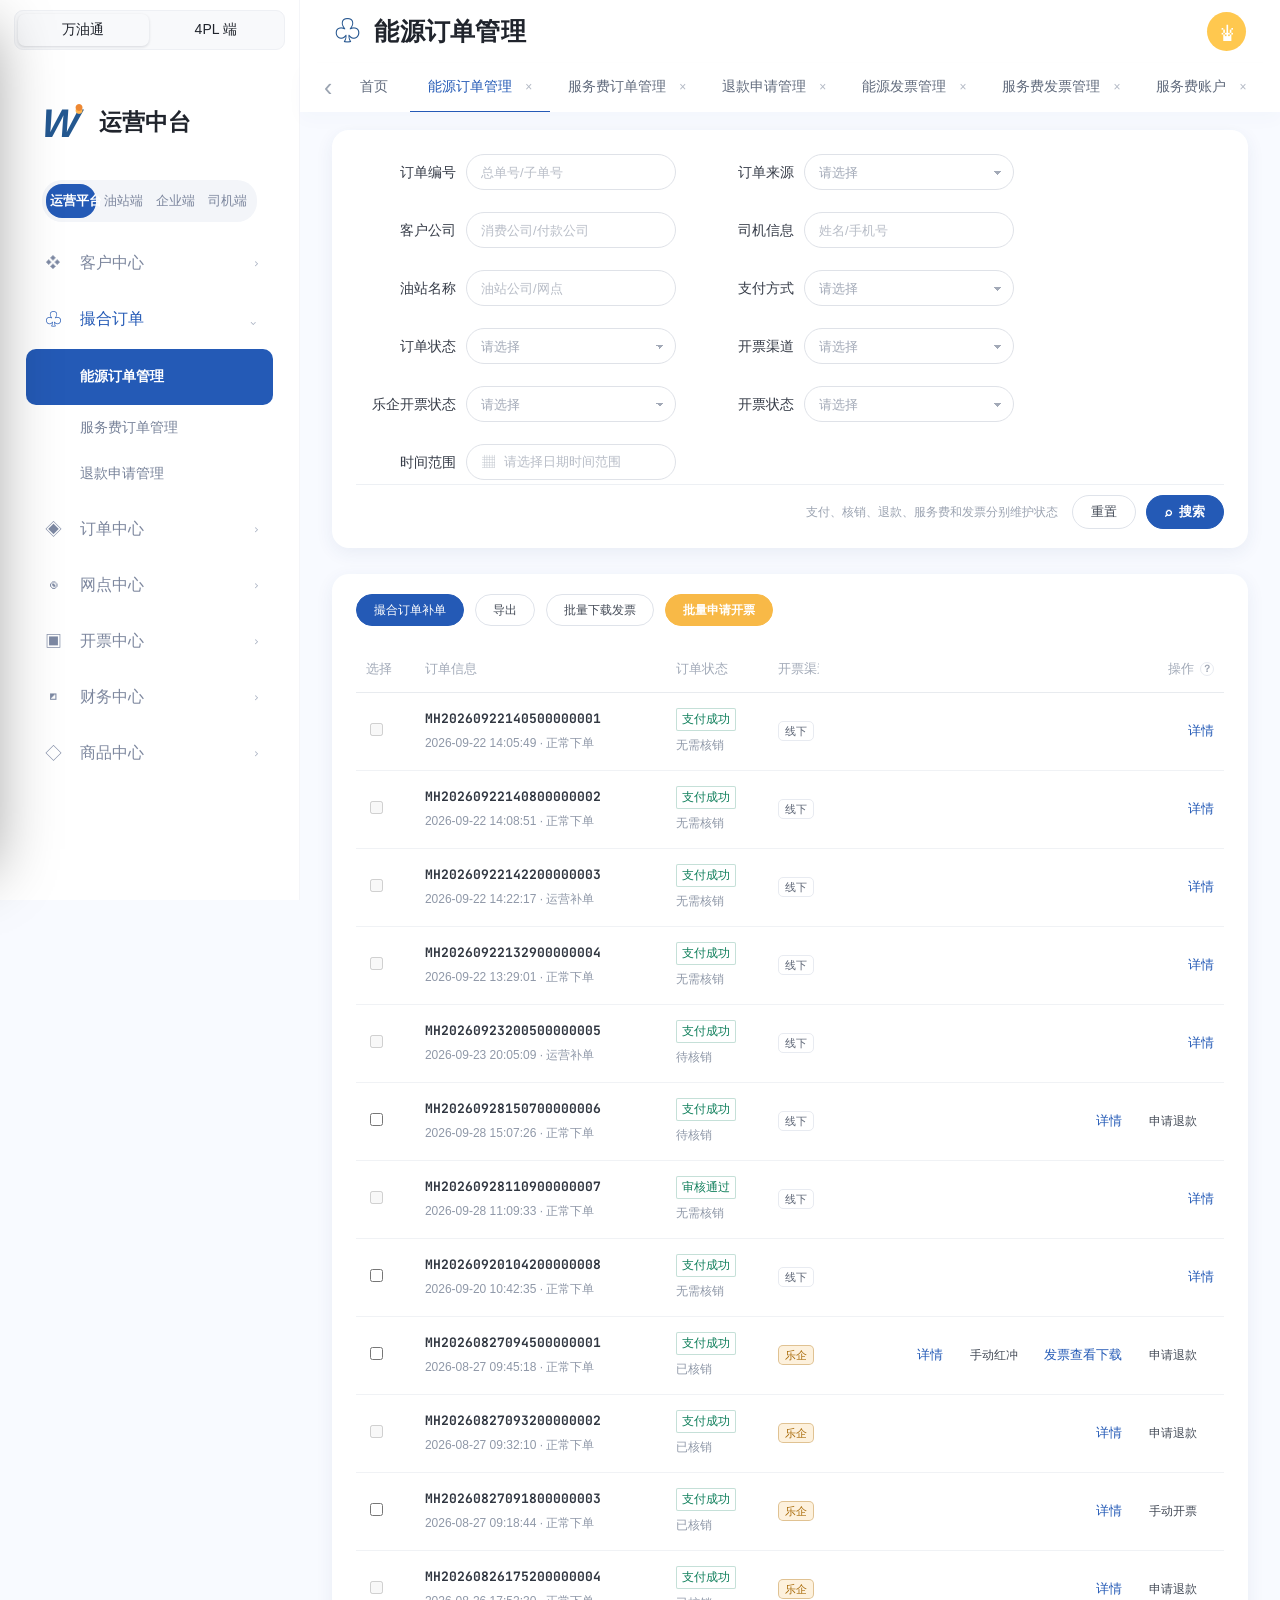
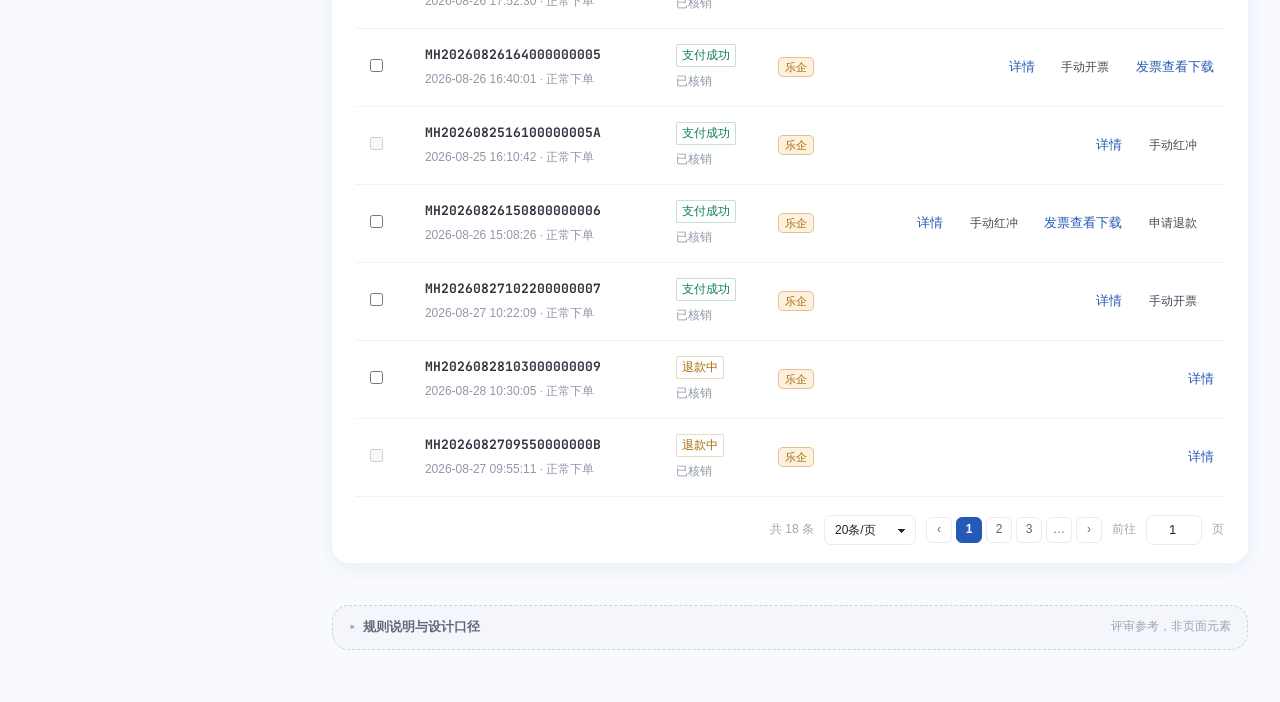
==== commit eddd5db0: "274.3 4PL 用电业务原型：13 页 + 充电订单追回闭环 + tag warn/ok 样式补齐 - 4PL 端平台切换与 13 个页面（充电订单管理/详情、司机能源管理、能源账户管理、   能" ====
--- a/index.html
+++ b/index.html
@@ -91,6 +91,38 @@
 .nav a .dot{width:5px;height:5px;border-radius:50%;background:currentColor;opacity:.45;flex:none}
 .nav a.on .dot{opacity:1}
 .nav a.dis{opacity:.42;cursor:not-allowed}
+.platform-switch{display:flex;gap:2px;margin:10px 14px 0;padding:3px;border-radius:9px;background:var(--surface-3);border:1px solid var(--line-2)}
+.platform-switch button{flex:1;border:0;background:transparent;color:var(--text-2);font:600 12px/1.6 var(--sans);padding:5px 4px;border-radius:7px;cursor:pointer;white-space:nowrap}
+.platform-switch button:hover{color:var(--text-1)}
+.platform-switch button.on{background:var(--surface-1);color:var(--text-1);box-shadow:0 1px 3px rgba(15,23,42,.14)}
+/* 4PL 充电订单详情 · 充电信息分组多列布局（页面态，非抽屉） */
+/* 紧凑版：字段名：值同行、3 列流式、行距收紧 */
+.cg-grp{margin-top:9px}
+.cg-grp:first-of-type{margin-top:0}
+.cg-grp-t{font:600 12.5px/1.4 var(--sans);color:var(--text-3);margin:0 0 6px;padding-left:8px;border-left:3px solid #d8deea}
+.cg-grp dl{display:grid;grid-template-columns:repeat(3,minmax(0,1fr));column-gap:22px;row-gap:8px;margin:0}
+.cg-grp dl .oms-live-field{display:flex;gap:6px;align-items:baseline;min-width:0}
+.cg-grp dl dt{font-size:12.5px;color:#9098a6;margin:0;flex:none;white-space:nowrap}
+.cg-grp dl dd{font-size:13px;color:#303744;overflow-wrap:anywhere;margin:0}
+.cg-grp dl .span2{grid-column:span 2}
+/* 4PL 充电订单详情 · 地图占位（实际接入高德地图 SDK） */
+.cg-map{position:relative;height:280px;border-radius:10px;border:1px solid var(--line-2);overflow:hidden;
+  background:
+    linear-gradient(90deg,rgba(148,163,184,.14) 1px,transparent 1px),
+    linear-gradient(rgba(148,163,184,.14) 1px,transparent 1px),
+    linear-gradient(24deg,transparent 46%,rgba(125,211,252,.30) 47%,rgba(125,211,252,.30) 53%,transparent 54%),
+    linear-gradient(-38deg,transparent 41%,rgba(148,163,184,.26) 42%,rgba(148,163,184,.26) 45%,transparent 46%),
+    radial-gradient(circle at 62% 44%,rgba(74,222,128,.10),transparent 40%),
+    var(--surface-2);
+  background-size:26px 26px,26px 26px,100% 100%,100% 100%,100% 100%,100% 100%}
+.cg-map .cg-tag{position:absolute;right:10px;bottom:8px;font:500 11px/1.5 var(--sans);color:var(--text-3);background:var(--surface-1);border:1px solid var(--line-2);border-radius:6px;padding:2px 8px;opacity:.85}
+.cg-map .cg-road{position:absolute;font:600 11px/1 var(--sans);color:var(--text-3);background:var(--surface-1);border-radius:5px;padding:2px 7px;border:1px solid var(--line-2)}
+.cg-pin{position:absolute;display:flex;flex-direction:column;align-items:center;gap:2px;transform:translate(-50%,-100%);font:600 11px/1.4 var(--sans)}
+.cg-pin .dot{width:14px;height:14px;border-radius:50%;border:3px solid #fff;box-shadow:0 1px 6px rgba(15,23,42,.35)}
+.cg-pin.car .dot{background:var(--brand,#2563eb)}
+.cg-pin.station .dot{background:#f59e0b}
+.cg-pin .lbl{background:var(--surface-1);border:1px solid var(--line-2);border-radius:6px;padding:2px 7px;white-space:nowrap;box-shadow:0 1px 4px rgba(15,23,42,.10)}
+.cg-dash{position:absolute;border-top:2px dashed rgba(37,99,235,.45);transform-origin:0 0}
 .site-switch{display:flex;gap:2px;margin:0 14px 8px;padding:3px;border-radius:9px;background:var(--surface-3);border:1px solid var(--line-2)}
 .site-switch button{flex:1;min-width:0;border:0;background:none;padding:6px 4px;border-radius:7px;font-size:12px;color:var(--ink-2);cursor:pointer;white-space:nowrap}
 .site-switch button:hover{color:var(--ink)}
@@ -238,6 +270,8 @@
 .tag.f{border-color:color-mix(in srgb,var(--fee) 35%,transparent);color:var(--fee);background:var(--fee-soft)}
 .tag.o{border-color:color-mix(in srgb,var(--oil) 35%,transparent);color:var(--oil);background:var(--oil-soft)}
 .tag.info{border-color:color-mix(in srgb,var(--info,#3b7ddd) 35%,transparent);color:var(--brand-ink);background:var(--brand-soft)}
+.tag.warn{border-color:color-mix(in srgb,var(--warn) 35%,transparent);color:var(--warn);background:var(--warn-soft)}
+.tag.ok{border-color:color-mix(in srgb,var(--ok) 35%,transparent);color:var(--ok);background:var(--ok-soft)}
 .form-tbl{width:100%;border-collapse:collapse;font-size:12.5px;margin-top:10px}
 .form-tbl th{width:110px;text-align:left;font-weight:500;color:var(--muted);background:var(--bg2);padding:9px 12px;border:1px solid var(--line-2);white-space:nowrap}
 .form-tbl td{padding:9px 12px;border:1px solid var(--line-2);color:var(--ink);overflow-wrap:anywhere}
@@ -653,11 +687,61 @@
 @media(max-height:1040px){.driver-phone{zoom:.8}}
 @media(max-height:920px){.driver-phone{zoom:.72}}
 @media(max-height:820px){.driver-phone{zoom:.64}}
+/* 4PL 编辑/详情页（对齐现网 wk-editform：面包屑 + 分组 header 卡 + 两列表单 + 底部按钮条；紧凑版） */
+.crumbbar{display:flex;align-items:center;gap:6px;font-size:11.5px;color:var(--ink-2);padding:7px 12px;background:var(--surface);border:1px solid var(--line);border-radius:8px;margin-bottom:8px;flex-wrap:wrap}
+.crumbbar a{color:var(--ink-2);text-decoration:none;cursor:pointer}
+.crumbbar a:hover{color:var(--ink)}
+.crumbbar .sep{color:var(--line-2)}
+.crumbbar b{color:var(--ink);font-weight:600}
+.editcard{background:var(--surface);border:1px solid var(--line);border-radius:8px;margin-bottom:8px;overflow:hidden}
+.editcard-h{display:flex;justify-content:space-between;align-items:center;width:100%;padding:8px 12px;font-size:13px;font-weight:600;color:var(--ink);border-bottom:1px solid var(--line-2);background:var(--surface-2)}
+.editcard-h .hsub{font-weight:400;font-size:11px;color:var(--muted)}
+.editcard-tips{padding:7px 12px 0;font-size:11.5px;color:#8992a4;line-height:1.6}
+.editcard-b{padding:10px 12px 12px}
+.formgrid{display:grid;grid-template-columns:1fr 1fr;gap:14px 22px}
+.formgrid .full{grid-column:1 / -1}
+.formgrid .fi{display:flex;flex-direction:column;gap:4px;min-width:0}
+.formgrid .fi-l{display:flex;align-items:center;gap:1px;min-height:17px}
+.formgrid .fi-l label{font-size:12.5px;color:var(--ink);font-weight:500;line-height:1.4}
+.formgrid .fi-l label .req{color:var(--bad);margin-right:2px;font-weight:400}
+.formgrid .fi-c{display:flex;flex-wrap:wrap;align-items:center;gap:8px 18px;min-width:0}
+.formgrid .fi-h{font-size:11.5px;color:#8992a4;line-height:1.6}
+.formgrid .fi .hint{font-size:11px;color:var(--muted);line-height:1.6}
+.formgrid .rb{display:inline-flex;align-items:center;gap:5px;font-size:12.5px;color:var(--ink);white-space:nowrap;cursor:pointer}
+.formgrid .rb input{accent-color:var(--brand);margin:0;flex:none}
+.formgrid .fi .inp,.formgrid .fi .sel{height:30px;font-size:12.5px;padding:0 9px;color:var(--ink);background:var(--surface);width:100%}
+.formgrid .fi .inp::placeholder{color:var(--muted)}
+.formgrid .fi .inp.grow{flex:1 1 120px;width:auto;min-width:0}
+.formgrid .fi .range-sep{font-size:12px;color:var(--muted);flex:none}
+.formgrid .fi-inline{display:inline-flex;align-items:center;gap:6px;width:100%;min-width:0}
+.formgrid .fi-inline .inp{flex:1 1 0;width:auto;min-width:0}
+.formgrid .fi-inline>span{font-size:12.5px;color:var(--ink-2);white-space:nowrap}
+.formgrid .fi-stack{display:flex;flex-direction:column;align-items:flex-start;gap:6px;width:100%;min-width:0}
+.formgrid .fi-stack .sel{width:100%}
+/* 货主能源返利编辑页：网货主体块 + 多段占比区间（沿用 formgrid 字段样式） */
+.rb-block{border:1px solid var(--line);border-radius:8px;background:var(--surface-2);padding:10px 12px 12px;margin-top:10px}
+.rb-block-h{display:flex;justify-content:space-between;align-items:center;font-size:12.5px;font-weight:600;color:var(--ink)}
+.rb-grid{grid-template-columns:1fr 1fr;gap:12px 22px;margin:8px 0 2px}
+.rb-sub{font-size:12.5px;font-weight:600;color:var(--ink);margin:12px 0 0}
+.rb-range{grid-template-columns:1.7fr 1fr 1fr 1fr 48px;gap:12px 16px;align-items:start;padding:10px 0 8px;margin-top:10px;border-top:1px dashed var(--line-2)}
+.rb-range .fi .inp.rb-num{max-width:96px}
+.rb-range-op{display:flex;align-items:center;justify-content:flex-end;padding-top:21px;min-height:30px}
+.rb-block>.btn.sm{margin-top:12px}
+.formgrid .fi .unit{font-size:12.5px;color:var(--ink-2);flex:none}
+.formgrid .fi .err{font-size:11px;color:var(--bad);line-height:1.5}
+.formgrid .fi .inp[disabled],.formgrid .fi .sel[disabled]{background:var(--surface-3);color:var(--ink-2);cursor:not-allowed}
+.link-danger{border:0;background:none;color:var(--bad);font-size:12px;cursor:pointer;padding:0;font-family:inherit}
+.link-danger:hover{text-decoration:underline}
+.live-list-driverOil .tablewrap th{font-size:11px;line-height:1.35;white-space:normal;padding:10px 8px}
+.live-list-driverOil .tablewrap td{padding:10px 8px}
+.live-list-driverOil .tablewrap td.num{white-space:nowrap}
+.editbtns{background:var(--surface);border:1px solid var(--line);border-radius:8px;padding:8px;text-align:center;display:flex;justify-content:center;gap:10px}
 </style>
 <link rel="stylesheet" href="live-alignment.css">
 
 <div class="app">
   <aside class="rail">
+    <div class="platform-switch" id="platformSwitch" role="group" aria-label="切换平台"></div>
     <div class="brand">
       <div class="mark">万</div>
       <div><b>运营中台</b><small>Matching</small></div>
@@ -1906,6 +1990,19 @@
   /* ---- 司机端 · 网货 App 内嵌 H5（独立文件 driver-h5.html，iframe 承载） ---- */
   {id:'driverH5', name:'优惠加油', sub:'司机端网货 H5 · 油站列表 / 加油计价 / 订单（演示数据，本期未与锁站规则联动）', side:'司机端', grp:'司机端'},
 
+  /* ---- 4PL 端 · 网货运营平台（用电业务，逐模块补全） ---- */
+  {id:'chargeOrders', name:'充电订单管理', sub:'云快充充电子订单 · 全生命周期同步展示', side:'4PL端', grp:'充电订单'},
+  {id:'chargeOrderDetail', name:'充电订单详情', sub:'列表详情跳转页 · 不进菜单', side:'4PL端', grp:'充电订单'},
+  {id:'driverOil', name:'司机能源管理', sub:'司机 × 能源类型 · 额度回收与变更日志', side:'4PL端', grp:'司机能源'},
+  {id:'oilAccount', name:'能源账户管理', sub:'网货主体账户 · 油气 / 电各一行', side:'4PL端', grp:'司机能源'},
+  {id:'driverOilLog', name:'能源变更日志', sub:'司机能源额度变更明细跳转页 · 不进菜单', side:'4PL端', grp:'司机能源'},
+  {id:'driverWaybills', name:'能源运单管理', sub:'能源额度（油气 / 电）· 装车判断', side:'4PL端', grp:'能源运单'},
+  {id:'oilRules', name:'能源规则配置', sub:'油气 / 电派发规则 · 三维唯一 · 分电上限比例配置', side:'4PL端', grp:'能源配置'},
+  {id:'wljRules', name:'万联价计算配置', sub:'司机补贴规则 · 柴油 / 天然气 / 电补贴比例', side:'4PL端', grp:'能源配置'},
+  {id:'ownerRebates', name:'货主能源返利配置', sub:'按能源额度 / 按费率 · 电优惠费率', side:'4PL端', grp:'能源配置'},
+  {id:'oilRuleEdit', name:'能源规则编辑', sub:'规则编辑跳转页 · 不进菜单', side:'4PL端', grp:'能源配置'},
+  {id:'wljRuleEdit', name:'司机补贴规则编辑', sub:'补贴规则编辑跳转页 · 不进菜单', side:'4PL端', grp:'能源配置'},
+  {id:'ownerRebateEdit', name:'货主能源返利编辑', sub:'货主配置编辑跳转页 · 不进菜单', side:'4PL端', grp:'能源配置'},
 ];
 
 
@@ -1933,6 +2030,20 @@
   '企业端':  {brand:'企业客户端', home:'cOrders'},
   '司机端':  {brand:'司机端 H5', home:'driverH5'},
 };
+/* 平台级一级切换：万油通（运营中台四端） / 4PL 端（网货运营平台，用电业务） */
+const PLATFORMS = ['万油通','4PL端'];
+let currentPlatform = '万油通';
+const PLAT_META = {
+  '万油通':{brand:'运营中台', home:'orders'},
+  '4PL端' :{brand:'4PL 运营平台', home:'chargeOrders'},
+};
+/* 4PL 端页面集合与菜单分组（后续模块在 PLAT4_PAGES / PLAT4_NAV 中追加） */
+const PLAT4_PAGES = ['chargeOrders','chargeOrderDetail','driverOil','oilAccount','driverOilLog','driverWaybills','oilRules','wljRules','ownerRebates','oilRuleEdit','wljRuleEdit','ownerRebateEdit'];   /* 4PL 端页面集合（含详情跳转页） */
+const PLAT4_EDIT_TO_LIST = {oilRuleEdit:'oilRules',wljRuleEdit:'wljRules',ownerRebateEdit:'ownerRebates'};   /* 编辑页归属的列表页（导航/页签高亮） */
+const PLAT4_TAB_PAGES = ['chargeOrders','driverOil','oilAccount','driverWaybills','oilRules','wljRules','ownerRebates'];   /* 顶部页签只列业务列表页，详情/日志跳转页不进页签 */
+const PLAT4_NAV = [
+  ['能源对接管理','⚡',['chargeOrders','driverOil','oilAccount','driverWaybills','oilRules','wljRules','ownerRebates']],
+];
 const siteLast = {};
 const navOpen = new Set();
 let current = 'orders';
@@ -1940,13 +2051,24 @@
 
 function sideOf(id){ return (PAGES.find(p=>p.id===id)||PAGES[0]).side; }
 function renderSiteSwitch(side){
-  document.querySelector('.brand b').textContent = SITES[side].brand;
+  document.querySelector('.brand b').textContent = PLAT_META[currentPlatform].brand;
+  document.getElementById('platformSwitch').innerHTML = PLATFORMS.map(p=>
+    `<button type="button" class="${p===currentPlatform?'on':''}" data-platform="${p}" aria-pressed="${p===currentPlatform}">${p==='4PL端'?'4PL 端':p}</button>`).join('');
+  if(currentPlatform==='4PL端'){ document.getElementById('siteSwitch').innerHTML=''; return; }
   document.getElementById('siteSwitch').innerHTML = SIDES.map(s=>
     `<button type="button" class="${s===side?'on':''}" data-site="${s}" aria-pressed="${s===side}">${s}</button>`).join('');
 }
 function renderNav(){
   const side = sideOf(current);
   renderSiteSwitch(side);
+  if(PLAT4_PAGES.includes(current)){
+    const activeId = (PLAT4_EDIT_TO_LIST[current]||current);
+    const entry=id=>`<a href="#${id}" class="oms-entry oms-child ${id===activeId?'on':''}" data-go="${id}"><span class="oms-entry-icon" aria-hidden="true">▫</span>${PAGES.find(p=>p.id===id).name}</a>`;
+    const grp = PLAT4_NAV.find(g=>g[2].includes(activeId));
+    document.getElementById('nav').innerHTML = PLAT4_NAV.map(([label,icon,ids])=>
+      `<div class="oms-group ${navOpen.has(label)||label===grp?.[0]?'expanded':''}"><div class="oms-group-title" data-nav-toggle="${label}"><span class="oms-entry-icon" aria-hidden="true">${icon}</span>${label}<span class="oms-chevron">⌄</span></div><div class="oms-children">${ids.map(entry).join('')}</div></div>`).join('');
+    return;
+  }
   if(OMS_NAV_PAGES.includes(current) && side==='运营平台'){
     const entry=id=>`<a href="#${id}" class="oms-entry oms-child ${id===current?'on':''}" data-go="${id}"><span class="oms-entry-icon" aria-hidden="true">▫</span>${PAGES.find(p=>p.id===id).name}</a>`;
     const grp = LIVE_NAV.find(g=>g[2].includes(current));
@@ -1968,6 +2090,10 @@
   document.getElementById('nav').innerHTML = html;
 }
 function renderTabs(){
+  if(PLAT4_PAGES.includes(current)){
+    document.getElementById('tabstrip').innerHTML='<span class="oms-tab-arrow">‹</span><button class="oms-home-tab" data-go="'+PLAT_META['4PL端'].home+'">首页</button>'+PLAT4_TAB_PAGES.map(id=>`<button class="${id===(PLAT4_EDIT_TO_LIST[current]||current)?'on':''}" data-go="${id}">${PAGES.find(p=>p.id===id).name}<span class="oms-tab-close" aria-hidden="true">×</span></button>`).join('')+'<span class="oms-tab-arrow oms-tab-last">›</span>';
+    return;
+  }
   if(OMS_NAV_PAGES.includes(current)){
     document.getElementById('tabstrip').innerHTML='<span class="oms-tab-arrow">‹</span><button class="oms-home-tab" data-go="orders">首页</button>'+OMS_NAV_PAGES.map(id=>`<button class="${id===current?'on':''}" data-go="${id}">${PAGES.find(p=>p.id===id).name}<span class="oms-tab-close" aria-hidden="true">×</span></button>`).join('')+'<span class="oms-tab-arrow oms-tab-last">›</span>';
     return;
@@ -1985,9 +2111,10 @@
 function isCust(id){ return (PAGES.find(x=>x.id===id)||{}).side === '企业端'; }
 function go(id){
   current = id;
-  /* 皮肤覆盖全部 OMS 菜单外壳页面（7 个已对齐运营页 + 货主锁站锁价）；
+  currentPlatform = PLAT4_PAGES.includes(id) ? '4PL端' : '万油通';
+  /* 皮肤覆盖全部 OMS 菜单外壳页面（7 个已对齐运营页 + 货主锁站锁价）与 4PL 端页面；
      油站端、企业端仍走原型基础皮肤 */
-  const live = OMS_NAV_PAGES.includes(id);
+  const live = OMS_NAV_PAGES.includes(id) || PLAT4_PAGES.includes(id);
   if(document.body.classList.contains('live-surface') !== live){
     /* 两套外壳的抽屉停靠方向不同，切换时不播放滑动动画 */
     const drawer = document.getElementById('drawer');
@@ -2007,6 +2134,7 @@
   if(p.side==='企业端'){ mode.textContent = '企业端 · ' + CUST_ME; mode.classList.add('cust'); mode.classList.remove('station'); }
   else if(p.side==='油站端'){ mode.textContent = '油站端 · 中石化辽宁石油分公司'; mode.classList.add('station'); mode.classList.remove('cust'); }
   else if(p.side==='司机端'){ mode.textContent = '司机端 · 网货 App 内嵌 H5'; mode.classList.remove('cust'); mode.classList.remove('station'); }
+  else if(p.side==='4PL端'){ mode.textContent = '4PL 运营平台 · 网货用电业务'; mode.classList.remove('cust'); mode.classList.remove('station'); }
   else { mode.textContent = '撮合模式 · 平台不进货不垫资'; mode.classList.remove('cust'); mode.classList.remove('station'); }
   renderNav(); renderTabs();
   paint();
@@ -2020,6 +2148,7 @@
 document.addEventListener('click', e=>{
   const ap = e.target.closest('[data-application-order-page]'); if(ap){ changeApplicationOrderPage(ap); return; }
   const bill = e.target.closest('[data-bill-orders]'); if(bill){ openBillOrderDrawer(bill.dataset.billOrders,Number(bill.dataset.billIndex)); return; }
+  const pt = e.target.closest('[data-platform]'); if(pt){ go(PLAT_META[pt.dataset.platform].home); return; }
   const st = e.target.closest('[data-site]');    if(st){ go(siteLast[st.dataset.site] || SITES[st.dataset.site].home); return; }
   const nt = e.target.closest('[data-nav-toggle]'); if(nt){ const k = nt.dataset.navToggle;
                                                         navOpen.has(k) ? navOpen.delete(k) : navOpen.add(k);
@@ -3073,6 +3202,7 @@
       ['手动红冲','乐企且 开票成功 / 红冲失败（重发）','<b>仅乐企渠道开放</b>（线下渠道无红冲入口）；必填红冲原因 5–200 字写入开票记录；成功→已红冲可再次开票；独立换开入口，不影响退款流程'],
       ['发票查看下载','乐企且 开票成功 / 已红冲','全部蓝/红票逐张查看与下载（不限 url/pdf/ofd）'],
       ['申请退款','开票终态（未开票 / 开票失败 / 开票成功 / 红冲失败 / 已红冲）可申请','开票中 / 红冲中置灰，提示「开票/红冲进行中，暂不可申请退款」'],
+      ['修改结算信息（操作下拉）','乐企且 未开票 / 开票失败 / 已红冲（无有效蓝票）时可操作','乐企渠道已开出蓝票（开票中/开票成功/红冲中/红冲失败）时该项<b>置灰不可点</b>，点击提示「乐企发票已开具或开具中，不可修改结算信息；需先红冲，已红冲后可修改」；<b>线下渠道不受此限制</b>'],
       ['批量申请开票（页头）','仅线下订单进勾选池','乐企订单不进「批量申请开票」勾选池（保留给线下）']
     ])
     +'<p class="mut">与 PRD 7.2.1 同源。</p>');
@@ -3719,6 +3849,12 @@
   {k:'ops',     t:'操作',       w:'200px', cls:'acts acts-wrap', help:'orderOps', td:o=>selfOrderOps(o)}
 ]);
 /* 行操作：详情 + 手动开票（乐企可用状态）+ 操作下拉（整体/客户/油站退款、网点支付、修改结算信息） */
+
+/* 修改结算信息可用性：乐企渠道且已存在有效蓝票（开票中/开票成功/红冲中/红冲失败）时不可改；线下不限制 */
+function selfSettleBlocked(o){
+  if(!o || (o.invCh||'线下')!=='乐企') return false;
+  return ['开票中','开票成功','红冲中','红冲失败'].includes(o.inv);
+}
 function selfOrderOps(o){
   const hasInv = (o.invCh||'线下')==='乐企' && (o.inv==='开票成功'||o.inv==='已红冲') && !!leqiLatestInv(o.no);
   return `<span class="btn-group">
@@ -3737,6 +3873,13 @@
   closeSelfMenus();
   if(wasHidden){
     m.querySelectorAll('button').forEach(b=>b.dataset.no = no);
+    const settleBtn = m.querySelector('[data-selfact="修改结算信息"]');
+    if(settleBtn){
+      const blocked = _so && selfSettleBlocked(_so);
+      settleBtn.classList.toggle('off', !!blocked);
+      settleBtn.disabled = !!blocked;
+      settleBtn.title = blocked ? '乐企发票已开具或开具中（开票中/开票成功/红冲中/红冲失败），不可修改结算信息；需先红冲，已红冲后可修改' : '';
+    }
     m.hidden = false;
     const r = btn.getBoundingClientRect(), mw = m.offsetWidth, mh = m.offsetHeight;
     let left = Math.max(8, Math.min(r.right - mw, window.innerWidth - mw - 8));
@@ -3765,7 +3908,10 @@
     else { SELF_REFUNDS.unshift(mk(act,'C')); showToast(`已生成「${act}」退款单，待审核`); }
     paint();
   } else if(act==='网点支付'){ showToast('演示：进入网点支付流程'); }
-  else { showToast('演示：进入修改结算信息流程'); }
+  else if(act==='修改结算信息'){
+    if(selfSettleBlocked(o)){ showToast('乐企发票已开具或开具中（'+o.inv+'），不可修改结算信息；需先红冲，已红冲后可修改'); return; }
+    showToast('演示：进入修改结算信息流程');
+  } else { showToast('演示：进入修改结算信息流程'); }
 }
 VIEWS.selfOrders = () => {
   return `
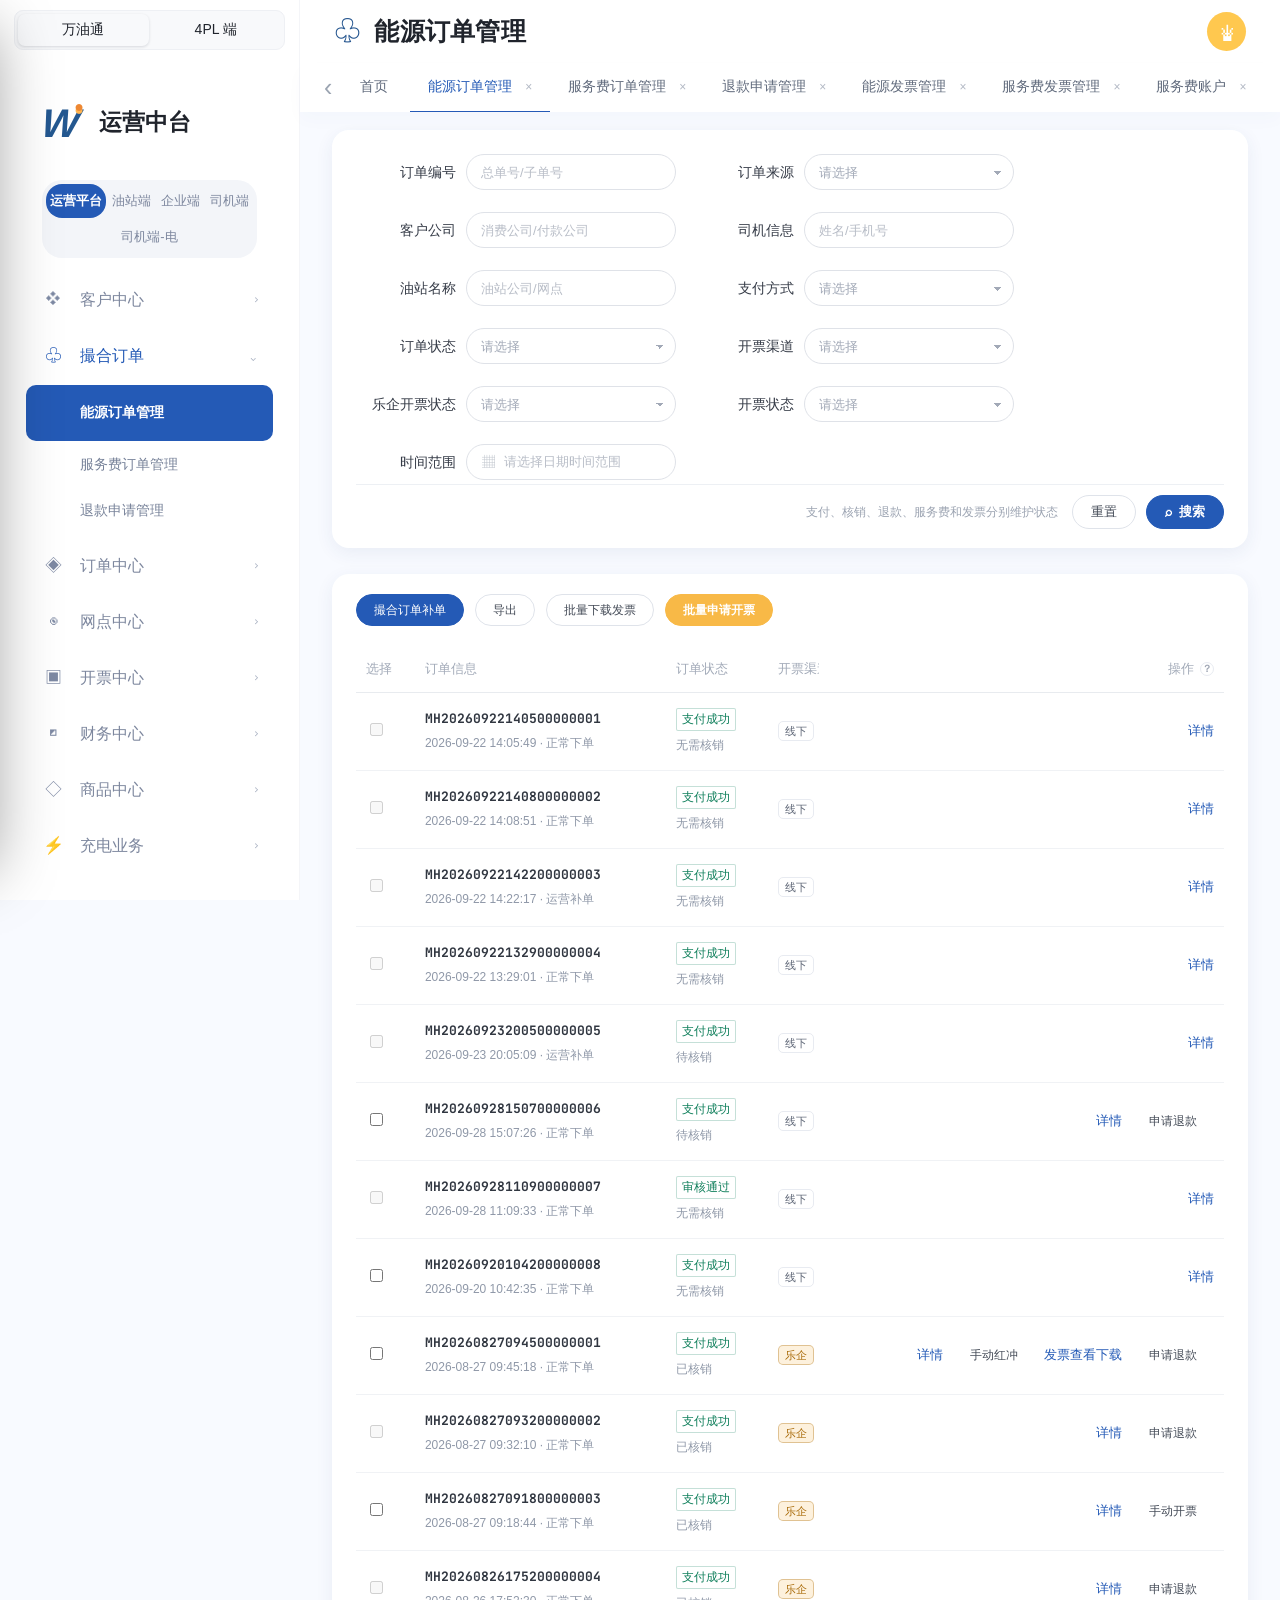
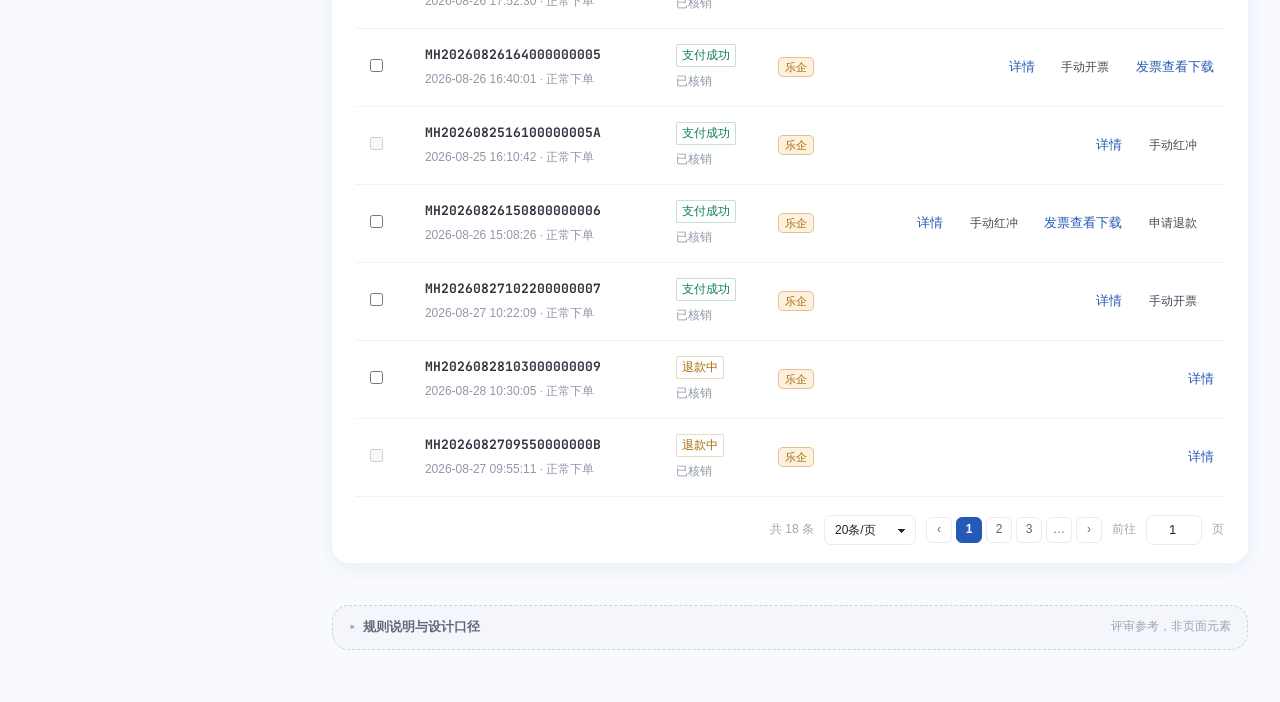
==== commit 272ed1ca: "原型接入：电规则一天充电上限 + 充电业务 12 页 + 司机端-电 18 页 + 油气司机端 10 页目录 - 能源规则编辑页：合规配置按能源类型互斥显示——电规则＝「一天充电上限（电）」度 +「一" ====
--- a/index.html
+++ b/index.html
@@ -127,6 +127,9 @@
 .site-switch button{flex:1;min-width:0;border:0;background:none;padding:6px 4px;border-radius:7px;font-size:12px;color:var(--ink-2);cursor:pointer;white-space:nowrap}
 .site-switch button:hover{color:var(--ink)}
 .site-switch button.on{background:var(--surface);color:var(--brand-ink);font-weight:600;box-shadow:0 1px 3px rgba(0,0,0,.08)}
+/* 端切换超过 4 个（万油通新增「司机端-电」）时换行，4 个端时不挂 wrap、宽度与既有一致 */
+.site-switch.wrap{flex-wrap:wrap}
+.site-switch.wrap button{flex:1 1 auto}
 
 .main{min-width:0;display:flex;flex-direction:column}
 .head{position:sticky;top:0;z-index:20;background:var(--surface);border-bottom:1px solid var(--line)}
@@ -687,6 +690,16 @@
 @media(max-height:1040px){.driver-phone{zoom:.8}}
 @media(max-height:920px){.driver-phone{zoom:.72}}
 @media(max-height:820px){.driver-phone{zoom:.64}}
+/* 司机端-电：源文件 H5 不自带状态栏（移动宽度下隐藏 sim-status），隐藏机身刘海避免遮挡页头 */
+.driver-phone.no-notch::before{display:none}
+
+/* ===== 充电业务容器（iframe 承载独立原型 charging.html 的单个页面，?embed=1 隐藏其自带菜单与顶栏） =====
+   页面主体铺满内容区：头部（标题 + 页签）以下全给 iframe，内部自己滚动 */
+body.chg-surface.live-surface .main{height:100vh}
+body.chg-surface.live-surface .body{flex:1;min-height:0;padding:0;gap:0;overflow:hidden}
+.chg-wrap{flex:1;min-height:0;display:flex;background:#f4f7fb}
+.chg-frame{display:block;flex:1;width:100%;height:100%;border:0;background:#f4f7fb}
+
 /* 4PL 编辑/详情页（对齐现网 wk-editform：面包屑 + 分组 header 卡 + 两列表单 + 底部按钮条；紧凑版） */
 .crumbbar{display:flex;align-items:center;gap:6px;font-size:11.5px;color:var(--ink-2);padding:7px 12px;background:var(--surface);border:1px solid var(--line);border-radius:8px;margin-bottom:8px;flex-wrap:wrap}
 .crumbbar a{color:var(--ink-2);text-decoration:none;cursor:pointer}
@@ -1935,7 +1948,27 @@
 
 /* ================= 路由 ================= */
 /* 菜单三级结构：side（平台端） → grp（业务模块） → subgrp（可选子模块） → name（菜单） */
-const SIDES = ['运营平台','油站端','企业端','司机端'];
+const SIDES = ['运营平台','油站端','企业端','司机端','司机端-电'];
+
+/* 司机端-电（油气电纯 H5，driver-h5-elec.html）：ELEC_PAGE_KEY = 本原型页面 id → 源文件页面 key，
+   顺序即菜单与页签顺序（与源文件自带 18 页目录 PAGE_INFO 一致）。必须在 VIEWS 注册前声明。 */
+const ELEC_PAGE_KEY = {
+  elecHome:'home',        elecAccounts:'accounts',  elecMap:'map',        elecRoute:'route',
+  elecDetail:'detail',    elecGuide:'guide',        elecScan:'scan',      elecConfirm:'confirm',
+  elecStarting:'starting',elecCharging:'charging',  elecStopping:'stopping', elecUnknown:'unknownOrder',
+  elecEnded:'ended',      elecUnpaid:'unpaid',      elecPaid:'paid',      elecOrders:'orders',
+  elecWallet:'wallet',    elecFailed:'failed'
+};
+const ELEC_PAGES = Object.keys(ELEC_PAGE_KEY);
+
+/* 油气司机端（driver-h5.html）：OIL_PAGE_KEY = 本原型页面 id → 源文件屏幕 key；
+   顺序即菜单与页签顺序（账户选择 → 油站列表 → 地图找站 → 路线规划 → 路线地图 → 沿途油站 → 油站详情 → 二维码支付 → 支付成功 → 订单列表）。 */
+const OIL_PAGE_KEY = {
+  driverH5:'account',   oilHome:'home',        oilMap:'map',           oilRoute:'route',
+  oilRouteMap:'route-map', oilRouteList:'route-list', oilDetail:'detail',
+  oilQr:'qr-payment',   oilSuccess:'success',  oilOrders:'orders'
+};
+const OIL_PAGES = Object.keys(OIL_PAGE_KEY);
 
 const PAGES = [
   /* ---- 运营平台 · 撮合订单 ---- */
@@ -1987,8 +2020,37 @@
   {id:'monthly',  name:'月账单',       sub:'按月汇总 / 充值退款', side:'企业端', grp:'财务管理'},
   {id:'txns', name:'账户资金流水',   sub:'企业账户资金流水数据查询', side:'企业端', grp:'财务管理'},
 
-  /* ---- 司机端 · 网货 App 内嵌 H5（独立文件 driver-h5.html，iframe 承载） ---- */
-  {id:'driverH5', name:'优惠加油', sub:'司机端网货 H5 · 油站列表 / 加油计价 / 订单（演示数据，本期未与锁站规则联动）', side:'司机端', grp:'司机端'},
+  /* ---- 司机端 · 网货 App 内嵌 H5（独立文件 driver-h5.html，iframe 承载）：按源文件 10 屏逐页注册，按使用流程分 3 组 ---- */
+  {id:'driverH5',      name:'账户选择',   sub:'有补贴运单账户 / 无补贴运单账户 · 按运单计价方式分组', side:'司机端', grp:'账户与选站'},
+  {id:'oilHome',       name:'油站列表',   sub:'油站与油品 · 万联价 / 企业价 · 搜索 / 地图 / 筛选', side:'司机端', grp:'账户与选站'},
+  {id:'oilMap',        name:'地图找站',   sub:'地图模式 · 地图定位与站点浮卡', side:'司机端', grp:'地图与路线'},
+  {id:'oilRoute',      name:'路线规划',   sub:'设置起终点与途经点', side:'司机端', grp:'地图与路线'},
+  {id:'oilRouteMap',   name:'路线地图',   sub:'多条路线对比 · 沿途站点分布', side:'司机端', grp:'地图与路线'},
+  {id:'oilRouteList',  name:'沿途油站',   sub:'沿途站点列表 · 按距离排序', side:'司机端', grp:'地图与路线'},
+  {id:'oilDetail',     name:'油站详情',   sub:'多运单组合支付 · 商品枪号 · 按升数 / 按金额 · 合计优惠', side:'司机端', grp:'订单与支付'},
+  {id:'oilQr',         name:'二维码支付', sub:'出示付款码 · 油站扫码录入 · 4 分 59 秒倒计时', side:'司机端', grp:'订单与支付'},
+  {id:'oilSuccess',    name:'支付成功',   sub:'支付结果 · 加油明细 · 运单扣款明细', side:'司机端', grp:'订单与支付'},
+  {id:'oilOrders',     name:'订单列表',   sub:'全部 / 待支付 / 支付成功 / 已退款 分栏筛选', side:'司机端', grp:'订单与支付'},
+
+  /* ---- 司机端-电 · 油气电 H5（独立文件 driver-h5-elec.html，iframe 承载）：按源文件自带 18 页目录逐页注册，分组与顺序照源文件 ---- */
+  {id:'elecHome',     name:'附近电站',     sub:'先看当前补贴组可用额度，再比较当前价、距离与真实枪口状态', side:'司机端-电', grp:'找站与账户'},
+  {id:'elecAccounts', name:'选择额度分组', sub:'只显示当前司机有效电运单；0 组浏览原价、1 组自动进入、2 组才让司机选择', side:'司机端-电', grp:'找站与账户'},
+  {id:'elecMap',      name:'地图与沿途',   sub:'保留搜索、筛选和账户上下文；站点坐标为 GCJ-02，距离与路线由地图服务提供', side:'司机端-电', grp:'找站与账户'},
+  {id:'elecRoute',    name:'路线规划',     sub:'先填起终点、按需添加途经点再查找；多条路线切换后同步更新沿途电站', side:'司机端-电', grp:'找站与账户'},
+  {id:'elecDetail',   name:'电站详情',     sub:'当前总价与电费/服务费拆分、快慢充枪口和同组运单分区展示', side:'司机端-电', grp:'找站与账户'},
+  {id:'elecGuide',    name:'进站指引',     sub:'展示原始车型与停车说明；重卡通行、限高等明确能力来自平台已核实数据', side:'司机端-电', grp:'找站与账户'},
+  {id:'elecScan',     name:'扫码识别',     sub:'先检查未完成电订单；pNumHM 必须请求解析，码与枪口不符时阻断、不静默换枪', side:'司机端-电', grp:'扫码与启动'},
+  {id:'elecConfirm',  name:'启动确认',     sub:'核对车牌、插枪、拍照/围栏、最新报价、本组可用额度与全部电额度冻结范围', side:'司机端-电', grp:'扫码与启动'},
+  {id:'elecStarting', name:'启动中',       sub:'同步受理不能冒充启动成功；等待异步结果，超时进入状态核查、不自动重发', side:'司机端-电', grp:'充电与结果'},
+  {id:'elecCharging', name:'充电中',       sub:'突出电量与累计费用，SOC 缺失显示—；功率是电压×电流的派生值，不是额定功率', side:'司机端-电', grp:'充电与结果'},
+  {id:'elecStopping', name:'停止中',       sub:'停止请求受理后继续等待设备结果，额度仍冻结；最终账单未到不能支付成功', side:'司机端-电', grp:'充电与结果'},
+  {id:'elecUnknown',  name:'状态待核查',   sub:'状态 5 的原文有歧义，保留冻结与最后采样，允许查状态、不宣称失败并自动解冻', side:'司机端-电', grp:'充电与结果'},
+  {id:'elecEnded',    name:'已结束待结算', sub:'优先提示拔枪；设备结束、最终费用、网货支付分别推进，不凭结束时间生成拔枪记录', side:'司机端-电', grp:'账单与订单'},
+  {id:'elecUnpaid',   name:'支付待处理',   sub:'显示应付金额、真实失败原因和平台处理进度；不诱导司机再次支付或转微信', side:'司机端-电', grp:'账单与订单'},
+  {id:'elecPaid',     name:'已支付与账单', sub:'原价、运营商费用、司机补贴、实际扣额度分开；展示真实参与运单与历史资费快照', side:'司机端-电', grp:'账单与订单'},
+  {id:'elecOrders',   name:'我的充电订单', sub:'按两套状态展示全部、充电中、充电结束、待支付和已支付；失败启动不进入消费订单列表', side:'司机端-电', grp:'账单与订单'},
+  {id:'elecWallet',   name:'能源额度',     sub:'电与油气余额独立，显示分组、冻结和待回收信息；充电冻结不扩大到油气', side:'司机端-电', grp:'账单与订单'},
+  {id:'elecFailed',   name:'启动失败',     sub:'仅显示明确失败原因；是否可再次充电取决于平台解冻确认，不能只凭第三方失败码解冻', side:'司机端-电', grp:'异常与恢复'},
 
   /* ---- 4PL 端 · 网货运营平台（用电业务，逐模块补全） ---- */
   {id:'chargeOrders', name:'充电订单管理', sub:'云快充充电子订单 · 全生命周期同步展示', side:'4PL端', grp:'充电订单'},
@@ -2003,8 +2065,31 @@
   {id:'oilRuleEdit', name:'能源规则编辑', sub:'规则编辑跳转页 · 不进菜单', side:'4PL端', grp:'能源配置'},
   {id:'wljRuleEdit', name:'司机补贴规则编辑', sub:'补贴规则编辑跳转页 · 不进菜单', side:'4PL端', grp:'能源配置'},
   {id:'ownerRebateEdit', name:'货主能源返利编辑', sub:'货主配置编辑跳转页 · 不进菜单', side:'4PL端', grp:'能源配置'},
+
+  /* ---- 万油通 · 运营平台 · 充电业务（电业务运营后台，原样接入独立原型 charging.html，一级菜单「充电业务」平铺 12 页） ---- */
+  {id:'chgCustomer', name:'客户管理', sub:'充电客户主数据 · 新增 / 开户 / 详情（撮合模式）', side:'运营平台', grp:'充电业务'},
+  {id:'chgCert', name:'客户认证管理', sub:'认证信息单独维护 · 审核', side:'运营平台', grp:'充电业务'},
+  {id:'chgContract', name:'客户合同管理', sub:'能源类型含「电」· 到期预警', side:'运营平台', grp:'充电业务'},
+  {id:'chgBank', name:'客户银行卡管理', sub:'对公账户 · 启用 / 停用', side:'运营平台', grp:'充电业务'},
+  {id:'chgAgent', name:'运营商管理', sub:'充电运营商 · 新增 / 复制 / 开户', side:'运营平台', grp:'充电业务'},
+  {id:'chgAgentCert', name:'运营商认证', sub:'认证信息单独维护 · 审核', side:'运营平台', grp:'充电业务'},
+  {id:'chgAgentContract', name:'运营商合同管理', sub:'能源类型含「电」· 到期预警', side:'运营平台', grp:'充电业务'},
+  {id:'chgAgentBank', name:'运营商银行卡管理', sub:'对公收款账户', side:'运营平台', grp:'充电业务'},
+  {id:'chgSite', name:'充电站点管理', sub:'数据源：云快充 · 每日同步', side:'运营平台', grp:'充电业务'},
+  {id:'chgPile', name:'充电桩管理', sub:'数据源：云快充 · 桩枪级联', side:'运营平台', grp:'充电业务'},
+  {id:'chgGun', name:'充电枪管理', sub:'最小粒度 · 单枪独立上下线', side:'运营平台', grp:'充电业务'},
+  {id:'chgTrade', name:'账户交易', sub:'电账户流水 · 易宝结算', side:'运营平台', grp:'充电业务'},
 ];
 
+
+/* 充电业务（万油通运营平台 · 电业务运营后台）：一级菜单下平铺 12 页，页面主体由独立原型 charging.html 原样承载。
+   CHG_PAGE_KEY = 本原型页面 id → charging.html 内部页面 key（该文件暴露 window.__goPage(key)）。 */
+const CHG_PAGE_KEY = {
+  chgCustomer:'customer', chgCert:'cert', chgContract:'contract', chgBank:'bank',
+  chgAgent:'agent', chgAgentCert:'agentcert', chgAgentContract:'agentcontract', chgAgentBank:'agentbank',
+  chgSite:'site', chgPile:'pile', chgGun:'gun', chgTrade:'trade'
+};
+const CHG_PAGES = Object.keys(CHG_PAGE_KEY);   /* 顺序即「充电业务」菜单与顶部页签顺序 */
 
 const LIVE_PAGES = ['orders','fee','refund','energyInvApply','feeInvApply','serviceFee','withdrawRecord'];
 /* 客户中心（网货货主，路由 oilWangHuoCustomerInfo）与商品中心（货主锁站锁价）均为 OMS 现网既有模块；
@@ -2019,6 +2104,7 @@
   ['开票中心','▣',['energyInvApply','feeInvApply','orderInvoices']],
   ['财务中心','◩',['serviceFee','withdrawRecord']],
   ['商品中心','◇',['freightLock']],
+  ['充电业务','⚡',CHG_PAGES],
 ];
 /* 走 OMS 菜单外壳的页面（= 7 个已对齐运营页 + 货主锁站锁价）；
    live-surface 皮肤仍然只有 LIVE_PAGES，两者不再共用同一个常量 */
@@ -2029,6 +2115,7 @@
   '油站端':  {brand:'油站管理端', home:'stationInv'},
   '企业端':  {brand:'企业客户端', home:'cOrders'},
   '司机端':  {brand:'司机端 H5', home:'driverH5'},
+  '司机端-电':{brand:'司机端 H5 · 电', home:'elecHome'},
 };
 /* 平台级一级切换：万油通（运营中台四端） / 4PL 端（网货运营平台，用电业务） */
 const PLATFORMS = ['万油通','4PL端'];
@@ -2055,6 +2142,8 @@
   document.getElementById('platformSwitch').innerHTML = PLATFORMS.map(p=>
     `<button type="button" class="${p===currentPlatform?'on':''}" data-platform="${p}" aria-pressed="${p===currentPlatform}">${p==='4PL端'?'4PL 端':p}</button>`).join('');
   if(currentPlatform==='4PL端'){ document.getElementById('siteSwitch').innerHTML=''; return; }
+  /* 端数量超过 4 个（新增「司机端-电」）时允许换行：4 个端时不挂 wrap，按钮宽度与既有完全一致 */
+  document.getElementById('siteSwitch').classList.toggle('wrap', SIDES.length > 4);
   document.getElementById('siteSwitch').innerHTML = SIDES.map(s=>
     `<button type="button" class="${s===side?'on':''}" data-site="${s}" aria-pressed="${s===side}">${s}</button>`).join('');
 }
@@ -2069,7 +2158,7 @@
       `<div class="oms-group ${navOpen.has(label)||label===grp?.[0]?'expanded':''}"><div class="oms-group-title" data-nav-toggle="${label}"><span class="oms-entry-icon" aria-hidden="true">${icon}</span>${label}<span class="oms-chevron">⌄</span></div><div class="oms-children">${ids.map(entry).join('')}</div></div>`).join('');
     return;
   }
-  if(OMS_NAV_PAGES.includes(current) && side==='运营平台'){
+  if((OMS_NAV_PAGES.includes(current) || CHG_PAGES.includes(current)) && side==='运营平台'){
     const entry=id=>`<a href="#${id}" class="oms-entry oms-child ${id===current?'on':''}" data-go="${id}"><span class="oms-entry-icon" aria-hidden="true">▫</span>${PAGES.find(p=>p.id===id).name}</a>`;
     const grp = LIVE_NAV.find(g=>g[2].includes(current));
     document.getElementById('nav').innerHTML = LIVE_NAV.map(([label,icon,ids])=>
@@ -2094,6 +2183,11 @@
     document.getElementById('tabstrip').innerHTML='<span class="oms-tab-arrow">‹</span><button class="oms-home-tab" data-go="'+PLAT_META['4PL端'].home+'">首页</button>'+PLAT4_TAB_PAGES.map(id=>`<button class="${id===(PLAT4_EDIT_TO_LIST[current]||current)?'on':''}" data-go="${id}">${PAGES.find(p=>p.id===id).name}<span class="oms-tab-close" aria-hidden="true">×</span></button>`).join('')+'<span class="oms-tab-arrow oms-tab-last">›</span>';
     return;
   }
+  if(CHG_PAGES.includes(current)){
+    /* 充电业务只列本域 12 页签（与其他 OMS 页面共用页签条，但不把两套业务混在一条里）；「首页」指向本域第一页 */
+    document.getElementById('tabstrip').innerHTML='<span class="oms-tab-arrow">‹</span><button class="oms-home-tab" data-go="'+CHG_PAGES[0]+'">首页</button>'+CHG_PAGES.map(id=>`<button class="${id===current?'on':''}" data-go="${id}">${PAGES.find(p=>p.id===id).name}<span class="oms-tab-close" aria-hidden="true">×</span></button>`).join('')+'<span class="oms-tab-arrow oms-tab-last">›</span>';
+    return;
+  }
   if(OMS_NAV_PAGES.includes(current)){
     document.getElementById('tabstrip').innerHTML='<span class="oms-tab-arrow">‹</span><button class="oms-home-tab" data-go="orders">首页</button>'+OMS_NAV_PAGES.map(id=>`<button class="${id===current?'on':''}" data-go="${id}">${PAGES.find(p=>p.id===id).name}<span class="oms-tab-close" aria-hidden="true">×</span></button>`).join('')+'<span class="oms-tab-arrow oms-tab-last">›</span>';
     return;
@@ -2114,7 +2208,7 @@
   currentPlatform = PLAT4_PAGES.includes(id) ? '4PL端' : '万油通';
   /* 皮肤覆盖全部 OMS 菜单外壳页面（7 个已对齐运营页 + 货主锁站锁价）与 4PL 端页面；
      油站端、企业端仍走原型基础皮肤 */
-  const live = OMS_NAV_PAGES.includes(id) || PLAT4_PAGES.includes(id);
+  const live = OMS_NAV_PAGES.includes(id) || PLAT4_PAGES.includes(id) || CHG_PAGES.includes(id);
   if(document.body.classList.contains('live-surface') !== live){
     /* 两套外壳的抽屉停靠方向不同，切换时不播放滑动动画 */
     const drawer = document.getElementById('drawer');
@@ -2124,6 +2218,8 @@
     drawer.style.transition = '';
   }
   document.body.dataset.livePage = id;
+  /* 充电业务页面主体由 iframe 铺满（内容区不再加内边距与页间距），离开即移除 */
+  document.body.classList.toggle('chg-surface', CHG_PAGES.includes(id));
   const p = PAGES.find(x=>x.id===id);
   siteLast[p.side] = id;
   if(location.hash !== '#'+id) history.replaceState(null, '', '#'+id);
@@ -2134,6 +2230,7 @@
   if(p.side==='企业端'){ mode.textContent = '企业端 · ' + CUST_ME; mode.classList.add('cust'); mode.classList.remove('station'); }
   else if(p.side==='油站端'){ mode.textContent = '油站端 · 中石化辽宁石油分公司'; mode.classList.add('station'); mode.classList.remove('cust'); }
   else if(p.side==='司机端'){ mode.textContent = '司机端 · 网货 App 内嵌 H5'; mode.classList.remove('cust'); mode.classList.remove('station'); }
+  else if(p.side==='司机端-电'){ mode.textContent = '司机端 · 网货 App 内嵌 H5 · 电业务'; mode.classList.remove('cust'); mode.classList.remove('station'); }
   else if(p.side==='4PL端'){ mode.textContent = '4PL 运营平台 · 网货用电业务'; mode.classList.remove('cust'); mode.classList.remove('station'); }
   else { mode.textContent = '撮合模式 · 平台不进货不垫资'; mode.classList.remove('cust'); mode.classList.remove('station'); }
   renderNav(); renderTabs();
@@ -2854,14 +2951,33 @@
 /* ================= 页面 ================= */
 const VIEWS = {};
 
-/* ---- 司机端 · 网货 App 内嵌 H5（独立文件 driver-h5.html，iframe 承载；不进 OMS 对齐层） ---- */
-VIEWS.driverH5 = () => `
+/* ---- 司机端 · 网货 App 内嵌 H5（独立文件 driver-h5.html，iframe 承载）
+   一屏一个菜单项：每页渲染同一套手机壳 + 页头提示条 + iframe，按 OIL_PAGE_KEY 用 ?screen= 直连源文件对应屏；
+   带 &auto=1 时源文件以「有补贴运单账户」直奔目标屏（不带该参数时仍是先选账户，行为不变） ---- */
+OIL_PAGES.forEach(id => {
+  const p = PAGES.find(x=>x.id===id);
+  VIEWS[id] = () => `
   <div class="driver-frame-wrap">
     <div class="driver-frame-tip">司机端 H5 · 网货 App 内嵌「优惠加油」<span>演示数据；本期未与《货主锁站锁价》规则联动</span></div>
     <div class="driver-phone">
-      <iframe class="driver-frame" src="driver-h5.html" title="司机端优惠加油 H5"></iframe>
+      <iframe class="driver-frame" src="driver-h5.html?screen=${OIL_PAGE_KEY[id]}&auto=1" title="司机端-油气 · ${p.name}"></iframe>
     </div>
   </div>`;
+});
+
+/* ---- 司机端-电 · 油气电 H5（独立文件 driver-h5-elec.html，iframe 承载）
+   一页一个菜单项：每页渲染同一套手机壳 + iframe，按 ELEC_PAGE_KEY 用 ?page= 直连源文件对应页面
+   （深链由 driver-h5-elec.html 末尾的启动段转发源文件本就支持的 energy-command 完成，业务逻辑不改）；
+   页内右上「加油气」仍由源文件自己的 postMessage 切到新版油 H5 ---- */
+ELEC_PAGES.forEach(id => {
+  const p = PAGES.find(x=>x.id===id);
+  VIEWS[id] = () => `
+  <div class="driver-frame-wrap">
+    <div class="driver-phone no-notch">
+      <iframe class="driver-frame" src="driver-h5-elec.html?service=charge&page=${ELEC_PAGE_KEY[id]}" title="司机端-电 · ${p.name}"></iframe>
+    </div>
+  </div>`;
+});
 
 /* ---- 撮合订单管理 ---- */
 const ORDER_CHIPS = [
